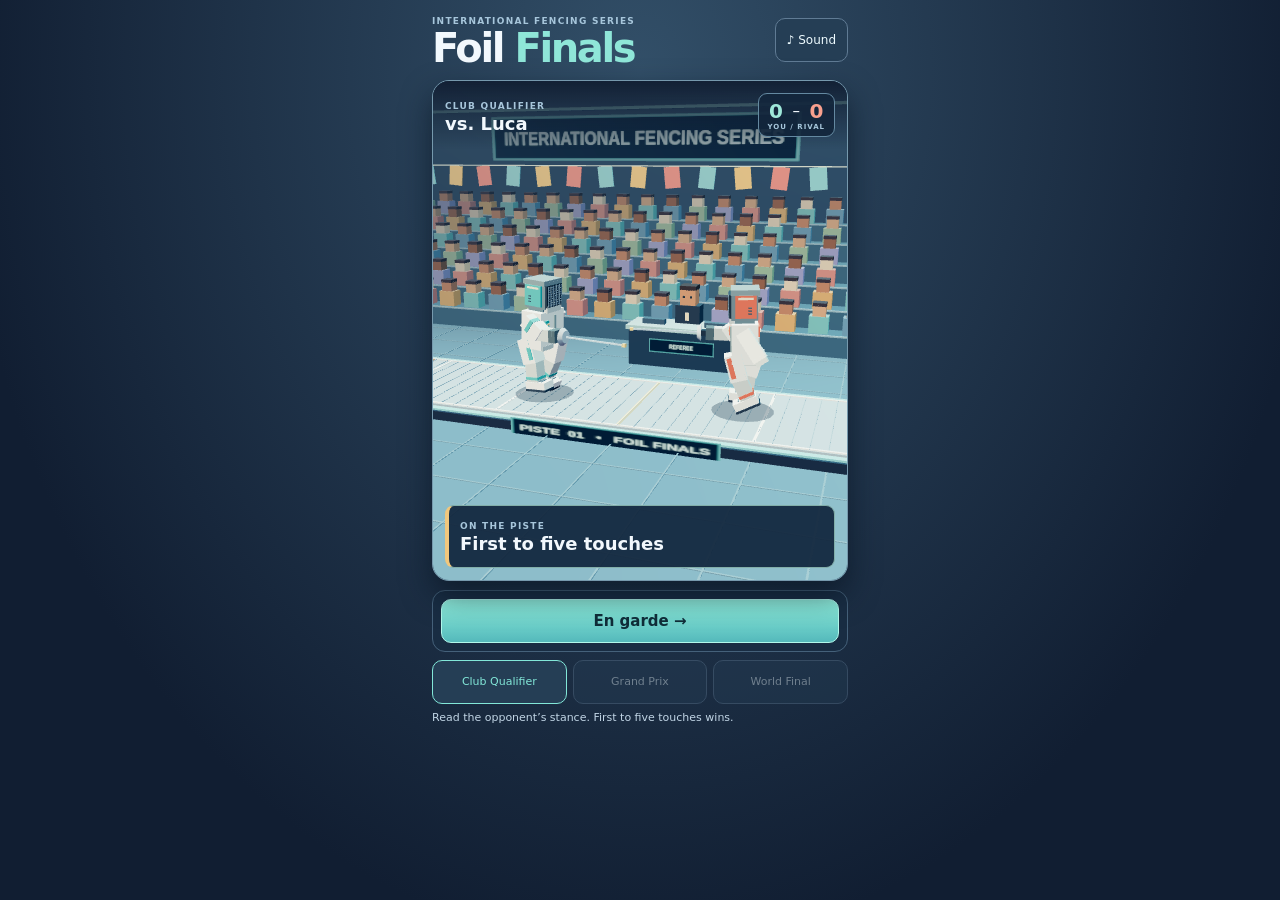
==== index.html @ a767e8d1 "Publish FOIL FINALS: three 3D fencing bouts" ====
<!doctype html><html lang="en"><head><meta charset="utf-8"><meta name="viewport" content="width=device-width,initial-scale=1,viewport-fit=cover"><meta name="theme-color" content="#101d31"><title>Foil Finals</title><style>*{box-sizing:border-box}
:root{font:15px system-ui,sans-serif;color:#f2f8fd;background:#111e32;color-scheme:dark}
body{margin:0;min-height:100dvh;background:radial-gradient(ellipse at 50% 8%,#324f68,#111e32 75%)}
main{width:min(100%,440px);margin:auto;padding:max(10px,env(safe-area-inset-top)) 12px max(10px,env(safe-area-inset-bottom))}
header,.top{display:flex;justify-content:space-between;align-items:center;gap:8px}
header{margin-bottom:10px}small{font-size:9px;color:#a7c6db;font-weight:800;letter-spacing:.14em}
h1,h2,p{margin:0}h1{font-size:clamp(30px,8vw,40px);line-height:1.04;letter-spacing:-.06em}em{font-style:normal;color:#8fe6d8}
button{font:inherit;min-height:44px;cursor:pointer;color:#eefbff;background:#253e55;border:1px solid #607b94;border-radius:10px;padding:7px 11px}button:disabled{opacity:.4;cursor:default}button:focus-visible{outline:2px solid #f5cd75;outline-offset:2px}
#sound{font-size:12px;white-space:nowrap}
.arena{position:relative;overflow:hidden;aspect-ratio:390/470;border:1px solid #7699ad;border-radius:17px;box-shadow:0 14px 30px #081421aa;background:#28445d}
canvas{width:100%;height:100%;display:block}
.top{position:absolute;inset:0 0 auto;padding:12px;background:linear-gradient(#101d31ed,transparent);pointer-events:none}
.top strong{display:block;font-size:18px}#score{display:grid;grid-template-columns:1fr auto 1fr;text-align:center;align-items:center;gap:0 8px;background:#13263ce8;border:1px solid #6489a1;border-radius:9px;padding:5px 9px}
#score b{font-size:20px;color:#9ee8da}#score b:last-of-type{color:#f9a08e}#score small{grid-column:1/-1;font-size:7px}
#cue{position:absolute;inset:auto 12px 12px;padding:9px 11px 13px;background:#142940f2;border:1px solid #82aea9;border-left:4px solid #f1c77c;border-radius:9px;overflow:hidden;pointer-events:none}
#cue strong{display:block;font-size:18px}#clock{position:absolute;bottom:0;left:0;height:3px;background:#f1c77c;width:0}
#controls{background:#192d43;border:1px solid #45617a;border-radius:13px;padding:8px;margin-top:9px}
#actions{display:grid;grid-template-columns:repeat(3,1fr);gap:6px}
#actions button{min-height:54px;touch-action:manipulation;font-size:12px;font-weight:700}
#actions b{display:block;color:#8fe6d8;font-size:19px;line-height:1}
#start,#next{background:linear-gradient(#91f0de,#54b9bb);border-color:#b1f8eb;color:#102d39;font-weight:850}
#start{width:100%}#result{text-align:center}#result h2{color:#ffdc89;margin-bottom:5px}
nav{display:grid;grid-template-columns:repeat(3,1fr);gap:6px;margin-top:8px}nav button{font-size:11px;padding:4px}.current{color:#82e7d8;border-color:#82e7d8}
#hint,#rewards{font-size:11px;color:#c1d5e5;margin-top:7px}
[hidden]{display:none!important}
</style></head>
<body><main><header><div><small>INTERNATIONAL FENCING SERIES</small><h1>Foil <em>Finals</em></h1></div><button id="sound" aria-pressed="true">♪ Sound</button></header>
<section class="arena" aria-label="3D fencing arena"><canvas></canvas>
<div class="top"><div><small id="event"></small><strong id="rival"></strong></div><div id="score"><b id="you">0</b><span>–</span><b id="them">0</b><small>YOU / RIVAL</small></div></div>
<div id="cue" role="status"><small id="phase"></small><strong id="call"></strong><i id="clock"></i></div>
</section>
<section id="controls"><button id="start">En garde →</button><div id="actions" hidden><button data-move="0"><b>↗</b>Lunge</button><button data-move="1"><b>◇</b>Parry</button><button data-move="2"><b>↶</b>Retreat</button></div>
<div id="result" hidden><h2 id="verdict"></h2><button id="next">Next opponent →</button><button id="replay">Rematch</button></div></section>
<nav id="levels" aria-label="Competition rounds"></nav>
<p id="hint">Read the opponent’s stance. First to five touches wins.</p><p id="rewards" hidden></p>
</main><script>/**
 * @license
 * Copyright 2010-2022 Three.js Authors
 * SPDX-License-Identifier: MIT
 */
!function(t,e){"object"==typeof exports&&"undefined"!=typeof module?e(exports):"function"==typeof define&&define.amd?define(["exports"],e):e((t="undefined"!=typeof globalThis?globalThis:t||self).THREE={})}(this,(function(t){"use strict";const e="147",i=100,n=300,r=301,s=302,a=303,o=304,l=306,c=1e3,h=1001,u=1002,d=1003,p=1004,m=1005,f=1006,g=1007,v=1008,x=1009,_=1012,y=1014,M=1015,b=1016,S=1020,w=1023,T=1026,A=1027,E=33776,C=33777,L=33778,R=33779,P=35840,I=35841,D=35842,N=35843,O=37492,z=37496,U=37808,B=37809,F=37810,k=37811,G=37812,V=37813,H=37814,W=37815,j=37816,q=37817,X=37818,Y=37819,Z=37820,J=37821,K=36492,$=2300,Q=2301,tt=2302,et=2400,it=2401,nt=2402,rt=2500,st=2501,at=3e3,ot=3001,lt="srgb",ct="srgb-linear",ht=7680,ut=35044,dt="300 es",pt=1035;class mt{addEventListener(t,e){void 0===this._listeners&&(this._listeners={});const i=this._listeners;void 0===i[t]&&(i[t]=[]),-1===i[t].indexOf(e)&&i[t].push(e)}hasEventListener(t,e){if(void 0===this._listeners)return!1;const i=this._listeners;return void 0!==i[t]&&-1!==i[t].indexOf(e)}removeEventListener(t,e){if(void 0===this._listeners)return;const i=this._listeners[t];if(void 0!==i){const t=i.indexOf(e);-1!==t&&i.splice(t,1)}}dispatchEvent(t){if(void 0===this._listeners)return;const e=this._listeners[t.type];if(void 0!==e){t.target=this;const i=e.slice(0);for(let e=0,n=i.length;e<n;e++)i[e].call(this,t);t.target=null}}}const ft=["00","01","02","03","04","05","06","07","08","09","0a","0b","0c","0d","0e","0f","10","11","12","13","14","15","16","17","18","19","1a","1b","1c","1d","1e","1f","20","21","22","23","24","25","26","27","28","29","2a","2b","2c","2d","2e","2f","30","31","32","33","34","35","36","37","38","39","3a","3b","3c","3d","3e","3f","40","41","42","43","44","45","46","47","48","49","4a","4b","4c","4d","4e","4f","50","51","52","53","54","55","56","57","58","59","5a","5b","5c","5d","5e","5f","60","61","62","63","64","65","66","67","68","69","6a","6b","6c","6d","6e","6f","70","71","72","73","74","75","76","77","78","79","7a","7b","7c","7d","7e","7f","80","81","82","83","84","85","86","87","88","89","8a","8b","8c","8d","8e","8f","90","91","92","93","94","95","96","97","98","99","9a","9b","9c","9d","9e","9f","a0","a1","a2","a3","a4","a5","a6","a7","a8","a9","aa","ab","ac","ad","ae","af","b0","b1","b2","b3","b4","b5","b6","b7","b8","b9","ba","bb","bc","bd","be","bf","c0","c1","c2","c3","c4","c5","c6","c7","c8","c9","ca","cb","cc","cd","ce","cf","d0","d1","d2","d3","d4","d5","d6","d7","d8","d9","da","db","dc","dd","de","df","e0","e1","e2","e3","e4","e5","e6","e7","e8","e9","ea","eb","ec","ed","ee","ef","f0","f1","f2","f3","f4","f5","f6","f7","f8","f9","fa","fb","fc","fd","fe","ff"];let gt=1234567;const vt=Math.PI/180,xt=180/Math.PI;function _t(){const t=4294967295*Math.random()|0,e=4294967295*Math.random()|0,i=4294967295*Math.random()|0,n=4294967295*Math.random()|0;return(ft[255&t]+ft[t>>8&255]+ft[t>>16&255]+ft[t>>24&255]+"-"+ft[255&e]+ft[e>>8&255]+"-"+ft[e>>16&15|64]+ft[e>>24&255]+"-"+ft[63&i|128]+ft[i>>8&255]+"-"+ft[i>>16&255]+ft[i>>24&255]+ft[255&n]+ft[n>>8&255]+ft[n>>16&255]+ft[n>>24&255]).toLowerCase()}function yt(t,e,i){return Math.max(e,Math.min(i,t))}function Mt(t,e){return(t%e+e)%e}function bt(t,e,i){return(1-i)*t+i*e}function St(t){return 0==(t&t-1)&&0!==t}function wt(t){return Math.pow(2,Math.ceil(Math.log(t)/Math.LN2))}function Tt(t){return Math.pow(2,Math.floor(Math.log(t)/Math.LN2))}function At(t,e){switch(e.constructor){case Float32Array:return t;case Uint16Array:return t/65535;case Uint8Array:return t/255;case Int16Array:return Math.max(t/32767,-1);case Int8Array:return Math.max(t/127,-1);default:throw new Error("Invalid component type.")}}function Et(t,e){switch(e.constructor){case Float32Array:return t;case Uint16Array:return Math.round(65535*t);case Uint8Array:return Math.round(255*t);case Int16Array:return Math.round(32767*t);case Int8Array:return Math.round(127*t);default:throw new Error("Invalid component type.")}}var Ct=Object.freeze({__proto__:null,DEG2RAD:vt,RAD2DEG:xt,generateUUID:_t,clamp:yt,euclideanModulo:Mt,mapLinear:function(t,e,i,n,r){return n+(t-e)*(r-n)/(i-e)},inverseLerp:function(t,e,i){return t!==e?(i-t)/(e-t):0},lerp:bt,damp:function(t,e,i,n){return bt(t,e,1-Math.exp(-i*n))},pingpong:function(t,e=1){return e-Math.abs(Mt(t,2*e)-e)},smoothstep:function(t,e,i){return t<=e?0:t>=i?1:(t=(t-e)/(i-e))*t*(3-2*t)},smootherstep:function(t,e,i){return t<=e?0:t>=i?1:(t=(t-e)/(i-e))*t*t*(t*(6*t-15)+10)},randInt:function(t,e){return t+Math.floor(Math.random()*(e-t+1))},randFloat:function(t,e){return t+Math.random()*(e-t)},randFloatSpread:function(t){return t*(.5-Math.random())},seededRandom:function(t){void 0!==t&&(gt=t);let e=gt+=1831565813;return e=Math.imul(e^e>>>15,1|e),e^=e+Math.imul(e^e>>>7,61|e),((e^e>>>14)>>>0)/4294967296},degToRad:function(t){return t*vt},radToDeg:function(t){return t*xt},isPowerOfTwo:St,ceilPowerOfTwo:wt,floorPowerOfTwo:Tt,setQuaternionFromProperEuler:function(t,e,i,n,r){const s=Math.cos,a=Math.sin,o=s(i/2),l=a(i/2),c=s((e+n)/2),h=a((e+n)/2),u=s((e-n)/2),d=a((e-n)/2),p=s((n-e)/2),m=a((n-e)/2);switch(r){case"XYX":t.set(o*h,l*u,l*d,o*c);break;case"YZY":t.set(l*d,o*h,l*u,o*c);break;case"ZXZ":t.set(l*u,l*d,o*h,o*c);break;case"XZX":t.set(o*h,l*m,l*p,o*c);break;case"YXY":t.set(l*p,o*h,l*m,o*c);break;case"ZYZ":t.set(l*m,l*p,o*h,o*c);break;default:console.warn("THREE.MathUtils: .setQuaternionFromProperEuler() encountered an unknown order: "+r)}},normalize:Et,denormalize:At});class Lt{constructor(t=0,e=0){Lt.prototype.isVector2=!0,this.x=t,this.y=e}get width(){return this.x}set width(t){this.x=t}get height(){return this.y}set height(t){this.y=t}set(t,e){return this.x=t,this.y=e,this}setScalar(t){return this.x=t,this.y=t,this}setX(t){return this.x=t,this}setY(t){return this.y=t,this}setComponent(t,e){switch(t){case 0:this.x=e;break;case 1:this.y=e;break;default:throw new Error("index is out of range: "+t)}return this}getComponent(t){switch(t){case 0:return this.x;case 1:return this.y;default:throw new Error("index is out of range: "+t)}}clone(){return new this.constructor(this.x,this.y)}copy(t){return this.x=t.x,this.y=t.y,this}add(t){return this.x+=t.x,this.y+=t.y,this}addScalar(t){return this.x+=t,this.y+=t,this}addVectors(t,e){return this.x=t.x+e.x,this.y=t.y+e.y,this}addScaledVector(t,e){return this.x+=t.x*e,this.y+=t.y*e,this}sub(t){return this.x-=t.x,this.y-=t.y,this}subScalar(t){return this.x-=t,this.y-=t,this}subVectors(t,e){return this.x=t.x-e.x,this.y=t.y-e.y,this}multiply(t){return this.x*=t.x,this.y*=t.y,this}multiplyScalar(t){return this.x*=t,this.y*=t,this}divide(t){return this.x/=t.x,this.y/=t.y,this}divideScalar(t){return this.multiplyScalar(1/t)}applyMatrix3(t){const e=this.x,i=this.y,n=t.elements;return this.x=n[0]*e+n[3]*i+n[6],this.y=n[1]*e+n[4]*i+n[7],this}min(t){return this.x=Math.min(this.x,t.x),this.y=Math.min(this.y,t.y),this}max(t){return this.x=Math.max(this.x,t.x),this.y=Math.max(this.y,t.y),this}clamp(t,e){return this.x=Math.max(t.x,Math.min(e.x,this.x)),this.y=Math.max(t.y,Math.min(e.y,this.y)),this}clampScalar(t,e){return this.x=Math.max(t,Math.min(e,this.x)),this.y=Math.max(t,Math.min(e,this.y)),this}clampLength(t,e){const i=this.length();return this.divideScalar(i||1).multiplyScalar(Math.max(t,Math.min(e,i)))}floor(){return this.x=Math.floor(this.x),this.y=Math.floor(this.y),this}ceil(){return this.x=Math.ceil(this.x),this.y=Math.ceil(this.y),this}round(){return this.x=Math.round(this.x),this.y=Math.round(this.y),this}roundToZero(){return this.x=this.x<0?Math.ceil(this.x):Math.floor(this.x),this.y=this.y<0?Math.ceil(this.y):Math.floor(this.y),this}negate(){return this.x=-this.x,this.y=-this.y,this}dot(t){return this.x*t.x+this.y*t.y}cross(t){return this.x*t.y-this.y*t.x}lengthSq(){return this.x*this.x+this.y*this.y}length(){return Math.sqrt(this.x*this.x+this.y*this.y)}manhattanLength(){return Math.abs(this.x)+Math.abs(this.y)}normalize(){return this.divideScalar(this.length()||1)}angle(){return Math.atan2(-this.y,-this.x)+Math.PI}distanceTo(t){return Math.sqrt(this.distanceToSquared(t))}distanceToSquared(t){const e=this.x-t.x,i=this.y-t.y;return e*e+i*i}manhattanDistanceTo(t){return Math.abs(this.x-t.x)+Math.abs(this.y-t.y)}setLength(t){return this.normalize().multiplyScalar(t)}lerp(t,e){return this.x+=(t.x-this.x)*e,this.y+=(t.y-this.y)*e,this}lerpVectors(t,e,i){return this.x=t.x+(e.x-t.x)*i,this.y=t.y+(e.y-t.y)*i,this}equals(t){return t.x===this.x&&t.y===this.y}fromArray(t,e=0){return this.x=t[e],this.y=t[e+1],this}toArray(t=[],e=0){return t[e]=this.x,t[e+1]=this.y,t}fromBufferAttribute(t,e){return this.x=t.getX(e),this.y=t.getY(e),this}rotateAround(t,e){const i=Math.cos(e),n=Math.sin(e),r=this.x-t.x,s=this.y-t.y;return this.x=r*i-s*n+t.x,this.y=r*n+s*i+t.y,this}random(){return this.x=Math.random(),this.y=Math.random(),this}*[Symbol.iterator](){yield this.x,yield this.y}}class Rt{constructor(){Rt.prototype.isMatrix3=!0,this.elements=[1,0,0,0,1,0,0,0,1]}set(t,e,i,n,r,s,a,o,l){const c=this.elements;return c[0]=t,c[1]=n,c[2]=a,c[3]=e,c[4]=r,c[5]=o,c[6]=i,c[7]=s,c[8]=l,this}identity(){return this.set(1,0,0,0,1,0,0,0,1),this}copy(t){const e=this.elements,i=t.elements;return e[0]=i[0],e[1]=i[1],e[2]=i[2],e[3]=i[3],e[4]=i[4],e[5]=i[5],e[6]=i[6],e[7]=i[7],e[8]=i[8],this}extractBasis(t,e,i){return t.setFromMatrix3Column(this,0),e.setFromMatrix3Column(this,1),i.setFromMatrix3Column(this,2),this}setFromMatrix4(t){const e=t.elements;return this.set(e[0],e[4],e[8],e[1],e[5],e[9],e[2],e[6],e[10]),this}multiply(t){return this.multiplyMatrices(this,t)}premultiply(t){return this.multiplyMatrices(t,this)}multiplyMatrices(t,e){const i=t.elements,n=e.elements,r=this.elements,s=i[0],a=i[3],o=i[6],l=i[1],c=i[4],h=i[7],u=i[2],d=i[5],p=i[8],m=n[0],f=n[3],g=n[6],v=n[1],x=n[4],_=n[7],y=n[2],M=n[5],b=n[8];return r[0]=s*m+a*v+o*y,r[3]=s*f+a*x+o*M,r[6]=s*g+a*_+o*b,r[1]=l*m+c*v+h*y,r[4]=l*f+c*x+h*M,r[7]=l*g+c*_+h*b,r[2]=u*m+d*v+p*y,r[5]=u*f+d*x+p*M,r[8]=u*g+d*_+p*b,this}multiplyScalar(t){const e=this.elements;return e[0]*=t,e[3]*=t,e[6]*=t,e[1]*=t,e[4]*=t,e[7]*=t,e[2]*=t,e[5]*=t,e[8]*=t,this}determinant(){const t=this.elements,e=t[0],i=t[1],n=t[2],r=t[3],s=t[4],a=t[5],o=t[6],l=t[7],c=t[8];return e*s*c-e*a*l-i*r*c+i*a*o+n*r*l-n*s*o}invert(){const t=this.elements,e=t[0],i=t[1],n=t[2],r=t[3],s=t[4],a=t[5],o=t[6],l=t[7],c=t[8],h=c*s-a*l,u=a*o-c*r,d=l*r-s*o,p=e*h+i*u+n*d;if(0===p)return this.set(0,0,0,0,0,0,0,0,0);const m=1/p;return t[0]=h*m,t[1]=(n*l-c*i)*m,t[2]=(a*i-n*s)*m,t[3]=u*m,t[4]=(c*e-n*o)*m,t[5]=(n*r-a*e)*m,t[6]=d*m,t[7]=(i*o-l*e)*m,t[8]=(s*e-i*r)*m,this}transpose(){let t;const e=this.elements;return t=e[1],e[1]=e[3],e[3]=t,t=e[2],e[2]=e[6],e[6]=t,t=e[5],e[5]=e[7],e[7]=t,this}getNormalMatrix(t){return this.setFromMatrix4(t).invert().transpose()}transposeIntoArray(t){const e=this.elements;return t[0]=e[0],t[1]=e[3],t[2]=e[6],t[3]=e[1],t[4]=e[4],t[5]=e[7],t[6]=e[2],t[7]=e[5],t[8]=e[8],this}setUvTransform(t,e,i,n,r,s,a){const o=Math.cos(r),l=Math.sin(r);return this.set(i*o,i*l,-i*(o*s+l*a)+s+t,-n*l,n*o,-n*(-l*s+o*a)+a+e,0,0,1),this}scale(t,e){return this.premultiply(Pt.makeScale(t,e)),this}rotate(t){return this.premultiply(Pt.makeRotation(-t)),this}translate(t,e){return this.premultiply(Pt.makeTranslation(t,e)),this}makeTranslation(t,e){return this.set(1,0,t,0,1,e,0,0,1),this}makeRotation(t){const e=Math.cos(t),i=Math.sin(t);return this.set(e,-i,0,i,e,0,0,0,1),this}makeScale(t,e){return this.set(t,0,0,0,e,0,0,0,1),this}equals(t){const e=this.elements,i=t.elements;for(let t=0;t<9;t++)if(e[t]!==i[t])return!1;return!0}fromArray(t,e=0){for(let i=0;i<9;i++)this.elements[i]=t[i+e];return this}toArray(t=[],e=0){const i=this.elements;return t[e]=i[0],t[e+1]=i[1],t[e+2]=i[2],t[e+3]=i[3],t[e+4]=i[4],t[e+5]=i[5],t[e+6]=i[6],t[e+7]=i[7],t[e+8]=i[8],t}clone(){return(new this.constructor).fromArray(this.elements)}}const Pt=new Rt;function It(t){for(let e=t.length-1;e>=0;--e)if(t[e]>=65535)return!0;return!1}const Dt={Int8Array:Int8Array,Uint8Array:Uint8Array,Uint8ClampedArray:Uint8ClampedArray,Int16Array:Int16Array,Uint16Array:Uint16Array,Int32Array:Int32Array,Uint32Array:Uint32Array,Float32Array:Float32Array,Float64Array:Float64Array};function Nt(t,e){return new Dt[t](e)}function Ot(t){return document.createElementNS("http://www.w3.org/1999/xhtml",t)}function zt(t){return t<.04045?.0773993808*t:Math.pow(.9478672986*t+.0521327014,2.4)}function Ut(t){return t<.0031308?12.92*t:1.055*Math.pow(t,.41666)-.055}const Bt={[lt]:{[ct]:zt},[ct]:{[lt]:Ut}},Ft={legacyMode:!0,get workingColorSpace(){return ct},set workingColorSpace(t){console.warn("THREE.ColorManagement: .workingColorSpace is readonly.")},convert:function(t,e,i){if(this.legacyMode||e===i||!e||!i)return t;if(Bt[e]&&void 0!==Bt[e][i]){const n=Bt[e][i];return t.r=n(t.r),t.g=n(t.g),t.b=n(t.b),t}throw new Error("Unsupported color space conversion.")},fromWorkingColorSpace:function(t,e){return this.convert(t,this.workingColorSpace,e)},toWorkingColorSpace:function(t,e){return this.convert(t,e,this.workingColorSpace)}},kt={aliceblue:15792383,antiquewhite:16444375,aqua:65535,aquamarine:8388564,azure:15794175,beige:16119260,bisque:16770244,black:0,blanchedalmond:16772045,blue:255,blueviolet:9055202,brown:10824234,burlywood:14596231,cadetblue:6266528,chartreuse:8388352,chocolate:13789470,coral:16744272,cornflowerblue:6591981,cornsilk:16775388,crimson:14423100,cyan:65535,darkblue:139,darkcyan:35723,darkgoldenrod:12092939,darkgray:11119017,darkgreen:25600,darkgrey:11119017,darkkhaki:12433259,darkmagenta:9109643,darkolivegreen:5597999,darkorange:16747520,darkorchid:10040012,darkred:9109504,darksalmon:15308410,darkseagreen:9419919,darkslateblue:4734347,darkslategray:3100495,darkslategrey:3100495,darkturquoise:52945,darkviolet:9699539,deeppink:16716947,deepskyblue:49151,dimgray:6908265,dimgrey:6908265,dodgerblue:2003199,firebrick:11674146,floralwhite:16775920,forestgreen:2263842,fuchsia:16711935,gainsboro:14474460,ghostwhite:16316671,gold:16766720,goldenrod:14329120,gray:8421504,green:32768,greenyellow:11403055,grey:8421504,honeydew:15794160,hotpink:16738740,indianred:13458524,indigo:4915330,ivory:16777200,khaki:15787660,lavender:15132410,lavenderblush:16773365,lawngreen:8190976,lemonchiffon:16775885,lightblue:11393254,lightcoral:15761536,lightcyan:14745599,lightgoldenrodyellow:16448210,lightgray:13882323,lightgreen:9498256,lightgrey:13882323,lightpink:16758465,lightsalmon:16752762,lightseagreen:2142890,lightskyblue:8900346,lightslategray:7833753,lightslategrey:7833753,lightsteelblue:11584734,lightyellow:16777184,lime:65280,limegreen:3329330,linen:16445670,magenta:16711935,maroon:8388608,mediumaquamarine:6737322,mediumblue:205,mediumorchid:12211667,mediumpurple:9662683,mediumseagreen:3978097,mediumslateblue:8087790,mediumspringgreen:64154,mediumturquoise:4772300,mediumvioletred:13047173,midnightblue:1644912,mintcream:16121850,mistyrose:16770273,moccasin:16770229,navajowhite:16768685,navy:128,oldlace:16643558,olive:8421376,olivedrab:7048739,orange:16753920,orangered:16729344,orchid:14315734,palegoldenrod:15657130,palegreen:10025880,paleturquoise:11529966,palevioletred:14381203,papayawhip:16773077,peachpuff:16767673,peru:13468991,pink:16761035,plum:14524637,powderblue:11591910,purple:8388736,rebeccapurple:6697881,red:16711680,rosybrown:12357519,royalblue:4286945,saddlebrown:9127187,salmon:16416882,sandybrown:16032864,seagreen:3050327,seashell:16774638,sienna:10506797,silver:12632256,skyblue:8900331,slateblue:6970061,slategray:7372944,slategrey:7372944,snow:16775930,springgreen:65407,steelblue:4620980,tan:13808780,teal:32896,thistle:14204888,tomato:16737095,turquoise:4251856,violet:15631086,wheat:16113331,white:16777215,whitesmoke:16119285,yellow:16776960,yellowgreen:10145074},Gt={r:0,g:0,b:0},Vt={h:0,s:0,l:0},Ht={h:0,s:0,l:0};function Wt(t,e,i){return i<0&&(i+=1),i>1&&(i-=1),i<1/6?t+6*(e-t)*i:i<.5?e:i<2/3?t+6*(e-t)*(2/3-i):t}function jt(t,e){return e.r=t.r,e.g=t.g,e.b=t.b,e}class qt{constructor(t,e,i){return this.isColor=!0,this.r=1,this.g=1,this.b=1,void 0===e&&void 0===i?this.set(t):this.setRGB(t,e,i)}set(t){return t&&t.isColor?this.copy(t):"number"==typeof t?this.setHex(t):"string"==typeof t&&this.setStyle(t),this}setScalar(t){return this.r=t,this.g=t,this.b=t,this}setHex(t,e="srgb"){return t=Math.floor(t),this.r=(t>>16&255)/255,this.g=(t>>8&255)/255,this.b=(255&t)/255,Ft.toWorkingColorSpace(this,e),this}setRGB(t,e,i,n=Ft.workingColorSpace){return this.r=t,this.g=e,this.b=i,Ft.toWorkingColorSpace(this,n),this}setHSL(t,e,i,n=Ft.workingColorSpace){if(t=Mt(t,1),e=yt(e,0,1),i=yt(i,0,1),0===e)this.r=this.g=this.b=i;else{const n=i<=.5?i*(1+e):i+e-i*e,r=2*i-n;this.r=Wt(r,n,t+1/3),this.g=Wt(r,n,t),this.b=Wt(r,n,t-1/3)}return Ft.toWorkingColorSpace(this,n),this}setStyle(t,e="srgb"){function i(e){void 0!==e&&parseFloat(e)<1&&console.warn("THREE.Color: Alpha component of "+t+" will be ignored.")}let n;if(n=/^((?:rgb|hsl)a?)\(([^\)]*)\)/.exec(t)){let t;const r=n[1],s=n[2];switch(r){case"rgb":case"rgba":if(t=/^\s*(\d+)\s*,\s*(\d+)\s*,\s*(\d+)\s*(?:,\s*(\d*\.?\d+)\s*)?$/.exec(s))return this.r=Math.min(255,parseInt(t[1],10))/255,this.g=Math.min(255,parseInt(t[2],10))/255,this.b=Math.min(255,parseInt(t[3],10))/255,Ft.toWorkingColorSpace(this,e),i(t[4]),this;if(t=/^\s*(\d+)\%\s*,\s*(\d+)\%\s*,\s*(\d+)\%\s*(?:,\s*(\d*\.?\d+)\s*)?$/.exec(s))return this.r=Math.min(100,parseInt(t[1],10))/100,this.g=Math.min(100,parseInt(t[2],10))/100,this.b=Math.min(100,parseInt(t[3],10))/100,Ft.toWorkingColorSpace(this,e),i(t[4]),this;break;case"hsl":case"hsla":if(t=/^\s*(\d*\.?\d+)\s*,\s*(\d*\.?\d+)\%\s*,\s*(\d*\.?\d+)\%\s*(?:,\s*(\d*\.?\d+)\s*)?$/.exec(s)){const n=parseFloat(t[1])/360,r=parseFloat(t[2])/100,s=parseFloat(t[3])/100;return i(t[4]),this.setHSL(n,r,s,e)}}}else if(n=/^\#([A-Fa-f\d]+)$/.exec(t)){const t=n[1],i=t.length;if(3===i)return this.r=parseInt(t.charAt(0)+t.charAt(0),16)/255,this.g=parseInt(t.charAt(1)+t.charAt(1),16)/255,this.b=parseInt(t.charAt(2)+t.charAt(2),16)/255,Ft.toWorkingColorSpace(this,e),this;if(6===i)return this.r=parseInt(t.charAt(0)+t.charAt(1),16)/255,this.g=parseInt(t.charAt(2)+t.charAt(3),16)/255,this.b=parseInt(t.charAt(4)+t.charAt(5),16)/255,Ft.toWorkingColorSpace(this,e),this}return t&&t.length>0?this.setColorName(t,e):this}setColorName(t,e="srgb"){const i=kt[t.toLowerCase()];return void 0!==i?this.setHex(i,e):console.warn("THREE.Color: Unknown color "+t),this}clone(){return new this.constructor(this.r,this.g,this.b)}copy(t){return this.r=t.r,this.g=t.g,this.b=t.b,this}copySRGBToLinear(t){return this.r=zt(t.r),this.g=zt(t.g),this.b=zt(t.b),this}copyLinearToSRGB(t){return this.r=Ut(t.r),this.g=Ut(t.g),this.b=Ut(t.b),this}convertSRGBToLinear(){return this.copySRGBToLinear(this),this}convertLinearToSRGB(){return this.copyLinearToSRGB(this),this}getHex(t="srgb"){return Ft.fromWorkingColorSpace(jt(this,Gt),t),yt(255*Gt.r,0,255)<<16^yt(255*Gt.g,0,255)<<8^yt(255*Gt.b,0,255)<<0}getHexString(t="srgb"){return("000000"+this.getHex(t).toString(16)).slice(-6)}getHSL(t,e=Ft.workingColorSpace){Ft.fromWorkingColorSpace(jt(this,Gt),e);const i=Gt.r,n=Gt.g,r=Gt.b,s=Math.max(i,n,r),a=Math.min(i,n,r);let o,l;const c=(a+s)/2;if(a===s)o=0,l=0;else{const t=s-a;switch(l=c<=.5?t/(s+a):t/(2-s-a),s){case i:o=(n-r)/t+(n<r?6:0);break;case n:o=(r-i)/t+2;break;case r:o=(i-n)/t+4}o/=6}return t.h=o,t.s=l,t.l=c,t}getRGB(t,e=Ft.workingColorSpace){return Ft.fromWorkingColorSpace(jt(this,Gt),e),t.r=Gt.r,t.g=Gt.g,t.b=Gt.b,t}getStyle(t="srgb"){return Ft.fromWorkingColorSpace(jt(this,Gt),t),t!==lt?`color(${t} ${Gt.r} ${Gt.g} ${Gt.b})`:`rgb(${255*Gt.r|0},${255*Gt.g|0},${255*Gt.b|0})`}offsetHSL(t,e,i){return this.getHSL(Vt),Vt.h+=t,Vt.s+=e,Vt.l+=i,this.setHSL(Vt.h,Vt.s,Vt.l),this}add(t){return this.r+=t.r,this.g+=t.g,this.b+=t.b,this}addColors(t,e){return this.r=t.r+e.r,this.g=t.g+e.g,this.b=t.b+e.b,this}addScalar(t){return this.r+=t,this.g+=t,this.b+=t,this}sub(t){return this.r=Math.max(0,this.r-t.r),this.g=Math.max(0,this.g-t.g),this.b=Math.max(0,this.b-t.b),this}multiply(t){return this.r*=t.r,this.g*=t.g,this.b*=t.b,this}multiplyScalar(t){return this.r*=t,this.g*=t,this.b*=t,this}lerp(t,e){return this.r+=(t.r-this.r)*e,this.g+=(t.g-this.g)*e,this.b+=(t.b-this.b)*e,this}lerpColors(t,e,i){return this.r=t.r+(e.r-t.r)*i,this.g=t.g+(e.g-t.g)*i,this.b=t.b+(e.b-t.b)*i,this}lerpHSL(t,e){this.getHSL(Vt),t.getHSL(Ht);const i=bt(Vt.h,Ht.h,e),n=bt(Vt.s,Ht.s,e),r=bt(Vt.l,Ht.l,e);return this.setHSL(i,n,r),this}equals(t){return t.r===this.r&&t.g===this.g&&t.b===this.b}fromArray(t,e=0){return this.r=t[e],this.g=t[e+1],this.b=t[e+2],this}toArray(t=[],e=0){return t[e]=this.r,t[e+1]=this.g,t[e+2]=this.b,t}fromBufferAttribute(t,e){return this.r=t.getX(e),this.g=t.getY(e),this.b=t.getZ(e),this}toJSON(){return this.getHex()}*[Symbol.iterator](){yield this.r,yield this.g,yield this.b}}let Xt;qt.NAMES=kt;class Yt{static getDataURL(t){if(/^data:/i.test(t.src))return t.src;if("undefined"==typeof HTMLCanvasElement)return t.src;let e;if(t instanceof HTMLCanvasElement)e=t;else{void 0===Xt&&(Xt=Ot("canvas")),Xt.width=t.width,Xt.height=t.height;const i=Xt.getContext("2d");t instanceof ImageData?i.putImageData(t,0,0):i.drawImage(t,0,0,t.width,t.height),e=Xt}return e.width>2048||e.height>2048?(console.warn("THREE.ImageUtils.getDataURL: Image converted to jpg for performance reasons",t),e.toDataURL("image/jpeg",.6)):e.toDataURL("image/png")}static sRGBToLinear(t){if("undefined"!=typeof HTMLImageElement&&t instanceof HTMLImageElement||"undefined"!=typeof HTMLCanvasElement&&t instanceof HTMLCanvasElement||"undefined"!=typeof ImageBitmap&&t instanceof ImageBitmap){const e=Ot("canvas");e.width=t.width,e.height=t.height;const i=e.getContext("2d");i.drawImage(t,0,0,t.width,t.height);const n=i.getImageData(0,0,t.width,t.height),r=n.data;for(let t=0;t<r.length;t++)r[t]=255*zt(r[t]/255);return i.putImageData(n,0,0),e}if(t.data){const e=t.data.slice(0);for(let t=0;t<e.length;t++)e instanceof Uint8Array||e instanceof Uint8ClampedArray?e[t]=Math.floor(255*zt(e[t]/255)):e[t]=zt(e[t]);return{data:e,width:t.width,height:t.height}}return console.warn("THREE.ImageUtils.sRGBToLinear(): Unsupported image type. No color space conversion applied."),t}}class Zt{constructor(t=null){this.isSource=!0,this.uuid=_t(),this.data=t,this.version=0}set needsUpdate(t){!0===t&&this.version++}toJSON(t){const e=void 0===t||"string"==typeof t;if(!e&&void 0!==t.images[this.uuid])return t.images[this.uuid];const i={uuid:this.uuid,url:""},n=this.data;if(null!==n){let t;if(Array.isArray(n)){t=[];for(let e=0,i=n.length;e<i;e++)n[e].isDataTexture?t.push(Jt(n[e].image)):t.push(Jt(n[e]))}else t=Jt(n);i.url=t}return e||(t.images[this.uuid]=i),i}}function Jt(t){return"undefined"!=typeof HTMLImageElement&&t instanceof HTMLImageElement||"undefined"!=typeof HTMLCanvasElement&&t instanceof HTMLCanvasElement||"undefined"!=typeof ImageBitmap&&t instanceof ImageBitmap?Yt.getDataURL(t):t.data?{data:Array.from(t.data),width:t.width,height:t.height,type:t.data.constructor.name}:(console.warn("THREE.Texture: Unable to serialize Texture."),{})}let Kt=0;class $t extends mt{constructor(t=$t.DEFAULT_IMAGE,e=$t.DEFAULT_MAPPING,i=1001,n=1001,r=1006,s=1008,a=1023,o=1009,l=$t.DEFAULT_ANISOTROPY,c=3e3){super(),this.isTexture=!0,Object.defineProperty(this,"id",{value:Kt++}),this.uuid=_t(),this.name="",this.source=new Zt(t),this.mipmaps=[],this.mapping=e,this.wrapS=i,this.wrapT=n,this.magFilter=r,this.minFilter=s,this.anisotropy=l,this.format=a,this.internalFormat=null,this.type=o,this.offset=new Lt(0,0),this.repeat=new Lt(1,1),this.center=new Lt(0,0),this.rotation=0,this.matrixAutoUpdate=!0,this.matrix=new Rt,this.generateMipmaps=!0,this.premultiplyAlpha=!1,this.flipY=!0,this.unpackAlignment=4,this.encoding=c,this.userData={},this.version=0,this.onUpdate=null,this.isRenderTargetTexture=!1,this.needsPMREMUpdate=!1}get image(){return this.source.data}set image(t){this.source.data=t}updateMatrix(){this.matrix.setUvTransform(this.offset.x,this.offset.y,this.repeat.x,this.repeat.y,this.rotation,this.center.x,this.center.y)}clone(){return(new this.constructor).copy(this)}copy(t){return this.name=t.name,this.source=t.source,this.mipmaps=t.mipmaps.slice(0),this.mapping=t.mapping,this.wrapS=t.wrapS,this.wrapT=t.wrapT,this.magFilter=t.magFilter,this.minFilter=t.minFilter,this.anisotropy=t.anisotropy,this.format=t.format,this.internalFormat=t.internalFormat,this.type=t.type,this.offset.copy(t.offset),this.repeat.copy(t.repeat),this.center.copy(t.center),this.rotation=t.rotation,this.matrixAutoUpdate=t.matrixAutoUpdate,this.matrix.copy(t.matrix),this.generateMipmaps=t.generateMipmaps,this.premultiplyAlpha=t.premultiplyAlpha,this.flipY=t.flipY,this.unpackAlignment=t.unpackAlignment,this.encoding=t.encoding,this.userData=JSON.parse(JSON.stringify(t.userData)),this.needsUpdate=!0,this}toJSON(t){const e=void 0===t||"string"==typeof t;if(!e&&void 0!==t.textures[this.uuid])return t.textures[this.uuid];const i={metadata:{version:4.5,type:"Texture",generator:"Texture.toJSON"},uuid:this.uuid,name:this.name,image:this.source.toJSON(t).uuid,mapping:this.mapping,repeat:[this.repeat.x,this.repeat.y],offset:[this.offset.x,this.offset.y],center:[this.center.x,this.center.y],rotation:this.rotation,wrap:[this.wrapS,this.wrapT],format:this.format,type:this.type,encoding:this.encoding,minFilter:this.minFilter,magFilter:this.magFilter,anisotropy:this.anisotropy,flipY:this.flipY,premultiplyAlpha:this.premultiplyAlpha,unpackAlignment:this.unpackAlignment};return"{}"!==JSON.stringify(this.userData)&&(i.userData=this.userData),e||(t.textures[this.uuid]=i),i}dispose(){this.dispatchEvent({type:"dispose"})}transformUv(t){if(this.mapping!==n)return t;if(t.applyMatrix3(this.matrix),t.x<0||t.x>1)switch(this.wrapS){case c:t.x=t.x-Math.floor(t.x);break;case h:t.x=t.x<0?0:1;break;case u:1===Math.abs(Math.floor(t.x)%2)?t.x=Math.ceil(t.x)-t.x:t.x=t.x-Math.floor(t.x)}if(t.y<0||t.y>1)switch(this.wrapT){case c:t.y=t.y-Math.floor(t.y);break;case h:t.y=t.y<0?0:1;break;case u:1===Math.abs(Math.floor(t.y)%2)?t.y=Math.ceil(t.y)-t.y:t.y=t.y-Math.floor(t.y)}return this.flipY&&(t.y=1-t.y),t}set needsUpdate(t){!0===t&&(this.version++,this.source.needsUpdate=!0)}}$t.DEFAULT_IMAGE=null,$t.DEFAULT_MAPPING=n,$t.DEFAULT_ANISOTROPY=1;class Qt{constructor(t=0,e=0,i=0,n=1){Qt.prototype.isVector4=!0,this.x=t,this.y=e,this.z=i,this.w=n}get width(){return this.z}set width(t){this.z=t}get height(){return this.w}set height(t){this.w=t}set(t,e,i,n){return this.x=t,this.y=e,this.z=i,this.w=n,this}setScalar(t){return this.x=t,this.y=t,this.z=t,this.w=t,this}setX(t){return this.x=t,this}setY(t){return this.y=t,this}setZ(t){return this.z=t,this}setW(t){return this.w=t,this}setComponent(t,e){switch(t){case 0:this.x=e;break;case 1:this.y=e;break;case 2:this.z=e;break;case 3:this.w=e;break;default:throw new Error("index is out of range: "+t)}return this}getComponent(t){switch(t){case 0:return this.x;case 1:return this.y;case 2:return this.z;case 3:return this.w;default:throw new Error("index is out of range: "+t)}}clone(){return new this.constructor(this.x,this.y,this.z,this.w)}copy(t){return this.x=t.x,this.y=t.y,this.z=t.z,this.w=void 0!==t.w?t.w:1,this}add(t){return this.x+=t.x,this.y+=t.y,this.z+=t.z,this.w+=t.w,this}addScalar(t){return this.x+=t,this.y+=t,this.z+=t,this.w+=t,this}addVectors(t,e){return this.x=t.x+e.x,this.y=t.y+e.y,this.z=t.z+e.z,this.w=t.w+e.w,this}addScaledVector(t,e){return this.x+=t.x*e,this.y+=t.y*e,this.z+=t.z*e,this.w+=t.w*e,this}sub(t){return this.x-=t.x,this.y-=t.y,this.z-=t.z,this.w-=t.w,this}subScalar(t){return this.x-=t,this.y-=t,this.z-=t,this.w-=t,this}subVectors(t,e){return this.x=t.x-e.x,this.y=t.y-e.y,this.z=t.z-e.z,this.w=t.w-e.w,this}multiply(t){return this.x*=t.x,this.y*=t.y,this.z*=t.z,this.w*=t.w,this}multiplyScalar(t){return this.x*=t,this.y*=t,this.z*=t,this.w*=t,this}applyMatrix4(t){const e=this.x,i=this.y,n=this.z,r=this.w,s=t.elements;return this.x=s[0]*e+s[4]*i+s[8]*n+s[12]*r,this.y=s[1]*e+s[5]*i+s[9]*n+s[13]*r,this.z=s[2]*e+s[6]*i+s[10]*n+s[14]*r,this.w=s[3]*e+s[7]*i+s[11]*n+s[15]*r,this}divideScalar(t){return this.multiplyScalar(1/t)}setAxisAngleFromQuaternion(t){this.w=2*Math.acos(t.w);const e=Math.sqrt(1-t.w*t.w);return e<1e-4?(this.x=1,this.y=0,this.z=0):(this.x=t.x/e,this.y=t.y/e,this.z=t.z/e),this}setAxisAngleFromRotationMatrix(t){let e,i,n,r;const s=.01,a=.1,o=t.elements,l=o[0],c=o[4],h=o[8],u=o[1],d=o[5],p=o[9],m=o[2],f=o[6],g=o[10];if(Math.abs(c-u)<s&&Math.abs(h-m)<s&&Math.abs(p-f)<s){if(Math.abs(c+u)<a&&Math.abs(h+m)<a&&Math.abs(p+f)<a&&Math.abs(l+d+g-3)<a)return this.set(1,0,0,0),this;e=Math.PI;const t=(l+1)/2,o=(d+1)/2,v=(g+1)/2,x=(c+u)/4,_=(h+m)/4,y=(p+f)/4;return t>o&&t>v?t<s?(i=0,n=.707106781,r=.707106781):(i=Math.sqrt(t),n=x/i,r=_/i):o>v?o<s?(i=.707106781,n=0,r=.707106781):(n=Math.sqrt(o),i=x/n,r=y/n):v<s?(i=.707106781,n=.707106781,r=0):(r=Math.sqrt(v),i=_/r,n=y/r),this.set(i,n,r,e),this}let v=Math.sqrt((f-p)*(f-p)+(h-m)*(h-m)+(u-c)*(u-c));return Math.abs(v)<.001&&(v=1),this.x=(f-p)/v,this.y=(h-m)/v,this.z=(u-c)/v,this.w=Math.acos((l+d+g-1)/2),this}min(t){return this.x=Math.min(this.x,t.x),this.y=Math.min(this.y,t.y),this.z=Math.min(this.z,t.z),this.w=Math.min(this.w,t.w),this}max(t){return this.x=Math.max(this.x,t.x),this.y=Math.max(this.y,t.y),this.z=Math.max(this.z,t.z),this.w=Math.max(this.w,t.w),this}clamp(t,e){return this.x=Math.max(t.x,Math.min(e.x,this.x)),this.y=Math.max(t.y,Math.min(e.y,this.y)),this.z=Math.max(t.z,Math.min(e.z,this.z)),this.w=Math.max(t.w,Math.min(e.w,this.w)),this}clampScalar(t,e){return this.x=Math.max(t,Math.min(e,this.x)),this.y=Math.max(t,Math.min(e,this.y)),this.z=Math.max(t,Math.min(e,this.z)),this.w=Math.max(t,Math.min(e,this.w)),this}clampLength(t,e){const i=this.length();return this.divideScalar(i||1).multiplyScalar(Math.max(t,Math.min(e,i)))}floor(){return this.x=Math.floor(this.x),this.y=Math.floor(this.y),this.z=Math.floor(this.z),this.w=Math.floor(this.w),this}ceil(){return this.x=Math.ceil(this.x),this.y=Math.ceil(this.y),this.z=Math.ceil(this.z),this.w=Math.ceil(this.w),this}round(){return this.x=Math.round(this.x),this.y=Math.round(this.y),this.z=Math.round(this.z),this.w=Math.round(this.w),this}roundToZero(){return this.x=this.x<0?Math.ceil(this.x):Math.floor(this.x),this.y=this.y<0?Math.ceil(this.y):Math.floor(this.y),this.z=this.z<0?Math.ceil(this.z):Math.floor(this.z),this.w=this.w<0?Math.ceil(this.w):Math.floor(this.w),this}negate(){return this.x=-this.x,this.y=-this.y,this.z=-this.z,this.w=-this.w,this}dot(t){return this.x*t.x+this.y*t.y+this.z*t.z+this.w*t.w}lengthSq(){return this.x*this.x+this.y*this.y+this.z*this.z+this.w*this.w}length(){return Math.sqrt(this.x*this.x+this.y*this.y+this.z*this.z+this.w*this.w)}manhattanLength(){return Math.abs(this.x)+Math.abs(this.y)+Math.abs(this.z)+Math.abs(this.w)}normalize(){return this.divideScalar(this.length()||1)}setLength(t){return this.normalize().multiplyScalar(t)}lerp(t,e){return this.x+=(t.x-this.x)*e,this.y+=(t.y-this.y)*e,this.z+=(t.z-this.z)*e,this.w+=(t.w-this.w)*e,this}lerpVectors(t,e,i){return this.x=t.x+(e.x-t.x)*i,this.y=t.y+(e.y-t.y)*i,this.z=t.z+(e.z-t.z)*i,this.w=t.w+(e.w-t.w)*i,this}equals(t){return t.x===this.x&&t.y===this.y&&t.z===this.z&&t.w===this.w}fromArray(t,e=0){return this.x=t[e],this.y=t[e+1],this.z=t[e+2],this.w=t[e+3],this}toArray(t=[],e=0){return t[e]=this.x,t[e+1]=this.y,t[e+2]=this.z,t[e+3]=this.w,t}fromBufferAttribute(t,e){return this.x=t.getX(e),this.y=t.getY(e),this.z=t.getZ(e),this.w=t.getW(e),this}random(){return this.x=Math.random(),this.y=Math.random(),this.z=Math.random(),this.w=Math.random(),this}*[Symbol.iterator](){yield this.x,yield this.y,yield this.z,yield this.w}}class te extends mt{constructor(t=1,e=1,i={}){super(),this.isWebGLRenderTarget=!0,this.width=t,this.height=e,this.depth=1,this.scissor=new Qt(0,0,t,e),this.scissorTest=!1,this.viewport=new Qt(0,0,t,e);const n={width:t,height:e,depth:1};this.texture=new $t(n,i.mapping,i.wrapS,i.wrapT,i.magFilter,i.minFilter,i.format,i.type,i.anisotropy,i.encoding),this.texture.isRenderTargetTexture=!0,this.texture.flipY=!1,this.texture.generateMipmaps=void 0!==i.generateMipmaps&&i.generateMipmaps,this.texture.internalFormat=void 0!==i.internalFormat?i.internalFormat:null,this.texture.minFilter=void 0!==i.minFilter?i.minFilter:f,this.depthBuffer=void 0===i.depthBuffer||i.depthBuffer,this.stencilBuffer=void 0!==i.stencilBuffer&&i.stencilBuffer,this.depthTexture=void 0!==i.depthTexture?i.depthTexture:null,this.samples=void 0!==i.samples?i.samples:0}setSize(t,e,i=1){this.width===t&&this.height===e&&this.depth===i||(this.width=t,this.height=e,this.depth=i,this.texture.image.width=t,this.texture.image.height=e,this.texture.image.depth=i,this.dispose()),this.viewport.set(0,0,t,e),this.scissor.set(0,0,t,e)}clone(){return(new this.constructor).copy(this)}copy(t){this.width=t.width,this.height=t.height,this.depth=t.depth,this.viewport.copy(t.viewport),this.texture=t.texture.clone(),this.texture.isRenderTargetTexture=!0;const e=Object.assign({},t.texture.image);return this.texture.source=new Zt(e),this.depthBuffer=t.depthBuffer,this.stencilBuffer=t.stencilBuffer,null!==t.depthTexture&&(this.depthTexture=t.depthTexture.clone()),this.samples=t.samples,this}dispose(){this.dispatchEvent({type:"dispose"})}}class ee extends $t{constructor(t=null,e=1,i=1,n=1){super(null),this.isDataArrayTexture=!0,this.image={data:t,width:e,height:i,depth:n},this.magFilter=d,this.minFilter=d,this.wrapR=h,this.generateMipmaps=!1,this.flipY=!1,this.unpackAlignment=1}}class ie extends $t{constructor(t=null,e=1,i=1,n=1){super(null),this.isData3DTexture=!0,this.image={data:t,width:e,height:i,depth:n},this.magFilter=d,this.minFilter=d,this.wrapR=h,this.generateMipmaps=!1,this.flipY=!1,this.unpackAlignment=1}}class ne{constructor(t=0,e=0,i=0,n=1){this.isQuaternion=!0,this._x=t,this._y=e,this._z=i,this._w=n}static slerpFlat(t,e,i,n,r,s,a){let o=i[n+0],l=i[n+1],c=i[n+2],h=i[n+3];const u=r[s+0],d=r[s+1],p=r[s+2],m=r[s+3];if(0===a)return t[e+0]=o,t[e+1]=l,t[e+2]=c,void(t[e+3]=h);if(1===a)return t[e+0]=u,t[e+1]=d,t[e+2]=p,void(t[e+3]=m);if(h!==m||o!==u||l!==d||c!==p){let t=1-a;const e=o*u+l*d+c*p+h*m,i=e>=0?1:-1,n=1-e*e;if(n>Number.EPSILON){const r=Math.sqrt(n),s=Math.atan2(r,e*i);t=Math.sin(t*s)/r,a=Math.sin(a*s)/r}const r=a*i;if(o=o*t+u*r,l=l*t+d*r,c=c*t+p*r,h=h*t+m*r,t===1-a){const t=1/Math.sqrt(o*o+l*l+c*c+h*h);o*=t,l*=t,c*=t,h*=t}}t[e]=o,t[e+1]=l,t[e+2]=c,t[e+3]=h}static multiplyQuaternionsFlat(t,e,i,n,r,s){const a=i[n],o=i[n+1],l=i[n+2],c=i[n+3],h=r[s],u=r[s+1],d=r[s+2],p=r[s+3];return t[e]=a*p+c*h+o*d-l*u,t[e+1]=o*p+c*u+l*h-a*d,t[e+2]=l*p+c*d+a*u-o*h,t[e+3]=c*p-a*h-o*u-l*d,t}get x(){return this._x}set x(t){this._x=t,this._onChangeCallback()}get y(){return this._y}set y(t){this._y=t,this._onChangeCallback()}get z(){return this._z}set z(t){this._z=t,this._onChangeCallback()}get w(){return this._w}set w(t){this._w=t,this._onChangeCallback()}set(t,e,i,n){return this._x=t,this._y=e,this._z=i,this._w=n,this._onChangeCallback(),this}clone(){return new this.constructor(this._x,this._y,this._z,this._w)}copy(t){return this._x=t.x,this._y=t.y,this._z=t.z,this._w=t.w,this._onChangeCallback(),this}setFromEuler(t,e){const i=t._x,n=t._y,r=t._z,s=t._order,a=Math.cos,o=Math.sin,l=a(i/2),c=a(n/2),h=a(r/2),u=o(i/2),d=o(n/2),p=o(r/2);switch(s){case"XYZ":this._x=u*c*h+l*d*p,this._y=l*d*h-u*c*p,this._z=l*c*p+u*d*h,this._w=l*c*h-u*d*p;break;case"YXZ":this._x=u*c*h+l*d*p,this._y=l*d*h-u*c*p,this._z=l*c*p-u*d*h,this._w=l*c*h+u*d*p;break;case"ZXY":this._x=u*c*h-l*d*p,this._y=l*d*h+u*c*p,this._z=l*c*p+u*d*h,this._w=l*c*h-u*d*p;break;case"ZYX":this._x=u*c*h-l*d*p,this._y=l*d*h+u*c*p,this._z=l*c*p-u*d*h,this._w=l*c*h+u*d*p;break;case"YZX":this._x=u*c*h+l*d*p,this._y=l*d*h+u*c*p,this._z=l*c*p-u*d*h,this._w=l*c*h-u*d*p;break;case"XZY":this._x=u*c*h-l*d*p,this._y=l*d*h-u*c*p,this._z=l*c*p+u*d*h,this._w=l*c*h+u*d*p;break;default:console.warn("THREE.Quaternion: .setFromEuler() encountered an unknown order: "+s)}return!1!==e&&this._onChangeCallback(),this}setFromAxisAngle(t,e){const i=e/2,n=Math.sin(i);return this._x=t.x*n,this._y=t.y*n,this._z=t.z*n,this._w=Math.cos(i),this._onChangeCallback(),this}setFromRotationMatrix(t){const e=t.elements,i=e[0],n=e[4],r=e[8],s=e[1],a=e[5],o=e[9],l=e[2],c=e[6],h=e[10],u=i+a+h;if(u>0){const t=.5/Math.sqrt(u+1);this._w=.25/t,this._x=(c-o)*t,this._y=(r-l)*t,this._z=(s-n)*t}else if(i>a&&i>h){const t=2*Math.sqrt(1+i-a-h);this._w=(c-o)/t,this._x=.25*t,this._y=(n+s)/t,this._z=(r+l)/t}else if(a>h){const t=2*Math.sqrt(1+a-i-h);this._w=(r-l)/t,this._x=(n+s)/t,this._y=.25*t,this._z=(o+c)/t}else{const t=2*Math.sqrt(1+h-i-a);this._w=(s-n)/t,this._x=(r+l)/t,this._y=(o+c)/t,this._z=.25*t}return this._onChangeCallback(),this}setFromUnitVectors(t,e){let i=t.dot(e)+1;return i<Number.EPSILON?(i=0,Math.abs(t.x)>Math.abs(t.z)?(this._x=-t.y,this._y=t.x,this._z=0,this._w=i):(this._x=0,this._y=-t.z,this._z=t.y,this._w=i)):(this._x=t.y*e.z-t.z*e.y,this._y=t.z*e.x-t.x*e.z,this._z=t.x*e.y-t.y*e.x,this._w=i),this.normalize()}angleTo(t){return 2*Math.acos(Math.abs(yt(this.dot(t),-1,1)))}rotateTowards(t,e){const i=this.angleTo(t);if(0===i)return this;const n=Math.min(1,e/i);return this.slerp(t,n),this}identity(){return this.set(0,0,0,1)}invert(){return this.conjugate()}conjugate(){return this._x*=-1,this._y*=-1,this._z*=-1,this._onChangeCallback(),this}dot(t){return this._x*t._x+this._y*t._y+this._z*t._z+this._w*t._w}lengthSq(){return this._x*this._x+this._y*this._y+this._z*this._z+this._w*this._w}length(){return Math.sqrt(this._x*this._x+this._y*this._y+this._z*this._z+this._w*this._w)}normalize(){let t=this.length();return 0===t?(this._x=0,this._y=0,this._z=0,this._w=1):(t=1/t,this._x=this._x*t,this._y=this._y*t,this._z=this._z*t,this._w=this._w*t),this._onChangeCallback(),this}multiply(t){return this.multiplyQuaternions(this,t)}premultiply(t){return this.multiplyQuaternions(t,this)}multiplyQuaternions(t,e){const i=t._x,n=t._y,r=t._z,s=t._w,a=e._x,o=e._y,l=e._z,c=e._w;return this._x=i*c+s*a+n*l-r*o,this._y=n*c+s*o+r*a-i*l,this._z=r*c+s*l+i*o-n*a,this._w=s*c-i*a-n*o-r*l,this._onChangeCallback(),this}slerp(t,e){if(0===e)return this;if(1===e)return this.copy(t);const i=this._x,n=this._y,r=this._z,s=this._w;let a=s*t._w+i*t._x+n*t._y+r*t._z;if(a<0?(this._w=-t._w,this._x=-t._x,this._y=-t._y,this._z=-t._z,a=-a):this.copy(t),a>=1)return this._w=s,this._x=i,this._y=n,this._z=r,this;const o=1-a*a;if(o<=Number.EPSILON){const t=1-e;return this._w=t*s+e*this._w,this._x=t*i+e*this._x,this._y=t*n+e*this._y,this._z=t*r+e*this._z,this.normalize(),this._onChangeCallback(),this}const l=Math.sqrt(o),c=Math.atan2(l,a),h=Math.sin((1-e)*c)/l,u=Math.sin(e*c)/l;return this._w=s*h+this._w*u,this._x=i*h+this._x*u,this._y=n*h+this._y*u,this._z=r*h+this._z*u,this._onChangeCallback(),this}slerpQuaternions(t,e,i){return this.copy(t).slerp(e,i)}random(){const t=Math.random(),e=Math.sqrt(1-t),i=Math.sqrt(t),n=2*Math.PI*Math.random(),r=2*Math.PI*Math.random();return this.set(e*Math.cos(n),i*Math.sin(r),i*Math.cos(r),e*Math.sin(n))}equals(t){return t._x===this._x&&t._y===this._y&&t._z===this._z&&t._w===this._w}fromArray(t,e=0){return this._x=t[e],this._y=t[e+1],this._z=t[e+2],this._w=t[e+3],this._onChangeCallback(),this}toArray(t=[],e=0){return t[e]=this._x,t[e+1]=this._y,t[e+2]=this._z,t[e+3]=this._w,t}fromBufferAttribute(t,e){return this._x=t.getX(e),this._y=t.getY(e),this._z=t.getZ(e),this._w=t.getW(e),this}_onChange(t){return this._onChangeCallback=t,this}_onChangeCallback(){}*[Symbol.iterator](){yield this._x,yield this._y,yield this._z,yield this._w}}class re{constructor(t=0,e=0,i=0){re.prototype.isVector3=!0,this.x=t,this.y=e,this.z=i}set(t,e,i){return void 0===i&&(i=this.z),this.x=t,this.y=e,this.z=i,this}setScalar(t){return this.x=t,this.y=t,this.z=t,this}setX(t){return this.x=t,this}setY(t){return this.y=t,this}setZ(t){return this.z=t,this}setComponent(t,e){switch(t){case 0:this.x=e;break;case 1:this.y=e;break;case 2:this.z=e;break;default:throw new Error("index is out of range: "+t)}return this}getComponent(t){switch(t){case 0:return this.x;case 1:return this.y;case 2:return this.z;default:throw new Error("index is out of range: "+t)}}clone(){return new this.constructor(this.x,this.y,this.z)}copy(t){return this.x=t.x,this.y=t.y,this.z=t.z,this}add(t){return this.x+=t.x,this.y+=t.y,this.z+=t.z,this}addScalar(t){return this.x+=t,this.y+=t,this.z+=t,this}addVectors(t,e){return this.x=t.x+e.x,this.y=t.y+e.y,this.z=t.z+e.z,this}addScaledVector(t,e){return this.x+=t.x*e,this.y+=t.y*e,this.z+=t.z*e,this}sub(t){return this.x-=t.x,this.y-=t.y,this.z-=t.z,this}subScalar(t){return this.x-=t,this.y-=t,this.z-=t,this}subVectors(t,e){return this.x=t.x-e.x,this.y=t.y-e.y,this.z=t.z-e.z,this}multiply(t){return this.x*=t.x,this.y*=t.y,this.z*=t.z,this}multiplyScalar(t){return this.x*=t,this.y*=t,this.z*=t,this}multiplyVectors(t,e){return this.x=t.x*e.x,this.y=t.y*e.y,this.z=t.z*e.z,this}applyEuler(t){return this.applyQuaternion(ae.setFromEuler(t))}applyAxisAngle(t,e){return this.applyQuaternion(ae.setFromAxisAngle(t,e))}applyMatrix3(t){const e=this.x,i=this.y,n=this.z,r=t.elements;return this.x=r[0]*e+r[3]*i+r[6]*n,this.y=r[1]*e+r[4]*i+r[7]*n,this.z=r[2]*e+r[5]*i+r[8]*n,this}applyNormalMatrix(t){return this.applyMatrix3(t).normalize()}applyMatrix4(t){const e=this.x,i=this.y,n=this.z,r=t.elements,s=1/(r[3]*e+r[7]*i+r[11]*n+r[15]);return this.x=(r[0]*e+r[4]*i+r[8]*n+r[12])*s,this.y=(r[1]*e+r[5]*i+r[9]*n+r[13])*s,this.z=(r[2]*e+r[6]*i+r[10]*n+r[14])*s,this}applyQuaternion(t){const e=this.x,i=this.y,n=this.z,r=t.x,s=t.y,a=t.z,o=t.w,l=o*e+s*n-a*i,c=o*i+a*e-r*n,h=o*n+r*i-s*e,u=-r*e-s*i-a*n;return this.x=l*o+u*-r+c*-a-h*-s,this.y=c*o+u*-s+h*-r-l*-a,this.z=h*o+u*-a+l*-s-c*-r,this}project(t){return this.applyMatrix4(t.matrixWorldInverse).applyMatrix4(t.projectionMatrix)}unproject(t){return this.applyMatrix4(t.projectionMatrixInverse).applyMatrix4(t.matrixWorld)}transformDirection(t){const e=this.x,i=this.y,n=this.z,r=t.elements;return this.x=r[0]*e+r[4]*i+r[8]*n,this.y=r[1]*e+r[5]*i+r[9]*n,this.z=r[2]*e+r[6]*i+r[10]*n,this.normalize()}divide(t){return this.x/=t.x,this.y/=t.y,this.z/=t.z,this}divideScalar(t){return this.multiplyScalar(1/t)}min(t){return this.x=Math.min(this.x,t.x),this.y=Math.min(this.y,t.y),this.z=Math.min(this.z,t.z),this}max(t){return this.x=Math.max(this.x,t.x),this.y=Math.max(this.y,t.y),this.z=Math.max(this.z,t.z),this}clamp(t,e){return this.x=Math.max(t.x,Math.min(e.x,this.x)),this.y=Math.max(t.y,Math.min(e.y,this.y)),this.z=Math.max(t.z,Math.min(e.z,this.z)),this}clampScalar(t,e){return this.x=Math.max(t,Math.min(e,this.x)),this.y=Math.max(t,Math.min(e,this.y)),this.z=Math.max(t,Math.min(e,this.z)),this}clampLength(t,e){const i=this.length();return this.divideScalar(i||1).multiplyScalar(Math.max(t,Math.min(e,i)))}floor(){return this.x=Math.floor(this.x),this.y=Math.floor(this.y),this.z=Math.floor(this.z),this}ceil(){return this.x=Math.ceil(this.x),this.y=Math.ceil(this.y),this.z=Math.ceil(this.z),this}round(){return this.x=Math.round(this.x),this.y=Math.round(this.y),this.z=Math.round(this.z),this}roundToZero(){return this.x=this.x<0?Math.ceil(this.x):Math.floor(this.x),this.y=this.y<0?Math.ceil(this.y):Math.floor(this.y),this.z=this.z<0?Math.ceil(this.z):Math.floor(this.z),this}negate(){return this.x=-this.x,this.y=-this.y,this.z=-this.z,this}dot(t){return this.x*t.x+this.y*t.y+this.z*t.z}lengthSq(){return this.x*this.x+this.y*this.y+this.z*this.z}length(){return Math.sqrt(this.x*this.x+this.y*this.y+this.z*this.z)}manhattanLength(){return Math.abs(this.x)+Math.abs(this.y)+Math.abs(this.z)}normalize(){return this.divideScalar(this.length()||1)}setLength(t){return this.normalize().multiplyScalar(t)}lerp(t,e){return this.x+=(t.x-this.x)*e,this.y+=(t.y-this.y)*e,this.z+=(t.z-this.z)*e,this}lerpVectors(t,e,i){return this.x=t.x+(e.x-t.x)*i,this.y=t.y+(e.y-t.y)*i,this.z=t.z+(e.z-t.z)*i,this}cross(t){return this.crossVectors(this,t)}crossVectors(t,e){const i=t.x,n=t.y,r=t.z,s=e.x,a=e.y,o=e.z;return this.x=n*o-r*a,this.y=r*s-i*o,this.z=i*a-n*s,this}projectOnVector(t){const e=t.lengthSq();if(0===e)return this.set(0,0,0);const i=t.dot(this)/e;return this.copy(t).multiplyScalar(i)}projectOnPlane(t){return se.copy(this).projectOnVector(t),this.sub(se)}reflect(t){return this.sub(se.copy(t).multiplyScalar(2*this.dot(t)))}angleTo(t){const e=Math.sqrt(this.lengthSq()*t.lengthSq());if(0===e)return Math.PI/2;const i=this.dot(t)/e;return Math.acos(yt(i,-1,1))}distanceTo(t){return Math.sqrt(this.distanceToSquared(t))}distanceToSquared(t){const e=this.x-t.x,i=this.y-t.y,n=this.z-t.z;return e*e+i*i+n*n}manhattanDistanceTo(t){return Math.abs(this.x-t.x)+Math.abs(this.y-t.y)+Math.abs(this.z-t.z)}setFromSpherical(t){return this.setFromSphericalCoords(t.radius,t.phi,t.theta)}setFromSphericalCoords(t,e,i){const n=Math.sin(e)*t;return this.x=n*Math.sin(i),this.y=Math.cos(e)*t,this.z=n*Math.cos(i),this}setFromCylindrical(t){return this.setFromCylindricalCoords(t.radius,t.theta,t.y)}setFromCylindricalCoords(t,e,i){return this.x=t*Math.sin(e),this.y=i,this.z=t*Math.cos(e),this}setFromMatrixPosition(t){const e=t.elements;return this.x=e[12],this.y=e[13],this.z=e[14],this}setFromMatrixScale(t){const e=this.setFromMatrixColumn(t,0).length(),i=this.setFromMatrixColumn(t,1).length(),n=this.setFromMatrixColumn(t,2).length();return this.x=e,this.y=i,this.z=n,this}setFromMatrixColumn(t,e){return this.fromArray(t.elements,4*e)}setFromMatrix3Column(t,e){return this.fromArray(t.elements,3*e)}setFromEuler(t){return this.x=t._x,this.y=t._y,this.z=t._z,this}equals(t){return t.x===this.x&&t.y===this.y&&t.z===this.z}fromArray(t,e=0){return this.x=t[e],this.y=t[e+1],this.z=t[e+2],this}toArray(t=[],e=0){return t[e]=this.x,t[e+1]=this.y,t[e+2]=this.z,t}fromBufferAttribute(t,e){return this.x=t.getX(e),this.y=t.getY(e),this.z=t.getZ(e),this}random(){return this.x=Math.random(),this.y=Math.random(),this.z=Math.random(),this}randomDirection(){const t=2*(Math.random()-.5),e=Math.random()*Math.PI*2,i=Math.sqrt(1-t**2);return this.x=i*Math.cos(e),this.y=i*Math.sin(e),this.z=t,this}*[Symbol.iterator](){yield this.x,yield this.y,yield this.z}}const se=new re,ae=new ne;class oe{constructor(t=new re(1/0,1/0,1/0),e=new re(-1/0,-1/0,-1/0)){this.isBox3=!0,this.min=t,this.max=e}set(t,e){return this.min.copy(t),this.max.copy(e),this}setFromArray(t){let e=1/0,i=1/0,n=1/0,r=-1/0,s=-1/0,a=-1/0;for(let o=0,l=t.length;o<l;o+=3){const l=t[o],c=t[o+1],h=t[o+2];l<e&&(e=l),c<i&&(i=c),h<n&&(n=h),l>r&&(r=l),c>s&&(s=c),h>a&&(a=h)}return this.min.set(e,i,n),this.max.set(r,s,a),this}setFromBufferAttribute(t){let e=1/0,i=1/0,n=1/0,r=-1/0,s=-1/0,a=-1/0;for(let o=0,l=t.count;o<l;o++){const l=t.getX(o),c=t.getY(o),h=t.getZ(o);l<e&&(e=l),c<i&&(i=c),h<n&&(n=h),l>r&&(r=l),c>s&&(s=c),h>a&&(a=h)}return this.min.set(e,i,n),this.max.set(r,s,a),this}setFromPoints(t){this.makeEmpty();for(let e=0,i=t.length;e<i;e++)this.expandByPoint(t[e]);return this}setFromCenterAndSize(t,e){const i=ce.copy(e).multiplyScalar(.5);return this.min.copy(t).sub(i),this.max.copy(t).add(i),this}setFromObject(t,e=!1){return this.makeEmpty(),this.expandByObject(t,e)}clone(){return(new this.constructor).copy(this)}copy(t){return this.min.copy(t.min),this.max.copy(t.max),this}makeEmpty(){return this.min.x=this.min.y=this.min.z=1/0,this.max.x=this.max.y=this.max.z=-1/0,this}isEmpty(){return this.max.x<this.min.x||this.max.y<this.min.y||this.max.z<this.min.z}getCenter(t){return this.isEmpty()?t.set(0,0,0):t.addVectors(this.min,this.max).multiplyScalar(.5)}getSize(t){return this.isEmpty()?t.set(0,0,0):t.subVectors(this.max,this.min)}expandByPoint(t){return this.min.min(t),this.max.max(t),this}expandByVector(t){return this.min.sub(t),this.max.add(t),this}expandByScalar(t){return this.min.addScalar(-t),this.max.addScalar(t),this}expandByObject(t,e=!1){t.updateWorldMatrix(!1,!1);const i=t.geometry;if(void 0!==i)if(e&&null!=i.attributes&&void 0!==i.attributes.position){const e=i.attributes.position;for(let i=0,n=e.count;i<n;i++)ce.fromBufferAttribute(e,i).applyMatrix4(t.matrixWorld),this.expandByPoint(ce)}else null===i.boundingBox&&i.computeBoundingBox(),he.copy(i.boundingBox),he.applyMatrix4(t.matrixWorld),this.union(he);const n=t.children;for(let t=0,i=n.length;t<i;t++)this.expandByObject(n[t],e);return this}containsPoint(t){return!(t.x<this.min.x||t.x>this.max.x||t.y<this.min.y||t.y>this.max.y||t.z<this.min.z||t.z>this.max.z)}containsBox(t){return this.min.x<=t.min.x&&t.max.x<=this.max.x&&this.min.y<=t.min.y&&t.max.y<=this.max.y&&this.min.z<=t.min.z&&t.max.z<=this.max.z}getParameter(t,e){return e.set((t.x-this.min.x)/(this.max.x-this.min.x),(t.y-this.min.y)/(this.max.y-this.min.y),(t.z-this.min.z)/(this.max.z-this.min.z))}intersectsBox(t){return!(t.max.x<this.min.x||t.min.x>this.max.x||t.max.y<this.min.y||t.min.y>this.max.y||t.max.z<this.min.z||t.min.z>this.max.z)}intersectsSphere(t){return this.clampPoint(t.center,ce),ce.distanceToSquared(t.center)<=t.radius*t.radius}intersectsPlane(t){let e,i;return t.normal.x>0?(e=t.normal.x*this.min.x,i=t.normal.x*this.max.x):(e=t.normal.x*this.max.x,i=t.normal.x*this.min.x),t.normal.y>0?(e+=t.normal.y*this.min.y,i+=t.normal.y*this.max.y):(e+=t.normal.y*this.max.y,i+=t.normal.y*this.min.y),t.normal.z>0?(e+=t.normal.z*this.min.z,i+=t.normal.z*this.max.z):(e+=t.normal.z*this.max.z,i+=t.normal.z*this.min.z),e<=-t.constant&&i>=-t.constant}intersectsTriangle(t){if(this.isEmpty())return!1;this.getCenter(ve),xe.subVectors(this.max,ve),ue.subVectors(t.a,ve),de.subVectors(t.b,ve),pe.subVectors(t.c,ve),me.subVectors(de,ue),fe.subVectors(pe,de),ge.subVectors(ue,pe);let e=[0,-me.z,me.y,0,-fe.z,fe.y,0,-ge.z,ge.y,me.z,0,-me.x,fe.z,0,-fe.x,ge.z,0,-ge.x,-me.y,me.x,0,-fe.y,fe.x,0,-ge.y,ge.x,0];return!!Me(e,ue,de,pe,xe)&&(e=[1,0,0,0,1,0,0,0,1],!!Me(e,ue,de,pe,xe)&&(_e.crossVectors(me,fe),e=[_e.x,_e.y,_e.z],Me(e,ue,de,pe,xe)))}clampPoint(t,e){return e.copy(t).clamp(this.min,this.max)}distanceToPoint(t){return ce.copy(t).clamp(this.min,this.max).sub(t).length()}getBoundingSphere(t){return this.getCenter(t.center),t.radius=.5*this.getSize(ce).length(),t}intersect(t){return this.min.max(t.min),this.max.min(t.max),this.isEmpty()&&this.makeEmpty(),this}union(t){return this.min.min(t.min),this.max.max(t.max),this}applyMatrix4(t){return this.isEmpty()||(le[0].set(this.min.x,this.min.y,this.min.z).applyMatrix4(t),le[1].set(this.min.x,this.min.y,this.max.z).applyMatrix4(t),le[2].set(this.min.x,this.max.y,this.min.z).applyMatrix4(t),le[3].set(this.min.x,this.max.y,this.max.z).applyMatrix4(t),le[4].set(this.max.x,this.min.y,this.min.z).applyMatrix4(t),le[5].set(this.max.x,this.min.y,this.max.z).applyMatrix4(t),le[6].set(this.max.x,this.max.y,this.min.z).applyMatrix4(t),le[7].set(this.max.x,this.max.y,this.max.z).applyMatrix4(t),this.setFromPoints(le)),this}translate(t){return this.min.add(t),this.max.add(t),this}equals(t){return t.min.equals(this.min)&&t.max.equals(this.max)}}const le=[new re,new re,new re,new re,new re,new re,new re,new re],ce=new re,he=new oe,ue=new re,de=new re,pe=new re,me=new re,fe=new re,ge=new re,ve=new re,xe=new re,_e=new re,ye=new re;function Me(t,e,i,n,r){for(let s=0,a=t.length-3;s<=a;s+=3){ye.fromArray(t,s);const a=r.x*Math.abs(ye.x)+r.y*Math.abs(ye.y)+r.z*Math.abs(ye.z),o=e.dot(ye),l=i.dot(ye),c=n.dot(ye);if(Math.max(-Math.max(o,l,c),Math.min(o,l,c))>a)return!1}return!0}const be=new oe,Se=new re,we=new re;class Te{constructor(t=new re,e=-1){this.center=t,this.radius=e}set(t,e){return this.center.copy(t),this.radius=e,this}setFromPoints(t,e){const i=this.center;void 0!==e?i.copy(e):be.setFromPoints(t).getCenter(i);let n=0;for(let e=0,r=t.length;e<r;e++)n=Math.max(n,i.distanceToSquared(t[e]));return this.radius=Math.sqrt(n),this}copy(t){return this.center.copy(t.center),this.radius=t.radius,this}isEmpty(){return this.radius<0}makeEmpty(){return this.center.set(0,0,0),this.radius=-1,this}containsPoint(t){return t.distanceToSquared(this.center)<=this.radius*this.radius}distanceToPoint(t){return t.distanceTo(this.center)-this.radius}intersectsSphere(t){const e=this.radius+t.radius;return t.center.distanceToSquared(this.center)<=e*e}intersectsBox(t){return t.intersectsSphere(this)}intersectsPlane(t){return Math.abs(t.distanceToPoint(this.center))<=this.radius}clampPoint(t,e){const i=this.center.distanceToSquared(t);return e.copy(t),i>this.radius*this.radius&&(e.sub(this.center).normalize(),e.multiplyScalar(this.radius).add(this.center)),e}getBoundingBox(t){return this.isEmpty()?(t.makeEmpty(),t):(t.set(this.center,this.center),t.expandByScalar(this.radius),t)}applyMatrix4(t){return this.center.applyMatrix4(t),this.radius=this.radius*t.getMaxScaleOnAxis(),this}translate(t){return this.center.add(t),this}expandByPoint(t){if(this.isEmpty())return this.center.copy(t),this.radius=0,this;Se.subVectors(t,this.center);const e=Se.lengthSq();if(e>this.radius*this.radius){const t=Math.sqrt(e),i=.5*(t-this.radius);this.center.addScaledVector(Se,i/t),this.radius+=i}return this}union(t){return t.isEmpty()?this:this.isEmpty()?(this.copy(t),this):(!0===this.center.equals(t.center)?this.radius=Math.max(this.radius,t.radius):(we.subVectors(t.center,this.center).setLength(t.radius),this.expandByPoint(Se.copy(t.center).add(we)),this.expandByPoint(Se.copy(t.center).sub(we))),this)}equals(t){return t.center.equals(this.center)&&t.radius===this.radius}clone(){return(new this.constructor).copy(this)}}const Ae=new re,Ee=new re,Ce=new re,Le=new re,Re=new re,Pe=new re,Ie=new re;class De{constructor(t=new re,e=new re(0,0,-1)){this.origin=t,this.direction=e}set(t,e){return this.origin.copy(t),this.direction.copy(e),this}copy(t){return this.origin.copy(t.origin),this.direction.copy(t.direction),this}at(t,e){return e.copy(this.direction).multiplyScalar(t).add(this.origin)}lookAt(t){return this.direction.copy(t).sub(this.origin).normalize(),this}recast(t){return this.origin.copy(this.at(t,Ae)),this}closestPointToPoint(t,e){e.subVectors(t,this.origin);const i=e.dot(this.direction);return i<0?e.copy(this.origin):e.copy(this.direction).multiplyScalar(i).add(this.origin)}distanceToPoint(t){return Math.sqrt(this.distanceSqToPoint(t))}distanceSqToPoint(t){const e=Ae.subVectors(t,this.origin).dot(this.direction);return e<0?this.origin.distanceToSquared(t):(Ae.copy(this.direction).multiplyScalar(e).add(this.origin),Ae.distanceToSquared(t))}distanceSqToSegment(t,e,i,n){Ee.copy(t).add(e).multiplyScalar(.5),Ce.copy(e).sub(t).normalize(),Le.copy(this.origin).sub(Ee);const r=.5*t.distanceTo(e),s=-this.direction.dot(Ce),a=Le.dot(this.direction),o=-Le.dot(Ce),l=Le.lengthSq(),c=Math.abs(1-s*s);let h,u,d,p;if(c>0)if(h=s*o-a,u=s*a-o,p=r*c,h>=0)if(u>=-p)if(u<=p){const t=1/c;h*=t,u*=t,d=h*(h+s*u+2*a)+u*(s*h+u+2*o)+l}else u=r,h=Math.max(0,-(s*u+a)),d=-h*h+u*(u+2*o)+l;else u=-r,h=Math.max(0,-(s*u+a)),d=-h*h+u*(u+2*o)+l;else u<=-p?(h=Math.max(0,-(-s*r+a)),u=h>0?-r:Math.min(Math.max(-r,-o),r),d=-h*h+u*(u+2*o)+l):u<=p?(h=0,u=Math.min(Math.max(-r,-o),r),d=u*(u+2*o)+l):(h=Math.max(0,-(s*r+a)),u=h>0?r:Math.min(Math.max(-r,-o),r),d=-h*h+u*(u+2*o)+l);else u=s>0?-r:r,h=Math.max(0,-(s*u+a)),d=-h*h+u*(u+2*o)+l;return i&&i.copy(this.direction).multiplyScalar(h).add(this.origin),n&&n.copy(Ce).multiplyScalar(u).add(Ee),d}intersectSphere(t,e){Ae.subVectors(t.center,this.origin);const i=Ae.dot(this.direction),n=Ae.dot(Ae)-i*i,r=t.radius*t.radius;if(n>r)return null;const s=Math.sqrt(r-n),a=i-s,o=i+s;return a<0&&o<0?null:a<0?this.at(o,e):this.at(a,e)}intersectsSphere(t){return this.distanceSqToPoint(t.center)<=t.radius*t.radius}distanceToPlane(t){const e=t.normal.dot(this.direction);if(0===e)return 0===t.distanceToPoint(this.origin)?0:null;const i=-(this.origin.dot(t.normal)+t.constant)/e;return i>=0?i:null}intersectPlane(t,e){const i=this.distanceToPlane(t);return null===i?null:this.at(i,e)}intersectsPlane(t){const e=t.distanceToPoint(this.origin);if(0===e)return!0;return t.normal.dot(this.direction)*e<0}intersectBox(t,e){let i,n,r,s,a,o;const l=1/this.direction.x,c=1/this.direction.y,h=1/this.direction.z,u=this.origin;return l>=0?(i=(t.min.x-u.x)*l,n=(t.max.x-u.x)*l):(i=(t.max.x-u.x)*l,n=(t.min.x-u.x)*l),c>=0?(r=(t.min.y-u.y)*c,s=(t.max.y-u.y)*c):(r=(t.max.y-u.y)*c,s=(t.min.y-u.y)*c),i>s||r>n?null:((r>i||isNaN(i))&&(i=r),(s<n||isNaN(n))&&(n=s),h>=0?(a=(t.min.z-u.z)*h,o=(t.max.z-u.z)*h):(a=(t.max.z-u.z)*h,o=(t.min.z-u.z)*h),i>o||a>n?null:((a>i||i!=i)&&(i=a),(o<n||n!=n)&&(n=o),n<0?null:this.at(i>=0?i:n,e)))}intersectsBox(t){return null!==this.intersectBox(t,Ae)}intersectTriangle(t,e,i,n,r){Re.subVectors(e,t),Pe.subVectors(i,t),Ie.crossVectors(Re,Pe);let s,a=this.direction.dot(Ie);if(a>0){if(n)return null;s=1}else{if(!(a<0))return null;s=-1,a=-a}Le.subVectors(this.origin,t);const o=s*this.direction.dot(Pe.crossVectors(Le,Pe));if(o<0)return null;const l=s*this.direction.dot(Re.cross(Le));if(l<0)return null;if(o+l>a)return null;const c=-s*Le.dot(Ie);return c<0?null:this.at(c/a,r)}applyMatrix4(t){return this.origin.applyMatrix4(t),this.direction.transformDirection(t),this}equals(t){return t.origin.equals(this.origin)&&t.direction.equals(this.direction)}clone(){return(new this.constructor).copy(this)}}class Ne{constructor(){Ne.prototype.isMatrix4=!0,this.elements=[1,0,0,0,0,1,0,0,0,0,1,0,0,0,0,1]}set(t,e,i,n,r,s,a,o,l,c,h,u,d,p,m,f){const g=this.elements;return g[0]=t,g[4]=e,g[8]=i,g[12]=n,g[1]=r,g[5]=s,g[9]=a,g[13]=o,g[2]=l,g[6]=c,g[10]=h,g[14]=u,g[3]=d,g[7]=p,g[11]=m,g[15]=f,this}identity(){return this.set(1,0,0,0,0,1,0,0,0,0,1,0,0,0,0,1),this}clone(){return(new Ne).fromArray(this.elements)}copy(t){const e=this.elements,i=t.elements;return e[0]=i[0],e[1]=i[1],e[2]=i[2],e[3]=i[3],e[4]=i[4],e[5]=i[5],e[6]=i[6],e[7]=i[7],e[8]=i[8],e[9]=i[9],e[10]=i[10],e[11]=i[11],e[12]=i[12],e[13]=i[13],e[14]=i[14],e[15]=i[15],this}copyPosition(t){const e=this.elements,i=t.elements;return e[12]=i[12],e[13]=i[13],e[14]=i[14],this}setFromMatrix3(t){const e=t.elements;return this.set(e[0],e[3],e[6],0,e[1],e[4],e[7],0,e[2],e[5],e[8],0,0,0,0,1),this}extractBasis(t,e,i){return t.setFromMatrixColumn(this,0),e.setFromMatrixColumn(this,1),i.setFromMatrixColumn(this,2),this}makeBasis(t,e,i){return this.set(t.x,e.x,i.x,0,t.y,e.y,i.y,0,t.z,e.z,i.z,0,0,0,0,1),this}extractRotation(t){const e=this.elements,i=t.elements,n=1/Oe.setFromMatrixColumn(t,0).length(),r=1/Oe.setFromMatrixColumn(t,1).length(),s=1/Oe.setFromMatrixColumn(t,2).length();return e[0]=i[0]*n,e[1]=i[1]*n,e[2]=i[2]*n,e[3]=0,e[4]=i[4]*r,e[5]=i[5]*r,e[6]=i[6]*r,e[7]=0,e[8]=i[8]*s,e[9]=i[9]*s,e[10]=i[10]*s,e[11]=0,e[12]=0,e[13]=0,e[14]=0,e[15]=1,this}makeRotationFromEuler(t){const e=this.elements,i=t.x,n=t.y,r=t.z,s=Math.cos(i),a=Math.sin(i),o=Math.cos(n),l=Math.sin(n),c=Math.cos(r),h=Math.sin(r);if("XYZ"===t.order){const t=s*c,i=s*h,n=a*c,r=a*h;e[0]=o*c,e[4]=-o*h,e[8]=l,e[1]=i+n*l,e[5]=t-r*l,e[9]=-a*o,e[2]=r-t*l,e[6]=n+i*l,e[10]=s*o}else if("YXZ"===t.order){const t=o*c,i=o*h,n=l*c,r=l*h;e[0]=t+r*a,e[4]=n*a-i,e[8]=s*l,e[1]=s*h,e[5]=s*c,e[9]=-a,e[2]=i*a-n,e[6]=r+t*a,e[10]=s*o}else if("ZXY"===t.order){const t=o*c,i=o*h,n=l*c,r=l*h;e[0]=t-r*a,e[4]=-s*h,e[8]=n+i*a,e[1]=i+n*a,e[5]=s*c,e[9]=r-t*a,e[2]=-s*l,e[6]=a,e[10]=s*o}else if("ZYX"===t.order){const t=s*c,i=s*h,n=a*c,r=a*h;e[0]=o*c,e[4]=n*l-i,e[8]=t*l+r,e[1]=o*h,e[5]=r*l+t,e[9]=i*l-n,e[2]=-l,e[6]=a*o,e[10]=s*o}else if("YZX"===t.order){const t=s*o,i=s*l,n=a*o,r=a*l;e[0]=o*c,e[4]=r-t*h,e[8]=n*h+i,e[1]=h,e[5]=s*c,e[9]=-a*c,e[2]=-l*c,e[6]=i*h+n,e[10]=t-r*h}else if("XZY"===t.order){const t=s*o,i=s*l,n=a*o,r=a*l;e[0]=o*c,e[4]=-h,e[8]=l*c,e[1]=t*h+r,e[5]=s*c,e[9]=i*h-n,e[2]=n*h-i,e[6]=a*c,e[10]=r*h+t}return e[3]=0,e[7]=0,e[11]=0,e[12]=0,e[13]=0,e[14]=0,e[15]=1,this}makeRotationFromQuaternion(t){return this.compose(Ue,t,Be)}lookAt(t,e,i){const n=this.elements;return Ge.subVectors(t,e),0===Ge.lengthSq()&&(Ge.z=1),Ge.normalize(),Fe.crossVectors(i,Ge),0===Fe.lengthSq()&&(1===Math.abs(i.z)?Ge.x+=1e-4:Ge.z+=1e-4,Ge.normalize(),Fe.crossVectors(i,Ge)),Fe.normalize(),ke.crossVectors(Ge,Fe),n[0]=Fe.x,n[4]=ke.x,n[8]=Ge.x,n[1]=Fe.y,n[5]=ke.y,n[9]=Ge.y,n[2]=Fe.z,n[6]=ke.z,n[10]=Ge.z,this}multiply(t){return this.multiplyMatrices(this,t)}premultiply(t){return this.multiplyMatrices(t,this)}multiplyMatrices(t,e){const i=t.elements,n=e.elements,r=this.elements,s=i[0],a=i[4],o=i[8],l=i[12],c=i[1],h=i[5],u=i[9],d=i[13],p=i[2],m=i[6],f=i[10],g=i[14],v=i[3],x=i[7],_=i[11],y=i[15],M=n[0],b=n[4],S=n[8],w=n[12],T=n[1],A=n[5],E=n[9],C=n[13],L=n[2],R=n[6],P=n[10],I=n[14],D=n[3],N=n[7],O=n[11],z=n[15];return r[0]=s*M+a*T+o*L+l*D,r[4]=s*b+a*A+o*R+l*N,r[8]=s*S+a*E+o*P+l*O,r[12]=s*w+a*C+o*I+l*z,r[1]=c*M+h*T+u*L+d*D,r[5]=c*b+h*A+u*R+d*N,r[9]=c*S+h*E+u*P+d*O,r[13]=c*w+h*C+u*I+d*z,r[2]=p*M+m*T+f*L+g*D,r[6]=p*b+m*A+f*R+g*N,r[10]=p*S+m*E+f*P+g*O,r[14]=p*w+m*C+f*I+g*z,r[3]=v*M+x*T+_*L+y*D,r[7]=v*b+x*A+_*R+y*N,r[11]=v*S+x*E+_*P+y*O,r[15]=v*w+x*C+_*I+y*z,this}multiplyScalar(t){const e=this.elements;return e[0]*=t,e[4]*=t,e[8]*=t,e[12]*=t,e[1]*=t,e[5]*=t,e[9]*=t,e[13]*=t,e[2]*=t,e[6]*=t,e[10]*=t,e[14]*=t,e[3]*=t,e[7]*=t,e[11]*=t,e[15]*=t,this}determinant(){const t=this.elements,e=t[0],i=t[4],n=t[8],r=t[12],s=t[1],a=t[5],o=t[9],l=t[13],c=t[2],h=t[6],u=t[10],d=t[14];return t[3]*(+r*o*h-n*l*h-r*a*u+i*l*u+n*a*d-i*o*d)+t[7]*(+e*o*d-e*l*u+r*s*u-n*s*d+n*l*c-r*o*c)+t[11]*(+e*l*h-e*a*d-r*s*h+i*s*d+r*a*c-i*l*c)+t[15]*(-n*a*c-e*o*h+e*a*u+n*s*h-i*s*u+i*o*c)}transpose(){const t=this.elements;let e;return e=t[1],t[1]=t[4],t[4]=e,e=t[2],t[2]=t[8],t[8]=e,e=t[6],t[6]=t[9],t[9]=e,e=t[3],t[3]=t[12],t[12]=e,e=t[7],t[7]=t[13],t[13]=e,e=t[11],t[11]=t[14],t[14]=e,this}setPosition(t,e,i){const n=this.elements;return t.isVector3?(n[12]=t.x,n[13]=t.y,n[14]=t.z):(n[12]=t,n[13]=e,n[14]=i),this}invert(){const t=this.elements,e=t[0],i=t[1],n=t[2],r=t[3],s=t[4],a=t[5],o=t[6],l=t[7],c=t[8],h=t[9],u=t[10],d=t[11],p=t[12],m=t[13],f=t[14],g=t[15],v=h*f*l-m*u*l+m*o*d-a*f*d-h*o*g+a*u*g,x=p*u*l-c*f*l-p*o*d+s*f*d+c*o*g-s*u*g,_=c*m*l-p*h*l+p*a*d-s*m*d-c*a*g+s*h*g,y=p*h*o-c*m*o-p*a*u+s*m*u+c*a*f-s*h*f,M=e*v+i*x+n*_+r*y;if(0===M)return this.set(0,0,0,0,0,0,0,0,0,0,0,0,0,0,0,0);const b=1/M;return t[0]=v*b,t[1]=(m*u*r-h*f*r-m*n*d+i*f*d+h*n*g-i*u*g)*b,t[2]=(a*f*r-m*o*r+m*n*l-i*f*l-a*n*g+i*o*g)*b,t[3]=(h*o*r-a*u*r-h*n*l+i*u*l+a*n*d-i*o*d)*b,t[4]=x*b,t[5]=(c*f*r-p*u*r+p*n*d-e*f*d-c*n*g+e*u*g)*b,t[6]=(p*o*r-s*f*r-p*n*l+e*f*l+s*n*g-e*o*g)*b,t[7]=(s*u*r-c*o*r+c*n*l-e*u*l-s*n*d+e*o*d)*b,t[8]=_*b,t[9]=(p*h*r-c*m*r-p*i*d+e*m*d+c*i*g-e*h*g)*b,t[10]=(s*m*r-p*a*r+p*i*l-e*m*l-s*i*g+e*a*g)*b,t[11]=(c*a*r-s*h*r-c*i*l+e*h*l+s*i*d-e*a*d)*b,t[12]=y*b,t[13]=(c*m*n-p*h*n+p*i*u-e*m*u-c*i*f+e*h*f)*b,t[14]=(p*a*n-s*m*n-p*i*o+e*m*o+s*i*f-e*a*f)*b,t[15]=(s*h*n-c*a*n+c*i*o-e*h*o-s*i*u+e*a*u)*b,this}scale(t){const e=this.elements,i=t.x,n=t.y,r=t.z;return e[0]*=i,e[4]*=n,e[8]*=r,e[1]*=i,e[5]*=n,e[9]*=r,e[2]*=i,e[6]*=n,e[10]*=r,e[3]*=i,e[7]*=n,e[11]*=r,this}getMaxScaleOnAxis(){const t=this.elements,e=t[0]*t[0]+t[1]*t[1]+t[2]*t[2],i=t[4]*t[4]+t[5]*t[5]+t[6]*t[6],n=t[8]*t[8]+t[9]*t[9]+t[10]*t[10];return Math.sqrt(Math.max(e,i,n))}makeTranslation(t,e,i){return this.set(1,0,0,t,0,1,0,e,0,0,1,i,0,0,0,1),this}makeRotationX(t){const e=Math.cos(t),i=Math.sin(t);return this.set(1,0,0,0,0,e,-i,0,0,i,e,0,0,0,0,1),this}makeRotationY(t){const e=Math.cos(t),i=Math.sin(t);return this.set(e,0,i,0,0,1,0,0,-i,0,e,0,0,0,0,1),this}makeRotationZ(t){const e=Math.cos(t),i=Math.sin(t);return this.set(e,-i,0,0,i,e,0,0,0,0,1,0,0,0,0,1),this}makeRotationAxis(t,e){const i=Math.cos(e),n=Math.sin(e),r=1-i,s=t.x,a=t.y,o=t.z,l=r*s,c=r*a;return this.set(l*s+i,l*a-n*o,l*o+n*a,0,l*a+n*o,c*a+i,c*o-n*s,0,l*o-n*a,c*o+n*s,r*o*o+i,0,0,0,0,1),this}makeScale(t,e,i){return this.set(t,0,0,0,0,e,0,0,0,0,i,0,0,0,0,1),this}makeShear(t,e,i,n,r,s){return this.set(1,i,r,0,t,1,s,0,e,n,1,0,0,0,0,1),this}compose(t,e,i){const n=this.elements,r=e._x,s=e._y,a=e._z,o=e._w,l=r+r,c=s+s,h=a+a,u=r*l,d=r*c,p=r*h,m=s*c,f=s*h,g=a*h,v=o*l,x=o*c,_=o*h,y=i.x,M=i.y,b=i.z;return n[0]=(1-(m+g))*y,n[1]=(d+_)*y,n[2]=(p-x)*y,n[3]=0,n[4]=(d-_)*M,n[5]=(1-(u+g))*M,n[6]=(f+v)*M,n[7]=0,n[8]=(p+x)*b,n[9]=(f-v)*b,n[10]=(1-(u+m))*b,n[11]=0,n[12]=t.x,n[13]=t.y,n[14]=t.z,n[15]=1,this}decompose(t,e,i){const n=this.elements;let r=Oe.set(n[0],n[1],n[2]).length();const s=Oe.set(n[4],n[5],n[6]).length(),a=Oe.set(n[8],n[9],n[10]).length();this.determinant()<0&&(r=-r),t.x=n[12],t.y=n[13],t.z=n[14],ze.copy(this);const o=1/r,l=1/s,c=1/a;return ze.elements[0]*=o,ze.elements[1]*=o,ze.elements[2]*=o,ze.elements[4]*=l,ze.elements[5]*=l,ze.elements[6]*=l,ze.elements[8]*=c,ze.elements[9]*=c,ze.elements[10]*=c,e.setFromRotationMatrix(ze),i.x=r,i.y=s,i.z=a,this}makePerspective(t,e,i,n,r,s){const a=this.elements,o=2*r/(e-t),l=2*r/(i-n),c=(e+t)/(e-t),h=(i+n)/(i-n),u=-(s+r)/(s-r),d=-2*s*r/(s-r);return a[0]=o,a[4]=0,a[8]=c,a[12]=0,a[1]=0,a[5]=l,a[9]=h,a[13]=0,a[2]=0,a[6]=0,a[10]=u,a[14]=d,a[3]=0,a[7]=0,a[11]=-1,a[15]=0,this}makeOrthographic(t,e,i,n,r,s){const a=this.elements,o=1/(e-t),l=1/(i-n),c=1/(s-r),h=(e+t)*o,u=(i+n)*l,d=(s+r)*c;return a[0]=2*o,a[4]=0,a[8]=0,a[12]=-h,a[1]=0,a[5]=2*l,a[9]=0,a[13]=-u,a[2]=0,a[6]=0,a[10]=-2*c,a[14]=-d,a[3]=0,a[7]=0,a[11]=0,a[15]=1,this}equals(t){const e=this.elements,i=t.elements;for(let t=0;t<16;t++)if(e[t]!==i[t])return!1;return!0}fromArray(t,e=0){for(let i=0;i<16;i++)this.elements[i]=t[i+e];return this}toArray(t=[],e=0){const i=this.elements;return t[e]=i[0],t[e+1]=i[1],t[e+2]=i[2],t[e+3]=i[3],t[e+4]=i[4],t[e+5]=i[5],t[e+6]=i[6],t[e+7]=i[7],t[e+8]=i[8],t[e+9]=i[9],t[e+10]=i[10],t[e+11]=i[11],t[e+12]=i[12],t[e+13]=i[13],t[e+14]=i[14],t[e+15]=i[15],t}}const Oe=new re,ze=new Ne,Ue=new re(0,0,0),Be=new re(1,1,1),Fe=new re,ke=new re,Ge=new re,Ve=new Ne,He=new ne;class We{constructor(t=0,e=0,i=0,n=We.DefaultOrder){this.isEuler=!0,this._x=t,this._y=e,this._z=i,this._order=n}get x(){return this._x}set x(t){this._x=t,this._onChangeCallback()}get y(){return this._y}set y(t){this._y=t,this._onChangeCallback()}get z(){return this._z}set z(t){this._z=t,this._onChangeCallback()}get order(){return this._order}set order(t){this._order=t,this._onChangeCallback()}set(t,e,i,n=this._order){return this._x=t,this._y=e,this._z=i,this._order=n,this._onChangeCallback(),this}clone(){return new this.constructor(this._x,this._y,this._z,this._order)}copy(t){return this._x=t._x,this._y=t._y,this._z=t._z,this._order=t._order,this._onChangeCallback(),this}setFromRotationMatrix(t,e=this._order,i=!0){const n=t.elements,r=n[0],s=n[4],a=n[8],o=n[1],l=n[5],c=n[9],h=n[2],u=n[6],d=n[10];switch(e){case"XYZ":this._y=Math.asin(yt(a,-1,1)),Math.abs(a)<.9999999?(this._x=Math.atan2(-c,d),this._z=Math.atan2(-s,r)):(this._x=Math.atan2(u,l),this._z=0);break;case"YXZ":this._x=Math.asin(-yt(c,-1,1)),Math.abs(c)<.9999999?(this._y=Math.atan2(a,d),this._z=Math.atan2(o,l)):(this._y=Math.atan2(-h,r),this._z=0);break;case"ZXY":this._x=Math.asin(yt(u,-1,1)),Math.abs(u)<.9999999?(this._y=Math.atan2(-h,d),this._z=Math.atan2(-s,l)):(this._y=0,this._z=Math.atan2(o,r));break;case"ZYX":this._y=Math.asin(-yt(h,-1,1)),Math.abs(h)<.9999999?(this._x=Math.atan2(u,d),this._z=Math.atan2(o,r)):(this._x=0,this._z=Math.atan2(-s,l));break;case"YZX":this._z=Math.asin(yt(o,-1,1)),Math.abs(o)<.9999999?(this._x=Math.atan2(-c,l),this._y=Math.atan2(-h,r)):(this._x=0,this._y=Math.atan2(a,d));break;case"XZY":this._z=Math.asin(-yt(s,-1,1)),Math.abs(s)<.9999999?(this._x=Math.atan2(u,l),this._y=Math.atan2(a,r)):(this._x=Math.atan2(-c,d),this._y=0);break;default:console.warn("THREE.Euler: .setFromRotationMatrix() encountered an unknown order: "+e)}return this._order=e,!0===i&&this._onChangeCallback(),this}setFromQuaternion(t,e,i){return Ve.makeRotationFromQuaternion(t),this.setFromRotationMatrix(Ve,e,i)}setFromVector3(t,e=this._order){return this.set(t.x,t.y,t.z,e)}reorder(t){return He.setFromEuler(this),this.setFromQuaternion(He,t)}equals(t){return t._x===this._x&&t._y===this._y&&t._z===this._z&&t._order===this._order}fromArray(t){return this._x=t[0],this._y=t[1],this._z=t[2],void 0!==t[3]&&(this._order=t[3]),this._onChangeCallback(),this}toArray(t=[],e=0){return t[e]=this._x,t[e+1]=this._y,t[e+2]=this._z,t[e+3]=this._order,t}_onChange(t){return this._onChangeCallback=t,this}_onChangeCallback(){}*[Symbol.iterator](){yield this._x,yield this._y,yield this._z,yield this._order}toVector3(){console.error("THREE.Euler: .toVector3() has been removed. Use Vector3.setFromEuler() instead")}}We.DefaultOrder="XYZ",We.RotationOrders=["XYZ","YZX","ZXY","XZY","YXZ","ZYX"];class je{constructor(){this.mask=1}set(t){this.mask=(1<<t|0)>>>0}enable(t){this.mask|=1<<t|0}enableAll(){this.mask=-1}toggle(t){this.mask^=1<<t|0}disable(t){this.mask&=~(1<<t|0)}disableAll(){this.mask=0}test(t){return 0!=(this.mask&t.mask)}isEnabled(t){return 0!=(this.mask&(1<<t|0))}}let qe=0;const Xe=new re,Ye=new ne,Ze=new Ne,Je=new re,Ke=new re,$e=new re,Qe=new ne,ti=new re(1,0,0),ei=new re(0,1,0),ii=new re(0,0,1),ni={type:"added"},ri={type:"removed"};class si extends mt{constructor(){super(),this.isObject3D=!0,Object.defineProperty(this,"id",{value:qe++}),this.uuid=_t(),this.name="",this.type="Object3D",this.parent=null,this.children=[],this.up=si.DefaultUp.clone();const t=new re,e=new We,i=new ne,n=new re(1,1,1);e._onChange((function(){i.setFromEuler(e,!1)})),i._onChange((function(){e.setFromQuaternion(i,void 0,!1)})),Object.defineProperties(this,{position:{configurable:!0,enumerable:!0,value:t},rotation:{configurable:!0,enumerable:!0,value:e},quaternion:{configurable:!0,enumerable:!0,value:i},scale:{configurable:!0,enumerable:!0,value:n},modelViewMatrix:{value:new Ne},normalMatrix:{value:new Rt}}),this.matrix=new Ne,this.matrixWorld=new Ne,this.matrixAutoUpdate=si.DefaultMatrixAutoUpdate,this.matrixWorldNeedsUpdate=!1,this.matrixWorldAutoUpdate=si.DefaultMatrixWorldAutoUpdate,this.layers=new je,this.visible=!0,this.castShadow=!1,this.receiveShadow=!1,this.frustumCulled=!0,this.renderOrder=0,this.animations=[],this.userData={}}onBeforeRender(){}onAfterRender(){}applyMatrix4(t){this.matrixAutoUpdate&&this.updateMatrix(),this.matrix.premultiply(t),this.matrix.decompose(this.position,this.quaternion,this.scale)}applyQuaternion(t){return this.quaternion.premultiply(t),this}setRotationFromAxisAngle(t,e){this.quaternion.setFromAxisAngle(t,e)}setRotationFromEuler(t){this.quaternion.setFromEuler(t,!0)}setRotationFromMatrix(t){this.quaternion.setFromRotationMatrix(t)}setRotationFromQuaternion(t){this.quaternion.copy(t)}rotateOnAxis(t,e){return Ye.setFromAxisAngle(t,e),this.quaternion.multiply(Ye),this}rotateOnWorldAxis(t,e){return Ye.setFromAxisAngle(t,e),this.quaternion.premultiply(Ye),this}rotateX(t){return this.rotateOnAxis(ti,t)}rotateY(t){return this.rotateOnAxis(ei,t)}rotateZ(t){return this.rotateOnAxis(ii,t)}translateOnAxis(t,e){return Xe.copy(t).applyQuaternion(this.quaternion),this.position.add(Xe.multiplyScalar(e)),this}translateX(t){return this.translateOnAxis(ti,t)}translateY(t){return this.translateOnAxis(ei,t)}translateZ(t){return this.translateOnAxis(ii,t)}localToWorld(t){return t.applyMatrix4(this.matrixWorld)}worldToLocal(t){return t.applyMatrix4(Ze.copy(this.matrixWorld).invert())}lookAt(t,e,i){t.isVector3?Je.copy(t):Je.set(t,e,i);const n=this.parent;this.updateWorldMatrix(!0,!1),Ke.setFromMatrixPosition(this.matrixWorld),this.isCamera||this.isLight?Ze.lookAt(Ke,Je,this.up):Ze.lookAt(Je,Ke,this.up),this.quaternion.setFromRotationMatrix(Ze),n&&(Ze.extractRotation(n.matrixWorld),Ye.setFromRotationMatrix(Ze),this.quaternion.premultiply(Ye.invert()))}add(t){if(arguments.length>1){for(let t=0;t<arguments.length;t++)this.add(arguments[t]);return this}return t===this?(console.error("THREE.Object3D.add: object can't be added as a child of itself.",t),this):(t&&t.isObject3D?(null!==t.parent&&t.parent.remove(t),t.parent=this,this.children.push(t),t.dispatchEvent(ni)):console.error("THREE.Object3D.add: object not an instance of THREE.Object3D.",t),this)}remove(t){if(arguments.length>1){for(let t=0;t<arguments.length;t++)this.remove(arguments[t]);return this}const e=this.children.indexOf(t);return-1!==e&&(t.parent=null,this.children.splice(e,1),t.dispatchEvent(ri)),this}removeFromParent(){const t=this.parent;return null!==t&&t.remove(this),this}clear(){for(let t=0;t<this.children.length;t++){const e=this.children[t];e.parent=null,e.dispatchEvent(ri)}return this.children.length=0,this}attach(t){return this.updateWorldMatrix(!0,!1),Ze.copy(this.matrixWorld).invert(),null!==t.parent&&(t.parent.updateWorldMatrix(!0,!1),Ze.multiply(t.parent.matrixWorld)),t.applyMatrix4(Ze),this.add(t),t.updateWorldMatrix(!1,!0),this}getObjectById(t){return this.getObjectByProperty("id",t)}getObjectByName(t){return this.getObjectByProperty("name",t)}getObjectByProperty(t,e){if(this[t]===e)return this;for(let i=0,n=this.children.length;i<n;i++){const n=this.children[i].getObjectByProperty(t,e);if(void 0!==n)return n}}getWorldPosition(t){return this.updateWorldMatrix(!0,!1),t.setFromMatrixPosition(this.matrixWorld)}getWorldQuaternion(t){return this.updateWorldMatrix(!0,!1),this.matrixWorld.decompose(Ke,t,$e),t}getWorldScale(t){return this.updateWorldMatrix(!0,!1),this.matrixWorld.decompose(Ke,Qe,t),t}getWorldDirection(t){this.updateWorldMatrix(!0,!1);const e=this.matrixWorld.elements;return t.set(e[8],e[9],e[10]).normalize()}raycast(){}traverse(t){t(this);const e=this.children;for(let i=0,n=e.length;i<n;i++)e[i].traverse(t)}traverseVisible(t){if(!1===this.visible)return;t(this);const e=this.children;for(let i=0,n=e.length;i<n;i++)e[i].traverseVisible(t)}traverseAncestors(t){const e=this.parent;null!==e&&(t(e),e.traverseAncestors(t))}updateMatrix(){this.matrix.compose(this.position,this.quaternion,this.scale),this.matrixWorldNeedsUpdate=!0}updateMatrixWorld(t){this.matrixAutoUpdate&&this.updateMatrix(),(this.matrixWorldNeedsUpdate||t)&&(null===this.parent?this.matrixWorld.copy(this.matrix):this.matrixWorld.multiplyMatrices(this.parent.matrixWorld,this.matrix),this.matrixWorldNeedsUpdate=!1,t=!0);const e=this.children;for(let i=0,n=e.length;i<n;i++){const n=e[i];!0!==n.matrixWorldAutoUpdate&&!0!==t||n.updateMatrixWorld(t)}}updateWorldMatrix(t,e){const i=this.parent;if(!0===t&&null!==i&&!0===i.matrixWorldAutoUpdate&&i.updateWorldMatrix(!0,!1),this.matrixAutoUpdate&&this.updateMatrix(),null===this.parent?this.matrixWorld.copy(this.matrix):this.matrixWorld.multiplyMatrices(this.parent.matrixWorld,this.matrix),!0===e){const t=this.children;for(let e=0,i=t.length;e<i;e++){const i=t[e];!0===i.matrixWorldAutoUpdate&&i.updateWorldMatrix(!1,!0)}}}toJSON(t){const e=void 0===t||"string"==typeof t,i={};e&&(t={geometries:{},materials:{},textures:{},images:{},shapes:{},skeletons:{},animations:{},nodes:{}},i.metadata={version:4.5,type:"Object",generator:"Object3D.toJSON"});const n={};function r(e,i){return void 0===e[i.uuid]&&(e[i.uuid]=i.toJSON(t)),i.uuid}if(n.uuid=this.uuid,n.type=this.type,""!==this.name&&(n.name=this.name),!0===this.castShadow&&(n.castShadow=!0),!0===this.receiveShadow&&(n.receiveShadow=!0),!1===this.visible&&(n.visible=!1),!1===this.frustumCulled&&(n.frustumCulled=!1),0!==this.renderOrder&&(n.renderOrder=this.renderOrder),"{}"!==JSON.stringify(this.userData)&&(n.userData=this.userData),n.layers=this.layers.mask,n.matrix=this.matrix.toArray(),!1===this.matrixAutoUpdate&&(n.matrixAutoUpdate=!1),this.isInstancedMesh&&(n.type="InstancedMesh",n.count=this.count,n.instanceMatrix=this.instanceMatrix.toJSON(),null!==this.instanceColor&&(n.instanceColor=this.instanceColor.toJSON())),this.isScene)this.background&&(this.background.isColor?n.background=this.background.toJSON():this.background.isTexture&&(n.background=this.background.toJSON(t).uuid)),this.environment&&this.environment.isTexture&&!0!==this.environment.isRenderTargetTexture&&(n.environment=this.environment.toJSON(t).uuid);else if(this.isMesh||this.isLine||this.isPoints){n.geometry=r(t.geometries,this.geometry);const e=this.geometry.parameters;if(void 0!==e&&void 0!==e.shapes){const i=e.shapes;if(Array.isArray(i))for(let e=0,n=i.length;e<n;e++){const n=i[e];r(t.shapes,n)}else r(t.shapes,i)}}if(this.isSkinnedMesh&&(n.bindMode=this.bindMode,n.bindMatrix=this.bindMatrix.toArray(),void 0!==this.skeleton&&(r(t.skeletons,this.skeleton),n.skeleton=this.skeleton.uuid)),void 0!==this.material)if(Array.isArray(this.material)){const e=[];for(let i=0,n=this.material.length;i<n;i++)e.push(r(t.materials,this.material[i]));n.material=e}else n.material=r(t.materials,this.material);if(this.children.length>0){n.children=[];for(let e=0;e<this.children.length;e++)n.children.push(this.children[e].toJSON(t).object)}if(this.animations.length>0){n.animations=[];for(let e=0;e<this.animations.length;e++){const i=this.animations[e];n.animations.push(r(t.animations,i))}}if(e){const e=s(t.geometries),n=s(t.materials),r=s(t.textures),a=s(t.images),o=s(t.shapes),l=s(t.skeletons),c=s(t.animations),h=s(t.nodes);e.length>0&&(i.geometries=e),n.length>0&&(i.materials=n),r.length>0&&(i.textures=r),a.length>0&&(i.images=a),o.length>0&&(i.shapes=o),l.length>0&&(i.skeletons=l),c.length>0&&(i.animations=c),h.length>0&&(i.nodes=h)}return i.object=n,i;function s(t){const e=[];for(const i in t){const n=t[i];delete n.metadata,e.push(n)}return e}}clone(t){return(new this.constructor).copy(this,t)}copy(t,e=!0){if(this.name=t.name,this.up.copy(t.up),this.position.copy(t.position),this.rotation.order=t.rotation.order,this.quaternion.copy(t.quaternion),this.scale.copy(t.scale),this.matrix.copy(t.matrix),this.matrixWorld.copy(t.matrixWorld),this.matrixAutoUpdate=t.matrixAutoUpdate,this.matrixWorldNeedsUpdate=t.matrixWorldNeedsUpdate,this.matrixWorldAutoUpdate=t.matrixWorldAutoUpdate,this.layers.mask=t.layers.mask,this.visible=t.visible,this.castShadow=t.castShadow,this.receiveShadow=t.receiveShadow,this.frustumCulled=t.frustumCulled,this.renderOrder=t.renderOrder,this.userData=JSON.parse(JSON.stringify(t.userData)),!0===e)for(let e=0;e<t.children.length;e++){const i=t.children[e];this.add(i.clone())}return this}}si.DefaultUp=new re(0,1,0),si.DefaultMatrixAutoUpdate=!0,si.DefaultMatrixWorldAutoUpdate=!0;const ai=new re,oi=new re,li=new re,ci=new re,hi=new re,ui=new re,di=new re,pi=new re,mi=new re,fi=new re;class gi{constructor(t=new re,e=new re,i=new re){this.a=t,this.b=e,this.c=i}static getNormal(t,e,i,n){n.subVectors(i,e),ai.subVectors(t,e),n.cross(ai);const r=n.lengthSq();return r>0?n.multiplyScalar(1/Math.sqrt(r)):n.set(0,0,0)}static getBarycoord(t,e,i,n,r){ai.subVectors(n,e),oi.subVectors(i,e),li.subVectors(t,e);const s=ai.dot(ai),a=ai.dot(oi),o=ai.dot(li),l=oi.dot(oi),c=oi.dot(li),h=s*l-a*a;if(0===h)return r.set(-2,-1,-1);const u=1/h,d=(l*o-a*c)*u,p=(s*c-a*o)*u;return r.set(1-d-p,p,d)}static containsPoint(t,e,i,n){return this.getBarycoord(t,e,i,n,ci),ci.x>=0&&ci.y>=0&&ci.x+ci.y<=1}static getUV(t,e,i,n,r,s,a,o){return this.getBarycoord(t,e,i,n,ci),o.set(0,0),o.addScaledVector(r,ci.x),o.addScaledVector(s,ci.y),o.addScaledVector(a,ci.z),o}static isFrontFacing(t,e,i,n){return ai.subVectors(i,e),oi.subVectors(t,e),ai.cross(oi).dot(n)<0}set(t,e,i){return this.a.copy(t),this.b.copy(e),this.c.copy(i),this}setFromPointsAndIndices(t,e,i,n){return this.a.copy(t[e]),this.b.copy(t[i]),this.c.copy(t[n]),this}setFromAttributeAndIndices(t,e,i,n){return this.a.fromBufferAttribute(t,e),this.b.fromBufferAttribute(t,i),this.c.fromBufferAttribute(t,n),this}clone(){return(new this.constructor).copy(this)}copy(t){return this.a.copy(t.a),this.b.copy(t.b),this.c.copy(t.c),this}getArea(){return ai.subVectors(this.c,this.b),oi.subVectors(this.a,this.b),.5*ai.cross(oi).length()}getMidpoint(t){return t.addVectors(this.a,this.b).add(this.c).multiplyScalar(1/3)}getNormal(t){return gi.getNormal(this.a,this.b,this.c,t)}getPlane(t){return t.setFromCoplanarPoints(this.a,this.b,this.c)}getBarycoord(t,e){return gi.getBarycoord(t,this.a,this.b,this.c,e)}getUV(t,e,i,n,r){return gi.getUV(t,this.a,this.b,this.c,e,i,n,r)}containsPoint(t){return gi.containsPoint(t,this.a,this.b,this.c)}isFrontFacing(t){return gi.isFrontFacing(this.a,this.b,this.c,t)}intersectsBox(t){return t.intersectsTriangle(this)}closestPointToPoint(t,e){const i=this.a,n=this.b,r=this.c;let s,a;hi.subVectors(n,i),ui.subVectors(r,i),pi.subVectors(t,i);const o=hi.dot(pi),l=ui.dot(pi);if(o<=0&&l<=0)return e.copy(i);mi.subVectors(t,n);const c=hi.dot(mi),h=ui.dot(mi);if(c>=0&&h<=c)return e.copy(n);const u=o*h-c*l;if(u<=0&&o>=0&&c<=0)return s=o/(o-c),e.copy(i).addScaledVector(hi,s);fi.subVectors(t,r);const d=hi.dot(fi),p=ui.dot(fi);if(p>=0&&d<=p)return e.copy(r);const m=d*l-o*p;if(m<=0&&l>=0&&p<=0)return a=l/(l-p),e.copy(i).addScaledVector(ui,a);const f=c*p-d*h;if(f<=0&&h-c>=0&&d-p>=0)return di.subVectors(r,n),a=(h-c)/(h-c+(d-p)),e.copy(n).addScaledVector(di,a);const g=1/(f+m+u);return s=m*g,a=u*g,e.copy(i).addScaledVector(hi,s).addScaledVector(ui,a)}equals(t){return t.a.equals(this.a)&&t.b.equals(this.b)&&t.c.equals(this.c)}}let vi=0;class xi extends mt{constructor(){super(),this.isMaterial=!0,Object.defineProperty(this,"id",{value:vi++}),this.uuid=_t(),this.name="",this.type="Material",this.blending=1,this.side=0,this.vertexColors=!1,this.opacity=1,this.transparent=!1,this.blendSrc=204,this.blendDst=205,this.blendEquation=i,this.blendSrcAlpha=null,this.blendDstAlpha=null,this.blendEquationAlpha=null,this.depthFunc=3,this.depthTest=!0,this.depthWrite=!0,this.stencilWriteMask=255,this.stencilFunc=519,this.stencilRef=0,this.stencilFuncMask=255,this.stencilFail=ht,this.stencilZFail=ht,this.stencilZPass=ht,this.stencilWrite=!1,this.clippingPlanes=null,this.clipIntersection=!1,this.clipShadows=!1,this.shadowSide=null,this.colorWrite=!0,this.precision=null,this.polygonOffset=!1,this.polygonOffsetFactor=0,this.polygonOffsetUnits=0,this.dithering=!1,this.alphaToCoverage=!1,this.premultipliedAlpha=!1,this.visible=!0,this.toneMapped=!0,this.userData={},this.version=0,this._alphaTest=0}get alphaTest(){return this._alphaTest}set alphaTest(t){this._alphaTest>0!=t>0&&this.version++,this._alphaTest=t}onBuild(){}onBeforeRender(){}onBeforeCompile(){}customProgramCacheKey(){return this.onBeforeCompile.toString()}setValues(t){if(void 0!==t)for(const e in t){const i=t[e];if(void 0===i){console.warn("THREE.Material: '"+e+"' parameter is undefined.");continue}const n=this[e];void 0!==n?n&&n.isColor?n.set(i):n&&n.isVector3&&i&&i.isVector3?n.copy(i):this[e]=i:console.warn("THREE."+this.type+": '"+e+"' is not a property of this material.")}}toJSON(t){const e=void 0===t||"string"==typeof t;e&&(t={textures:{},images:{}});const i={metadata:{version:4.5,type:"Material",generator:"Material.toJSON"}};function n(t){const e=[];for(const i in t){const n=t[i];delete n.metadata,e.push(n)}return e}if(i.uuid=this.uuid,i.type=this.type,""!==this.name&&(i.name=this.name),this.color&&this.color.isColor&&(i.color=this.color.getHex()),void 0!==this.roughness&&(i.roughness=this.roughness),void 0!==this.metalness&&(i.metalness=this.metalness),void 0!==this.sheen&&(i.sheen=this.sheen),this.sheenColor&&this.sheenColor.isColor&&(i.sheenColor=this.sheenColor.getHex()),void 0!==this.sheenRoughness&&(i.sheenRoughness=this.sheenRoughness),this.emissive&&this.emissive.isColor&&(i.emissive=this.emissive.getHex()),this.emissiveIntensity&&1!==this.emissiveIntensity&&(i.emissiveIntensity=this.emissiveIntensity),this.specular&&this.specular.isColor&&(i.specular=this.specular.getHex()),void 0!==this.specularIntensity&&(i.specularIntensity=this.specularIntensity),this.specularColor&&this.specularColor.isColor&&(i.specularColor=this.specularColor.getHex()),void 0!==this.shininess&&(i.shininess=this.shininess),void 0!==this.clearcoat&&(i.clearcoat=this.clearcoat),void 0!==this.clearcoatRoughness&&(i.clearcoatRoughness=this.clearcoatRoughness),this.clearcoatMap&&this.clearcoatMap.isTexture&&(i.clearcoatMap=this.clearcoatMap.toJSON(t).uuid),this.clearcoatRoughnessMap&&this.clearcoatRoughnessMap.isTexture&&(i.clearcoatRoughnessMap=this.clearcoatRoughnessMap.toJSON(t).uuid),this.clearcoatNormalMap&&this.clearcoatNormalMap.isTexture&&(i.clearcoatNormalMap=this.clearcoatNormalMap.toJSON(t).uuid,i.clearcoatNormalScale=this.clearcoatNormalScale.toArray()),void 0!==this.iridescence&&(i.iridescence=this.iridescence),void 0!==this.iridescenceIOR&&(i.iridescenceIOR=this.iridescenceIOR),void 0!==this.iridescenceThicknessRange&&(i.iridescenceThicknessRange=this.iridescenceThicknessRange),this.iridescenceMap&&this.iridescenceMap.isTexture&&(i.iridescenceMap=this.iridescenceMap.toJSON(t).uuid),this.iridescenceThicknessMap&&this.iridescenceThicknessMap.isTexture&&(i.iridescenceThicknessMap=this.iridescenceThicknessMap.toJSON(t).uuid),this.map&&this.map.isTexture&&(i.map=this.map.toJSON(t).uuid),this.matcap&&this.matcap.isTexture&&(i.matcap=this.matcap.toJSON(t).uuid),this.alphaMap&&this.alphaMap.isTexture&&(i.alphaMap=this.alphaMap.toJSON(t).uuid),this.lightMap&&this.lightMap.isTexture&&(i.lightMap=this.lightMap.toJSON(t).uuid,i.lightMapIntensity=this.lightMapIntensity),this.aoMap&&this.aoMap.isTexture&&(i.aoMap=this.aoMap.toJSON(t).uuid,i.aoMapIntensity=this.aoMapIntensity),this.bumpMap&&this.bumpMap.isTexture&&(i.bumpMap=this.bumpMap.toJSON(t).uuid,i.bumpScale=this.bumpScale),this.normalMap&&this.normalMap.isTexture&&(i.normalMap=this.normalMap.toJSON(t).uuid,i.normalMapType=this.normalMapType,i.normalScale=this.normalScale.toArray()),this.displacementMap&&this.displacementMap.isTexture&&(i.displacementMap=this.displacementMap.toJSON(t).uuid,i.displacementScale=this.displacementScale,i.displacementBias=this.displacementBias),this.roughnessMap&&this.roughnessMap.isTexture&&(i.roughnessMap=this.roughnessMap.toJSON(t).uuid),this.metalnessMap&&this.metalnessMap.isTexture&&(i.metalnessMap=this.metalnessMap.toJSON(t).uuid),this.emissiveMap&&this.emissiveMap.isTexture&&(i.emissiveMap=this.emissiveMap.toJSON(t).uuid),this.specularMap&&this.specularMap.isTexture&&(i.specularMap=this.specularMap.toJSON(t).uuid),this.specularIntensityMap&&this.specularIntensityMap.isTexture&&(i.specularIntensityMap=this.specularIntensityMap.toJSON(t).uuid),this.specularColorMap&&this.specularColorMap.isTexture&&(i.specularColorMap=this.specularColorMap.toJSON(t).uuid),this.envMap&&this.envMap.isTexture&&(i.envMap=this.envMap.toJSON(t).uuid,void 0!==this.combine&&(i.combine=this.combine)),void 0!==this.envMapIntensity&&(i.envMapIntensity=this.envMapIntensity),void 0!==this.reflectivity&&(i.reflectivity=this.reflectivity),void 0!==this.refractionRatio&&(i.refractionRatio=this.refractionRatio),this.gradientMap&&this.gradientMap.isTexture&&(i.gradientMap=this.gradientMap.toJSON(t).uuid),void 0!==this.transmission&&(i.transmission=this.transmission),this.transmissionMap&&this.transmissionMap.isTexture&&(i.transmissionMap=this.transmissionMap.toJSON(t).uuid),void 0!==this.thickness&&(i.thickness=this.thickness),this.thicknessMap&&this.thicknessMap.isTexture&&(i.thicknessMap=this.thicknessMap.toJSON(t).uuid),void 0!==this.attenuationDistance&&this.attenuationDistance!==1/0&&(i.attenuationDistance=this.attenuationDistance),void 0!==this.attenuationColor&&(i.attenuationColor=this.attenuationColor.getHex()),void 0!==this.size&&(i.size=this.size),null!==this.shadowSide&&(i.shadowSide=this.shadowSide),void 0!==this.sizeAttenuation&&(i.sizeAttenuation=this.sizeAttenuation),1!==this.blending&&(i.blending=this.blending),0!==this.side&&(i.side=this.side),this.vertexColors&&(i.vertexColors=!0),this.opacity<1&&(i.opacity=this.opacity),!0===this.transparent&&(i.transparent=this.transparent),i.depthFunc=this.depthFunc,i.depthTest=this.depthTest,i.depthWrite=this.depthWrite,i.colorWrite=this.colorWrite,i.stencilWrite=this.stencilWrite,i.stencilWriteMask=this.stencilWriteMask,i.stencilFunc=this.stencilFunc,i.stencilRef=this.stencilRef,i.stencilFuncMask=this.stencilFuncMask,i.stencilFail=this.stencilFail,i.stencilZFail=this.stencilZFail,i.stencilZPass=this.stencilZPass,void 0!==this.rotation&&0!==this.rotation&&(i.rotation=this.rotation),!0===this.polygonOffset&&(i.polygonOffset=!0),0!==this.polygonOffsetFactor&&(i.polygonOffsetFactor=this.polygonOffsetFactor),0!==this.polygonOffsetUnits&&(i.polygonOffsetUnits=this.polygonOffsetUnits),void 0!==this.linewidth&&1!==this.linewidth&&(i.linewidth=this.linewidth),void 0!==this.dashSize&&(i.dashSize=this.dashSize),void 0!==this.gapSize&&(i.gapSize=this.gapSize),void 0!==this.scale&&(i.scale=this.scale),!0===this.dithering&&(i.dithering=!0),this.alphaTest>0&&(i.alphaTest=this.alphaTest),!0===this.alphaToCoverage&&(i.alphaToCoverage=this.alphaToCoverage),!0===this.premultipliedAlpha&&(i.premultipliedAlpha=this.premultipliedAlpha),!0===this.wireframe&&(i.wireframe=this.wireframe),this.wireframeLinewidth>1&&(i.wireframeLinewidth=this.wireframeLinewidth),"round"!==this.wireframeLinecap&&(i.wireframeLinecap=this.wireframeLinecap),"round"!==this.wireframeLinejoin&&(i.wireframeLinejoin=this.wireframeLinejoin),!0===this.flatShading&&(i.flatShading=this.flatShading),!1===this.visible&&(i.visible=!1),!1===this.toneMapped&&(i.toneMapped=!1),!1===this.fog&&(i.fog=!1),"{}"!==JSON.stringify(this.userData)&&(i.userData=this.userData),e){const e=n(t.textures),r=n(t.images);e.length>0&&(i.textures=e),r.length>0&&(i.images=r)}return i}clone(){return(new this.constructor).copy(this)}copy(t){this.name=t.name,this.blending=t.blending,this.side=t.side,this.vertexColors=t.vertexColors,this.opacity=t.opacity,this.transparent=t.transparent,this.blendSrc=t.blendSrc,this.blendDst=t.blendDst,this.blendEquation=t.blendEquation,this.blendSrcAlpha=t.blendSrcAlpha,this.blendDstAlpha=t.blendDstAlpha,this.blendEquationAlpha=t.blendEquationAlpha,this.depthFunc=t.depthFunc,this.depthTest=t.depthTest,this.depthWrite=t.depthWrite,this.stencilWriteMask=t.stencilWriteMask,this.stencilFunc=t.stencilFunc,this.stencilRef=t.stencilRef,this.stencilFuncMask=t.stencilFuncMask,this.stencilFail=t.stencilFail,this.stencilZFail=t.stencilZFail,this.stencilZPass=t.stencilZPass,this.stencilWrite=t.stencilWrite;const e=t.clippingPlanes;let i=null;if(null!==e){const t=e.length;i=new Array(t);for(let n=0;n!==t;++n)i[n]=e[n].clone()}return this.clippingPlanes=i,this.clipIntersection=t.clipIntersection,this.clipShadows=t.clipShadows,this.shadowSide=t.shadowSide,this.colorWrite=t.colorWrite,this.precision=t.precision,this.polygonOffset=t.polygonOffset,this.polygonOffsetFactor=t.polygonOffsetFactor,this.polygonOffsetUnits=t.polygonOffsetUnits,this.dithering=t.dithering,this.alphaTest=t.alphaTest,this.alphaToCoverage=t.alphaToCoverage,this.premultipliedAlpha=t.premultipliedAlpha,this.visible=t.visible,this.toneMapped=t.toneMapped,this.userData=JSON.parse(JSON.stringify(t.userData)),this}dispose(){this.dispatchEvent({type:"dispose"})}set needsUpdate(t){!0===t&&this.version++}}class _i extends xi{constructor(t){super(),this.isMeshBasicMaterial=!0,this.type="MeshBasicMaterial",this.color=new qt(16777215),this.map=null,this.lightMap=null,this.lightMapIntensity=1,this.aoMap=null,this.aoMapIntensity=1,this.specularMap=null,this.alphaMap=null,this.envMap=null,this.combine=0,this.reflectivity=1,this.refractionRatio=.98,this.wireframe=!1,this.wireframeLinewidth=1,this.wireframeLinecap="round",this.wireframeLinejoin="round",this.fog=!0,this.setValues(t)}copy(t){return super.copy(t),this.color.copy(t.color),this.map=t.map,this.lightMap=t.lightMap,this.lightMapIntensity=t.lightMapIntensity,this.aoMap=t.aoMap,this.aoMapIntensity=t.aoMapIntensity,this.specularMap=t.specularMap,this.alphaMap=t.alphaMap,this.envMap=t.envMap,this.combine=t.combine,this.reflectivity=t.reflectivity,this.refractionRatio=t.refractionRatio,this.wireframe=t.wireframe,this.wireframeLinewidth=t.wireframeLinewidth,this.wireframeLinecap=t.wireframeLinecap,this.wireframeLinejoin=t.wireframeLinejoin,this.fog=t.fog,this}}const yi=new re,Mi=new Lt;class bi{constructor(t,e,i){if(Array.isArray(t))throw new TypeError("THREE.BufferAttribute: array should be a Typed Array.");this.isBufferAttribute=!0,this.name="",this.array=t,this.itemSize=e,this.count=void 0!==t?t.length/e:0,this.normalized=!0===i,this.usage=ut,this.updateRange={offset:0,count:-1},this.version=0}onUploadCallback(){}set needsUpdate(t){!0===t&&this.version++}setUsage(t){return this.usage=t,this}copy(t){return this.name=t.name,this.array=new t.array.constructor(t.array),this.itemSize=t.itemSize,this.count=t.count,this.normalized=t.normalized,this.usage=t.usage,this}copyAt(t,e,i){t*=this.itemSize,i*=e.itemSize;for(let n=0,r=this.itemSize;n<r;n++)this.array[t+n]=e.array[i+n];return this}copyArray(t){return this.array.set(t),this}applyMatrix3(t){if(2===this.itemSize)for(let e=0,i=this.count;e<i;e++)Mi.fromBufferAttribute(this,e),Mi.applyMatrix3(t),this.setXY(e,Mi.x,Mi.y);else if(3===this.itemSize)for(let e=0,i=this.count;e<i;e++)yi.fromBufferAttribute(this,e),yi.applyMatrix3(t),this.setXYZ(e,yi.x,yi.y,yi.z);return this}applyMatrix4(t){for(let e=0,i=this.count;e<i;e++)yi.fromBufferAttribute(this,e),yi.applyMatrix4(t),this.setXYZ(e,yi.x,yi.y,yi.z);return this}applyNormalMatrix(t){for(let e=0,i=this.count;e<i;e++)yi.fromBufferAttribute(this,e),yi.applyNormalMatrix(t),this.setXYZ(e,yi.x,yi.y,yi.z);return this}transformDirection(t){for(let e=0,i=this.count;e<i;e++)yi.fromBufferAttribute(this,e),yi.transformDirection(t),this.setXYZ(e,yi.x,yi.y,yi.z);return this}set(t,e=0){return this.array.set(t,e),this}getX(t){let e=this.array[t*this.itemSize];return this.normalized&&(e=At(e,this.array)),e}setX(t,e){return this.normalized&&(e=Et(e,this.array)),this.array[t*this.itemSize]=e,this}getY(t){let e=this.array[t*this.itemSize+1];return this.normalized&&(e=At(e,this.array)),e}setY(t,e){return this.normalized&&(e=Et(e,this.array)),this.array[t*this.itemSize+1]=e,this}getZ(t){let e=this.array[t*this.itemSize+2];return this.normalized&&(e=At(e,this.array)),e}setZ(t,e){return this.normalized&&(e=Et(e,this.array)),this.array[t*this.itemSize+2]=e,this}getW(t){let e=this.array[t*this.itemSize+3];return this.normalized&&(e=At(e,this.array)),e}setW(t,e){return this.normalized&&(e=Et(e,this.array)),this.array[t*this.itemSize+3]=e,this}setXY(t,e,i){return t*=this.itemSize,this.normalized&&(e=Et(e,this.array),i=Et(i,this.array)),this.array[t+0]=e,this.array[t+1]=i,this}setXYZ(t,e,i,n){return t*=this.itemSize,this.normalized&&(e=Et(e,this.array),i=Et(i,this.array),n=Et(n,this.array)),this.array[t+0]=e,this.array[t+1]=i,this.array[t+2]=n,this}setXYZW(t,e,i,n,r){return t*=this.itemSize,this.normalized&&(e=Et(e,this.array),i=Et(i,this.array),n=Et(n,this.array),r=Et(r,this.array)),this.array[t+0]=e,this.array[t+1]=i,this.array[t+2]=n,this.array[t+3]=r,this}onUpload(t){return this.onUploadCallback=t,this}clone(){return new this.constructor(this.array,this.itemSize).copy(this)}toJSON(){const t={itemSize:this.itemSize,type:this.array.constructor.name,array:Array.from(this.array),normalized:this.normalized};return""!==this.name&&(t.name=this.name),this.usage!==ut&&(t.usage=this.usage),0===this.updateRange.offset&&-1===this.updateRange.count||(t.updateRange=this.updateRange),t}copyColorsArray(){console.error("THREE.BufferAttribute: copyColorsArray() was removed in r144.")}copyVector2sArray(){console.error("THREE.BufferAttribute: copyVector2sArray() was removed in r144.")}copyVector3sArray(){console.error("THREE.BufferAttribute: copyVector3sArray() was removed in r144.")}copyVector4sArray(){console.error("THREE.BufferAttribute: copyVector4sArray() was removed in r144.")}}class Si extends bi{constructor(t,e,i){super(new Uint16Array(t),e,i)}}class wi extends bi{constructor(t,e,i){super(new Uint32Array(t),e,i)}}class Ti extends bi{constructor(t,e,i){super(new Float32Array(t),e,i)}}let Ai=0;const Ei=new Ne,Ci=new si,Li=new re,Ri=new oe,Pi=new oe,Ii=new re;class Di extends mt{constructor(){super(),this.isBufferGeometry=!0,Object.defineProperty(this,"id",{value:Ai++}),this.uuid=_t(),this.name="",this.type="BufferGeometry",this.index=null,this.attributes={},this.morphAttributes={},this.morphTargetsRelative=!1,this.groups=[],this.boundingBox=null,this.boundingSphere=null,this.drawRange={start:0,count:1/0},this.userData={}}getIndex(){return this.index}setIndex(t){return Array.isArray(t)?this.index=new(It(t)?wi:Si)(t,1):this.index=t,this}getAttribute(t){return this.attributes[t]}setAttribute(t,e){return this.attributes[t]=e,this}deleteAttribute(t){return delete this.attributes[t],this}hasAttribute(t){return void 0!==this.attributes[t]}addGroup(t,e,i=0){this.groups.push({start:t,count:e,materialIndex:i})}clearGroups(){this.groups=[]}setDrawRange(t,e){this.drawRange.start=t,this.drawRange.count=e}applyMatrix4(t){const e=this.attributes.position;void 0!==e&&(e.applyMatrix4(t),e.needsUpdate=!0);const i=this.attributes.normal;if(void 0!==i){const e=(new Rt).getNormalMatrix(t);i.applyNormalMatrix(e),i.needsUpdate=!0}const n=this.attributes.tangent;return void 0!==n&&(n.transformDirection(t),n.needsUpdate=!0),null!==this.boundingBox&&this.computeBoundingBox(),null!==this.boundingSphere&&this.computeBoundingSphere(),this}applyQuaternion(t){return Ei.makeRotationFromQuaternion(t),this.applyMatrix4(Ei),this}rotateX(t){return Ei.makeRotationX(t),this.applyMatrix4(Ei),this}rotateY(t){return Ei.makeRotationY(t),this.applyMatrix4(Ei),this}rotateZ(t){return Ei.makeRotationZ(t),this.applyMatrix4(Ei),this}translate(t,e,i){return Ei.makeTranslation(t,e,i),this.applyMatrix4(Ei),this}scale(t,e,i){return Ei.makeScale(t,e,i),this.applyMatrix4(Ei),this}lookAt(t){return Ci.lookAt(t),Ci.updateMatrix(),this.applyMatrix4(Ci.matrix),this}center(){return this.computeBoundingBox(),this.boundingBox.getCenter(Li).negate(),this.translate(Li.x,Li.y,Li.z),this}setFromPoints(t){const e=[];for(let i=0,n=t.length;i<n;i++){const n=t[i];e.push(n.x,n.y,n.z||0)}return this.setAttribute("position",new Ti(e,3)),this}computeBoundingBox(){null===this.boundingBox&&(this.boundingBox=new oe);const t=this.attributes.position,e=this.morphAttributes.position;if(t&&t.isGLBufferAttribute)return console.error('THREE.BufferGeometry.computeBoundingBox(): GLBufferAttribute requires a manual bounding box. Alternatively set "mesh.frustumCulled" to "false".',this),void this.boundingBox.set(new re(-1/0,-1/0,-1/0),new re(1/0,1/0,1/0));if(void 0!==t){if(this.boundingBox.setFromBufferAttribute(t),e)for(let t=0,i=e.length;t<i;t++){const i=e[t];Ri.setFromBufferAttribute(i),this.morphTargetsRelative?(Ii.addVectors(this.boundingBox.min,Ri.min),this.boundingBox.expandByPoint(Ii),Ii.addVectors(this.boundingBox.max,Ri.max),this.boundingBox.expandByPoint(Ii)):(this.boundingBox.expandByPoint(Ri.min),this.boundingBox.expandByPoint(Ri.max))}}else this.boundingBox.makeEmpty();(isNaN(this.boundingBox.min.x)||isNaN(this.boundingBox.min.y)||isNaN(this.boundingBox.min.z))&&console.error('THREE.BufferGeometry.computeBoundingBox(): Computed min/max have NaN values. The "position" attribute is likely to have NaN values.',this)}computeBoundingSphere(){null===this.boundingSphere&&(this.boundingSphere=new Te);const t=this.attributes.position,e=this.morphAttributes.position;if(t&&t.isGLBufferAttribute)return console.error('THREE.BufferGeometry.computeBoundingSphere(): GLBufferAttribute requires a manual bounding sphere. Alternatively set "mesh.frustumCulled" to "false".',this),void this.boundingSphere.set(new re,1/0);if(t){const i=this.boundingSphere.center;if(Ri.setFromBufferAttribute(t),e)for(let t=0,i=e.length;t<i;t++){const i=e[t];Pi.setFromBufferAttribute(i),this.morphTargetsRelative?(Ii.addVectors(Ri.min,Pi.min),Ri.expandByPoint(Ii),Ii.addVectors(Ri.max,Pi.max),Ri.expandByPoint(Ii)):(Ri.expandByPoint(Pi.min),Ri.expandByPoint(Pi.max))}Ri.getCenter(i);let n=0;for(let e=0,r=t.count;e<r;e++)Ii.fromBufferAttribute(t,e),n=Math.max(n,i.distanceToSquared(Ii));if(e)for(let r=0,s=e.length;r<s;r++){const s=e[r],a=this.morphTargetsRelative;for(let e=0,r=s.count;e<r;e++)Ii.fromBufferAttribute(s,e),a&&(Li.fromBufferAttribute(t,e),Ii.add(Li)),n=Math.max(n,i.distanceToSquared(Ii))}this.boundingSphere.radius=Math.sqrt(n),isNaN(this.boundingSphere.radius)&&console.error('THREE.BufferGeometry.computeBoundingSphere(): Computed radius is NaN. The "position" attribute is likely to have NaN values.',this)}}computeTangents(){const t=this.index,e=this.attributes;if(null===t||void 0===e.position||void 0===e.normal||void 0===e.uv)return void console.error("THREE.BufferGeometry: .computeTangents() failed. Missing required attributes (index, position, normal or uv)");const i=t.array,n=e.position.array,r=e.normal.array,s=e.uv.array,a=n.length/3;!1===this.hasAttribute("tangent")&&this.setAttribute("tangent",new bi(new Float32Array(4*a),4));const o=this.getAttribute("tangent").array,l=[],c=[];for(let t=0;t<a;t++)l[t]=new re,c[t]=new re;const h=new re,u=new re,d=new re,p=new Lt,m=new Lt,f=new Lt,g=new re,v=new re;function x(t,e,i){h.fromArray(n,3*t),u.fromArray(n,3*e),d.fromArray(n,3*i),p.fromArray(s,2*t),m.fromArray(s,2*e),f.fromArray(s,2*i),u.sub(h),d.sub(h),m.sub(p),f.sub(p);const r=1/(m.x*f.y-f.x*m.y);isFinite(r)&&(g.copy(u).multiplyScalar(f.y).addScaledVector(d,-m.y).multiplyScalar(r),v.copy(d).multiplyScalar(m.x).addScaledVector(u,-f.x).multiplyScalar(r),l[t].add(g),l[e].add(g),l[i].add(g),c[t].add(v),c[e].add(v),c[i].add(v))}let _=this.groups;0===_.length&&(_=[{start:0,count:i.length}]);for(let t=0,e=_.length;t<e;++t){const e=_[t],n=e.start;for(let t=n,r=n+e.count;t<r;t+=3)x(i[t+0],i[t+1],i[t+2])}const y=new re,M=new re,b=new re,S=new re;function w(t){b.fromArray(r,3*t),S.copy(b);const e=l[t];y.copy(e),y.sub(b.multiplyScalar(b.dot(e))).normalize(),M.crossVectors(S,e);const i=M.dot(c[t])<0?-1:1;o[4*t]=y.x,o[4*t+1]=y.y,o[4*t+2]=y.z,o[4*t+3]=i}for(let t=0,e=_.length;t<e;++t){const e=_[t],n=e.start;for(let t=n,r=n+e.count;t<r;t+=3)w(i[t+0]),w(i[t+1]),w(i[t+2])}}computeVertexNormals(){const t=this.index,e=this.getAttribute("position");if(void 0!==e){let i=this.getAttribute("normal");if(void 0===i)i=new bi(new Float32Array(3*e.count),3),this.setAttribute("normal",i);else for(let t=0,e=i.count;t<e;t++)i.setXYZ(t,0,0,0);const n=new re,r=new re,s=new re,a=new re,o=new re,l=new re,c=new re,h=new re;if(t)for(let u=0,d=t.count;u<d;u+=3){const d=t.getX(u+0),p=t.getX(u+1),m=t.getX(u+2);n.fromBufferAttribute(e,d),r.fromBufferAttribute(e,p),s.fromBufferAttribute(e,m),c.subVectors(s,r),h.subVectors(n,r),c.cross(h),a.fromBufferAttribute(i,d),o.fromBufferAttribute(i,p),l.fromBufferAttribute(i,m),a.add(c),o.add(c),l.add(c),i.setXYZ(d,a.x,a.y,a.z),i.setXYZ(p,o.x,o.y,o.z),i.setXYZ(m,l.x,l.y,l.z)}else for(let t=0,a=e.count;t<a;t+=3)n.fromBufferAttribute(e,t+0),r.fromBufferAttribute(e,t+1),s.fromBufferAttribute(e,t+2),c.subVectors(s,r),h.subVectors(n,r),c.cross(h),i.setXYZ(t+0,c.x,c.y,c.z),i.setXYZ(t+1,c.x,c.y,c.z),i.setXYZ(t+2,c.x,c.y,c.z);this.normalizeNormals(),i.needsUpdate=!0}}merge(){return console.error("THREE.BufferGeometry.merge() has been removed. Use THREE.BufferGeometryUtils.mergeBufferGeometries() instead."),this}normalizeNormals(){const t=this.attributes.normal;for(let e=0,i=t.count;e<i;e++)Ii.fromBufferAttribute(t,e),Ii.normalize(),t.setXYZ(e,Ii.x,Ii.y,Ii.z)}toNonIndexed(){function t(t,e){const i=t.array,n=t.itemSize,r=t.normalized,s=new i.constructor(e.length*n);let a=0,o=0;for(let r=0,l=e.length;r<l;r++){a=t.isInterleavedBufferAttribute?e[r]*t.data.stride+t.offset:e[r]*n;for(let t=0;t<n;t++)s[o++]=i[a++]}return new bi(s,n,r)}if(null===this.index)return console.warn("THREE.BufferGeometry.toNonIndexed(): BufferGeometry is already non-indexed."),this;const e=new Di,i=this.index.array,n=this.attributes;for(const r in n){const s=t(n[r],i);e.setAttribute(r,s)}const r=this.morphAttributes;for(const n in r){const s=[],a=r[n];for(let e=0,n=a.length;e<n;e++){const n=t(a[e],i);s.push(n)}e.morphAttributes[n]=s}e.morphTargetsRelative=this.morphTargetsRelative;const s=this.groups;for(let t=0,i=s.length;t<i;t++){const i=s[t];e.addGroup(i.start,i.count,i.materialIndex)}return e}toJSON(){const t={metadata:{version:4.5,type:"BufferGeometry",generator:"BufferGeometry.toJSON"}};if(t.uuid=this.uuid,t.type=this.type,""!==this.name&&(t.name=this.name),Object.keys(this.userData).length>0&&(t.userData=this.userData),void 0!==this.parameters){const e=this.parameters;for(const i in e)void 0!==e[i]&&(t[i]=e[i]);return t}t.data={attributes:{}};const e=this.index;null!==e&&(t.data.index={type:e.array.constructor.name,array:Array.prototype.slice.call(e.array)});const i=this.attributes;for(const e in i){const n=i[e];t.data.attributes[e]=n.toJSON(t.data)}const n={};let r=!1;for(const e in this.morphAttributes){const i=this.morphAttributes[e],s=[];for(let e=0,n=i.length;e<n;e++){const n=i[e];s.push(n.toJSON(t.data))}s.length>0&&(n[e]=s,r=!0)}r&&(t.data.morphAttributes=n,t.data.morphTargetsRelative=this.morphTargetsRelative);const s=this.groups;s.length>0&&(t.data.groups=JSON.parse(JSON.stringify(s)));const a=this.boundingSphere;return null!==a&&(t.data.boundingSphere={center:a.center.toArray(),radius:a.radius}),t}clone(){return(new this.constructor).copy(this)}copy(t){this.index=null,this.attributes={},this.morphAttributes={},this.groups=[],this.boundingBox=null,this.boundingSphere=null;const e={};this.name=t.name;const i=t.index;null!==i&&this.setIndex(i.clone(e));const n=t.attributes;for(const t in n){const i=n[t];this.setAttribute(t,i.clone(e))}const r=t.morphAttributes;for(const t in r){const i=[],n=r[t];for(let t=0,r=n.length;t<r;t++)i.push(n[t].clone(e));this.morphAttributes[t]=i}this.morphTargetsRelative=t.morphTargetsRelative;const s=t.groups;for(let t=0,e=s.length;t<e;t++){const e=s[t];this.addGroup(e.start,e.count,e.materialIndex)}const a=t.boundingBox;null!==a&&(this.boundingBox=a.clone());const o=t.boundingSphere;return null!==o&&(this.boundingSphere=o.clone()),this.drawRange.start=t.drawRange.start,this.drawRange.count=t.drawRange.count,this.userData=t.userData,void 0!==t.parameters&&(this.parameters=Object.assign({},t.parameters)),this}dispose(){this.dispatchEvent({type:"dispose"})}}const Ni=new Ne,Oi=new De,zi=new Te,Ui=new re,Bi=new re,Fi=new re,ki=new re,Gi=new re,Vi=new re,Hi=new re,Wi=new re,ji=new re,qi=new Lt,Xi=new Lt,Yi=new Lt,Zi=new re,Ji=new re;class Ki extends si{constructor(t=new Di,e=new _i){super(),this.isMesh=!0,this.type="Mesh",this.geometry=t,this.material=e,this.updateMorphTargets()}copy(t,e){return super.copy(t,e),void 0!==t.morphTargetInfluences&&(this.morphTargetInfluences=t.morphTargetInfluences.slice()),void 0!==t.morphTargetDictionary&&(this.morphTargetDictionary=Object.assign({},t.morphTargetDictionary)),this.material=t.material,this.geometry=t.geometry,this}updateMorphTargets(){const t=this.geometry.morphAttributes,e=Object.keys(t);if(e.length>0){const i=t[e[0]];if(void 0!==i){this.morphTargetInfluences=[],this.morphTargetDictionary={};for(let t=0,e=i.length;t<e;t++){const e=i[t].name||String(t);this.morphTargetInfluences.push(0),this.morphTargetDictionary[e]=t}}}}raycast(t,e){const i=this.geometry,n=this.material,r=this.matrixWorld;if(void 0===n)return;if(null===i.boundingSphere&&i.computeBoundingSphere(),zi.copy(i.boundingSphere),zi.applyMatrix4(r),!1===t.ray.intersectsSphere(zi))return;if(Ni.copy(r).invert(),Oi.copy(t.ray).applyMatrix4(Ni),null!==i.boundingBox&&!1===Oi.intersectsBox(i.boundingBox))return;let s;const a=i.index,o=i.attributes.position,l=i.morphAttributes.position,c=i.morphTargetsRelative,h=i.attributes.uv,u=i.attributes.uv2,d=i.groups,p=i.drawRange;if(null!==a)if(Array.isArray(n))for(let i=0,r=d.length;i<r;i++){const r=d[i],m=n[r.materialIndex];for(let i=Math.max(r.start,p.start),n=Math.min(a.count,Math.min(r.start+r.count,p.start+p.count));i<n;i+=3){const n=a.getX(i),d=a.getX(i+1),p=a.getX(i+2);s=$i(this,m,t,Oi,o,l,c,h,u,n,d,p),s&&(s.faceIndex=Math.floor(i/3),s.face.materialIndex=r.materialIndex,e.push(s))}}else{for(let i=Math.max(0,p.start),r=Math.min(a.count,p.start+p.count);i<r;i+=3){const r=a.getX(i),d=a.getX(i+1),p=a.getX(i+2);s=$i(this,n,t,Oi,o,l,c,h,u,r,d,p),s&&(s.faceIndex=Math.floor(i/3),e.push(s))}}else if(void 0!==o)if(Array.isArray(n))for(let i=0,r=d.length;i<r;i++){const r=d[i],a=n[r.materialIndex];for(let i=Math.max(r.start,p.start),n=Math.min(o.count,Math.min(r.start+r.count,p.start+p.count));i<n;i+=3){s=$i(this,a,t,Oi,o,l,c,h,u,i,i+1,i+2),s&&(s.faceIndex=Math.floor(i/3),s.face.materialIndex=r.materialIndex,e.push(s))}}else{for(let i=Math.max(0,p.start),r=Math.min(o.count,p.start+p.count);i<r;i+=3){s=$i(this,n,t,Oi,o,l,c,h,u,i,i+1,i+2),s&&(s.faceIndex=Math.floor(i/3),e.push(s))}}}}function $i(t,e,i,n,r,s,a,o,l,c,h,u){Ui.fromBufferAttribute(r,c),Bi.fromBufferAttribute(r,h),Fi.fromBufferAttribute(r,u);const d=t.morphTargetInfluences;if(s&&d){Hi.set(0,0,0),Wi.set(0,0,0),ji.set(0,0,0);for(let t=0,e=s.length;t<e;t++){const e=d[t],i=s[t];0!==e&&(ki.fromBufferAttribute(i,c),Gi.fromBufferAttribute(i,h),Vi.fromBufferAttribute(i,u),a?(Hi.addScaledVector(ki,e),Wi.addScaledVector(Gi,e),ji.addScaledVector(Vi,e)):(Hi.addScaledVector(ki.sub(Ui),e),Wi.addScaledVector(Gi.sub(Bi),e),ji.addScaledVector(Vi.sub(Fi),e)))}Ui.add(Hi),Bi.add(Wi),Fi.add(ji)}t.isSkinnedMesh&&(t.boneTransform(c,Ui),t.boneTransform(h,Bi),t.boneTransform(u,Fi));const p=function(t,e,i,n,r,s,a,o){let l;if(l=1===e.side?n.intersectTriangle(a,s,r,!0,o):n.intersectTriangle(r,s,a,2!==e.side,o),null===l)return null;Ji.copy(o),Ji.applyMatrix4(t.matrixWorld);const c=i.ray.origin.distanceTo(Ji);return c<i.near||c>i.far?null:{distance:c,point:Ji.clone(),object:t}}(t,e,i,n,Ui,Bi,Fi,Zi);if(p){o&&(qi.fromBufferAttribute(o,c),Xi.fromBufferAttribute(o,h),Yi.fromBufferAttribute(o,u),p.uv=gi.getUV(Zi,Ui,Bi,Fi,qi,Xi,Yi,new Lt)),l&&(qi.fromBufferAttribute(l,c),Xi.fromBufferAttribute(l,h),Yi.fromBufferAttribute(l,u),p.uv2=gi.getUV(Zi,Ui,Bi,Fi,qi,Xi,Yi,new Lt));const t={a:c,b:h,c:u,normal:new re,materialIndex:0};gi.getNormal(Ui,Bi,Fi,t.normal),p.face=t}return p}class Qi extends Di{constructor(t=1,e=1,i=1,n=1,r=1,s=1){super(),this.type="BoxGeometry",this.parameters={width:t,height:e,depth:i,widthSegments:n,heightSegments:r,depthSegments:s};const a=this;n=Math.floor(n),r=Math.floor(r),s=Math.floor(s);const o=[],l=[],c=[],h=[];let u=0,d=0;function p(t,e,i,n,r,s,p,m,f,g,v){const x=s/f,_=p/g,y=s/2,M=p/2,b=m/2,S=f+1,w=g+1;let T=0,A=0;const E=new re;for(let s=0;s<w;s++){const a=s*_-M;for(let o=0;o<S;o++){const u=o*x-y;E[t]=u*n,E[e]=a*r,E[i]=b,l.push(E.x,E.y,E.z),E[t]=0,E[e]=0,E[i]=m>0?1:-1,c.push(E.x,E.y,E.z),h.push(o/f),h.push(1-s/g),T+=1}}for(let t=0;t<g;t++)for(let e=0;e<f;e++){const i=u+e+S*t,n=u+e+S*(t+1),r=u+(e+1)+S*(t+1),s=u+(e+1)+S*t;o.push(i,n,s),o.push(n,r,s),A+=6}a.addGroup(d,A,v),d+=A,u+=T}p("z","y","x",-1,-1,i,e,t,s,r,0),p("z","y","x",1,-1,i,e,-t,s,r,1),p("x","z","y",1,1,t,i,e,n,s,2),p("x","z","y",1,-1,t,i,-e,n,s,3),p("x","y","z",1,-1,t,e,i,n,r,4),p("x","y","z",-1,-1,t,e,-i,n,r,5),this.setIndex(o),this.setAttribute("position",new Ti(l,3)),this.setAttribute("normal",new Ti(c,3)),this.setAttribute("uv",new Ti(h,2))}static fromJSON(t){return new Qi(t.width,t.height,t.depth,t.widthSegments,t.heightSegments,t.depthSegments)}}function tn(t){const e={};for(const i in t){e[i]={};for(const n in t[i]){const r=t[i][n];r&&(r.isColor||r.isMatrix3||r.isMatrix4||r.isVector2||r.isVector3||r.isVector4||r.isTexture||r.isQuaternion)?e[i][n]=r.clone():Array.isArray(r)?e[i][n]=r.slice():e[i][n]=r}}return e}function en(t){const e={};for(let i=0;i<t.length;i++){const n=tn(t[i]);for(const t in n)e[t]=n[t]}return e}function nn(t){return null===t.getRenderTarget()&&t.outputEncoding===ot?lt:ct}const rn={clone:tn,merge:en};class sn extends xi{constructor(t){super(),this.isShaderMaterial=!0,this.type="ShaderMaterial",this.defines={},this.uniforms={},this.uniformsGroups=[],this.vertexShader="void main() {\n\tgl_Position = projectionMatrix * modelViewMatrix * vec4( position, 1.0 );\n}",this.fragmentShader="void main() {\n\tgl_FragColor = vec4( 1.0, 0.0, 0.0, 1.0 );\n}",this.linewidth=1,this.wireframe=!1,this.wireframeLinewidth=1,this.fog=!1,this.lights=!1,this.clipping=!1,this.extensions={derivatives:!1,fragDepth:!1,drawBuffers:!1,shaderTextureLOD:!1},this.defaultAttributeValues={color:[1,1,1],uv:[0,0],uv2:[0,0]},this.index0AttributeName=void 0,this.uniformsNeedUpdate=!1,this.glslVersion=null,void 0!==t&&this.setValues(t)}copy(t){return super.copy(t),this.fragmentShader=t.fragmentShader,this.vertexShader=t.vertexShader,this.uniforms=tn(t.uniforms),this.uniformsGroups=function(t){const e=[];for(let i=0;i<t.length;i++)e.push(t[i].clone());return e}(t.uniformsGroups),this.defines=Object.assign({},t.defines),this.wireframe=t.wireframe,this.wireframeLinewidth=t.wireframeLinewidth,this.fog=t.fog,this.lights=t.lights,this.clipping=t.clipping,this.extensions=Object.assign({},t.extensions),this.glslVersion=t.glslVersion,this}toJSON(t){const e=super.toJSON(t);e.glslVersion=this.glslVersion,e.uniforms={};for(const i in this.uniforms){const n=this.uniforms[i].value;n&&n.isTexture?e.uniforms[i]={type:"t",value:n.toJSON(t).uuid}:n&&n.isColor?e.uniforms[i]={type:"c",value:n.getHex()}:n&&n.isVector2?e.uniforms[i]={type:"v2",value:n.toArray()}:n&&n.isVector3?e.uniforms[i]={type:"v3",value:n.toArray()}:n&&n.isVector4?e.uniforms[i]={type:"v4",value:n.toArray()}:n&&n.isMatrix3?e.uniforms[i]={type:"m3",value:n.toArray()}:n&&n.isMatrix4?e.uniforms[i]={type:"m4",value:n.toArray()}:e.uniforms[i]={value:n}}Object.keys(this.defines).length>0&&(e.defines=this.defines),e.vertexShader=this.vertexShader,e.fragmentShader=this.fragmentShader;const i={};for(const t in this.extensions)!0===this.extensions[t]&&(i[t]=!0);return Object.keys(i).length>0&&(e.extensions=i),e}}class an extends si{constructor(){super(),this.isCamera=!0,this.type="Camera",this.matrixWorldInverse=new Ne,this.projectionMatrix=new Ne,this.projectionMatrixInverse=new Ne}copy(t,e){return super.copy(t,e),this.matrixWorldInverse.copy(t.matrixWorldInverse),this.projectionMatrix.copy(t.projectionMatrix),this.projectionMatrixInverse.copy(t.projectionMatrixInverse),this}getWorldDirection(t){this.updateWorldMatrix(!0,!1);const e=this.matrixWorld.elements;return t.set(-e[8],-e[9],-e[10]).normalize()}updateMatrixWorld(t){super.updateMatrixWorld(t),this.matrixWorldInverse.copy(this.matrixWorld).invert()}updateWorldMatrix(t,e){super.updateWorldMatrix(t,e),this.matrixWorldInverse.copy(this.matrixWorld).invert()}clone(){return(new this.constructor).copy(this)}}class on extends an{constructor(t=50,e=1,i=.1,n=2e3){super(),this.isPerspectiveCamera=!0,this.type="PerspectiveCamera",this.fov=t,this.zoom=1,this.near=i,this.far=n,this.focus=10,this.aspect=e,this.view=null,this.filmGauge=35,this.filmOffset=0,this.updateProjectionMatrix()}copy(t,e){return super.copy(t,e),this.fov=t.fov,this.zoom=t.zoom,this.near=t.near,this.far=t.far,this.focus=t.focus,this.aspect=t.aspect,this.view=null===t.view?null:Object.assign({},t.view),this.filmGauge=t.filmGauge,this.filmOffset=t.filmOffset,this}setFocalLength(t){const e=.5*this.getFilmHeight()/t;this.fov=2*xt*Math.atan(e),this.updateProjectionMatrix()}getFocalLength(){const t=Math.tan(.5*vt*this.fov);return.5*this.getFilmHeight()/t}getEffectiveFOV(){return 2*xt*Math.atan(Math.tan(.5*vt*this.fov)/this.zoom)}getFilmWidth(){return this.filmGauge*Math.min(this.aspect,1)}getFilmHeight(){return this.filmGauge/Math.max(this.aspect,1)}setViewOffset(t,e,i,n,r,s){this.aspect=t/e,null===this.view&&(this.view={enabled:!0,fullWidth:1,fullHeight:1,offsetX:0,offsetY:0,width:1,height:1}),this.view.enabled=!0,this.view.fullWidth=t,this.view.fullHeight=e,this.view.offsetX=i,this.view.offsetY=n,this.view.width=r,this.view.height=s,this.updateProjectionMatrix()}clearViewOffset(){null!==this.view&&(this.view.enabled=!1),this.updateProjectionMatrix()}updateProjectionMatrix(){const t=this.near;let e=t*Math.tan(.5*vt*this.fov)/this.zoom,i=2*e,n=this.aspect*i,r=-.5*n;const s=this.view;if(null!==this.view&&this.view.enabled){const t=s.fullWidth,a=s.fullHeight;r+=s.offsetX*n/t,e-=s.offsetY*i/a,n*=s.width/t,i*=s.height/a}const a=this.filmOffset;0!==a&&(r+=t*a/this.getFilmWidth()),this.projectionMatrix.makePerspective(r,r+n,e,e-i,t,this.far),this.projectionMatrixInverse.copy(this.projectionMatrix).invert()}toJSON(t){const e=super.toJSON(t);return e.object.fov=this.fov,e.object.zoom=this.zoom,e.object.near=this.near,e.object.far=this.far,e.object.focus=this.focus,e.object.aspect=this.aspect,null!==this.view&&(e.object.view=Object.assign({},this.view)),e.object.filmGauge=this.filmGauge,e.object.filmOffset=this.filmOffset,e}}const ln=-90;class cn extends si{constructor(t,e,i){super(),this.type="CubeCamera",this.renderTarget=i;const n=new on(ln,1,t,e);n.layers=this.layers,n.up.set(0,1,0),n.lookAt(1,0,0),this.add(n);const r=new on(ln,1,t,e);r.layers=this.layers,r.up.set(0,1,0),r.lookAt(-1,0,0),this.add(r);const s=new on(ln,1,t,e);s.layers=this.layers,s.up.set(0,0,-1),s.lookAt(0,1,0),this.add(s);const a=new on(ln,1,t,e);a.layers=this.layers,a.up.set(0,0,1),a.lookAt(0,-1,0),this.add(a);const o=new on(ln,1,t,e);o.layers=this.layers,o.up.set(0,1,0),o.lookAt(0,0,1),this.add(o);const l=new on(ln,1,t,e);l.layers=this.layers,l.up.set(0,1,0),l.lookAt(0,0,-1),this.add(l)}update(t,e){null===this.parent&&this.updateMatrixWorld();const i=this.renderTarget,[n,r,s,a,o,l]=this.children,c=t.getRenderTarget(),h=t.toneMapping,u=t.xr.enabled;t.toneMapping=0,t.xr.enabled=!1;const d=i.texture.generateMipmaps;i.texture.generateMipmaps=!1,t.setRenderTarget(i,0),t.render(e,n),t.setRenderTarget(i,1),t.render(e,r),t.setRenderTarget(i,2),t.render(e,s),t.setRenderTarget(i,3),t.render(e,a),t.setRenderTarget(i,4),t.render(e,o),i.texture.generateMipmaps=d,t.setRenderTarget(i,5),t.render(e,l),t.setRenderTarget(c),t.toneMapping=h,t.xr.enabled=u,i.texture.needsPMREMUpdate=!0}}class hn extends $t{constructor(t,e,i,n,s,a,o,l,c,h){super(t=void 0!==t?t:[],e=void 0!==e?e:r,i,n,s,a,o,l,c,h),this.isCubeTexture=!0,this.flipY=!1}get images(){return this.image}set images(t){this.image=t}}class un extends te{constructor(t=1,e={}){super(t,t,e),this.isWebGLCubeRenderTarget=!0;const i={width:t,height:t,depth:1},n=[i,i,i,i,i,i];this.texture=new hn(n,e.mapping,e.wrapS,e.wrapT,e.magFilter,e.minFilter,e.format,e.type,e.anisotropy,e.encoding),this.texture.isRenderTargetTexture=!0,this.texture.generateMipmaps=void 0!==e.generateMipmaps&&e.generateMipmaps,this.texture.minFilter=void 0!==e.minFilter?e.minFilter:f}fromEquirectangularTexture(t,e){this.texture.type=e.type,this.texture.encoding=e.encoding,this.texture.generateMipmaps=e.generateMipmaps,this.texture.minFilter=e.minFilter,this.texture.magFilter=e.magFilter;const i={uniforms:{tEquirect:{value:null}},vertexShader:"\n\n\t\t\t\tvarying vec3 vWorldDirection;\n\n\t\t\t\tvec3 transformDirection( in vec3 dir, in mat4 matrix ) {\n\n\t\t\t\t\treturn normalize( ( matrix * vec4( dir, 0.0 ) ).xyz );\n\n\t\t\t\t}\n\n\t\t\t\tvoid main() {\n\n\t\t\t\t\tvWorldDirection = transformDirection( position, modelMatrix );\n\n\t\t\t\t\t#include <begin_vertex>\n\t\t\t\t\t#include <project_vertex>\n\n\t\t\t\t}\n\t\t\t",fragmentShader:"\n\n\t\t\t\tuniform sampler2D tEquirect;\n\n\t\t\t\tvarying vec3 vWorldDirection;\n\n\t\t\t\t#include <common>\n\n\t\t\t\tvoid main() {\n\n\t\t\t\t\tvec3 direction = normalize( vWorldDirection );\n\n\t\t\t\t\tvec2 sampleUV = equirectUv( direction );\n\n\t\t\t\t\tgl_FragColor = texture2D( tEquirect, sampleUV );\n\n\t\t\t\t}\n\t\t\t"},n=new Qi(5,5,5),r=new sn({name:"CubemapFromEquirect",uniforms:tn(i.uniforms),vertexShader:i.vertexShader,fragmentShader:i.fragmentShader,side:1,blending:0});r.uniforms.tEquirect.value=e;const s=new Ki(n,r),a=e.minFilter;e.minFilter===v&&(e.minFilter=f);return new cn(1,10,this).update(t,s),e.minFilter=a,s.geometry.dispose(),s.material.dispose(),this}clear(t,e,i,n){const r=t.getRenderTarget();for(let r=0;r<6;r++)t.setRenderTarget(this,r),t.clear(e,i,n);t.setRenderTarget(r)}}const dn=new re,pn=new re,mn=new Rt;class fn{constructor(t=new re(1,0,0),e=0){this.isPlane=!0,this.normal=t,this.constant=e}set(t,e){return this.normal.copy(t),this.constant=e,this}setComponents(t,e,i,n){return this.normal.set(t,e,i),this.constant=n,this}setFromNormalAndCoplanarPoint(t,e){return this.normal.copy(t),this.constant=-e.dot(this.normal),this}setFromCoplanarPoints(t,e,i){const n=dn.subVectors(i,e).cross(pn.subVectors(t,e)).normalize();return this.setFromNormalAndCoplanarPoint(n,t),this}copy(t){return this.normal.copy(t.normal),this.constant=t.constant,this}normalize(){const t=1/this.normal.length();return this.normal.multiplyScalar(t),this.constant*=t,this}negate(){return this.constant*=-1,this.normal.negate(),this}distanceToPoint(t){return this.normal.dot(t)+this.constant}distanceToSphere(t){return this.distanceToPoint(t.center)-t.radius}projectPoint(t,e){return e.copy(this.normal).multiplyScalar(-this.distanceToPoint(t)).add(t)}intersectLine(t,e){const i=t.delta(dn),n=this.normal.dot(i);if(0===n)return 0===this.distanceToPoint(t.start)?e.copy(t.start):null;const r=-(t.start.dot(this.normal)+this.constant)/n;return r<0||r>1?null:e.copy(i).multiplyScalar(r).add(t.start)}intersectsLine(t){const e=this.distanceToPoint(t.start),i=this.distanceToPoint(t.end);return e<0&&i>0||i<0&&e>0}intersectsBox(t){return t.intersectsPlane(this)}intersectsSphere(t){return t.intersectsPlane(this)}coplanarPoint(t){return t.copy(this.normal).multiplyScalar(-this.constant)}applyMatrix4(t,e){const i=e||mn.getNormalMatrix(t),n=this.coplanarPoint(dn).applyMatrix4(t),r=this.normal.applyMatrix3(i).normalize();return this.constant=-n.dot(r),this}translate(t){return this.constant-=t.dot(this.normal),this}equals(t){return t.normal.equals(this.normal)&&t.constant===this.constant}clone(){return(new this.constructor).copy(this)}}const gn=new Te,vn=new re;class xn{constructor(t=new fn,e=new fn,i=new fn,n=new fn,r=new fn,s=new fn){this.planes=[t,e,i,n,r,s]}set(t,e,i,n,r,s){const a=this.planes;return a[0].copy(t),a[1].copy(e),a[2].copy(i),a[3].copy(n),a[4].copy(r),a[5].copy(s),this}copy(t){const e=this.planes;for(let i=0;i<6;i++)e[i].copy(t.planes[i]);return this}setFromProjectionMatrix(t){const e=this.planes,i=t.elements,n=i[0],r=i[1],s=i[2],a=i[3],o=i[4],l=i[5],c=i[6],h=i[7],u=i[8],d=i[9],p=i[10],m=i[11],f=i[12],g=i[13],v=i[14],x=i[15];return e[0].setComponents(a-n,h-o,m-u,x-f).normalize(),e[1].setComponents(a+n,h+o,m+u,x+f).normalize(),e[2].setComponents(a+r,h+l,m+d,x+g).normalize(),e[3].setComponents(a-r,h-l,m-d,x-g).normalize(),e[4].setComponents(a-s,h-c,m-p,x-v).normalize(),e[5].setComponents(a+s,h+c,m+p,x+v).normalize(),this}intersectsObject(t){const e=t.geometry;return null===e.boundingSphere&&e.computeBoundingSphere(),gn.copy(e.boundingSphere).applyMatrix4(t.matrixWorld),this.intersectsSphere(gn)}intersectsSprite(t){return gn.center.set(0,0,0),gn.radius=.7071067811865476,gn.applyMatrix4(t.matrixWorld),this.intersectsSphere(gn)}intersectsSphere(t){const e=this.planes,i=t.center,n=-t.radius;for(let t=0;t<6;t++){if(e[t].distanceToPoint(i)<n)return!1}return!0}intersectsBox(t){const e=this.planes;for(let i=0;i<6;i++){const n=e[i];if(vn.x=n.normal.x>0?t.max.x:t.min.x,vn.y=n.normal.y>0?t.max.y:t.min.y,vn.z=n.normal.z>0?t.max.z:t.min.z,n.distanceToPoint(vn)<0)return!1}return!0}containsPoint(t){const e=this.planes;for(let i=0;i<6;i++)if(e[i].distanceToPoint(t)<0)return!1;return!0}clone(){return(new this.constructor).copy(this)}}function _n(){let t=null,e=!1,i=null,n=null;function r(e,s){i(e,s),n=t.requestAnimationFrame(r)}return{start:function(){!0!==e&&null!==i&&(n=t.requestAnimationFrame(r),e=!0)},stop:function(){t.cancelAnimationFrame(n),e=!1},setAnimationLoop:function(t){i=t},setContext:function(e){t=e}}}function yn(t,e){const i=e.isWebGL2,n=new WeakMap;return{get:function(t){return t.isInterleavedBufferAttribute&&(t=t.data),n.get(t)},remove:function(e){e.isInterleavedBufferAttribute&&(e=e.data);const i=n.get(e);i&&(t.deleteBuffer(i.buffer),n.delete(e))},update:function(e,r){if(e.isGLBufferAttribute){const t=n.get(e);return void((!t||t.version<e.version)&&n.set(e,{buffer:e.buffer,type:e.type,bytesPerElement:e.elementSize,version:e.version}))}e.isInterleavedBufferAttribute&&(e=e.data);const s=n.get(e);void 0===s?n.set(e,function(e,n){const r=e.array,s=e.usage,a=t.createBuffer();let o;if(t.bindBuffer(n,a),t.bufferData(n,r,s),e.onUploadCallback(),r instanceof Float32Array)o=5126;else if(r instanceof Uint16Array)if(e.isFloat16BufferAttribute){if(!i)throw new Error("THREE.WebGLAttributes: Usage of Float16BufferAttribute requires WebGL2.");o=5131}else o=5123;else if(r instanceof Int16Array)o=5122;else if(r instanceof Uint32Array)o=5125;else if(r instanceof Int32Array)o=5124;else if(r instanceof Int8Array)o=5120;else if(r instanceof Uint8Array)o=5121;else{if(!(r instanceof Uint8ClampedArray))throw new Error("THREE.WebGLAttributes: Unsupported buffer data format: "+r);o=5121}return{buffer:a,type:o,bytesPerElement:r.BYTES_PER_ELEMENT,version:e.version}}(e,r)):s.version<e.version&&(!function(e,n,r){const s=n.array,a=n.updateRange;t.bindBuffer(r,e),-1===a.count?t.bufferSubData(r,0,s):(i?t.bufferSubData(r,a.offset*s.BYTES_PER_ELEMENT,s,a.offset,a.count):t.bufferSubData(r,a.offset*s.BYTES_PER_ELEMENT,s.subarray(a.offset,a.offset+a.count)),a.count=-1),n.onUploadCallback()}(s.buffer,e,r),s.version=e.version)}}}class Mn extends Di{constructor(t=1,e=1,i=1,n=1){super(),this.type="PlaneGeometry",this.parameters={width:t,height:e,widthSegments:i,heightSegments:n};const r=t/2,s=e/2,a=Math.floor(i),o=Math.floor(n),l=a+1,c=o+1,h=t/a,u=e/o,d=[],p=[],m=[],f=[];for(let t=0;t<c;t++){const e=t*u-s;for(let i=0;i<l;i++){const n=i*h-r;p.push(n,-e,0),m.push(0,0,1),f.push(i/a),f.push(1-t/o)}}for(let t=0;t<o;t++)for(let e=0;e<a;e++){const i=e+l*t,n=e+l*(t+1),r=e+1+l*(t+1),s=e+1+l*t;d.push(i,n,s),d.push(n,r,s)}this.setIndex(d),this.setAttribute("position",new Ti(p,3)),this.setAttribute("normal",new Ti(m,3)),this.setAttribute("uv",new Ti(f,2))}static fromJSON(t){return new Mn(t.width,t.height,t.widthSegments,t.heightSegments)}}const bn={alphamap_fragment:"#ifdef USE_ALPHAMAP\n\tdiffuseColor.a *= texture2D( alphaMap, vUv ).g;\n#endif",alphamap_pars_fragment:"#ifdef USE_ALPHAMAP\n\tuniform sampler2D alphaMap;\n#endif",alphatest_fragment:"#ifdef USE_ALPHATEST\n\tif ( diffuseColor.a < alphaTest ) discard;\n#endif",alphatest_pars_fragment:"#ifdef USE_ALPHATEST\n\tuniform float alphaTest;\n#endif",aomap_fragment:"#ifdef USE_AOMAP\n\tfloat ambientOcclusion = ( texture2D( aoMap, vUv2 ).r - 1.0 ) * aoMapIntensity + 1.0;\n\treflectedLight.indirectDiffuse *= ambientOcclusion;\n\t#if defined( USE_ENVMAP ) && defined( STANDARD )\n\t\tfloat dotNV = saturate( dot( geometry.normal, geometry.viewDir ) );\n\t\treflectedLight.indirectSpecular *= computeSpecularOcclusion( dotNV, ambientOcclusion, material.roughness );\n\t#endif\n#endif",aomap_pars_fragment:"#ifdef USE_AOMAP\n\tuniform sampler2D aoMap;\n\tuniform float aoMapIntensity;\n#endif",begin_vertex:"vec3 transformed = vec3( position );",beginnormal_vertex:"vec3 objectNormal = vec3( normal );\n#ifdef USE_TANGENT\n\tvec3 objectTangent = vec3( tangent.xyz );\n#endif",bsdfs:"vec3 BRDF_Lambert( const in vec3 diffuseColor ) {\n\treturn RECIPROCAL_PI * diffuseColor;\n}\nvec3 F_Schlick( const in vec3 f0, const in float f90, const in float dotVH ) {\n\tfloat fresnel = exp2( ( - 5.55473 * dotVH - 6.98316 ) * dotVH );\n\treturn f0 * ( 1.0 - fresnel ) + ( f90 * fresnel );\n}\nfloat F_Schlick( const in float f0, const in float f90, const in float dotVH ) {\n\tfloat fresnel = exp2( ( - 5.55473 * dotVH - 6.98316 ) * dotVH );\n\treturn f0 * ( 1.0 - fresnel ) + ( f90 * fresnel );\n}\nvec3 Schlick_to_F0( const in vec3 f, const in float f90, const in float dotVH ) {\n\t\tfloat x = clamp( 1.0 - dotVH, 0.0, 1.0 );\n\t\tfloat x2 = x * x;\n\t\tfloat x5 = clamp( x * x2 * x2, 0.0, 0.9999 );\n\t\treturn ( f - vec3( f90 ) * x5 ) / ( 1.0 - x5 );\n}\nfloat V_GGX_SmithCorrelated( const in float alpha, const in float dotNL, const in float dotNV ) {\n\tfloat a2 = pow2( alpha );\n\tfloat gv = dotNL * sqrt( a2 + ( 1.0 - a2 ) * pow2( dotNV ) );\n\tfloat gl = dotNV * sqrt( a2 + ( 1.0 - a2 ) * pow2( dotNL ) );\n\treturn 0.5 / max( gv + gl, EPSILON );\n}\nfloat D_GGX( const in float alpha, const in float dotNH ) {\n\tfloat a2 = pow2( alpha );\n\tfloat denom = pow2( dotNH ) * ( a2 - 1.0 ) + 1.0;\n\treturn RECIPROCAL_PI * a2 / pow2( denom );\n}\nvec3 BRDF_GGX( const in vec3 lightDir, const in vec3 viewDir, const in vec3 normal, const in vec3 f0, const in float f90, const in float roughness ) {\n\tfloat alpha = pow2( roughness );\n\tvec3 halfDir = normalize( lightDir + viewDir );\n\tfloat dotNL = saturate( dot( normal, lightDir ) );\n\tfloat dotNV = saturate( dot( normal, viewDir ) );\n\tfloat dotNH = saturate( dot( normal, halfDir ) );\n\tfloat dotVH = saturate( dot( viewDir, halfDir ) );\n\tvec3 F = F_Schlick( f0, f90, dotVH );\n\tfloat V = V_GGX_SmithCorrelated( alpha, dotNL, dotNV );\n\tfloat D = D_GGX( alpha, dotNH );\n\treturn F * ( V * D );\n}\n#ifdef USE_IRIDESCENCE\n\tvec3 BRDF_GGX_Iridescence( const in vec3 lightDir, const in vec3 viewDir, const in vec3 normal, const in vec3 f0, const in float f90, const in float iridescence, const in vec3 iridescenceFresnel, const in float roughness ) {\n\t\tfloat alpha = pow2( roughness );\n\t\tvec3 halfDir = normalize( lightDir + viewDir );\n\t\tfloat dotNL = saturate( dot( normal, lightDir ) );\n\t\tfloat dotNV = saturate( dot( normal, viewDir ) );\n\t\tfloat dotNH = saturate( dot( normal, halfDir ) );\n\t\tfloat dotVH = saturate( dot( viewDir, halfDir ) );\n\t\tvec3 F = mix( F_Schlick( f0, f90, dotVH ), iridescenceFresnel, iridescence );\n\t\tfloat V = V_GGX_SmithCorrelated( alpha, dotNL, dotNV );\n\t\tfloat D = D_GGX( alpha, dotNH );\n\t\treturn F * ( V * D );\n\t}\n#endif\nvec2 LTC_Uv( const in vec3 N, const in vec3 V, const in float roughness ) {\n\tconst float LUT_SIZE = 64.0;\n\tconst float LUT_SCALE = ( LUT_SIZE - 1.0 ) / LUT_SIZE;\n\tconst float LUT_BIAS = 0.5 / LUT_SIZE;\n\tfloat dotNV = saturate( dot( N, V ) );\n\tvec2 uv = vec2( roughness, sqrt( 1.0 - dotNV ) );\n\tuv = uv * LUT_SCALE + LUT_BIAS;\n\treturn uv;\n}\nfloat LTC_ClippedSphereFormFactor( const in vec3 f ) {\n\tfloat l = length( f );\n\treturn max( ( l * l + f.z ) / ( l + 1.0 ), 0.0 );\n}\nvec3 LTC_EdgeVectorFormFactor( const in vec3 v1, const in vec3 v2 ) {\n\tfloat x = dot( v1, v2 );\n\tfloat y = abs( x );\n\tfloat a = 0.8543985 + ( 0.4965155 + 0.0145206 * y ) * y;\n\tfloat b = 3.4175940 + ( 4.1616724 + y ) * y;\n\tfloat v = a / b;\n\tfloat theta_sintheta = ( x > 0.0 ) ? v : 0.5 * inversesqrt( max( 1.0 - x * x, 1e-7 ) ) - v;\n\treturn cross( v1, v2 ) * theta_sintheta;\n}\nvec3 LTC_Evaluate( const in vec3 N, const in vec3 V, const in vec3 P, const in mat3 mInv, const in vec3 rectCoords[ 4 ] ) {\n\tvec3 v1 = rectCoords[ 1 ] - rectCoords[ 0 ];\n\tvec3 v2 = rectCoords[ 3 ] - rectCoords[ 0 ];\n\tvec3 lightNormal = cross( v1, v2 );\n\tif( dot( lightNormal, P - rectCoords[ 0 ] ) < 0.0 ) return vec3( 0.0 );\n\tvec3 T1, T2;\n\tT1 = normalize( V - N * dot( V, N ) );\n\tT2 = - cross( N, T1 );\n\tmat3 mat = mInv * transposeMat3( mat3( T1, T2, N ) );\n\tvec3 coords[ 4 ];\n\tcoords[ 0 ] = mat * ( rectCoords[ 0 ] - P );\n\tcoords[ 1 ] = mat * ( rectCoords[ 1 ] - P );\n\tcoords[ 2 ] = mat * ( rectCoords[ 2 ] - P );\n\tcoords[ 3 ] = mat * ( rectCoords[ 3 ] - P );\n\tcoords[ 0 ] = normalize( coords[ 0 ] );\n\tcoords[ 1 ] = normalize( coords[ 1 ] );\n\tcoords[ 2 ] = normalize( coords[ 2 ] );\n\tcoords[ 3 ] = normalize( coords[ 3 ] );\n\tvec3 vectorFormFactor = vec3( 0.0 );\n\tvectorFormFactor += LTC_EdgeVectorFormFactor( coords[ 0 ], coords[ 1 ] );\n\tvectorFormFactor += LTC_EdgeVectorFormFactor( coords[ 1 ], coords[ 2 ] );\n\tvectorFormFactor += LTC_EdgeVectorFormFactor( coords[ 2 ], coords[ 3 ] );\n\tvectorFormFactor += LTC_EdgeVectorFormFactor( coords[ 3 ], coords[ 0 ] );\n\tfloat result = LTC_ClippedSphereFormFactor( vectorFormFactor );\n\treturn vec3( result );\n}\nfloat G_BlinnPhong_Implicit( ) {\n\treturn 0.25;\n}\nfloat D_BlinnPhong( const in float shininess, const in float dotNH ) {\n\treturn RECIPROCAL_PI * ( shininess * 0.5 + 1.0 ) * pow( dotNH, shininess );\n}\nvec3 BRDF_BlinnPhong( const in vec3 lightDir, const in vec3 viewDir, const in vec3 normal, const in vec3 specularColor, const in float shininess ) {\n\tvec3 halfDir = normalize( lightDir + viewDir );\n\tfloat dotNH = saturate( dot( normal, halfDir ) );\n\tfloat dotVH = saturate( dot( viewDir, halfDir ) );\n\tvec3 F = F_Schlick( specularColor, 1.0, dotVH );\n\tfloat G = G_BlinnPhong_Implicit( );\n\tfloat D = D_BlinnPhong( shininess, dotNH );\n\treturn F * ( G * D );\n}\n#if defined( USE_SHEEN )\nfloat D_Charlie( float roughness, float dotNH ) {\n\tfloat alpha = pow2( roughness );\n\tfloat invAlpha = 1.0 / alpha;\n\tfloat cos2h = dotNH * dotNH;\n\tfloat sin2h = max( 1.0 - cos2h, 0.0078125 );\n\treturn ( 2.0 + invAlpha ) * pow( sin2h, invAlpha * 0.5 ) / ( 2.0 * PI );\n}\nfloat V_Neubelt( float dotNV, float dotNL ) {\n\treturn saturate( 1.0 / ( 4.0 * ( dotNL + dotNV - dotNL * dotNV ) ) );\n}\nvec3 BRDF_Sheen( const in vec3 lightDir, const in vec3 viewDir, const in vec3 normal, vec3 sheenColor, const in float sheenRoughness ) {\n\tvec3 halfDir = normalize( lightDir + viewDir );\n\tfloat dotNL = saturate( dot( normal, lightDir ) );\n\tfloat dotNV = saturate( dot( normal, viewDir ) );\n\tfloat dotNH = saturate( dot( normal, halfDir ) );\n\tfloat D = D_Charlie( sheenRoughness, dotNH );\n\tfloat V = V_Neubelt( dotNV, dotNL );\n\treturn sheenColor * ( D * V );\n}\n#endif",iridescence_fragment:"#ifdef USE_IRIDESCENCE\n\tconst mat3 XYZ_TO_REC709 = mat3(\n\t\t 3.2404542, -0.9692660,\t0.0556434,\n\t\t-1.5371385,\t1.8760108, -0.2040259,\n\t\t-0.4985314,\t0.0415560,\t1.0572252\n\t);\n\tvec3 Fresnel0ToIor( vec3 fresnel0 ) {\n\t\tvec3 sqrtF0 = sqrt( fresnel0 );\n\t\treturn ( vec3( 1.0 ) + sqrtF0 ) / ( vec3( 1.0 ) - sqrtF0 );\n\t}\n\tvec3 IorToFresnel0( vec3 transmittedIor, float incidentIor ) {\n\t\treturn pow2( ( transmittedIor - vec3( incidentIor ) ) / ( transmittedIor + vec3( incidentIor ) ) );\n\t}\n\tfloat IorToFresnel0( float transmittedIor, float incidentIor ) {\n\t\treturn pow2( ( transmittedIor - incidentIor ) / ( transmittedIor + incidentIor ));\n\t}\n\tvec3 evalSensitivity( float OPD, vec3 shift ) {\n\t\tfloat phase = 2.0 * PI * OPD * 1.0e-9;\n\t\tvec3 val = vec3( 5.4856e-13, 4.4201e-13, 5.2481e-13 );\n\t\tvec3 pos = vec3( 1.6810e+06, 1.7953e+06, 2.2084e+06 );\n\t\tvec3 var = vec3( 4.3278e+09, 9.3046e+09, 6.6121e+09 );\n\t\tvec3 xyz = val * sqrt( 2.0 * PI * var ) * cos( pos * phase + shift ) * exp( - pow2( phase ) * var );\n\t\txyz.x += 9.7470e-14 * sqrt( 2.0 * PI * 4.5282e+09 ) * cos( 2.2399e+06 * phase + shift[ 0 ] ) * exp( - 4.5282e+09 * pow2( phase ) );\n\t\txyz /= 1.0685e-7;\n\t\tvec3 rgb = XYZ_TO_REC709 * xyz;\n\t\treturn rgb;\n\t}\n\tvec3 evalIridescence( float outsideIOR, float eta2, float cosTheta1, float thinFilmThickness, vec3 baseF0 ) {\n\t\tvec3 I;\n\t\tfloat iridescenceIOR = mix( outsideIOR, eta2, smoothstep( 0.0, 0.03, thinFilmThickness ) );\n\t\tfloat sinTheta2Sq = pow2( outsideIOR / iridescenceIOR ) * ( 1.0 - pow2( cosTheta1 ) );\n\t\tfloat cosTheta2Sq = 1.0 - sinTheta2Sq;\n\t\tif ( cosTheta2Sq < 0.0 ) {\n\t\t\t return vec3( 1.0 );\n\t\t}\n\t\tfloat cosTheta2 = sqrt( cosTheta2Sq );\n\t\tfloat R0 = IorToFresnel0( iridescenceIOR, outsideIOR );\n\t\tfloat R12 = F_Schlick( R0, 1.0, cosTheta1 );\n\t\tfloat R21 = R12;\n\t\tfloat T121 = 1.0 - R12;\n\t\tfloat phi12 = 0.0;\n\t\tif ( iridescenceIOR < outsideIOR ) phi12 = PI;\n\t\tfloat phi21 = PI - phi12;\n\t\tvec3 baseIOR = Fresnel0ToIor( clamp( baseF0, 0.0, 0.9999 ) );\t\tvec3 R1 = IorToFresnel0( baseIOR, iridescenceIOR );\n\t\tvec3 R23 = F_Schlick( R1, 1.0, cosTheta2 );\n\t\tvec3 phi23 = vec3( 0.0 );\n\t\tif ( baseIOR[ 0 ] < iridescenceIOR ) phi23[ 0 ] = PI;\n\t\tif ( baseIOR[ 1 ] < iridescenceIOR ) phi23[ 1 ] = PI;\n\t\tif ( baseIOR[ 2 ] < iridescenceIOR ) phi23[ 2 ] = PI;\n\t\tfloat OPD = 2.0 * iridescenceIOR * thinFilmThickness * cosTheta2;\n\t\tvec3 phi = vec3( phi21 ) + phi23;\n\t\tvec3 R123 = clamp( R12 * R23, 1e-5, 0.9999 );\n\t\tvec3 r123 = sqrt( R123 );\n\t\tvec3 Rs = pow2( T121 ) * R23 / ( vec3( 1.0 ) - R123 );\n\t\tvec3 C0 = R12 + Rs;\n\t\tI = C0;\n\t\tvec3 Cm = Rs - T121;\n\t\tfor ( int m = 1; m <= 2; ++ m ) {\n\t\t\tCm *= r123;\n\t\t\tvec3 Sm = 2.0 * evalSensitivity( float( m ) * OPD, float( m ) * phi );\n\t\t\tI += Cm * Sm;\n\t\t}\n\t\treturn max( I, vec3( 0.0 ) );\n\t}\n#endif",bumpmap_pars_fragment:"#ifdef USE_BUMPMAP\n\tuniform sampler2D bumpMap;\n\tuniform float bumpScale;\n\tvec2 dHdxy_fwd() {\n\t\tvec2 dSTdx = dFdx( vUv );\n\t\tvec2 dSTdy = dFdy( vUv );\n\t\tfloat Hll = bumpScale * texture2D( bumpMap, vUv ).x;\n\t\tfloat dBx = bumpScale * texture2D( bumpMap, vUv + dSTdx ).x - Hll;\n\t\tfloat dBy = bumpScale * texture2D( bumpMap, vUv + dSTdy ).x - Hll;\n\t\treturn vec2( dBx, dBy );\n\t}\n\tvec3 perturbNormalArb( vec3 surf_pos, vec3 surf_norm, vec2 dHdxy, float faceDirection ) {\n\t\tvec3 vSigmaX = dFdx( surf_pos.xyz );\n\t\tvec3 vSigmaY = dFdy( surf_pos.xyz );\n\t\tvec3 vN = surf_norm;\n\t\tvec3 R1 = cross( vSigmaY, vN );\n\t\tvec3 R2 = cross( vN, vSigmaX );\n\t\tfloat fDet = dot( vSigmaX, R1 ) * faceDirection;\n\t\tvec3 vGrad = sign( fDet ) * ( dHdxy.x * R1 + dHdxy.y * R2 );\n\t\treturn normalize( abs( fDet ) * surf_norm - vGrad );\n\t}\n#endif",clipping_planes_fragment:"#if NUM_CLIPPING_PLANES > 0\n\tvec4 plane;\n\t#pragma unroll_loop_start\n\tfor ( int i = 0; i < UNION_CLIPPING_PLANES; i ++ ) {\n\t\tplane = clippingPlanes[ i ];\n\t\tif ( dot( vClipPosition, plane.xyz ) > plane.w ) discard;\n\t}\n\t#pragma unroll_loop_end\n\t#if UNION_CLIPPING_PLANES < NUM_CLIPPING_PLANES\n\t\tbool clipped = true;\n\t\t#pragma unroll_loop_start\n\t\tfor ( int i = UNION_CLIPPING_PLANES; i < NUM_CLIPPING_PLANES; i ++ ) {\n\t\t\tplane = clippingPlanes[ i ];\n\t\t\tclipped = ( dot( vClipPosition, plane.xyz ) > plane.w ) && clipped;\n\t\t}\n\t\t#pragma unroll_loop_end\n\t\tif ( clipped ) discard;\n\t#endif\n#endif",clipping_planes_pars_fragment:"#if NUM_CLIPPING_PLANES > 0\n\tvarying vec3 vClipPosition;\n\tuniform vec4 clippingPlanes[ NUM_CLIPPING_PLANES ];\n#endif",clipping_planes_pars_vertex:"#if NUM_CLIPPING_PLANES > 0\n\tvarying vec3 vClipPosition;\n#endif",clipping_planes_vertex:"#if NUM_CLIPPING_PLANES > 0\n\tvClipPosition = - mvPosition.xyz;\n#endif",color_fragment:"#if defined( USE_COLOR_ALPHA )\n\tdiffuseColor *= vColor;\n#elif defined( USE_COLOR )\n\tdiffuseColor.rgb *= vColor;\n#endif",color_pars_fragment:"#if defined( USE_COLOR_ALPHA )\n\tvarying vec4 vColor;\n#elif defined( USE_COLOR )\n\tvarying vec3 vColor;\n#endif",color_pars_vertex:"#if defined( USE_COLOR_ALPHA )\n\tvarying vec4 vColor;\n#elif defined( USE_COLOR ) || defined( USE_INSTANCING_COLOR )\n\tvarying vec3 vColor;\n#endif",color_vertex:"#if defined( USE_COLOR_ALPHA )\n\tvColor = vec4( 1.0 );\n#elif defined( USE_COLOR ) || defined( USE_INSTANCING_COLOR )\n\tvColor = vec3( 1.0 );\n#endif\n#ifdef USE_COLOR\n\tvColor *= color;\n#endif\n#ifdef USE_INSTANCING_COLOR\n\tvColor.xyz *= instanceColor.xyz;\n#endif",common:"#define PI 3.141592653589793\n#define PI2 6.283185307179586\n#define PI_HALF 1.5707963267948966\n#define RECIPROCAL_PI 0.3183098861837907\n#define RECIPROCAL_PI2 0.15915494309189535\n#define EPSILON 1e-6\n#ifndef saturate\n#define saturate( a ) clamp( a, 0.0, 1.0 )\n#endif\n#define whiteComplement( a ) ( 1.0 - saturate( a ) )\nfloat pow2( const in float x ) { return x*x; }\nvec3 pow2( const in vec3 x ) { return x*x; }\nfloat pow3( const in float x ) { return x*x*x; }\nfloat pow4( const in float x ) { float x2 = x*x; return x2*x2; }\nfloat max3( const in vec3 v ) { return max( max( v.x, v.y ), v.z ); }\nfloat average( const in vec3 v ) { return dot( v, vec3( 0.3333333 ) ); }\nhighp float rand( const in vec2 uv ) {\n\tconst highp float a = 12.9898, b = 78.233, c = 43758.5453;\n\thighp float dt = dot( uv.xy, vec2( a,b ) ), sn = mod( dt, PI );\n\treturn fract( sin( sn ) * c );\n}\n#ifdef HIGH_PRECISION\n\tfloat precisionSafeLength( vec3 v ) { return length( v ); }\n#else\n\tfloat precisionSafeLength( vec3 v ) {\n\t\tfloat maxComponent = max3( abs( v ) );\n\t\treturn length( v / maxComponent ) * maxComponent;\n\t}\n#endif\nstruct IncidentLight {\n\tvec3 color;\n\tvec3 direction;\n\tbool visible;\n};\nstruct ReflectedLight {\n\tvec3 directDiffuse;\n\tvec3 directSpecular;\n\tvec3 indirectDiffuse;\n\tvec3 indirectSpecular;\n};\nstruct GeometricContext {\n\tvec3 position;\n\tvec3 normal;\n\tvec3 viewDir;\n#ifdef USE_CLEARCOAT\n\tvec3 clearcoatNormal;\n#endif\n};\nvec3 transformDirection( in vec3 dir, in mat4 matrix ) {\n\treturn normalize( ( matrix * vec4( dir, 0.0 ) ).xyz );\n}\nvec3 inverseTransformDirection( in vec3 dir, in mat4 matrix ) {\n\treturn normalize( ( vec4( dir, 0.0 ) * matrix ).xyz );\n}\nmat3 transposeMat3( const in mat3 m ) {\n\tmat3 tmp;\n\ttmp[ 0 ] = vec3( m[ 0 ].x, m[ 1 ].x, m[ 2 ].x );\n\ttmp[ 1 ] = vec3( m[ 0 ].y, m[ 1 ].y, m[ 2 ].y );\n\ttmp[ 2 ] = vec3( m[ 0 ].z, m[ 1 ].z, m[ 2 ].z );\n\treturn tmp;\n}\nfloat luminance( const in vec3 rgb ) {\n\tconst vec3 weights = vec3( 0.2126729, 0.7151522, 0.0721750 );\n\treturn dot( weights, rgb );\n}\nbool isPerspectiveMatrix( mat4 m ) {\n\treturn m[ 2 ][ 3 ] == - 1.0;\n}\nvec2 equirectUv( in vec3 dir ) {\n\tfloat u = atan( dir.z, dir.x ) * RECIPROCAL_PI2 + 0.5;\n\tfloat v = asin( clamp( dir.y, - 1.0, 1.0 ) ) * RECIPROCAL_PI + 0.5;\n\treturn vec2( u, v );\n}",cube_uv_reflection_fragment:"#ifdef ENVMAP_TYPE_CUBE_UV\n\t#define cubeUV_minMipLevel 4.0\n\t#define cubeUV_minTileSize 16.0\n\tfloat getFace( vec3 direction ) {\n\t\tvec3 absDirection = abs( direction );\n\t\tfloat face = - 1.0;\n\t\tif ( absDirection.x > absDirection.z ) {\n\t\t\tif ( absDirection.x > absDirection.y )\n\t\t\t\tface = direction.x > 0.0 ? 0.0 : 3.0;\n\t\t\telse\n\t\t\t\tface = direction.y > 0.0 ? 1.0 : 4.0;\n\t\t} else {\n\t\t\tif ( absDirection.z > absDirection.y )\n\t\t\t\tface = direction.z > 0.0 ? 2.0 : 5.0;\n\t\t\telse\n\t\t\t\tface = direction.y > 0.0 ? 1.0 : 4.0;\n\t\t}\n\t\treturn face;\n\t}\n\tvec2 getUV( vec3 direction, float face ) {\n\t\tvec2 uv;\n\t\tif ( face == 0.0 ) {\n\t\t\tuv = vec2( direction.z, direction.y ) / abs( direction.x );\n\t\t} else if ( face == 1.0 ) {\n\t\t\tuv = vec2( - direction.x, - direction.z ) / abs( direction.y );\n\t\t} else if ( face == 2.0 ) {\n\t\t\tuv = vec2( - direction.x, direction.y ) / abs( direction.z );\n\t\t} else if ( face == 3.0 ) {\n\t\t\tuv = vec2( - direction.z, direction.y ) / abs( direction.x );\n\t\t} else if ( face == 4.0 ) {\n\t\t\tuv = vec2( - direction.x, direction.z ) / abs( direction.y );\n\t\t} else {\n\t\t\tuv = vec2( direction.x, direction.y ) / abs( direction.z );\n\t\t}\n\t\treturn 0.5 * ( uv + 1.0 );\n\t}\n\tvec3 bilinearCubeUV( sampler2D envMap, vec3 direction, float mipInt ) {\n\t\tfloat face = getFace( direction );\n\t\tfloat filterInt = max( cubeUV_minMipLevel - mipInt, 0.0 );\n\t\tmipInt = max( mipInt, cubeUV_minMipLevel );\n\t\tfloat faceSize = exp2( mipInt );\n\t\tvec2 uv = getUV( direction, face ) * ( faceSize - 2.0 ) + 1.0;\n\t\tif ( face > 2.0 ) {\n\t\t\tuv.y += faceSize;\n\t\t\tface -= 3.0;\n\t\t}\n\t\tuv.x += face * faceSize;\n\t\tuv.x += filterInt * 3.0 * cubeUV_minTileSize;\n\t\tuv.y += 4.0 * ( exp2( CUBEUV_MAX_MIP ) - faceSize );\n\t\tuv.x *= CUBEUV_TEXEL_WIDTH;\n\t\tuv.y *= CUBEUV_TEXEL_HEIGHT;\n\t\t#ifdef texture2DGradEXT\n\t\t\treturn texture2DGradEXT( envMap, uv, vec2( 0.0 ), vec2( 0.0 ) ).rgb;\n\t\t#else\n\t\t\treturn texture2D( envMap, uv ).rgb;\n\t\t#endif\n\t}\n\t#define cubeUV_r0 1.0\n\t#define cubeUV_v0 0.339\n\t#define cubeUV_m0 - 2.0\n\t#define cubeUV_r1 0.8\n\t#define cubeUV_v1 0.276\n\t#define cubeUV_m1 - 1.0\n\t#define cubeUV_r4 0.4\n\t#define cubeUV_v4 0.046\n\t#define cubeUV_m4 2.0\n\t#define cubeUV_r5 0.305\n\t#define cubeUV_v5 0.016\n\t#define cubeUV_m5 3.0\n\t#define cubeUV_r6 0.21\n\t#define cubeUV_v6 0.0038\n\t#define cubeUV_m6 4.0\n\tfloat roughnessToMip( float roughness ) {\n\t\tfloat mip = 0.0;\n\t\tif ( roughness >= cubeUV_r1 ) {\n\t\t\tmip = ( cubeUV_r0 - roughness ) * ( cubeUV_m1 - cubeUV_m0 ) / ( cubeUV_r0 - cubeUV_r1 ) + cubeUV_m0;\n\t\t} else if ( roughness >= cubeUV_r4 ) {\n\t\t\tmip = ( cubeUV_r1 - roughness ) * ( cubeUV_m4 - cubeUV_m1 ) / ( cubeUV_r1 - cubeUV_r4 ) + cubeUV_m1;\n\t\t} else if ( roughness >= cubeUV_r5 ) {\n\t\t\tmip = ( cubeUV_r4 - roughness ) * ( cubeUV_m5 - cubeUV_m4 ) / ( cubeUV_r4 - cubeUV_r5 ) + cubeUV_m4;\n\t\t} else if ( roughness >= cubeUV_r6 ) {\n\t\t\tmip = ( cubeUV_r5 - roughness ) * ( cubeUV_m6 - cubeUV_m5 ) / ( cubeUV_r5 - cubeUV_r6 ) + cubeUV_m5;\n\t\t} else {\n\t\t\tmip = - 2.0 * log2( 1.16 * roughness );\t\t}\n\t\treturn mip;\n\t}\n\tvec4 textureCubeUV( sampler2D envMap, vec3 sampleDir, float roughness ) {\n\t\tfloat mip = clamp( roughnessToMip( roughness ), cubeUV_m0, CUBEUV_MAX_MIP );\n\t\tfloat mipF = fract( mip );\n\t\tfloat mipInt = floor( mip );\n\t\tvec3 color0 = bilinearCubeUV( envMap, sampleDir, mipInt );\n\t\tif ( mipF == 0.0 ) {\n\t\t\treturn vec4( color0, 1.0 );\n\t\t} else {\n\t\t\tvec3 color1 = bilinearCubeUV( envMap, sampleDir, mipInt + 1.0 );\n\t\t\treturn vec4( mix( color0, color1, mipF ), 1.0 );\n\t\t}\n\t}\n#endif",defaultnormal_vertex:"vec3 transformedNormal = objectNormal;\n#ifdef USE_INSTANCING\n\tmat3 m = mat3( instanceMatrix );\n\ttransformedNormal /= vec3( dot( m[ 0 ], m[ 0 ] ), dot( m[ 1 ], m[ 1 ] ), dot( m[ 2 ], m[ 2 ] ) );\n\ttransformedNormal = m * transformedNormal;\n#endif\ntransformedNormal = normalMatrix * transformedNormal;\n#ifdef FLIP_SIDED\n\ttransformedNormal = - transformedNormal;\n#endif\n#ifdef USE_TANGENT\n\tvec3 transformedTangent = ( modelViewMatrix * vec4( objectTangent, 0.0 ) ).xyz;\n\t#ifdef FLIP_SIDED\n\t\ttransformedTangent = - transformedTangent;\n\t#endif\n#endif",displacementmap_pars_vertex:"#ifdef USE_DISPLACEMENTMAP\n\tuniform sampler2D displacementMap;\n\tuniform float displacementScale;\n\tuniform float displacementBias;\n#endif",displacementmap_vertex:"#ifdef USE_DISPLACEMENTMAP\n\ttransformed += normalize( objectNormal ) * ( texture2D( displacementMap, vUv ).x * displacementScale + displacementBias );\n#endif",emissivemap_fragment:"#ifdef USE_EMISSIVEMAP\n\tvec4 emissiveColor = texture2D( emissiveMap, vUv );\n\ttotalEmissiveRadiance *= emissiveColor.rgb;\n#endif",emissivemap_pars_fragment:"#ifdef USE_EMISSIVEMAP\n\tuniform sampler2D emissiveMap;\n#endif",encodings_fragment:"gl_FragColor = linearToOutputTexel( gl_FragColor );",encodings_pars_fragment:"vec4 LinearToLinear( in vec4 value ) {\n\treturn value;\n}\nvec4 LinearTosRGB( in vec4 value ) {\n\treturn vec4( mix( pow( value.rgb, vec3( 0.41666 ) ) * 1.055 - vec3( 0.055 ), value.rgb * 12.92, vec3( lessThanEqual( value.rgb, vec3( 0.0031308 ) ) ) ), value.a );\n}",envmap_fragment:"#ifdef USE_ENVMAP\n\t#ifdef ENV_WORLDPOS\n\t\tvec3 cameraToFrag;\n\t\tif ( isOrthographic ) {\n\t\t\tcameraToFrag = normalize( vec3( - viewMatrix[ 0 ][ 2 ], - viewMatrix[ 1 ][ 2 ], - viewMatrix[ 2 ][ 2 ] ) );\n\t\t} else {\n\t\t\tcameraToFrag = normalize( vWorldPosition - cameraPosition );\n\t\t}\n\t\tvec3 worldNormal = inverseTransformDirection( normal, viewMatrix );\n\t\t#ifdef ENVMAP_MODE_REFLECTION\n\t\t\tvec3 reflectVec = reflect( cameraToFrag, worldNormal );\n\t\t#else\n\t\t\tvec3 reflectVec = refract( cameraToFrag, worldNormal, refractionRatio );\n\t\t#endif\n\t#else\n\t\tvec3 reflectVec = vReflect;\n\t#endif\n\t#ifdef ENVMAP_TYPE_CUBE\n\t\tvec4 envColor = textureCube( envMap, vec3( flipEnvMap * reflectVec.x, reflectVec.yz ) );\n\t#else\n\t\tvec4 envColor = vec4( 0.0 );\n\t#endif\n\t#ifdef ENVMAP_BLENDING_MULTIPLY\n\t\toutgoingLight = mix( outgoingLight, outgoingLight * envColor.xyz, specularStrength * reflectivity );\n\t#elif defined( ENVMAP_BLENDING_MIX )\n\t\toutgoingLight = mix( outgoingLight, envColor.xyz, specularStrength * reflectivity );\n\t#elif defined( ENVMAP_BLENDING_ADD )\n\t\toutgoingLight += envColor.xyz * specularStrength * reflectivity;\n\t#endif\n#endif",envmap_common_pars_fragment:"#ifdef USE_ENVMAP\n\tuniform float envMapIntensity;\n\tuniform float flipEnvMap;\n\t#ifdef ENVMAP_TYPE_CUBE\n\t\tuniform samplerCube envMap;\n\t#else\n\t\tuniform sampler2D envMap;\n\t#endif\n\t\n#endif",envmap_pars_fragment:"#ifdef USE_ENVMAP\n\tuniform float reflectivity;\n\t#if defined( USE_BUMPMAP ) || defined( USE_NORMALMAP ) || defined( PHONG ) || defined( LAMBERT )\n\t\t#define ENV_WORLDPOS\n\t#endif\n\t#ifdef ENV_WORLDPOS\n\t\tvarying vec3 vWorldPosition;\n\t\tuniform float refractionRatio;\n\t#else\n\t\tvarying vec3 vReflect;\n\t#endif\n#endif",envmap_pars_vertex:"#ifdef USE_ENVMAP\n\t#if defined( USE_BUMPMAP ) || defined( USE_NORMALMAP ) || defined( PHONG ) || defined( LAMBERT )\n\t\t#define ENV_WORLDPOS\n\t#endif\n\t#ifdef ENV_WORLDPOS\n\t\t\n\t\tvarying vec3 vWorldPosition;\n\t#else\n\t\tvarying vec3 vReflect;\n\t\tuniform float refractionRatio;\n\t#endif\n#endif",envmap_physical_pars_fragment:"#if defined( USE_ENVMAP )\n\tvec3 getIBLIrradiance( const in vec3 normal ) {\n\t\t#if defined( ENVMAP_TYPE_CUBE_UV )\n\t\t\tvec3 worldNormal = inverseTransformDirection( normal, viewMatrix );\n\t\t\tvec4 envMapColor = textureCubeUV( envMap, worldNormal, 1.0 );\n\t\t\treturn PI * envMapColor.rgb * envMapIntensity;\n\t\t#else\n\t\t\treturn vec3( 0.0 );\n\t\t#endif\n\t}\n\tvec3 getIBLRadiance( const in vec3 viewDir, const in vec3 normal, const in float roughness ) {\n\t\t#if defined( ENVMAP_TYPE_CUBE_UV )\n\t\t\tvec3 reflectVec = reflect( - viewDir, normal );\n\t\t\treflectVec = normalize( mix( reflectVec, normal, roughness * roughness) );\n\t\t\treflectVec = inverseTransformDirection( reflectVec, viewMatrix );\n\t\t\tvec4 envMapColor = textureCubeUV( envMap, reflectVec, roughness );\n\t\t\treturn envMapColor.rgb * envMapIntensity;\n\t\t#else\n\t\t\treturn vec3( 0.0 );\n\t\t#endif\n\t}\n#endif",envmap_vertex:"#ifdef USE_ENVMAP\n\t#ifdef ENV_WORLDPOS\n\t\tvWorldPosition = worldPosition.xyz;\n\t#else\n\t\tvec3 cameraToVertex;\n\t\tif ( isOrthographic ) {\n\t\t\tcameraToVertex = normalize( vec3( - viewMatrix[ 0 ][ 2 ], - viewMatrix[ 1 ][ 2 ], - viewMatrix[ 2 ][ 2 ] ) );\n\t\t} else {\n\t\t\tcameraToVertex = normalize( worldPosition.xyz - cameraPosition );\n\t\t}\n\t\tvec3 worldNormal = inverseTransformDirection( transformedNormal, viewMatrix );\n\t\t#ifdef ENVMAP_MODE_REFLECTION\n\t\t\tvReflect = reflect( cameraToVertex, worldNormal );\n\t\t#else\n\t\t\tvReflect = refract( cameraToVertex, worldNormal, refractionRatio );\n\t\t#endif\n\t#endif\n#endif",fog_vertex:"#ifdef USE_FOG\n\tvFogDepth = - mvPosition.z;\n#endif",fog_pars_vertex:"#ifdef USE_FOG\n\tvarying float vFogDepth;\n#endif",fog_fragment:"#ifdef USE_FOG\n\t#ifdef FOG_EXP2\n\t\tfloat fogFactor = 1.0 - exp( - fogDensity * fogDensity * vFogDepth * vFogDepth );\n\t#else\n\t\tfloat fogFactor = smoothstep( fogNear, fogFar, vFogDepth );\n\t#endif\n\tgl_FragColor.rgb = mix( gl_FragColor.rgb, fogColor, fogFactor );\n#endif",fog_pars_fragment:"#ifdef USE_FOG\n\tuniform vec3 fogColor;\n\tvarying float vFogDepth;\n\t#ifdef FOG_EXP2\n\t\tuniform float fogDensity;\n\t#else\n\t\tuniform float fogNear;\n\t\tuniform float fogFar;\n\t#endif\n#endif",gradientmap_pars_fragment:"#ifdef USE_GRADIENTMAP\n\tuniform sampler2D gradientMap;\n#endif\nvec3 getGradientIrradiance( vec3 normal, vec3 lightDirection ) {\n\tfloat dotNL = dot( normal, lightDirection );\n\tvec2 coord = vec2( dotNL * 0.5 + 0.5, 0.0 );\n\t#ifdef USE_GRADIENTMAP\n\t\treturn vec3( texture2D( gradientMap, coord ).r );\n\t#else\n\t\tvec2 fw = fwidth( coord ) * 0.5;\n\t\treturn mix( vec3( 0.7 ), vec3( 1.0 ), smoothstep( 0.7 - fw.x, 0.7 + fw.x, coord.x ) );\n\t#endif\n}",lightmap_fragment:"#ifdef USE_LIGHTMAP\n\tvec4 lightMapTexel = texture2D( lightMap, vUv2 );\n\tvec3 lightMapIrradiance = lightMapTexel.rgb * lightMapIntensity;\n\treflectedLight.indirectDiffuse += lightMapIrradiance;\n#endif",lightmap_pars_fragment:"#ifdef USE_LIGHTMAP\n\tuniform sampler2D lightMap;\n\tuniform float lightMapIntensity;\n#endif",lights_lambert_fragment:"LambertMaterial material;\nmaterial.diffuseColor = diffuseColor.rgb;\nmaterial.specularStrength = specularStrength;",lights_lambert_pars_fragment:"varying vec3 vViewPosition;\nstruct LambertMaterial {\n\tvec3 diffuseColor;\n\tfloat specularStrength;\n};\nvoid RE_Direct_Lambert( const in IncidentLight directLight, const in GeometricContext geometry, const in LambertMaterial material, inout ReflectedLight reflectedLight ) {\n\tfloat dotNL = saturate( dot( geometry.normal, directLight.direction ) );\n\tvec3 irradiance = dotNL * directLight.color;\n\treflectedLight.directDiffuse += irradiance * BRDF_Lambert( material.diffuseColor );\n}\nvoid RE_IndirectDiffuse_Lambert( const in vec3 irradiance, const in GeometricContext geometry, const in LambertMaterial material, inout ReflectedLight reflectedLight ) {\n\treflectedLight.indirectDiffuse += irradiance * BRDF_Lambert( material.diffuseColor );\n}\n#define RE_Direct\t\t\t\tRE_Direct_Lambert\n#define RE_IndirectDiffuse\t\tRE_IndirectDiffuse_Lambert",lights_pars_begin:"uniform bool receiveShadow;\nuniform vec3 ambientLightColor;\nuniform vec3 lightProbe[ 9 ];\nvec3 shGetIrradianceAt( in vec3 normal, in vec3 shCoefficients[ 9 ] ) {\n\tfloat x = normal.x, y = normal.y, z = normal.z;\n\tvec3 result = shCoefficients[ 0 ] * 0.886227;\n\tresult += shCoefficients[ 1 ] * 2.0 * 0.511664 * y;\n\tresult += shCoefficients[ 2 ] * 2.0 * 0.511664 * z;\n\tresult += shCoefficients[ 3 ] * 2.0 * 0.511664 * x;\n\tresult += shCoefficients[ 4 ] * 2.0 * 0.429043 * x * y;\n\tresult += shCoefficients[ 5 ] * 2.0 * 0.429043 * y * z;\n\tresult += shCoefficients[ 6 ] * ( 0.743125 * z * z - 0.247708 );\n\tresult += shCoefficients[ 7 ] * 2.0 * 0.429043 * x * z;\n\tresult += shCoefficients[ 8 ] * 0.429043 * ( x * x - y * y );\n\treturn result;\n}\nvec3 getLightProbeIrradiance( const in vec3 lightProbe[ 9 ], const in vec3 normal ) {\n\tvec3 worldNormal = inverseTransformDirection( normal, viewMatrix );\n\tvec3 irradiance = shGetIrradianceAt( worldNormal, lightProbe );\n\treturn irradiance;\n}\nvec3 getAmbientLightIrradiance( const in vec3 ambientLightColor ) {\n\tvec3 irradiance = ambientLightColor;\n\treturn irradiance;\n}\nfloat getDistanceAttenuation( const in float lightDistance, const in float cutoffDistance, const in float decayExponent ) {\n\t#if defined ( PHYSICALLY_CORRECT_LIGHTS )\n\t\tfloat distanceFalloff = 1.0 / max( pow( lightDistance, decayExponent ), 0.01 );\n\t\tif ( cutoffDistance > 0.0 ) {\n\t\t\tdistanceFalloff *= pow2( saturate( 1.0 - pow4( lightDistance / cutoffDistance ) ) );\n\t\t}\n\t\treturn distanceFalloff;\n\t#else\n\t\tif ( cutoffDistance > 0.0 && decayExponent > 0.0 ) {\n\t\t\treturn pow( saturate( - lightDistance / cutoffDistance + 1.0 ), decayExponent );\n\t\t}\n\t\treturn 1.0;\n\t#endif\n}\nfloat getSpotAttenuation( const in float coneCosine, const in float penumbraCosine, const in float angleCosine ) {\n\treturn smoothstep( coneCosine, penumbraCosine, angleCosine );\n}\n#if NUM_DIR_LIGHTS > 0\n\tstruct DirectionalLight {\n\t\tvec3 direction;\n\t\tvec3 color;\n\t};\n\tuniform DirectionalLight directionalLights[ NUM_DIR_LIGHTS ];\n\tvoid getDirectionalLightInfo( const in DirectionalLight directionalLight, const in GeometricContext geometry, out IncidentLight light ) {\n\t\tlight.color = directionalLight.color;\n\t\tlight.direction = directionalLight.direction;\n\t\tlight.visible = true;\n\t}\n#endif\n#if NUM_POINT_LIGHTS > 0\n\tstruct PointLight {\n\t\tvec3 position;\n\t\tvec3 color;\n\t\tfloat distance;\n\t\tfloat decay;\n\t};\n\tuniform PointLight pointLights[ NUM_POINT_LIGHTS ];\n\tvoid getPointLightInfo( const in PointLight pointLight, const in GeometricContext geometry, out IncidentLight light ) {\n\t\tvec3 lVector = pointLight.position - geometry.position;\n\t\tlight.direction = normalize( lVector );\n\t\tfloat lightDistance = length( lVector );\n\t\tlight.color = pointLight.color;\n\t\tlight.color *= getDistanceAttenuation( lightDistance, pointLight.distance, pointLight.decay );\n\t\tlight.visible = ( light.color != vec3( 0.0 ) );\n\t}\n#endif\n#if NUM_SPOT_LIGHTS > 0\n\tstruct SpotLight {\n\t\tvec3 position;\n\t\tvec3 direction;\n\t\tvec3 color;\n\t\tfloat distance;\n\t\tfloat decay;\n\t\tfloat coneCos;\n\t\tfloat penumbraCos;\n\t};\n\tuniform SpotLight spotLights[ NUM_SPOT_LIGHTS ];\n\tvoid getSpotLightInfo( const in SpotLight spotLight, const in GeometricContext geometry, out IncidentLight light ) {\n\t\tvec3 lVector = spotLight.position - geometry.position;\n\t\tlight.direction = normalize( lVector );\n\t\tfloat angleCos = dot( light.direction, spotLight.direction );\n\t\tfloat spotAttenuation = getSpotAttenuation( spotLight.coneCos, spotLight.penumbraCos, angleCos );\n\t\tif ( spotAttenuation > 0.0 ) {\n\t\t\tfloat lightDistance = length( lVector );\n\t\t\tlight.color = spotLight.color * spotAttenuation;\n\t\t\tlight.color *= getDistanceAttenuation( lightDistance, spotLight.distance, spotLight.decay );\n\t\t\tlight.visible = ( light.color != vec3( 0.0 ) );\n\t\t} else {\n\t\t\tlight.color = vec3( 0.0 );\n\t\t\tlight.visible = false;\n\t\t}\n\t}\n#endif\n#if NUM_RECT_AREA_LIGHTS > 0\n\tstruct RectAreaLight {\n\t\tvec3 color;\n\t\tvec3 position;\n\t\tvec3 halfWidth;\n\t\tvec3 halfHeight;\n\t};\n\tuniform sampler2D ltc_1;\tuniform sampler2D ltc_2;\n\tuniform RectAreaLight rectAreaLights[ NUM_RECT_AREA_LIGHTS ];\n#endif\n#if NUM_HEMI_LIGHTS > 0\n\tstruct HemisphereLight {\n\t\tvec3 direction;\n\t\tvec3 skyColor;\n\t\tvec3 groundColor;\n\t};\n\tuniform HemisphereLight hemisphereLights[ NUM_HEMI_LIGHTS ];\n\tvec3 getHemisphereLightIrradiance( const in HemisphereLight hemiLight, const in vec3 normal ) {\n\t\tfloat dotNL = dot( normal, hemiLight.direction );\n\t\tfloat hemiDiffuseWeight = 0.5 * dotNL + 0.5;\n\t\tvec3 irradiance = mix( hemiLight.groundColor, hemiLight.skyColor, hemiDiffuseWeight );\n\t\treturn irradiance;\n\t}\n#endif",lights_toon_fragment:"ToonMaterial material;\nmaterial.diffuseColor = diffuseColor.rgb;",lights_toon_pars_fragment:"varying vec3 vViewPosition;\nstruct ToonMaterial {\n\tvec3 diffuseColor;\n};\nvoid RE_Direct_Toon( const in IncidentLight directLight, const in GeometricContext geometry, const in ToonMaterial material, inout ReflectedLight reflectedLight ) {\n\tvec3 irradiance = getGradientIrradiance( geometry.normal, directLight.direction ) * directLight.color;\n\treflectedLight.directDiffuse += irradiance * BRDF_Lambert( material.diffuseColor );\n}\nvoid RE_IndirectDiffuse_Toon( const in vec3 irradiance, const in GeometricContext geometry, const in ToonMaterial material, inout ReflectedLight reflectedLight ) {\n\treflectedLight.indirectDiffuse += irradiance * BRDF_Lambert( material.diffuseColor );\n}\n#define RE_Direct\t\t\t\tRE_Direct_Toon\n#define RE_IndirectDiffuse\t\tRE_IndirectDiffuse_Toon",lights_phong_fragment:"BlinnPhongMaterial material;\nmaterial.diffuseColor = diffuseColor.rgb;\nmaterial.specularColor = specular;\nmaterial.specularShininess = shininess;\nmaterial.specularStrength = specularStrength;",lights_phong_pars_fragment:"varying vec3 vViewPosition;\nstruct BlinnPhongMaterial {\n\tvec3 diffuseColor;\n\tvec3 specularColor;\n\tfloat specularShininess;\n\tfloat specularStrength;\n};\nvoid RE_Direct_BlinnPhong( const in IncidentLight directLight, const in GeometricContext geometry, const in BlinnPhongMaterial material, inout ReflectedLight reflectedLight ) {\n\tfloat dotNL = saturate( dot( geometry.normal, directLight.direction ) );\n\tvec3 irradiance = dotNL * directLight.color;\n\treflectedLight.directDiffuse += irradiance * BRDF_Lambert( material.diffuseColor );\n\treflectedLight.directSpecular += irradiance * BRDF_BlinnPhong( directLight.direction, geometry.viewDir, geometry.normal, material.specularColor, material.specularShininess ) * material.specularStrength;\n}\nvoid RE_IndirectDiffuse_BlinnPhong( const in vec3 irradiance, const in GeometricContext geometry, const in BlinnPhongMaterial material, inout ReflectedLight reflectedLight ) {\n\treflectedLight.indirectDiffuse += irradiance * BRDF_Lambert( material.diffuseColor );\n}\n#define RE_Direct\t\t\t\tRE_Direct_BlinnPhong\n#define RE_IndirectDiffuse\t\tRE_IndirectDiffuse_BlinnPhong",lights_physical_fragment:"PhysicalMaterial material;\nmaterial.diffuseColor = diffuseColor.rgb * ( 1.0 - metalnessFactor );\nvec3 dxy = max( abs( dFdx( geometryNormal ) ), abs( dFdy( geometryNormal ) ) );\nfloat geometryRoughness = max( max( dxy.x, dxy.y ), dxy.z );\nmaterial.roughness = max( roughnessFactor, 0.0525 );material.roughness += geometryRoughness;\nmaterial.roughness = min( material.roughness, 1.0 );\n#ifdef IOR\n\tmaterial.ior = ior;\n\t#ifdef SPECULAR\n\t\tfloat specularIntensityFactor = specularIntensity;\n\t\tvec3 specularColorFactor = specularColor;\n\t\t#ifdef USE_SPECULARINTENSITYMAP\n\t\t\tspecularIntensityFactor *= texture2D( specularIntensityMap, vUv ).a;\n\t\t#endif\n\t\t#ifdef USE_SPECULARCOLORMAP\n\t\t\tspecularColorFactor *= texture2D( specularColorMap, vUv ).rgb;\n\t\t#endif\n\t\tmaterial.specularF90 = mix( specularIntensityFactor, 1.0, metalnessFactor );\n\t#else\n\t\tfloat specularIntensityFactor = 1.0;\n\t\tvec3 specularColorFactor = vec3( 1.0 );\n\t\tmaterial.specularF90 = 1.0;\n\t#endif\n\tmaterial.specularColor = mix( min( pow2( ( material.ior - 1.0 ) / ( material.ior + 1.0 ) ) * specularColorFactor, vec3( 1.0 ) ) * specularIntensityFactor, diffuseColor.rgb, metalnessFactor );\n#else\n\tmaterial.specularColor = mix( vec3( 0.04 ), diffuseColor.rgb, metalnessFactor );\n\tmaterial.specularF90 = 1.0;\n#endif\n#ifdef USE_CLEARCOAT\n\tmaterial.clearcoat = clearcoat;\n\tmaterial.clearcoatRoughness = clearcoatRoughness;\n\tmaterial.clearcoatF0 = vec3( 0.04 );\n\tmaterial.clearcoatF90 = 1.0;\n\t#ifdef USE_CLEARCOATMAP\n\t\tmaterial.clearcoat *= texture2D( clearcoatMap, vUv ).x;\n\t#endif\n\t#ifdef USE_CLEARCOAT_ROUGHNESSMAP\n\t\tmaterial.clearcoatRoughness *= texture2D( clearcoatRoughnessMap, vUv ).y;\n\t#endif\n\tmaterial.clearcoat = saturate( material.clearcoat );\tmaterial.clearcoatRoughness = max( material.clearcoatRoughness, 0.0525 );\n\tmaterial.clearcoatRoughness += geometryRoughness;\n\tmaterial.clearcoatRoughness = min( material.clearcoatRoughness, 1.0 );\n#endif\n#ifdef USE_IRIDESCENCE\n\tmaterial.iridescence = iridescence;\n\tmaterial.iridescenceIOR = iridescenceIOR;\n\t#ifdef USE_IRIDESCENCEMAP\n\t\tmaterial.iridescence *= texture2D( iridescenceMap, vUv ).r;\n\t#endif\n\t#ifdef USE_IRIDESCENCE_THICKNESSMAP\n\t\tmaterial.iridescenceThickness = (iridescenceThicknessMaximum - iridescenceThicknessMinimum) * texture2D( iridescenceThicknessMap, vUv ).g + iridescenceThicknessMinimum;\n\t#else\n\t\tmaterial.iridescenceThickness = iridescenceThicknessMaximum;\n\t#endif\n#endif\n#ifdef USE_SHEEN\n\tmaterial.sheenColor = sheenColor;\n\t#ifdef USE_SHEENCOLORMAP\n\t\tmaterial.sheenColor *= texture2D( sheenColorMap, vUv ).rgb;\n\t#endif\n\tmaterial.sheenRoughness = clamp( sheenRoughness, 0.07, 1.0 );\n\t#ifdef USE_SHEENROUGHNESSMAP\n\t\tmaterial.sheenRoughness *= texture2D( sheenRoughnessMap, vUv ).a;\n\t#endif\n#endif",lights_physical_pars_fragment:"struct PhysicalMaterial {\n\tvec3 diffuseColor;\n\tfloat roughness;\n\tvec3 specularColor;\n\tfloat specularF90;\n\t#ifdef USE_CLEARCOAT\n\t\tfloat clearcoat;\n\t\tfloat clearcoatRoughness;\n\t\tvec3 clearcoatF0;\n\t\tfloat clearcoatF90;\n\t#endif\n\t#ifdef USE_IRIDESCENCE\n\t\tfloat iridescence;\n\t\tfloat iridescenceIOR;\n\t\tfloat iridescenceThickness;\n\t\tvec3 iridescenceFresnel;\n\t\tvec3 iridescenceF0;\n\t#endif\n\t#ifdef USE_SHEEN\n\t\tvec3 sheenColor;\n\t\tfloat sheenRoughness;\n\t#endif\n\t#ifdef IOR\n\t\tfloat ior;\n\t#endif\n\t#ifdef USE_TRANSMISSION\n\t\tfloat transmission;\n\t\tfloat transmissionAlpha;\n\t\tfloat thickness;\n\t\tfloat attenuationDistance;\n\t\tvec3 attenuationColor;\n\t#endif\n};\nvec3 clearcoatSpecular = vec3( 0.0 );\nvec3 sheenSpecular = vec3( 0.0 );\nfloat IBLSheenBRDF( const in vec3 normal, const in vec3 viewDir, const in float roughness ) {\n\tfloat dotNV = saturate( dot( normal, viewDir ) );\n\tfloat r2 = roughness * roughness;\n\tfloat a = roughness < 0.25 ? -339.2 * r2 + 161.4 * roughness - 25.9 : -8.48 * r2 + 14.3 * roughness - 9.95;\n\tfloat b = roughness < 0.25 ? 44.0 * r2 - 23.7 * roughness + 3.26 : 1.97 * r2 - 3.27 * roughness + 0.72;\n\tfloat DG = exp( a * dotNV + b ) + ( roughness < 0.25 ? 0.0 : 0.1 * ( roughness - 0.25 ) );\n\treturn saturate( DG * RECIPROCAL_PI );\n}\nvec2 DFGApprox( const in vec3 normal, const in vec3 viewDir, const in float roughness ) {\n\tfloat dotNV = saturate( dot( normal, viewDir ) );\n\tconst vec4 c0 = vec4( - 1, - 0.0275, - 0.572, 0.022 );\n\tconst vec4 c1 = vec4( 1, 0.0425, 1.04, - 0.04 );\n\tvec4 r = roughness * c0 + c1;\n\tfloat a004 = min( r.x * r.x, exp2( - 9.28 * dotNV ) ) * r.x + r.y;\n\tvec2 fab = vec2( - 1.04, 1.04 ) * a004 + r.zw;\n\treturn fab;\n}\nvec3 EnvironmentBRDF( const in vec3 normal, const in vec3 viewDir, const in vec3 specularColor, const in float specularF90, const in float roughness ) {\n\tvec2 fab = DFGApprox( normal, viewDir, roughness );\n\treturn specularColor * fab.x + specularF90 * fab.y;\n}\n#ifdef USE_IRIDESCENCE\nvoid computeMultiscatteringIridescence( const in vec3 normal, const in vec3 viewDir, const in vec3 specularColor, const in float specularF90, const in float iridescence, const in vec3 iridescenceF0, const in float roughness, inout vec3 singleScatter, inout vec3 multiScatter ) {\n#else\nvoid computeMultiscattering( const in vec3 normal, const in vec3 viewDir, const in vec3 specularColor, const in float specularF90, const in float roughness, inout vec3 singleScatter, inout vec3 multiScatter ) {\n#endif\n\tvec2 fab = DFGApprox( normal, viewDir, roughness );\n\t#ifdef USE_IRIDESCENCE\n\t\tvec3 Fr = mix( specularColor, iridescenceF0, iridescence );\n\t#else\n\t\tvec3 Fr = specularColor;\n\t#endif\n\tvec3 FssEss = Fr * fab.x + specularF90 * fab.y;\n\tfloat Ess = fab.x + fab.y;\n\tfloat Ems = 1.0 - Ess;\n\tvec3 Favg = Fr + ( 1.0 - Fr ) * 0.047619;\tvec3 Fms = FssEss * Favg / ( 1.0 - Ems * Favg );\n\tsingleScatter += FssEss;\n\tmultiScatter += Fms * Ems;\n}\n#if NUM_RECT_AREA_LIGHTS > 0\n\tvoid RE_Direct_RectArea_Physical( const in RectAreaLight rectAreaLight, const in GeometricContext geometry, const in PhysicalMaterial material, inout ReflectedLight reflectedLight ) {\n\t\tvec3 normal = geometry.normal;\n\t\tvec3 viewDir = geometry.viewDir;\n\t\tvec3 position = geometry.position;\n\t\tvec3 lightPos = rectAreaLight.position;\n\t\tvec3 halfWidth = rectAreaLight.halfWidth;\n\t\tvec3 halfHeight = rectAreaLight.halfHeight;\n\t\tvec3 lightColor = rectAreaLight.color;\n\t\tfloat roughness = material.roughness;\n\t\tvec3 rectCoords[ 4 ];\n\t\trectCoords[ 0 ] = lightPos + halfWidth - halfHeight;\t\trectCoords[ 1 ] = lightPos - halfWidth - halfHeight;\n\t\trectCoords[ 2 ] = lightPos - halfWidth + halfHeight;\n\t\trectCoords[ 3 ] = lightPos + halfWidth + halfHeight;\n\t\tvec2 uv = LTC_Uv( normal, viewDir, roughness );\n\t\tvec4 t1 = texture2D( ltc_1, uv );\n\t\tvec4 t2 = texture2D( ltc_2, uv );\n\t\tmat3 mInv = mat3(\n\t\t\tvec3( t1.x, 0, t1.y ),\n\t\t\tvec3(\t\t0, 1,\t\t0 ),\n\t\t\tvec3( t1.z, 0, t1.w )\n\t\t);\n\t\tvec3 fresnel = ( material.specularColor * t2.x + ( vec3( 1.0 ) - material.specularColor ) * t2.y );\n\t\treflectedLight.directSpecular += lightColor * fresnel * LTC_Evaluate( normal, viewDir, position, mInv, rectCoords );\n\t\treflectedLight.directDiffuse += lightColor * material.diffuseColor * LTC_Evaluate( normal, viewDir, position, mat3( 1.0 ), rectCoords );\n\t}\n#endif\nvoid RE_Direct_Physical( const in IncidentLight directLight, const in GeometricContext geometry, const in PhysicalMaterial material, inout ReflectedLight reflectedLight ) {\n\tfloat dotNL = saturate( dot( geometry.normal, directLight.direction ) );\n\tvec3 irradiance = dotNL * directLight.color;\n\t#ifdef USE_CLEARCOAT\n\t\tfloat dotNLcc = saturate( dot( geometry.clearcoatNormal, directLight.direction ) );\n\t\tvec3 ccIrradiance = dotNLcc * directLight.color;\n\t\tclearcoatSpecular += ccIrradiance * BRDF_GGX( directLight.direction, geometry.viewDir, geometry.clearcoatNormal, material.clearcoatF0, material.clearcoatF90, material.clearcoatRoughness );\n\t#endif\n\t#ifdef USE_SHEEN\n\t\tsheenSpecular += irradiance * BRDF_Sheen( directLight.direction, geometry.viewDir, geometry.normal, material.sheenColor, material.sheenRoughness );\n\t#endif\n\t#ifdef USE_IRIDESCENCE\n\t\treflectedLight.directSpecular += irradiance * BRDF_GGX_Iridescence( directLight.direction, geometry.viewDir, geometry.normal, material.specularColor, material.specularF90, material.iridescence, material.iridescenceFresnel, material.roughness );\n\t#else\n\t\treflectedLight.directSpecular += irradiance * BRDF_GGX( directLight.direction, geometry.viewDir, geometry.normal, material.specularColor, material.specularF90, material.roughness );\n\t#endif\n\treflectedLight.directDiffuse += irradiance * BRDF_Lambert( material.diffuseColor );\n}\nvoid RE_IndirectDiffuse_Physical( const in vec3 irradiance, const in GeometricContext geometry, const in PhysicalMaterial material, inout ReflectedLight reflectedLight ) {\n\treflectedLight.indirectDiffuse += irradiance * BRDF_Lambert( material.diffuseColor );\n}\nvoid RE_IndirectSpecular_Physical( const in vec3 radiance, const in vec3 irradiance, const in vec3 clearcoatRadiance, const in GeometricContext geometry, const in PhysicalMaterial material, inout ReflectedLight reflectedLight) {\n\t#ifdef USE_CLEARCOAT\n\t\tclearcoatSpecular += clearcoatRadiance * EnvironmentBRDF( geometry.clearcoatNormal, geometry.viewDir, material.clearcoatF0, material.clearcoatF90, material.clearcoatRoughness );\n\t#endif\n\t#ifdef USE_SHEEN\n\t\tsheenSpecular += irradiance * material.sheenColor * IBLSheenBRDF( geometry.normal, geometry.viewDir, material.sheenRoughness );\n\t#endif\n\tvec3 singleScattering = vec3( 0.0 );\n\tvec3 multiScattering = vec3( 0.0 );\n\tvec3 cosineWeightedIrradiance = irradiance * RECIPROCAL_PI;\n\t#ifdef USE_IRIDESCENCE\n\t\tcomputeMultiscatteringIridescence( geometry.normal, geometry.viewDir, material.specularColor, material.specularF90, material.iridescence, material.iridescenceFresnel, material.roughness, singleScattering, multiScattering );\n\t#else\n\t\tcomputeMultiscattering( geometry.normal, geometry.viewDir, material.specularColor, material.specularF90, material.roughness, singleScattering, multiScattering );\n\t#endif\n\tvec3 totalScattering = singleScattering + multiScattering;\n\tvec3 diffuse = material.diffuseColor * ( 1.0 - max( max( totalScattering.r, totalScattering.g ), totalScattering.b ) );\n\treflectedLight.indirectSpecular += radiance * singleScattering;\n\treflectedLight.indirectSpecular += multiScattering * cosineWeightedIrradiance;\n\treflectedLight.indirectDiffuse += diffuse * cosineWeightedIrradiance;\n}\n#define RE_Direct\t\t\t\tRE_Direct_Physical\n#define RE_Direct_RectArea\t\tRE_Direct_RectArea_Physical\n#define RE_IndirectDiffuse\t\tRE_IndirectDiffuse_Physical\n#define RE_IndirectSpecular\t\tRE_IndirectSpecular_Physical\nfloat computeSpecularOcclusion( const in float dotNV, const in float ambientOcclusion, const in float roughness ) {\n\treturn saturate( pow( dotNV + ambientOcclusion, exp2( - 16.0 * roughness - 1.0 ) ) - 1.0 + ambientOcclusion );\n}",lights_fragment_begin:"\nGeometricContext geometry;\ngeometry.position = - vViewPosition;\ngeometry.normal = normal;\ngeometry.viewDir = ( isOrthographic ) ? vec3( 0, 0, 1 ) : normalize( vViewPosition );\n#ifdef USE_CLEARCOAT\n\tgeometry.clearcoatNormal = clearcoatNormal;\n#endif\n#ifdef USE_IRIDESCENCE\n\tfloat dotNVi = saturate( dot( normal, geometry.viewDir ) );\n\tif ( material.iridescenceThickness == 0.0 ) {\n\t\tmaterial.iridescence = 0.0;\n\t} else {\n\t\tmaterial.iridescence = saturate( material.iridescence );\n\t}\n\tif ( material.iridescence > 0.0 ) {\n\t\tmaterial.iridescenceFresnel = evalIridescence( 1.0, material.iridescenceIOR, dotNVi, material.iridescenceThickness, material.specularColor );\n\t\tmaterial.iridescenceF0 = Schlick_to_F0( material.iridescenceFresnel, 1.0, dotNVi );\n\t}\n#endif\nIncidentLight directLight;\n#if ( NUM_POINT_LIGHTS > 0 ) && defined( RE_Direct )\n\tPointLight pointLight;\n\t#if defined( USE_SHADOWMAP ) && NUM_POINT_LIGHT_SHADOWS > 0\n\tPointLightShadow pointLightShadow;\n\t#endif\n\t#pragma unroll_loop_start\n\tfor ( int i = 0; i < NUM_POINT_LIGHTS; i ++ ) {\n\t\tpointLight = pointLights[ i ];\n\t\tgetPointLightInfo( pointLight, geometry, directLight );\n\t\t#if defined( USE_SHADOWMAP ) && ( UNROLLED_LOOP_INDEX < NUM_POINT_LIGHT_SHADOWS )\n\t\tpointLightShadow = pointLightShadows[ i ];\n\t\tdirectLight.color *= all( bvec2( directLight.visible, receiveShadow ) ) ? getPointShadow( pointShadowMap[ i ], pointLightShadow.shadowMapSize, pointLightShadow.shadowBias, pointLightShadow.shadowRadius, vPointShadowCoord[ i ], pointLightShadow.shadowCameraNear, pointLightShadow.shadowCameraFar ) : 1.0;\n\t\t#endif\n\t\tRE_Direct( directLight, geometry, material, reflectedLight );\n\t}\n\t#pragma unroll_loop_end\n#endif\n#if ( NUM_SPOT_LIGHTS > 0 ) && defined( RE_Direct )\n\tSpotLight spotLight;\n\tvec4 spotColor;\n\tvec3 spotLightCoord;\n\tbool inSpotLightMap;\n\t#if defined( USE_SHADOWMAP ) && NUM_SPOT_LIGHT_SHADOWS > 0\n\tSpotLightShadow spotLightShadow;\n\t#endif\n\t#pragma unroll_loop_start\n\tfor ( int i = 0; i < NUM_SPOT_LIGHTS; i ++ ) {\n\t\tspotLight = spotLights[ i ];\n\t\tgetSpotLightInfo( spotLight, geometry, directLight );\n\t\t#if ( UNROLLED_LOOP_INDEX < NUM_SPOT_LIGHT_SHADOWS_WITH_MAPS )\n\t\t#define SPOT_LIGHT_MAP_INDEX UNROLLED_LOOP_INDEX\n\t\t#elif ( UNROLLED_LOOP_INDEX < NUM_SPOT_LIGHT_SHADOWS )\n\t\t#define SPOT_LIGHT_MAP_INDEX NUM_SPOT_LIGHT_MAPS\n\t\t#else\n\t\t#define SPOT_LIGHT_MAP_INDEX ( UNROLLED_LOOP_INDEX - NUM_SPOT_LIGHT_SHADOWS + NUM_SPOT_LIGHT_SHADOWS_WITH_MAPS )\n\t\t#endif\n\t\t#if ( SPOT_LIGHT_MAP_INDEX < NUM_SPOT_LIGHT_MAPS )\n\t\t\tspotLightCoord = vSpotLightCoord[ i ].xyz / vSpotLightCoord[ i ].w;\n\t\t\tinSpotLightMap = all( lessThan( abs( spotLightCoord * 2. - 1. ), vec3( 1.0 ) ) );\n\t\t\tspotColor = texture2D( spotLightMap[ SPOT_LIGHT_MAP_INDEX ], spotLightCoord.xy );\n\t\t\tdirectLight.color = inSpotLightMap ? directLight.color * spotColor.rgb : directLight.color;\n\t\t#endif\n\t\t#undef SPOT_LIGHT_MAP_INDEX\n\t\t#if defined( USE_SHADOWMAP ) && ( UNROLLED_LOOP_INDEX < NUM_SPOT_LIGHT_SHADOWS )\n\t\tspotLightShadow = spotLightShadows[ i ];\n\t\tdirectLight.color *= all( bvec2( directLight.visible, receiveShadow ) ) ? getShadow( spotShadowMap[ i ], spotLightShadow.shadowMapSize, spotLightShadow.shadowBias, spotLightShadow.shadowRadius, vSpotLightCoord[ i ] ) : 1.0;\n\t\t#endif\n\t\tRE_Direct( directLight, geometry, material, reflectedLight );\n\t}\n\t#pragma unroll_loop_end\n#endif\n#if ( NUM_DIR_LIGHTS > 0 ) && defined( RE_Direct )\n\tDirectionalLight directionalLight;\n\t#if defined( USE_SHADOWMAP ) && NUM_DIR_LIGHT_SHADOWS > 0\n\tDirectionalLightShadow directionalLightShadow;\n\t#endif\n\t#pragma unroll_loop_start\n\tfor ( int i = 0; i < NUM_DIR_LIGHTS; i ++ ) {\n\t\tdirectionalLight = directionalLights[ i ];\n\t\tgetDirectionalLightInfo( directionalLight, geometry, directLight );\n\t\t#if defined( USE_SHADOWMAP ) && ( UNROLLED_LOOP_INDEX < NUM_DIR_LIGHT_SHADOWS )\n\t\tdirectionalLightShadow = directionalLightShadows[ i ];\n\t\tdirectLight.color *= all( bvec2( directLight.visible, receiveShadow ) ) ? getShadow( directionalShadowMap[ i ], directionalLightShadow.shadowMapSize, directionalLightShadow.shadowBias, directionalLightShadow.shadowRadius, vDirectionalShadowCoord[ i ] ) : 1.0;\n\t\t#endif\n\t\tRE_Direct( directLight, geometry, material, reflectedLight );\n\t}\n\t#pragma unroll_loop_end\n#endif\n#if ( NUM_RECT_AREA_LIGHTS > 0 ) && defined( RE_Direct_RectArea )\n\tRectAreaLight rectAreaLight;\n\t#pragma unroll_loop_start\n\tfor ( int i = 0; i < NUM_RECT_AREA_LIGHTS; i ++ ) {\n\t\trectAreaLight = rectAreaLights[ i ];\n\t\tRE_Direct_RectArea( rectAreaLight, geometry, material, reflectedLight );\n\t}\n\t#pragma unroll_loop_end\n#endif\n#if defined( RE_IndirectDiffuse )\n\tvec3 iblIrradiance = vec3( 0.0 );\n\tvec3 irradiance = getAmbientLightIrradiance( ambientLightColor );\n\tirradiance += getLightProbeIrradiance( lightProbe, geometry.normal );\n\t#if ( NUM_HEMI_LIGHTS > 0 )\n\t\t#pragma unroll_loop_start\n\t\tfor ( int i = 0; i < NUM_HEMI_LIGHTS; i ++ ) {\n\t\t\tirradiance += getHemisphereLightIrradiance( hemisphereLights[ i ], geometry.normal );\n\t\t}\n\t\t#pragma unroll_loop_end\n\t#endif\n#endif\n#if defined( RE_IndirectSpecular )\n\tvec3 radiance = vec3( 0.0 );\n\tvec3 clearcoatRadiance = vec3( 0.0 );\n#endif",lights_fragment_maps:"#if defined( RE_IndirectDiffuse )\n\t#ifdef USE_LIGHTMAP\n\t\tvec4 lightMapTexel = texture2D( lightMap, vUv2 );\n\t\tvec3 lightMapIrradiance = lightMapTexel.rgb * lightMapIntensity;\n\t\tirradiance += lightMapIrradiance;\n\t#endif\n\t#if defined( USE_ENVMAP ) && defined( STANDARD ) && defined( ENVMAP_TYPE_CUBE_UV )\n\t\tiblIrradiance += getIBLIrradiance( geometry.normal );\n\t#endif\n#endif\n#if defined( USE_ENVMAP ) && defined( RE_IndirectSpecular )\n\tradiance += getIBLRadiance( geometry.viewDir, geometry.normal, material.roughness );\n\t#ifdef USE_CLEARCOAT\n\t\tclearcoatRadiance += getIBLRadiance( geometry.viewDir, geometry.clearcoatNormal, material.clearcoatRoughness );\n\t#endif\n#endif",lights_fragment_end:"#if defined( RE_IndirectDiffuse )\n\tRE_IndirectDiffuse( irradiance, geometry, material, reflectedLight );\n#endif\n#if defined( RE_IndirectSpecular )\n\tRE_IndirectSpecular( radiance, iblIrradiance, clearcoatRadiance, geometry, material, reflectedLight );\n#endif",logdepthbuf_fragment:"#if defined( USE_LOGDEPTHBUF ) && defined( USE_LOGDEPTHBUF_EXT )\n\tgl_FragDepthEXT = vIsPerspective == 0.0 ? gl_FragCoord.z : log2( vFragDepth ) * logDepthBufFC * 0.5;\n#endif",logdepthbuf_pars_fragment:"#if defined( USE_LOGDEPTHBUF ) && defined( USE_LOGDEPTHBUF_EXT )\n\tuniform float logDepthBufFC;\n\tvarying float vFragDepth;\n\tvarying float vIsPerspective;\n#endif",logdepthbuf_pars_vertex:"#ifdef USE_LOGDEPTHBUF\n\t#ifdef USE_LOGDEPTHBUF_EXT\n\t\tvarying float vFragDepth;\n\t\tvarying float vIsPerspective;\n\t#else\n\t\tuniform float logDepthBufFC;\n\t#endif\n#endif",logdepthbuf_vertex:"#ifdef USE_LOGDEPTHBUF\n\t#ifdef USE_LOGDEPTHBUF_EXT\n\t\tvFragDepth = 1.0 + gl_Position.w;\n\t\tvIsPerspective = float( isPerspectiveMatrix( projectionMatrix ) );\n\t#else\n\t\tif ( isPerspectiveMatrix( projectionMatrix ) ) {\n\t\t\tgl_Position.z = log2( max( EPSILON, gl_Position.w + 1.0 ) ) * logDepthBufFC - 1.0;\n\t\t\tgl_Position.z *= gl_Position.w;\n\t\t}\n\t#endif\n#endif",map_fragment:"#ifdef USE_MAP\n\tvec4 sampledDiffuseColor = texture2D( map, vUv );\n\t#ifdef DECODE_VIDEO_TEXTURE\n\t\tsampledDiffuseColor = vec4( mix( pow( sampledDiffuseColor.rgb * 0.9478672986 + vec3( 0.0521327014 ), vec3( 2.4 ) ), sampledDiffuseColor.rgb * 0.0773993808, vec3( lessThanEqual( sampledDiffuseColor.rgb, vec3( 0.04045 ) ) ) ), sampledDiffuseColor.w );\n\t#endif\n\tdiffuseColor *= sampledDiffuseColor;\n#endif",map_pars_fragment:"#ifdef USE_MAP\n\tuniform sampler2D map;\n#endif",map_particle_fragment:"#if defined( USE_MAP ) || defined( USE_ALPHAMAP )\n\tvec2 uv = ( uvTransform * vec3( gl_PointCoord.x, 1.0 - gl_PointCoord.y, 1 ) ).xy;\n#endif\n#ifdef USE_MAP\n\tdiffuseColor *= texture2D( map, uv );\n#endif\n#ifdef USE_ALPHAMAP\n\tdiffuseColor.a *= texture2D( alphaMap, uv ).g;\n#endif",map_particle_pars_fragment:"#if defined( USE_MAP ) || defined( USE_ALPHAMAP )\n\tuniform mat3 uvTransform;\n#endif\n#ifdef USE_MAP\n\tuniform sampler2D map;\n#endif\n#ifdef USE_ALPHAMAP\n\tuniform sampler2D alphaMap;\n#endif",metalnessmap_fragment:"float metalnessFactor = metalness;\n#ifdef USE_METALNESSMAP\n\tvec4 texelMetalness = texture2D( metalnessMap, vUv );\n\tmetalnessFactor *= texelMetalness.b;\n#endif",metalnessmap_pars_fragment:"#ifdef USE_METALNESSMAP\n\tuniform sampler2D metalnessMap;\n#endif",morphcolor_vertex:"#if defined( USE_MORPHCOLORS ) && defined( MORPHTARGETS_TEXTURE )\n\tvColor *= morphTargetBaseInfluence;\n\tfor ( int i = 0; i < MORPHTARGETS_COUNT; i ++ ) {\n\t\t#if defined( USE_COLOR_ALPHA )\n\t\t\tif ( morphTargetInfluences[ i ] != 0.0 ) vColor += getMorph( gl_VertexID, i, 2 ) * morphTargetInfluences[ i ];\n\t\t#elif defined( USE_COLOR )\n\t\t\tif ( morphTargetInfluences[ i ] != 0.0 ) vColor += getMorph( gl_VertexID, i, 2 ).rgb * morphTargetInfluences[ i ];\n\t\t#endif\n\t}\n#endif",morphnormal_vertex:"#ifdef USE_MORPHNORMALS\n\tobjectNormal *= morphTargetBaseInfluence;\n\t#ifdef MORPHTARGETS_TEXTURE\n\t\tfor ( int i = 0; i < MORPHTARGETS_COUNT; i ++ ) {\n\t\t\tif ( morphTargetInfluences[ i ] != 0.0 ) objectNormal += getMorph( gl_VertexID, i, 1 ).xyz * morphTargetInfluences[ i ];\n\t\t}\n\t#else\n\t\tobjectNormal += morphNormal0 * morphTargetInfluences[ 0 ];\n\t\tobjectNormal += morphNormal1 * morphTargetInfluences[ 1 ];\n\t\tobjectNormal += morphNormal2 * morphTargetInfluences[ 2 ];\n\t\tobjectNormal += morphNormal3 * morphTargetInfluences[ 3 ];\n\t#endif\n#endif",morphtarget_pars_vertex:"#ifdef USE_MORPHTARGETS\n\tuniform float morphTargetBaseInfluence;\n\t#ifdef MORPHTARGETS_TEXTURE\n\t\tuniform float morphTargetInfluences[ MORPHTARGETS_COUNT ];\n\t\tuniform sampler2DArray morphTargetsTexture;\n\t\tuniform ivec2 morphTargetsTextureSize;\n\t\tvec4 getMorph( const in int vertexIndex, const in int morphTargetIndex, const in int offset ) {\n\t\t\tint texelIndex = vertexIndex * MORPHTARGETS_TEXTURE_STRIDE + offset;\n\t\t\tint y = texelIndex / morphTargetsTextureSize.x;\n\t\t\tint x = texelIndex - y * morphTargetsTextureSize.x;\n\t\t\tivec3 morphUV = ivec3( x, y, morphTargetIndex );\n\t\t\treturn texelFetch( morphTargetsTexture, morphUV, 0 );\n\t\t}\n\t#else\n\t\t#ifndef USE_MORPHNORMALS\n\t\t\tuniform float morphTargetInfluences[ 8 ];\n\t\t#else\n\t\t\tuniform float morphTargetInfluences[ 4 ];\n\t\t#endif\n\t#endif\n#endif",morphtarget_vertex:"#ifdef USE_MORPHTARGETS\n\ttransformed *= morphTargetBaseInfluence;\n\t#ifdef MORPHTARGETS_TEXTURE\n\t\tfor ( int i = 0; i < MORPHTARGETS_COUNT; i ++ ) {\n\t\t\tif ( morphTargetInfluences[ i ] != 0.0 ) transformed += getMorph( gl_VertexID, i, 0 ).xyz * morphTargetInfluences[ i ];\n\t\t}\n\t#else\n\t\ttransformed += morphTarget0 * morphTargetInfluences[ 0 ];\n\t\ttransformed += morphTarget1 * morphTargetInfluences[ 1 ];\n\t\ttransformed += morphTarget2 * morphTargetInfluences[ 2 ];\n\t\ttransformed += morphTarget3 * morphTargetInfluences[ 3 ];\n\t\t#ifndef USE_MORPHNORMALS\n\t\t\ttransformed += morphTarget4 * morphTargetInfluences[ 4 ];\n\t\t\ttransformed += morphTarget5 * morphTargetInfluences[ 5 ];\n\t\t\ttransformed += morphTarget6 * morphTargetInfluences[ 6 ];\n\t\t\ttransformed += morphTarget7 * morphTargetInfluences[ 7 ];\n\t\t#endif\n\t#endif\n#endif",normal_fragment_begin:"float faceDirection = gl_FrontFacing ? 1.0 : - 1.0;\n#ifdef FLAT_SHADED\n\tvec3 fdx = dFdx( vViewPosition );\n\tvec3 fdy = dFdy( vViewPosition );\n\tvec3 normal = normalize( cross( fdx, fdy ) );\n#else\n\tvec3 normal = normalize( vNormal );\n\t#ifdef DOUBLE_SIDED\n\t\tnormal = normal * faceDirection;\n\t#endif\n\t#ifdef USE_TANGENT\n\t\tvec3 tangent = normalize( vTangent );\n\t\tvec3 bitangent = normalize( vBitangent );\n\t\t#ifdef DOUBLE_SIDED\n\t\t\ttangent = tangent * faceDirection;\n\t\t\tbitangent = bitangent * faceDirection;\n\t\t#endif\n\t\t#if defined( TANGENTSPACE_NORMALMAP ) || defined( USE_CLEARCOAT_NORMALMAP )\n\t\t\tmat3 vTBN = mat3( tangent, bitangent, normal );\n\t\t#endif\n\t#endif\n#endif\nvec3 geometryNormal = normal;",normal_fragment_maps:"#ifdef OBJECTSPACE_NORMALMAP\n\tnormal = texture2D( normalMap, vUv ).xyz * 2.0 - 1.0;\n\t#ifdef FLIP_SIDED\n\t\tnormal = - normal;\n\t#endif\n\t#ifdef DOUBLE_SIDED\n\t\tnormal = normal * faceDirection;\n\t#endif\n\tnormal = normalize( normalMatrix * normal );\n#elif defined( TANGENTSPACE_NORMALMAP )\n\tvec3 mapN = texture2D( normalMap, vUv ).xyz * 2.0 - 1.0;\n\tmapN.xy *= normalScale;\n\t#ifdef USE_TANGENT\n\t\tnormal = normalize( vTBN * mapN );\n\t#else\n\t\tnormal = perturbNormal2Arb( - vViewPosition, normal, mapN, faceDirection );\n\t#endif\n#elif defined( USE_BUMPMAP )\n\tnormal = perturbNormalArb( - vViewPosition, normal, dHdxy_fwd(), faceDirection );\n#endif",normal_pars_fragment:"#ifndef FLAT_SHADED\n\tvarying vec3 vNormal;\n\t#ifdef USE_TANGENT\n\t\tvarying vec3 vTangent;\n\t\tvarying vec3 vBitangent;\n\t#endif\n#endif",normal_pars_vertex:"#ifndef FLAT_SHADED\n\tvarying vec3 vNormal;\n\t#ifdef USE_TANGENT\n\t\tvarying vec3 vTangent;\n\t\tvarying vec3 vBitangent;\n\t#endif\n#endif",normal_vertex:"#ifndef FLAT_SHADED\n\tvNormal = normalize( transformedNormal );\n\t#ifdef USE_TANGENT\n\t\tvTangent = normalize( transformedTangent );\n\t\tvBitangent = normalize( cross( vNormal, vTangent ) * tangent.w );\n\t#endif\n#endif",normalmap_pars_fragment:"#ifdef USE_NORMALMAP\n\tuniform sampler2D normalMap;\n\tuniform vec2 normalScale;\n#endif\n#ifdef OBJECTSPACE_NORMALMAP\n\tuniform mat3 normalMatrix;\n#endif\n#if ! defined ( USE_TANGENT ) && ( defined ( TANGENTSPACE_NORMALMAP ) || defined ( USE_CLEARCOAT_NORMALMAP ) )\n\tvec3 perturbNormal2Arb( vec3 eye_pos, vec3 surf_norm, vec3 mapN, float faceDirection ) {\n\t\tvec3 q0 = dFdx( eye_pos.xyz );\n\t\tvec3 q1 = dFdy( eye_pos.xyz );\n\t\tvec2 st0 = dFdx( vUv.st );\n\t\tvec2 st1 = dFdy( vUv.st );\n\t\tvec3 N = surf_norm;\n\t\tvec3 q1perp = cross( q1, N );\n\t\tvec3 q0perp = cross( N, q0 );\n\t\tvec3 T = q1perp * st0.x + q0perp * st1.x;\n\t\tvec3 B = q1perp * st0.y + q0perp * st1.y;\n\t\tfloat det = max( dot( T, T ), dot( B, B ) );\n\t\tfloat scale = ( det == 0.0 ) ? 0.0 : faceDirection * inversesqrt( det );\n\t\treturn normalize( T * ( mapN.x * scale ) + B * ( mapN.y * scale ) + N * mapN.z );\n\t}\n#endif",clearcoat_normal_fragment_begin:"#ifdef USE_CLEARCOAT\n\tvec3 clearcoatNormal = geometryNormal;\n#endif",clearcoat_normal_fragment_maps:"#ifdef USE_CLEARCOAT_NORMALMAP\n\tvec3 clearcoatMapN = texture2D( clearcoatNormalMap, vUv ).xyz * 2.0 - 1.0;\n\tclearcoatMapN.xy *= clearcoatNormalScale;\n\t#ifdef USE_TANGENT\n\t\tclearcoatNormal = normalize( vTBN * clearcoatMapN );\n\t#else\n\t\tclearcoatNormal = perturbNormal2Arb( - vViewPosition, clearcoatNormal, clearcoatMapN, faceDirection );\n\t#endif\n#endif",clearcoat_pars_fragment:"#ifdef USE_CLEARCOATMAP\n\tuniform sampler2D clearcoatMap;\n#endif\n#ifdef USE_CLEARCOAT_ROUGHNESSMAP\n\tuniform sampler2D clearcoatRoughnessMap;\n#endif\n#ifdef USE_CLEARCOAT_NORMALMAP\n\tuniform sampler2D clearcoatNormalMap;\n\tuniform vec2 clearcoatNormalScale;\n#endif",iridescence_pars_fragment:"#ifdef USE_IRIDESCENCEMAP\n\tuniform sampler2D iridescenceMap;\n#endif\n#ifdef USE_IRIDESCENCE_THICKNESSMAP\n\tuniform sampler2D iridescenceThicknessMap;\n#endif",output_fragment:"#ifdef OPAQUE\ndiffuseColor.a = 1.0;\n#endif\n#ifdef USE_TRANSMISSION\ndiffuseColor.a *= material.transmissionAlpha + 0.1;\n#endif\ngl_FragColor = vec4( outgoingLight, diffuseColor.a );",packing:"vec3 packNormalToRGB( const in vec3 normal ) {\n\treturn normalize( normal ) * 0.5 + 0.5;\n}\nvec3 unpackRGBToNormal( const in vec3 rgb ) {\n\treturn 2.0 * rgb.xyz - 1.0;\n}\nconst float PackUpscale = 256. / 255.;const float UnpackDownscale = 255. / 256.;\nconst vec3 PackFactors = vec3( 256. * 256. * 256., 256. * 256., 256. );\nconst vec4 UnpackFactors = UnpackDownscale / vec4( PackFactors, 1. );\nconst float ShiftRight8 = 1. / 256.;\nvec4 packDepthToRGBA( const in float v ) {\n\tvec4 r = vec4( fract( v * PackFactors ), v );\n\tr.yzw -= r.xyz * ShiftRight8;\treturn r * PackUpscale;\n}\nfloat unpackRGBAToDepth( const in vec4 v ) {\n\treturn dot( v, UnpackFactors );\n}\nvec2 packDepthToRG( in highp float v ) {\n\treturn packDepthToRGBA( v ).yx;\n}\nfloat unpackRGToDepth( const in highp vec2 v ) {\n\treturn unpackRGBAToDepth( vec4( v.xy, 0.0, 0.0 ) );\n}\nvec4 pack2HalfToRGBA( vec2 v ) {\n\tvec4 r = vec4( v.x, fract( v.x * 255.0 ), v.y, fract( v.y * 255.0 ) );\n\treturn vec4( r.x - r.y / 255.0, r.y, r.z - r.w / 255.0, r.w );\n}\nvec2 unpackRGBATo2Half( vec4 v ) {\n\treturn vec2( v.x + ( v.y / 255.0 ), v.z + ( v.w / 255.0 ) );\n}\nfloat viewZToOrthographicDepth( const in float viewZ, const in float near, const in float far ) {\n\treturn ( viewZ + near ) / ( near - far );\n}\nfloat orthographicDepthToViewZ( const in float linearClipZ, const in float near, const in float far ) {\n\treturn linearClipZ * ( near - far ) - near;\n}\nfloat viewZToPerspectiveDepth( const in float viewZ, const in float near, const in float far ) {\n\treturn ( ( near + viewZ ) * far ) / ( ( far - near ) * viewZ );\n}\nfloat perspectiveDepthToViewZ( const in float invClipZ, const in float near, const in float far ) {\n\treturn ( near * far ) / ( ( far - near ) * invClipZ - far );\n}",premultiplied_alpha_fragment:"#ifdef PREMULTIPLIED_ALPHA\n\tgl_FragColor.rgb *= gl_FragColor.a;\n#endif",project_vertex:"vec4 mvPosition = vec4( transformed, 1.0 );\n#ifdef USE_INSTANCING\n\tmvPosition = instanceMatrix * mvPosition;\n#endif\nmvPosition = modelViewMatrix * mvPosition;\ngl_Position = projectionMatrix * mvPosition;",dithering_fragment:"#ifdef DITHERING\n\tgl_FragColor.rgb = dithering( gl_FragColor.rgb );\n#endif",dithering_pars_fragment:"#ifdef DITHERING\n\tvec3 dithering( vec3 color ) {\n\t\tfloat grid_position = rand( gl_FragCoord.xy );\n\t\tvec3 dither_shift_RGB = vec3( 0.25 / 255.0, -0.25 / 255.0, 0.25 / 255.0 );\n\t\tdither_shift_RGB = mix( 2.0 * dither_shift_RGB, -2.0 * dither_shift_RGB, grid_position );\n\t\treturn color + dither_shift_RGB;\n\t}\n#endif",roughnessmap_fragment:"float roughnessFactor = roughness;\n#ifdef USE_ROUGHNESSMAP\n\tvec4 texelRoughness = texture2D( roughnessMap, vUv );\n\troughnessFactor *= texelRoughness.g;\n#endif",roughnessmap_pars_fragment:"#ifdef USE_ROUGHNESSMAP\n\tuniform sampler2D roughnessMap;\n#endif",shadowmap_pars_fragment:"#if NUM_SPOT_LIGHT_COORDS > 0\n\tvarying vec4 vSpotLightCoord[ NUM_SPOT_LIGHT_COORDS ];\n#endif\n#if NUM_SPOT_LIGHT_MAPS > 0\n\tuniform sampler2D spotLightMap[ NUM_SPOT_LIGHT_MAPS ];\n#endif\n#ifdef USE_SHADOWMAP\n\t#if NUM_DIR_LIGHT_SHADOWS > 0\n\t\tuniform sampler2D directionalShadowMap[ NUM_DIR_LIGHT_SHADOWS ];\n\t\tvarying vec4 vDirectionalShadowCoord[ NUM_DIR_LIGHT_SHADOWS ];\n\t\tstruct DirectionalLightShadow {\n\t\t\tfloat shadowBias;\n\t\t\tfloat shadowNormalBias;\n\t\t\tfloat shadowRadius;\n\t\t\tvec2 shadowMapSize;\n\t\t};\n\t\tuniform DirectionalLightShadow directionalLightShadows[ NUM_DIR_LIGHT_SHADOWS ];\n\t#endif\n\t#if NUM_SPOT_LIGHT_SHADOWS > 0\n\t\tuniform sampler2D spotShadowMap[ NUM_SPOT_LIGHT_SHADOWS ];\n\t\tstruct SpotLightShadow {\n\t\t\tfloat shadowBias;\n\t\t\tfloat shadowNormalBias;\n\t\t\tfloat shadowRadius;\n\t\t\tvec2 shadowMapSize;\n\t\t};\n\t\tuniform SpotLightShadow spotLightShadows[ NUM_SPOT_LIGHT_SHADOWS ];\n\t#endif\n\t#if NUM_POINT_LIGHT_SHADOWS > 0\n\t\tuniform sampler2D pointShadowMap[ NUM_POINT_LIGHT_SHADOWS ];\n\t\tvarying vec4 vPointShadowCoord[ NUM_POINT_LIGHT_SHADOWS ];\n\t\tstruct PointLightShadow {\n\t\t\tfloat shadowBias;\n\t\t\tfloat shadowNormalBias;\n\t\t\tfloat shadowRadius;\n\t\t\tvec2 shadowMapSize;\n\t\t\tfloat shadowCameraNear;\n\t\t\tfloat shadowCameraFar;\n\t\t};\n\t\tuniform PointLightShadow pointLightShadows[ NUM_POINT_LIGHT_SHADOWS ];\n\t#endif\n\tfloat texture2DCompare( sampler2D depths, vec2 uv, float compare ) {\n\t\treturn step( compare, unpackRGBAToDepth( texture2D( depths, uv ) ) );\n\t}\n\tvec2 texture2DDistribution( sampler2D shadow, vec2 uv ) {\n\t\treturn unpackRGBATo2Half( texture2D( shadow, uv ) );\n\t}\n\tfloat VSMShadow (sampler2D shadow, vec2 uv, float compare ){\n\t\tfloat occlusion = 1.0;\n\t\tvec2 distribution = texture2DDistribution( shadow, uv );\n\t\tfloat hard_shadow = step( compare , distribution.x );\n\t\tif (hard_shadow != 1.0 ) {\n\t\t\tfloat distance = compare - distribution.x ;\n\t\t\tfloat variance = max( 0.00000, distribution.y * distribution.y );\n\t\t\tfloat softness_probability = variance / (variance + distance * distance );\t\t\tsoftness_probability = clamp( ( softness_probability - 0.3 ) / ( 0.95 - 0.3 ), 0.0, 1.0 );\t\t\tocclusion = clamp( max( hard_shadow, softness_probability ), 0.0, 1.0 );\n\t\t}\n\t\treturn occlusion;\n\t}\n\tfloat getShadow( sampler2D shadowMap, vec2 shadowMapSize, float shadowBias, float shadowRadius, vec4 shadowCoord ) {\n\t\tfloat shadow = 1.0;\n\t\tshadowCoord.xyz /= shadowCoord.w;\n\t\tshadowCoord.z += shadowBias;\n\t\tbvec4 inFrustumVec = bvec4 ( shadowCoord.x >= 0.0, shadowCoord.x <= 1.0, shadowCoord.y >= 0.0, shadowCoord.y <= 1.0 );\n\t\tbool inFrustum = all( inFrustumVec );\n\t\tbvec2 frustumTestVec = bvec2( inFrustum, shadowCoord.z <= 1.0 );\n\t\tbool frustumTest = all( frustumTestVec );\n\t\tif ( frustumTest ) {\n\t\t#if defined( SHADOWMAP_TYPE_PCF )\n\t\t\tvec2 texelSize = vec2( 1.0 ) / shadowMapSize;\n\t\t\tfloat dx0 = - texelSize.x * shadowRadius;\n\t\t\tfloat dy0 = - texelSize.y * shadowRadius;\n\t\t\tfloat dx1 = + texelSize.x * shadowRadius;\n\t\t\tfloat dy1 = + texelSize.y * shadowRadius;\n\t\t\tfloat dx2 = dx0 / 2.0;\n\t\t\tfloat dy2 = dy0 / 2.0;\n\t\t\tfloat dx3 = dx1 / 2.0;\n\t\t\tfloat dy3 = dy1 / 2.0;\n\t\t\tshadow = (\n\t\t\t\ttexture2DCompare( shadowMap, shadowCoord.xy + vec2( dx0, dy0 ), shadowCoord.z ) +\n\t\t\t\ttexture2DCompare( shadowMap, shadowCoord.xy + vec2( 0.0, dy0 ), shadowCoord.z ) +\n\t\t\t\ttexture2DCompare( shadowMap, shadowCoord.xy + vec2( dx1, dy0 ), shadowCoord.z ) +\n\t\t\t\ttexture2DCompare( shadowMap, shadowCoord.xy + vec2( dx2, dy2 ), shadowCoord.z ) +\n\t\t\t\ttexture2DCompare( shadowMap, shadowCoord.xy + vec2( 0.0, dy2 ), shadowCoord.z ) +\n\t\t\t\ttexture2DCompare( shadowMap, shadowCoord.xy + vec2( dx3, dy2 ), shadowCoord.z ) +\n\t\t\t\ttexture2DCompare( shadowMap, shadowCoord.xy + vec2( dx0, 0.0 ), shadowCoord.z ) +\n\t\t\t\ttexture2DCompare( shadowMap, shadowCoord.xy + vec2( dx2, 0.0 ), shadowCoord.z ) +\n\t\t\t\ttexture2DCompare( shadowMap, shadowCoord.xy, shadowCoord.z ) +\n\t\t\t\ttexture2DCompare( shadowMap, shadowCoord.xy + vec2( dx3, 0.0 ), shadowCoord.z ) +\n\t\t\t\ttexture2DCompare( shadowMap, shadowCoord.xy + vec2( dx1, 0.0 ), shadowCoord.z ) +\n\t\t\t\ttexture2DCompare( shadowMap, shadowCoord.xy + vec2( dx2, dy3 ), shadowCoord.z ) +\n\t\t\t\ttexture2DCompare( shadowMap, shadowCoord.xy + vec2( 0.0, dy3 ), shadowCoord.z ) +\n\t\t\t\ttexture2DCompare( shadowMap, shadowCoord.xy + vec2( dx3, dy3 ), shadowCoord.z ) +\n\t\t\t\ttexture2DCompare( shadowMap, shadowCoord.xy + vec2( dx0, dy1 ), shadowCoord.z ) +\n\t\t\t\ttexture2DCompare( shadowMap, shadowCoord.xy + vec2( 0.0, dy1 ), shadowCoord.z ) +\n\t\t\t\ttexture2DCompare( shadowMap, shadowCoord.xy + vec2( dx1, dy1 ), shadowCoord.z )\n\t\t\t) * ( 1.0 / 17.0 );\n\t\t#elif defined( SHADOWMAP_TYPE_PCF_SOFT )\n\t\t\tvec2 texelSize = vec2( 1.0 ) / shadowMapSize;\n\t\t\tfloat dx = texelSize.x;\n\t\t\tfloat dy = texelSize.y;\n\t\t\tvec2 uv = shadowCoord.xy;\n\t\t\tvec2 f = fract( uv * shadowMapSize + 0.5 );\n\t\t\tuv -= f * texelSize;\n\t\t\tshadow = (\n\t\t\t\ttexture2DCompare( shadowMap, uv, shadowCoord.z ) +\n\t\t\t\ttexture2DCompare( shadowMap, uv + vec2( dx, 0.0 ), shadowCoord.z ) +\n\t\t\t\ttexture2DCompare( shadowMap, uv + vec2( 0.0, dy ), shadowCoord.z ) +\n\t\t\t\ttexture2DCompare( shadowMap, uv + texelSize, shadowCoord.z ) +\n\t\t\t\tmix( texture2DCompare( shadowMap, uv + vec2( -dx, 0.0 ), shadowCoord.z ),\n\t\t\t\t\t texture2DCompare( shadowMap, uv + vec2( 2.0 * dx, 0.0 ), shadowCoord.z ),\n\t\t\t\t\t f.x ) +\n\t\t\t\tmix( texture2DCompare( shadowMap, uv + vec2( -dx, dy ), shadowCoord.z ),\n\t\t\t\t\t texture2DCompare( shadowMap, uv + vec2( 2.0 * dx, dy ), shadowCoord.z ),\n\t\t\t\t\t f.x ) +\n\t\t\t\tmix( texture2DCompare( shadowMap, uv + vec2( 0.0, -dy ), shadowCoord.z ),\n\t\t\t\t\t texture2DCompare( shadowMap, uv + vec2( 0.0, 2.0 * dy ), shadowCoord.z ),\n\t\t\t\t\t f.y ) +\n\t\t\t\tmix( texture2DCompare( shadowMap, uv + vec2( dx, -dy ), shadowCoord.z ),\n\t\t\t\t\t texture2DCompare( shadowMap, uv + vec2( dx, 2.0 * dy ), shadowCoord.z ),\n\t\t\t\t\t f.y ) +\n\t\t\t\tmix( mix( texture2DCompare( shadowMap, uv + vec2( -dx, -dy ), shadowCoord.z ),\n\t\t\t\t\t\t\ttexture2DCompare( shadowMap, uv + vec2( 2.0 * dx, -dy ), shadowCoord.z ),\n\t\t\t\t\t\t\tf.x ),\n\t\t\t\t\t mix( texture2DCompare( shadowMap, uv + vec2( -dx, 2.0 * dy ), shadowCoord.z ),\n\t\t\t\t\t\t\ttexture2DCompare( shadowMap, uv + vec2( 2.0 * dx, 2.0 * dy ), shadowCoord.z ),\n\t\t\t\t\t\t\tf.x ),\n\t\t\t\t\t f.y )\n\t\t\t) * ( 1.0 / 9.0 );\n\t\t#elif defined( SHADOWMAP_TYPE_VSM )\n\t\t\tshadow = VSMShadow( shadowMap, shadowCoord.xy, shadowCoord.z );\n\t\t#else\n\t\t\tshadow = texture2DCompare( shadowMap, shadowCoord.xy, shadowCoord.z );\n\t\t#endif\n\t\t}\n\t\treturn shadow;\n\t}\n\tvec2 cubeToUV( vec3 v, float texelSizeY ) {\n\t\tvec3 absV = abs( v );\n\t\tfloat scaleToCube = 1.0 / max( absV.x, max( absV.y, absV.z ) );\n\t\tabsV *= scaleToCube;\n\t\tv *= scaleToCube * ( 1.0 - 2.0 * texelSizeY );\n\t\tvec2 planar = v.xy;\n\t\tfloat almostATexel = 1.5 * texelSizeY;\n\t\tfloat almostOne = 1.0 - almostATexel;\n\t\tif ( absV.z >= almostOne ) {\n\t\t\tif ( v.z > 0.0 )\n\t\t\t\tplanar.x = 4.0 - v.x;\n\t\t} else if ( absV.x >= almostOne ) {\n\t\t\tfloat signX = sign( v.x );\n\t\t\tplanar.x = v.z * signX + 2.0 * signX;\n\t\t} else if ( absV.y >= almostOne ) {\n\t\t\tfloat signY = sign( v.y );\n\t\t\tplanar.x = v.x + 2.0 * signY + 2.0;\n\t\t\tplanar.y = v.z * signY - 2.0;\n\t\t}\n\t\treturn vec2( 0.125, 0.25 ) * planar + vec2( 0.375, 0.75 );\n\t}\n\tfloat getPointShadow( sampler2D shadowMap, vec2 shadowMapSize, float shadowBias, float shadowRadius, vec4 shadowCoord, float shadowCameraNear, float shadowCameraFar ) {\n\t\tvec2 texelSize = vec2( 1.0 ) / ( shadowMapSize * vec2( 4.0, 2.0 ) );\n\t\tvec3 lightToPosition = shadowCoord.xyz;\n\t\tfloat dp = ( length( lightToPosition ) - shadowCameraNear ) / ( shadowCameraFar - shadowCameraNear );\t\tdp += shadowBias;\n\t\tvec3 bd3D = normalize( lightToPosition );\n\t\t#if defined( SHADOWMAP_TYPE_PCF ) || defined( SHADOWMAP_TYPE_PCF_SOFT ) || defined( SHADOWMAP_TYPE_VSM )\n\t\t\tvec2 offset = vec2( - 1, 1 ) * shadowRadius * texelSize.y;\n\t\t\treturn (\n\t\t\t\ttexture2DCompare( shadowMap, cubeToUV( bd3D + offset.xyy, texelSize.y ), dp ) +\n\t\t\t\ttexture2DCompare( shadowMap, cubeToUV( bd3D + offset.yyy, texelSize.y ), dp ) +\n\t\t\t\ttexture2DCompare( shadowMap, cubeToUV( bd3D + offset.xyx, texelSize.y ), dp ) +\n\t\t\t\ttexture2DCompare( shadowMap, cubeToUV( bd3D + offset.yyx, texelSize.y ), dp ) +\n\t\t\t\ttexture2DCompare( shadowMap, cubeToUV( bd3D, texelSize.y ), dp ) +\n\t\t\t\ttexture2DCompare( shadowMap, cubeToUV( bd3D + offset.xxy, texelSize.y ), dp ) +\n\t\t\t\ttexture2DCompare( shadowMap, cubeToUV( bd3D + offset.yxy, texelSize.y ), dp ) +\n\t\t\t\ttexture2DCompare( shadowMap, cubeToUV( bd3D + offset.xxx, texelSize.y ), dp ) +\n\t\t\t\ttexture2DCompare( shadowMap, cubeToUV( bd3D + offset.yxx, texelSize.y ), dp )\n\t\t\t) * ( 1.0 / 9.0 );\n\t\t#else\n\t\t\treturn texture2DCompare( shadowMap, cubeToUV( bd3D, texelSize.y ), dp );\n\t\t#endif\n\t}\n#endif",shadowmap_pars_vertex:"#if NUM_SPOT_LIGHT_COORDS > 0\n\tuniform mat4 spotLightMatrix[ NUM_SPOT_LIGHT_COORDS ];\n\tvarying vec4 vSpotLightCoord[ NUM_SPOT_LIGHT_COORDS ];\n#endif\n#ifdef USE_SHADOWMAP\n\t#if NUM_DIR_LIGHT_SHADOWS > 0\n\t\tuniform mat4 directionalShadowMatrix[ NUM_DIR_LIGHT_SHADOWS ];\n\t\tvarying vec4 vDirectionalShadowCoord[ NUM_DIR_LIGHT_SHADOWS ];\n\t\tstruct DirectionalLightShadow {\n\t\t\tfloat shadowBias;\n\t\t\tfloat shadowNormalBias;\n\t\t\tfloat shadowRadius;\n\t\t\tvec2 shadowMapSize;\n\t\t};\n\t\tuniform DirectionalLightShadow directionalLightShadows[ NUM_DIR_LIGHT_SHADOWS ];\n\t#endif\n\t#if NUM_SPOT_LIGHT_SHADOWS > 0\n\t\tstruct SpotLightShadow {\n\t\t\tfloat shadowBias;\n\t\t\tfloat shadowNormalBias;\n\t\t\tfloat shadowRadius;\n\t\t\tvec2 shadowMapSize;\n\t\t};\n\t\tuniform SpotLightShadow spotLightShadows[ NUM_SPOT_LIGHT_SHADOWS ];\n\t#endif\n\t#if NUM_POINT_LIGHT_SHADOWS > 0\n\t\tuniform mat4 pointShadowMatrix[ NUM_POINT_LIGHT_SHADOWS ];\n\t\tvarying vec4 vPointShadowCoord[ NUM_POINT_LIGHT_SHADOWS ];\n\t\tstruct PointLightShadow {\n\t\t\tfloat shadowBias;\n\t\t\tfloat shadowNormalBias;\n\t\t\tfloat shadowRadius;\n\t\t\tvec2 shadowMapSize;\n\t\t\tfloat shadowCameraNear;\n\t\t\tfloat shadowCameraFar;\n\t\t};\n\t\tuniform PointLightShadow pointLightShadows[ NUM_POINT_LIGHT_SHADOWS ];\n\t#endif\n#endif",shadowmap_vertex:"#if defined( USE_SHADOWMAP ) || ( NUM_SPOT_LIGHT_COORDS > 0 )\n\t#if NUM_DIR_LIGHT_SHADOWS > 0 || NUM_SPOT_LIGHT_COORDS > 0 || NUM_POINT_LIGHT_SHADOWS > 0\n\t\tvec3 shadowWorldNormal = inverseTransformDirection( transformedNormal, viewMatrix );\n\t\tvec4 shadowWorldPosition;\n\t#endif\n\t#if NUM_DIR_LIGHT_SHADOWS > 0\n\t#pragma unroll_loop_start\n\tfor ( int i = 0; i < NUM_DIR_LIGHT_SHADOWS; i ++ ) {\n\t\tshadowWorldPosition = worldPosition + vec4( shadowWorldNormal * directionalLightShadows[ i ].shadowNormalBias, 0 );\n\t\tvDirectionalShadowCoord[ i ] = directionalShadowMatrix[ i ] * shadowWorldPosition;\n\t}\n\t#pragma unroll_loop_end\n\t#endif\n\t#if NUM_SPOT_LIGHT_COORDS > 0\n\t#pragma unroll_loop_start\n\tfor ( int i = 0; i < NUM_SPOT_LIGHT_COORDS; i ++ ) {\n\t\tshadowWorldPosition = worldPosition;\n\t\t#if ( defined( USE_SHADOWMAP ) && UNROLLED_LOOP_INDEX < NUM_SPOT_LIGHT_SHADOWS )\n\t\t\tshadowWorldPosition.xyz += shadowWorldNormal * spotLightShadows[ i ].shadowNormalBias;\n\t\t#endif\n\t\tvSpotLightCoord[ i ] = spotLightMatrix[ i ] * shadowWorldPosition;\n\t}\n\t#pragma unroll_loop_end\n\t#endif\n\t#if NUM_POINT_LIGHT_SHADOWS > 0\n\t#pragma unroll_loop_start\n\tfor ( int i = 0; i < NUM_POINT_LIGHT_SHADOWS; i ++ ) {\n\t\tshadowWorldPosition = worldPosition + vec4( shadowWorldNormal * pointLightShadows[ i ].shadowNormalBias, 0 );\n\t\tvPointShadowCoord[ i ] = pointShadowMatrix[ i ] * shadowWorldPosition;\n\t}\n\t#pragma unroll_loop_end\n\t#endif\n#endif",shadowmask_pars_fragment:"float getShadowMask() {\n\tfloat shadow = 1.0;\n\t#ifdef USE_SHADOWMAP\n\t#if NUM_DIR_LIGHT_SHADOWS > 0\n\tDirectionalLightShadow directionalLight;\n\t#pragma unroll_loop_start\n\tfor ( int i = 0; i < NUM_DIR_LIGHT_SHADOWS; i ++ ) {\n\t\tdirectionalLight = directionalLightShadows[ i ];\n\t\tshadow *= receiveShadow ? getShadow( directionalShadowMap[ i ], directionalLight.shadowMapSize, directionalLight.shadowBias, directionalLight.shadowRadius, vDirectionalShadowCoord[ i ] ) : 1.0;\n\t}\n\t#pragma unroll_loop_end\n\t#endif\n\t#if NUM_SPOT_LIGHT_SHADOWS > 0\n\tSpotLightShadow spotLight;\n\t#pragma unroll_loop_start\n\tfor ( int i = 0; i < NUM_SPOT_LIGHT_SHADOWS; i ++ ) {\n\t\tspotLight = spotLightShadows[ i ];\n\t\tshadow *= receiveShadow ? getShadow( spotShadowMap[ i ], spotLight.shadowMapSize, spotLight.shadowBias, spotLight.shadowRadius, vSpotLightCoord[ i ] ) : 1.0;\n\t}\n\t#pragma unroll_loop_end\n\t#endif\n\t#if NUM_POINT_LIGHT_SHADOWS > 0\n\tPointLightShadow pointLight;\n\t#pragma unroll_loop_start\n\tfor ( int i = 0; i < NUM_POINT_LIGHT_SHADOWS; i ++ ) {\n\t\tpointLight = pointLightShadows[ i ];\n\t\tshadow *= receiveShadow ? getPointShadow( pointShadowMap[ i ], pointLight.shadowMapSize, pointLight.shadowBias, pointLight.shadowRadius, vPointShadowCoord[ i ], pointLight.shadowCameraNear, pointLight.shadowCameraFar ) : 1.0;\n\t}\n\t#pragma unroll_loop_end\n\t#endif\n\t#endif\n\treturn shadow;\n}",skinbase_vertex:"#ifdef USE_SKINNING\n\tmat4 boneMatX = getBoneMatrix( skinIndex.x );\n\tmat4 boneMatY = getBoneMatrix( skinIndex.y );\n\tmat4 boneMatZ = getBoneMatrix( skinIndex.z );\n\tmat4 boneMatW = getBoneMatrix( skinIndex.w );\n#endif",skinning_pars_vertex:"#ifdef USE_SKINNING\n\tuniform mat4 bindMatrix;\n\tuniform mat4 bindMatrixInverse;\n\tuniform highp sampler2D boneTexture;\n\tuniform int boneTextureSize;\n\tmat4 getBoneMatrix( const in float i ) {\n\t\tfloat j = i * 4.0;\n\t\tfloat x = mod( j, float( boneTextureSize ) );\n\t\tfloat y = floor( j / float( boneTextureSize ) );\n\t\tfloat dx = 1.0 / float( boneTextureSize );\n\t\tfloat dy = 1.0 / float( boneTextureSize );\n\t\ty = dy * ( y + 0.5 );\n\t\tvec4 v1 = texture2D( boneTexture, vec2( dx * ( x + 0.5 ), y ) );\n\t\tvec4 v2 = texture2D( boneTexture, vec2( dx * ( x + 1.5 ), y ) );\n\t\tvec4 v3 = texture2D( boneTexture, vec2( dx * ( x + 2.5 ), y ) );\n\t\tvec4 v4 = texture2D( boneTexture, vec2( dx * ( x + 3.5 ), y ) );\n\t\tmat4 bone = mat4( v1, v2, v3, v4 );\n\t\treturn bone;\n\t}\n#endif",skinning_vertex:"#ifdef USE_SKINNING\n\tvec4 skinVertex = bindMatrix * vec4( transformed, 1.0 );\n\tvec4 skinned = vec4( 0.0 );\n\tskinned += boneMatX * skinVertex * skinWeight.x;\n\tskinned += boneMatY * skinVertex * skinWeight.y;\n\tskinned += boneMatZ * skinVertex * skinWeight.z;\n\tskinned += boneMatW * skinVertex * skinWeight.w;\n\ttransformed = ( bindMatrixInverse * skinned ).xyz;\n#endif",skinnormal_vertex:"#ifdef USE_SKINNING\n\tmat4 skinMatrix = mat4( 0.0 );\n\tskinMatrix += skinWeight.x * boneMatX;\n\tskinMatrix += skinWeight.y * boneMatY;\n\tskinMatrix += skinWeight.z * boneMatZ;\n\tskinMatrix += skinWeight.w * boneMatW;\n\tskinMatrix = bindMatrixInverse * skinMatrix * bindMatrix;\n\tobjectNormal = vec4( skinMatrix * vec4( objectNormal, 0.0 ) ).xyz;\n\t#ifdef USE_TANGENT\n\t\tobjectTangent = vec4( skinMatrix * vec4( objectTangent, 0.0 ) ).xyz;\n\t#endif\n#endif",specularmap_fragment:"float specularStrength;\n#ifdef USE_SPECULARMAP\n\tvec4 texelSpecular = texture2D( specularMap, vUv );\n\tspecularStrength = texelSpecular.r;\n#else\n\tspecularStrength = 1.0;\n#endif",specularmap_pars_fragment:"#ifdef USE_SPECULARMAP\n\tuniform sampler2D specularMap;\n#endif",tonemapping_fragment:"#if defined( TONE_MAPPING )\n\tgl_FragColor.rgb = toneMapping( gl_FragColor.rgb );\n#endif",tonemapping_pars_fragment:"#ifndef saturate\n#define saturate( a ) clamp( a, 0.0, 1.0 )\n#endif\nuniform float toneMappingExposure;\nvec3 LinearToneMapping( vec3 color ) {\n\treturn toneMappingExposure * color;\n}\nvec3 ReinhardToneMapping( vec3 color ) {\n\tcolor *= toneMappingExposure;\n\treturn saturate( color / ( vec3( 1.0 ) + color ) );\n}\nvec3 OptimizedCineonToneMapping( vec3 color ) {\n\tcolor *= toneMappingExposure;\n\tcolor = max( vec3( 0.0 ), color - 0.004 );\n\treturn pow( ( color * ( 6.2 * color + 0.5 ) ) / ( color * ( 6.2 * color + 1.7 ) + 0.06 ), vec3( 2.2 ) );\n}\nvec3 RRTAndODTFit( vec3 v ) {\n\tvec3 a = v * ( v + 0.0245786 ) - 0.000090537;\n\tvec3 b = v * ( 0.983729 * v + 0.4329510 ) + 0.238081;\n\treturn a / b;\n}\nvec3 ACESFilmicToneMapping( vec3 color ) {\n\tconst mat3 ACESInputMat = mat3(\n\t\tvec3( 0.59719, 0.07600, 0.02840 ),\t\tvec3( 0.35458, 0.90834, 0.13383 ),\n\t\tvec3( 0.04823, 0.01566, 0.83777 )\n\t);\n\tconst mat3 ACESOutputMat = mat3(\n\t\tvec3(\t1.60475, -0.10208, -0.00327 ),\t\tvec3( -0.53108,\t1.10813, -0.07276 ),\n\t\tvec3( -0.07367, -0.00605,\t1.07602 )\n\t);\n\tcolor *= toneMappingExposure / 0.6;\n\tcolor = ACESInputMat * color;\n\tcolor = RRTAndODTFit( color );\n\tcolor = ACESOutputMat * color;\n\treturn saturate( color );\n}\nvec3 CustomToneMapping( vec3 color ) { return color; }",transmission_fragment:"#ifdef USE_TRANSMISSION\n\tmaterial.transmission = transmission;\n\tmaterial.transmissionAlpha = 1.0;\n\tmaterial.thickness = thickness;\n\tmaterial.attenuationDistance = attenuationDistance;\n\tmaterial.attenuationColor = attenuationColor;\n\t#ifdef USE_TRANSMISSIONMAP\n\t\tmaterial.transmission *= texture2D( transmissionMap, vUv ).r;\n\t#endif\n\t#ifdef USE_THICKNESSMAP\n\t\tmaterial.thickness *= texture2D( thicknessMap, vUv ).g;\n\t#endif\n\tvec3 pos = vWorldPosition;\n\tvec3 v = normalize( cameraPosition - pos );\n\tvec3 n = inverseTransformDirection( normal, viewMatrix );\n\tvec4 transmission = getIBLVolumeRefraction(\n\t\tn, v, material.roughness, material.diffuseColor, material.specularColor, material.specularF90,\n\t\tpos, modelMatrix, viewMatrix, projectionMatrix, material.ior, material.thickness,\n\t\tmaterial.attenuationColor, material.attenuationDistance );\n\tmaterial.transmissionAlpha = mix( material.transmissionAlpha, transmission.a, material.transmission );\n\ttotalDiffuse = mix( totalDiffuse, transmission.rgb, material.transmission );\n#endif",transmission_pars_fragment:"#ifdef USE_TRANSMISSION\n\tuniform float transmission;\n\tuniform float thickness;\n\tuniform float attenuationDistance;\n\tuniform vec3 attenuationColor;\n\t#ifdef USE_TRANSMISSIONMAP\n\t\tuniform sampler2D transmissionMap;\n\t#endif\n\t#ifdef USE_THICKNESSMAP\n\t\tuniform sampler2D thicknessMap;\n\t#endif\n\tuniform vec2 transmissionSamplerSize;\n\tuniform sampler2D transmissionSamplerMap;\n\tuniform mat4 modelMatrix;\n\tuniform mat4 projectionMatrix;\n\tvarying vec3 vWorldPosition;\n\tvec3 getVolumeTransmissionRay( const in vec3 n, const in vec3 v, const in float thickness, const in float ior, const in mat4 modelMatrix ) {\n\t\tvec3 refractionVector = refract( - v, normalize( n ), 1.0 / ior );\n\t\tvec3 modelScale;\n\t\tmodelScale.x = length( vec3( modelMatrix[ 0 ].xyz ) );\n\t\tmodelScale.y = length( vec3( modelMatrix[ 1 ].xyz ) );\n\t\tmodelScale.z = length( vec3( modelMatrix[ 2 ].xyz ) );\n\t\treturn normalize( refractionVector ) * thickness * modelScale;\n\t}\n\tfloat applyIorToRoughness( const in float roughness, const in float ior ) {\n\t\treturn roughness * clamp( ior * 2.0 - 2.0, 0.0, 1.0 );\n\t}\n\tvec4 getTransmissionSample( const in vec2 fragCoord, const in float roughness, const in float ior ) {\n\t\tfloat framebufferLod = log2( transmissionSamplerSize.x ) * applyIorToRoughness( roughness, ior );\n\t\t#ifdef texture2DLodEXT\n\t\t\treturn texture2DLodEXT( transmissionSamplerMap, fragCoord.xy, framebufferLod );\n\t\t#else\n\t\t\treturn texture2D( transmissionSamplerMap, fragCoord.xy, framebufferLod );\n\t\t#endif\n\t}\n\tvec3 applyVolumeAttenuation( const in vec3 radiance, const in float transmissionDistance, const in vec3 attenuationColor, const in float attenuationDistance ) {\n\t\tif ( isinf( attenuationDistance ) ) {\n\t\t\treturn radiance;\n\t\t} else {\n\t\t\tvec3 attenuationCoefficient = -log( attenuationColor ) / attenuationDistance;\n\t\t\tvec3 transmittance = exp( - attenuationCoefficient * transmissionDistance );\t\t\treturn transmittance * radiance;\n\t\t}\n\t}\n\tvec4 getIBLVolumeRefraction( const in vec3 n, const in vec3 v, const in float roughness, const in vec3 diffuseColor,\n\t\tconst in vec3 specularColor, const in float specularF90, const in vec3 position, const in mat4 modelMatrix,\n\t\tconst in mat4 viewMatrix, const in mat4 projMatrix, const in float ior, const in float thickness,\n\t\tconst in vec3 attenuationColor, const in float attenuationDistance ) {\n\t\tvec3 transmissionRay = getVolumeTransmissionRay( n, v, thickness, ior, modelMatrix );\n\t\tvec3 refractedRayExit = position + transmissionRay;\n\t\tvec4 ndcPos = projMatrix * viewMatrix * vec4( refractedRayExit, 1.0 );\n\t\tvec2 refractionCoords = ndcPos.xy / ndcPos.w;\n\t\trefractionCoords += 1.0;\n\t\trefractionCoords /= 2.0;\n\t\tvec4 transmittedLight = getTransmissionSample( refractionCoords, roughness, ior );\n\t\tvec3 attenuatedColor = applyVolumeAttenuation( transmittedLight.rgb, length( transmissionRay ), attenuationColor, attenuationDistance );\n\t\tvec3 F = EnvironmentBRDF( n, v, specularColor, specularF90, roughness );\n\t\treturn vec4( ( 1.0 - F ) * attenuatedColor * diffuseColor, transmittedLight.a );\n\t}\n#endif",uv_pars_fragment:"#if ( defined( USE_UV ) && ! defined( UVS_VERTEX_ONLY ) )\n\tvarying vec2 vUv;\n#endif",uv_pars_vertex:"#ifdef USE_UV\n\t#ifdef UVS_VERTEX_ONLY\n\t\tvec2 vUv;\n\t#else\n\t\tvarying vec2 vUv;\n\t#endif\n\tuniform mat3 uvTransform;\n#endif",uv_vertex:"#ifdef USE_UV\n\tvUv = ( uvTransform * vec3( uv, 1 ) ).xy;\n#endif",uv2_pars_fragment:"#if defined( USE_LIGHTMAP ) || defined( USE_AOMAP )\n\tvarying vec2 vUv2;\n#endif",uv2_pars_vertex:"#if defined( USE_LIGHTMAP ) || defined( USE_AOMAP )\n\tattribute vec2 uv2;\n\tvarying vec2 vUv2;\n\tuniform mat3 uv2Transform;\n#endif",uv2_vertex:"#if defined( USE_LIGHTMAP ) || defined( USE_AOMAP )\n\tvUv2 = ( uv2Transform * vec3( uv2, 1 ) ).xy;\n#endif",worldpos_vertex:"#if defined( USE_ENVMAP ) || defined( DISTANCE ) || defined ( USE_SHADOWMAP ) || defined ( USE_TRANSMISSION ) || NUM_SPOT_LIGHT_COORDS > 0\n\tvec4 worldPosition = vec4( transformed, 1.0 );\n\t#ifdef USE_INSTANCING\n\t\tworldPosition = instanceMatrix * worldPosition;\n\t#endif\n\tworldPosition = modelMatrix * worldPosition;\n#endif",background_vert:"varying vec2 vUv;\nuniform mat3 uvTransform;\nvoid main() {\n\tvUv = ( uvTransform * vec3( uv, 1 ) ).xy;\n\tgl_Position = vec4( position.xy, 1.0, 1.0 );\n}",background_frag:"uniform sampler2D t2D;\nuniform float backgroundIntensity;\nvarying vec2 vUv;\nvoid main() {\n\tvec4 texColor = texture2D( t2D, vUv );\n\t#ifdef DECODE_VIDEO_TEXTURE\n\t\ttexColor = vec4( mix( pow( texColor.rgb * 0.9478672986 + vec3( 0.0521327014 ), vec3( 2.4 ) ), texColor.rgb * 0.0773993808, vec3( lessThanEqual( texColor.rgb, vec3( 0.04045 ) ) ) ), texColor.w );\n\t#endif\n\ttexColor.rgb *= backgroundIntensity;\n\tgl_FragColor = texColor;\n\t#include <tonemapping_fragment>\n\t#include <encodings_fragment>\n}",backgroundCube_vert:"varying vec3 vWorldDirection;\n#include <common>\nvoid main() {\n\tvWorldDirection = transformDirection( position, modelMatrix );\n\t#include <begin_vertex>\n\t#include <project_vertex>\n\tgl_Position.z = gl_Position.w;\n}",backgroundCube_frag:"#ifdef ENVMAP_TYPE_CUBE\n\tuniform samplerCube envMap;\n#elif defined( ENVMAP_TYPE_CUBE_UV )\n\tuniform sampler2D envMap;\n#endif\nuniform float flipEnvMap;\nuniform float backgroundBlurriness;\nuniform float backgroundIntensity;\nvarying vec3 vWorldDirection;\n#include <cube_uv_reflection_fragment>\nvoid main() {\n\t#ifdef ENVMAP_TYPE_CUBE\n\t\tvec4 texColor = textureCube( envMap, vec3( flipEnvMap * vWorldDirection.x, vWorldDirection.yz ) );\n\t#elif defined( ENVMAP_TYPE_CUBE_UV )\n\t\tvec4 texColor = textureCubeUV( envMap, vWorldDirection, backgroundBlurriness );\n\t#else\n\t\tvec4 texColor = vec4( 0.0, 0.0, 0.0, 1.0 );\n\t#endif\n\ttexColor.rgb *= backgroundIntensity;\n\tgl_FragColor = texColor;\n\t#include <tonemapping_fragment>\n\t#include <encodings_fragment>\n}",cube_vert:"varying vec3 vWorldDirection;\n#include <common>\nvoid main() {\n\tvWorldDirection = transformDirection( position, modelMatrix );\n\t#include <begin_vertex>\n\t#include <project_vertex>\n\tgl_Position.z = gl_Position.w;\n}",cube_frag:"uniform samplerCube tCube;\nuniform float tFlip;\nuniform float opacity;\nvarying vec3 vWorldDirection;\nvoid main() {\n\tvec4 texColor = textureCube( tCube, vec3( tFlip * vWorldDirection.x, vWorldDirection.yz ) );\n\tgl_FragColor = texColor;\n\tgl_FragColor.a *= opacity;\n\t#include <tonemapping_fragment>\n\t#include <encodings_fragment>\n}",depth_vert:"#include <common>\n#include <uv_pars_vertex>\n#include <displacementmap_pars_vertex>\n#include <morphtarget_pars_vertex>\n#include <skinning_pars_vertex>\n#include <logdepthbuf_pars_vertex>\n#include <clipping_planes_pars_vertex>\nvarying vec2 vHighPrecisionZW;\nvoid main() {\n\t#include <uv_vertex>\n\t#include <skinbase_vertex>\n\t#ifdef USE_DISPLACEMENTMAP\n\t\t#include <beginnormal_vertex>\n\t\t#include <morphnormal_vertex>\n\t\t#include <skinnormal_vertex>\n\t#endif\n\t#include <begin_vertex>\n\t#include <morphtarget_vertex>\n\t#include <skinning_vertex>\n\t#include <displacementmap_vertex>\n\t#include <project_vertex>\n\t#include <logdepthbuf_vertex>\n\t#include <clipping_planes_vertex>\n\tvHighPrecisionZW = gl_Position.zw;\n}",depth_frag:"#if DEPTH_PACKING == 3200\n\tuniform float opacity;\n#endif\n#include <common>\n#include <packing>\n#include <uv_pars_fragment>\n#include <map_pars_fragment>\n#include <alphamap_pars_fragment>\n#include <alphatest_pars_fragment>\n#include <logdepthbuf_pars_fragment>\n#include <clipping_planes_pars_fragment>\nvarying vec2 vHighPrecisionZW;\nvoid main() {\n\t#include <clipping_planes_fragment>\n\tvec4 diffuseColor = vec4( 1.0 );\n\t#if DEPTH_PACKING == 3200\n\t\tdiffuseColor.a = opacity;\n\t#endif\n\t#include <map_fragment>\n\t#include <alphamap_fragment>\n\t#include <alphatest_fragment>\n\t#include <logdepthbuf_fragment>\n\tfloat fragCoordZ = 0.5 * vHighPrecisionZW[0] / vHighPrecisionZW[1] + 0.5;\n\t#if DEPTH_PACKING == 3200\n\t\tgl_FragColor = vec4( vec3( 1.0 - fragCoordZ ), opacity );\n\t#elif DEPTH_PACKING == 3201\n\t\tgl_FragColor = packDepthToRGBA( fragCoordZ );\n\t#endif\n}",distanceRGBA_vert:"#define DISTANCE\nvarying vec3 vWorldPosition;\n#include <common>\n#include <uv_pars_vertex>\n#include <displacementmap_pars_vertex>\n#include <morphtarget_pars_vertex>\n#include <skinning_pars_vertex>\n#include <clipping_planes_pars_vertex>\nvoid main() {\n\t#include <uv_vertex>\n\t#include <skinbase_vertex>\n\t#ifdef USE_DISPLACEMENTMAP\n\t\t#include <beginnormal_vertex>\n\t\t#include <morphnormal_vertex>\n\t\t#include <skinnormal_vertex>\n\t#endif\n\t#include <begin_vertex>\n\t#include <morphtarget_vertex>\n\t#include <skinning_vertex>\n\t#include <displacementmap_vertex>\n\t#include <project_vertex>\n\t#include <worldpos_vertex>\n\t#include <clipping_planes_vertex>\n\tvWorldPosition = worldPosition.xyz;\n}",distanceRGBA_frag:"#define DISTANCE\nuniform vec3 referencePosition;\nuniform float nearDistance;\nuniform float farDistance;\nvarying vec3 vWorldPosition;\n#include <common>\n#include <packing>\n#include <uv_pars_fragment>\n#include <map_pars_fragment>\n#include <alphamap_pars_fragment>\n#include <alphatest_pars_fragment>\n#include <clipping_planes_pars_fragment>\nvoid main () {\n\t#include <clipping_planes_fragment>\n\tvec4 diffuseColor = vec4( 1.0 );\n\t#include <map_fragment>\n\t#include <alphamap_fragment>\n\t#include <alphatest_fragment>\n\tfloat dist = length( vWorldPosition - referencePosition );\n\tdist = ( dist - nearDistance ) / ( farDistance - nearDistance );\n\tdist = saturate( dist );\n\tgl_FragColor = packDepthToRGBA( dist );\n}",equirect_vert:"varying vec3 vWorldDirection;\n#include <common>\nvoid main() {\n\tvWorldDirection = transformDirection( position, modelMatrix );\n\t#include <begin_vertex>\n\t#include <project_vertex>\n}",equirect_frag:"uniform sampler2D tEquirect;\nvarying vec3 vWorldDirection;\n#include <common>\nvoid main() {\n\tvec3 direction = normalize( vWorldDirection );\n\tvec2 sampleUV = equirectUv( direction );\n\tgl_FragColor = texture2D( tEquirect, sampleUV );\n\t#include <tonemapping_fragment>\n\t#include <encodings_fragment>\n}",linedashed_vert:"uniform float scale;\nattribute float lineDistance;\nvarying float vLineDistance;\n#include <common>\n#include <color_pars_vertex>\n#include <fog_pars_vertex>\n#include <morphtarget_pars_vertex>\n#include <logdepthbuf_pars_vertex>\n#include <clipping_planes_pars_vertex>\nvoid main() {\n\tvLineDistance = scale * lineDistance;\n\t#include <color_vertex>\n\t#include <morphcolor_vertex>\n\t#include <begin_vertex>\n\t#include <morphtarget_vertex>\n\t#include <project_vertex>\n\t#include <logdepthbuf_vertex>\n\t#include <clipping_planes_vertex>\n\t#include <fog_vertex>\n}",linedashed_frag:"uniform vec3 diffuse;\nuniform float opacity;\nuniform float dashSize;\nuniform float totalSize;\nvarying float vLineDistance;\n#include <common>\n#include <color_pars_fragment>\n#include <fog_pars_fragment>\n#include <logdepthbuf_pars_fragment>\n#include <clipping_planes_pars_fragment>\nvoid main() {\n\t#include <clipping_planes_fragment>\n\tif ( mod( vLineDistance, totalSize ) > dashSize ) {\n\t\tdiscard;\n\t}\n\tvec3 outgoingLight = vec3( 0.0 );\n\tvec4 diffuseColor = vec4( diffuse, opacity );\n\t#include <logdepthbuf_fragment>\n\t#include <color_fragment>\n\toutgoingLight = diffuseColor.rgb;\n\t#include <output_fragment>\n\t#include <tonemapping_fragment>\n\t#include <encodings_fragment>\n\t#include <fog_fragment>\n\t#include <premultiplied_alpha_fragment>\n}",meshbasic_vert:"#include <common>\n#include <uv_pars_vertex>\n#include <uv2_pars_vertex>\n#include <envmap_pars_vertex>\n#include <color_pars_vertex>\n#include <fog_pars_vertex>\n#include <morphtarget_pars_vertex>\n#include <skinning_pars_vertex>\n#include <logdepthbuf_pars_vertex>\n#include <clipping_planes_pars_vertex>\nvoid main() {\n\t#include <uv_vertex>\n\t#include <uv2_vertex>\n\t#include <color_vertex>\n\t#include <morphcolor_vertex>\n\t#if defined ( USE_ENVMAP ) || defined ( USE_SKINNING )\n\t\t#include <beginnormal_vertex>\n\t\t#include <morphnormal_vertex>\n\t\t#include <skinbase_vertex>\n\t\t#include <skinnormal_vertex>\n\t\t#include <defaultnormal_vertex>\n\t#endif\n\t#include <begin_vertex>\n\t#include <morphtarget_vertex>\n\t#include <skinning_vertex>\n\t#include <project_vertex>\n\t#include <logdepthbuf_vertex>\n\t#include <clipping_planes_vertex>\n\t#include <worldpos_vertex>\n\t#include <envmap_vertex>\n\t#include <fog_vertex>\n}",meshbasic_frag:"uniform vec3 diffuse;\nuniform float opacity;\n#ifndef FLAT_SHADED\n\tvarying vec3 vNormal;\n#endif\n#include <common>\n#include <dithering_pars_fragment>\n#include <color_pars_fragment>\n#include <uv_pars_fragment>\n#include <uv2_pars_fragment>\n#include <map_pars_fragment>\n#include <alphamap_pars_fragment>\n#include <alphatest_pars_fragment>\n#include <aomap_pars_fragment>\n#include <lightmap_pars_fragment>\n#include <envmap_common_pars_fragment>\n#include <envmap_pars_fragment>\n#include <fog_pars_fragment>\n#include <specularmap_pars_fragment>\n#include <logdepthbuf_pars_fragment>\n#include <clipping_planes_pars_fragment>\nvoid main() {\n\t#include <clipping_planes_fragment>\n\tvec4 diffuseColor = vec4( diffuse, opacity );\n\t#include <logdepthbuf_fragment>\n\t#include <map_fragment>\n\t#include <color_fragment>\n\t#include <alphamap_fragment>\n\t#include <alphatest_fragment>\n\t#include <specularmap_fragment>\n\tReflectedLight reflectedLight = ReflectedLight( vec3( 0.0 ), vec3( 0.0 ), vec3( 0.0 ), vec3( 0.0 ) );\n\t#ifdef USE_LIGHTMAP\n\t\tvec4 lightMapTexel = texture2D( lightMap, vUv2 );\n\t\treflectedLight.indirectDiffuse += lightMapTexel.rgb * lightMapIntensity * RECIPROCAL_PI;\n\t#else\n\t\treflectedLight.indirectDiffuse += vec3( 1.0 );\n\t#endif\n\t#include <aomap_fragment>\n\treflectedLight.indirectDiffuse *= diffuseColor.rgb;\n\tvec3 outgoingLight = reflectedLight.indirectDiffuse;\n\t#include <envmap_fragment>\n\t#include <output_fragment>\n\t#include <tonemapping_fragment>\n\t#include <encodings_fragment>\n\t#include <fog_fragment>\n\t#include <premultiplied_alpha_fragment>\n\t#include <dithering_fragment>\n}",meshlambert_vert:"#define LAMBERT\nvarying vec3 vViewPosition;\n#include <common>\n#include <uv_pars_vertex>\n#include <uv2_pars_vertex>\n#include <displacementmap_pars_vertex>\n#include <envmap_pars_vertex>\n#include <color_pars_vertex>\n#include <fog_pars_vertex>\n#include <normal_pars_vertex>\n#include <morphtarget_pars_vertex>\n#include <skinning_pars_vertex>\n#include <shadowmap_pars_vertex>\n#include <logdepthbuf_pars_vertex>\n#include <clipping_planes_pars_vertex>\nvoid main() {\n\t#include <uv_vertex>\n\t#include <uv2_vertex>\n\t#include <color_vertex>\n\t#include <morphcolor_vertex>\n\t#include <beginnormal_vertex>\n\t#include <morphnormal_vertex>\n\t#include <skinbase_vertex>\n\t#include <skinnormal_vertex>\n\t#include <defaultnormal_vertex>\n\t#include <normal_vertex>\n\t#include <begin_vertex>\n\t#include <morphtarget_vertex>\n\t#include <skinning_vertex>\n\t#include <displacementmap_vertex>\n\t#include <project_vertex>\n\t#include <logdepthbuf_vertex>\n\t#include <clipping_planes_vertex>\n\tvViewPosition = - mvPosition.xyz;\n\t#include <worldpos_vertex>\n\t#include <envmap_vertex>\n\t#include <shadowmap_vertex>\n\t#include <fog_vertex>\n}",meshlambert_frag:"#define LAMBERT\nuniform vec3 diffuse;\nuniform vec3 emissive;\nuniform float opacity;\n#include <common>\n#include <packing>\n#include <dithering_pars_fragment>\n#include <color_pars_fragment>\n#include <uv_pars_fragment>\n#include <uv2_pars_fragment>\n#include <map_pars_fragment>\n#include <alphamap_pars_fragment>\n#include <alphatest_pars_fragment>\n#include <aomap_pars_fragment>\n#include <lightmap_pars_fragment>\n#include <emissivemap_pars_fragment>\n#include <envmap_common_pars_fragment>\n#include <envmap_pars_fragment>\n#include <fog_pars_fragment>\n#include <bsdfs>\n#include <lights_pars_begin>\n#include <normal_pars_fragment>\n#include <lights_lambert_pars_fragment>\n#include <shadowmap_pars_fragment>\n#include <bumpmap_pars_fragment>\n#include <normalmap_pars_fragment>\n#include <specularmap_pars_fragment>\n#include <logdepthbuf_pars_fragment>\n#include <clipping_planes_pars_fragment>\nvoid main() {\n\t#include <clipping_planes_fragment>\n\tvec4 diffuseColor = vec4( diffuse, opacity );\n\tReflectedLight reflectedLight = ReflectedLight( vec3( 0.0 ), vec3( 0.0 ), vec3( 0.0 ), vec3( 0.0 ) );\n\tvec3 totalEmissiveRadiance = emissive;\n\t#include <logdepthbuf_fragment>\n\t#include <map_fragment>\n\t#include <color_fragment>\n\t#include <alphamap_fragment>\n\t#include <alphatest_fragment>\n\t#include <specularmap_fragment>\n\t#include <normal_fragment_begin>\n\t#include <normal_fragment_maps>\n\t#include <emissivemap_fragment>\n\t#include <lights_lambert_fragment>\n\t#include <lights_fragment_begin>\n\t#include <lights_fragment_maps>\n\t#include <lights_fragment_end>\n\t#include <aomap_fragment>\n\tvec3 outgoingLight = reflectedLight.directDiffuse + reflectedLight.indirectDiffuse + totalEmissiveRadiance;\n\t#include <envmap_fragment>\n\t#include <output_fragment>\n\t#include <tonemapping_fragment>\n\t#include <encodings_fragment>\n\t#include <fog_fragment>\n\t#include <premultiplied_alpha_fragment>\n\t#include <dithering_fragment>\n}",meshmatcap_vert:"#define MATCAP\nvarying vec3 vViewPosition;\n#include <common>\n#include <uv_pars_vertex>\n#include <color_pars_vertex>\n#include <displacementmap_pars_vertex>\n#include <fog_pars_vertex>\n#include <normal_pars_vertex>\n#include <morphtarget_pars_vertex>\n#include <skinning_pars_vertex>\n#include <logdepthbuf_pars_vertex>\n#include <clipping_planes_pars_vertex>\nvoid main() {\n\t#include <uv_vertex>\n\t#include <color_vertex>\n\t#include <morphcolor_vertex>\n\t#include <beginnormal_vertex>\n\t#include <morphnormal_vertex>\n\t#include <skinbase_vertex>\n\t#include <skinnormal_vertex>\n\t#include <defaultnormal_vertex>\n\t#include <normal_vertex>\n\t#include <begin_vertex>\n\t#include <morphtarget_vertex>\n\t#include <skinning_vertex>\n\t#include <displacementmap_vertex>\n\t#include <project_vertex>\n\t#include <logdepthbuf_vertex>\n\t#include <clipping_planes_vertex>\n\t#include <fog_vertex>\n\tvViewPosition = - mvPosition.xyz;\n}",meshmatcap_frag:"#define MATCAP\nuniform vec3 diffuse;\nuniform float opacity;\nuniform sampler2D matcap;\nvarying vec3 vViewPosition;\n#include <common>\n#include <dithering_pars_fragment>\n#include <color_pars_fragment>\n#include <uv_pars_fragment>\n#include <map_pars_fragment>\n#include <alphamap_pars_fragment>\n#include <alphatest_pars_fragment>\n#include <fog_pars_fragment>\n#include <normal_pars_fragment>\n#include <bumpmap_pars_fragment>\n#include <normalmap_pars_fragment>\n#include <logdepthbuf_pars_fragment>\n#include <clipping_planes_pars_fragment>\nvoid main() {\n\t#include <clipping_planes_fragment>\n\tvec4 diffuseColor = vec4( diffuse, opacity );\n\t#include <logdepthbuf_fragment>\n\t#include <map_fragment>\n\t#include <color_fragment>\n\t#include <alphamap_fragment>\n\t#include <alphatest_fragment>\n\t#include <normal_fragment_begin>\n\t#include <normal_fragment_maps>\n\tvec3 viewDir = normalize( vViewPosition );\n\tvec3 x = normalize( vec3( viewDir.z, 0.0, - viewDir.x ) );\n\tvec3 y = cross( viewDir, x );\n\tvec2 uv = vec2( dot( x, normal ), dot( y, normal ) ) * 0.495 + 0.5;\n\t#ifdef USE_MATCAP\n\t\tvec4 matcapColor = texture2D( matcap, uv );\n\t#else\n\t\tvec4 matcapColor = vec4( vec3( mix( 0.2, 0.8, uv.y ) ), 1.0 );\n\t#endif\n\tvec3 outgoingLight = diffuseColor.rgb * matcapColor.rgb;\n\t#include <output_fragment>\n\t#include <tonemapping_fragment>\n\t#include <encodings_fragment>\n\t#include <fog_fragment>\n\t#include <premultiplied_alpha_fragment>\n\t#include <dithering_fragment>\n}",meshnormal_vert:"#define NORMAL\n#if defined( FLAT_SHADED ) || defined( USE_BUMPMAP ) || defined( TANGENTSPACE_NORMALMAP )\n\tvarying vec3 vViewPosition;\n#endif\n#include <common>\n#include <uv_pars_vertex>\n#include <displacementmap_pars_vertex>\n#include <normal_pars_vertex>\n#include <morphtarget_pars_vertex>\n#include <skinning_pars_vertex>\n#include <logdepthbuf_pars_vertex>\n#include <clipping_planes_pars_vertex>\nvoid main() {\n\t#include <uv_vertex>\n\t#include <beginnormal_vertex>\n\t#include <morphnormal_vertex>\n\t#include <skinbase_vertex>\n\t#include <skinnormal_vertex>\n\t#include <defaultnormal_vertex>\n\t#include <normal_vertex>\n\t#include <begin_vertex>\n\t#include <morphtarget_vertex>\n\t#include <skinning_vertex>\n\t#include <displacementmap_vertex>\n\t#include <project_vertex>\n\t#include <logdepthbuf_vertex>\n\t#include <clipping_planes_vertex>\n#if defined( FLAT_SHADED ) || defined( USE_BUMPMAP ) || defined( TANGENTSPACE_NORMALMAP )\n\tvViewPosition = - mvPosition.xyz;\n#endif\n}",meshnormal_frag:"#define NORMAL\nuniform float opacity;\n#if defined( FLAT_SHADED ) || defined( USE_BUMPMAP ) || defined( TANGENTSPACE_NORMALMAP )\n\tvarying vec3 vViewPosition;\n#endif\n#include <packing>\n#include <uv_pars_fragment>\n#include <normal_pars_fragment>\n#include <bumpmap_pars_fragment>\n#include <normalmap_pars_fragment>\n#include <logdepthbuf_pars_fragment>\n#include <clipping_planes_pars_fragment>\nvoid main() {\n\t#include <clipping_planes_fragment>\n\t#include <logdepthbuf_fragment>\n\t#include <normal_fragment_begin>\n\t#include <normal_fragment_maps>\n\tgl_FragColor = vec4( packNormalToRGB( normal ), opacity );\n\t#ifdef OPAQUE\n\t\tgl_FragColor.a = 1.0;\n\t#endif\n}",meshphong_vert:"#define PHONG\nvarying vec3 vViewPosition;\n#include <common>\n#include <uv_pars_vertex>\n#include <uv2_pars_vertex>\n#include <displacementmap_pars_vertex>\n#include <envmap_pars_vertex>\n#include <color_pars_vertex>\n#include <fog_pars_vertex>\n#include <normal_pars_vertex>\n#include <morphtarget_pars_vertex>\n#include <skinning_pars_vertex>\n#include <shadowmap_pars_vertex>\n#include <logdepthbuf_pars_vertex>\n#include <clipping_planes_pars_vertex>\nvoid main() {\n\t#include <uv_vertex>\n\t#include <uv2_vertex>\n\t#include <color_vertex>\n\t#include <morphcolor_vertex>\n\t#include <beginnormal_vertex>\n\t#include <morphnormal_vertex>\n\t#include <skinbase_vertex>\n\t#include <skinnormal_vertex>\n\t#include <defaultnormal_vertex>\n\t#include <normal_vertex>\n\t#include <begin_vertex>\n\t#include <morphtarget_vertex>\n\t#include <skinning_vertex>\n\t#include <displacementmap_vertex>\n\t#include <project_vertex>\n\t#include <logdepthbuf_vertex>\n\t#include <clipping_planes_vertex>\n\tvViewPosition = - mvPosition.xyz;\n\t#include <worldpos_vertex>\n\t#include <envmap_vertex>\n\t#include <shadowmap_vertex>\n\t#include <fog_vertex>\n}",meshphong_frag:"#define PHONG\nuniform vec3 diffuse;\nuniform vec3 emissive;\nuniform vec3 specular;\nuniform float shininess;\nuniform float opacity;\n#include <common>\n#include <packing>\n#include <dithering_pars_fragment>\n#include <color_pars_fragment>\n#include <uv_pars_fragment>\n#include <uv2_pars_fragment>\n#include <map_pars_fragment>\n#include <alphamap_pars_fragment>\n#include <alphatest_pars_fragment>\n#include <aomap_pars_fragment>\n#include <lightmap_pars_fragment>\n#include <emissivemap_pars_fragment>\n#include <envmap_common_pars_fragment>\n#include <envmap_pars_fragment>\n#include <fog_pars_fragment>\n#include <bsdfs>\n#include <lights_pars_begin>\n#include <normal_pars_fragment>\n#include <lights_phong_pars_fragment>\n#include <shadowmap_pars_fragment>\n#include <bumpmap_pars_fragment>\n#include <normalmap_pars_fragment>\n#include <specularmap_pars_fragment>\n#include <logdepthbuf_pars_fragment>\n#include <clipping_planes_pars_fragment>\nvoid main() {\n\t#include <clipping_planes_fragment>\n\tvec4 diffuseColor = vec4( diffuse, opacity );\n\tReflectedLight reflectedLight = ReflectedLight( vec3( 0.0 ), vec3( 0.0 ), vec3( 0.0 ), vec3( 0.0 ) );\n\tvec3 totalEmissiveRadiance = emissive;\n\t#include <logdepthbuf_fragment>\n\t#include <map_fragment>\n\t#include <color_fragment>\n\t#include <alphamap_fragment>\n\t#include <alphatest_fragment>\n\t#include <specularmap_fragment>\n\t#include <normal_fragment_begin>\n\t#include <normal_fragment_maps>\n\t#include <emissivemap_fragment>\n\t#include <lights_phong_fragment>\n\t#include <lights_fragment_begin>\n\t#include <lights_fragment_maps>\n\t#include <lights_fragment_end>\n\t#include <aomap_fragment>\n\tvec3 outgoingLight = reflectedLight.directDiffuse + reflectedLight.indirectDiffuse + reflectedLight.directSpecular + reflectedLight.indirectSpecular + totalEmissiveRadiance;\n\t#include <envmap_fragment>\n\t#include <output_fragment>\n\t#include <tonemapping_fragment>\n\t#include <encodings_fragment>\n\t#include <fog_fragment>\n\t#include <premultiplied_alpha_fragment>\n\t#include <dithering_fragment>\n}",meshphysical_vert:"#define STANDARD\nvarying vec3 vViewPosition;\n#ifdef USE_TRANSMISSION\n\tvarying vec3 vWorldPosition;\n#endif\n#include <common>\n#include <uv_pars_vertex>\n#include <uv2_pars_vertex>\n#include <displacementmap_pars_vertex>\n#include <color_pars_vertex>\n#include <fog_pars_vertex>\n#include <normal_pars_vertex>\n#include <morphtarget_pars_vertex>\n#include <skinning_pars_vertex>\n#include <shadowmap_pars_vertex>\n#include <logdepthbuf_pars_vertex>\n#include <clipping_planes_pars_vertex>\nvoid main() {\n\t#include <uv_vertex>\n\t#include <uv2_vertex>\n\t#include <color_vertex>\n\t#include <morphcolor_vertex>\n\t#include <beginnormal_vertex>\n\t#include <morphnormal_vertex>\n\t#include <skinbase_vertex>\n\t#include <skinnormal_vertex>\n\t#include <defaultnormal_vertex>\n\t#include <normal_vertex>\n\t#include <begin_vertex>\n\t#include <morphtarget_vertex>\n\t#include <skinning_vertex>\n\t#include <displacementmap_vertex>\n\t#include <project_vertex>\n\t#include <logdepthbuf_vertex>\n\t#include <clipping_planes_vertex>\n\tvViewPosition = - mvPosition.xyz;\n\t#include <worldpos_vertex>\n\t#include <shadowmap_vertex>\n\t#include <fog_vertex>\n#ifdef USE_TRANSMISSION\n\tvWorldPosition = worldPosition.xyz;\n#endif\n}",meshphysical_frag:"#define STANDARD\n#ifdef PHYSICAL\n\t#define IOR\n\t#define SPECULAR\n#endif\nuniform vec3 diffuse;\nuniform vec3 emissive;\nuniform float roughness;\nuniform float metalness;\nuniform float opacity;\n#ifdef IOR\n\tuniform float ior;\n#endif\n#ifdef SPECULAR\n\tuniform float specularIntensity;\n\tuniform vec3 specularColor;\n\t#ifdef USE_SPECULARINTENSITYMAP\n\t\tuniform sampler2D specularIntensityMap;\n\t#endif\n\t#ifdef USE_SPECULARCOLORMAP\n\t\tuniform sampler2D specularColorMap;\n\t#endif\n#endif\n#ifdef USE_CLEARCOAT\n\tuniform float clearcoat;\n\tuniform float clearcoatRoughness;\n#endif\n#ifdef USE_IRIDESCENCE\n\tuniform float iridescence;\n\tuniform float iridescenceIOR;\n\tuniform float iridescenceThicknessMinimum;\n\tuniform float iridescenceThicknessMaximum;\n#endif\n#ifdef USE_SHEEN\n\tuniform vec3 sheenColor;\n\tuniform float sheenRoughness;\n\t#ifdef USE_SHEENCOLORMAP\n\t\tuniform sampler2D sheenColorMap;\n\t#endif\n\t#ifdef USE_SHEENROUGHNESSMAP\n\t\tuniform sampler2D sheenRoughnessMap;\n\t#endif\n#endif\nvarying vec3 vViewPosition;\n#include <common>\n#include <packing>\n#include <dithering_pars_fragment>\n#include <color_pars_fragment>\n#include <uv_pars_fragment>\n#include <uv2_pars_fragment>\n#include <map_pars_fragment>\n#include <alphamap_pars_fragment>\n#include <alphatest_pars_fragment>\n#include <aomap_pars_fragment>\n#include <lightmap_pars_fragment>\n#include <emissivemap_pars_fragment>\n#include <bsdfs>\n#include <iridescence_fragment>\n#include <cube_uv_reflection_fragment>\n#include <envmap_common_pars_fragment>\n#include <envmap_physical_pars_fragment>\n#include <fog_pars_fragment>\n#include <lights_pars_begin>\n#include <normal_pars_fragment>\n#include <lights_physical_pars_fragment>\n#include <transmission_pars_fragment>\n#include <shadowmap_pars_fragment>\n#include <bumpmap_pars_fragment>\n#include <normalmap_pars_fragment>\n#include <clearcoat_pars_fragment>\n#include <iridescence_pars_fragment>\n#include <roughnessmap_pars_fragment>\n#include <metalnessmap_pars_fragment>\n#include <logdepthbuf_pars_fragment>\n#include <clipping_planes_pars_fragment>\nvoid main() {\n\t#include <clipping_planes_fragment>\n\tvec4 diffuseColor = vec4( diffuse, opacity );\n\tReflectedLight reflectedLight = ReflectedLight( vec3( 0.0 ), vec3( 0.0 ), vec3( 0.0 ), vec3( 0.0 ) );\n\tvec3 totalEmissiveRadiance = emissive;\n\t#include <logdepthbuf_fragment>\n\t#include <map_fragment>\n\t#include <color_fragment>\n\t#include <alphamap_fragment>\n\t#include <alphatest_fragment>\n\t#include <roughnessmap_fragment>\n\t#include <metalnessmap_fragment>\n\t#include <normal_fragment_begin>\n\t#include <normal_fragment_maps>\n\t#include <clearcoat_normal_fragment_begin>\n\t#include <clearcoat_normal_fragment_maps>\n\t#include <emissivemap_fragment>\n\t#include <lights_physical_fragment>\n\t#include <lights_fragment_begin>\n\t#include <lights_fragment_maps>\n\t#include <lights_fragment_end>\n\t#include <aomap_fragment>\n\tvec3 totalDiffuse = reflectedLight.directDiffuse + reflectedLight.indirectDiffuse;\n\tvec3 totalSpecular = reflectedLight.directSpecular + reflectedLight.indirectSpecular;\n\t#include <transmission_fragment>\n\tvec3 outgoingLight = totalDiffuse + totalSpecular + totalEmissiveRadiance;\n\t#ifdef USE_SHEEN\n\t\tfloat sheenEnergyComp = 1.0 - 0.157 * max3( material.sheenColor );\n\t\toutgoingLight = outgoingLight * sheenEnergyComp + sheenSpecular;\n\t#endif\n\t#ifdef USE_CLEARCOAT\n\t\tfloat dotNVcc = saturate( dot( geometry.clearcoatNormal, geometry.viewDir ) );\n\t\tvec3 Fcc = F_Schlick( material.clearcoatF0, material.clearcoatF90, dotNVcc );\n\t\toutgoingLight = outgoingLight * ( 1.0 - material.clearcoat * Fcc ) + clearcoatSpecular * material.clearcoat;\n\t#endif\n\t#include <output_fragment>\n\t#include <tonemapping_fragment>\n\t#include <encodings_fragment>\n\t#include <fog_fragment>\n\t#include <premultiplied_alpha_fragment>\n\t#include <dithering_fragment>\n}",meshtoon_vert:"#define TOON\nvarying vec3 vViewPosition;\n#include <common>\n#include <uv_pars_vertex>\n#include <uv2_pars_vertex>\n#include <displacementmap_pars_vertex>\n#include <color_pars_vertex>\n#include <fog_pars_vertex>\n#include <normal_pars_vertex>\n#include <morphtarget_pars_vertex>\n#include <skinning_pars_vertex>\n#include <shadowmap_pars_vertex>\n#include <logdepthbuf_pars_vertex>\n#include <clipping_planes_pars_vertex>\nvoid main() {\n\t#include <uv_vertex>\n\t#include <uv2_vertex>\n\t#include <color_vertex>\n\t#include <morphcolor_vertex>\n\t#include <beginnormal_vertex>\n\t#include <morphnormal_vertex>\n\t#include <skinbase_vertex>\n\t#include <skinnormal_vertex>\n\t#include <defaultnormal_vertex>\n\t#include <normal_vertex>\n\t#include <begin_vertex>\n\t#include <morphtarget_vertex>\n\t#include <skinning_vertex>\n\t#include <displacementmap_vertex>\n\t#include <project_vertex>\n\t#include <logdepthbuf_vertex>\n\t#include <clipping_planes_vertex>\n\tvViewPosition = - mvPosition.xyz;\n\t#include <worldpos_vertex>\n\t#include <shadowmap_vertex>\n\t#include <fog_vertex>\n}",meshtoon_frag:"#define TOON\nuniform vec3 diffuse;\nuniform vec3 emissive;\nuniform float opacity;\n#include <common>\n#include <packing>\n#include <dithering_pars_fragment>\n#include <color_pars_fragment>\n#include <uv_pars_fragment>\n#include <uv2_pars_fragment>\n#include <map_pars_fragment>\n#include <alphamap_pars_fragment>\n#include <alphatest_pars_fragment>\n#include <aomap_pars_fragment>\n#include <lightmap_pars_fragment>\n#include <emissivemap_pars_fragment>\n#include <gradientmap_pars_fragment>\n#include <fog_pars_fragment>\n#include <bsdfs>\n#include <lights_pars_begin>\n#include <normal_pars_fragment>\n#include <lights_toon_pars_fragment>\n#include <shadowmap_pars_fragment>\n#include <bumpmap_pars_fragment>\n#include <normalmap_pars_fragment>\n#include <logdepthbuf_pars_fragment>\n#include <clipping_planes_pars_fragment>\nvoid main() {\n\t#include <clipping_planes_fragment>\n\tvec4 diffuseColor = vec4( diffuse, opacity );\n\tReflectedLight reflectedLight = ReflectedLight( vec3( 0.0 ), vec3( 0.0 ), vec3( 0.0 ), vec3( 0.0 ) );\n\tvec3 totalEmissiveRadiance = emissive;\n\t#include <logdepthbuf_fragment>\n\t#include <map_fragment>\n\t#include <color_fragment>\n\t#include <alphamap_fragment>\n\t#include <alphatest_fragment>\n\t#include <normal_fragment_begin>\n\t#include <normal_fragment_maps>\n\t#include <emissivemap_fragment>\n\t#include <lights_toon_fragment>\n\t#include <lights_fragment_begin>\n\t#include <lights_fragment_maps>\n\t#include <lights_fragment_end>\n\t#include <aomap_fragment>\n\tvec3 outgoingLight = reflectedLight.directDiffuse + reflectedLight.indirectDiffuse + totalEmissiveRadiance;\n\t#include <output_fragment>\n\t#include <tonemapping_fragment>\n\t#include <encodings_fragment>\n\t#include <fog_fragment>\n\t#include <premultiplied_alpha_fragment>\n\t#include <dithering_fragment>\n}",points_vert:"uniform float size;\nuniform float scale;\n#include <common>\n#include <color_pars_vertex>\n#include <fog_pars_vertex>\n#include <morphtarget_pars_vertex>\n#include <logdepthbuf_pars_vertex>\n#include <clipping_planes_pars_vertex>\nvoid main() {\n\t#include <color_vertex>\n\t#include <morphcolor_vertex>\n\t#include <begin_vertex>\n\t#include <morphtarget_vertex>\n\t#include <project_vertex>\n\tgl_PointSize = size;\n\t#ifdef USE_SIZEATTENUATION\n\t\tbool isPerspective = isPerspectiveMatrix( projectionMatrix );\n\t\tif ( isPerspective ) gl_PointSize *= ( scale / - mvPosition.z );\n\t#endif\n\t#include <logdepthbuf_vertex>\n\t#include <clipping_planes_vertex>\n\t#include <worldpos_vertex>\n\t#include <fog_vertex>\n}",points_frag:"uniform vec3 diffuse;\nuniform float opacity;\n#include <common>\n#include <color_pars_fragment>\n#include <map_particle_pars_fragment>\n#include <alphatest_pars_fragment>\n#include <fog_pars_fragment>\n#include <logdepthbuf_pars_fragment>\n#include <clipping_planes_pars_fragment>\nvoid main() {\n\t#include <clipping_planes_fragment>\n\tvec3 outgoingLight = vec3( 0.0 );\n\tvec4 diffuseColor = vec4( diffuse, opacity );\n\t#include <logdepthbuf_fragment>\n\t#include <map_particle_fragment>\n\t#include <color_fragment>\n\t#include <alphatest_fragment>\n\toutgoingLight = diffuseColor.rgb;\n\t#include <output_fragment>\n\t#include <tonemapping_fragment>\n\t#include <encodings_fragment>\n\t#include <fog_fragment>\n\t#include <premultiplied_alpha_fragment>\n}",shadow_vert:"#include <common>\n#include <fog_pars_vertex>\n#include <morphtarget_pars_vertex>\n#include <skinning_pars_vertex>\n#include <shadowmap_pars_vertex>\nvoid main() {\n\t#include <beginnormal_vertex>\n\t#include <morphnormal_vertex>\n\t#include <skinbase_vertex>\n\t#include <skinnormal_vertex>\n\t#include <defaultnormal_vertex>\n\t#include <begin_vertex>\n\t#include <morphtarget_vertex>\n\t#include <skinning_vertex>\n\t#include <project_vertex>\n\t#include <worldpos_vertex>\n\t#include <shadowmap_vertex>\n\t#include <fog_vertex>\n}",shadow_frag:"uniform vec3 color;\nuniform float opacity;\n#include <common>\n#include <packing>\n#include <fog_pars_fragment>\n#include <bsdfs>\n#include <lights_pars_begin>\n#include <shadowmap_pars_fragment>\n#include <shadowmask_pars_fragment>\nvoid main() {\n\tgl_FragColor = vec4( color, opacity * ( 1.0 - getShadowMask() ) );\n\t#include <tonemapping_fragment>\n\t#include <encodings_fragment>\n\t#include <fog_fragment>\n}",sprite_vert:"uniform float rotation;\nuniform vec2 center;\n#include <common>\n#include <uv_pars_vertex>\n#include <fog_pars_vertex>\n#include <logdepthbuf_pars_vertex>\n#include <clipping_planes_pars_vertex>\nvoid main() {\n\t#include <uv_vertex>\n\tvec4 mvPosition = modelViewMatrix * vec4( 0.0, 0.0, 0.0, 1.0 );\n\tvec2 scale;\n\tscale.x = length( vec3( modelMatrix[ 0 ].x, modelMatrix[ 0 ].y, modelMatrix[ 0 ].z ) );\n\tscale.y = length( vec3( modelMatrix[ 1 ].x, modelMatrix[ 1 ].y, modelMatrix[ 1 ].z ) );\n\t#ifndef USE_SIZEATTENUATION\n\t\tbool isPerspective = isPerspectiveMatrix( projectionMatrix );\n\t\tif ( isPerspective ) scale *= - mvPosition.z;\n\t#endif\n\tvec2 alignedPosition = ( position.xy - ( center - vec2( 0.5 ) ) ) * scale;\n\tvec2 rotatedPosition;\n\trotatedPosition.x = cos( rotation ) * alignedPosition.x - sin( rotation ) * alignedPosition.y;\n\trotatedPosition.y = sin( rotation ) * alignedPosition.x + cos( rotation ) * alignedPosition.y;\n\tmvPosition.xy += rotatedPosition;\n\tgl_Position = projectionMatrix * mvPosition;\n\t#include <logdepthbuf_vertex>\n\t#include <clipping_planes_vertex>\n\t#include <fog_vertex>\n}",sprite_frag:"uniform vec3 diffuse;\nuniform float opacity;\n#include <common>\n#include <uv_pars_fragment>\n#include <map_pars_fragment>\n#include <alphamap_pars_fragment>\n#include <alphatest_pars_fragment>\n#include <fog_pars_fragment>\n#include <logdepthbuf_pars_fragment>\n#include <clipping_planes_pars_fragment>\nvoid main() {\n\t#include <clipping_planes_fragment>\n\tvec3 outgoingLight = vec3( 0.0 );\n\tvec4 diffuseColor = vec4( diffuse, opacity );\n\t#include <logdepthbuf_fragment>\n\t#include <map_fragment>\n\t#include <alphamap_fragment>\n\t#include <alphatest_fragment>\n\toutgoingLight = diffuseColor.rgb;\n\t#include <output_fragment>\n\t#include <tonemapping_fragment>\n\t#include <encodings_fragment>\n\t#include <fog_fragment>\n}"},Sn={common:{diffuse:{value:new qt(16777215)},opacity:{value:1},map:{value:null},uvTransform:{value:new Rt},uv2Transform:{value:new Rt},alphaMap:{value:null},alphaTest:{value:0}},specularmap:{specularMap:{value:null}},envmap:{envMap:{value:null},flipEnvMap:{value:-1},reflectivity:{value:1},ior:{value:1.5},refractionRatio:{value:.98}},aomap:{aoMap:{value:null},aoMapIntensity:{value:1}},lightmap:{lightMap:{value:null},lightMapIntensity:{value:1}},emissivemap:{emissiveMap:{value:null}},bumpmap:{bumpMap:{value:null},bumpScale:{value:1}},normalmap:{normalMap:{value:null},normalScale:{value:new Lt(1,1)}},displacementmap:{displacementMap:{value:null},displacementScale:{value:1},displacementBias:{value:0}},roughnessmap:{roughnessMap:{value:null}},metalnessmap:{metalnessMap:{value:null}},gradientmap:{gradientMap:{value:null}},fog:{fogDensity:{value:25e-5},fogNear:{value:1},fogFar:{value:2e3},fogColor:{value:new qt(16777215)}},lights:{ambientLightColor:{value:[]},lightProbe:{value:[]},directionalLights:{value:[],properties:{direction:{},color:{}}},directionalLightShadows:{value:[],properties:{shadowBias:{},shadowNormalBias:{},shadowRadius:{},shadowMapSize:{}}},directionalShadowMap:{value:[]},directionalShadowMatrix:{value:[]},spotLights:{value:[],properties:{color:{},position:{},direction:{},distance:{},coneCos:{},penumbraCos:{},decay:{}}},spotLightShadows:{value:[],properties:{shadowBias:{},shadowNormalBias:{},shadowRadius:{},shadowMapSize:{}}},spotLightMap:{value:[]},spotShadowMap:{value:[]},spotLightMatrix:{value:[]},pointLights:{value:[],properties:{color:{},position:{},decay:{},distance:{}}},pointLightShadows:{value:[],properties:{shadowBias:{},shadowNormalBias:{},shadowRadius:{},shadowMapSize:{},shadowCameraNear:{},shadowCameraFar:{}}},pointShadowMap:{value:[]},pointShadowMatrix:{value:[]},hemisphereLights:{value:[],properties:{direction:{},skyColor:{},groundColor:{}}},rectAreaLights:{value:[],properties:{color:{},position:{},width:{},height:{}}},ltc_1:{value:null},ltc_2:{value:null}},points:{diffuse:{value:new qt(16777215)},opacity:{value:1},size:{value:1},scale:{value:1},map:{value:null},alphaMap:{value:null},alphaTest:{value:0},uvTransform:{value:new Rt}},sprite:{diffuse:{value:new qt(16777215)},opacity:{value:1},center:{value:new Lt(.5,.5)},rotation:{value:0},map:{value:null},alphaMap:{value:null},alphaTest:{value:0},uvTransform:{value:new Rt}}},wn={basic:{uniforms:en([Sn.common,Sn.specularmap,Sn.envmap,Sn.aomap,Sn.lightmap,Sn.fog]),vertexShader:bn.meshbasic_vert,fragmentShader:bn.meshbasic_frag},lambert:{uniforms:en([Sn.common,Sn.specularmap,Sn.envmap,Sn.aomap,Sn.lightmap,Sn.emissivemap,Sn.bumpmap,Sn.normalmap,Sn.displacementmap,Sn.fog,Sn.lights,{emissive:{value:new qt(0)}}]),vertexShader:bn.meshlambert_vert,fragmentShader:bn.meshlambert_frag},phong:{uniforms:en([Sn.common,Sn.specularmap,Sn.envmap,Sn.aomap,Sn.lightmap,Sn.emissivemap,Sn.bumpmap,Sn.normalmap,Sn.displacementmap,Sn.fog,Sn.lights,{emissive:{value:new qt(0)},specular:{value:new qt(1118481)},shininess:{value:30}}]),vertexShader:bn.meshphong_vert,fragmentShader:bn.meshphong_frag},standard:{uniforms:en([Sn.common,Sn.envmap,Sn.aomap,Sn.lightmap,Sn.emissivemap,Sn.bumpmap,Sn.normalmap,Sn.displacementmap,Sn.roughnessmap,Sn.metalnessmap,Sn.fog,Sn.lights,{emissive:{value:new qt(0)},roughness:{value:1},metalness:{value:0},envMapIntensity:{value:1}}]),vertexShader:bn.meshphysical_vert,fragmentShader:bn.meshphysical_frag},toon:{uniforms:en([Sn.common,Sn.aomap,Sn.lightmap,Sn.emissivemap,Sn.bumpmap,Sn.normalmap,Sn.displacementmap,Sn.gradientmap,Sn.fog,Sn.lights,{emissive:{value:new qt(0)}}]),vertexShader:bn.meshtoon_vert,fragmentShader:bn.meshtoon_frag},matcap:{uniforms:en([Sn.common,Sn.bumpmap,Sn.normalmap,Sn.displacementmap,Sn.fog,{matcap:{value:null}}]),vertexShader:bn.meshmatcap_vert,fragmentShader:bn.meshmatcap_frag},points:{uniforms:en([Sn.points,Sn.fog]),vertexShader:bn.points_vert,fragmentShader:bn.points_frag},dashed:{uniforms:en([Sn.common,Sn.fog,{scale:{value:1},dashSize:{value:1},totalSize:{value:2}}]),vertexShader:bn.linedashed_vert,fragmentShader:bn.linedashed_frag},depth:{uniforms:en([Sn.common,Sn.displacementmap]),vertexShader:bn.depth_vert,fragmentShader:bn.depth_frag},normal:{uniforms:en([Sn.common,Sn.bumpmap,Sn.normalmap,Sn.displacementmap,{opacity:{value:1}}]),vertexShader:bn.meshnormal_vert,fragmentShader:bn.meshnormal_frag},sprite:{uniforms:en([Sn.sprite,Sn.fog]),vertexShader:bn.sprite_vert,fragmentShader:bn.sprite_frag},background:{uniforms:{uvTransform:{value:new Rt},t2D:{value:null},backgroundIntensity:{value:1}},vertexShader:bn.background_vert,fragmentShader:bn.background_frag},backgroundCube:{uniforms:{envMap:{value:null},flipEnvMap:{value:-1},backgroundBlurriness:{value:0},backgroundIntensity:{value:1}},vertexShader:bn.backgroundCube_vert,fragmentShader:bn.backgroundCube_frag},cube:{uniforms:{tCube:{value:null},tFlip:{value:-1},opacity:{value:1}},vertexShader:bn.cube_vert,fragmentShader:bn.cube_frag},equirect:{uniforms:{tEquirect:{value:null}},vertexShader:bn.equirect_vert,fragmentShader:bn.equirect_frag},distanceRGBA:{uniforms:en([Sn.common,Sn.displacementmap,{referencePosition:{value:new re},nearDistance:{value:1},farDistance:{value:1e3}}]),vertexShader:bn.distanceRGBA_vert,fragmentShader:bn.distanceRGBA_frag},shadow:{uniforms:en([Sn.lights,Sn.fog,{color:{value:new qt(0)},opacity:{value:1}}]),vertexShader:bn.shadow_vert,fragmentShader:bn.shadow_frag}};wn.physical={uniforms:en([wn.standard.uniforms,{clearcoat:{value:0},clearcoatMap:{value:null},clearcoatRoughness:{value:0},clearcoatRoughnessMap:{value:null},clearcoatNormalScale:{value:new Lt(1,1)},clearcoatNormalMap:{value:null},iridescence:{value:0},iridescenceMap:{value:null},iridescenceIOR:{value:1.3},iridescenceThicknessMinimum:{value:100},iridescenceThicknessMaximum:{value:400},iridescenceThicknessMap:{value:null},sheen:{value:0},sheenColor:{value:new qt(0)},sheenColorMap:{value:null},sheenRoughness:{value:1},sheenRoughnessMap:{value:null},transmission:{value:0},transmissionMap:{value:null},transmissionSamplerSize:{value:new Lt},transmissionSamplerMap:{value:null},thickness:{value:0},thicknessMap:{value:null},attenuationDistance:{value:0},attenuationColor:{value:new qt(0)},specularIntensity:{value:1},specularIntensityMap:{value:null},specularColor:{value:new qt(1,1,1)},specularColorMap:{value:null}}]),vertexShader:bn.meshphysical_vert,fragmentShader:bn.meshphysical_frag};const Tn={r:0,b:0,g:0};function An(t,e,i,n,r,s,a){const o=new qt(0);let c,h,u=!0===s?0:1,d=null,p=0,m=null;function f(e,i){e.getRGB(Tn,nn(t)),n.buffers.color.setClear(Tn.r,Tn.g,Tn.b,i,a)}return{getClearColor:function(){return o},setClearColor:function(t,e=1){o.set(t),u=e,f(o,u)},getClearAlpha:function(){return u},setClearAlpha:function(t){u=t,f(o,u)},render:function(n,s){let a=!1,g=!0===s.isScene?s.background:null;if(g&&g.isTexture){g=(s.backgroundBlurriness>0?i:e).get(g)}const v=t.xr,x=v.getSession&&v.getSession();x&&"additive"===x.environmentBlendMode&&(g=null),null===g?f(o,u):g&&g.isColor&&(f(g,1),a=!0),(t.autoClear||a)&&t.clear(t.autoClearColor,t.autoClearDepth,t.autoClearStencil),g&&(g.isCubeTexture||g.mapping===l)?(void 0===h&&(h=new Ki(new Qi(1,1,1),new sn({name:"BackgroundCubeMaterial",uniforms:tn(wn.backgroundCube.uniforms),vertexShader:wn.backgroundCube.vertexShader,fragmentShader:wn.backgroundCube.fragmentShader,side:1,depthTest:!1,depthWrite:!1,fog:!1})),h.geometry.deleteAttribute("normal"),h.geometry.deleteAttribute("uv"),h.onBeforeRender=function(t,e,i){this.matrixWorld.copyPosition(i.matrixWorld)},Object.defineProperty(h.material,"envMap",{get:function(){return this.uniforms.envMap.value}}),r.update(h)),h.material.uniforms.envMap.value=g,h.material.uniforms.flipEnvMap.value=g.isCubeTexture&&!1===g.isRenderTargetTexture?-1:1,h.material.uniforms.backgroundBlurriness.value=s.backgroundBlurriness,h.material.uniforms.backgroundIntensity.value=s.backgroundIntensity,d===g&&p===g.version&&m===t.toneMapping||(h.material.needsUpdate=!0,d=g,p=g.version,m=t.toneMapping),h.layers.enableAll(),n.unshift(h,h.geometry,h.material,0,0,null)):g&&g.isTexture&&(void 0===c&&(c=new Ki(new Mn(2,2),new sn({name:"BackgroundMaterial",uniforms:tn(wn.background.uniforms),vertexShader:wn.background.vertexShader,fragmentShader:wn.background.fragmentShader,side:0,depthTest:!1,depthWrite:!1,fog:!1})),c.geometry.deleteAttribute("normal"),Object.defineProperty(c.material,"map",{get:function(){return this.uniforms.t2D.value}}),r.update(c)),c.material.uniforms.t2D.value=g,c.material.uniforms.backgroundIntensity.value=s.backgroundIntensity,!0===g.matrixAutoUpdate&&g.updateMatrix(),c.material.uniforms.uvTransform.value.copy(g.matrix),d===g&&p===g.version&&m===t.toneMapping||(c.material.needsUpdate=!0,d=g,p=g.version,m=t.toneMapping),c.layers.enableAll(),n.unshift(c,c.geometry,c.material,0,0,null))}}}function En(t,e,i,n){const r=t.getParameter(34921),s=n.isWebGL2?null:e.get("OES_vertex_array_object"),a=n.isWebGL2||null!==s,o={},l=p(null);let c=l,h=!1;function u(e){return n.isWebGL2?t.bindVertexArray(e):s.bindVertexArrayOES(e)}function d(e){return n.isWebGL2?t.deleteVertexArray(e):s.deleteVertexArrayOES(e)}function p(t){const e=[],i=[],n=[];for(let t=0;t<r;t++)e[t]=0,i[t]=0,n[t]=0;return{geometry:null,program:null,wireframe:!1,newAttributes:e,enabledAttributes:i,attributeDivisors:n,object:t,attributes:{},index:null}}function m(){const t=c.newAttributes;for(let e=0,i=t.length;e<i;e++)t[e]=0}function f(t){g(t,0)}function g(i,r){const s=c.newAttributes,a=c.enabledAttributes,o=c.attributeDivisors;if(s[i]=1,0===a[i]&&(t.enableVertexAttribArray(i),a[i]=1),o[i]!==r){(n.isWebGL2?t:e.get("ANGLE_instanced_arrays"))[n.isWebGL2?"vertexAttribDivisor":"vertexAttribDivisorANGLE"](i,r),o[i]=r}}function v(){const e=c.newAttributes,i=c.enabledAttributes;for(let n=0,r=i.length;n<r;n++)i[n]!==e[n]&&(t.disableVertexAttribArray(n),i[n]=0)}function x(e,i,r,s,a,o){!0!==n.isWebGL2||5124!==r&&5125!==r?t.vertexAttribPointer(e,i,r,s,a,o):t.vertexAttribIPointer(e,i,r,a,o)}function _(){y(),h=!0,c!==l&&(c=l,u(c.object))}function y(){l.geometry=null,l.program=null,l.wireframe=!1}return{setup:function(r,l,d,_,y){let M=!1;if(a){const e=function(e,i,r){const a=!0===r.wireframe;let l=o[e.id];void 0===l&&(l={},o[e.id]=l);let c=l[i.id];void 0===c&&(c={},l[i.id]=c);let h=c[a];void 0===h&&(h=p(n.isWebGL2?t.createVertexArray():s.createVertexArrayOES()),c[a]=h);return h}(_,d,l);c!==e&&(c=e,u(c.object)),M=function(t,e,i,n){const r=c.attributes,s=e.attributes;let a=0;const o=i.getAttributes();for(const e in o){if(o[e].location>=0){const i=r[e];let n=s[e];if(void 0===n&&("instanceMatrix"===e&&t.instanceMatrix&&(n=t.instanceMatrix),"instanceColor"===e&&t.instanceColor&&(n=t.instanceColor)),void 0===i)return!0;if(i.attribute!==n)return!0;if(n&&i.data!==n.data)return!0;a++}}return c.attributesNum!==a||c.index!==n}(r,_,d,y),M&&function(t,e,i,n){const r={},s=e.attributes;let a=0;const o=i.getAttributes();for(const e in o){if(o[e].location>=0){let i=s[e];void 0===i&&("instanceMatrix"===e&&t.instanceMatrix&&(i=t.instanceMatrix),"instanceColor"===e&&t.instanceColor&&(i=t.instanceColor));const n={};n.attribute=i,i&&i.data&&(n.data=i.data),r[e]=n,a++}}c.attributes=r,c.attributesNum=a,c.index=n}(r,_,d,y)}else{const t=!0===l.wireframe;c.geometry===_.id&&c.program===d.id&&c.wireframe===t||(c.geometry=_.id,c.program=d.id,c.wireframe=t,M=!0)}null!==y&&i.update(y,34963),(M||h)&&(h=!1,function(r,s,a,o){if(!1===n.isWebGL2&&(r.isInstancedMesh||o.isInstancedBufferGeometry)&&null===e.get("ANGLE_instanced_arrays"))return;m();const l=o.attributes,c=a.getAttributes(),h=s.defaultAttributeValues;for(const e in c){const n=c[e];if(n.location>=0){let s=l[e];if(void 0===s&&("instanceMatrix"===e&&r.instanceMatrix&&(s=r.instanceMatrix),"instanceColor"===e&&r.instanceColor&&(s=r.instanceColor)),void 0!==s){const e=s.normalized,a=s.itemSize,l=i.get(s);if(void 0===l)continue;const c=l.buffer,h=l.type,u=l.bytesPerElement;if(s.isInterleavedBufferAttribute){const i=s.data,l=i.stride,d=s.offset;if(i.isInstancedInterleavedBuffer){for(let t=0;t<n.locationSize;t++)g(n.location+t,i.meshPerAttribute);!0!==r.isInstancedMesh&&void 0===o._maxInstanceCount&&(o._maxInstanceCount=i.meshPerAttribute*i.count)}else for(let t=0;t<n.locationSize;t++)f(n.location+t);t.bindBuffer(34962,c);for(let t=0;t<n.locationSize;t++)x(n.location+t,a/n.locationSize,h,e,l*u,(d+a/n.locationSize*t)*u)}else{if(s.isInstancedBufferAttribute){for(let t=0;t<n.locationSize;t++)g(n.location+t,s.meshPerAttribute);!0!==r.isInstancedMesh&&void 0===o._maxInstanceCount&&(o._maxInstanceCount=s.meshPerAttribute*s.count)}else for(let t=0;t<n.locationSize;t++)f(n.location+t);t.bindBuffer(34962,c);for(let t=0;t<n.locationSize;t++)x(n.location+t,a/n.locationSize,h,e,a*u,a/n.locationSize*t*u)}}else if(void 0!==h){const i=h[e];if(void 0!==i)switch(i.length){case 2:t.vertexAttrib2fv(n.location,i);break;case 3:t.vertexAttrib3fv(n.location,i);break;case 4:t.vertexAttrib4fv(n.location,i);break;default:t.vertexAttrib1fv(n.location,i)}}}}v()}(r,l,d,_),null!==y&&t.bindBuffer(34963,i.get(y).buffer))},reset:_,resetDefaultState:y,dispose:function(){_();for(const t in o){const e=o[t];for(const t in e){const i=e[t];for(const t in i)d(i[t].object),delete i[t];delete e[t]}delete o[t]}},releaseStatesOfGeometry:function(t){if(void 0===o[t.id])return;const e=o[t.id];for(const t in e){const i=e[t];for(const t in i)d(i[t].object),delete i[t];delete e[t]}delete o[t.id]},releaseStatesOfProgram:function(t){for(const e in o){const i=o[e];if(void 0===i[t.id])continue;const n=i[t.id];for(const t in n)d(n[t].object),delete n[t];delete i[t.id]}},initAttributes:m,enableAttribute:f,disableUnusedAttributes:v}}function Cn(t,e,i,n){const r=n.isWebGL2;let s;this.setMode=function(t){s=t},this.render=function(e,n){t.drawArrays(s,e,n),i.update(n,s,1)},this.renderInstances=function(n,a,o){if(0===o)return;let l,c;if(r)l=t,c="drawArraysInstanced";else if(l=e.get("ANGLE_instanced_arrays"),c="drawArraysInstancedANGLE",null===l)return void console.error("THREE.WebGLBufferRenderer: using THREE.InstancedBufferGeometry but hardware does not support extension ANGLE_instanced_arrays.");l[c](s,n,a,o),i.update(a,s,o)}}function Ln(t,e,i){let n;function r(e){if("highp"===e){if(t.getShaderPrecisionFormat(35633,36338).precision>0&&t.getShaderPrecisionFormat(35632,36338).precision>0)return"highp";e="mediump"}return"mediump"===e&&t.getShaderPrecisionFormat(35633,36337).precision>0&&t.getShaderPrecisionFormat(35632,36337).precision>0?"mediump":"lowp"}const s="undefined"!=typeof WebGL2RenderingContext&&t instanceof WebGL2RenderingContext||"undefined"!=typeof WebGL2ComputeRenderingContext&&t instanceof WebGL2ComputeRenderingContext;let a=void 0!==i.precision?i.precision:"highp";const o=r(a);o!==a&&(console.warn("THREE.WebGLRenderer:",a,"not supported, using",o,"instead."),a=o);const l=s||e.has("WEBGL_draw_buffers"),c=!0===i.logarithmicDepthBuffer,h=t.getParameter(34930),u=t.getParameter(35660),d=t.getParameter(3379),p=t.getParameter(34076),m=t.getParameter(34921),f=t.getParameter(36347),g=t.getParameter(36348),v=t.getParameter(36349),x=u>0,_=s||e.has("OES_texture_float");return{isWebGL2:s,drawBuffers:l,getMaxAnisotropy:function(){if(void 0!==n)return n;if(!0===e.has("EXT_texture_filter_anisotropic")){const i=e.get("EXT_texture_filter_anisotropic");n=t.getParameter(i.MAX_TEXTURE_MAX_ANISOTROPY_EXT)}else n=0;return n},getMaxPrecision:r,precision:a,logarithmicDepthBuffer:c,maxTextures:h,maxVertexTextures:u,maxTextureSize:d,maxCubemapSize:p,maxAttributes:m,maxVertexUniforms:f,maxVaryings:g,maxFragmentUniforms:v,vertexTextures:x,floatFragmentTextures:_,floatVertexTextures:x&&_,maxSamples:s?t.getParameter(36183):0}}function Rn(t){const e=this;let i=null,n=0,r=!1,s=!1;const a=new fn,o=new Rt,l={value:null,needsUpdate:!1};function c(){l.value!==i&&(l.value=i,l.needsUpdate=n>0),e.numPlanes=n,e.numIntersection=0}function h(t,i,n,r){const s=null!==t?t.length:0;let c=null;if(0!==s){if(c=l.value,!0!==r||null===c){const e=n+4*s,r=i.matrixWorldInverse;o.getNormalMatrix(r),(null===c||c.length<e)&&(c=new Float32Array(e));for(let e=0,i=n;e!==s;++e,i+=4)a.copy(t[e]).applyMatrix4(r,o),a.normal.toArray(c,i),c[i+3]=a.constant}l.value=c,l.needsUpdate=!0}return e.numPlanes=s,e.numIntersection=0,c}this.uniform=l,this.numPlanes=0,this.numIntersection=0,this.init=function(t,e,s){const a=0!==t.length||e||0!==n||r;return r=e,i=h(t,s,0),n=t.length,a},this.beginShadows=function(){s=!0,h(null)},this.endShadows=function(){s=!1,c()},this.setState=function(e,a,o){const u=e.clippingPlanes,d=e.clipIntersection,p=e.clipShadows,m=t.get(e);if(!r||null===u||0===u.length||s&&!p)s?h(null):c();else{const t=s?0:n,e=4*t;let r=m.clippingState||null;l.value=r,r=h(u,a,e,o);for(let t=0;t!==e;++t)r[t]=i[t];m.clippingState=r,this.numIntersection=d?this.numPlanes:0,this.numPlanes+=t}}}function Pn(t){let e=new WeakMap;function i(t,e){return e===a?t.mapping=r:e===o&&(t.mapping=s),t}function n(t){const i=t.target;i.removeEventListener("dispose",n);const r=e.get(i);void 0!==r&&(e.delete(i),r.dispose())}return{get:function(r){if(r&&r.isTexture&&!1===r.isRenderTargetTexture){const s=r.mapping;if(s===a||s===o){if(e.has(r)){return i(e.get(r).texture,r.mapping)}{const s=r.image;if(s&&s.height>0){const a=new un(s.height/2);return a.fromEquirectangularTexture(t,r),e.set(r,a),r.addEventListener("dispose",n),i(a.texture,r.mapping)}return null}}}return r},dispose:function(){e=new WeakMap}}}class In extends an{constructor(t=-1,e=1,i=1,n=-1,r=.1,s=2e3){super(),this.isOrthographicCamera=!0,this.type="OrthographicCamera",this.zoom=1,this.view=null,this.left=t,this.right=e,this.top=i,this.bottom=n,this.near=r,this.far=s,this.updateProjectionMatrix()}copy(t,e){return super.copy(t,e),this.left=t.left,this.right=t.right,this.top=t.top,this.bottom=t.bottom,this.near=t.near,this.far=t.far,this.zoom=t.zoom,this.view=null===t.view?null:Object.assign({},t.view),this}setViewOffset(t,e,i,n,r,s){null===this.view&&(this.view={enabled:!0,fullWidth:1,fullHeight:1,offsetX:0,offsetY:0,width:1,height:1}),this.view.enabled=!0,this.view.fullWidth=t,this.view.fullHeight=e,this.view.offsetX=i,this.view.offsetY=n,this.view.width=r,this.view.height=s,this.updateProjectionMatrix()}clearViewOffset(){null!==this.view&&(this.view.enabled=!1),this.updateProjectionMatrix()}updateProjectionMatrix(){const t=(this.right-this.left)/(2*this.zoom),e=(this.top-this.bottom)/(2*this.zoom),i=(this.right+this.left)/2,n=(this.top+this.bottom)/2;let r=i-t,s=i+t,a=n+e,o=n-e;if(null!==this.view&&this.view.enabled){const t=(this.right-this.left)/this.view.fullWidth/this.zoom,e=(this.top-this.bottom)/this.view.fullHeight/this.zoom;r+=t*this.view.offsetX,s=r+t*this.view.width,a-=e*this.view.offsetY,o=a-e*this.view.height}this.projectionMatrix.makeOrthographic(r,s,a,o,this.near,this.far),this.projectionMatrixInverse.copy(this.projectionMatrix).invert()}toJSON(t){const e=super.toJSON(t);return e.object.zoom=this.zoom,e.object.left=this.left,e.object.right=this.right,e.object.top=this.top,e.object.bottom=this.bottom,e.object.near=this.near,e.object.far=this.far,null!==this.view&&(e.object.view=Object.assign({},this.view)),e}}const Dn=[.125,.215,.35,.446,.526,.582],Nn=20,On=new In,zn=new qt;let Un=null;const Bn=(1+Math.sqrt(5))/2,Fn=1/Bn,kn=[new re(1,1,1),new re(-1,1,1),new re(1,1,-1),new re(-1,1,-1),new re(0,Bn,Fn),new re(0,Bn,-Fn),new re(Fn,0,Bn),new re(-Fn,0,Bn),new re(Bn,Fn,0),new re(-Bn,Fn,0)];class Gn{constructor(t){this._renderer=t,this._pingPongRenderTarget=null,this._lodMax=0,this._cubeSize=0,this._lodPlanes=[],this._sizeLods=[],this._sigmas=[],this._blurMaterial=null,this._cubemapMaterial=null,this._equirectMaterial=null,this._compileMaterial(this._blurMaterial)}fromScene(t,e=0,i=.1,n=100){Un=this._renderer.getRenderTarget(),this._setSize(256);const r=this._allocateTargets();return r.depthBuffer=!0,this._sceneToCubeUV(t,i,n,r),e>0&&this._blur(r,0,0,e),this._applyPMREM(r),this._cleanup(r),r}fromEquirectangular(t,e=null){return this._fromTexture(t,e)}fromCubemap(t,e=null){return this._fromTexture(t,e)}compileCubemapShader(){null===this._cubemapMaterial&&(this._cubemapMaterial=jn(),this._compileMaterial(this._cubemapMaterial))}compileEquirectangularShader(){null===this._equirectMaterial&&(this._equirectMaterial=Wn(),this._compileMaterial(this._equirectMaterial))}dispose(){this._dispose(),null!==this._cubemapMaterial&&this._cubemapMaterial.dispose(),null!==this._equirectMaterial&&this._equirectMaterial.dispose()}_setSize(t){this._lodMax=Math.floor(Math.log2(t)),this._cubeSize=Math.pow(2,this._lodMax)}_dispose(){null!==this._blurMaterial&&this._blurMaterial.dispose(),null!==this._pingPongRenderTarget&&this._pingPongRenderTarget.dispose();for(let t=0;t<this._lodPlanes.length;t++)this._lodPlanes[t].dispose()}_cleanup(t){this._renderer.setRenderTarget(Un),t.scissorTest=!1,Hn(t,0,0,t.width,t.height)}_fromTexture(t,e){t.mapping===r||t.mapping===s?this._setSize(0===t.image.length?16:t.image[0].width||t.image[0].image.width):this._setSize(t.image.width/4),Un=this._renderer.getRenderTarget();const i=e||this._allocateTargets();return this._textureToCubeUV(t,i),this._applyPMREM(i),this._cleanup(i),i}_allocateTargets(){const t=3*Math.max(this._cubeSize,112),e=4*this._cubeSize,i={magFilter:f,minFilter:f,generateMipmaps:!1,type:b,format:w,encoding:at,depthBuffer:!1},n=Vn(t,e,i);if(null===this._pingPongRenderTarget||this._pingPongRenderTarget.width!==t){null!==this._pingPongRenderTarget&&this._dispose(),this._pingPongRenderTarget=Vn(t,e,i);const{_lodMax:n}=this;({sizeLods:this._sizeLods,lodPlanes:this._lodPlanes,sigmas:this._sigmas}=function(t){const e=[],i=[],n=[];let r=t;const s=t-4+1+Dn.length;for(let a=0;a<s;a++){const s=Math.pow(2,r);i.push(s);let o=1/s;a>t-4?o=Dn[a-t+4-1]:0===a&&(o=0),n.push(o);const l=1/(s-2),c=-l,h=1+l,u=[c,c,h,c,h,h,c,c,h,h,c,h],d=6,p=6,m=3,f=2,g=1,v=new Float32Array(m*p*d),x=new Float32Array(f*p*d),_=new Float32Array(g*p*d);for(let t=0;t<d;t++){const e=t%3*2/3-1,i=t>2?0:-1,n=[e,i,0,e+2/3,i,0,e+2/3,i+1,0,e,i,0,e+2/3,i+1,0,e,i+1,0];v.set(n,m*p*t),x.set(u,f*p*t);const r=[t,t,t,t,t,t];_.set(r,g*p*t)}const y=new Di;y.setAttribute("position",new bi(v,m)),y.setAttribute("uv",new bi(x,f)),y.setAttribute("faceIndex",new bi(_,g)),e.push(y),r>4&&r--}return{lodPlanes:e,sizeLods:i,sigmas:n}}(n)),this._blurMaterial=function(t,e,i){const n=new Float32Array(Nn),r=new re(0,1,0);return new sn({name:"SphericalGaussianBlur",defines:{n:Nn,CUBEUV_TEXEL_WIDTH:1/e,CUBEUV_TEXEL_HEIGHT:1/i,CUBEUV_MAX_MIP:`${t}.0`},uniforms:{envMap:{value:null},samples:{value:1},weights:{value:n},latitudinal:{value:!1},dTheta:{value:0},mipInt:{value:0},poleAxis:{value:r}},vertexShader:qn(),fragmentShader:"\n\n\t\t\tprecision mediump float;\n\t\t\tprecision mediump int;\n\n\t\t\tvarying vec3 vOutputDirection;\n\n\t\t\tuniform sampler2D envMap;\n\t\t\tuniform int samples;\n\t\t\tuniform float weights[ n ];\n\t\t\tuniform bool latitudinal;\n\t\t\tuniform float dTheta;\n\t\t\tuniform float mipInt;\n\t\t\tuniform vec3 poleAxis;\n\n\t\t\t#define ENVMAP_TYPE_CUBE_UV\n\t\t\t#include <cube_uv_reflection_fragment>\n\n\t\t\tvec3 getSample( float theta, vec3 axis ) {\n\n\t\t\t\tfloat cosTheta = cos( theta );\n\t\t\t\t// Rodrigues' axis-angle rotation\n\t\t\t\tvec3 sampleDirection = vOutputDirection * cosTheta\n\t\t\t\t\t+ cross( axis, vOutputDirection ) * sin( theta )\n\t\t\t\t\t+ axis * dot( axis, vOutputDirection ) * ( 1.0 - cosTheta );\n\n\t\t\t\treturn bilinearCubeUV( envMap, sampleDirection, mipInt );\n\n\t\t\t}\n\n\t\t\tvoid main() {\n\n\t\t\t\tvec3 axis = latitudinal ? poleAxis : cross( poleAxis, vOutputDirection );\n\n\t\t\t\tif ( all( equal( axis, vec3( 0.0 ) ) ) ) {\n\n\t\t\t\t\taxis = vec3( vOutputDirection.z, 0.0, - vOutputDirection.x );\n\n\t\t\t\t}\n\n\t\t\t\taxis = normalize( axis );\n\n\t\t\t\tgl_FragColor = vec4( 0.0, 0.0, 0.0, 1.0 );\n\t\t\t\tgl_FragColor.rgb += weights[ 0 ] * getSample( 0.0, axis );\n\n\t\t\t\tfor ( int i = 1; i < n; i++ ) {\n\n\t\t\t\t\tif ( i >= samples ) {\n\n\t\t\t\t\t\tbreak;\n\n\t\t\t\t\t}\n\n\t\t\t\t\tfloat theta = dTheta * float( i );\n\t\t\t\t\tgl_FragColor.rgb += weights[ i ] * getSample( -1.0 * theta, axis );\n\t\t\t\t\tgl_FragColor.rgb += weights[ i ] * getSample( theta, axis );\n\n\t\t\t\t}\n\n\t\t\t}\n\t\t",blending:0,depthTest:!1,depthWrite:!1})}(n,t,e)}return n}_compileMaterial(t){const e=new Ki(this._lodPlanes[0],t);this._renderer.compile(e,On)}_sceneToCubeUV(t,e,i,n){const r=new on(90,1,e,i),s=[1,-1,1,1,1,1],a=[1,1,1,-1,-1,-1],o=this._renderer,l=o.autoClear,c=o.toneMapping;o.getClearColor(zn),o.toneMapping=0,o.autoClear=!1;const h=new _i({name:"PMREM.Background",side:1,depthWrite:!1,depthTest:!1}),u=new Ki(new Qi,h);let d=!1;const p=t.background;p?p.isColor&&(h.color.copy(p),t.background=null,d=!0):(h.color.copy(zn),d=!0);for(let e=0;e<6;e++){const i=e%3;0===i?(r.up.set(0,s[e],0),r.lookAt(a[e],0,0)):1===i?(r.up.set(0,0,s[e]),r.lookAt(0,a[e],0)):(r.up.set(0,s[e],0),r.lookAt(0,0,a[e]));const l=this._cubeSize;Hn(n,i*l,e>2?l:0,l,l),o.setRenderTarget(n),d&&o.render(u,r),o.render(t,r)}u.geometry.dispose(),u.material.dispose(),o.toneMapping=c,o.autoClear=l,t.background=p}_textureToCubeUV(t,e){const i=this._renderer,n=t.mapping===r||t.mapping===s;n?(null===this._cubemapMaterial&&(this._cubemapMaterial=jn()),this._cubemapMaterial.uniforms.flipEnvMap.value=!1===t.isRenderTargetTexture?-1:1):null===this._equirectMaterial&&(this._equirectMaterial=Wn());const a=n?this._cubemapMaterial:this._equirectMaterial,o=new Ki(this._lodPlanes[0],a);a.uniforms.envMap.value=t;const l=this._cubeSize;Hn(e,0,0,3*l,2*l),i.setRenderTarget(e),i.render(o,On)}_applyPMREM(t){const e=this._renderer,i=e.autoClear;e.autoClear=!1;for(let e=1;e<this._lodPlanes.length;e++){const i=Math.sqrt(this._sigmas[e]*this._sigmas[e]-this._sigmas[e-1]*this._sigmas[e-1]),n=kn[(e-1)%kn.length];this._blur(t,e-1,e,i,n)}e.autoClear=i}_blur(t,e,i,n,r){const s=this._pingPongRenderTarget;this._halfBlur(t,s,e,i,n,"latitudinal",r),this._halfBlur(s,t,i,i,n,"longitudinal",r)}_halfBlur(t,e,i,n,r,s,a){const o=this._renderer,l=this._blurMaterial;"latitudinal"!==s&&"longitudinal"!==s&&console.error("blur direction must be either latitudinal or longitudinal!");const c=new Ki(this._lodPlanes[n],l),h=l.uniforms,u=this._sizeLods[i]-1,d=isFinite(r)?Math.PI/(2*u):2*Math.PI/39,p=r/d,m=isFinite(r)?1+Math.floor(3*p):Nn;m>Nn&&console.warn(`sigmaRadians, ${r}, is too large and will clip, as it requested ${m} samples when the maximum is set to 20`);const f=[];let g=0;for(let t=0;t<Nn;++t){const e=t/p,i=Math.exp(-e*e/2);f.push(i),0===t?g+=i:t<m&&(g+=2*i)}for(let t=0;t<f.length;t++)f[t]=f[t]/g;h.envMap.value=t.texture,h.samples.value=m,h.weights.value=f,h.latitudinal.value="latitudinal"===s,a&&(h.poleAxis.value=a);const{_lodMax:v}=this;h.dTheta.value=d,h.mipInt.value=v-i;const x=this._sizeLods[n];Hn(e,3*x*(n>v-4?n-v+4:0),4*(this._cubeSize-x),3*x,2*x),o.setRenderTarget(e),o.render(c,On)}}function Vn(t,e,i){const n=new te(t,e,i);return n.texture.mapping=l,n.texture.name="PMREM.cubeUv",n.scissorTest=!0,n}function Hn(t,e,i,n,r){t.viewport.set(e,i,n,r),t.scissor.set(e,i,n,r)}function Wn(){return new sn({name:"EquirectangularToCubeUV",uniforms:{envMap:{value:null}},vertexShader:qn(),fragmentShader:"\n\n\t\t\tprecision mediump float;\n\t\t\tprecision mediump int;\n\n\t\t\tvarying vec3 vOutputDirection;\n\n\t\t\tuniform sampler2D envMap;\n\n\t\t\t#include <common>\n\n\t\t\tvoid main() {\n\n\t\t\t\tvec3 outputDirection = normalize( vOutputDirection );\n\t\t\t\tvec2 uv = equirectUv( outputDirection );\n\n\t\t\t\tgl_FragColor = vec4( texture2D ( envMap, uv ).rgb, 1.0 );\n\n\t\t\t}\n\t\t",blending:0,depthTest:!1,depthWrite:!1})}function jn(){return new sn({name:"CubemapToCubeUV",uniforms:{envMap:{value:null},flipEnvMap:{value:-1}},vertexShader:qn(),fragmentShader:"\n\n\t\t\tprecision mediump float;\n\t\t\tprecision mediump int;\n\n\t\t\tuniform float flipEnvMap;\n\n\t\t\tvarying vec3 vOutputDirection;\n\n\t\t\tuniform samplerCube envMap;\n\n\t\t\tvoid main() {\n\n\t\t\t\tgl_FragColor = textureCube( envMap, vec3( flipEnvMap * vOutputDirection.x, vOutputDirection.yz ) );\n\n\t\t\t}\n\t\t",blending:0,depthTest:!1,depthWrite:!1})}function qn(){return"\n\n\t\tprecision mediump float;\n\t\tprecision mediump int;\n\n\t\tattribute float faceIndex;\n\n\t\tvarying vec3 vOutputDirection;\n\n\t\t// RH coordinate system; PMREM face-indexing convention\n\t\tvec3 getDirection( vec2 uv, float face ) {\n\n\t\t\tuv = 2.0 * uv - 1.0;\n\n\t\t\tvec3 direction = vec3( uv, 1.0 );\n\n\t\t\tif ( face == 0.0 ) {\n\n\t\t\t\tdirection = direction.zyx; // ( 1, v, u ) pos x\n\n\t\t\t} else if ( face == 1.0 ) {\n\n\t\t\t\tdirection = direction.xzy;\n\t\t\t\tdirection.xz *= -1.0; // ( -u, 1, -v ) pos y\n\n\t\t\t} else if ( face == 2.0 ) {\n\n\t\t\t\tdirection.x *= -1.0; // ( -u, v, 1 ) pos z\n\n\t\t\t} else if ( face == 3.0 ) {\n\n\t\t\t\tdirection = direction.zyx;\n\t\t\t\tdirection.xz *= -1.0; // ( -1, v, -u ) neg x\n\n\t\t\t} else if ( face == 4.0 ) {\n\n\t\t\t\tdirection = direction.xzy;\n\t\t\t\tdirection.xy *= -1.0; // ( -u, -1, v ) neg y\n\n\t\t\t} else if ( face == 5.0 ) {\n\n\t\t\t\tdirection.z *= -1.0; // ( u, v, -1 ) neg z\n\n\t\t\t}\n\n\t\t\treturn direction;\n\n\t\t}\n\n\t\tvoid main() {\n\n\t\t\tvOutputDirection = getDirection( uv, faceIndex );\n\t\t\tgl_Position = vec4( position, 1.0 );\n\n\t\t}\n\t"}function Xn(t){let e=new WeakMap,i=null;function n(t){const i=t.target;i.removeEventListener("dispose",n);const r=e.get(i);void 0!==r&&(e.delete(i),r.dispose())}return{get:function(l){if(l&&l.isTexture){const c=l.mapping,h=c===a||c===o,u=c===r||c===s;if(h||u){if(l.isRenderTargetTexture&&!0===l.needsPMREMUpdate){l.needsPMREMUpdate=!1;let n=e.get(l);return null===i&&(i=new Gn(t)),n=h?i.fromEquirectangular(l,n):i.fromCubemap(l,n),e.set(l,n),n.texture}if(e.has(l))return e.get(l).texture;{const r=l.image;if(h&&r&&r.height>0||u&&r&&function(t){let e=0;const i=6;for(let n=0;n<i;n++)void 0!==t[n]&&e++;return e===i}(r)){null===i&&(i=new Gn(t));const r=h?i.fromEquirectangular(l):i.fromCubemap(l);return e.set(l,r),l.addEventListener("dispose",n),r.texture}return null}}}return l},dispose:function(){e=new WeakMap,null!==i&&(i.dispose(),i=null)}}}function Yn(t){const e={};function i(i){if(void 0!==e[i])return e[i];let n;switch(i){case"WEBGL_depth_texture":n=t.getExtension("WEBGL_depth_texture")||t.getExtension("MOZ_WEBGL_depth_texture")||t.getExtension("WEBKIT_WEBGL_depth_texture");break;case"EXT_texture_filter_anisotropic":n=t.getExtension("EXT_texture_filter_anisotropic")||t.getExtension("MOZ_EXT_texture_filter_anisotropic")||t.getExtension("WEBKIT_EXT_texture_filter_anisotropic");break;case"WEBGL_compressed_texture_s3tc":n=t.getExtension("WEBGL_compressed_texture_s3tc")||t.getExtension("MOZ_WEBGL_compressed_texture_s3tc")||t.getExtension("WEBKIT_WEBGL_compressed_texture_s3tc");break;case"WEBGL_compressed_texture_pvrtc":n=t.getExtension("WEBGL_compressed_texture_pvrtc")||t.getExtension("WEBKIT_WEBGL_compressed_texture_pvrtc");break;default:n=t.getExtension(i)}return e[i]=n,n}return{has:function(t){return null!==i(t)},init:function(t){t.isWebGL2?i("EXT_color_buffer_float"):(i("WEBGL_depth_texture"),i("OES_texture_float"),i("OES_texture_half_float"),i("OES_texture_half_float_linear"),i("OES_standard_derivatives"),i("OES_element_index_uint"),i("OES_vertex_array_object"),i("ANGLE_instanced_arrays")),i("OES_texture_float_linear"),i("EXT_color_buffer_half_float"),i("WEBGL_multisampled_render_to_texture")},get:function(t){const e=i(t);return null===e&&console.warn("THREE.WebGLRenderer: "+t+" extension not supported."),e}}}function Zn(t,e,i,n){const r={},s=new WeakMap;function a(t){const o=t.target;null!==o.index&&e.remove(o.index);for(const t in o.attributes)e.remove(o.attributes[t]);o.removeEventListener("dispose",a),delete r[o.id];const l=s.get(o);l&&(e.remove(l),s.delete(o)),n.releaseStatesOfGeometry(o),!0===o.isInstancedBufferGeometry&&delete o._maxInstanceCount,i.memory.geometries--}function o(t){const i=[],n=t.index,r=t.attributes.position;let a=0;if(null!==n){const t=n.array;a=n.version;for(let e=0,n=t.length;e<n;e+=3){const n=t[e+0],r=t[e+1],s=t[e+2];i.push(n,r,r,s,s,n)}}else{const t=r.array;a=r.version;for(let e=0,n=t.length/3-1;e<n;e+=3){const t=e+0,n=e+1,r=e+2;i.push(t,n,n,r,r,t)}}const o=new(It(i)?wi:Si)(i,1);o.version=a;const l=s.get(t);l&&e.remove(l),s.set(t,o)}return{get:function(t,e){return!0===r[e.id]||(e.addEventListener("dispose",a),r[e.id]=!0,i.memory.geometries++),e},update:function(t){const i=t.attributes;for(const t in i)e.update(i[t],34962);const n=t.morphAttributes;for(const t in n){const i=n[t];for(let t=0,n=i.length;t<n;t++)e.update(i[t],34962)}},getWireframeAttribute:function(t){const e=s.get(t);if(e){const i=t.index;null!==i&&e.version<i.version&&o(t)}else o(t);return s.get(t)}}}function Jn(t,e,i,n){const r=n.isWebGL2;let s,a,o;this.setMode=function(t){s=t},this.setIndex=function(t){a=t.type,o=t.bytesPerElement},this.render=function(e,n){t.drawElements(s,n,a,e*o),i.update(n,s,1)},this.renderInstances=function(n,l,c){if(0===c)return;let h,u;if(r)h=t,u="drawElementsInstanced";else if(h=e.get("ANGLE_instanced_arrays"),u="drawElementsInstancedANGLE",null===h)return void console.error("THREE.WebGLIndexedBufferRenderer: using THREE.InstancedBufferGeometry but hardware does not support extension ANGLE_instanced_arrays.");h[u](s,l,a,n*o,c),i.update(l,s,c)}}function Kn(t){const e={frame:0,calls:0,triangles:0,points:0,lines:0};return{memory:{geometries:0,textures:0},render:e,programs:null,autoReset:!0,reset:function(){e.frame++,e.calls=0,e.triangles=0,e.points=0,e.lines=0},update:function(t,i,n){switch(e.calls++,i){case 4:e.triangles+=n*(t/3);break;case 1:e.lines+=n*(t/2);break;case 3:e.lines+=n*(t-1);break;case 2:e.lines+=n*t;break;case 0:e.points+=n*t;break;default:console.error("THREE.WebGLInfo: Unknown draw mode:",i)}}}}function $n(t,e){return t[0]-e[0]}function Qn(t,e){return Math.abs(e[1])-Math.abs(t[1])}function tr(t,e,i){const n={},r=new Float32Array(8),s=new WeakMap,a=new Qt,o=[];for(let t=0;t<8;t++)o[t]=[t,0];return{update:function(l,c,h,u){const d=l.morphTargetInfluences;if(!0===e.isWebGL2){const p=c.morphAttributes.position||c.morphAttributes.normal||c.morphAttributes.color,m=void 0!==p?p.length:0;let f=s.get(c);if(void 0===f||f.count!==m){void 0!==f&&f.texture.dispose();const x=void 0!==c.morphAttributes.position,_=void 0!==c.morphAttributes.normal,y=void 0!==c.morphAttributes.color,b=c.morphAttributes.position||[],S=c.morphAttributes.normal||[],w=c.morphAttributes.color||[];let T=0;!0===x&&(T=1),!0===_&&(T=2),!0===y&&(T=3);let A=c.attributes.position.count*T,E=1;A>e.maxTextureSize&&(E=Math.ceil(A/e.maxTextureSize),A=e.maxTextureSize);const C=new Float32Array(A*E*4*m),L=new ee(C,A,E,m);L.type=M,L.needsUpdate=!0;const R=4*T;for(let I=0;I<m;I++){const D=b[I],N=S[I],O=w[I],z=A*E*4*I;for(let U=0;U<D.count;U++){const B=U*R;!0===x&&(a.fromBufferAttribute(D,U),C[z+B+0]=a.x,C[z+B+1]=a.y,C[z+B+2]=a.z,C[z+B+3]=0),!0===_&&(a.fromBufferAttribute(N,U),C[z+B+4]=a.x,C[z+B+5]=a.y,C[z+B+6]=a.z,C[z+B+7]=0),!0===y&&(a.fromBufferAttribute(O,U),C[z+B+8]=a.x,C[z+B+9]=a.y,C[z+B+10]=a.z,C[z+B+11]=4===O.itemSize?a.w:1)}}function P(){L.dispose(),s.delete(c),c.removeEventListener("dispose",P)}f={count:m,texture:L,size:new Lt(A,E)},s.set(c,f),c.addEventListener("dispose",P)}let g=0;for(let F=0;F<d.length;F++)g+=d[F];const v=c.morphTargetsRelative?1:1-g;u.getUniforms().setValue(t,"morphTargetBaseInfluence",v),u.getUniforms().setValue(t,"morphTargetInfluences",d),u.getUniforms().setValue(t,"morphTargetsTexture",f.texture,i),u.getUniforms().setValue(t,"morphTargetsTextureSize",f.size)}else{const k=void 0===d?0:d.length;let G=n[c.id];if(void 0===G||G.length!==k){G=[];for(let q=0;q<k;q++)G[q]=[q,0];n[c.id]=G}for(let X=0;X<k;X++){const Y=G[X];Y[0]=X,Y[1]=d[X]}G.sort(Qn);for(let Z=0;Z<8;Z++)Z<k&&G[Z][1]?(o[Z][0]=G[Z][0],o[Z][1]=G[Z][1]):(o[Z][0]=Number.MAX_SAFE_INTEGER,o[Z][1]=0);o.sort($n);const V=c.morphAttributes.position,H=c.morphAttributes.normal;let W=0;for(let J=0;J<8;J++){const K=o[J],$=K[0],Q=K[1];$!==Number.MAX_SAFE_INTEGER&&Q?(V&&c.getAttribute("morphTarget"+J)!==V[$]&&c.setAttribute("morphTarget"+J,V[$]),H&&c.getAttribute("morphNormal"+J)!==H[$]&&c.setAttribute("morphNormal"+J,H[$]),r[J]=Q,W+=Q):(V&&!0===c.hasAttribute("morphTarget"+J)&&c.deleteAttribute("morphTarget"+J),H&&!0===c.hasAttribute("morphNormal"+J)&&c.deleteAttribute("morphNormal"+J),r[J]=0)}const j=c.morphTargetsRelative?1:1-W;u.getUniforms().setValue(t,"morphTargetBaseInfluence",j),u.getUniforms().setValue(t,"morphTargetInfluences",r)}}}}function er(t,e,i,n){let r=new WeakMap;function s(t){const e=t.target;e.removeEventListener("dispose",s),i.remove(e.instanceMatrix),null!==e.instanceColor&&i.remove(e.instanceColor)}return{update:function(t){const a=n.render.frame,o=t.geometry,l=e.get(t,o);return r.get(l)!==a&&(e.update(l),r.set(l,a)),t.isInstancedMesh&&(!1===t.hasEventListener("dispose",s)&&t.addEventListener("dispose",s),i.update(t.instanceMatrix,34962),null!==t.instanceColor&&i.update(t.instanceColor,34962)),l},dispose:function(){r=new WeakMap}}}const ir=new $t,nr=new ee,rr=new ie,sr=new hn,ar=[],or=[],lr=new Float32Array(16),cr=new Float32Array(9),hr=new Float32Array(4);function ur(t,e,i){const n=t[0];if(n<=0||n>0)return t;const r=e*i;let s=ar[r];if(void 0===s&&(s=new Float32Array(r),ar[r]=s),0!==e){n.toArray(s,0);for(let n=1,r=0;n!==e;++n)r+=i,t[n].toArray(s,r)}return s}function dr(t,e){if(t.length!==e.length)return!1;for(let i=0,n=t.length;i<n;i++)if(t[i]!==e[i])return!1;return!0}function pr(t,e){for(let i=0,n=e.length;i<n;i++)t[i]=e[i]}function mr(t,e){let i=or[e];void 0===i&&(i=new Int32Array(e),or[e]=i);for(let n=0;n!==e;++n)i[n]=t.allocateTextureUnit();return i}function fr(t,e){const i=this.cache;i[0]!==e&&(t.uniform1f(this.addr,e),i[0]=e)}function gr(t,e){const i=this.cache;if(void 0!==e.x)i[0]===e.x&&i[1]===e.y||(t.uniform2f(this.addr,e.x,e.y),i[0]=e.x,i[1]=e.y);else{if(dr(i,e))return;t.uniform2fv(this.addr,e),pr(i,e)}}function vr(t,e){const i=this.cache;if(void 0!==e.x)i[0]===e.x&&i[1]===e.y&&i[2]===e.z||(t.uniform3f(this.addr,e.x,e.y,e.z),i[0]=e.x,i[1]=e.y,i[2]=e.z);else if(void 0!==e.r)i[0]===e.r&&i[1]===e.g&&i[2]===e.b||(t.uniform3f(this.addr,e.r,e.g,e.b),i[0]=e.r,i[1]=e.g,i[2]=e.b);else{if(dr(i,e))return;t.uniform3fv(this.addr,e),pr(i,e)}}function xr(t,e){const i=this.cache;if(void 0!==e.x)i[0]===e.x&&i[1]===e.y&&i[2]===e.z&&i[3]===e.w||(t.uniform4f(this.addr,e.x,e.y,e.z,e.w),i[0]=e.x,i[1]=e.y,i[2]=e.z,i[3]=e.w);else{if(dr(i,e))return;t.uniform4fv(this.addr,e),pr(i,e)}}function _r(t,e){const i=this.cache,n=e.elements;if(void 0===n){if(dr(i,e))return;t.uniformMatrix2fv(this.addr,!1,e),pr(i,e)}else{if(dr(i,n))return;hr.set(n),t.uniformMatrix2fv(this.addr,!1,hr),pr(i,n)}}function yr(t,e){const i=this.cache,n=e.elements;if(void 0===n){if(dr(i,e))return;t.uniformMatrix3fv(this.addr,!1,e),pr(i,e)}else{if(dr(i,n))return;cr.set(n),t.uniformMatrix3fv(this.addr,!1,cr),pr(i,n)}}function Mr(t,e){const i=this.cache,n=e.elements;if(void 0===n){if(dr(i,e))return;t.uniformMatrix4fv(this.addr,!1,e),pr(i,e)}else{if(dr(i,n))return;lr.set(n),t.uniformMatrix4fv(this.addr,!1,lr),pr(i,n)}}function br(t,e){const i=this.cache;i[0]!==e&&(t.uniform1i(this.addr,e),i[0]=e)}function Sr(t,e){const i=this.cache;if(void 0!==e.x)i[0]===e.x&&i[1]===e.y||(t.uniform2i(this.addr,e.x,e.y),i[0]=e.x,i[1]=e.y);else{if(dr(i,e))return;t.uniform2iv(this.addr,e),pr(i,e)}}function wr(t,e){const i=this.cache;if(void 0!==e.x)i[0]===e.x&&i[1]===e.y&&i[2]===e.z||(t.uniform3i(this.addr,e.x,e.y,e.z),i[0]=e.x,i[1]=e.y,i[2]=e.z);else{if(dr(i,e))return;t.uniform3iv(this.addr,e),pr(i,e)}}function Tr(t,e){const i=this.cache;if(void 0!==e.x)i[0]===e.x&&i[1]===e.y&&i[2]===e.z&&i[3]===e.w||(t.uniform4i(this.addr,e.x,e.y,e.z,e.w),i[0]=e.x,i[1]=e.y,i[2]=e.z,i[3]=e.w);else{if(dr(i,e))return;t.uniform4iv(this.addr,e),pr(i,e)}}function Ar(t,e){const i=this.cache;i[0]!==e&&(t.uniform1ui(this.addr,e),i[0]=e)}function Er(t,e){const i=this.cache;if(void 0!==e.x)i[0]===e.x&&i[1]===e.y||(t.uniform2ui(this.addr,e.x,e.y),i[0]=e.x,i[1]=e.y);else{if(dr(i,e))return;t.uniform2uiv(this.addr,e),pr(i,e)}}function Cr(t,e){const i=this.cache;if(void 0!==e.x)i[0]===e.x&&i[1]===e.y&&i[2]===e.z||(t.uniform3ui(this.addr,e.x,e.y,e.z),i[0]=e.x,i[1]=e.y,i[2]=e.z);else{if(dr(i,e))return;t.uniform3uiv(this.addr,e),pr(i,e)}}function Lr(t,e){const i=this.cache;if(void 0!==e.x)i[0]===e.x&&i[1]===e.y&&i[2]===e.z&&i[3]===e.w||(t.uniform4ui(this.addr,e.x,e.y,e.z,e.w),i[0]=e.x,i[1]=e.y,i[2]=e.z,i[3]=e.w);else{if(dr(i,e))return;t.uniform4uiv(this.addr,e),pr(i,e)}}function Rr(t,e,i){const n=this.cache,r=i.allocateTextureUnit();n[0]!==r&&(t.uniform1i(this.addr,r),n[0]=r),i.setTexture2D(e||ir,r)}function Pr(t,e,i){const n=this.cache,r=i.allocateTextureUnit();n[0]!==r&&(t.uniform1i(this.addr,r),n[0]=r),i.setTexture3D(e||rr,r)}function Ir(t,e,i){const n=this.cache,r=i.allocateTextureUnit();n[0]!==r&&(t.uniform1i(this.addr,r),n[0]=r),i.setTextureCube(e||sr,r)}function Dr(t,e,i){const n=this.cache,r=i.allocateTextureUnit();n[0]!==r&&(t.uniform1i(this.addr,r),n[0]=r),i.setTexture2DArray(e||nr,r)}function Nr(t,e){t.uniform1fv(this.addr,e)}function Or(t,e){const i=ur(e,this.size,2);t.uniform2fv(this.addr,i)}function zr(t,e){const i=ur(e,this.size,3);t.uniform3fv(this.addr,i)}function Ur(t,e){const i=ur(e,this.size,4);t.uniform4fv(this.addr,i)}function Br(t,e){const i=ur(e,this.size,4);t.uniformMatrix2fv(this.addr,!1,i)}function Fr(t,e){const i=ur(e,this.size,9);t.uniformMatrix3fv(this.addr,!1,i)}function kr(t,e){const i=ur(e,this.size,16);t.uniformMatrix4fv(this.addr,!1,i)}function Gr(t,e){t.uniform1iv(this.addr,e)}function Vr(t,e){t.uniform2iv(this.addr,e)}function Hr(t,e){t.uniform3iv(this.addr,e)}function Wr(t,e){t.uniform4iv(this.addr,e)}function jr(t,e){t.uniform1uiv(this.addr,e)}function qr(t,e){t.uniform2uiv(this.addr,e)}function Xr(t,e){t.uniform3uiv(this.addr,e)}function Yr(t,e){t.uniform4uiv(this.addr,e)}function Zr(t,e,i){const n=this.cache,r=e.length,s=mr(i,r);dr(n,s)||(t.uniform1iv(this.addr,s),pr(n,s));for(let t=0;t!==r;++t)i.setTexture2D(e[t]||ir,s[t])}function Jr(t,e,i){const n=this.cache,r=e.length,s=mr(i,r);dr(n,s)||(t.uniform1iv(this.addr,s),pr(n,s));for(let t=0;t!==r;++t)i.setTexture3D(e[t]||rr,s[t])}function Kr(t,e,i){const n=this.cache,r=e.length,s=mr(i,r);dr(n,s)||(t.uniform1iv(this.addr,s),pr(n,s));for(let t=0;t!==r;++t)i.setTextureCube(e[t]||sr,s[t])}function $r(t,e,i){const n=this.cache,r=e.length,s=mr(i,r);dr(n,s)||(t.uniform1iv(this.addr,s),pr(n,s));for(let t=0;t!==r;++t)i.setTexture2DArray(e[t]||nr,s[t])}class Qr{constructor(t,e,i){this.id=t,this.addr=i,this.cache=[],this.setValue=function(t){switch(t){case 5126:return fr;case 35664:return gr;case 35665:return vr;case 35666:return xr;case 35674:return _r;case 35675:return yr;case 35676:return Mr;case 5124:case 35670:return br;case 35667:case 35671:return Sr;case 35668:case 35672:return wr;case 35669:case 35673:return Tr;case 5125:return Ar;case 36294:return Er;case 36295:return Cr;case 36296:return Lr;case 35678:case 36198:case 36298:case 36306:case 35682:return Rr;case 35679:case 36299:case 36307:return Pr;case 35680:case 36300:case 36308:case 36293:return Ir;case 36289:case 36303:case 36311:case 36292:return Dr}}(e.type)}}class ts{constructor(t,e,i){this.id=t,this.addr=i,this.cache=[],this.size=e.size,this.setValue=function(t){switch(t){case 5126:return Nr;case 35664:return Or;case 35665:return zr;case 35666:return Ur;case 35674:return Br;case 35675:return Fr;case 35676:return kr;case 5124:case 35670:return Gr;case 35667:case 35671:return Vr;case 35668:case 35672:return Hr;case 35669:case 35673:return Wr;case 5125:return jr;case 36294:return qr;case 36295:return Xr;case 36296:return Yr;case 35678:case 36198:case 36298:case 36306:case 35682:return Zr;case 35679:case 36299:case 36307:return Jr;case 35680:case 36300:case 36308:case 36293:return Kr;case 36289:case 36303:case 36311:case 36292:return $r}}(e.type)}}class es{constructor(t){this.id=t,this.seq=[],this.map={}}setValue(t,e,i){const n=this.seq;for(let r=0,s=n.length;r!==s;++r){const s=n[r];s.setValue(t,e[s.id],i)}}}const is=/(\w+)(\])?(\[|\.)?/g;function ns(t,e){t.seq.push(e),t.map[e.id]=e}function rs(t,e,i){const n=t.name,r=n.length;for(is.lastIndex=0;;){const s=is.exec(n),a=is.lastIndex;let o=s[1];const l="]"===s[2],c=s[3];if(l&&(o|=0),void 0===c||"["===c&&a+2===r){ns(i,void 0===c?new Qr(o,t,e):new ts(o,t,e));break}{let t=i.map[o];void 0===t&&(t=new es(o),ns(i,t)),i=t}}}class ss{constructor(t,e){this.seq=[],this.map={};const i=t.getProgramParameter(e,35718);for(let n=0;n<i;++n){const i=t.getActiveUniform(e,n);rs(i,t.getUniformLocation(e,i.name),this)}}setValue(t,e,i,n){const r=this.map[e];void 0!==r&&r.setValue(t,i,n)}setOptional(t,e,i){const n=e[i];void 0!==n&&this.setValue(t,i,n)}static upload(t,e,i,n){for(let r=0,s=e.length;r!==s;++r){const s=e[r],a=i[s.id];!1!==a.needsUpdate&&s.setValue(t,a.value,n)}}static seqWithValue(t,e){const i=[];for(let n=0,r=t.length;n!==r;++n){const r=t[n];r.id in e&&i.push(r)}return i}}function as(t,e,i){const n=t.createShader(e);return t.shaderSource(n,i),t.compileShader(n),n}let os=0;function ls(t,e,i){const n=t.getShaderParameter(e,35713),r=t.getShaderInfoLog(e).trim();if(n&&""===r)return"";const s=/ERROR: 0:(\d+)/.exec(r);if(s){const n=parseInt(s[1]);return i.toUpperCase()+"\n\n"+r+"\n\n"+function(t,e){const i=t.split("\n"),n=[],r=Math.max(e-6,0),s=Math.min(e+6,i.length);for(let t=r;t<s;t++){const r=t+1;n.push(`${r===e?">":" "} ${r}: ${i[t]}`)}return n.join("\n")}(t.getShaderSource(e),n)}return r}function cs(t,e){const i=function(t){switch(t){case at:return["Linear","( value )"];case ot:return["sRGB","( value )"];default:return console.warn("THREE.WebGLProgram: Unsupported encoding:",t),["Linear","( value )"]}}(e);return"vec4 "+t+"( vec4 value ) { return LinearTo"+i[0]+i[1]+"; }"}function hs(t,e){let i;switch(e){case 1:i="Linear";break;case 2:i="Reinhard";break;case 3:i="OptimizedCineon";break;case 4:i="ACESFilmic";break;case 5:i="Custom";break;default:console.warn("THREE.WebGLProgram: Unsupported toneMapping:",e),i="Linear"}return"vec3 "+t+"( vec3 color ) { return "+i+"ToneMapping( color ); }"}function us(t){return""!==t}function ds(t,e){const i=e.numSpotLightShadows+e.numSpotLightMaps-e.numSpotLightShadowsWithMaps;return t.replace(/NUM_DIR_LIGHTS/g,e.numDirLights).replace(/NUM_SPOT_LIGHTS/g,e.numSpotLights).replace(/NUM_SPOT_LIGHT_MAPS/g,e.numSpotLightMaps).replace(/NUM_SPOT_LIGHT_COORDS/g,i).replace(/NUM_RECT_AREA_LIGHTS/g,e.numRectAreaLights).replace(/NUM_POINT_LIGHTS/g,e.numPointLights).replace(/NUM_HEMI_LIGHTS/g,e.numHemiLights).replace(/NUM_DIR_LIGHT_SHADOWS/g,e.numDirLightShadows).replace(/NUM_SPOT_LIGHT_SHADOWS_WITH_MAPS/g,e.numSpotLightShadowsWithMaps).replace(/NUM_SPOT_LIGHT_SHADOWS/g,e.numSpotLightShadows).replace(/NUM_POINT_LIGHT_SHADOWS/g,e.numPointLightShadows)}function ps(t,e){return t.replace(/NUM_CLIPPING_PLANES/g,e.numClippingPlanes).replace(/UNION_CLIPPING_PLANES/g,e.numClippingPlanes-e.numClipIntersection)}const ms=/^[ \t]*#include +<([\w\d./]+)>/gm;function fs(t){return t.replace(ms,gs)}function gs(t,e){const i=bn[e];if(void 0===i)throw new Error("Can not resolve #include <"+e+">");return fs(i)}const vs=/#pragma unroll_loop_start\s+for\s*\(\s*int\s+i\s*=\s*(\d+)\s*;\s*i\s*<\s*(\d+)\s*;\s*i\s*\+\+\s*\)\s*{([\s\S]+?)}\s+#pragma unroll_loop_end/g;function xs(t){return t.replace(vs,_s)}function _s(t,e,i,n){let r="";for(let t=parseInt(e);t<parseInt(i);t++)r+=n.replace(/\[\s*i\s*\]/g,"[ "+t+" ]").replace(/UNROLLED_LOOP_INDEX/g,t);return r}function ys(t){let e="precision "+t.precision+" float;\nprecision "+t.precision+" int;";return"highp"===t.precision?e+="\n#define HIGH_PRECISION":"mediump"===t.precision?e+="\n#define MEDIUM_PRECISION":"lowp"===t.precision&&(e+="\n#define LOW_PRECISION"),e}function Ms(t,e,i,n){const a=t.getContext(),o=i.defines;let c=i.vertexShader,h=i.fragmentShader;const u=function(t){let e="SHADOWMAP_TYPE_BASIC";return 1===t.shadowMapType?e="SHADOWMAP_TYPE_PCF":2===t.shadowMapType?e="SHADOWMAP_TYPE_PCF_SOFT":3===t.shadowMapType&&(e="SHADOWMAP_TYPE_VSM"),e}(i),d=function(t){let e="ENVMAP_TYPE_CUBE";if(t.envMap)switch(t.envMapMode){case r:case s:e="ENVMAP_TYPE_CUBE";break;case l:e="ENVMAP_TYPE_CUBE_UV"}return e}(i),p=function(t){let e="ENVMAP_MODE_REFLECTION";t.envMap&&t.envMapMode===s&&(e="ENVMAP_MODE_REFRACTION");return e}(i),m=function(t){let e="ENVMAP_BLENDING_NONE";if(t.envMap)switch(t.combine){case 0:e="ENVMAP_BLENDING_MULTIPLY";break;case 1:e="ENVMAP_BLENDING_MIX";break;case 2:e="ENVMAP_BLENDING_ADD"}return e}(i),f=function(t){const e=t.envMapCubeUVHeight;if(null===e)return null;const i=Math.log2(e)-2,n=1/e;return{texelWidth:1/(3*Math.max(Math.pow(2,i),112)),texelHeight:n,maxMip:i}}(i),g=i.isWebGL2?"":function(t){return[t.extensionDerivatives||t.envMapCubeUVHeight||t.bumpMap||t.tangentSpaceNormalMap||t.clearcoatNormalMap||t.flatShading||"physical"===t.shaderID?"#extension GL_OES_standard_derivatives : enable":"",(t.extensionFragDepth||t.logarithmicDepthBuffer)&&t.rendererExtensionFragDepth?"#extension GL_EXT_frag_depth : enable":"",t.extensionDrawBuffers&&t.rendererExtensionDrawBuffers?"#extension GL_EXT_draw_buffers : require":"",(t.extensionShaderTextureLOD||t.envMap||t.transmission)&&t.rendererExtensionShaderTextureLod?"#extension GL_EXT_shader_texture_lod : enable":""].filter(us).join("\n")}(i),v=function(t){const e=[];for(const i in t){const n=t[i];!1!==n&&e.push("#define "+i+" "+n)}return e.join("\n")}(o),x=a.createProgram();let _,y,M=i.glslVersion?"#version "+i.glslVersion+"\n":"";i.isRawShaderMaterial?(_=[v].filter(us).join("\n"),_.length>0&&(_+="\n"),y=[g,v].filter(us).join("\n"),y.length>0&&(y+="\n")):(_=[ys(i),"#define SHADER_NAME "+i.shaderName,v,i.instancing?"#define USE_INSTANCING":"",i.instancingColor?"#define USE_INSTANCING_COLOR":"",i.supportsVertexTextures?"#define VERTEX_TEXTURES":"",i.useFog&&i.fog?"#define USE_FOG":"",i.useFog&&i.fogExp2?"#define FOG_EXP2":"",i.map?"#define USE_MAP":"",i.envMap?"#define USE_ENVMAP":"",i.envMap?"#define "+p:"",i.lightMap?"#define USE_LIGHTMAP":"",i.aoMap?"#define USE_AOMAP":"",i.emissiveMap?"#define USE_EMISSIVEMAP":"",i.bumpMap?"#define USE_BUMPMAP":"",i.normalMap?"#define USE_NORMALMAP":"",i.normalMap&&i.objectSpaceNormalMap?"#define OBJECTSPACE_NORMALMAP":"",i.normalMap&&i.tangentSpaceNormalMap?"#define TANGENTSPACE_NORMALMAP":"",i.clearcoatMap?"#define USE_CLEARCOATMAP":"",i.clearcoatRoughnessMap?"#define USE_CLEARCOAT_ROUGHNESSMAP":"",i.clearcoatNormalMap?"#define USE_CLEARCOAT_NORMALMAP":"",i.iridescenceMap?"#define USE_IRIDESCENCEMAP":"",i.iridescenceThicknessMap?"#define USE_IRIDESCENCE_THICKNESSMAP":"",i.displacementMap&&i.supportsVertexTextures?"#define USE_DISPLACEMENTMAP":"",i.specularMap?"#define USE_SPECULARMAP":"",i.specularIntensityMap?"#define USE_SPECULARINTENSITYMAP":"",i.specularColorMap?"#define USE_SPECULARCOLORMAP":"",i.roughnessMap?"#define USE_ROUGHNESSMAP":"",i.metalnessMap?"#define USE_METALNESSMAP":"",i.alphaMap?"#define USE_ALPHAMAP":"",i.transmission?"#define USE_TRANSMISSION":"",i.transmissionMap?"#define USE_TRANSMISSIONMAP":"",i.thicknessMap?"#define USE_THICKNESSMAP":"",i.sheenColorMap?"#define USE_SHEENCOLORMAP":"",i.sheenRoughnessMap?"#define USE_SHEENROUGHNESSMAP":"",i.vertexTangents?"#define USE_TANGENT":"",i.vertexColors?"#define USE_COLOR":"",i.vertexAlphas?"#define USE_COLOR_ALPHA":"",i.vertexUvs?"#define USE_UV":"",i.uvsVertexOnly?"#define UVS_VERTEX_ONLY":"",i.flatShading?"#define FLAT_SHADED":"",i.skinning?"#define USE_SKINNING":"",i.morphTargets?"#define USE_MORPHTARGETS":"",i.morphNormals&&!1===i.flatShading?"#define USE_MORPHNORMALS":"",i.morphColors&&i.isWebGL2?"#define USE_MORPHCOLORS":"",i.morphTargetsCount>0&&i.isWebGL2?"#define MORPHTARGETS_TEXTURE":"",i.morphTargetsCount>0&&i.isWebGL2?"#define MORPHTARGETS_TEXTURE_STRIDE "+i.morphTextureStride:"",i.morphTargetsCount>0&&i.isWebGL2?"#define MORPHTARGETS_COUNT "+i.morphTargetsCount:"",i.doubleSided?"#define DOUBLE_SIDED":"",i.flipSided?"#define FLIP_SIDED":"",i.shadowMapEnabled?"#define USE_SHADOWMAP":"",i.shadowMapEnabled?"#define "+u:"",i.sizeAttenuation?"#define USE_SIZEATTENUATION":"",i.logarithmicDepthBuffer?"#define USE_LOGDEPTHBUF":"",i.logarithmicDepthBuffer&&i.rendererExtensionFragDepth?"#define USE_LOGDEPTHBUF_EXT":"","uniform mat4 modelMatrix;","uniform mat4 modelViewMatrix;","uniform mat4 projectionMatrix;","uniform mat4 viewMatrix;","uniform mat3 normalMatrix;","uniform vec3 cameraPosition;","uniform bool isOrthographic;","#ifdef USE_INSTANCING","\tattribute mat4 instanceMatrix;","#endif","#ifdef USE_INSTANCING_COLOR","\tattribute vec3 instanceColor;","#endif","attribute vec3 position;","attribute vec3 normal;","attribute vec2 uv;","#ifdef USE_TANGENT","\tattribute vec4 tangent;","#endif","#if defined( USE_COLOR_ALPHA )","\tattribute vec4 color;","#elif defined( USE_COLOR )","\tattribute vec3 color;","#endif","#if ( defined( USE_MORPHTARGETS ) && ! defined( MORPHTARGETS_TEXTURE ) )","\tattribute vec3 morphTarget0;","\tattribute vec3 morphTarget1;","\tattribute vec3 morphTarget2;","\tattribute vec3 morphTarget3;","\t#ifdef USE_MORPHNORMALS","\t\tattribute vec3 morphNormal0;","\t\tattribute vec3 morphNormal1;","\t\tattribute vec3 morphNormal2;","\t\tattribute vec3 morphNormal3;","\t#else","\t\tattribute vec3 morphTarget4;","\t\tattribute vec3 morphTarget5;","\t\tattribute vec3 morphTarget6;","\t\tattribute vec3 morphTarget7;","\t#endif","#endif","#ifdef USE_SKINNING","\tattribute vec4 skinIndex;","\tattribute vec4 skinWeight;","#endif","\n"].filter(us).join("\n"),y=[g,ys(i),"#define SHADER_NAME "+i.shaderName,v,i.useFog&&i.fog?"#define USE_FOG":"",i.useFog&&i.fogExp2?"#define FOG_EXP2":"",i.map?"#define USE_MAP":"",i.matcap?"#define USE_MATCAP":"",i.envMap?"#define USE_ENVMAP":"",i.envMap?"#define "+d:"",i.envMap?"#define "+p:"",i.envMap?"#define "+m:"",f?"#define CUBEUV_TEXEL_WIDTH "+f.texelWidth:"",f?"#define CUBEUV_TEXEL_HEIGHT "+f.texelHeight:"",f?"#define CUBEUV_MAX_MIP "+f.maxMip+".0":"",i.lightMap?"#define USE_LIGHTMAP":"",i.aoMap?"#define USE_AOMAP":"",i.emissiveMap?"#define USE_EMISSIVEMAP":"",i.bumpMap?"#define USE_BUMPMAP":"",i.normalMap?"#define USE_NORMALMAP":"",i.normalMap&&i.objectSpaceNormalMap?"#define OBJECTSPACE_NORMALMAP":"",i.normalMap&&i.tangentSpaceNormalMap?"#define TANGENTSPACE_NORMALMAP":"",i.clearcoat?"#define USE_CLEARCOAT":"",i.clearcoatMap?"#define USE_CLEARCOATMAP":"",i.clearcoatRoughnessMap?"#define USE_CLEARCOAT_ROUGHNESSMAP":"",i.clearcoatNormalMap?"#define USE_CLEARCOAT_NORMALMAP":"",i.iridescence?"#define USE_IRIDESCENCE":"",i.iridescenceMap?"#define USE_IRIDESCENCEMAP":"",i.iridescenceThicknessMap?"#define USE_IRIDESCENCE_THICKNESSMAP":"",i.specularMap?"#define USE_SPECULARMAP":"",i.specularIntensityMap?"#define USE_SPECULARINTENSITYMAP":"",i.specularColorMap?"#define USE_SPECULARCOLORMAP":"",i.roughnessMap?"#define USE_ROUGHNESSMAP":"",i.metalnessMap?"#define USE_METALNESSMAP":"",i.alphaMap?"#define USE_ALPHAMAP":"",i.alphaTest?"#define USE_ALPHATEST":"",i.sheen?"#define USE_SHEEN":"",i.sheenColorMap?"#define USE_SHEENCOLORMAP":"",i.sheenRoughnessMap?"#define USE_SHEENROUGHNESSMAP":"",i.transmission?"#define USE_TRANSMISSION":"",i.transmissionMap?"#define USE_TRANSMISSIONMAP":"",i.thicknessMap?"#define USE_THICKNESSMAP":"",i.decodeVideoTexture?"#define DECODE_VIDEO_TEXTURE":"",i.vertexTangents?"#define USE_TANGENT":"",i.vertexColors||i.instancingColor?"#define USE_COLOR":"",i.vertexAlphas?"#define USE_COLOR_ALPHA":"",i.vertexUvs?"#define USE_UV":"",i.uvsVertexOnly?"#define UVS_VERTEX_ONLY":"",i.gradientMap?"#define USE_GRADIENTMAP":"",i.flatShading?"#define FLAT_SHADED":"",i.doubleSided?"#define DOUBLE_SIDED":"",i.flipSided?"#define FLIP_SIDED":"",i.shadowMapEnabled?"#define USE_SHADOWMAP":"",i.shadowMapEnabled?"#define "+u:"",i.premultipliedAlpha?"#define PREMULTIPLIED_ALPHA":"",i.physicallyCorrectLights?"#define PHYSICALLY_CORRECT_LIGHTS":"",i.logarithmicDepthBuffer?"#define USE_LOGDEPTHBUF":"",i.logarithmicDepthBuffer&&i.rendererExtensionFragDepth?"#define USE_LOGDEPTHBUF_EXT":"","uniform mat4 viewMatrix;","uniform vec3 cameraPosition;","uniform bool isOrthographic;",0!==i.toneMapping?"#define TONE_MAPPING":"",0!==i.toneMapping?bn.tonemapping_pars_fragment:"",0!==i.toneMapping?hs("toneMapping",i.toneMapping):"",i.dithering?"#define DITHERING":"",i.opaque?"#define OPAQUE":"",bn.encodings_pars_fragment,cs("linearToOutputTexel",i.outputEncoding),i.useDepthPacking?"#define DEPTH_PACKING "+i.depthPacking:"","\n"].filter(us).join("\n")),c=fs(c),c=ds(c,i),c=ps(c,i),h=fs(h),h=ds(h,i),h=ps(h,i),c=xs(c),h=xs(h),i.isWebGL2&&!0!==i.isRawShaderMaterial&&(M="#version 300 es\n",_=["precision mediump sampler2DArray;","#define attribute in","#define varying out","#define texture2D texture"].join("\n")+"\n"+_,y=["#define varying in",i.glslVersion===dt?"":"layout(location = 0) out highp vec4 pc_fragColor;",i.glslVersion===dt?"":"#define gl_FragColor pc_fragColor","#define gl_FragDepthEXT gl_FragDepth","#define texture2D texture","#define textureCube texture","#define texture2DProj textureProj","#define texture2DLodEXT textureLod","#define texture2DProjLodEXT textureProjLod","#define textureCubeLodEXT textureLod","#define texture2DGradEXT textureGrad","#define texture2DProjGradEXT textureProjGrad","#define textureCubeGradEXT textureGrad"].join("\n")+"\n"+y);const b=M+y+h,S=as(a,35633,M+_+c),w=as(a,35632,b);if(a.attachShader(x,S),a.attachShader(x,w),void 0!==i.index0AttributeName?a.bindAttribLocation(x,0,i.index0AttributeName):!0===i.morphTargets&&a.bindAttribLocation(x,0,"position"),a.linkProgram(x),t.debug.checkShaderErrors){const t=a.getProgramInfoLog(x).trim(),e=a.getShaderInfoLog(S).trim(),i=a.getShaderInfoLog(w).trim();let n=!0,r=!0;if(!1===a.getProgramParameter(x,35714)){n=!1;const e=ls(a,S,"vertex"),i=ls(a,w,"fragment");console.error("THREE.WebGLProgram: Shader Error "+a.getError()+" - VALIDATE_STATUS "+a.getProgramParameter(x,35715)+"\n\nProgram Info Log: "+t+"\n"+e+"\n"+i)}else""!==t?console.warn("THREE.WebGLProgram: Program Info Log:",t):""!==e&&""!==i||(r=!1);r&&(this.diagnostics={runnable:n,programLog:t,vertexShader:{log:e,prefix:_},fragmentShader:{log:i,prefix:y}})}let T,A;return a.deleteShader(S),a.deleteShader(w),this.getUniforms=function(){return void 0===T&&(T=new ss(a,x)),T},this.getAttributes=function(){return void 0===A&&(A=function(t,e){const i={},n=t.getProgramParameter(e,35721);for(let r=0;r<n;r++){const n=t.getActiveAttrib(e,r),s=n.name;let a=1;35674===n.type&&(a=2),35675===n.type&&(a=3),35676===n.type&&(a=4),i[s]={type:n.type,location:t.getAttribLocation(e,s),locationSize:a}}return i}(a,x)),A},this.destroy=function(){n.releaseStatesOfProgram(this),a.deleteProgram(x),this.program=void 0},this.name=i.shaderName,this.id=os++,this.cacheKey=e,this.usedTimes=1,this.program=x,this.vertexShader=S,this.fragmentShader=w,this}let bs=0;class Ss{constructor(){this.shaderCache=new Map,this.materialCache=new Map}update(t){const e=t.vertexShader,i=t.fragmentShader,n=this._getShaderStage(e),r=this._getShaderStage(i),s=this._getShaderCacheForMaterial(t);return!1===s.has(n)&&(s.add(n),n.usedTimes++),!1===s.has(r)&&(s.add(r),r.usedTimes++),this}remove(t){const e=this.materialCache.get(t);for(const t of e)t.usedTimes--,0===t.usedTimes&&this.shaderCache.delete(t.code);return this.materialCache.delete(t),this}getVertexShaderID(t){return this._getShaderStage(t.vertexShader).id}getFragmentShaderID(t){return this._getShaderStage(t.fragmentShader).id}dispose(){this.shaderCache.clear(),this.materialCache.clear()}_getShaderCacheForMaterial(t){const e=this.materialCache;let i=e.get(t);return void 0===i&&(i=new Set,e.set(t,i)),i}_getShaderStage(t){const e=this.shaderCache;let i=e.get(t);return void 0===i&&(i=new ws(t),e.set(t,i)),i}}class ws{constructor(t){this.id=bs++,this.code=t,this.usedTimes=0}}function Ts(t,e,i,n,r,s,a){const o=new je,c=new Ss,h=[],u=r.isWebGL2,d=r.logarithmicDepthBuffer,p=r.vertexTextures;let m=r.precision;const f={MeshDepthMaterial:"depth",MeshDistanceMaterial:"distanceRGBA",MeshNormalMaterial:"normal",MeshBasicMaterial:"basic",MeshLambertMaterial:"lambert",MeshPhongMaterial:"phong",MeshToonMaterial:"toon",MeshStandardMaterial:"physical",MeshPhysicalMaterial:"physical",MeshMatcapMaterial:"matcap",LineBasicMaterial:"basic",LineDashedMaterial:"dashed",PointsMaterial:"points",ShadowMaterial:"shadow",SpriteMaterial:"sprite"};return{getParameters:function(s,o,h,g,v){const x=g.fog,_=v.geometry,y=s.isMeshStandardMaterial?g.environment:null,M=(s.isMeshStandardMaterial?i:e).get(s.envMap||y),b=M&&M.mapping===l?M.image.height:null,S=f[s.type];null!==s.precision&&(m=r.getMaxPrecision(s.precision),m!==s.precision&&console.warn("THREE.WebGLProgram.getParameters:",s.precision,"not supported, using",m,"instead."));const w=_.morphAttributes.position||_.morphAttributes.normal||_.morphAttributes.color,T=void 0!==w?w.length:0;let A,E,C,L,R=0;if(void 0!==_.morphAttributes.position&&(R=1),void 0!==_.morphAttributes.normal&&(R=2),void 0!==_.morphAttributes.color&&(R=3),S){const t=wn[S];A=t.vertexShader,E=t.fragmentShader}else A=s.vertexShader,E=s.fragmentShader,c.update(s),C=c.getVertexShaderID(s),L=c.getFragmentShaderID(s);const P=t.getRenderTarget(),I=s.alphaTest>0,D=s.clearcoat>0,N=s.iridescence>0;return{isWebGL2:u,shaderID:S,shaderName:s.type,vertexShader:A,fragmentShader:E,defines:s.defines,customVertexShaderID:C,customFragmentShaderID:L,isRawShaderMaterial:!0===s.isRawShaderMaterial,glslVersion:s.glslVersion,precision:m,instancing:!0===v.isInstancedMesh,instancingColor:!0===v.isInstancedMesh&&null!==v.instanceColor,supportsVertexTextures:p,outputEncoding:null===P?t.outputEncoding:!0===P.isXRRenderTarget?P.texture.encoding:at,map:!!s.map,matcap:!!s.matcap,envMap:!!M,envMapMode:M&&M.mapping,envMapCubeUVHeight:b,lightMap:!!s.lightMap,aoMap:!!s.aoMap,emissiveMap:!!s.emissiveMap,bumpMap:!!s.bumpMap,normalMap:!!s.normalMap,objectSpaceNormalMap:1===s.normalMapType,tangentSpaceNormalMap:0===s.normalMapType,decodeVideoTexture:!!s.map&&!0===s.map.isVideoTexture&&s.map.encoding===ot,clearcoat:D,clearcoatMap:D&&!!s.clearcoatMap,clearcoatRoughnessMap:D&&!!s.clearcoatRoughnessMap,clearcoatNormalMap:D&&!!s.clearcoatNormalMap,iridescence:N,iridescenceMap:N&&!!s.iridescenceMap,iridescenceThicknessMap:N&&!!s.iridescenceThicknessMap,displacementMap:!!s.displacementMap,roughnessMap:!!s.roughnessMap,metalnessMap:!!s.metalnessMap,specularMap:!!s.specularMap,specularIntensityMap:!!s.specularIntensityMap,specularColorMap:!!s.specularColorMap,opaque:!1===s.transparent&&1===s.blending,alphaMap:!!s.alphaMap,alphaTest:I,gradientMap:!!s.gradientMap,sheen:s.sheen>0,sheenColorMap:!!s.sheenColorMap,sheenRoughnessMap:!!s.sheenRoughnessMap,transmission:s.transmission>0,transmissionMap:!!s.transmissionMap,thicknessMap:!!s.thicknessMap,combine:s.combine,vertexTangents:!!s.normalMap&&!!_.attributes.tangent,vertexColors:s.vertexColors,vertexAlphas:!0===s.vertexColors&&!!_.attributes.color&&4===_.attributes.color.itemSize,vertexUvs:!!(s.map||s.bumpMap||s.normalMap||s.specularMap||s.alphaMap||s.emissiveMap||s.roughnessMap||s.metalnessMap||s.clearcoatMap||s.clearcoatRoughnessMap||s.clearcoatNormalMap||s.iridescenceMap||s.iridescenceThicknessMap||s.displacementMap||s.transmissionMap||s.thicknessMap||s.specularIntensityMap||s.specularColorMap||s.sheenColorMap||s.sheenRoughnessMap),uvsVertexOnly:!(s.map||s.bumpMap||s.normalMap||s.specularMap||s.alphaMap||s.emissiveMap||s.roughnessMap||s.metalnessMap||s.clearcoatNormalMap||s.iridescenceMap||s.iridescenceThicknessMap||s.transmission>0||s.transmissionMap||s.thicknessMap||s.specularIntensityMap||s.specularColorMap||s.sheen>0||s.sheenColorMap||s.sheenRoughnessMap||!s.displacementMap),fog:!!x,useFog:!0===s.fog,fogExp2:x&&x.isFogExp2,flatShading:!!s.flatShading,sizeAttenuation:s.sizeAttenuation,logarithmicDepthBuffer:d,skinning:!0===v.isSkinnedMesh,morphTargets:void 0!==_.morphAttributes.position,morphNormals:void 0!==_.morphAttributes.normal,morphColors:void 0!==_.morphAttributes.color,morphTargetsCount:T,morphTextureStride:R,numDirLights:o.directional.length,numPointLights:o.point.length,numSpotLights:o.spot.length,numSpotLightMaps:o.spotLightMap.length,numRectAreaLights:o.rectArea.length,numHemiLights:o.hemi.length,numDirLightShadows:o.directionalShadowMap.length,numPointLightShadows:o.pointShadowMap.length,numSpotLightShadows:o.spotShadowMap.length,numSpotLightShadowsWithMaps:o.numSpotLightShadowsWithMaps,numClippingPlanes:a.numPlanes,numClipIntersection:a.numIntersection,dithering:s.dithering,shadowMapEnabled:t.shadowMap.enabled&&h.length>0,shadowMapType:t.shadowMap.type,toneMapping:s.toneMapped?t.toneMapping:0,physicallyCorrectLights:t.physicallyCorrectLights,premultipliedAlpha:s.premultipliedAlpha,doubleSided:2===s.side,flipSided:1===s.side,useDepthPacking:!!s.depthPacking,depthPacking:s.depthPacking||0,index0AttributeName:s.index0AttributeName,extensionDerivatives:s.extensions&&s.extensions.derivatives,extensionFragDepth:s.extensions&&s.extensions.fragDepth,extensionDrawBuffers:s.extensions&&s.extensions.drawBuffers,extensionShaderTextureLOD:s.extensions&&s.extensions.shaderTextureLOD,rendererExtensionFragDepth:u||n.has("EXT_frag_depth"),rendererExtensionDrawBuffers:u||n.has("WEBGL_draw_buffers"),rendererExtensionShaderTextureLod:u||n.has("EXT_shader_texture_lod"),customProgramCacheKey:s.customProgramCacheKey()}},getProgramCacheKey:function(e){const i=[];if(e.shaderID?i.push(e.shaderID):(i.push(e.customVertexShaderID),i.push(e.customFragmentShaderID)),void 0!==e.defines)for(const t in e.defines)i.push(t),i.push(e.defines[t]);return!1===e.isRawShaderMaterial&&(!function(t,e){t.push(e.precision),t.push(e.outputEncoding),t.push(e.envMapMode),t.push(e.envMapCubeUVHeight),t.push(e.combine),t.push(e.vertexUvs),t.push(e.fogExp2),t.push(e.sizeAttenuation),t.push(e.morphTargetsCount),t.push(e.morphAttributeCount),t.push(e.numDirLights),t.push(e.numPointLights),t.push(e.numSpotLights),t.push(e.numSpotLightMaps),t.push(e.numHemiLights),t.push(e.numRectAreaLights),t.push(e.numDirLightShadows),t.push(e.numPointLightShadows),t.push(e.numSpotLightShadows),t.push(e.numSpotLightShadowsWithMaps),t.push(e.shadowMapType),t.push(e.toneMapping),t.push(e.numClippingPlanes),t.push(e.numClipIntersection),t.push(e.depthPacking)}(i,e),function(t,e){o.disableAll(),e.isWebGL2&&o.enable(0);e.supportsVertexTextures&&o.enable(1);e.instancing&&o.enable(2);e.instancingColor&&o.enable(3);e.map&&o.enable(4);e.matcap&&o.enable(5);e.envMap&&o.enable(6);e.lightMap&&o.enable(7);e.aoMap&&o.enable(8);e.emissiveMap&&o.enable(9);e.bumpMap&&o.enable(10);e.normalMap&&o.enable(11);e.objectSpaceNormalMap&&o.enable(12);e.tangentSpaceNormalMap&&o.enable(13);e.clearcoat&&o.enable(14);e.clearcoatMap&&o.enable(15);e.clearcoatRoughnessMap&&o.enable(16);e.clearcoatNormalMap&&o.enable(17);e.iridescence&&o.enable(18);e.iridescenceMap&&o.enable(19);e.iridescenceThicknessMap&&o.enable(20);e.displacementMap&&o.enable(21);e.specularMap&&o.enable(22);e.roughnessMap&&o.enable(23);e.metalnessMap&&o.enable(24);e.gradientMap&&o.enable(25);e.alphaMap&&o.enable(26);e.alphaTest&&o.enable(27);e.vertexColors&&o.enable(28);e.vertexAlphas&&o.enable(29);e.vertexUvs&&o.enable(30);e.vertexTangents&&o.enable(31);e.uvsVertexOnly&&o.enable(32);t.push(o.mask),o.disableAll(),e.fog&&o.enable(0);e.useFog&&o.enable(1);e.flatShading&&o.enable(2);e.logarithmicDepthBuffer&&o.enable(3);e.skinning&&o.enable(4);e.morphTargets&&o.enable(5);e.morphNormals&&o.enable(6);e.morphColors&&o.enable(7);e.premultipliedAlpha&&o.enable(8);e.shadowMapEnabled&&o.enable(9);e.physicallyCorrectLights&&o.enable(10);e.doubleSided&&o.enable(11);e.flipSided&&o.enable(12);e.useDepthPacking&&o.enable(13);e.dithering&&o.enable(14);e.specularIntensityMap&&o.enable(15);e.specularColorMap&&o.enable(16);e.transmission&&o.enable(17);e.transmissionMap&&o.enable(18);e.thicknessMap&&o.enable(19);e.sheen&&o.enable(20);e.sheenColorMap&&o.enable(21);e.sheenRoughnessMap&&o.enable(22);e.decodeVideoTexture&&o.enable(23);e.opaque&&o.enable(24);t.push(o.mask)}(i,e),i.push(t.outputEncoding)),i.push(e.customProgramCacheKey),i.join()},getUniforms:function(t){const e=f[t.type];let i;if(e){const t=wn[e];i=rn.clone(t.uniforms)}else i=t.uniforms;return i},acquireProgram:function(e,i){let n;for(let t=0,e=h.length;t<e;t++){const e=h[t];if(e.cacheKey===i){n=e,++n.usedTimes;break}}return void 0===n&&(n=new Ms(t,i,e,s),h.push(n)),n},releaseProgram:function(t){if(0==--t.usedTimes){const e=h.indexOf(t);h[e]=h[h.length-1],h.pop(),t.destroy()}},releaseShaderCache:function(t){c.remove(t)},programs:h,dispose:function(){c.dispose()}}}function As(){let t=new WeakMap;return{get:function(e){let i=t.get(e);return void 0===i&&(i={},t.set(e,i)),i},remove:function(e){t.delete(e)},update:function(e,i,n){t.get(e)[i]=n},dispose:function(){t=new WeakMap}}}function Es(t,e){return t.groupOrder!==e.groupOrder?t.groupOrder-e.groupOrder:t.renderOrder!==e.renderOrder?t.renderOrder-e.renderOrder:t.material.id!==e.material.id?t.material.id-e.material.id:t.z!==e.z?t.z-e.z:t.id-e.id}function Cs(t,e){return t.groupOrder!==e.groupOrder?t.groupOrder-e.groupOrder:t.renderOrder!==e.renderOrder?t.renderOrder-e.renderOrder:t.z!==e.z?e.z-t.z:t.id-e.id}function Ls(){const t=[];let e=0;const i=[],n=[],r=[];function s(i,n,r,s,a,o){let l=t[e];return void 0===l?(l={id:i.id,object:i,geometry:n,material:r,groupOrder:s,renderOrder:i.renderOrder,z:a,group:o},t[e]=l):(l.id=i.id,l.object=i,l.geometry=n,l.material=r,l.groupOrder=s,l.renderOrder=i.renderOrder,l.z=a,l.group=o),e++,l}return{opaque:i,transmissive:n,transparent:r,init:function(){e=0,i.length=0,n.length=0,r.length=0},push:function(t,e,a,o,l,c){const h=s(t,e,a,o,l,c);a.transmission>0?n.push(h):!0===a.transparent?r.push(h):i.push(h)},unshift:function(t,e,a,o,l,c){const h=s(t,e,a,o,l,c);a.transmission>0?n.unshift(h):!0===a.transparent?r.unshift(h):i.unshift(h)},finish:function(){for(let i=e,n=t.length;i<n;i++){const e=t[i];if(null===e.id)break;e.id=null,e.object=null,e.geometry=null,e.material=null,e.group=null}},sort:function(t,e){i.length>1&&i.sort(t||Es),n.length>1&&n.sort(e||Cs),r.length>1&&r.sort(e||Cs)}}}function Rs(){let t=new WeakMap;return{get:function(e,i){const n=t.get(e);let r;return void 0===n?(r=new Ls,t.set(e,[r])):i>=n.length?(r=new Ls,n.push(r)):r=n[i],r},dispose:function(){t=new WeakMap}}}function Ps(){const t={};return{get:function(e){if(void 0!==t[e.id])return t[e.id];let i;switch(e.type){case"DirectionalLight":i={direction:new re,color:new qt};break;case"SpotLight":i={position:new re,direction:new re,color:new qt,distance:0,coneCos:0,penumbraCos:0,decay:0};break;case"PointLight":i={position:new re,color:new qt,distance:0,decay:0};break;case"HemisphereLight":i={direction:new re,skyColor:new qt,groundColor:new qt};break;case"RectAreaLight":i={color:new qt,position:new re,halfWidth:new re,halfHeight:new re}}return t[e.id]=i,i}}}let Is=0;function Ds(t,e){return(e.castShadow?2:0)-(t.castShadow?2:0)+(e.map?1:0)-(t.map?1:0)}function Ns(t,e){const i=new Ps,n=function(){const t={};return{get:function(e){if(void 0!==t[e.id])return t[e.id];let i;switch(e.type){case"DirectionalLight":case"SpotLight":i={shadowBias:0,shadowNormalBias:0,shadowRadius:1,shadowMapSize:new Lt};break;case"PointLight":i={shadowBias:0,shadowNormalBias:0,shadowRadius:1,shadowMapSize:new Lt,shadowCameraNear:1,shadowCameraFar:1e3}}return t[e.id]=i,i}}}(),r={version:0,hash:{directionalLength:-1,pointLength:-1,spotLength:-1,rectAreaLength:-1,hemiLength:-1,numDirectionalShadows:-1,numPointShadows:-1,numSpotShadows:-1,numSpotMaps:-1},ambient:[0,0,0],probe:[],directional:[],directionalShadow:[],directionalShadowMap:[],directionalShadowMatrix:[],spot:[],spotLightMap:[],spotShadow:[],spotShadowMap:[],spotLightMatrix:[],rectArea:[],rectAreaLTC1:null,rectAreaLTC2:null,point:[],pointShadow:[],pointShadowMap:[],pointShadowMatrix:[],hemi:[],numSpotLightShadowsWithMaps:0};for(let t=0;t<9;t++)r.probe.push(new re);const s=new re,a=new Ne,o=new Ne;return{setup:function(s,a){let o=0,l=0,c=0;for(let t=0;t<9;t++)r.probe[t].set(0,0,0);let h=0,u=0,d=0,p=0,m=0,f=0,g=0,v=0,x=0,_=0;s.sort(Ds);const y=!0!==a?Math.PI:1;for(let t=0,e=s.length;t<e;t++){const e=s[t],a=e.color,M=e.intensity,b=e.distance,S=e.shadow&&e.shadow.map?e.shadow.map.texture:null;if(e.isAmbientLight)o+=a.r*M*y,l+=a.g*M*y,c+=a.b*M*y;else if(e.isLightProbe)for(let t=0;t<9;t++)r.probe[t].addScaledVector(e.sh.coefficients[t],M);else if(e.isDirectionalLight){const t=i.get(e);if(t.color.copy(e.color).multiplyScalar(e.intensity*y),e.castShadow){const t=e.shadow,i=n.get(e);i.shadowBias=t.bias,i.shadowNormalBias=t.normalBias,i.shadowRadius=t.radius,i.shadowMapSize=t.mapSize,r.directionalShadow[h]=i,r.directionalShadowMap[h]=S,r.directionalShadowMatrix[h]=e.shadow.matrix,f++}r.directional[h]=t,h++}else if(e.isSpotLight){const t=i.get(e);t.position.setFromMatrixPosition(e.matrixWorld),t.color.copy(a).multiplyScalar(M*y),t.distance=b,t.coneCos=Math.cos(e.angle),t.penumbraCos=Math.cos(e.angle*(1-e.penumbra)),t.decay=e.decay,r.spot[d]=t;const s=e.shadow;if(e.map&&(r.spotLightMap[x]=e.map,x++,s.updateMatrices(e),e.castShadow&&_++),r.spotLightMatrix[d]=s.matrix,e.castShadow){const t=n.get(e);t.shadowBias=s.bias,t.shadowNormalBias=s.normalBias,t.shadowRadius=s.radius,t.shadowMapSize=s.mapSize,r.spotShadow[d]=t,r.spotShadowMap[d]=S,v++}d++}else if(e.isRectAreaLight){const t=i.get(e);t.color.copy(a).multiplyScalar(M),t.halfWidth.set(.5*e.width,0,0),t.halfHeight.set(0,.5*e.height,0),r.rectArea[p]=t,p++}else if(e.isPointLight){const t=i.get(e);if(t.color.copy(e.color).multiplyScalar(e.intensity*y),t.distance=e.distance,t.decay=e.decay,e.castShadow){const t=e.shadow,i=n.get(e);i.shadowBias=t.bias,i.shadowNormalBias=t.normalBias,i.shadowRadius=t.radius,i.shadowMapSize=t.mapSize,i.shadowCameraNear=t.camera.near,i.shadowCameraFar=t.camera.far,r.pointShadow[u]=i,r.pointShadowMap[u]=S,r.pointShadowMatrix[u]=e.shadow.matrix,g++}r.point[u]=t,u++}else if(e.isHemisphereLight){const t=i.get(e);t.skyColor.copy(e.color).multiplyScalar(M*y),t.groundColor.copy(e.groundColor).multiplyScalar(M*y),r.hemi[m]=t,m++}}p>0&&(e.isWebGL2||!0===t.has("OES_texture_float_linear")?(r.rectAreaLTC1=Sn.LTC_FLOAT_1,r.rectAreaLTC2=Sn.LTC_FLOAT_2):!0===t.has("OES_texture_half_float_linear")?(r.rectAreaLTC1=Sn.LTC_HALF_1,r.rectAreaLTC2=Sn.LTC_HALF_2):console.error("THREE.WebGLRenderer: Unable to use RectAreaLight. Missing WebGL extensions.")),r.ambient[0]=o,r.ambient[1]=l,r.ambient[2]=c;const M=r.hash;M.directionalLength===h&&M.pointLength===u&&M.spotLength===d&&M.rectAreaLength===p&&M.hemiLength===m&&M.numDirectionalShadows===f&&M.numPointShadows===g&&M.numSpotShadows===v&&M.numSpotMaps===x||(r.directional.length=h,r.spot.length=d,r.rectArea.length=p,r.point.length=u,r.hemi.length=m,r.directionalShadow.length=f,r.directionalShadowMap.length=f,r.pointShadow.length=g,r.pointShadowMap.length=g,r.spotShadow.length=v,r.spotShadowMap.length=v,r.directionalShadowMatrix.length=f,r.pointShadowMatrix.length=g,r.spotLightMatrix.length=v+x-_,r.spotLightMap.length=x,r.numSpotLightShadowsWithMaps=_,M.directionalLength=h,M.pointLength=u,M.spotLength=d,M.rectAreaLength=p,M.hemiLength=m,M.numDirectionalShadows=f,M.numPointShadows=g,M.numSpotShadows=v,M.numSpotMaps=x,r.version=Is++)},setupView:function(t,e){let i=0,n=0,l=0,c=0,h=0;const u=e.matrixWorldInverse;for(let e=0,d=t.length;e<d;e++){const d=t[e];if(d.isDirectionalLight){const t=r.directional[i];t.direction.setFromMatrixPosition(d.matrixWorld),s.setFromMatrixPosition(d.target.matrixWorld),t.direction.sub(s),t.direction.transformDirection(u),i++}else if(d.isSpotLight){const t=r.spot[l];t.position.setFromMatrixPosition(d.matrixWorld),t.position.applyMatrix4(u),t.direction.setFromMatrixPosition(d.matrixWorld),s.setFromMatrixPosition(d.target.matrixWorld),t.direction.sub(s),t.direction.transformDirection(u),l++}else if(d.isRectAreaLight){const t=r.rectArea[c];t.position.setFromMatrixPosition(d.matrixWorld),t.position.applyMatrix4(u),o.identity(),a.copy(d.matrixWorld),a.premultiply(u),o.extractRotation(a),t.halfWidth.set(.5*d.width,0,0),t.halfHeight.set(0,.5*d.height,0),t.halfWidth.applyMatrix4(o),t.halfHeight.applyMatrix4(o),c++}else if(d.isPointLight){const t=r.point[n];t.position.setFromMatrixPosition(d.matrixWorld),t.position.applyMatrix4(u),n++}else if(d.isHemisphereLight){const t=r.hemi[h];t.direction.setFromMatrixPosition(d.matrixWorld),t.direction.transformDirection(u),h++}}},state:r}}function Os(t,e){const i=new Ns(t,e),n=[],r=[];return{init:function(){n.length=0,r.length=0},state:{lightsArray:n,shadowsArray:r,lights:i},setupLights:function(t){i.setup(n,t)},setupLightsView:function(t){i.setupView(n,t)},pushLight:function(t){n.push(t)},pushShadow:function(t){r.push(t)}}}function zs(t,e){let i=new WeakMap;return{get:function(n,r=0){const s=i.get(n);let a;return void 0===s?(a=new Os(t,e),i.set(n,[a])):r>=s.length?(a=new Os(t,e),s.push(a)):a=s[r],a},dispose:function(){i=new WeakMap}}}class Us extends xi{constructor(t){super(),this.isMeshDepthMaterial=!0,this.type="MeshDepthMaterial",this.depthPacking=3200,this.map=null,this.alphaMap=null,this.displacementMap=null,this.displacementScale=1,this.displacementBias=0,this.wireframe=!1,this.wireframeLinewidth=1,this.setValues(t)}copy(t){return super.copy(t),this.depthPacking=t.depthPacking,this.map=t.map,this.alphaMap=t.alphaMap,this.displacementMap=t.displacementMap,this.displacementScale=t.displacementScale,this.displacementBias=t.displacementBias,this.wireframe=t.wireframe,this.wireframeLinewidth=t.wireframeLinewidth,this}}class Bs extends xi{constructor(t){super(),this.isMeshDistanceMaterial=!0,this.type="MeshDistanceMaterial",this.referencePosition=new re,this.nearDistance=1,this.farDistance=1e3,this.map=null,this.alphaMap=null,this.displacementMap=null,this.displacementScale=1,this.displacementBias=0,this.setValues(t)}copy(t){return super.copy(t),this.referencePosition.copy(t.referencePosition),this.nearDistance=t.nearDistance,this.farDistance=t.farDistance,this.map=t.map,this.alphaMap=t.alphaMap,this.displacementMap=t.displacementMap,this.displacementScale=t.displacementScale,this.displacementBias=t.displacementBias,this}}function Fs(t,e,i){let n=new xn;const r=new Lt,s=new Lt,a=new Qt,o=new Us({depthPacking:3201}),l=new Bs,c={},h=i.maxTextureSize,u={0:1,1:0,2:2},p=new sn({defines:{VSM_SAMPLES:8},uniforms:{shadow_pass:{value:null},resolution:{value:new Lt},radius:{value:4}},vertexShader:"void main() {\n\tgl_Position = vec4( position, 1.0 );\n}",fragmentShader:"uniform sampler2D shadow_pass;\nuniform vec2 resolution;\nuniform float radius;\n#include <packing>\nvoid main() {\n\tconst float samples = float( VSM_SAMPLES );\n\tfloat mean = 0.0;\n\tfloat squared_mean = 0.0;\n\tfloat uvStride = samples <= 1.0 ? 0.0 : 2.0 / ( samples - 1.0 );\n\tfloat uvStart = samples <= 1.0 ? 0.0 : - 1.0;\n\tfor ( float i = 0.0; i < samples; i ++ ) {\n\t\tfloat uvOffset = uvStart + i * uvStride;\n\t\t#ifdef HORIZONTAL_PASS\n\t\t\tvec2 distribution = unpackRGBATo2Half( texture2D( shadow_pass, ( gl_FragCoord.xy + vec2( uvOffset, 0.0 ) * radius ) / resolution ) );\n\t\t\tmean += distribution.x;\n\t\t\tsquared_mean += distribution.y * distribution.y + distribution.x * distribution.x;\n\t\t#else\n\t\t\tfloat depth = unpackRGBAToDepth( texture2D( shadow_pass, ( gl_FragCoord.xy + vec2( 0.0, uvOffset ) * radius ) / resolution ) );\n\t\t\tmean += depth;\n\t\t\tsquared_mean += depth * depth;\n\t\t#endif\n\t}\n\tmean = mean / samples;\n\tsquared_mean = squared_mean / samples;\n\tfloat std_dev = sqrt( squared_mean - mean * mean );\n\tgl_FragColor = pack2HalfToRGBA( vec2( mean, std_dev ) );\n}"}),m=p.clone();m.defines.HORIZONTAL_PASS=1;const f=new Di;f.setAttribute("position",new bi(new Float32Array([-1,-1,.5,3,-1,.5,-1,3,.5]),3));const g=new Ki(f,p),v=this;function x(i,n){const s=e.update(g);p.defines.VSM_SAMPLES!==i.blurSamples&&(p.defines.VSM_SAMPLES=i.blurSamples,m.defines.VSM_SAMPLES=i.blurSamples,p.needsUpdate=!0,m.needsUpdate=!0),null===i.mapPass&&(i.mapPass=new te(r.x,r.y)),p.uniforms.shadow_pass.value=i.map.texture,p.uniforms.resolution.value=i.mapSize,p.uniforms.radius.value=i.radius,t.setRenderTarget(i.mapPass),t.clear(),t.renderBufferDirect(n,null,s,p,g,null),m.uniforms.shadow_pass.value=i.mapPass.texture,m.uniforms.resolution.value=i.mapSize,m.uniforms.radius.value=i.radius,t.setRenderTarget(i.map),t.clear(),t.renderBufferDirect(n,null,s,m,g,null)}function _(e,i,n,r,s,a){let h=null;const d=!0===n.isPointLight?e.customDistanceMaterial:e.customDepthMaterial;if(h=void 0!==d?d:!0===n.isPointLight?l:o,t.localClippingEnabled&&!0===i.clipShadows&&Array.isArray(i.clippingPlanes)&&0!==i.clippingPlanes.length||i.displacementMap&&0!==i.displacementScale||i.alphaMap&&i.alphaTest>0||i.map&&i.alphaTest>0){const t=h.uuid,e=i.uuid;let n=c[t];void 0===n&&(n={},c[t]=n);let r=n[e];void 0===r&&(r=h.clone(),n[e]=r),h=r}return h.visible=i.visible,h.wireframe=i.wireframe,h.side=3===a?null!==i.shadowSide?i.shadowSide:i.side:null!==i.shadowSide?i.shadowSide:u[i.side],h.alphaMap=i.alphaMap,h.alphaTest=i.alphaTest,h.map=i.map,h.clipShadows=i.clipShadows,h.clippingPlanes=i.clippingPlanes,h.clipIntersection=i.clipIntersection,h.displacementMap=i.displacementMap,h.displacementScale=i.displacementScale,h.displacementBias=i.displacementBias,h.wireframeLinewidth=i.wireframeLinewidth,h.linewidth=i.linewidth,!0===n.isPointLight&&!0===h.isMeshDistanceMaterial&&(h.referencePosition.setFromMatrixPosition(n.matrixWorld),h.nearDistance=r,h.farDistance=s),h}function y(i,r,s,a,o){if(!1===i.visible)return;if(i.layers.test(r.layers)&&(i.isMesh||i.isLine||i.isPoints)&&(i.castShadow||i.receiveShadow&&3===o)&&(!i.frustumCulled||n.intersectsObject(i))){i.modelViewMatrix.multiplyMatrices(s.matrixWorldInverse,i.matrixWorld);const n=e.update(i),r=i.material;if(Array.isArray(r)){const e=n.groups;for(let l=0,c=e.length;l<c;l++){const c=e[l],h=r[c.materialIndex];if(h&&h.visible){const e=_(i,h,a,s.near,s.far,o);t.renderBufferDirect(s,null,n,e,i,c)}}}else if(r.visible){const e=_(i,r,a,s.near,s.far,o);t.renderBufferDirect(s,null,n,e,i,null)}}const l=i.children;for(let t=0,e=l.length;t<e;t++)y(l[t],r,s,a,o)}this.enabled=!1,this.autoUpdate=!0,this.needsUpdate=!1,this.type=1,this.render=function(e,i,o){if(!1===v.enabled)return;if(!1===v.autoUpdate&&!1===v.needsUpdate)return;if(0===e.length)return;const l=t.getRenderTarget(),c=t.getActiveCubeFace(),u=t.getActiveMipmapLevel(),p=t.state;p.setBlending(0),p.buffers.color.setClear(1,1,1,1),p.buffers.depth.setTest(!0),p.setScissorTest(!1);for(let l=0,c=e.length;l<c;l++){const c=e[l],u=c.shadow;if(void 0===u){console.warn("THREE.WebGLShadowMap:",c,"has no shadow.");continue}if(!1===u.autoUpdate&&!1===u.needsUpdate)continue;r.copy(u.mapSize);const m=u.getFrameExtents();if(r.multiply(m),s.copy(u.mapSize),(r.x>h||r.y>h)&&(r.x>h&&(s.x=Math.floor(h/m.x),r.x=s.x*m.x,u.mapSize.x=s.x),r.y>h&&(s.y=Math.floor(h/m.y),r.y=s.y*m.y,u.mapSize.y=s.y)),null===u.map){const t=3!==this.type?{minFilter:d,magFilter:d}:{};u.map=new te(r.x,r.y,t),u.map.texture.name=c.name+".shadowMap",u.camera.updateProjectionMatrix()}t.setRenderTarget(u.map),t.clear();const f=u.getViewportCount();for(let t=0;t<f;t++){const e=u.getViewport(t);a.set(s.x*e.x,s.y*e.y,s.x*e.z,s.y*e.w),p.viewport(a),u.updateMatrices(c,t),n=u.getFrustum(),y(i,o,u.camera,c,this.type)}!0!==u.isPointLightShadow&&3===this.type&&x(u,o),u.needsUpdate=!1}v.needsUpdate=!1,t.setRenderTarget(l,c,u)}}function ks(t,e,n){const r=n.isWebGL2;const s=new function(){let e=!1;const i=new Qt;let n=null;const r=new Qt(0,0,0,0);return{setMask:function(i){n===i||e||(t.colorMask(i,i,i,i),n=i)},setLocked:function(t){e=t},setClear:function(e,n,s,a,o){!0===o&&(e*=a,n*=a,s*=a),i.set(e,n,s,a),!1===r.equals(i)&&(t.clearColor(e,n,s,a),r.copy(i))},reset:function(){e=!1,n=null,r.set(-1,0,0,0)}}},a=new function(){let e=!1,i=null,n=null,r=null;return{setTest:function(t){t?G(2929):V(2929)},setMask:function(n){i===n||e||(t.depthMask(n),i=n)},setFunc:function(e){if(n!==e){switch(e){case 0:t.depthFunc(512);break;case 1:t.depthFunc(519);break;case 2:t.depthFunc(513);break;case 3:default:t.depthFunc(515);break;case 4:t.depthFunc(514);break;case 5:t.depthFunc(518);break;case 6:t.depthFunc(516);break;case 7:t.depthFunc(517)}n=e}},setLocked:function(t){e=t},setClear:function(e){r!==e&&(t.clearDepth(e),r=e)},reset:function(){e=!1,i=null,n=null,r=null}}},o=new function(){let e=!1,i=null,n=null,r=null,s=null,a=null,o=null,l=null,c=null;return{setTest:function(t){e||(t?G(2960):V(2960))},setMask:function(n){i===n||e||(t.stencilMask(n),i=n)},setFunc:function(e,i,a){n===e&&r===i&&s===a||(t.stencilFunc(e,i,a),n=e,r=i,s=a)},setOp:function(e,i,n){a===e&&o===i&&l===n||(t.stencilOp(e,i,n),a=e,o=i,l=n)},setLocked:function(t){e=t},setClear:function(e){c!==e&&(t.clearStencil(e),c=e)},reset:function(){e=!1,i=null,n=null,r=null,s=null,a=null,o=null,l=null,c=null}}},l=new WeakMap,c=new WeakMap;let h={},u={},d=new WeakMap,p=[],m=null,f=!1,g=null,v=null,x=null,_=null,y=null,M=null,b=null,S=!1,w=null,T=null,A=null,E=null,C=null;const L=t.getParameter(35661);let R=!1,P=0;const I=t.getParameter(7938);-1!==I.indexOf("WebGL")?(P=parseFloat(/^WebGL (\d)/.exec(I)[1]),R=P>=1):-1!==I.indexOf("OpenGL ES")&&(P=parseFloat(/^OpenGL ES (\d)/.exec(I)[1]),R=P>=2);let D=null,N={};const O=t.getParameter(3088),z=t.getParameter(2978),U=(new Qt).fromArray(O),B=(new Qt).fromArray(z);function F(e,i,n){const r=new Uint8Array(4),s=t.createTexture();t.bindTexture(e,s),t.texParameteri(e,10241,9728),t.texParameteri(e,10240,9728);for(let e=0;e<n;e++)t.texImage2D(i+e,0,6408,1,1,0,6408,5121,r);return s}const k={};function G(e){!0!==h[e]&&(t.enable(e),h[e]=!0)}function V(e){!1!==h[e]&&(t.disable(e),h[e]=!1)}k[3553]=F(3553,3553,1),k[34067]=F(34067,34069,6),s.setClear(0,0,0,1),a.setClear(1),o.setClear(0),G(2929),a.setFunc(3),q(!1),X(1),G(2884),j(0);const H={[i]:32774,101:32778,102:32779};if(r)H[103]=32775,H[104]=32776;else{const t=e.get("EXT_blend_minmax");null!==t&&(H[103]=t.MIN_EXT,H[104]=t.MAX_EXT)}const W={200:0,201:1,202:768,204:770,210:776,208:774,206:772,203:769,205:771,209:775,207:773};function j(e,n,r,s,a,o,l,c){if(0!==e){if(!1===f&&(G(3042),f=!0),5===e)a=a||n,o=o||r,l=l||s,n===v&&a===y||(t.blendEquationSeparate(H[n],H[a]),v=n,y=a),r===x&&s===_&&o===M&&l===b||(t.blendFuncSeparate(W[r],W[s],W[o],W[l]),x=r,_=s,M=o,b=l),g=e,S=!1;else if(e!==g||c!==S){if(v===i&&y===i||(t.blendEquation(32774),v=i,y=i),c)switch(e){case 1:t.blendFuncSeparate(1,771,1,771);break;case 2:t.blendFunc(1,1);break;case 3:t.blendFuncSeparate(0,769,0,1);break;case 4:t.blendFuncSeparate(0,768,0,770);break;default:console.error("THREE.WebGLState: Invalid blending: ",e)}else switch(e){case 1:t.blendFuncSeparate(770,771,1,771);break;case 2:t.blendFunc(770,1);break;case 3:t.blendFuncSeparate(0,769,0,1);break;case 4:t.blendFunc(0,768);break;default:console.error("THREE.WebGLState: Invalid blending: ",e)}x=null,_=null,M=null,b=null,g=e,S=c}}else!0===f&&(V(3042),f=!1)}function q(e){w!==e&&(e?t.frontFace(2304):t.frontFace(2305),w=e)}function X(e){0!==e?(G(2884),e!==T&&(1===e?t.cullFace(1029):2===e?t.cullFace(1028):t.cullFace(1032))):V(2884),T=e}function Y(e,i,n){e?(G(32823),E===i&&C===n||(t.polygonOffset(i,n),E=i,C=n)):V(32823)}return{buffers:{color:s,depth:a,stencil:o},enable:G,disable:V,bindFramebuffer:function(e,i){return u[e]!==i&&(t.bindFramebuffer(e,i),u[e]=i,r&&(36009===e&&(u[36160]=i),36160===e&&(u[36009]=i)),!0)},drawBuffers:function(i,r){let s=p,a=!1;if(i)if(s=d.get(r),void 0===s&&(s=[],d.set(r,s)),i.isWebGLMultipleRenderTargets){const t=i.texture;if(s.length!==t.length||36064!==s[0]){for(let e=0,i=t.length;e<i;e++)s[e]=36064+e;s.length=t.length,a=!0}}else 36064!==s[0]&&(s[0]=36064,a=!0);else 1029!==s[0]&&(s[0]=1029,a=!0);a&&(n.isWebGL2?t.drawBuffers(s):e.get("WEBGL_draw_buffers").drawBuffersWEBGL(s))},useProgram:function(e){return m!==e&&(t.useProgram(e),m=e,!0)},setBlending:j,setMaterial:function(t,e){2===t.side?V(2884):G(2884);let i=1===t.side;e&&(i=!i),q(i),1===t.blending&&!1===t.transparent?j(0):j(t.blending,t.blendEquation,t.blendSrc,t.blendDst,t.blendEquationAlpha,t.blendSrcAlpha,t.blendDstAlpha,t.premultipliedAlpha),a.setFunc(t.depthFunc),a.setTest(t.depthTest),a.setMask(t.depthWrite),s.setMask(t.colorWrite);const n=t.stencilWrite;o.setTest(n),n&&(o.setMask(t.stencilWriteMask),o.setFunc(t.stencilFunc,t.stencilRef,t.stencilFuncMask),o.setOp(t.stencilFail,t.stencilZFail,t.stencilZPass)),Y(t.polygonOffset,t.polygonOffsetFactor,t.polygonOffsetUnits),!0===t.alphaToCoverage?G(32926):V(32926)},setFlipSided:q,setCullFace:X,setLineWidth:function(e){e!==A&&(R&&t.lineWidth(e),A=e)},setPolygonOffset:Y,setScissorTest:function(t){t?G(3089):V(3089)},activeTexture:function(e){void 0===e&&(e=33984+L-1),D!==e&&(t.activeTexture(e),D=e)},bindTexture:function(e,i,n){void 0===n&&(n=null===D?33984+L-1:D);let r=N[n];void 0===r&&(r={type:void 0,texture:void 0},N[n]=r),r.type===e&&r.texture===i||(D!==n&&(t.activeTexture(n),D=n),t.bindTexture(e,i||k[e]),r.type=e,r.texture=i)},unbindTexture:function(){const e=N[D];void 0!==e&&void 0!==e.type&&(t.bindTexture(e.type,null),e.type=void 0,e.texture=void 0)},compressedTexImage2D:function(){try{t.compressedTexImage2D.apply(t,arguments)}catch(t){console.error("THREE.WebGLState:",t)}},compressedTexImage3D:function(){try{t.compressedTexImage3D.apply(t,arguments)}catch(t){console.error("THREE.WebGLState:",t)}},texImage2D:function(){try{t.texImage2D.apply(t,arguments)}catch(t){console.error("THREE.WebGLState:",t)}},texImage3D:function(){try{t.texImage3D.apply(t,arguments)}catch(t){console.error("THREE.WebGLState:",t)}},updateUBOMapping:function(e,i){let n=c.get(i);void 0===n&&(n=new WeakMap,c.set(i,n));let r=n.get(e);void 0===r&&(r=t.getUniformBlockIndex(i,e.name),n.set(e,r))},uniformBlockBinding:function(e,i){const n=c.get(i).get(e);l.get(e)!==n&&(t.uniformBlockBinding(i,n,e.__bindingPointIndex),l.set(e,n))},texStorage2D:function(){try{t.texStorage2D.apply(t,arguments)}catch(t){console.error("THREE.WebGLState:",t)}},texStorage3D:function(){try{t.texStorage3D.apply(t,arguments)}catch(t){console.error("THREE.WebGLState:",t)}},texSubImage2D:function(){try{t.texSubImage2D.apply(t,arguments)}catch(t){console.error("THREE.WebGLState:",t)}},texSubImage3D:function(){try{t.texSubImage3D.apply(t,arguments)}catch(t){console.error("THREE.WebGLState:",t)}},compressedTexSubImage2D:function(){try{t.compressedTexSubImage2D.apply(t,arguments)}catch(t){console.error("THREE.WebGLState:",t)}},compressedTexSubImage3D:function(){try{t.compressedTexSubImage3D.apply(t,arguments)}catch(t){console.error("THREE.WebGLState:",t)}},scissor:function(e){!1===U.equals(e)&&(t.scissor(e.x,e.y,e.z,e.w),U.copy(e))},viewport:function(e){!1===B.equals(e)&&(t.viewport(e.x,e.y,e.z,e.w),B.copy(e))},reset:function(){t.disable(3042),t.disable(2884),t.disable(2929),t.disable(32823),t.disable(3089),t.disable(2960),t.disable(32926),t.blendEquation(32774),t.blendFunc(1,0),t.blendFuncSeparate(1,0,1,0),t.colorMask(!0,!0,!0,!0),t.clearColor(0,0,0,0),t.depthMask(!0),t.depthFunc(513),t.clearDepth(1),t.stencilMask(4294967295),t.stencilFunc(519,0,4294967295),t.stencilOp(7680,7680,7680),t.clearStencil(0),t.cullFace(1029),t.frontFace(2305),t.polygonOffset(0,0),t.activeTexture(33984),t.bindFramebuffer(36160,null),!0===r&&(t.bindFramebuffer(36009,null),t.bindFramebuffer(36008,null)),t.useProgram(null),t.lineWidth(1),t.scissor(0,0,t.canvas.width,t.canvas.height),t.viewport(0,0,t.canvas.width,t.canvas.height),h={},D=null,N={},u={},d=new WeakMap,p=[],m=null,f=!1,g=null,v=null,x=null,_=null,y=null,M=null,b=null,S=!1,w=null,T=null,A=null,E=null,C=null,U.set(0,0,t.canvas.width,t.canvas.height),B.set(0,0,t.canvas.width,t.canvas.height),s.reset(),a.reset(),o.reset()}}}function Gs(t,e,i,n,r,s,a){const o=r.isWebGL2,l=r.maxTextures,E=r.maxCubemapSize,C=r.maxTextureSize,L=r.maxSamples,R=e.has("WEBGL_multisampled_render_to_texture")?e.get("WEBGL_multisampled_render_to_texture"):null,P="undefined"!=typeof navigator&&/OculusBrowser/g.test(navigator.userAgent),I=new WeakMap;let D;const N=new WeakMap;let O=!1;try{O="undefined"!=typeof OffscreenCanvas&&null!==new OffscreenCanvas(1,1).getContext("2d")}catch(t){}function z(t,e){return O?new OffscreenCanvas(t,e):Ot("canvas")}function U(t,e,i,n){let r=1;if((t.width>n||t.height>n)&&(r=n/Math.max(t.width,t.height)),r<1||!0===e){if("undefined"!=typeof HTMLImageElement&&t instanceof HTMLImageElement||"undefined"!=typeof HTMLCanvasElement&&t instanceof HTMLCanvasElement||"undefined"!=typeof ImageBitmap&&t instanceof ImageBitmap){const n=e?Tt:Math.floor,s=n(r*t.width),a=n(r*t.height);void 0===D&&(D=z(s,a));const o=i?z(s,a):D;o.width=s,o.height=a;return o.getContext("2d").drawImage(t,0,0,s,a),console.warn("THREE.WebGLRenderer: Texture has been resized from ("+t.width+"x"+t.height+") to ("+s+"x"+a+")."),o}return"data"in t&&console.warn("THREE.WebGLRenderer: Image in DataTexture is too big ("+t.width+"x"+t.height+")."),t}return t}function B(t){return St(t.width)&&St(t.height)}function F(t,e){return t.generateMipmaps&&e&&t.minFilter!==d&&t.minFilter!==f}function k(e){t.generateMipmap(e)}function G(i,n,r,s,a=!1){if(!1===o)return n;if(null!==i){if(void 0!==t[i])return t[i];console.warn("THREE.WebGLRenderer: Attempt to use non-existing WebGL internal format '"+i+"'")}let l=n;return 6403===n&&(5126===r&&(l=33326),5131===r&&(l=33325),5121===r&&(l=33321)),33319===n&&(5126===r&&(l=33328),5131===r&&(l=33327),5121===r&&(l=33323)),6408===n&&(5126===r&&(l=34836),5131===r&&(l=34842),5121===r&&(l=s===ot&&!1===a?35907:32856),32819===r&&(l=32854),32820===r&&(l=32855)),33325!==l&&33326!==l&&33327!==l&&33328!==l&&34842!==l&&34836!==l||e.get("EXT_color_buffer_float"),l}function V(t,e,i){return!0===F(t,i)||t.isFramebufferTexture&&t.minFilter!==d&&t.minFilter!==f?Math.log2(Math.max(e.width,e.height))+1:void 0!==t.mipmaps&&t.mipmaps.length>0?t.mipmaps.length:t.isCompressedTexture&&Array.isArray(t.image)?e.mipmaps.length:1}function H(t){return t===d||t===p||t===m?9728:9729}function W(t){const e=t.target;e.removeEventListener("dispose",W),function(t){const e=n.get(t);if(void 0===e.__webglInit)return;const i=t.source,r=N.get(i);if(r){const n=r[e.__cacheKey];n.usedTimes--,0===n.usedTimes&&q(t),0===Object.keys(r).length&&N.delete(i)}n.remove(t)}(e),e.isVideoTexture&&I.delete(e)}function j(e){const i=e.target;i.removeEventListener("dispose",j),function(e){const i=e.texture,r=n.get(e),s=n.get(i);void 0!==s.__webglTexture&&(t.deleteTexture(s.__webglTexture),a.memory.textures--);e.depthTexture&&e.depthTexture.dispose();if(e.isWebGLCubeRenderTarget)for(let e=0;e<6;e++)t.deleteFramebuffer(r.__webglFramebuffer[e]),r.__webglDepthbuffer&&t.deleteRenderbuffer(r.__webglDepthbuffer[e]);else{if(t.deleteFramebuffer(r.__webglFramebuffer),r.__webglDepthbuffer&&t.deleteRenderbuffer(r.__webglDepthbuffer),r.__webglMultisampledFramebuffer&&t.deleteFramebuffer(r.__webglMultisampledFramebuffer),r.__webglColorRenderbuffer)for(let e=0;e<r.__webglColorRenderbuffer.length;e++)r.__webglColorRenderbuffer[e]&&t.deleteRenderbuffer(r.__webglColorRenderbuffer[e]);r.__webglDepthRenderbuffer&&t.deleteRenderbuffer(r.__webglDepthRenderbuffer)}if(e.isWebGLMultipleRenderTargets)for(let e=0,r=i.length;e<r;e++){const r=n.get(i[e]);r.__webglTexture&&(t.deleteTexture(r.__webglTexture),a.memory.textures--),n.remove(i[e])}n.remove(i),n.remove(e)}(i)}function q(e){const i=n.get(e);t.deleteTexture(i.__webglTexture);const r=e.source;delete N.get(r)[i.__cacheKey],a.memory.textures--}let X=0;function Y(t,e){const r=n.get(t);if(t.isVideoTexture&&function(t){const e=a.render.frame;I.get(t)!==e&&(I.set(t,e),t.update())}(t),!1===t.isRenderTargetTexture&&t.version>0&&r.__version!==t.version){const i=t.image;if(null===i)console.warn("THREE.WebGLRenderer: Texture marked for update but no image data found.");else{if(!1!==i.complete)return void Q(r,t,e);console.warn("THREE.WebGLRenderer: Texture marked for update but image is incomplete")}}i.bindTexture(3553,r.__webglTexture,33984+e)}const Z={[c]:10497,[h]:33071,[u]:33648},J={[d]:9728,[p]:9984,[m]:9986,[f]:9729,[g]:9985,[v]:9987};function K(i,s,a){if(a?(t.texParameteri(i,10242,Z[s.wrapS]),t.texParameteri(i,10243,Z[s.wrapT]),32879!==i&&35866!==i||t.texParameteri(i,32882,Z[s.wrapR]),t.texParameteri(i,10240,J[s.magFilter]),t.texParameteri(i,10241,J[s.minFilter])):(t.texParameteri(i,10242,33071),t.texParameteri(i,10243,33071),32879!==i&&35866!==i||t.texParameteri(i,32882,33071),s.wrapS===h&&s.wrapT===h||console.warn("THREE.WebGLRenderer: Texture is not power of two. Texture.wrapS and Texture.wrapT should be set to THREE.ClampToEdgeWrapping."),t.texParameteri(i,10240,H(s.magFilter)),t.texParameteri(i,10241,H(s.minFilter)),s.minFilter!==d&&s.minFilter!==f&&console.warn("THREE.WebGLRenderer: Texture is not power of two. Texture.minFilter should be set to THREE.NearestFilter or THREE.LinearFilter.")),!0===e.has("EXT_texture_filter_anisotropic")){const a=e.get("EXT_texture_filter_anisotropic");if(s.type===M&&!1===e.has("OES_texture_float_linear"))return;if(!1===o&&s.type===b&&!1===e.has("OES_texture_half_float_linear"))return;(s.anisotropy>1||n.get(s).__currentAnisotropy)&&(t.texParameterf(i,a.TEXTURE_MAX_ANISOTROPY_EXT,Math.min(s.anisotropy,r.getMaxAnisotropy())),n.get(s).__currentAnisotropy=s.anisotropy)}}function $(e,i){let n=!1;void 0===e.__webglInit&&(e.__webglInit=!0,i.addEventListener("dispose",W));const r=i.source;let s=N.get(r);void 0===s&&(s={},N.set(r,s));const o=function(t){const e=[];return e.push(t.wrapS),e.push(t.wrapT),e.push(t.wrapR||0),e.push(t.magFilter),e.push(t.minFilter),e.push(t.anisotropy),e.push(t.internalFormat),e.push(t.format),e.push(t.type),e.push(t.generateMipmaps),e.push(t.premultiplyAlpha),e.push(t.flipY),e.push(t.unpackAlignment),e.push(t.encoding),e.join()}(i);if(o!==e.__cacheKey){void 0===s[o]&&(s[o]={texture:t.createTexture(),usedTimes:0},a.memory.textures++,n=!0),s[o].usedTimes++;const r=s[e.__cacheKey];void 0!==r&&(s[e.__cacheKey].usedTimes--,0===r.usedTimes&&q(i)),e.__cacheKey=o,e.__webglTexture=s[o].texture}return n}function Q(e,r,a){let l=3553;(r.isDataArrayTexture||r.isCompressedArrayTexture)&&(l=35866),r.isData3DTexture&&(l=32879);const c=$(e,r),u=r.source;i.bindTexture(l,e.__webglTexture,33984+a);const p=n.get(u);if(u.version!==p.__version||!0===c){i.activeTexture(33984+a),t.pixelStorei(37440,r.flipY),t.pixelStorei(37441,r.premultiplyAlpha),t.pixelStorei(3317,r.unpackAlignment),t.pixelStorei(37443,0);const e=function(t){return!o&&(t.wrapS!==h||t.wrapT!==h||t.minFilter!==d&&t.minFilter!==f)}(r)&&!1===B(r.image);let n=U(r.image,e,!1,C);n=st(r,n);const m=B(n)||o,g=s.convert(r.format,r.encoding);let v,x=s.convert(r.type),b=G(r.internalFormat,g,x,r.encoding,r.isVideoTexture);K(l,r,m);const E=r.mipmaps,L=o&&!0!==r.isVideoTexture,R=void 0===p.__version||!0===c,P=V(r,n,m);if(r.isDepthTexture)b=6402,o?b=r.type===M?36012:r.type===y?33190:r.type===S?35056:33189:r.type===M&&console.error("WebGLRenderer: Floating point depth texture requires WebGL2."),r.format===T&&6402===b&&r.type!==_&&r.type!==y&&(console.warn("THREE.WebGLRenderer: Use UnsignedShortType or UnsignedIntType for DepthFormat DepthTexture."),r.type=y,x=s.convert(r.type)),r.format===A&&6402===b&&(b=34041,r.type!==S&&(console.warn("THREE.WebGLRenderer: Use UnsignedInt248Type for DepthStencilFormat DepthTexture."),r.type=S,x=s.convert(r.type))),R&&(L?i.texStorage2D(3553,1,b,n.width,n.height):i.texImage2D(3553,0,b,n.width,n.height,0,g,x,null));else if(r.isDataTexture)if(E.length>0&&m){L&&R&&i.texStorage2D(3553,P,b,E[0].width,E[0].height);for(let t=0,e=E.length;t<e;t++)v=E[t],L?i.texSubImage2D(3553,t,0,0,v.width,v.height,g,x,v.data):i.texImage2D(3553,t,b,v.width,v.height,0,g,x,v.data);r.generateMipmaps=!1}else L?(R&&i.texStorage2D(3553,P,b,n.width,n.height),i.texSubImage2D(3553,0,0,0,n.width,n.height,g,x,n.data)):i.texImage2D(3553,0,b,n.width,n.height,0,g,x,n.data);else if(r.isCompressedTexture)if(r.isCompressedArrayTexture){L&&R&&i.texStorage3D(35866,P,b,E[0].width,E[0].height,n.depth);for(let t=0,e=E.length;t<e;t++)v=E[t],r.format!==w?null!==g?L?i.compressedTexSubImage3D(35866,t,0,0,0,v.width,v.height,n.depth,g,v.data,0,0):i.compressedTexImage3D(35866,t,b,v.width,v.height,n.depth,0,v.data,0,0):console.warn("THREE.WebGLRenderer: Attempt to load unsupported compressed texture format in .uploadTexture()"):L?i.texSubImage3D(35866,t,0,0,0,v.width,v.height,n.depth,g,x,v.data):i.texImage3D(35866,t,b,v.width,v.height,n.depth,0,g,x,v.data)}else{L&&R&&i.texStorage2D(3553,P,b,E[0].width,E[0].height);for(let t=0,e=E.length;t<e;t++)v=E[t],r.format!==w?null!==g?L?i.compressedTexSubImage2D(3553,t,0,0,v.width,v.height,g,v.data):i.compressedTexImage2D(3553,t,b,v.width,v.height,0,v.data):console.warn("THREE.WebGLRenderer: Attempt to load unsupported compressed texture format in .uploadTexture()"):L?i.texSubImage2D(3553,t,0,0,v.width,v.height,g,x,v.data):i.texImage2D(3553,t,b,v.width,v.height,0,g,x,v.data)}else if(r.isDataArrayTexture)L?(R&&i.texStorage3D(35866,P,b,n.width,n.height,n.depth),i.texSubImage3D(35866,0,0,0,0,n.width,n.height,n.depth,g,x,n.data)):i.texImage3D(35866,0,b,n.width,n.height,n.depth,0,g,x,n.data);else if(r.isData3DTexture)L?(R&&i.texStorage3D(32879,P,b,n.width,n.height,n.depth),i.texSubImage3D(32879,0,0,0,0,n.width,n.height,n.depth,g,x,n.data)):i.texImage3D(32879,0,b,n.width,n.height,n.depth,0,g,x,n.data);else if(r.isFramebufferTexture){if(R)if(L)i.texStorage2D(3553,P,b,n.width,n.height);else{let t=n.width,e=n.height;for(let n=0;n<P;n++)i.texImage2D(3553,n,b,t,e,0,g,x,null),t>>=1,e>>=1}}else if(E.length>0&&m){L&&R&&i.texStorage2D(3553,P,b,E[0].width,E[0].height);for(let t=0,e=E.length;t<e;t++)v=E[t],L?i.texSubImage2D(3553,t,0,0,g,x,v):i.texImage2D(3553,t,b,g,x,v);r.generateMipmaps=!1}else L?(R&&i.texStorage2D(3553,P,b,n.width,n.height),i.texSubImage2D(3553,0,0,0,g,x,n)):i.texImage2D(3553,0,b,g,x,n);F(r,m)&&k(l),p.__version=u.version,r.onUpdate&&r.onUpdate(r)}e.__version=r.version}function tt(e,r,a,o,l){const c=s.convert(a.format,a.encoding),h=s.convert(a.type),u=G(a.internalFormat,c,h,a.encoding);n.get(r).__hasExternalTextures||(32879===l||35866===l?i.texImage3D(l,0,u,r.width,r.height,r.depth,0,c,h,null):i.texImage2D(l,0,u,r.width,r.height,0,c,h,null)),i.bindFramebuffer(36160,e),rt(r)?R.framebufferTexture2DMultisampleEXT(36160,o,l,n.get(a).__webglTexture,0,nt(r)):(3553===l||l>=34069&&l<=34074)&&t.framebufferTexture2D(36160,o,l,n.get(a).__webglTexture,0),i.bindFramebuffer(36160,null)}function et(e,i,n){if(t.bindRenderbuffer(36161,e),i.depthBuffer&&!i.stencilBuffer){let r=33189;if(n||rt(i)){const e=i.depthTexture;e&&e.isDepthTexture&&(e.type===M?r=36012:e.type===y&&(r=33190));const n=nt(i);rt(i)?R.renderbufferStorageMultisampleEXT(36161,n,r,i.width,i.height):t.renderbufferStorageMultisample(36161,n,r,i.width,i.height)}else t.renderbufferStorage(36161,r,i.width,i.height);t.framebufferRenderbuffer(36160,36096,36161,e)}else if(i.depthBuffer&&i.stencilBuffer){const r=nt(i);n&&!1===rt(i)?t.renderbufferStorageMultisample(36161,r,35056,i.width,i.height):rt(i)?R.renderbufferStorageMultisampleEXT(36161,r,35056,i.width,i.height):t.renderbufferStorage(36161,34041,i.width,i.height),t.framebufferRenderbuffer(36160,33306,36161,e)}else{const e=!0===i.isWebGLMultipleRenderTargets?i.texture:[i.texture];for(let r=0;r<e.length;r++){const a=e[r],o=s.convert(a.format,a.encoding),l=s.convert(a.type),c=G(a.internalFormat,o,l,a.encoding),h=nt(i);n&&!1===rt(i)?t.renderbufferStorageMultisample(36161,h,c,i.width,i.height):rt(i)?R.renderbufferStorageMultisampleEXT(36161,h,c,i.width,i.height):t.renderbufferStorage(36161,c,i.width,i.height)}}t.bindRenderbuffer(36161,null)}function it(e){const r=n.get(e),s=!0===e.isWebGLCubeRenderTarget;if(e.depthTexture&&!r.__autoAllocateDepthBuffer){if(s)throw new Error("target.depthTexture not supported in Cube render targets");!function(e,r){if(r&&r.isWebGLCubeRenderTarget)throw new Error("Depth Texture with cube render targets is not supported");if(i.bindFramebuffer(36160,e),!r.depthTexture||!r.depthTexture.isDepthTexture)throw new Error("renderTarget.depthTexture must be an instance of THREE.DepthTexture");n.get(r.depthTexture).__webglTexture&&r.depthTexture.image.width===r.width&&r.depthTexture.image.height===r.height||(r.depthTexture.image.width=r.width,r.depthTexture.image.height=r.height,r.depthTexture.needsUpdate=!0),Y(r.depthTexture,0);const s=n.get(r.depthTexture).__webglTexture,a=nt(r);if(r.depthTexture.format===T)rt(r)?R.framebufferTexture2DMultisampleEXT(36160,36096,3553,s,0,a):t.framebufferTexture2D(36160,36096,3553,s,0);else{if(r.depthTexture.format!==A)throw new Error("Unknown depthTexture format");rt(r)?R.framebufferTexture2DMultisampleEXT(36160,33306,3553,s,0,a):t.framebufferTexture2D(36160,33306,3553,s,0)}}(r.__webglFramebuffer,e)}else if(s){r.__webglDepthbuffer=[];for(let n=0;n<6;n++)i.bindFramebuffer(36160,r.__webglFramebuffer[n]),r.__webglDepthbuffer[n]=t.createRenderbuffer(),et(r.__webglDepthbuffer[n],e,!1)}else i.bindFramebuffer(36160,r.__webglFramebuffer),r.__webglDepthbuffer=t.createRenderbuffer(),et(r.__webglDepthbuffer,e,!1);i.bindFramebuffer(36160,null)}function nt(t){return Math.min(L,t.samples)}function rt(t){const i=n.get(t);return o&&t.samples>0&&!0===e.has("WEBGL_multisampled_render_to_texture")&&!1!==i.__useRenderToTexture}function st(t,i){const n=t.encoding,r=t.format,s=t.type;return!0===t.isCompressedTexture||!0===t.isVideoTexture||t.format===pt||n!==at&&(n===ot?!1===o?!0===e.has("EXT_sRGB")&&r===w?(t.format=pt,t.minFilter=f,t.generateMipmaps=!1):i=Yt.sRGBToLinear(i):r===w&&s===x||console.warn("THREE.WebGLTextures: sRGB encoded textures have to use RGBAFormat and UnsignedByteType."):console.error("THREE.WebGLTextures: Unsupported texture encoding:",n)),i}this.allocateTextureUnit=function(){const t=X;return t>=l&&console.warn("THREE.WebGLTextures: Trying to use "+t+" texture units while this GPU supports only "+l),X+=1,t},this.resetTextureUnits=function(){X=0},this.setTexture2D=Y,this.setTexture2DArray=function(t,e){const r=n.get(t);t.version>0&&r.__version!==t.version?Q(r,t,e):i.bindTexture(35866,r.__webglTexture,33984+e)},this.setTexture3D=function(t,e){const r=n.get(t);t.version>0&&r.__version!==t.version?Q(r,t,e):i.bindTexture(32879,r.__webglTexture,33984+e)},this.setTextureCube=function(e,r){const a=n.get(e);e.version>0&&a.__version!==e.version?function(e,r,a){if(6!==r.image.length)return;const l=$(e,r),c=r.source;i.bindTexture(34067,e.__webglTexture,33984+a);const h=n.get(c);if(c.version!==h.__version||!0===l){i.activeTexture(33984+a),t.pixelStorei(37440,r.flipY),t.pixelStorei(37441,r.premultiplyAlpha),t.pixelStorei(3317,r.unpackAlignment),t.pixelStorei(37443,0);const e=r.isCompressedTexture||r.image[0].isCompressedTexture,n=r.image[0]&&r.image[0].isDataTexture,u=[];for(let t=0;t<6;t++)u[t]=e||n?n?r.image[t].image:r.image[t]:U(r.image[t],!1,!0,E),u[t]=st(r,u[t]);const d=u[0],p=B(d)||o,m=s.convert(r.format,r.encoding),f=s.convert(r.type),g=G(r.internalFormat,m,f,r.encoding),v=o&&!0!==r.isVideoTexture,x=void 0===h.__version||!0===l;let _,y=V(r,d,p);if(K(34067,r,p),e){v&&x&&i.texStorage2D(34067,y,g,d.width,d.height);for(let t=0;t<6;t++){_=u[t].mipmaps;for(let e=0;e<_.length;e++){const n=_[e];r.format!==w?null!==m?v?i.compressedTexSubImage2D(34069+t,e,0,0,n.width,n.height,m,n.data):i.compressedTexImage2D(34069+t,e,g,n.width,n.height,0,n.data):console.warn("THREE.WebGLRenderer: Attempt to load unsupported compressed texture format in .setTextureCube()"):v?i.texSubImage2D(34069+t,e,0,0,n.width,n.height,m,f,n.data):i.texImage2D(34069+t,e,g,n.width,n.height,0,m,f,n.data)}}}else{_=r.mipmaps,v&&x&&(_.length>0&&y++,i.texStorage2D(34067,y,g,u[0].width,u[0].height));for(let t=0;t<6;t++)if(n){v?i.texSubImage2D(34069+t,0,0,0,u[t].width,u[t].height,m,f,u[t].data):i.texImage2D(34069+t,0,g,u[t].width,u[t].height,0,m,f,u[t].data);for(let e=0;e<_.length;e++){const n=_[e].image[t].image;v?i.texSubImage2D(34069+t,e+1,0,0,n.width,n.height,m,f,n.data):i.texImage2D(34069+t,e+1,g,n.width,n.height,0,m,f,n.data)}}else{v?i.texSubImage2D(34069+t,0,0,0,m,f,u[t]):i.texImage2D(34069+t,0,g,m,f,u[t]);for(let e=0;e<_.length;e++){const n=_[e];v?i.texSubImage2D(34069+t,e+1,0,0,m,f,n.image[t]):i.texImage2D(34069+t,e+1,g,m,f,n.image[t])}}}F(r,p)&&k(34067),h.__version=c.version,r.onUpdate&&r.onUpdate(r)}e.__version=r.version}(a,e,r):i.bindTexture(34067,a.__webglTexture,33984+r)},this.rebindTextures=function(t,e,i){const r=n.get(t);void 0!==e&&tt(r.__webglFramebuffer,t,t.texture,36064,3553),void 0!==i&&it(t)},this.setupRenderTarget=function(e){const l=e.texture,c=n.get(e),h=n.get(l);e.addEventListener("dispose",j),!0!==e.isWebGLMultipleRenderTargets&&(void 0===h.__webglTexture&&(h.__webglTexture=t.createTexture()),h.__version=l.version,a.memory.textures++);const u=!0===e.isWebGLCubeRenderTarget,d=!0===e.isWebGLMultipleRenderTargets,p=B(e)||o;if(u){c.__webglFramebuffer=[];for(let e=0;e<6;e++)c.__webglFramebuffer[e]=t.createFramebuffer()}else{if(c.__webglFramebuffer=t.createFramebuffer(),d)if(r.drawBuffers){const i=e.texture;for(let e=0,r=i.length;e<r;e++){const r=n.get(i[e]);void 0===r.__webglTexture&&(r.__webglTexture=t.createTexture(),a.memory.textures++)}}else console.warn("THREE.WebGLRenderer: WebGLMultipleRenderTargets can only be used with WebGL2 or WEBGL_draw_buffers extension.");if(o&&e.samples>0&&!1===rt(e)){const n=d?l:[l];c.__webglMultisampledFramebuffer=t.createFramebuffer(),c.__webglColorRenderbuffer=[],i.bindFramebuffer(36160,c.__webglMultisampledFramebuffer);for(let i=0;i<n.length;i++){const r=n[i];c.__webglColorRenderbuffer[i]=t.createRenderbuffer(),t.bindRenderbuffer(36161,c.__webglColorRenderbuffer[i]);const a=s.convert(r.format,r.encoding),o=s.convert(r.type),l=G(r.internalFormat,a,o,r.encoding,!0===e.isXRRenderTarget),h=nt(e);t.renderbufferStorageMultisample(36161,h,l,e.width,e.height),t.framebufferRenderbuffer(36160,36064+i,36161,c.__webglColorRenderbuffer[i])}t.bindRenderbuffer(36161,null),e.depthBuffer&&(c.__webglDepthRenderbuffer=t.createRenderbuffer(),et(c.__webglDepthRenderbuffer,e,!0)),i.bindFramebuffer(36160,null)}}if(u){i.bindTexture(34067,h.__webglTexture),K(34067,l,p);for(let t=0;t<6;t++)tt(c.__webglFramebuffer[t],e,l,36064,34069+t);F(l,p)&&k(34067),i.unbindTexture()}else if(d){const t=e.texture;for(let r=0,s=t.length;r<s;r++){const s=t[r],a=n.get(s);i.bindTexture(3553,a.__webglTexture),K(3553,s,p),tt(c.__webglFramebuffer,e,s,36064+r,3553),F(s,p)&&k(3553)}i.unbindTexture()}else{let t=3553;(e.isWebGL3DRenderTarget||e.isWebGLArrayRenderTarget)&&(o?t=e.isWebGL3DRenderTarget?32879:35866:console.error("THREE.WebGLTextures: THREE.Data3DTexture and THREE.DataArrayTexture only supported with WebGL2.")),i.bindTexture(t,h.__webglTexture),K(t,l,p),tt(c.__webglFramebuffer,e,l,36064,t),F(l,p)&&k(t),i.unbindTexture()}e.depthBuffer&&it(e)},this.updateRenderTargetMipmap=function(t){const e=B(t)||o,r=!0===t.isWebGLMultipleRenderTargets?t.texture:[t.texture];for(let s=0,a=r.length;s<a;s++){const a=r[s];if(F(a,e)){const e=t.isWebGLCubeRenderTarget?34067:3553,r=n.get(a).__webglTexture;i.bindTexture(e,r),k(e),i.unbindTexture()}}},this.updateMultisampleRenderTarget=function(e){if(o&&e.samples>0&&!1===rt(e)){const r=e.isWebGLMultipleRenderTargets?e.texture:[e.texture],s=e.width,a=e.height;let o=16384;const l=[],c=e.stencilBuffer?33306:36096,h=n.get(e),u=!0===e.isWebGLMultipleRenderTargets;if(u)for(let e=0;e<r.length;e++)i.bindFramebuffer(36160,h.__webglMultisampledFramebuffer),t.framebufferRenderbuffer(36160,36064+e,36161,null),i.bindFramebuffer(36160,h.__webglFramebuffer),t.framebufferTexture2D(36009,36064+e,3553,null,0);i.bindFramebuffer(36008,h.__webglMultisampledFramebuffer),i.bindFramebuffer(36009,h.__webglFramebuffer);for(let i=0;i<r.length;i++){l.push(36064+i),e.depthBuffer&&l.push(c);const d=void 0!==h.__ignoreDepthValues&&h.__ignoreDepthValues;if(!1===d&&(e.depthBuffer&&(o|=256),e.stencilBuffer&&(o|=1024)),u&&t.framebufferRenderbuffer(36008,36064,36161,h.__webglColorRenderbuffer[i]),!0===d&&(t.invalidateFramebuffer(36008,[c]),t.invalidateFramebuffer(36009,[c])),u){const e=n.get(r[i]).__webglTexture;t.framebufferTexture2D(36009,36064,3553,e,0)}t.blitFramebuffer(0,0,s,a,0,0,s,a,o,9728),P&&t.invalidateFramebuffer(36008,l)}if(i.bindFramebuffer(36008,null),i.bindFramebuffer(36009,null),u)for(let e=0;e<r.length;e++){i.bindFramebuffer(36160,h.__webglMultisampledFramebuffer),t.framebufferRenderbuffer(36160,36064+e,36161,h.__webglColorRenderbuffer[e]);const s=n.get(r[e]).__webglTexture;i.bindFramebuffer(36160,h.__webglFramebuffer),t.framebufferTexture2D(36009,36064+e,3553,s,0)}i.bindFramebuffer(36009,h.__webglMultisampledFramebuffer)}},this.setupDepthRenderbuffer=it,this.setupFrameBufferTexture=tt,this.useMultisampledRTT=rt}function Vs(t,e,i){const n=i.isWebGL2;return{convert:function(i,r=null){let s;if(i===x)return 5121;if(1017===i)return 32819;if(1018===i)return 32820;if(1010===i)return 5120;if(1011===i)return 5122;if(i===_)return 5123;if(1013===i)return 5124;if(i===y)return 5125;if(i===M)return 5126;if(i===b)return n?5131:(s=e.get("OES_texture_half_float"),null!==s?s.HALF_FLOAT_OES:null);if(1021===i)return 6406;if(i===w)return 6408;if(1024===i)return 6409;if(1025===i)return 6410;if(i===T)return 6402;if(i===A)return 34041;if(1022===i)return console.warn("THREE.WebGLRenderer: THREE.RGBFormat has been removed. Use THREE.RGBAFormat instead. https://github.com/mrdoob/three.js/pull/23228"),6408;if(i===pt)return s=e.get("EXT_sRGB"),null!==s?s.SRGB_ALPHA_EXT:null;if(1028===i)return 6403;if(1029===i)return 36244;if(1030===i)return 33319;if(1031===i)return 33320;if(1033===i)return 36249;if(i===E||i===C||i===L||i===R)if(r===ot){if(s=e.get("WEBGL_compressed_texture_s3tc_srgb"),null===s)return null;if(i===E)return s.COMPRESSED_SRGB_S3TC_DXT1_EXT;if(i===C)return s.COMPRESSED_SRGB_ALPHA_S3TC_DXT1_EXT;if(i===L)return s.COMPRESSED_SRGB_ALPHA_S3TC_DXT3_EXT;if(i===R)return s.COMPRESSED_SRGB_ALPHA_S3TC_DXT5_EXT}else{if(s=e.get("WEBGL_compressed_texture_s3tc"),null===s)return null;if(i===E)return s.COMPRESSED_RGB_S3TC_DXT1_EXT;if(i===C)return s.COMPRESSED_RGBA_S3TC_DXT1_EXT;if(i===L)return s.COMPRESSED_RGBA_S3TC_DXT3_EXT;if(i===R)return s.COMPRESSED_RGBA_S3TC_DXT5_EXT}if(i===P||i===I||i===D||i===N){if(s=e.get("WEBGL_compressed_texture_pvrtc"),null===s)return null;if(i===P)return s.COMPRESSED_RGB_PVRTC_4BPPV1_IMG;if(i===I)return s.COMPRESSED_RGB_PVRTC_2BPPV1_IMG;if(i===D)return s.COMPRESSED_RGBA_PVRTC_4BPPV1_IMG;if(i===N)return s.COMPRESSED_RGBA_PVRTC_2BPPV1_IMG}if(36196===i)return s=e.get("WEBGL_compressed_texture_etc1"),null!==s?s.COMPRESSED_RGB_ETC1_WEBGL:null;if(i===O||i===z){if(s=e.get("WEBGL_compressed_texture_etc"),null===s)return null;if(i===O)return r===ot?s.COMPRESSED_SRGB8_ETC2:s.COMPRESSED_RGB8_ETC2;if(i===z)return r===ot?s.COMPRESSED_SRGB8_ALPHA8_ETC2_EAC:s.COMPRESSED_RGBA8_ETC2_EAC}if(i===U||i===B||i===F||i===k||i===G||i===V||i===H||i===W||i===j||i===q||i===X||i===Y||i===Z||i===J){if(s=e.get("WEBGL_compressed_texture_astc"),null===s)return null;if(i===U)return r===ot?s.COMPRESSED_SRGB8_ALPHA8_ASTC_4x4_KHR:s.COMPRESSED_RGBA_ASTC_4x4_KHR;if(i===B)return r===ot?s.COMPRESSED_SRGB8_ALPHA8_ASTC_5x4_KHR:s.COMPRESSED_RGBA_ASTC_5x4_KHR;if(i===F)return r===ot?s.COMPRESSED_SRGB8_ALPHA8_ASTC_5x5_KHR:s.COMPRESSED_RGBA_ASTC_5x5_KHR;if(i===k)return r===ot?s.COMPRESSED_SRGB8_ALPHA8_ASTC_6x5_KHR:s.COMPRESSED_RGBA_ASTC_6x5_KHR;if(i===G)return r===ot?s.COMPRESSED_SRGB8_ALPHA8_ASTC_6x6_KHR:s.COMPRESSED_RGBA_ASTC_6x6_KHR;if(i===V)return r===ot?s.COMPRESSED_SRGB8_ALPHA8_ASTC_8x5_KHR:s.COMPRESSED_RGBA_ASTC_8x5_KHR;if(i===H)return r===ot?s.COMPRESSED_SRGB8_ALPHA8_ASTC_8x6_KHR:s.COMPRESSED_RGBA_ASTC_8x6_KHR;if(i===W)return r===ot?s.COMPRESSED_SRGB8_ALPHA8_ASTC_8x8_KHR:s.COMPRESSED_RGBA_ASTC_8x8_KHR;if(i===j)return r===ot?s.COMPRESSED_SRGB8_ALPHA8_ASTC_10x5_KHR:s.COMPRESSED_RGBA_ASTC_10x5_KHR;if(i===q)return r===ot?s.COMPRESSED_SRGB8_ALPHA8_ASTC_10x6_KHR:s.COMPRESSED_RGBA_ASTC_10x6_KHR;if(i===X)return r===ot?s.COMPRESSED_SRGB8_ALPHA8_ASTC_10x8_KHR:s.COMPRESSED_RGBA_ASTC_10x8_KHR;if(i===Y)return r===ot?s.COMPRESSED_SRGB8_ALPHA8_ASTC_10x10_KHR:s.COMPRESSED_RGBA_ASTC_10x10_KHR;if(i===Z)return r===ot?s.COMPRESSED_SRGB8_ALPHA8_ASTC_12x10_KHR:s.COMPRESSED_RGBA_ASTC_12x10_KHR;if(i===J)return r===ot?s.COMPRESSED_SRGB8_ALPHA8_ASTC_12x12_KHR:s.COMPRESSED_RGBA_ASTC_12x12_KHR}if(i===K){if(s=e.get("EXT_texture_compression_bptc"),null===s)return null;if(i===K)return r===ot?s.COMPRESSED_SRGB_ALPHA_BPTC_UNORM_EXT:s.COMPRESSED_RGBA_BPTC_UNORM_EXT}return i===S?n?34042:(s=e.get("WEBGL_depth_texture"),null!==s?s.UNSIGNED_INT_24_8_WEBGL:null):void 0!==t[i]?t[i]:null}}}class Hs extends on{constructor(t=[]){super(),this.isArrayCamera=!0,this.cameras=t}}class Ws extends si{constructor(){super(),this.isGroup=!0,this.type="Group"}}const js={type:"move"};class qs{constructor(){this._targetRay=null,this._grip=null,this._hand=null}getHandSpace(){return null===this._hand&&(this._hand=new Ws,this._hand.matrixAutoUpdate=!1,this._hand.visible=!1,this._hand.joints={},this._hand.inputState={pinching:!1}),this._hand}getTargetRaySpace(){return null===this._targetRay&&(this._targetRay=new Ws,this._targetRay.matrixAutoUpdate=!1,this._targetRay.visible=!1,this._targetRay.hasLinearVelocity=!1,this._targetRay.linearVelocity=new re,this._targetRay.hasAngularVelocity=!1,this._targetRay.angularVelocity=new re),this._targetRay}getGripSpace(){return null===this._grip&&(this._grip=new Ws,this._grip.matrixAutoUpdate=!1,this._grip.visible=!1,this._grip.hasLinearVelocity=!1,this._grip.linearVelocity=new re,this._grip.hasAngularVelocity=!1,this._grip.angularVelocity=new re),this._grip}dispatchEvent(t){return null!==this._targetRay&&this._targetRay.dispatchEvent(t),null!==this._grip&&this._grip.dispatchEvent(t),null!==this._hand&&this._hand.dispatchEvent(t),this}connect(t){if(t&&t.hand){const e=this._hand;if(e)for(const i of t.hand.values())this._getHandJoint(e,i)}return this.dispatchEvent({type:"connected",data:t}),this}disconnect(t){return this.dispatchEvent({type:"disconnected",data:t}),null!==this._targetRay&&(this._targetRay.visible=!1),null!==this._grip&&(this._grip.visible=!1),null!==this._hand&&(this._hand.visible=!1),this}update(t,e,i){let n=null,r=null,s=null;const a=this._targetRay,o=this._grip,l=this._hand;if(t&&"visible-blurred"!==e.session.visibilityState){if(l&&t.hand){s=!0;for(const n of t.hand.values()){const t=e.getJointPose(n,i),r=this._getHandJoint(l,n);null!==t&&(r.matrix.fromArray(t.transform.matrix),r.matrix.decompose(r.position,r.rotation,r.scale),r.jointRadius=t.radius),r.visible=null!==t}const n=l.joints["index-finger-tip"],r=l.joints["thumb-tip"],a=n.position.distanceTo(r.position),o=.02,c=.005;l.inputState.pinching&&a>o+c?(l.inputState.pinching=!1,this.dispatchEvent({type:"pinchend",handedness:t.handedness,target:this})):!l.inputState.pinching&&a<=o-c&&(l.inputState.pinching=!0,this.dispatchEvent({type:"pinchstart",handedness:t.handedness,target:this}))}else null!==o&&t.gripSpace&&(r=e.getPose(t.gripSpace,i),null!==r&&(o.matrix.fromArray(r.transform.matrix),o.matrix.decompose(o.position,o.rotation,o.scale),r.linearVelocity?(o.hasLinearVelocity=!0,o.linearVelocity.copy(r.linearVelocity)):o.hasLinearVelocity=!1,r.angularVelocity?(o.hasAngularVelocity=!0,o.angularVelocity.copy(r.angularVelocity)):o.hasAngularVelocity=!1));null!==a&&(n=e.getPose(t.targetRaySpace,i),null===n&&null!==r&&(n=r),null!==n&&(a.matrix.fromArray(n.transform.matrix),a.matrix.decompose(a.position,a.rotation,a.scale),n.linearVelocity?(a.hasLinearVelocity=!0,a.linearVelocity.copy(n.linearVelocity)):a.hasLinearVelocity=!1,n.angularVelocity?(a.hasAngularVelocity=!0,a.angularVelocity.copy(n.angularVelocity)):a.hasAngularVelocity=!1,this.dispatchEvent(js)))}return null!==a&&(a.visible=null!==n),null!==o&&(o.visible=null!==r),null!==l&&(l.visible=null!==s),this}_getHandJoint(t,e){if(void 0===t.joints[e.jointName]){const i=new Ws;i.matrixAutoUpdate=!1,i.visible=!1,t.joints[e.jointName]=i,t.add(i)}return t.joints[e.jointName]}}class Xs extends $t{constructor(t,e,i,n,r,s,a,o,l,c){if((c=void 0!==c?c:T)!==T&&c!==A)throw new Error("DepthTexture format must be either THREE.DepthFormat or THREE.DepthStencilFormat");void 0===i&&c===T&&(i=y),void 0===i&&c===A&&(i=S),super(null,n,r,s,a,o,c,i,l),this.isDepthTexture=!0,this.image={width:t,height:e},this.magFilter=void 0!==a?a:d,this.minFilter=void 0!==o?o:d,this.flipY=!1,this.generateMipmaps=!1}}class Ys extends mt{constructor(t,e){super();const i=this;let n=null,r=1,s=null,a="local-floor",o=null,l=null,c=null,h=null,u=null,d=null;const p=e.getContextAttributes();let m=null,f=null;const g=[],v=[],_=new Set,M=new Map,b=new on;b.layers.enable(1),b.viewport=new Qt;const E=new on;E.layers.enable(2),E.viewport=new Qt;const C=[b,E],L=new Hs;L.layers.enable(1),L.layers.enable(2);let R=null,P=null;function I(t){const e=v.indexOf(t.inputSource);if(-1===e)return;const i=g[e];void 0!==i&&i.dispatchEvent({type:t.type,data:t.inputSource})}function D(){n.removeEventListener("select",I),n.removeEventListener("selectstart",I),n.removeEventListener("selectend",I),n.removeEventListener("squeeze",I),n.removeEventListener("squeezestart",I),n.removeEventListener("squeezeend",I),n.removeEventListener("end",D),n.removeEventListener("inputsourceschange",N);for(let t=0;t<g.length;t++){const e=v[t];null!==e&&(v[t]=null,g[t].disconnect(e))}R=null,P=null,t.setRenderTarget(m),u=null,h=null,c=null,n=null,f=null,F.stop(),i.isPresenting=!1,i.dispatchEvent({type:"sessionend"})}function N(t){for(let e=0;e<t.removed.length;e++){const i=t.removed[e],n=v.indexOf(i);n>=0&&(v[n]=null,g[n].disconnect(i))}for(let e=0;e<t.added.length;e++){const i=t.added[e];let n=v.indexOf(i);if(-1===n){for(let t=0;t<g.length;t++){if(t>=v.length){v.push(i),n=t;break}if(null===v[t]){v[t]=i,n=t;break}}if(-1===n)break}const r=g[n];r&&r.connect(i)}}this.cameraAutoUpdate=!0,this.enabled=!1,this.isPresenting=!1,this.getController=function(t){let e=g[t];return void 0===e&&(e=new qs,g[t]=e),e.getTargetRaySpace()},this.getControllerGrip=function(t){let e=g[t];return void 0===e&&(e=new qs,g[t]=e),e.getGripSpace()},this.getHand=function(t){let e=g[t];return void 0===e&&(e=new qs,g[t]=e),e.getHandSpace()},this.setFramebufferScaleFactor=function(t){r=t,!0===i.isPresenting&&console.warn("THREE.WebXRManager: Cannot change framebuffer scale while presenting.")},this.setReferenceSpaceType=function(t){a=t,!0===i.isPresenting&&console.warn("THREE.WebXRManager: Cannot change reference space type while presenting.")},this.getReferenceSpace=function(){return o||s},this.setReferenceSpace=function(t){o=t},this.getBaseLayer=function(){return null!==h?h:u},this.getBinding=function(){return c},this.getFrame=function(){return d},this.getSession=function(){return n},this.setSession=async function(l){if(n=l,null!==n){if(m=t.getRenderTarget(),n.addEventListener("select",I),n.addEventListener("selectstart",I),n.addEventListener("selectend",I),n.addEventListener("squeeze",I),n.addEventListener("squeezestart",I),n.addEventListener("squeezeend",I),n.addEventListener("end",D),n.addEventListener("inputsourceschange",N),!0!==p.xrCompatible&&await e.makeXRCompatible(),void 0===n.renderState.layers||!1===t.capabilities.isWebGL2){const i={antialias:void 0!==n.renderState.layers||p.antialias,alpha:p.alpha,depth:p.depth,stencil:p.stencil,framebufferScaleFactor:r};u=new XRWebGLLayer(n,e,i),n.updateRenderState({baseLayer:u}),f=new te(u.framebufferWidth,u.framebufferHeight,{format:w,type:x,encoding:t.outputEncoding,stencilBuffer:p.stencil})}else{let i=null,s=null,a=null;p.depth&&(a=p.stencil?35056:33190,i=p.stencil?A:T,s=p.stencil?S:y);const o={colorFormat:32856,depthFormat:a,scaleFactor:r};c=new XRWebGLBinding(n,e),h=c.createProjectionLayer(o),n.updateRenderState({layers:[h]}),f=new te(h.textureWidth,h.textureHeight,{format:w,type:x,depthTexture:new Xs(h.textureWidth,h.textureHeight,s,void 0,void 0,void 0,void 0,void 0,void 0,i),stencilBuffer:p.stencil,encoding:t.outputEncoding,samples:p.antialias?4:0});t.properties.get(f).__ignoreDepthValues=h.ignoreDepthValues}f.isXRRenderTarget=!0,this.setFoveation(1),o=null,s=await n.requestReferenceSpace(a),F.setContext(n),F.start(),i.isPresenting=!0,i.dispatchEvent({type:"sessionstart"})}};const O=new re,z=new re;function U(t,e){null===e?t.matrixWorld.copy(t.matrix):t.matrixWorld.multiplyMatrices(e.matrixWorld,t.matrix),t.matrixWorldInverse.copy(t.matrixWorld).invert()}this.updateCamera=function(t){if(null===n)return;L.near=E.near=b.near=t.near,L.far=E.far=b.far=t.far,R===L.near&&P===L.far||(n.updateRenderState({depthNear:L.near,depthFar:L.far}),R=L.near,P=L.far);const e=t.parent,i=L.cameras;U(L,e);for(let t=0;t<i.length;t++)U(i[t],e);L.matrixWorld.decompose(L.position,L.quaternion,L.scale),t.matrix.copy(L.matrix),t.matrix.decompose(t.position,t.quaternion,t.scale);const r=t.children;for(let t=0,e=r.length;t<e;t++)r[t].updateMatrixWorld(!0);2===i.length?function(t,e,i){O.setFromMatrixPosition(e.matrixWorld),z.setFromMatrixPosition(i.matrixWorld);const n=O.distanceTo(z),r=e.projectionMatrix.elements,s=i.projectionMatrix.elements,a=r[14]/(r[10]-1),o=r[14]/(r[10]+1),l=(r[9]+1)/r[5],c=(r[9]-1)/r[5],h=(r[8]-1)/r[0],u=(s[8]+1)/s[0],d=a*h,p=a*u,m=n/(-h+u),f=m*-h;e.matrixWorld.decompose(t.position,t.quaternion,t.scale),t.translateX(f),t.translateZ(m),t.matrixWorld.compose(t.position,t.quaternion,t.scale),t.matrixWorldInverse.copy(t.matrixWorld).invert();const g=a+m,v=o+m,x=d-f,_=p+(n-f),y=l*o/v*g,M=c*o/v*g;t.projectionMatrix.makePerspective(x,_,y,M,g,v)}(L,b,E):L.projectionMatrix.copy(b.projectionMatrix)},this.getCamera=function(){return L},this.getFoveation=function(){return null!==h?h.fixedFoveation:null!==u?u.fixedFoveation:void 0},this.setFoveation=function(t){null!==h&&(h.fixedFoveation=t),null!==u&&void 0!==u.fixedFoveation&&(u.fixedFoveation=t)},this.getPlanes=function(){return _};let B=null;const F=new _n;F.setAnimationLoop((function(e,n){if(l=n.getViewerPose(o||s),d=n,null!==l){const e=l.views;null!==u&&(t.setRenderTargetFramebuffer(f,u.framebuffer),t.setRenderTarget(f));let i=!1;e.length!==L.cameras.length&&(L.cameras.length=0,i=!0);for(let n=0;n<e.length;n++){const r=e[n];let s=null;if(null!==u)s=u.getViewport(r);else{const e=c.getViewSubImage(h,r);s=e.viewport,0===n&&(t.setRenderTargetTextures(f,e.colorTexture,h.ignoreDepthValues?void 0:e.depthStencilTexture),t.setRenderTarget(f))}let a=C[n];void 0===a&&(a=new on,a.layers.enable(n),a.viewport=new Qt,C[n]=a),a.matrix.fromArray(r.transform.matrix),a.projectionMatrix.fromArray(r.projectionMatrix),a.viewport.set(s.x,s.y,s.width,s.height),0===n&&L.matrix.copy(a.matrix),!0===i&&L.cameras.push(a)}}for(let t=0;t<g.length;t++){const e=v[t],i=g[t];null!==e&&void 0!==i&&i.update(e,n,o||s)}if(B&&B(e,n),n.detectedPlanes){i.dispatchEvent({type:"planesdetected",data:n.detectedPlanes});let t=null;for(const e of _)n.detectedPlanes.has(e)||(null===t&&(t=[]),t.push(e));if(null!==t)for(const e of t)_.delete(e),M.delete(e),i.dispatchEvent({type:"planeremoved",data:e});for(const t of n.detectedPlanes)if(_.has(t)){const e=M.get(t);t.lastChangedTime>e&&(M.set(t,t.lastChangedTime),i.dispatchEvent({type:"planechanged",data:t}))}else _.add(t),M.set(t,n.lastChangedTime),i.dispatchEvent({type:"planeadded",data:t})}d=null})),this.setAnimationLoop=function(t){B=t},this.dispose=function(){}}}function Zs(t,e){function i(i,n){i.opacity.value=n.opacity,n.color&&i.diffuse.value.copy(n.color),n.emissive&&i.emissive.value.copy(n.emissive).multiplyScalar(n.emissiveIntensity),n.map&&(i.map.value=n.map),n.alphaMap&&(i.alphaMap.value=n.alphaMap),n.bumpMap&&(i.bumpMap.value=n.bumpMap,i.bumpScale.value=n.bumpScale,1===n.side&&(i.bumpScale.value*=-1)),n.displacementMap&&(i.displacementMap.value=n.displacementMap,i.displacementScale.value=n.displacementScale,i.displacementBias.value=n.displacementBias),n.emissiveMap&&(i.emissiveMap.value=n.emissiveMap),n.normalMap&&(i.normalMap.value=n.normalMap,i.normalScale.value.copy(n.normalScale),1===n.side&&i.normalScale.value.negate()),n.specularMap&&(i.specularMap.value=n.specularMap),n.alphaTest>0&&(i.alphaTest.value=n.alphaTest);const r=e.get(n).envMap;if(r&&(i.envMap.value=r,i.flipEnvMap.value=r.isCubeTexture&&!1===r.isRenderTargetTexture?-1:1,i.reflectivity.value=n.reflectivity,i.ior.value=n.ior,i.refractionRatio.value=n.refractionRatio),n.lightMap){i.lightMap.value=n.lightMap;const e=!0!==t.physicallyCorrectLights?Math.PI:1;i.lightMapIntensity.value=n.lightMapIntensity*e}let s,a;n.aoMap&&(i.aoMap.value=n.aoMap,i.aoMapIntensity.value=n.aoMapIntensity),n.map?s=n.map:n.specularMap?s=n.specularMap:n.displacementMap?s=n.displacementMap:n.normalMap?s=n.normalMap:n.bumpMap?s=n.bumpMap:n.roughnessMap?s=n.roughnessMap:n.metalnessMap?s=n.metalnessMap:n.alphaMap?s=n.alphaMap:n.emissiveMap?s=n.emissiveMap:n.clearcoatMap?s=n.clearcoatMap:n.clearcoatNormalMap?s=n.clearcoatNormalMap:n.clearcoatRoughnessMap?s=n.clearcoatRoughnessMap:n.iridescenceMap?s=n.iridescenceMap:n.iridescenceThicknessMap?s=n.iridescenceThicknessMap:n.specularIntensityMap?s=n.specularIntensityMap:n.specularColorMap?s=n.specularColorMap:n.transmissionMap?s=n.transmissionMap:n.thicknessMap?s=n.thicknessMap:n.sheenColorMap?s=n.sheenColorMap:n.sheenRoughnessMap&&(s=n.sheenRoughnessMap),void 0!==s&&(s.isWebGLRenderTarget&&(s=s.texture),!0===s.matrixAutoUpdate&&s.updateMatrix(),i.uvTransform.value.copy(s.matrix)),n.aoMap?a=n.aoMap:n.lightMap&&(a=n.lightMap),void 0!==a&&(a.isWebGLRenderTarget&&(a=a.texture),!0===a.matrixAutoUpdate&&a.updateMatrix(),i.uv2Transform.value.copy(a.matrix))}return{refreshFogUniforms:function(e,i){i.color.getRGB(e.fogColor.value,nn(t)),i.isFog?(e.fogNear.value=i.near,e.fogFar.value=i.far):i.isFogExp2&&(e.fogDensity.value=i.density)},refreshMaterialUniforms:function(t,n,r,s,a){n.isMeshBasicMaterial||n.isMeshLambertMaterial?i(t,n):n.isMeshToonMaterial?(i(t,n),function(t,e){e.gradientMap&&(t.gradientMap.value=e.gradientMap)}(t,n)):n.isMeshPhongMaterial?(i(t,n),function(t,e){t.specular.value.copy(e.specular),t.shininess.value=Math.max(e.shininess,1e-4)}(t,n)):n.isMeshStandardMaterial?(i(t,n),function(t,i){t.roughness.value=i.roughness,t.metalness.value=i.metalness,i.roughnessMap&&(t.roughnessMap.value=i.roughnessMap);i.metalnessMap&&(t.metalnessMap.value=i.metalnessMap);e.get(i).envMap&&(t.envMapIntensity.value=i.envMapIntensity)}(t,n),n.isMeshPhysicalMaterial&&function(t,e,i){t.ior.value=e.ior,e.sheen>0&&(t.sheenColor.value.copy(e.sheenColor).multiplyScalar(e.sheen),t.sheenRoughness.value=e.sheenRoughness,e.sheenColorMap&&(t.sheenColorMap.value=e.sheenColorMap),e.sheenRoughnessMap&&(t.sheenRoughnessMap.value=e.sheenRoughnessMap));e.clearcoat>0&&(t.clearcoat.value=e.clearcoat,t.clearcoatRoughness.value=e.clearcoatRoughness,e.clearcoatMap&&(t.clearcoatMap.value=e.clearcoatMap),e.clearcoatRoughnessMap&&(t.clearcoatRoughnessMap.value=e.clearcoatRoughnessMap),e.clearcoatNormalMap&&(t.clearcoatNormalScale.value.copy(e.clearcoatNormalScale),t.clearcoatNormalMap.value=e.clearcoatNormalMap,1===e.side&&t.clearcoatNormalScale.value.negate()));e.iridescence>0&&(t.iridescence.value=e.iridescence,t.iridescenceIOR.value=e.iridescenceIOR,t.iridescenceThicknessMinimum.value=e.iridescenceThicknessRange[0],t.iridescenceThicknessMaximum.value=e.iridescenceThicknessRange[1],e.iridescenceMap&&(t.iridescenceMap.value=e.iridescenceMap),e.iridescenceThicknessMap&&(t.iridescenceThicknessMap.value=e.iridescenceThicknessMap));e.transmission>0&&(t.transmission.value=e.transmission,t.transmissionSamplerMap.value=i.texture,t.transmissionSamplerSize.value.set(i.width,i.height),e.transmissionMap&&(t.transmissionMap.value=e.transmissionMap),t.thickness.value=e.thickness,e.thicknessMap&&(t.thicknessMap.value=e.thicknessMap),t.attenuationDistance.value=e.attenuationDistance,t.attenuationColor.value.copy(e.attenuationColor));t.specularIntensity.value=e.specularIntensity,t.specularColor.value.copy(e.specularColor),e.specularIntensityMap&&(t.specularIntensityMap.value=e.specularIntensityMap);e.specularColorMap&&(t.specularColorMap.value=e.specularColorMap)}(t,n,a)):n.isMeshMatcapMaterial?(i(t,n),function(t,e){e.matcap&&(t.matcap.value=e.matcap)}(t,n)):n.isMeshDepthMaterial?i(t,n):n.isMeshDistanceMaterial?(i(t,n),function(t,e){t.referencePosition.value.copy(e.referencePosition),t.nearDistance.value=e.nearDistance,t.farDistance.value=e.farDistance}(t,n)):n.isMeshNormalMaterial?i(t,n):n.isLineBasicMaterial?(function(t,e){t.diffuse.value.copy(e.color),t.opacity.value=e.opacity}(t,n),n.isLineDashedMaterial&&function(t,e){t.dashSize.value=e.dashSize,t.totalSize.value=e.dashSize+e.gapSize,t.scale.value=e.scale}(t,n)):n.isPointsMaterial?function(t,e,i,n){t.diffuse.value.copy(e.color),t.opacity.value=e.opacity,t.size.value=e.size*i,t.scale.value=.5*n,e.map&&(t.map.value=e.map);e.alphaMap&&(t.alphaMap.value=e.alphaMap);e.alphaTest>0&&(t.alphaTest.value=e.alphaTest);let r;e.map?r=e.map:e.alphaMap&&(r=e.alphaMap);void 0!==r&&(!0===r.matrixAutoUpdate&&r.updateMatrix(),t.uvTransform.value.copy(r.matrix))}(t,n,r,s):n.isSpriteMaterial?function(t,e){t.diffuse.value.copy(e.color),t.opacity.value=e.opacity,t.rotation.value=e.rotation,e.map&&(t.map.value=e.map);e.alphaMap&&(t.alphaMap.value=e.alphaMap);e.alphaTest>0&&(t.alphaTest.value=e.alphaTest);let i;e.map?i=e.map:e.alphaMap&&(i=e.alphaMap);void 0!==i&&(!0===i.matrixAutoUpdate&&i.updateMatrix(),t.uvTransform.value.copy(i.matrix))}(t,n):n.isShadowMaterial?(t.color.value.copy(n.color),t.opacity.value=n.opacity):n.isShaderMaterial&&(n.uniformsNeedUpdate=!1)}}}function Js(t,e,i,n){let r={},s={},a=[];const o=i.isWebGL2?t.getParameter(35375):0;function l(t,e,i){const n=t.value;if(void 0===i[e])return i[e]="number"==typeof n?n:n.clone(),!0;if("number"==typeof n){if(i[e]!==n)return i[e]=n,!0}else{const t=i[e];if(!1===t.equals(n))return t.copy(n),!0}return!1}function c(t){const e=t.value,i={boundary:0,storage:0};return"number"==typeof e?(i.boundary=4,i.storage=4):e.isVector2?(i.boundary=8,i.storage=8):e.isVector3||e.isColor?(i.boundary=16,i.storage=12):e.isVector4?(i.boundary=16,i.storage=16):e.isMatrix3?(i.boundary=48,i.storage=48):e.isMatrix4?(i.boundary=64,i.storage=64):e.isTexture?console.warn("THREE.WebGLRenderer: Texture samplers can not be part of an uniforms group."):console.warn("THREE.WebGLRenderer: Unsupported uniform value type.",e),i}function h(e){const i=e.target;i.removeEventListener("dispose",h);const n=a.indexOf(i.__bindingPointIndex);a.splice(n,1),t.deleteBuffer(r[i.id]),delete r[i.id],delete s[i.id]}return{bind:function(t,e){const i=e.program;n.uniformBlockBinding(t,i)},update:function(i,u){let d=r[i.id];void 0===d&&(!function(t){const e=t.uniforms;let i=0;const n=16;let r=0;for(let t=0,s=e.length;t<s;t++){const s=e[t],a=c(s);if(s.__data=new Float32Array(a.storage/Float32Array.BYTES_PER_ELEMENT),s.__offset=i,t>0){r=i%n;const t=n-r;0!==r&&t-a.boundary<0&&(i+=n-r,s.__offset=i)}i+=a.storage}r=i%n,r>0&&(i+=n-r);t.__size=i,t.__cache={}}(i),d=function(e){const i=function(){for(let t=0;t<o;t++)if(-1===a.indexOf(t))return a.push(t),t;return console.error("THREE.WebGLRenderer: Maximum number of simultaneously usable uniforms groups reached."),0}();e.__bindingPointIndex=i;const n=t.createBuffer(),r=e.__size,s=e.usage;return t.bindBuffer(35345,n),t.bufferData(35345,r,s),t.bindBuffer(35345,null),t.bindBufferBase(35345,i,n),n}(i),r[i.id]=d,i.addEventListener("dispose",h));const p=u.program;n.updateUBOMapping(i,p);const m=e.render.frame;s[i.id]!==m&&(!function(e){const i=r[e.id],n=e.uniforms,s=e.__cache;t.bindBuffer(35345,i);for(let e=0,i=n.length;e<i;e++){const i=n[e];if(!0===l(i,e,s)){const e=i.value,n=i.__offset;"number"==typeof e?(i.__data[0]=e,t.bufferSubData(35345,n,i.__data)):(i.value.isMatrix3?(i.__data[0]=i.value.elements[0],i.__data[1]=i.value.elements[1],i.__data[2]=i.value.elements[2],i.__data[3]=i.value.elements[0],i.__data[4]=i.value.elements[3],i.__data[5]=i.value.elements[4],i.__data[6]=i.value.elements[5],i.__data[7]=i.value.elements[0],i.__data[8]=i.value.elements[6],i.__data[9]=i.value.elements[7],i.__data[10]=i.value.elements[8],i.__data[11]=i.value.elements[0]):e.toArray(i.__data),t.bufferSubData(35345,n,i.__data))}}t.bindBuffer(35345,null)}(i),s[i.id]=m)},dispose:function(){for(const e in r)t.deleteBuffer(r[e]);a=[],r={},s={}}}}function Ks(t={}){this.isWebGLRenderer=!0;const e=void 0!==t.canvas?t.canvas:function(){const t=Ot("canvas");return t.style.display="block",t}(),i=void 0!==t.context?t.context:null,n=void 0===t.depth||t.depth,r=void 0===t.stencil||t.stencil,s=void 0!==t.antialias&&t.antialias,a=void 0===t.premultipliedAlpha||t.premultipliedAlpha,o=void 0!==t.preserveDrawingBuffer&&t.preserveDrawingBuffer,l=void 0!==t.powerPreference?t.powerPreference:"default",c=void 0!==t.failIfMajorPerformanceCaveat&&t.failIfMajorPerformanceCaveat;let h;h=null!==i?i.getContextAttributes().alpha:void 0!==t.alpha&&t.alpha;let u=null,d=null;const p=[],m=[];this.domElement=e,this.debug={checkShaderErrors:!0},this.autoClear=!0,this.autoClearColor=!0,this.autoClearDepth=!0,this.autoClearStencil=!0,this.sortObjects=!0,this.clippingPlanes=[],this.localClippingEnabled=!1,this.outputEncoding=at,this.physicallyCorrectLights=!1,this.toneMapping=0,this.toneMappingExposure=1;const f=this;let g=!1,_=0,y=0,S=null,T=-1,A=null;const E=new Qt,C=new Qt;let L=null,R=e.width,P=e.height,I=1,D=null,N=null;const O=new Qt(0,0,R,P),z=new Qt(0,0,R,P);let U=!1;const B=new xn;let F=!1,k=!1,G=null;const V=new Ne,H=new Lt,W=new re,j={background:null,fog:null,environment:null,overrideMaterial:null,isScene:!0};function q(){return null===S?I:1}let X,Y,Z,J,K,$,Q,tt,et,it,nt,rt,st,ot,lt,ct,ht,ut,dt,pt,mt,ft,gt,vt,xt=i;function _t(t,i){for(let n=0;n<t.length;n++){const r=t[n],s=e.getContext(r,i);if(null!==s)return s}return null}try{const t={alpha:!0,depth:n,stencil:r,antialias:s,premultipliedAlpha:a,preserveDrawingBuffer:o,powerPreference:l,failIfMajorPerformanceCaveat:c};if("setAttribute"in e&&e.setAttribute("data-engine","three.js r147"),e.addEventListener("webglcontextlost",bt,!1),e.addEventListener("webglcontextrestored",St,!1),e.addEventListener("webglcontextcreationerror",wt,!1),null===xt){const e=["webgl2","webgl","experimental-webgl"];if(!0===f.isWebGL1Renderer&&e.shift(),xt=_t(e,t),null===xt)throw _t(e)?new Error("Error creating WebGL context with your selected attributes."):new Error("Error creating WebGL context.")}void 0===xt.getShaderPrecisionFormat&&(xt.getShaderPrecisionFormat=function(){return{rangeMin:1,rangeMax:1,precision:1}})}catch(t){throw console.error("THREE.WebGLRenderer: "+t.message),t}function yt(){X=new Yn(xt),Y=new Ln(xt,X,t),X.init(Y),ft=new Vs(xt,X,Y),Z=new ks(xt,X,Y),J=new Kn,K=new As,$=new Gs(xt,X,Z,K,Y,ft,J),Q=new Pn(f),tt=new Xn(f),et=new yn(xt,Y),gt=new En(xt,X,et,Y),it=new Zn(xt,et,J,gt),nt=new er(xt,it,et,J),dt=new tr(xt,Y,$),ct=new Rn(K),rt=new Ts(f,Q,tt,X,Y,gt,ct),st=new Zs(f,K),ot=new Rs,lt=new zs(X,Y),ut=new An(f,Q,tt,Z,nt,h,a),ht=new Fs(f,nt,Y),vt=new Js(xt,J,Y,Z),pt=new Cn(xt,X,J,Y),mt=new Jn(xt,X,J,Y),J.programs=rt.programs,f.capabilities=Y,f.extensions=X,f.properties=K,f.renderLists=ot,f.shadowMap=ht,f.state=Z,f.info=J}yt();const Mt=new Ys(f,xt);function bt(t){t.preventDefault(),console.log("THREE.WebGLRenderer: Context Lost."),g=!0}function St(){console.log("THREE.WebGLRenderer: Context Restored."),g=!1;const t=J.autoReset,e=ht.enabled,i=ht.autoUpdate,n=ht.needsUpdate,r=ht.type;yt(),J.autoReset=t,ht.enabled=e,ht.autoUpdate=i,ht.needsUpdate=n,ht.type=r}function wt(t){console.error("THREE.WebGLRenderer: A WebGL context could not be created. Reason: ",t.statusMessage)}function At(t){const e=t.target;e.removeEventListener("dispose",At),function(t){(function(t){const e=K.get(t).programs;void 0!==e&&(e.forEach((function(t){rt.releaseProgram(t)})),t.isShaderMaterial&&rt.releaseShaderCache(t))})(t),K.remove(t)}(e)}this.xr=Mt,this.getContext=function(){return xt},this.getContextAttributes=function(){return xt.getContextAttributes()},this.forceContextLoss=function(){const t=X.get("WEBGL_lose_context");t&&t.loseContext()},this.forceContextRestore=function(){const t=X.get("WEBGL_lose_context");t&&t.restoreContext()},this.getPixelRatio=function(){return I},this.setPixelRatio=function(t){void 0!==t&&(I=t,this.setSize(R,P,!1))},this.getSize=function(t){return t.set(R,P)},this.setSize=function(t,i,n){Mt.isPresenting?console.warn("THREE.WebGLRenderer: Can't change size while VR device is presenting."):(R=t,P=i,e.width=Math.floor(t*I),e.height=Math.floor(i*I),!1!==n&&(e.style.width=t+"px",e.style.height=i+"px"),this.setViewport(0,0,t,i))},this.getDrawingBufferSize=function(t){return t.set(R*I,P*I).floor()},this.setDrawingBufferSize=function(t,i,n){R=t,P=i,I=n,e.width=Math.floor(t*n),e.height=Math.floor(i*n),this.setViewport(0,0,t,i)},this.getCurrentViewport=function(t){return t.copy(E)},this.getViewport=function(t){return t.copy(O)},this.setViewport=function(t,e,i,n){t.isVector4?O.set(t.x,t.y,t.z,t.w):O.set(t,e,i,n),Z.viewport(E.copy(O).multiplyScalar(I).floor())},this.getScissor=function(t){return t.copy(z)},this.setScissor=function(t,e,i,n){t.isVector4?z.set(t.x,t.y,t.z,t.w):z.set(t,e,i,n),Z.scissor(C.copy(z).multiplyScalar(I).floor())},this.getScissorTest=function(){return U},this.setScissorTest=function(t){Z.setScissorTest(U=t)},this.setOpaqueSort=function(t){D=t},this.setTransparentSort=function(t){N=t},this.getClearColor=function(t){return t.copy(ut.getClearColor())},this.setClearColor=function(){ut.setClearColor.apply(ut,arguments)},this.getClearAlpha=function(){return ut.getClearAlpha()},this.setClearAlpha=function(){ut.setClearAlpha.apply(ut,arguments)},this.clear=function(t=!0,e=!0,i=!0){let n=0;t&&(n|=16384),e&&(n|=256),i&&(n|=1024),xt.clear(n)},this.clearColor=function(){this.clear(!0,!1,!1)},this.clearDepth=function(){this.clear(!1,!0,!1)},this.clearStencil=function(){this.clear(!1,!1,!0)},this.dispose=function(){e.removeEventListener("webglcontextlost",bt,!1),e.removeEventListener("webglcontextrestored",St,!1),e.removeEventListener("webglcontextcreationerror",wt,!1),ot.dispose(),lt.dispose(),K.dispose(),Q.dispose(),tt.dispose(),nt.dispose(),gt.dispose(),vt.dispose(),rt.dispose(),Mt.dispose(),Mt.removeEventListener("sessionstart",Ct),Mt.removeEventListener("sessionend",Rt),G&&(G.dispose(),G=null),Pt.stop()},this.renderBufferDirect=function(t,e,i,n,r,s){null===e&&(e=j);const a=r.isMesh&&r.matrixWorld.determinant()<0,o=function(t,e,i,n,r){!0!==e.isScene&&(e=j);$.resetTextureUnits();const s=e.fog,a=n.isMeshStandardMaterial?e.environment:null,o=null===S?f.outputEncoding:!0===S.isXRRenderTarget?S.texture.encoding:at,l=(n.isMeshStandardMaterial?tt:Q).get(n.envMap||a),c=!0===n.vertexColors&&!!i.attributes.color&&4===i.attributes.color.itemSize,h=!!n.normalMap&&!!i.attributes.tangent,u=!!i.morphAttributes.position,p=!!i.morphAttributes.normal,m=!!i.morphAttributes.color,g=n.toneMapped?f.toneMapping:0,v=i.morphAttributes.position||i.morphAttributes.normal||i.morphAttributes.color,x=void 0!==v?v.length:0,_=K.get(n),y=d.state.lights;if(!0===F&&(!0===k||t!==A)){const e=t===A&&n.id===T;ct.setState(n,t,e)}let M=!1;n.version===_.__version?_.needsLights&&_.lightsStateVersion!==y.state.version||_.outputEncoding!==o||r.isInstancedMesh&&!1===_.instancing?M=!0:r.isInstancedMesh||!0!==_.instancing?r.isSkinnedMesh&&!1===_.skinning?M=!0:r.isSkinnedMesh||!0!==_.skinning?_.envMap!==l||!0===n.fog&&_.fog!==s?M=!0:void 0===_.numClippingPlanes||_.numClippingPlanes===ct.numPlanes&&_.numIntersection===ct.numIntersection?(_.vertexAlphas!==c||_.vertexTangents!==h||_.morphTargets!==u||_.morphNormals!==p||_.morphColors!==m||_.toneMapping!==g||!0===Y.isWebGL2&&_.morphTargetsCount!==x)&&(M=!0):M=!0:M=!0:M=!0:(M=!0,_.__version=n.version);let b=_.currentProgram;!0===M&&(b=Ut(n,e,r));let w=!1,E=!1,C=!1;const L=b.getUniforms(),R=_.uniforms;Z.useProgram(b.program)&&(w=!0,E=!0,C=!0);n.id!==T&&(T=n.id,E=!0);if(w||A!==t){if(L.setValue(xt,"projectionMatrix",t.projectionMatrix),Y.logarithmicDepthBuffer&&L.setValue(xt,"logDepthBufFC",2/(Math.log(t.far+1)/Math.LN2)),A!==t&&(A=t,E=!0,C=!0),n.isShaderMaterial||n.isMeshPhongMaterial||n.isMeshToonMaterial||n.isMeshStandardMaterial||n.envMap){const e=L.map.cameraPosition;void 0!==e&&e.setValue(xt,W.setFromMatrixPosition(t.matrixWorld))}(n.isMeshPhongMaterial||n.isMeshToonMaterial||n.isMeshLambertMaterial||n.isMeshBasicMaterial||n.isMeshStandardMaterial||n.isShaderMaterial)&&L.setValue(xt,"isOrthographic",!0===t.isOrthographicCamera),(n.isMeshPhongMaterial||n.isMeshToonMaterial||n.isMeshLambertMaterial||n.isMeshBasicMaterial||n.isMeshStandardMaterial||n.isShaderMaterial||n.isShadowMaterial||r.isSkinnedMesh)&&L.setValue(xt,"viewMatrix",t.matrixWorldInverse)}if(r.isSkinnedMesh){L.setOptional(xt,r,"bindMatrix"),L.setOptional(xt,r,"bindMatrixInverse");const t=r.skeleton;t&&(Y.floatVertexTextures?(null===t.boneTexture&&t.computeBoneTexture(),L.setValue(xt,"boneTexture",t.boneTexture,$),L.setValue(xt,"boneTextureSize",t.boneTextureSize)):console.warn("THREE.WebGLRenderer: SkinnedMesh can only be used with WebGL 2. With WebGL 1 OES_texture_float and vertex textures support is required."))}const D=i.morphAttributes;(void 0!==D.position||void 0!==D.normal||void 0!==D.color&&!0===Y.isWebGL2)&&dt.update(r,i,n,b);(E||_.receiveShadow!==r.receiveShadow)&&(_.receiveShadow=r.receiveShadow,L.setValue(xt,"receiveShadow",r.receiveShadow));n.isMeshGouraudMaterial&&null!==n.envMap&&(R.envMap.value=l,R.flipEnvMap.value=l.isCubeTexture&&!1===l.isRenderTargetTexture?-1:1);E&&(L.setValue(xt,"toneMappingExposure",f.toneMappingExposure),_.needsLights&&(O=C,(N=R).ambientLightColor.needsUpdate=O,N.lightProbe.needsUpdate=O,N.directionalLights.needsUpdate=O,N.directionalLightShadows.needsUpdate=O,N.pointLights.needsUpdate=O,N.pointLightShadows.needsUpdate=O,N.spotLights.needsUpdate=O,N.spotLightShadows.needsUpdate=O,N.rectAreaLights.needsUpdate=O,N.hemisphereLights.needsUpdate=O),s&&!0===n.fog&&st.refreshFogUniforms(R,s),st.refreshMaterialUniforms(R,n,I,P,G),ss.upload(xt,_.uniformsList,R,$));var N,O;n.isShaderMaterial&&!0===n.uniformsNeedUpdate&&(ss.upload(xt,_.uniformsList,R,$),n.uniformsNeedUpdate=!1);n.isSpriteMaterial&&L.setValue(xt,"center",r.center);if(L.setValue(xt,"modelViewMatrix",r.modelViewMatrix),L.setValue(xt,"normalMatrix",r.normalMatrix),L.setValue(xt,"modelMatrix",r.matrixWorld),n.isShaderMaterial||n.isRawShaderMaterial){const t=n.uniformsGroups;for(let e=0,i=t.length;e<i;e++)if(Y.isWebGL2){const i=t[e];vt.update(i,b),vt.bind(i,b)}else console.warn("THREE.WebGLRenderer: Uniform Buffer Objects can only be used with WebGL 2.")}return b}(t,e,i,n,r);Z.setMaterial(n,a);let l=i.index,c=1;!0===n.wireframe&&(l=it.getWireframeAttribute(i),c=2);const h=i.drawRange,u=i.attributes.position;let p=h.start*c,m=(h.start+h.count)*c;null!==s&&(p=Math.max(p,s.start*c),m=Math.min(m,(s.start+s.count)*c)),null!==l?(p=Math.max(p,0),m=Math.min(m,l.count)):null!=u&&(p=Math.max(p,0),m=Math.min(m,u.count));const g=m-p;if(g<0||g===1/0)return;let v;gt.setup(r,n,o,i,l);let x=pt;if(null!==l&&(v=et.get(l),x=mt,x.setIndex(v)),r.isMesh)!0===n.wireframe?(Z.setLineWidth(n.wireframeLinewidth*q()),x.setMode(1)):x.setMode(4);else if(r.isLine){let t=n.linewidth;void 0===t&&(t=1),Z.setLineWidth(t*q()),r.isLineSegments?x.setMode(1):r.isLineLoop?x.setMode(2):x.setMode(3)}else r.isPoints?x.setMode(0):r.isSprite&&x.setMode(4);if(r.isInstancedMesh)x.renderInstances(p,g,r.count);else if(i.isInstancedBufferGeometry){const t=void 0!==i._maxInstanceCount?i._maxInstanceCount:1/0,e=Math.min(i.instanceCount,t);x.renderInstances(p,g,e)}else x.render(p,g)},this.compile=function(t,e){function i(t,e,i){!0===t.transparent&&2===t.side?(t.side=1,t.needsUpdate=!0,Ut(t,e,i),t.side=0,t.needsUpdate=!0,Ut(t,e,i),t.side=2):Ut(t,e,i)}d=lt.get(t),d.init(),m.push(d),t.traverseVisible((function(t){t.isLight&&t.layers.test(e.layers)&&(d.pushLight(t),t.castShadow&&d.pushShadow(t))})),d.setupLights(f.physicallyCorrectLights),t.traverse((function(e){const n=e.material;if(n)if(Array.isArray(n))for(let r=0;r<n.length;r++){i(n[r],t,e)}else i(n,t,e)})),m.pop(),d=null};let Et=null;function Ct(){Pt.stop()}function Rt(){Pt.start()}const Pt=new _n;function It(t,e,i,n){if(!1===t.visible)return;if(t.layers.test(e.layers))if(t.isGroup)i=t.renderOrder;else if(t.isLOD)!0===t.autoUpdate&&t.update(e);else if(t.isLight)d.pushLight(t),t.castShadow&&d.pushShadow(t);else if(t.isSprite){if(!t.frustumCulled||B.intersectsSprite(t)){n&&W.setFromMatrixPosition(t.matrixWorld).applyMatrix4(V);const e=nt.update(t),r=t.material;r.visible&&u.push(t,e,r,i,W.z,null)}}else if((t.isMesh||t.isLine||t.isPoints)&&(t.isSkinnedMesh&&t.skeleton.frame!==J.render.frame&&(t.skeleton.update(),t.skeleton.frame=J.render.frame),!t.frustumCulled||B.intersectsObject(t))){n&&W.setFromMatrixPosition(t.matrixWorld).applyMatrix4(V);const e=nt.update(t),r=t.material;if(Array.isArray(r)){const n=e.groups;for(let s=0,a=n.length;s<a;s++){const a=n[s],o=r[a.materialIndex];o&&o.visible&&u.push(t,e,o,i,W.z,a)}}else r.visible&&u.push(t,e,r,i,W.z,null)}const r=t.children;for(let t=0,s=r.length;t<s;t++)It(r[t],e,i,n)}function Dt(t,e,i,n){const r=t.opaque,a=t.transmissive,o=t.transparent;d.setupLightsView(i),a.length>0&&function(t,e,i){const n=Y.isWebGL2;null===G&&(G=new te(1,1,{generateMipmaps:!0,type:X.has("EXT_color_buffer_half_float")?b:x,minFilter:v,samples:n&&!0===s?4:0}));f.getDrawingBufferSize(H),n?G.setSize(H.x,H.y):G.setSize(Tt(H.x),Tt(H.y));const r=f.getRenderTarget();f.setRenderTarget(G),f.clear();const a=f.toneMapping;f.toneMapping=0,Nt(t,e,i),f.toneMapping=a,$.updateMultisampleRenderTarget(G),$.updateRenderTargetMipmap(G),f.setRenderTarget(r)}(r,e,i),n&&Z.viewport(E.copy(n)),r.length>0&&Nt(r,e,i),a.length>0&&Nt(a,e,i),o.length>0&&Nt(o,e,i),Z.buffers.depth.setTest(!0),Z.buffers.depth.setMask(!0),Z.buffers.color.setMask(!0),Z.setPolygonOffset(!1)}function Nt(t,e,i){const n=!0===e.isScene?e.overrideMaterial:null;for(let r=0,s=t.length;r<s;r++){const s=t[r],a=s.object,o=s.geometry,l=null===n?s.material:n,c=s.group;a.layers.test(i.layers)&&zt(a,e,i,o,l,c)}}function zt(t,e,i,n,r,s){t.onBeforeRender(f,e,i,n,r,s),t.modelViewMatrix.multiplyMatrices(i.matrixWorldInverse,t.matrixWorld),t.normalMatrix.getNormalMatrix(t.modelViewMatrix),r.onBeforeRender(f,e,i,n,t,s),!0===r.transparent&&2===r.side?(r.side=1,r.needsUpdate=!0,f.renderBufferDirect(i,e,n,r,t,s),r.side=0,r.needsUpdate=!0,f.renderBufferDirect(i,e,n,r,t,s),r.side=2):f.renderBufferDirect(i,e,n,r,t,s),t.onAfterRender(f,e,i,n,r,s)}function Ut(t,e,i){!0!==e.isScene&&(e=j);const n=K.get(t),r=d.state.lights,s=d.state.shadowsArray,a=r.state.version,o=rt.getParameters(t,r.state,s,e,i),l=rt.getProgramCacheKey(o);let c=n.programs;n.environment=t.isMeshStandardMaterial?e.environment:null,n.fog=e.fog,n.envMap=(t.isMeshStandardMaterial?tt:Q).get(t.envMap||n.environment),void 0===c&&(t.addEventListener("dispose",At),c=new Map,n.programs=c);let h=c.get(l);if(void 0!==h){if(n.currentProgram===h&&n.lightsStateVersion===a)return Bt(t,o),h}else o.uniforms=rt.getUniforms(t),t.onBuild(i,o,f),t.onBeforeCompile(o,f),h=rt.acquireProgram(o,l),c.set(l,h),n.uniforms=o.uniforms;const u=n.uniforms;(t.isShaderMaterial||t.isRawShaderMaterial)&&!0!==t.clipping||(u.clippingPlanes=ct.uniform),Bt(t,o),n.needsLights=function(t){return t.isMeshLambertMaterial||t.isMeshToonMaterial||t.isMeshPhongMaterial||t.isMeshStandardMaterial||t.isShadowMaterial||t.isShaderMaterial&&!0===t.lights}(t),n.lightsStateVersion=a,n.needsLights&&(u.ambientLightColor.value=r.state.ambient,u.lightProbe.value=r.state.probe,u.directionalLights.value=r.state.directional,u.directionalLightShadows.value=r.state.directionalShadow,u.spotLights.value=r.state.spot,u.spotLightShadows.value=r.state.spotShadow,u.rectAreaLights.value=r.state.rectArea,u.ltc_1.value=r.state.rectAreaLTC1,u.ltc_2.value=r.state.rectAreaLTC2,u.pointLights.value=r.state.point,u.pointLightShadows.value=r.state.pointShadow,u.hemisphereLights.value=r.state.hemi,u.directionalShadowMap.value=r.state.directionalShadowMap,u.directionalShadowMatrix.value=r.state.directionalShadowMatrix,u.spotShadowMap.value=r.state.spotShadowMap,u.spotLightMatrix.value=r.state.spotLightMatrix,u.spotLightMap.value=r.state.spotLightMap,u.pointShadowMap.value=r.state.pointShadowMap,u.pointShadowMatrix.value=r.state.pointShadowMatrix);const p=h.getUniforms(),m=ss.seqWithValue(p.seq,u);return n.currentProgram=h,n.uniformsList=m,h}function Bt(t,e){const i=K.get(t);i.outputEncoding=e.outputEncoding,i.instancing=e.instancing,i.skinning=e.skinning,i.morphTargets=e.morphTargets,i.morphNormals=e.morphNormals,i.morphColors=e.morphColors,i.morphTargetsCount=e.morphTargetsCount,i.numClippingPlanes=e.numClippingPlanes,i.numIntersection=e.numClipIntersection,i.vertexAlphas=e.vertexAlphas,i.vertexTangents=e.vertexTangents,i.toneMapping=e.toneMapping}Pt.setAnimationLoop((function(t){Et&&Et(t)})),"undefined"!=typeof self&&Pt.setContext(self),this.setAnimationLoop=function(t){Et=t,Mt.setAnimationLoop(t),null===t?Pt.stop():Pt.start()},Mt.addEventListener("sessionstart",Ct),Mt.addEventListener("sessionend",Rt),this.render=function(t,e){if(void 0!==e&&!0!==e.isCamera)return void console.error("THREE.WebGLRenderer.render: camera is not an instance of THREE.Camera.");if(!0===g)return;!0===t.matrixWorldAutoUpdate&&t.updateMatrixWorld(),null===e.parent&&!0===e.matrixWorldAutoUpdate&&e.updateMatrixWorld(),!0===Mt.enabled&&!0===Mt.isPresenting&&(!0===Mt.cameraAutoUpdate&&Mt.updateCamera(e),e=Mt.getCamera()),!0===t.isScene&&t.onBeforeRender(f,t,e,S),d=lt.get(t,m.length),d.init(),m.push(d),V.multiplyMatrices(e.projectionMatrix,e.matrixWorldInverse),B.setFromProjectionMatrix(V),k=this.localClippingEnabled,F=ct.init(this.clippingPlanes,k,e),u=ot.get(t,p.length),u.init(),p.push(u),It(t,e,0,f.sortObjects),u.finish(),!0===f.sortObjects&&u.sort(D,N),!0===F&&ct.beginShadows();const i=d.state.shadowsArray;if(ht.render(i,t,e),!0===F&&ct.endShadows(),!0===this.info.autoReset&&this.info.reset(),ut.render(u,t),d.setupLights(f.physicallyCorrectLights),e.isArrayCamera){const i=e.cameras;for(let e=0,n=i.length;e<n;e++){const n=i[e];Dt(u,t,n,n.viewport)}}else Dt(u,t,e);null!==S&&($.updateMultisampleRenderTarget(S),$.updateRenderTargetMipmap(S)),!0===t.isScene&&t.onAfterRender(f,t,e),gt.resetDefaultState(),T=-1,A=null,m.pop(),d=m.length>0?m[m.length-1]:null,p.pop(),u=p.length>0?p[p.length-1]:null},this.getActiveCubeFace=function(){return _},this.getActiveMipmapLevel=function(){return y},this.getRenderTarget=function(){return S},this.setRenderTargetTextures=function(t,e,i){K.get(t.texture).__webglTexture=e,K.get(t.depthTexture).__webglTexture=i;const n=K.get(t);n.__hasExternalTextures=!0,n.__hasExternalTextures&&(n.__autoAllocateDepthBuffer=void 0===i,n.__autoAllocateDepthBuffer||!0===X.has("WEBGL_multisampled_render_to_texture")&&(console.warn("THREE.WebGLRenderer: Render-to-texture extension was disabled because an external texture was provided"),n.__useRenderToTexture=!1))},this.setRenderTargetFramebuffer=function(t,e){const i=K.get(t);i.__webglFramebuffer=e,i.__useDefaultFramebuffer=void 0===e},this.setRenderTarget=function(t,e=0,i=0){S=t,_=e,y=i;let n=!0,r=null,s=!1,a=!1;if(t){const i=K.get(t);void 0!==i.__useDefaultFramebuffer?(Z.bindFramebuffer(36160,null),n=!1):void 0===i.__webglFramebuffer?$.setupRenderTarget(t):i.__hasExternalTextures&&$.rebindTextures(t,K.get(t.texture).__webglTexture,K.get(t.depthTexture).__webglTexture);const o=t.texture;(o.isData3DTexture||o.isDataArrayTexture||o.isCompressedArrayTexture)&&(a=!0);const l=K.get(t).__webglFramebuffer;t.isWebGLCubeRenderTarget?(r=l[e],s=!0):r=Y.isWebGL2&&t.samples>0&&!1===$.useMultisampledRTT(t)?K.get(t).__webglMultisampledFramebuffer:l,E.copy(t.viewport),C.copy(t.scissor),L=t.scissorTest}else E.copy(O).multiplyScalar(I).floor(),C.copy(z).multiplyScalar(I).floor(),L=U;if(Z.bindFramebuffer(36160,r)&&Y.drawBuffers&&n&&Z.drawBuffers(t,r),Z.viewport(E),Z.scissor(C),Z.setScissorTest(L),s){const n=K.get(t.texture);xt.framebufferTexture2D(36160,36064,34069+e,n.__webglTexture,i)}else if(a){const n=K.get(t.texture),r=e||0;xt.framebufferTextureLayer(36160,36064,n.__webglTexture,i||0,r)}T=-1},this.readRenderTargetPixels=function(t,e,i,n,r,s,a){if(!t||!t.isWebGLRenderTarget)return void console.error("THREE.WebGLRenderer.readRenderTargetPixels: renderTarget is not THREE.WebGLRenderTarget.");let o=K.get(t).__webglFramebuffer;if(t.isWebGLCubeRenderTarget&&void 0!==a&&(o=o[a]),o){Z.bindFramebuffer(36160,o);try{const a=t.texture,o=a.format,l=a.type;if(o!==w&&ft.convert(o)!==xt.getParameter(35739))return void console.error("THREE.WebGLRenderer.readRenderTargetPixels: renderTarget is not in RGBA or implementation defined format.");const c=l===b&&(X.has("EXT_color_buffer_half_float")||Y.isWebGL2&&X.has("EXT_color_buffer_float"));if(!(l===x||ft.convert(l)===xt.getParameter(35738)||l===M&&(Y.isWebGL2||X.has("OES_texture_float")||X.has("WEBGL_color_buffer_float"))||c))return void console.error("THREE.WebGLRenderer.readRenderTargetPixels: renderTarget is not in UnsignedByteType or implementation defined type.");e>=0&&e<=t.width-n&&i>=0&&i<=t.height-r&&xt.readPixels(e,i,n,r,ft.convert(o),ft.convert(l),s)}finally{const t=null!==S?K.get(S).__webglFramebuffer:null;Z.bindFramebuffer(36160,t)}}},this.copyFramebufferToTexture=function(t,e,i=0){const n=Math.pow(2,-i),r=Math.floor(e.image.width*n),s=Math.floor(e.image.height*n);$.setTexture2D(e,0),xt.copyTexSubImage2D(3553,i,0,0,t.x,t.y,r,s),Z.unbindTexture()},this.copyTextureToTexture=function(t,e,i,n=0){const r=e.image.width,s=e.image.height,a=ft.convert(i.format),o=ft.convert(i.type);$.setTexture2D(i,0),xt.pixelStorei(37440,i.flipY),xt.pixelStorei(37441,i.premultiplyAlpha),xt.pixelStorei(3317,i.unpackAlignment),e.isDataTexture?xt.texSubImage2D(3553,n,t.x,t.y,r,s,a,o,e.image.data):e.isCompressedTexture?xt.compressedTexSubImage2D(3553,n,t.x,t.y,e.mipmaps[0].width,e.mipmaps[0].height,a,e.mipmaps[0].data):xt.texSubImage2D(3553,n,t.x,t.y,a,o,e.image),0===n&&i.generateMipmaps&&xt.generateMipmap(3553),Z.unbindTexture()},this.copyTextureToTexture3D=function(t,e,i,n,r=0){if(f.isWebGL1Renderer)return void console.warn("THREE.WebGLRenderer.copyTextureToTexture3D: can only be used with WebGL2.");const s=t.max.x-t.min.x+1,a=t.max.y-t.min.y+1,o=t.max.z-t.min.z+1,l=ft.convert(n.format),c=ft.convert(n.type);let h;if(n.isData3DTexture)$.setTexture3D(n,0),h=32879;else{if(!n.isDataArrayTexture)return void console.warn("THREE.WebGLRenderer.copyTextureToTexture3D: only supports THREE.DataTexture3D and THREE.DataTexture2DArray.");$.setTexture2DArray(n,0),h=35866}xt.pixelStorei(37440,n.flipY),xt.pixelStorei(37441,n.premultiplyAlpha),xt.pixelStorei(3317,n.unpackAlignment);const u=xt.getParameter(3314),d=xt.getParameter(32878),p=xt.getParameter(3316),m=xt.getParameter(3315),g=xt.getParameter(32877),v=i.isCompressedTexture?i.mipmaps[0]:i.image;xt.pixelStorei(3314,v.width),xt.pixelStorei(32878,v.height),xt.pixelStorei(3316,t.min.x),xt.pixelStorei(3315,t.min.y),xt.pixelStorei(32877,t.min.z),i.isDataTexture||i.isData3DTexture?xt.texSubImage3D(h,r,e.x,e.y,e.z,s,a,o,l,c,v.data):i.isCompressedArrayTexture?(console.warn("THREE.WebGLRenderer.copyTextureToTexture3D: untested support for compressed srcTexture."),xt.compressedTexSubImage3D(h,r,e.x,e.y,e.z,s,a,o,l,v.data)):xt.texSubImage3D(h,r,e.x,e.y,e.z,s,a,o,l,c,v),xt.pixelStorei(3314,u),xt.pixelStorei(32878,d),xt.pixelStorei(3316,p),xt.pixelStorei(3315,m),xt.pixelStorei(32877,g),0===r&&n.generateMipmaps&&xt.generateMipmap(h),Z.unbindTexture()},this.initTexture=function(t){t.isCubeTexture?$.setTextureCube(t,0):t.isData3DTexture?$.setTexture3D(t,0):t.isDataArrayTexture||t.isCompressedArrayTexture?$.setTexture2DArray(t,0):$.setTexture2D(t,0),Z.unbindTexture()},this.resetState=function(){_=0,y=0,S=null,Z.reset(),gt.reset()},"undefined"!=typeof __THREE_DEVTOOLS__&&__THREE_DEVTOOLS__.dispatchEvent(new CustomEvent("observe",{detail:this}))}class $s extends Ks{}$s.prototype.isWebGL1Renderer=!0;class Qs{constructor(t,e=25e-5){this.isFogExp2=!0,this.name="",this.color=new qt(t),this.density=e}clone(){return new Qs(this.color,this.density)}toJSON(){return{type:"FogExp2",color:this.color.getHex(),density:this.density}}}class ta{constructor(t,e=1,i=1e3){this.isFog=!0,this.name="",this.color=new qt(t),this.near=e,this.far=i}clone(){return new ta(this.color,this.near,this.far)}toJSON(){return{type:"Fog",color:this.color.getHex(),near:this.near,far:this.far}}}class ea extends si{constructor(){super(),this.isScene=!0,this.type="Scene",this.background=null,this.environment=null,this.fog=null,this.backgroundBlurriness=0,this.backgroundIntensity=1,this.overrideMaterial=null,"undefined"!=typeof __THREE_DEVTOOLS__&&__THREE_DEVTOOLS__.dispatchEvent(new CustomEvent("observe",{detail:this}))}copy(t,e){return super.copy(t,e),null!==t.background&&(this.background=t.background.clone()),null!==t.environment&&(this.environment=t.environment.clone()),null!==t.fog&&(this.fog=t.fog.clone()),this.backgroundBlurriness=t.backgroundBlurriness,this.backgroundIntensity=t.backgroundIntensity,null!==t.overrideMaterial&&(this.overrideMaterial=t.overrideMaterial.clone()),this.matrixAutoUpdate=t.matrixAutoUpdate,this}toJSON(t){const e=super.toJSON(t);return null!==this.fog&&(e.object.fog=this.fog.toJSON()),this.backgroundBlurriness>0&&(e.backgroundBlurriness=this.backgroundBlurriness),1!==this.backgroundIntensity&&(e.backgroundIntensity=this.backgroundIntensity),e}get autoUpdate(){return console.warn("THREE.Scene: autoUpdate was renamed to matrixWorldAutoUpdate in r144."),this.matrixWorldAutoUpdate}set autoUpdate(t){console.warn("THREE.Scene: autoUpdate was renamed to matrixWorldAutoUpdate in r144."),this.matrixWorldAutoUpdate=t}}class ia{constructor(t,e){this.isInterleavedBuffer=!0,this.array=t,this.stride=e,this.count=void 0!==t?t.length/e:0,this.usage=ut,this.updateRange={offset:0,count:-1},this.version=0,this.uuid=_t()}onUploadCallback(){}set needsUpdate(t){!0===t&&this.version++}setUsage(t){return this.usage=t,this}copy(t){return this.array=new t.array.constructor(t.array),this.count=t.count,this.stride=t.stride,this.usage=t.usage,this}copyAt(t,e,i){t*=this.stride,i*=e.stride;for(let n=0,r=this.stride;n<r;n++)this.array[t+n]=e.array[i+n];return this}set(t,e=0){return this.array.set(t,e),this}clone(t){void 0===t.arrayBuffers&&(t.arrayBuffers={}),void 0===this.array.buffer._uuid&&(this.array.buffer._uuid=_t()),void 0===t.arrayBuffers[this.array.buffer._uuid]&&(t.arrayBuffers[this.array.buffer._uuid]=this.array.slice(0).buffer);const e=new this.array.constructor(t.arrayBuffers[this.array.buffer._uuid]),i=new this.constructor(e,this.stride);return i.setUsage(this.usage),i}onUpload(t){return this.onUploadCallback=t,this}toJSON(t){return void 0===t.arrayBuffers&&(t.arrayBuffers={}),void 0===this.array.buffer._uuid&&(this.array.buffer._uuid=_t()),void 0===t.arrayBuffers[this.array.buffer._uuid]&&(t.arrayBuffers[this.array.buffer._uuid]=Array.from(new Uint32Array(this.array.buffer))),{uuid:this.uuid,buffer:this.array.buffer._uuid,type:this.array.constructor.name,stride:this.stride}}}const na=new re;class ra{constructor(t,e,i,n=!1){this.isInterleavedBufferAttribute=!0,this.name="",this.data=t,this.itemSize=e,this.offset=i,this.normalized=!0===n}get count(){return this.data.count}get array(){return this.data.array}set needsUpdate(t){this.data.needsUpdate=t}applyMatrix4(t){for(let e=0,i=this.data.count;e<i;e++)na.fromBufferAttribute(this,e),na.applyMatrix4(t),this.setXYZ(e,na.x,na.y,na.z);return this}applyNormalMatrix(t){for(let e=0,i=this.count;e<i;e++)na.fromBufferAttribute(this,e),na.applyNormalMatrix(t),this.setXYZ(e,na.x,na.y,na.z);return this}transformDirection(t){for(let e=0,i=this.count;e<i;e++)na.fromBufferAttribute(this,e),na.transformDirection(t),this.setXYZ(e,na.x,na.y,na.z);return this}setX(t,e){return this.normalized&&(e=Et(e,this.array)),this.data.array[t*this.data.stride+this.offset]=e,this}setY(t,e){return this.normalized&&(e=Et(e,this.array)),this.data.array[t*this.data.stride+this.offset+1]=e,this}setZ(t,e){return this.normalized&&(e=Et(e,this.array)),this.data.array[t*this.data.stride+this.offset+2]=e,this}setW(t,e){return this.normalized&&(e=Et(e,this.array)),this.data.array[t*this.data.stride+this.offset+3]=e,this}getX(t){let e=this.data.array[t*this.data.stride+this.offset];return this.normalized&&(e=At(e,this.array)),e}getY(t){let e=this.data.array[t*this.data.stride+this.offset+1];return this.normalized&&(e=At(e,this.array)),e}getZ(t){let e=this.data.array[t*this.data.stride+this.offset+2];return this.normalized&&(e=At(e,this.array)),e}getW(t){let e=this.data.array[t*this.data.stride+this.offset+3];return this.normalized&&(e=At(e,this.array)),e}setXY(t,e,i){return t=t*this.data.stride+this.offset,this.normalized&&(e=Et(e,this.array),i=Et(i,this.array)),this.data.array[t+0]=e,this.data.array[t+1]=i,this}setXYZ(t,e,i,n){return t=t*this.data.stride+this.offset,this.normalized&&(e=Et(e,this.array),i=Et(i,this.array),n=Et(n,this.array)),this.data.array[t+0]=e,this.data.array[t+1]=i,this.data.array[t+2]=n,this}setXYZW(t,e,i,n,r){return t=t*this.data.stride+this.offset,this.normalized&&(e=Et(e,this.array),i=Et(i,this.array),n=Et(n,this.array),r=Et(r,this.array)),this.data.array[t+0]=e,this.data.array[t+1]=i,this.data.array[t+2]=n,this.data.array[t+3]=r,this}clone(t){if(void 0===t){console.log("THREE.InterleavedBufferAttribute.clone(): Cloning an interleaved buffer attribute will de-interleave buffer data.");const t=[];for(let e=0;e<this.count;e++){const i=e*this.data.stride+this.offset;for(let e=0;e<this.itemSize;e++)t.push(this.data.array[i+e])}return new bi(new this.array.constructor(t),this.itemSize,this.normalized)}return void 0===t.interleavedBuffers&&(t.interleavedBuffers={}),void 0===t.interleavedBuffers[this.data.uuid]&&(t.interleavedBuffers[this.data.uuid]=this.data.clone(t)),new ra(t.interleavedBuffers[this.data.uuid],this.itemSize,this.offset,this.normalized)}toJSON(t){if(void 0===t){console.log("THREE.InterleavedBufferAttribute.toJSON(): Serializing an interleaved buffer attribute will de-interleave buffer data.");const t=[];for(let e=0;e<this.count;e++){const i=e*this.data.stride+this.offset;for(let e=0;e<this.itemSize;e++)t.push(this.data.array[i+e])}return{itemSize:this.itemSize,type:this.array.constructor.name,array:t,normalized:this.normalized}}return void 0===t.interleavedBuffers&&(t.interleavedBuffers={}),void 0===t.interleavedBuffers[this.data.uuid]&&(t.interleavedBuffers[this.data.uuid]=this.data.toJSON(t)),{isInterleavedBufferAttribute:!0,itemSize:this.itemSize,data:this.data.uuid,offset:this.offset,normalized:this.normalized}}}class sa extends xi{constructor(t){super(),this.isSpriteMaterial=!0,this.type="SpriteMaterial",this.color=new qt(16777215),this.map=null,this.alphaMap=null,this.rotation=0,this.sizeAttenuation=!0,this.transparent=!0,this.fog=!0,this.setValues(t)}copy(t){return super.copy(t),this.color.copy(t.color),this.map=t.map,this.alphaMap=t.alphaMap,this.rotation=t.rotation,this.sizeAttenuation=t.sizeAttenuation,this.fog=t.fog,this}}let aa;const oa=new re,la=new re,ca=new re,ha=new Lt,ua=new Lt,da=new Ne,pa=new re,ma=new re,fa=new re,ga=new Lt,va=new Lt,xa=new Lt;class _a extends si{constructor(t){if(super(),this.isSprite=!0,this.type="Sprite",void 0===aa){aa=new Di;const t=new Float32Array([-.5,-.5,0,0,0,.5,-.5,0,1,0,.5,.5,0,1,1,-.5,.5,0,0,1]),e=new ia(t,5);aa.setIndex([0,1,2,0,2,3]),aa.setAttribute("position",new ra(e,3,0,!1)),aa.setAttribute("uv",new ra(e,2,3,!1))}this.geometry=aa,this.material=void 0!==t?t:new sa,this.center=new Lt(.5,.5)}raycast(t,e){null===t.camera&&console.error('THREE.Sprite: "Raycaster.camera" needs to be set in order to raycast against sprites.'),la.setFromMatrixScale(this.matrixWorld),da.copy(t.camera.matrixWorld),this.modelViewMatrix.multiplyMatrices(t.camera.matrixWorldInverse,this.matrixWorld),ca.setFromMatrixPosition(this.modelViewMatrix),t.camera.isPerspectiveCamera&&!1===this.material.sizeAttenuation&&la.multiplyScalar(-ca.z);const i=this.material.rotation;let n,r;0!==i&&(r=Math.cos(i),n=Math.sin(i));const s=this.center;ya(pa.set(-.5,-.5,0),ca,s,la,n,r),ya(ma.set(.5,-.5,0),ca,s,la,n,r),ya(fa.set(.5,.5,0),ca,s,la,n,r),ga.set(0,0),va.set(1,0),xa.set(1,1);let a=t.ray.intersectTriangle(pa,ma,fa,!1,oa);if(null===a&&(ya(ma.set(-.5,.5,0),ca,s,la,n,r),va.set(0,1),a=t.ray.intersectTriangle(pa,fa,ma,!1,oa),null===a))return;const o=t.ray.origin.distanceTo(oa);o<t.near||o>t.far||e.push({distance:o,point:oa.clone(),uv:gi.getUV(oa,pa,ma,fa,ga,va,xa,new Lt),face:null,object:this})}copy(t,e){return super.copy(t,e),void 0!==t.center&&this.center.copy(t.center),this.material=t.material,this}}function ya(t,e,i,n,r,s){ha.subVectors(t,i).addScalar(.5).multiply(n),void 0!==r?(ua.x=s*ha.x-r*ha.y,ua.y=r*ha.x+s*ha.y):ua.copy(ha),t.copy(e),t.x+=ua.x,t.y+=ua.y,t.applyMatrix4(da)}const Ma=new re,ba=new re;class Sa extends si{constructor(){super(),this._currentLevel=0,this.type="LOD",Object.defineProperties(this,{levels:{enumerable:!0,value:[]},isLOD:{value:!0}}),this.autoUpdate=!0}copy(t){super.copy(t,!1);const e=t.levels;for(let t=0,i=e.length;t<i;t++){const i=e[t];this.addLevel(i.object.clone(),i.distance,i.hysteresis)}return this.autoUpdate=t.autoUpdate,this}addLevel(t,e=0,i=0){e=Math.abs(e);const n=this.levels;let r;for(r=0;r<n.length&&!(e<n[r].distance);r++);return n.splice(r,0,{distance:e,hysteresis:i,object:t}),this.add(t),this}getCurrentLevel(){return this._currentLevel}getObjectForDistance(t){const e=this.levels;if(e.length>0){let i,n;for(i=1,n=e.length;i<n;i++){let n=e[i].distance;if(e[i].object.visible&&(n-=n*e[i].hysteresis),t<n)break}return e[i-1].object}return null}raycast(t,e){if(this.levels.length>0){Ma.setFromMatrixPosition(this.matrixWorld);const i=t.ray.origin.distanceTo(Ma);this.getObjectForDistance(i).raycast(t,e)}}update(t){const e=this.levels;if(e.length>1){Ma.setFromMatrixPosition(t.matrixWorld),ba.setFromMatrixPosition(this.matrixWorld);const i=Ma.distanceTo(ba)/t.zoom;let n,r;for(e[0].object.visible=!0,n=1,r=e.length;n<r;n++){let t=e[n].distance;if(e[n].object.visible&&(t-=t*e[n].hysteresis),!(i>=t))break;e[n-1].object.visible=!1,e[n].object.visible=!0}for(this._currentLevel=n-1;n<r;n++)e[n].object.visible=!1}}toJSON(t){const e=super.toJSON(t);!1===this.autoUpdate&&(e.object.autoUpdate=!1),e.object.levels=[];const i=this.levels;for(let t=0,n=i.length;t<n;t++){const n=i[t];e.object.levels.push({object:n.object.uuid,distance:n.distance,hysteresis:n.hysteresis})}return e}}const wa=new re,Ta=new Qt,Aa=new Qt,Ea=new re,Ca=new Ne;class La extends Ki{constructor(t,e){super(t,e),this.isSkinnedMesh=!0,this.type="SkinnedMesh",this.bindMode="attached",this.bindMatrix=new Ne,this.bindMatrixInverse=new Ne}copy(t,e){return super.copy(t,e),this.bindMode=t.bindMode,this.bindMatrix.copy(t.bindMatrix),this.bindMatrixInverse.copy(t.bindMatrixInverse),this.skeleton=t.skeleton,this}bind(t,e){this.skeleton=t,void 0===e&&(this.updateMatrixWorld(!0),this.skeleton.calculateInverses(),e=this.matrixWorld),this.bindMatrix.copy(e),this.bindMatrixInverse.copy(e).invert()}pose(){this.skeleton.pose()}normalizeSkinWeights(){const t=new Qt,e=this.geometry.attributes.skinWeight;for(let i=0,n=e.count;i<n;i++){t.fromBufferAttribute(e,i);const n=1/t.manhattanLength();n!==1/0?t.multiplyScalar(n):t.set(1,0,0,0),e.setXYZW(i,t.x,t.y,t.z,t.w)}}updateMatrixWorld(t){super.updateMatrixWorld(t),"attached"===this.bindMode?this.bindMatrixInverse.copy(this.matrixWorld).invert():"detached"===this.bindMode?this.bindMatrixInverse.copy(this.bindMatrix).invert():console.warn("THREE.SkinnedMesh: Unrecognized bindMode: "+this.bindMode)}boneTransform(t,e){const i=this.skeleton,n=this.geometry;Ta.fromBufferAttribute(n.attributes.skinIndex,t),Aa.fromBufferAttribute(n.attributes.skinWeight,t),wa.copy(e).applyMatrix4(this.bindMatrix),e.set(0,0,0);for(let t=0;t<4;t++){const n=Aa.getComponent(t);if(0!==n){const r=Ta.getComponent(t);Ca.multiplyMatrices(i.bones[r].matrixWorld,i.boneInverses[r]),e.addScaledVector(Ea.copy(wa).applyMatrix4(Ca),n)}}return e.applyMatrix4(this.bindMatrixInverse)}}class Ra extends si{constructor(){super(),this.isBone=!0,this.type="Bone"}}class Pa extends $t{constructor(t=null,e=1,i=1,n,r,s,a,o,l=1003,c=1003,h,u){super(null,s,a,o,l,c,n,r,h,u),this.isDataTexture=!0,this.image={data:t,width:e,height:i},this.generateMipmaps=!1,this.flipY=!1,this.unpackAlignment=1}}const Ia=new Ne,Da=new Ne;class Na{constructor(t=[],e=[]){this.uuid=_t(),this.bones=t.slice(0),this.boneInverses=e,this.boneMatrices=null,this.boneTexture=null,this.boneTextureSize=0,this.frame=-1,this.init()}init(){const t=this.bones,e=this.boneInverses;if(this.boneMatrices=new Float32Array(16*t.length),0===e.length)this.calculateInverses();else if(t.length!==e.length){console.warn("THREE.Skeleton: Number of inverse bone matrices does not match amount of bones."),this.boneInverses=[];for(let t=0,e=this.bones.length;t<e;t++)this.boneInverses.push(new Ne)}}calculateInverses(){this.boneInverses.length=0;for(let t=0,e=this.bones.length;t<e;t++){const e=new Ne;this.bones[t]&&e.copy(this.bones[t].matrixWorld).invert(),this.boneInverses.push(e)}}pose(){for(let t=0,e=this.bones.length;t<e;t++){const e=this.bones[t];e&&e.matrixWorld.copy(this.boneInverses[t]).invert()}for(let t=0,e=this.bones.length;t<e;t++){const e=this.bones[t];e&&(e.parent&&e.parent.isBone?(e.matrix.copy(e.parent.matrixWorld).invert(),e.matrix.multiply(e.matrixWorld)):e.matrix.copy(e.matrixWorld),e.matrix.decompose(e.position,e.quaternion,e.scale))}}update(){const t=this.bones,e=this.boneInverses,i=this.boneMatrices,n=this.boneTexture;for(let n=0,r=t.length;n<r;n++){const r=t[n]?t[n].matrixWorld:Da;Ia.multiplyMatrices(r,e[n]),Ia.toArray(i,16*n)}null!==n&&(n.needsUpdate=!0)}clone(){return new Na(this.bones,this.boneInverses)}computeBoneTexture(){let t=Math.sqrt(4*this.bones.length);t=wt(t),t=Math.max(t,4);const e=new Float32Array(t*t*4);e.set(this.boneMatrices);const i=new Pa(e,t,t,w,M);return i.needsUpdate=!0,this.boneMatrices=e,this.boneTexture=i,this.boneTextureSize=t,this}getBoneByName(t){for(let e=0,i=this.bones.length;e<i;e++){const i=this.bones[e];if(i.name===t)return i}}dispose(){null!==this.boneTexture&&(this.boneTexture.dispose(),this.boneTexture=null)}fromJSON(t,e){this.uuid=t.uuid;for(let i=0,n=t.bones.length;i<n;i++){const n=t.bones[i];let r=e[n];void 0===r&&(console.warn("THREE.Skeleton: No bone found with UUID:",n),r=new Ra),this.bones.push(r),this.boneInverses.push((new Ne).fromArray(t.boneInverses[i]))}return this.init(),this}toJSON(){const t={metadata:{version:4.5,type:"Skeleton",generator:"Skeleton.toJSON"},bones:[],boneInverses:[]};t.uuid=this.uuid;const e=this.bones,i=this.boneInverses;for(let n=0,r=e.length;n<r;n++){const r=e[n];t.bones.push(r.uuid);const s=i[n];t.boneInverses.push(s.toArray())}return t}}class Oa extends bi{constructor(t,e,i,n=1){super(t,e,i),this.isInstancedBufferAttribute=!0,this.meshPerAttribute=n}copy(t){return super.copy(t),this.meshPerAttribute=t.meshPerAttribute,this}toJSON(){const t=super.toJSON();return t.meshPerAttribute=this.meshPerAttribute,t.isInstancedBufferAttribute=!0,t}}const za=new Ne,Ua=new Ne,Ba=[],Fa=new Ne,ka=new Ki;class Ga extends Ki{constructor(t,e,i){super(t,e),this.isInstancedMesh=!0,this.instanceMatrix=new Oa(new Float32Array(16*i),16),this.instanceColor=null,this.count=i,this.frustumCulled=!1;for(let t=0;t<i;t++)this.setMatrixAt(t,Fa)}copy(t,e){return super.copy(t,e),this.instanceMatrix.copy(t.instanceMatrix),null!==t.instanceColor&&(this.instanceColor=t.instanceColor.clone()),this.count=t.count,this}getColorAt(t,e){e.fromArray(this.instanceColor.array,3*t)}getMatrixAt(t,e){e.fromArray(this.instanceMatrix.array,16*t)}raycast(t,e){const i=this.matrixWorld,n=this.count;if(ka.geometry=this.geometry,ka.material=this.material,void 0!==ka.material)for(let r=0;r<n;r++){this.getMatrixAt(r,za),Ua.multiplyMatrices(i,za),ka.matrixWorld=Ua,ka.raycast(t,Ba);for(let t=0,i=Ba.length;t<i;t++){const i=Ba[t];i.instanceId=r,i.object=this,e.push(i)}Ba.length=0}}setColorAt(t,e){null===this.instanceColor&&(this.instanceColor=new Oa(new Float32Array(3*this.instanceMatrix.count),3)),e.toArray(this.instanceColor.array,3*t)}setMatrixAt(t,e){e.toArray(this.instanceMatrix.array,16*t)}updateMorphTargets(){}dispose(){this.dispatchEvent({type:"dispose"})}}class Va extends xi{constructor(t){super(),this.isLineBasicMaterial=!0,this.type="LineBasicMaterial",this.color=new qt(16777215),this.linewidth=1,this.linecap="round",this.linejoin="round",this.fog=!0,this.setValues(t)}copy(t){return super.copy(t),this.color.copy(t.color),this.linewidth=t.linewidth,this.linecap=t.linecap,this.linejoin=t.linejoin,this.fog=t.fog,this}}const Ha=new re,Wa=new re,ja=new Ne,qa=new De,Xa=new Te;class Ya extends si{constructor(t=new Di,e=new Va){super(),this.isLine=!0,this.type="Line",this.geometry=t,this.material=e,this.updateMorphTargets()}copy(t,e){return super.copy(t,e),this.material=t.material,this.geometry=t.geometry,this}computeLineDistances(){const t=this.geometry;if(null===t.index){const e=t.attributes.position,i=[0];for(let t=1,n=e.count;t<n;t++)Ha.fromBufferAttribute(e,t-1),Wa.fromBufferAttribute(e,t),i[t]=i[t-1],i[t]+=Ha.distanceTo(Wa);t.setAttribute("lineDistance",new Ti(i,1))}else console.warn("THREE.Line.computeLineDistances(): Computation only possible with non-indexed BufferGeometry.");return this}raycast(t,e){const i=this.geometry,n=this.matrixWorld,r=t.params.Line.threshold,s=i.drawRange;if(null===i.boundingSphere&&i.computeBoundingSphere(),Xa.copy(i.boundingSphere),Xa.applyMatrix4(n),Xa.radius+=r,!1===t.ray.intersectsSphere(Xa))return;ja.copy(n).invert(),qa.copy(t.ray).applyMatrix4(ja);const a=r/((this.scale.x+this.scale.y+this.scale.z)/3),o=a*a,l=new re,c=new re,h=new re,u=new re,d=this.isLineSegments?2:1,p=i.index,m=i.attributes.position;if(null!==p){for(let i=Math.max(0,s.start),n=Math.min(p.count,s.start+s.count)-1;i<n;i+=d){const n=p.getX(i),r=p.getX(i+1);l.fromBufferAttribute(m,n),c.fromBufferAttribute(m,r);if(qa.distanceSqToSegment(l,c,u,h)>o)continue;u.applyMatrix4(this.matrixWorld);const s=t.ray.origin.distanceTo(u);s<t.near||s>t.far||e.push({distance:s,point:h.clone().applyMatrix4(this.matrixWorld),index:i,face:null,faceIndex:null,object:this})}}else{for(let i=Math.max(0,s.start),n=Math.min(m.count,s.start+s.count)-1;i<n;i+=d){l.fromBufferAttribute(m,i),c.fromBufferAttribute(m,i+1);if(qa.distanceSqToSegment(l,c,u,h)>o)continue;u.applyMatrix4(this.matrixWorld);const n=t.ray.origin.distanceTo(u);n<t.near||n>t.far||e.push({distance:n,point:h.clone().applyMatrix4(this.matrixWorld),index:i,face:null,faceIndex:null,object:this})}}}updateMorphTargets(){const t=this.geometry.morphAttributes,e=Object.keys(t);if(e.length>0){const i=t[e[0]];if(void 0!==i){this.morphTargetInfluences=[],this.morphTargetDictionary={};for(let t=0,e=i.length;t<e;t++){const e=i[t].name||String(t);this.morphTargetInfluences.push(0),this.morphTargetDictionary[e]=t}}}}}const Za=new re,Ja=new re;class Ka extends Ya{constructor(t,e){super(t,e),this.isLineSegments=!0,this.type="LineSegments"}computeLineDistances(){const t=this.geometry;if(null===t.index){const e=t.attributes.position,i=[];for(let t=0,n=e.count;t<n;t+=2)Za.fromBufferAttribute(e,t),Ja.fromBufferAttribute(e,t+1),i[t]=0===t?0:i[t-1],i[t+1]=i[t]+Za.distanceTo(Ja);t.setAttribute("lineDistance",new Ti(i,1))}else console.warn("THREE.LineSegments.computeLineDistances(): Computation only possible with non-indexed BufferGeometry.");return this}}class $a extends Ya{constructor(t,e){super(t,e),this.isLineLoop=!0,this.type="LineLoop"}}class Qa extends xi{constructor(t){super(),this.isPointsMaterial=!0,this.type="PointsMaterial",this.color=new qt(16777215),this.map=null,this.alphaMap=null,this.size=1,this.sizeAttenuation=!0,this.fog=!0,this.setValues(t)}copy(t){return super.copy(t),this.color.copy(t.color),this.map=t.map,this.alphaMap=t.alphaMap,this.size=t.size,this.sizeAttenuation=t.sizeAttenuation,this.fog=t.fog,this}}const to=new Ne,eo=new De,io=new Te,no=new re;class ro extends si{constructor(t=new Di,e=new Qa){super(),this.isPoints=!0,this.type="Points",this.geometry=t,this.material=e,this.updateMorphTargets()}copy(t,e){return super.copy(t,e),this.material=t.material,this.geometry=t.geometry,this}raycast(t,e){const i=this.geometry,n=this.matrixWorld,r=t.params.Points.threshold,s=i.drawRange;if(null===i.boundingSphere&&i.computeBoundingSphere(),io.copy(i.boundingSphere),io.applyMatrix4(n),io.radius+=r,!1===t.ray.intersectsSphere(io))return;to.copy(n).invert(),eo.copy(t.ray).applyMatrix4(to);const a=r/((this.scale.x+this.scale.y+this.scale.z)/3),o=a*a,l=i.index,c=i.attributes.position;if(null!==l){for(let i=Math.max(0,s.start),r=Math.min(l.count,s.start+s.count);i<r;i++){const r=l.getX(i);no.fromBufferAttribute(c,r),so(no,r,o,n,t,e,this)}}else{for(let i=Math.max(0,s.start),r=Math.min(c.count,s.start+s.count);i<r;i++)no.fromBufferAttribute(c,i),so(no,i,o,n,t,e,this)}}updateMorphTargets(){const t=this.geometry.morphAttributes,e=Object.keys(t);if(e.length>0){const i=t[e[0]];if(void 0!==i){this.morphTargetInfluences=[],this.morphTargetDictionary={};for(let t=0,e=i.length;t<e;t++){const e=i[t].name||String(t);this.morphTargetInfluences.push(0),this.morphTargetDictionary[e]=t}}}}}function so(t,e,i,n,r,s,a){const o=eo.distanceSqToPoint(t);if(o<i){const i=new re;eo.closestPointToPoint(t,i),i.applyMatrix4(n);const l=r.ray.origin.distanceTo(i);if(l<r.near||l>r.far)return;s.push({distance:l,distanceToRay:Math.sqrt(o),point:i,index:e,face:null,object:a})}}class ao extends $t{constructor(t,e,i,n,r,s,a,o,l,c,h,u){super(null,s,a,o,l,c,n,r,h,u),this.isCompressedTexture=!0,this.image={width:e,height:i},this.mipmaps=t,this.flipY=!1,this.generateMipmaps=!1}}class oo{constructor(){this.type="Curve",this.arcLengthDivisions=200}getPoint(){return console.warn("THREE.Curve: .getPoint() not implemented."),null}getPointAt(t,e){const i=this.getUtoTmapping(t);return this.getPoint(i,e)}getPoints(t=5){const e=[];for(let i=0;i<=t;i++)e.push(this.getPoint(i/t));return e}getSpacedPoints(t=5){const e=[];for(let i=0;i<=t;i++)e.push(this.getPointAt(i/t));return e}getLength(){const t=this.getLengths();return t[t.length-1]}getLengths(t=this.arcLengthDivisions){if(this.cacheArcLengths&&this.cacheArcLengths.length===t+1&&!this.needsUpdate)return this.cacheArcLengths;this.needsUpdate=!1;const e=[];let i,n=this.getPoint(0),r=0;e.push(0);for(let s=1;s<=t;s++)i=this.getPoint(s/t),r+=i.distanceTo(n),e.push(r),n=i;return this.cacheArcLengths=e,e}updateArcLengths(){this.needsUpdate=!0,this.getLengths()}getUtoTmapping(t,e){const i=this.getLengths();let n=0;const r=i.length;let s;s=e||t*i[r-1];let a,o=0,l=r-1;for(;o<=l;)if(n=Math.floor(o+(l-o)/2),a=i[n]-s,a<0)o=n+1;else{if(!(a>0)){l=n;break}l=n-1}if(n=l,i[n]===s)return n/(r-1);const c=i[n];return(n+(s-c)/(i[n+1]-c))/(r-1)}getTangent(t,e){const i=1e-4;let n=t-i,r=t+i;n<0&&(n=0),r>1&&(r=1);const s=this.getPoint(n),a=this.getPoint(r),o=e||(s.isVector2?new Lt:new re);return o.copy(a).sub(s).normalize(),o}getTangentAt(t,e){const i=this.getUtoTmapping(t);return this.getTangent(i,e)}computeFrenetFrames(t,e){const i=new re,n=[],r=[],s=[],a=new re,o=new Ne;for(let e=0;e<=t;e++){const i=e/t;n[e]=this.getTangentAt(i,new re)}r[0]=new re,s[0]=new re;let l=Number.MAX_VALUE;const c=Math.abs(n[0].x),h=Math.abs(n[0].y),u=Math.abs(n[0].z);c<=l&&(l=c,i.set(1,0,0)),h<=l&&(l=h,i.set(0,1,0)),u<=l&&i.set(0,0,1),a.crossVectors(n[0],i).normalize(),r[0].crossVectors(n[0],a),s[0].crossVectors(n[0],r[0]);for(let e=1;e<=t;e++){if(r[e]=r[e-1].clone(),s[e]=s[e-1].clone(),a.crossVectors(n[e-1],n[e]),a.length()>Number.EPSILON){a.normalize();const t=Math.acos(yt(n[e-1].dot(n[e]),-1,1));r[e].applyMatrix4(o.makeRotationAxis(a,t))}s[e].crossVectors(n[e],r[e])}if(!0===e){let e=Math.acos(yt(r[0].dot(r[t]),-1,1));e/=t,n[0].dot(a.crossVectors(r[0],r[t]))>0&&(e=-e);for(let i=1;i<=t;i++)r[i].applyMatrix4(o.makeRotationAxis(n[i],e*i)),s[i].crossVectors(n[i],r[i])}return{tangents:n,normals:r,binormals:s}}clone(){return(new this.constructor).copy(this)}copy(t){return this.arcLengthDivisions=t.arcLengthDivisions,this}toJSON(){const t={metadata:{version:4.5,type:"Curve",generator:"Curve.toJSON"}};return t.arcLengthDivisions=this.arcLengthDivisions,t.type=this.type,t}fromJSON(t){return this.arcLengthDivisions=t.arcLengthDivisions,this}}class lo extends oo{constructor(t=0,e=0,i=1,n=1,r=0,s=2*Math.PI,a=!1,o=0){super(),this.isEllipseCurve=!0,this.type="EllipseCurve",this.aX=t,this.aY=e,this.xRadius=i,this.yRadius=n,this.aStartAngle=r,this.aEndAngle=s,this.aClockwise=a,this.aRotation=o}getPoint(t,e){const i=e||new Lt,n=2*Math.PI;let r=this.aEndAngle-this.aStartAngle;const s=Math.abs(r)<Number.EPSILON;for(;r<0;)r+=n;for(;r>n;)r-=n;r<Number.EPSILON&&(r=s?0:n),!0!==this.aClockwise||s||(r===n?r=-n:r-=n);const a=this.aStartAngle+t*r;let o=this.aX+this.xRadius*Math.cos(a),l=this.aY+this.yRadius*Math.sin(a);if(0!==this.aRotation){const t=Math.cos(this.aRotation),e=Math.sin(this.aRotation),i=o-this.aX,n=l-this.aY;o=i*t-n*e+this.aX,l=i*e+n*t+this.aY}return i.set(o,l)}copy(t){return super.copy(t),this.aX=t.aX,this.aY=t.aY,this.xRadius=t.xRadius,this.yRadius=t.yRadius,this.aStartAngle=t.aStartAngle,this.aEndAngle=t.aEndAngle,this.aClockwise=t.aClockwise,this.aRotation=t.aRotation,this}toJSON(){const t=super.toJSON();return t.aX=this.aX,t.aY=this.aY,t.xRadius=this.xRadius,t.yRadius=this.yRadius,t.aStartAngle=this.aStartAngle,t.aEndAngle=this.aEndAngle,t.aClockwise=this.aClockwise,t.aRotation=this.aRotation,t}fromJSON(t){return super.fromJSON(t),this.aX=t.aX,this.aY=t.aY,this.xRadius=t.xRadius,this.yRadius=t.yRadius,this.aStartAngle=t.aStartAngle,this.aEndAngle=t.aEndAngle,this.aClockwise=t.aClockwise,this.aRotation=t.aRotation,this}}class co extends lo{constructor(t,e,i,n,r,s){super(t,e,i,i,n,r,s),this.isArcCurve=!0,this.type="ArcCurve"}}function ho(){let t=0,e=0,i=0,n=0;function r(r,s,a,o){t=r,e=a,i=-3*r+3*s-2*a-o,n=2*r-2*s+a+o}return{initCatmullRom:function(t,e,i,n,s){r(e,i,s*(i-t),s*(n-e))},initNonuniformCatmullRom:function(t,e,i,n,s,a,o){let l=(e-t)/s-(i-t)/(s+a)+(i-e)/a,c=(i-e)/a-(n-e)/(a+o)+(n-i)/o;l*=a,c*=a,r(e,i,l,c)},calc:function(r){const s=r*r;return t+e*r+i*s+n*(s*r)}}}const uo=new re,po=new ho,mo=new ho,fo=new ho;class go extends oo{constructor(t=[],e=!1,i="centripetal",n=.5){super(),this.isCatmullRomCurve3=!0,this.type="CatmullRomCurve3",this.points=t,this.closed=e,this.curveType=i,this.tension=n}getPoint(t,e=new re){const i=e,n=this.points,r=n.length,s=(r-(this.closed?0:1))*t;let a,o,l=Math.floor(s),c=s-l;this.closed?l+=l>0?0:(Math.floor(Math.abs(l)/r)+1)*r:0===c&&l===r-1&&(l=r-2,c=1),this.closed||l>0?a=n[(l-1)%r]:(uo.subVectors(n[0],n[1]).add(n[0]),a=uo);const h=n[l%r],u=n[(l+1)%r];if(this.closed||l+2<r?o=n[(l+2)%r]:(uo.subVectors(n[r-1],n[r-2]).add(n[r-1]),o=uo),"centripetal"===this.curveType||"chordal"===this.curveType){const t="chordal"===this.curveType?.5:.25;let e=Math.pow(a.distanceToSquared(h),t),i=Math.pow(h.distanceToSquared(u),t),n=Math.pow(u.distanceToSquared(o),t);i<1e-4&&(i=1),e<1e-4&&(e=i),n<1e-4&&(n=i),po.initNonuniformCatmullRom(a.x,h.x,u.x,o.x,e,i,n),mo.initNonuniformCatmullRom(a.y,h.y,u.y,o.y,e,i,n),fo.initNonuniformCatmullRom(a.z,h.z,u.z,o.z,e,i,n)}else"catmullrom"===this.curveType&&(po.initCatmullRom(a.x,h.x,u.x,o.x,this.tension),mo.initCatmullRom(a.y,h.y,u.y,o.y,this.tension),fo.initCatmullRom(a.z,h.z,u.z,o.z,this.tension));return i.set(po.calc(c),mo.calc(c),fo.calc(c)),i}copy(t){super.copy(t),this.points=[];for(let e=0,i=t.points.length;e<i;e++){const i=t.points[e];this.points.push(i.clone())}return this.closed=t.closed,this.curveType=t.curveType,this.tension=t.tension,this}toJSON(){const t=super.toJSON();t.points=[];for(let e=0,i=this.points.length;e<i;e++){const i=this.points[e];t.points.push(i.toArray())}return t.closed=this.closed,t.curveType=this.curveType,t.tension=this.tension,t}fromJSON(t){super.fromJSON(t),this.points=[];for(let e=0,i=t.points.length;e<i;e++){const i=t.points[e];this.points.push((new re).fromArray(i))}return this.closed=t.closed,this.curveType=t.curveType,this.tension=t.tension,this}}function vo(t,e,i,n,r){const s=.5*(n-e),a=.5*(r-i),o=t*t;return(2*i-2*n+s+a)*(t*o)+(-3*i+3*n-2*s-a)*o+s*t+i}function xo(t,e,i,n){return function(t,e){const i=1-t;return i*i*e}(t,e)+function(t,e){return 2*(1-t)*t*e}(t,i)+function(t,e){return t*t*e}(t,n)}function _o(t,e,i,n,r){return function(t,e){const i=1-t;return i*i*i*e}(t,e)+function(t,e){const i=1-t;return 3*i*i*t*e}(t,i)+function(t,e){return 3*(1-t)*t*t*e}(t,n)+function(t,e){return t*t*t*e}(t,r)}class yo extends oo{constructor(t=new Lt,e=new Lt,i=new Lt,n=new Lt){super(),this.isCubicBezierCurve=!0,this.type="CubicBezierCurve",this.v0=t,this.v1=e,this.v2=i,this.v3=n}getPoint(t,e=new Lt){const i=e,n=this.v0,r=this.v1,s=this.v2,a=this.v3;return i.set(_o(t,n.x,r.x,s.x,a.x),_o(t,n.y,r.y,s.y,a.y)),i}copy(t){return super.copy(t),this.v0.copy(t.v0),this.v1.copy(t.v1),this.v2.copy(t.v2),this.v3.copy(t.v3),this}toJSON(){const t=super.toJSON();return t.v0=this.v0.toArray(),t.v1=this.v1.toArray(),t.v2=this.v2.toArray(),t.v3=this.v3.toArray(),t}fromJSON(t){return super.fromJSON(t),this.v0.fromArray(t.v0),this.v1.fromArray(t.v1),this.v2.fromArray(t.v2),this.v3.fromArray(t.v3),this}}class Mo extends oo{constructor(t=new re,e=new re,i=new re,n=new re){super(),this.isCubicBezierCurve3=!0,this.type="CubicBezierCurve3",this.v0=t,this.v1=e,this.v2=i,this.v3=n}getPoint(t,e=new re){const i=e,n=this.v0,r=this.v1,s=this.v2,a=this.v3;return i.set(_o(t,n.x,r.x,s.x,a.x),_o(t,n.y,r.y,s.y,a.y),_o(t,n.z,r.z,s.z,a.z)),i}copy(t){return super.copy(t),this.v0.copy(t.v0),this.v1.copy(t.v1),this.v2.copy(t.v2),this.v3.copy(t.v3),this}toJSON(){const t=super.toJSON();return t.v0=this.v0.toArray(),t.v1=this.v1.toArray(),t.v2=this.v2.toArray(),t.v3=this.v3.toArray(),t}fromJSON(t){return super.fromJSON(t),this.v0.fromArray(t.v0),this.v1.fromArray(t.v1),this.v2.fromArray(t.v2),this.v3.fromArray(t.v3),this}}class bo extends oo{constructor(t=new Lt,e=new Lt){super(),this.isLineCurve=!0,this.type="LineCurve",this.v1=t,this.v2=e}getPoint(t,e=new Lt){const i=e;return 1===t?i.copy(this.v2):(i.copy(this.v2).sub(this.v1),i.multiplyScalar(t).add(this.v1)),i}getPointAt(t,e){return this.getPoint(t,e)}getTangent(t,e){const i=e||new Lt;return i.copy(this.v2).sub(this.v1).normalize(),i}copy(t){return super.copy(t),this.v1.copy(t.v1),this.v2.copy(t.v2),this}toJSON(){const t=super.toJSON();return t.v1=this.v1.toArray(),t.v2=this.v2.toArray(),t}fromJSON(t){return super.fromJSON(t),this.v1.fromArray(t.v1),this.v2.fromArray(t.v2),this}}class So extends oo{constructor(t=new re,e=new re){super(),this.isLineCurve3=!0,this.type="LineCurve3",this.v1=t,this.v2=e}getPoint(t,e=new re){const i=e;return 1===t?i.copy(this.v2):(i.copy(this.v2).sub(this.v1),i.multiplyScalar(t).add(this.v1)),i}getPointAt(t,e){return this.getPoint(t,e)}copy(t){return super.copy(t),this.v1.copy(t.v1),this.v2.copy(t.v2),this}toJSON(){const t=super.toJSON();return t.v1=this.v1.toArray(),t.v2=this.v2.toArray(),t}fromJSON(t){return super.fromJSON(t),this.v1.fromArray(t.v1),this.v2.fromArray(t.v2),this}}class wo extends oo{constructor(t=new Lt,e=new Lt,i=new Lt){super(),this.isQuadraticBezierCurve=!0,this.type="QuadraticBezierCurve",this.v0=t,this.v1=e,this.v2=i}getPoint(t,e=new Lt){const i=e,n=this.v0,r=this.v1,s=this.v2;return i.set(xo(t,n.x,r.x,s.x),xo(t,n.y,r.y,s.y)),i}copy(t){return super.copy(t),this.v0.copy(t.v0),this.v1.copy(t.v1),this.v2.copy(t.v2),this}toJSON(){const t=super.toJSON();return t.v0=this.v0.toArray(),t.v1=this.v1.toArray(),t.v2=this.v2.toArray(),t}fromJSON(t){return super.fromJSON(t),this.v0.fromArray(t.v0),this.v1.fromArray(t.v1),this.v2.fromArray(t.v2),this}}class To extends oo{constructor(t=new re,e=new re,i=new re){super(),this.isQuadraticBezierCurve3=!0,this.type="QuadraticBezierCurve3",this.v0=t,this.v1=e,this.v2=i}getPoint(t,e=new re){const i=e,n=this.v0,r=this.v1,s=this.v2;return i.set(xo(t,n.x,r.x,s.x),xo(t,n.y,r.y,s.y),xo(t,n.z,r.z,s.z)),i}copy(t){return super.copy(t),this.v0.copy(t.v0),this.v1.copy(t.v1),this.v2.copy(t.v2),this}toJSON(){const t=super.toJSON();return t.v0=this.v0.toArray(),t.v1=this.v1.toArray(),t.v2=this.v2.toArray(),t}fromJSON(t){return super.fromJSON(t),this.v0.fromArray(t.v0),this.v1.fromArray(t.v1),this.v2.fromArray(t.v2),this}}class Ao extends oo{constructor(t=[]){super(),this.isSplineCurve=!0,this.type="SplineCurve",this.points=t}getPoint(t,e=new Lt){const i=e,n=this.points,r=(n.length-1)*t,s=Math.floor(r),a=r-s,o=n[0===s?s:s-1],l=n[s],c=n[s>n.length-2?n.length-1:s+1],h=n[s>n.length-3?n.length-1:s+2];return i.set(vo(a,o.x,l.x,c.x,h.x),vo(a,o.y,l.y,c.y,h.y)),i}copy(t){super.copy(t),this.points=[];for(let e=0,i=t.points.length;e<i;e++){const i=t.points[e];this.points.push(i.clone())}return this}toJSON(){const t=super.toJSON();t.points=[];for(let e=0,i=this.points.length;e<i;e++){const i=this.points[e];t.points.push(i.toArray())}return t}fromJSON(t){super.fromJSON(t),this.points=[];for(let e=0,i=t.points.length;e<i;e++){const i=t.points[e];this.points.push((new Lt).fromArray(i))}return this}}var Eo=Object.freeze({__proto__:null,ArcCurve:co,CatmullRomCurve3:go,CubicBezierCurve:yo,CubicBezierCurve3:Mo,EllipseCurve:lo,LineCurve:bo,LineCurve3:So,QuadraticBezierCurve:wo,QuadraticBezierCurve3:To,SplineCurve:Ao});class Co extends oo{constructor(){super(),this.type="CurvePath",this.curves=[],this.autoClose=!1}add(t){this.curves.push(t)}closePath(){const t=this.curves[0].getPoint(0),e=this.curves[this.curves.length-1].getPoint(1);t.equals(e)||this.curves.push(new bo(e,t))}getPoint(t,e){const i=t*this.getLength(),n=this.getCurveLengths();let r=0;for(;r<n.length;){if(n[r]>=i){const t=n[r]-i,s=this.curves[r],a=s.getLength(),o=0===a?0:1-t/a;return s.getPointAt(o,e)}r++}return null}getLength(){const t=this.getCurveLengths();return t[t.length-1]}updateArcLengths(){this.needsUpdate=!0,this.cacheLengths=null,this.getCurveLengths()}getCurveLengths(){if(this.cacheLengths&&this.cacheLengths.length===this.curves.length)return this.cacheLengths;const t=[];let e=0;for(let i=0,n=this.curves.length;i<n;i++)e+=this.curves[i].getLength(),t.push(e);return this.cacheLengths=t,t}getSpacedPoints(t=40){const e=[];for(let i=0;i<=t;i++)e.push(this.getPoint(i/t));return this.autoClose&&e.push(e[0]),e}getPoints(t=12){const e=[];let i;for(let n=0,r=this.curves;n<r.length;n++){const s=r[n],a=s.isEllipseCurve?2*t:s.isLineCurve||s.isLineCurve3?1:s.isSplineCurve?t*s.points.length:t,o=s.getPoints(a);for(let t=0;t<o.length;t++){const n=o[t];i&&i.equals(n)||(e.push(n),i=n)}}return this.autoClose&&e.length>1&&!e[e.length-1].equals(e[0])&&e.push(e[0]),e}copy(t){super.copy(t),this.curves=[];for(let e=0,i=t.curves.length;e<i;e++){const i=t.curves[e];this.curves.push(i.clone())}return this.autoClose=t.autoClose,this}toJSON(){const t=super.toJSON();t.autoClose=this.autoClose,t.curves=[];for(let e=0,i=this.curves.length;e<i;e++){const i=this.curves[e];t.curves.push(i.toJSON())}return t}fromJSON(t){super.fromJSON(t),this.autoClose=t.autoClose,this.curves=[];for(let e=0,i=t.curves.length;e<i;e++){const i=t.curves[e];this.curves.push((new Eo[i.type]).fromJSON(i))}return this}}class Lo extends Co{constructor(t){super(),this.type="Path",this.currentPoint=new Lt,t&&this.setFromPoints(t)}setFromPoints(t){this.moveTo(t[0].x,t[0].y);for(let e=1,i=t.length;e<i;e++)this.lineTo(t[e].x,t[e].y);return this}moveTo(t,e){return this.currentPoint.set(t,e),this}lineTo(t,e){const i=new bo(this.currentPoint.clone(),new Lt(t,e));return this.curves.push(i),this.currentPoint.set(t,e),this}quadraticCurveTo(t,e,i,n){const r=new wo(this.currentPoint.clone(),new Lt(t,e),new Lt(i,n));return this.curves.push(r),this.currentPoint.set(i,n),this}bezierCurveTo(t,e,i,n,r,s){const a=new yo(this.currentPoint.clone(),new Lt(t,e),new Lt(i,n),new Lt(r,s));return this.curves.push(a),this.currentPoint.set(r,s),this}splineThru(t){const e=[this.currentPoint.clone()].concat(t),i=new Ao(e);return this.curves.push(i),this.currentPoint.copy(t[t.length-1]),this}arc(t,e,i,n,r,s){const a=this.currentPoint.x,o=this.currentPoint.y;return this.absarc(t+a,e+o,i,n,r,s),this}absarc(t,e,i,n,r,s){return this.absellipse(t,e,i,i,n,r,s),this}ellipse(t,e,i,n,r,s,a,o){const l=this.currentPoint.x,c=this.currentPoint.y;return this.absellipse(t+l,e+c,i,n,r,s,a,o),this}absellipse(t,e,i,n,r,s,a,o){const l=new lo(t,e,i,n,r,s,a,o);if(this.curves.length>0){const t=l.getPoint(0);t.equals(this.currentPoint)||this.lineTo(t.x,t.y)}this.curves.push(l);const c=l.getPoint(1);return this.currentPoint.copy(c),this}copy(t){return super.copy(t),this.currentPoint.copy(t.currentPoint),this}toJSON(){const t=super.toJSON();return t.currentPoint=this.currentPoint.toArray(),t}fromJSON(t){return super.fromJSON(t),this.currentPoint.fromArray(t.currentPoint),this}}class Ro extends Di{constructor(t=[new Lt(0,-.5),new Lt(.5,0),new Lt(0,.5)],e=12,i=0,n=2*Math.PI){super(),this.type="LatheGeometry",this.parameters={points:t,segments:e,phiStart:i,phiLength:n},e=Math.floor(e),n=yt(n,0,2*Math.PI);const r=[],s=[],a=[],o=[],l=[],c=1/e,h=new re,u=new Lt,d=new re,p=new re,m=new re;let f=0,g=0;for(let e=0;e<=t.length-1;e++)switch(e){case 0:f=t[e+1].x-t[e].x,g=t[e+1].y-t[e].y,d.x=1*g,d.y=-f,d.z=0*g,m.copy(d),d.normalize(),o.push(d.x,d.y,d.z);break;case t.length-1:o.push(m.x,m.y,m.z);break;default:f=t[e+1].x-t[e].x,g=t[e+1].y-t[e].y,d.x=1*g,d.y=-f,d.z=0*g,p.copy(d),d.x+=m.x,d.y+=m.y,d.z+=m.z,d.normalize(),o.push(d.x,d.y,d.z),m.copy(p)}for(let r=0;r<=e;r++){const d=i+r*c*n,p=Math.sin(d),m=Math.cos(d);for(let i=0;i<=t.length-1;i++){h.x=t[i].x*p,h.y=t[i].y,h.z=t[i].x*m,s.push(h.x,h.y,h.z),u.x=r/e,u.y=i/(t.length-1),a.push(u.x,u.y);const n=o[3*i+0]*p,c=o[3*i+1],d=o[3*i+0]*m;l.push(n,c,d)}}for(let i=0;i<e;i++)for(let e=0;e<t.length-1;e++){const n=e+i*t.length,s=n,a=n+t.length,o=n+t.length+1,l=n+1;r.push(s,a,l),r.push(o,l,a)}this.setIndex(r),this.setAttribute("position",new Ti(s,3)),this.setAttribute("uv",new Ti(a,2)),this.setAttribute("normal",new Ti(l,3))}static fromJSON(t){return new Ro(t.points,t.segments,t.phiStart,t.phiLength)}}class Po extends Ro{constructor(t=1,e=1,i=4,n=8){const r=new Lo;r.absarc(0,-e/2,t,1.5*Math.PI,0),r.absarc(0,e/2,t,0,.5*Math.PI),super(r.getPoints(i),n),this.type="CapsuleGeometry",this.parameters={radius:t,height:e,capSegments:i,radialSegments:n}}static fromJSON(t){return new Po(t.radius,t.length,t.capSegments,t.radialSegments)}}class Io extends Di{constructor(t=1,e=8,i=0,n=2*Math.PI){super(),this.type="CircleGeometry",this.parameters={radius:t,segments:e,thetaStart:i,thetaLength:n},e=Math.max(3,e);const r=[],s=[],a=[],o=[],l=new re,c=new Lt;s.push(0,0,0),a.push(0,0,1),o.push(.5,.5);for(let r=0,h=3;r<=e;r++,h+=3){const u=i+r/e*n;l.x=t*Math.cos(u),l.y=t*Math.sin(u),s.push(l.x,l.y,l.z),a.push(0,0,1),c.x=(s[h]/t+1)/2,c.y=(s[h+1]/t+1)/2,o.push(c.x,c.y)}for(let t=1;t<=e;t++)r.push(t,t+1,0);this.setIndex(r),this.setAttribute("position",new Ti(s,3)),this.setAttribute("normal",new Ti(a,3)),this.setAttribute("uv",new Ti(o,2))}static fromJSON(t){return new Io(t.radius,t.segments,t.thetaStart,t.thetaLength)}}class Do extends Di{constructor(t=1,e=1,i=1,n=8,r=1,s=!1,a=0,o=2*Math.PI){super(),this.type="CylinderGeometry",this.parameters={radiusTop:t,radiusBottom:e,height:i,radialSegments:n,heightSegments:r,openEnded:s,thetaStart:a,thetaLength:o};const l=this;n=Math.floor(n),r=Math.floor(r);const c=[],h=[],u=[],d=[];let p=0;const m=[],f=i/2;let g=0;function v(i){const r=p,s=new Lt,m=new re;let v=0;const x=!0===i?t:e,_=!0===i?1:-1;for(let t=1;t<=n;t++)h.push(0,f*_,0),u.push(0,_,0),d.push(.5,.5),p++;const y=p;for(let t=0;t<=n;t++){const e=t/n*o+a,i=Math.cos(e),r=Math.sin(e);m.x=x*r,m.y=f*_,m.z=x*i,h.push(m.x,m.y,m.z),u.push(0,_,0),s.x=.5*i+.5,s.y=.5*r*_+.5,d.push(s.x,s.y),p++}for(let t=0;t<n;t++){const e=r+t,n=y+t;!0===i?c.push(n,n+1,e):c.push(n+1,n,e),v+=3}l.addGroup(g,v,!0===i?1:2),g+=v}!function(){const s=new re,v=new re;let x=0;const _=(e-t)/i;for(let l=0;l<=r;l++){const c=[],g=l/r,x=g*(e-t)+t;for(let t=0;t<=n;t++){const e=t/n,r=e*o+a,l=Math.sin(r),m=Math.cos(r);v.x=x*l,v.y=-g*i+f,v.z=x*m,h.push(v.x,v.y,v.z),s.set(l,_,m).normalize(),u.push(s.x,s.y,s.z),d.push(e,1-g),c.push(p++)}m.push(c)}for(let t=0;t<n;t++)for(let e=0;e<r;e++){const i=m[e][t],n=m[e+1][t],r=m[e+1][t+1],s=m[e][t+1];c.push(i,n,s),c.push(n,r,s),x+=6}l.addGroup(g,x,0),g+=x}(),!1===s&&(t>0&&v(!0),e>0&&v(!1)),this.setIndex(c),this.setAttribute("position",new Ti(h,3)),this.setAttribute("normal",new Ti(u,3)),this.setAttribute("uv",new Ti(d,2))}static fromJSON(t){return new Do(t.radiusTop,t.radiusBottom,t.height,t.radialSegments,t.heightSegments,t.openEnded,t.thetaStart,t.thetaLength)}}class No extends Do{constructor(t=1,e=1,i=8,n=1,r=!1,s=0,a=2*Math.PI){super(0,t,e,i,n,r,s,a),this.type="ConeGeometry",this.parameters={radius:t,height:e,radialSegments:i,heightSegments:n,openEnded:r,thetaStart:s,thetaLength:a}}static fromJSON(t){return new No(t.radius,t.height,t.radialSegments,t.heightSegments,t.openEnded,t.thetaStart,t.thetaLength)}}class Oo extends Di{constructor(t=[],e=[],i=1,n=0){super(),this.type="PolyhedronGeometry",this.parameters={vertices:t,indices:e,radius:i,detail:n};const r=[],s=[];function a(t,e,i,n){const r=n+1,s=[];for(let n=0;n<=r;n++){s[n]=[];const a=t.clone().lerp(i,n/r),o=e.clone().lerp(i,n/r),l=r-n;for(let t=0;t<=l;t++)s[n][t]=0===t&&n===r?a:a.clone().lerp(o,t/l)}for(let t=0;t<r;t++)for(let e=0;e<2*(r-t)-1;e++){const i=Math.floor(e/2);e%2==0?(o(s[t][i+1]),o(s[t+1][i]),o(s[t][i])):(o(s[t][i+1]),o(s[t+1][i+1]),o(s[t+1][i]))}}function o(t){r.push(t.x,t.y,t.z)}function l(e,i){const n=3*e;i.x=t[n+0],i.y=t[n+1],i.z=t[n+2]}function c(t,e,i,n){n<0&&1===t.x&&(s[e]=t.x-1),0===i.x&&0===i.z&&(s[e]=n/2/Math.PI+.5)}function h(t){return Math.atan2(t.z,-t.x)}!function(t){const i=new re,n=new re,r=new re;for(let s=0;s<e.length;s+=3)l(e[s+0],i),l(e[s+1],n),l(e[s+2],r),a(i,n,r,t)}(n),function(t){const e=new re;for(let i=0;i<r.length;i+=3)e.x=r[i+0],e.y=r[i+1],e.z=r[i+2],e.normalize().multiplyScalar(t),r[i+0]=e.x,r[i+1]=e.y,r[i+2]=e.z}(i),function(){const t=new re;for(let i=0;i<r.length;i+=3){t.x=r[i+0],t.y=r[i+1],t.z=r[i+2];const n=h(t)/2/Math.PI+.5,a=(e=t,Math.atan2(-e.y,Math.sqrt(e.x*e.x+e.z*e.z))/Math.PI+.5);s.push(n,1-a)}var e;(function(){const t=new re,e=new re,i=new re,n=new re,a=new Lt,o=new Lt,l=new Lt;for(let u=0,d=0;u<r.length;u+=9,d+=6){t.set(r[u+0],r[u+1],r[u+2]),e.set(r[u+3],r[u+4],r[u+5]),i.set(r[u+6],r[u+7],r[u+8]),a.set(s[d+0],s[d+1]),o.set(s[d+2],s[d+3]),l.set(s[d+4],s[d+5]),n.copy(t).add(e).add(i).divideScalar(3);const p=h(n);c(a,d+0,t,p),c(o,d+2,e,p),c(l,d+4,i,p)}})(),function(){for(let t=0;t<s.length;t+=6){const e=s[t+0],i=s[t+2],n=s[t+4],r=Math.max(e,i,n),a=Math.min(e,i,n);r>.9&&a<.1&&(e<.2&&(s[t+0]+=1),i<.2&&(s[t+2]+=1),n<.2&&(s[t+4]+=1))}}()}(),this.setAttribute("position",new Ti(r,3)),this.setAttribute("normal",new Ti(r.slice(),3)),this.setAttribute("uv",new Ti(s,2)),0===n?this.computeVertexNormals():this.normalizeNormals()}static fromJSON(t){return new Oo(t.vertices,t.indices,t.radius,t.details)}}class zo extends Oo{constructor(t=1,e=0){const i=(1+Math.sqrt(5))/2,n=1/i;super([-1,-1,-1,-1,-1,1,-1,1,-1,-1,1,1,1,-1,-1,1,-1,1,1,1,-1,1,1,1,0,-n,-i,0,-n,i,0,n,-i,0,n,i,-n,-i,0,-n,i,0,n,-i,0,n,i,0,-i,0,-n,i,0,-n,-i,0,n,i,0,n],[3,11,7,3,7,15,3,15,13,7,19,17,7,17,6,7,6,15,17,4,8,17,8,10,17,10,6,8,0,16,8,16,2,8,2,10,0,12,1,0,1,18,0,18,16,6,10,2,6,2,13,6,13,15,2,16,18,2,18,3,2,3,13,18,1,9,18,9,11,18,11,3,4,14,12,4,12,0,4,0,8,11,9,5,11,5,19,11,19,7,19,5,14,19,14,4,19,4,17,1,12,14,1,14,5,1,5,9],t,e),this.type="DodecahedronGeometry",this.parameters={radius:t,detail:e}}static fromJSON(t){return new zo(t.radius,t.detail)}}const Uo=new re,Bo=new re,Fo=new re,ko=new gi;class Go extends Di{constructor(t=null,e=1){if(super(),this.type="EdgesGeometry",this.parameters={geometry:t,thresholdAngle:e},null!==t){const i=4,n=Math.pow(10,i),r=Math.cos(vt*e),s=t.getIndex(),a=t.getAttribute("position"),o=s?s.count:a.count,l=[0,0,0],c=["a","b","c"],h=new Array(3),u={},d=[];for(let t=0;t<o;t+=3){s?(l[0]=s.getX(t),l[1]=s.getX(t+1),l[2]=s.getX(t+2)):(l[0]=t,l[1]=t+1,l[2]=t+2);const{a:e,b:i,c:o}=ko;if(e.fromBufferAttribute(a,l[0]),i.fromBufferAttribute(a,l[1]),o.fromBufferAttribute(a,l[2]),ko.getNormal(Fo),h[0]=`${Math.round(e.x*n)},${Math.round(e.y*n)},${Math.round(e.z*n)}`,h[1]=`${Math.round(i.x*n)},${Math.round(i.y*n)},${Math.round(i.z*n)}`,h[2]=`${Math.round(o.x*n)},${Math.round(o.y*n)},${Math.round(o.z*n)}`,h[0]!==h[1]&&h[1]!==h[2]&&h[2]!==h[0])for(let t=0;t<3;t++){const e=(t+1)%3,i=h[t],n=h[e],s=ko[c[t]],a=ko[c[e]],o=`${i}_${n}`,p=`${n}_${i}`;p in u&&u[p]?(Fo.dot(u[p].normal)<=r&&(d.push(s.x,s.y,s.z),d.push(a.x,a.y,a.z)),u[p]=null):o in u||(u[o]={index0:l[t],index1:l[e],normal:Fo.clone()})}}for(const t in u)if(u[t]){const{index0:e,index1:i}=u[t];Uo.fromBufferAttribute(a,e),Bo.fromBufferAttribute(a,i),d.push(Uo.x,Uo.y,Uo.z),d.push(Bo.x,Bo.y,Bo.z)}this.setAttribute("position",new Ti(d,3))}}}class Vo extends Lo{constructor(t){super(t),this.uuid=_t(),this.type="Shape",this.holes=[]}getPointsHoles(t){const e=[];for(let i=0,n=this.holes.length;i<n;i++)e[i]=this.holes[i].getPoints(t);return e}extractPoints(t){return{shape:this.getPoints(t),holes:this.getPointsHoles(t)}}copy(t){super.copy(t),this.holes=[];for(let e=0,i=t.holes.length;e<i;e++){const i=t.holes[e];this.holes.push(i.clone())}return this}toJSON(){const t=super.toJSON();t.uuid=this.uuid,t.holes=[];for(let e=0,i=this.holes.length;e<i;e++){const i=this.holes[e];t.holes.push(i.toJSON())}return t}fromJSON(t){super.fromJSON(t),this.uuid=t.uuid,this.holes=[];for(let e=0,i=t.holes.length;e<i;e++){const i=t.holes[e];this.holes.push((new Lo).fromJSON(i))}return this}}const Ho=function(t,e,i=2){const n=e&&e.length,r=n?e[0]*i:t.length;let s=Wo(t,0,r,i,!0);const a=[];if(!s||s.next===s.prev)return a;let o,l,c,h,u,d,p;if(n&&(s=function(t,e,i,n){const r=[];let s,a,o,l,c;for(s=0,a=e.length;s<a;s++)o=e[s]*n,l=s<a-1?e[s+1]*n:t.length,c=Wo(t,o,l,n,!1),c===c.next&&(c.steiner=!0),r.push(el(c));for(r.sort(Ko),s=0;s<r.length;s++)i=$o(r[s],i);return i}(t,e,s,i)),t.length>80*i){o=c=t[0],l=h=t[1];for(let e=i;e<r;e+=i)u=t[e],d=t[e+1],u<o&&(o=u),d<l&&(l=d),u>c&&(c=u),d>h&&(h=d);p=Math.max(c-o,h-l),p=0!==p?32767/p:0}return qo(s,a,i,o,l,p,0),a};function Wo(t,e,i,n,r){let s,a;if(r===function(t,e,i,n){let r=0;for(let s=e,a=i-n;s<i;s+=n)r+=(t[a]-t[s])*(t[s+1]+t[a+1]),a=s;return r}(t,e,i,n)>0)for(s=e;s<i;s+=n)a=ul(s,t[s],t[s+1],a);else for(s=i-n;s>=e;s-=n)a=ul(s,t[s],t[s+1],a);return a&&sl(a,a.next)&&(dl(a),a=a.next),a}function jo(t,e){if(!t)return t;e||(e=t);let i,n=t;do{if(i=!1,n.steiner||!sl(n,n.next)&&0!==rl(n.prev,n,n.next))n=n.next;else{if(dl(n),n=e=n.prev,n===n.next)break;i=!0}}while(i||n!==e);return e}function qo(t,e,i,n,r,s,a){if(!t)return;!a&&s&&function(t,e,i,n){let r=t;do{0===r.z&&(r.z=tl(r.x,r.y,e,i,n)),r.prevZ=r.prev,r.nextZ=r.next,r=r.next}while(r!==t);r.prevZ.nextZ=null,r.prevZ=null,function(t){let e,i,n,r,s,a,o,l,c=1;do{for(i=t,t=null,s=null,a=0;i;){for(a++,n=i,o=0,e=0;e<c&&(o++,n=n.nextZ,n);e++);for(l=c;o>0||l>0&&n;)0!==o&&(0===l||!n||i.z<=n.z)?(r=i,i=i.nextZ,o--):(r=n,n=n.nextZ,l--),s?s.nextZ=r:t=r,r.prevZ=s,s=r;i=n}s.nextZ=null,c*=2}while(a>1)}(r)}(t,n,r,s);let o,l,c=t;for(;t.prev!==t.next;)if(o=t.prev,l=t.next,s?Yo(t,n,r,s):Xo(t))e.push(o.i/i|0),e.push(t.i/i|0),e.push(l.i/i|0),dl(t),t=l.next,c=l.next;else if((t=l)===c){a?1===a?qo(t=Zo(jo(t),e,i),e,i,n,r,s,2):2===a&&Jo(t,e,i,n,r,s):qo(jo(t),e,i,n,r,s,1);break}}function Xo(t){const e=t.prev,i=t,n=t.next;if(rl(e,i,n)>=0)return!1;const r=e.x,s=i.x,a=n.x,o=e.y,l=i.y,c=n.y,h=r<s?r<a?r:a:s<a?s:a,u=o<l?o<c?o:c:l<c?l:c,d=r>s?r>a?r:a:s>a?s:a,p=o>l?o>c?o:c:l>c?l:c;let m=n.next;for(;m!==e;){if(m.x>=h&&m.x<=d&&m.y>=u&&m.y<=p&&il(r,o,s,l,a,c,m.x,m.y)&&rl(m.prev,m,m.next)>=0)return!1;m=m.next}return!0}function Yo(t,e,i,n){const r=t.prev,s=t,a=t.next;if(rl(r,s,a)>=0)return!1;const o=r.x,l=s.x,c=a.x,h=r.y,u=s.y,d=a.y,p=o<l?o<c?o:c:l<c?l:c,m=h<u?h<d?h:d:u<d?u:d,f=o>l?o>c?o:c:l>c?l:c,g=h>u?h>d?h:d:u>d?u:d,v=tl(p,m,e,i,n),x=tl(f,g,e,i,n);let _=t.prevZ,y=t.nextZ;for(;_&&_.z>=v&&y&&y.z<=x;){if(_.x>=p&&_.x<=f&&_.y>=m&&_.y<=g&&_!==r&&_!==a&&il(o,h,l,u,c,d,_.x,_.y)&&rl(_.prev,_,_.next)>=0)return!1;if(_=_.prevZ,y.x>=p&&y.x<=f&&y.y>=m&&y.y<=g&&y!==r&&y!==a&&il(o,h,l,u,c,d,y.x,y.y)&&rl(y.prev,y,y.next)>=0)return!1;y=y.nextZ}for(;_&&_.z>=v;){if(_.x>=p&&_.x<=f&&_.y>=m&&_.y<=g&&_!==r&&_!==a&&il(o,h,l,u,c,d,_.x,_.y)&&rl(_.prev,_,_.next)>=0)return!1;_=_.prevZ}for(;y&&y.z<=x;){if(y.x>=p&&y.x<=f&&y.y>=m&&y.y<=g&&y!==r&&y!==a&&il(o,h,l,u,c,d,y.x,y.y)&&rl(y.prev,y,y.next)>=0)return!1;y=y.nextZ}return!0}function Zo(t,e,i){let n=t;do{const r=n.prev,s=n.next.next;!sl(r,s)&&al(r,n,n.next,s)&&cl(r,s)&&cl(s,r)&&(e.push(r.i/i|0),e.push(n.i/i|0),e.push(s.i/i|0),dl(n),dl(n.next),n=t=s),n=n.next}while(n!==t);return jo(n)}function Jo(t,e,i,n,r,s){let a=t;do{let t=a.next.next;for(;t!==a.prev;){if(a.i!==t.i&&nl(a,t)){let o=hl(a,t);return a=jo(a,a.next),o=jo(o,o.next),qo(a,e,i,n,r,s,0),void qo(o,e,i,n,r,s,0)}t=t.next}a=a.next}while(a!==t)}function Ko(t,e){return t.x-e.x}function $o(t,e){const i=function(t,e){let i,n=e,r=-1/0;const s=t.x,a=t.y;do{if(a<=n.y&&a>=n.next.y&&n.next.y!==n.y){const t=n.x+(a-n.y)*(n.next.x-n.x)/(n.next.y-n.y);if(t<=s&&t>r&&(r=t,i=n.x<n.next.x?n:n.next,t===s))return i}n=n.next}while(n!==e);if(!i)return null;const o=i,l=i.x,c=i.y;let h,u=1/0;n=i;do{s>=n.x&&n.x>=l&&s!==n.x&&il(a<c?s:r,a,l,c,a<c?r:s,a,n.x,n.y)&&(h=Math.abs(a-n.y)/(s-n.x),cl(n,t)&&(h<u||h===u&&(n.x>i.x||n.x===i.x&&Qo(i,n)))&&(i=n,u=h)),n=n.next}while(n!==o);return i}(t,e);if(!i)return e;const n=hl(i,t);return jo(n,n.next),jo(i,i.next)}function Qo(t,e){return rl(t.prev,t,e.prev)<0&&rl(e.next,t,t.next)<0}function tl(t,e,i,n,r){return(t=1431655765&((t=858993459&((t=252645135&((t=16711935&((t=(t-i)*r|0)|t<<8))|t<<4))|t<<2))|t<<1))|(e=1431655765&((e=858993459&((e=252645135&((e=16711935&((e=(e-n)*r|0)|e<<8))|e<<4))|e<<2))|e<<1))<<1}function el(t){let e=t,i=t;do{(e.x<i.x||e.x===i.x&&e.y<i.y)&&(i=e),e=e.next}while(e!==t);return i}function il(t,e,i,n,r,s,a,o){return(r-a)*(e-o)>=(t-a)*(s-o)&&(t-a)*(n-o)>=(i-a)*(e-o)&&(i-a)*(s-o)>=(r-a)*(n-o)}function nl(t,e){return t.next.i!==e.i&&t.prev.i!==e.i&&!function(t,e){let i=t;do{if(i.i!==t.i&&i.next.i!==t.i&&i.i!==e.i&&i.next.i!==e.i&&al(i,i.next,t,e))return!0;i=i.next}while(i!==t);return!1}(t,e)&&(cl(t,e)&&cl(e,t)&&function(t,e){let i=t,n=!1;const r=(t.x+e.x)/2,s=(t.y+e.y)/2;do{i.y>s!=i.next.y>s&&i.next.y!==i.y&&r<(i.next.x-i.x)*(s-i.y)/(i.next.y-i.y)+i.x&&(n=!n),i=i.next}while(i!==t);return n}(t,e)&&(rl(t.prev,t,e.prev)||rl(t,e.prev,e))||sl(t,e)&&rl(t.prev,t,t.next)>0&&rl(e.prev,e,e.next)>0)}function rl(t,e,i){return(e.y-t.y)*(i.x-e.x)-(e.x-t.x)*(i.y-e.y)}function sl(t,e){return t.x===e.x&&t.y===e.y}function al(t,e,i,n){const r=ll(rl(t,e,i)),s=ll(rl(t,e,n)),a=ll(rl(i,n,t)),o=ll(rl(i,n,e));return r!==s&&a!==o||(!(0!==r||!ol(t,i,e))||(!(0!==s||!ol(t,n,e))||(!(0!==a||!ol(i,t,n))||!(0!==o||!ol(i,e,n)))))}function ol(t,e,i){return e.x<=Math.max(t.x,i.x)&&e.x>=Math.min(t.x,i.x)&&e.y<=Math.max(t.y,i.y)&&e.y>=Math.min(t.y,i.y)}function ll(t){return t>0?1:t<0?-1:0}function cl(t,e){return rl(t.prev,t,t.next)<0?rl(t,e,t.next)>=0&&rl(t,t.prev,e)>=0:rl(t,e,t.prev)<0||rl(t,t.next,e)<0}function hl(t,e){const i=new pl(t.i,t.x,t.y),n=new pl(e.i,e.x,e.y),r=t.next,s=e.prev;return t.next=e,e.prev=t,i.next=r,r.prev=i,n.next=i,i.prev=n,s.next=n,n.prev=s,n}function ul(t,e,i,n){const r=new pl(t,e,i);return n?(r.next=n.next,r.prev=n,n.next.prev=r,n.next=r):(r.prev=r,r.next=r),r}function dl(t){t.next.prev=t.prev,t.prev.next=t.next,t.prevZ&&(t.prevZ.nextZ=t.nextZ),t.nextZ&&(t.nextZ.prevZ=t.prevZ)}function pl(t,e,i){this.i=t,this.x=e,this.y=i,this.prev=null,this.next=null,this.z=0,this.prevZ=null,this.nextZ=null,this.steiner=!1}class ml{static area(t){const e=t.length;let i=0;for(let n=e-1,r=0;r<e;n=r++)i+=t[n].x*t[r].y-t[r].x*t[n].y;return.5*i}static isClockWise(t){return ml.area(t)<0}static triangulateShape(t,e){const i=[],n=[],r=[];fl(t),gl(i,t);let s=t.length;e.forEach(fl);for(let t=0;t<e.length;t++)n.push(s),s+=e[t].length,gl(i,e[t]);const a=Ho(i,n);for(let t=0;t<a.length;t+=3)r.push(a.slice(t,t+3));return r}}function fl(t){const e=t.length;e>2&&t[e-1].equals(t[0])&&t.pop()}function gl(t,e){for(let i=0;i<e.length;i++)t.push(e[i].x),t.push(e[i].y)}class vl extends Di{constructor(t=new Vo([new Lt(.5,.5),new Lt(-.5,.5),new Lt(-.5,-.5),new Lt(.5,-.5)]),e={}){super(),this.type="ExtrudeGeometry",this.parameters={shapes:t,options:e},t=Array.isArray(t)?t:[t];const i=this,n=[],r=[];for(let e=0,i=t.length;e<i;e++){s(t[e])}function s(t){const s=[],a=void 0!==e.curveSegments?e.curveSegments:12,o=void 0!==e.steps?e.steps:1,l=void 0!==e.depth?e.depth:1;let c=void 0===e.bevelEnabled||e.bevelEnabled,h=void 0!==e.bevelThickness?e.bevelThickness:.2,u=void 0!==e.bevelSize?e.bevelSize:h-.1,d=void 0!==e.bevelOffset?e.bevelOffset:0,p=void 0!==e.bevelSegments?e.bevelSegments:3;const m=e.extrudePath,f=void 0!==e.UVGenerator?e.UVGenerator:xl;let g,v,x,_,y,M=!1;m&&(g=m.getSpacedPoints(o),M=!0,c=!1,v=m.computeFrenetFrames(o,!1),x=new re,_=new re,y=new re),c||(p=0,h=0,u=0,d=0);const b=t.extractPoints(a);let S=b.shape;const w=b.holes;if(!ml.isClockWise(S)){S=S.reverse();for(let t=0,e=w.length;t<e;t++){const e=w[t];ml.isClockWise(e)&&(w[t]=e.reverse())}}const T=ml.triangulateShape(S,w),A=S;for(let t=0,e=w.length;t<e;t++){const e=w[t];S=S.concat(e)}function E(t,e,i){return e||console.error("THREE.ExtrudeGeometry: vec does not exist"),e.clone().multiplyScalar(i).add(t)}const C=S.length,L=T.length;function R(t,e,i){let n,r,s;const a=t.x-e.x,o=t.y-e.y,l=i.x-t.x,c=i.y-t.y,h=a*a+o*o,u=a*c-o*l;if(Math.abs(u)>Number.EPSILON){const u=Math.sqrt(h),d=Math.sqrt(l*l+c*c),p=e.x-o/u,m=e.y+a/u,f=((i.x-c/d-p)*c-(i.y+l/d-m)*l)/(a*c-o*l);n=p+a*f-t.x,r=m+o*f-t.y;const g=n*n+r*r;if(g<=2)return new Lt(n,r);s=Math.sqrt(g/2)}else{let t=!1;a>Number.EPSILON?l>Number.EPSILON&&(t=!0):a<-Number.EPSILON?l<-Number.EPSILON&&(t=!0):Math.sign(o)===Math.sign(c)&&(t=!0),t?(n=-o,r=a,s=Math.sqrt(h)):(n=a,r=o,s=Math.sqrt(h/2))}return new Lt(n/s,r/s)}const P=[];for(let t=0,e=A.length,i=e-1,n=t+1;t<e;t++,i++,n++)i===e&&(i=0),n===e&&(n=0),P[t]=R(A[t],A[i],A[n]);const I=[];let D,N=P.concat();for(let t=0,e=w.length;t<e;t++){const e=w[t];D=[];for(let t=0,i=e.length,n=i-1,r=t+1;t<i;t++,n++,r++)n===i&&(n=0),r===i&&(r=0),D[t]=R(e[t],e[n],e[r]);I.push(D),N=N.concat(D)}for(let t=0;t<p;t++){const e=t/p,i=h*Math.cos(e*Math.PI/2),n=u*Math.sin(e*Math.PI/2)+d;for(let t=0,e=A.length;t<e;t++){const e=E(A[t],P[t],n);U(e.x,e.y,-i)}for(let t=0,e=w.length;t<e;t++){const e=w[t];D=I[t];for(let t=0,r=e.length;t<r;t++){const r=E(e[t],D[t],n);U(r.x,r.y,-i)}}}const O=u+d;for(let t=0;t<C;t++){const e=c?E(S[t],N[t],O):S[t];M?(_.copy(v.normals[0]).multiplyScalar(e.x),x.copy(v.binormals[0]).multiplyScalar(e.y),y.copy(g[0]).add(_).add(x),U(y.x,y.y,y.z)):U(e.x,e.y,0)}for(let t=1;t<=o;t++)for(let e=0;e<C;e++){const i=c?E(S[e],N[e],O):S[e];M?(_.copy(v.normals[t]).multiplyScalar(i.x),x.copy(v.binormals[t]).multiplyScalar(i.y),y.copy(g[t]).add(_).add(x),U(y.x,y.y,y.z)):U(i.x,i.y,l/o*t)}for(let t=p-1;t>=0;t--){const e=t/p,i=h*Math.cos(e*Math.PI/2),n=u*Math.sin(e*Math.PI/2)+d;for(let t=0,e=A.length;t<e;t++){const e=E(A[t],P[t],n);U(e.x,e.y,l+i)}for(let t=0,e=w.length;t<e;t++){const e=w[t];D=I[t];for(let t=0,r=e.length;t<r;t++){const r=E(e[t],D[t],n);M?U(r.x,r.y+g[o-1].y,g[o-1].x+i):U(r.x,r.y,l+i)}}}function z(t,e){let i=t.length;for(;--i>=0;){const n=i;let r=i-1;r<0&&(r=t.length-1);for(let t=0,i=o+2*p;t<i;t++){const i=C*t,s=C*(t+1);F(e+n+i,e+r+i,e+r+s,e+n+s)}}}function U(t,e,i){s.push(t),s.push(e),s.push(i)}function B(t,e,r){k(t),k(e),k(r);const s=n.length/3,a=f.generateTopUV(i,n,s-3,s-2,s-1);G(a[0]),G(a[1]),G(a[2])}function F(t,e,r,s){k(t),k(e),k(s),k(e),k(r),k(s);const a=n.length/3,o=f.generateSideWallUV(i,n,a-6,a-3,a-2,a-1);G(o[0]),G(o[1]),G(o[3]),G(o[1]),G(o[2]),G(o[3])}function k(t){n.push(s[3*t+0]),n.push(s[3*t+1]),n.push(s[3*t+2])}function G(t){r.push(t.x),r.push(t.y)}!function(){const t=n.length/3;if(c){let t=0,e=C*t;for(let t=0;t<L;t++){const i=T[t];B(i[2]+e,i[1]+e,i[0]+e)}t=o+2*p,e=C*t;for(let t=0;t<L;t++){const i=T[t];B(i[0]+e,i[1]+e,i[2]+e)}}else{for(let t=0;t<L;t++){const e=T[t];B(e[2],e[1],e[0])}for(let t=0;t<L;t++){const e=T[t];B(e[0]+C*o,e[1]+C*o,e[2]+C*o)}}i.addGroup(t,n.length/3-t,0)}(),function(){const t=n.length/3;let e=0;z(A,e),e+=A.length;for(let t=0,i=w.length;t<i;t++){const i=w[t];z(i,e),e+=i.length}i.addGroup(t,n.length/3-t,1)}()}this.setAttribute("position",new Ti(n,3)),this.setAttribute("uv",new Ti(r,2)),this.computeVertexNormals()}toJSON(){const t=super.toJSON();return function(t,e,i){if(i.shapes=[],Array.isArray(t))for(let e=0,n=t.length;e<n;e++){const n=t[e];i.shapes.push(n.uuid)}else i.shapes.push(t.uuid);i.options=Object.assign({},e),void 0!==e.extrudePath&&(i.options.extrudePath=e.extrudePath.toJSON());return i}(this.parameters.shapes,this.parameters.options,t)}static fromJSON(t,e){const i=[];for(let n=0,r=t.shapes.length;n<r;n++){const r=e[t.shapes[n]];i.push(r)}const n=t.options.extrudePath;return void 0!==n&&(t.options.extrudePath=(new Eo[n.type]).fromJSON(n)),new vl(i,t.options)}}const xl={generateTopUV:function(t,e,i,n,r){const s=e[3*i],a=e[3*i+1],o=e[3*n],l=e[3*n+1],c=e[3*r],h=e[3*r+1];return[new Lt(s,a),new Lt(o,l),new Lt(c,h)]},generateSideWallUV:function(t,e,i,n,r,s){const a=e[3*i],o=e[3*i+1],l=e[3*i+2],c=e[3*n],h=e[3*n+1],u=e[3*n+2],d=e[3*r],p=e[3*r+1],m=e[3*r+2],f=e[3*s],g=e[3*s+1],v=e[3*s+2];return Math.abs(o-h)<Math.abs(a-c)?[new Lt(a,1-l),new Lt(c,1-u),new Lt(d,1-m),new Lt(f,1-v)]:[new Lt(o,1-l),new Lt(h,1-u),new Lt(p,1-m),new Lt(g,1-v)]}};class _l extends Oo{constructor(t=1,e=0){const i=(1+Math.sqrt(5))/2;super([-1,i,0,1,i,0,-1,-i,0,1,-i,0,0,-1,i,0,1,i,0,-1,-i,0,1,-i,i,0,-1,i,0,1,-i,0,-1,-i,0,1],[0,11,5,0,5,1,0,1,7,0,7,10,0,10,11,1,5,9,5,11,4,11,10,2,10,7,6,7,1,8,3,9,4,3,4,2,3,2,6,3,6,8,3,8,9,4,9,5,2,4,11,6,2,10,8,6,7,9,8,1],t,e),this.type="IcosahedronGeometry",this.parameters={radius:t,detail:e}}static fromJSON(t){return new _l(t.radius,t.detail)}}class yl extends Oo{constructor(t=1,e=0){super([1,0,0,-1,0,0,0,1,0,0,-1,0,0,0,1,0,0,-1],[0,2,4,0,4,3,0,3,5,0,5,2,1,2,5,1,5,3,1,3,4,1,4,2],t,e),this.type="OctahedronGeometry",this.parameters={radius:t,detail:e}}static fromJSON(t){return new yl(t.radius,t.detail)}}class Ml extends Di{constructor(t=.5,e=1,i=8,n=1,r=0,s=2*Math.PI){super(),this.type="RingGeometry",this.parameters={innerRadius:t,outerRadius:e,thetaSegments:i,phiSegments:n,thetaStart:r,thetaLength:s},i=Math.max(3,i);const a=[],o=[],l=[],c=[];let h=t;const u=(e-t)/(n=Math.max(1,n)),d=new re,p=new Lt;for(let t=0;t<=n;t++){for(let t=0;t<=i;t++){const n=r+t/i*s;d.x=h*Math.cos(n),d.y=h*Math.sin(n),o.push(d.x,d.y,d.z),l.push(0,0,1),p.x=(d.x/e+1)/2,p.y=(d.y/e+1)/2,c.push(p.x,p.y)}h+=u}for(let t=0;t<n;t++){const e=t*(i+1);for(let t=0;t<i;t++){const n=t+e,r=n,s=n+i+1,o=n+i+2,l=n+1;a.push(r,s,l),a.push(s,o,l)}}this.setIndex(a),this.setAttribute("position",new Ti(o,3)),this.setAttribute("normal",new Ti(l,3)),this.setAttribute("uv",new Ti(c,2))}static fromJSON(t){return new Ml(t.innerRadius,t.outerRadius,t.thetaSegments,t.phiSegments,t.thetaStart,t.thetaLength)}}class bl extends Di{constructor(t=new Vo([new Lt(0,.5),new Lt(-.5,-.5),new Lt(.5,-.5)]),e=12){super(),this.type="ShapeGeometry",this.parameters={shapes:t,curveSegments:e};const i=[],n=[],r=[],s=[];let a=0,o=0;if(!1===Array.isArray(t))l(t);else for(let e=0;e<t.length;e++)l(t[e]),this.addGroup(a,o,e),a+=o,o=0;function l(t){const a=n.length/3,l=t.extractPoints(e);let c=l.shape;const h=l.holes;!1===ml.isClockWise(c)&&(c=c.reverse());for(let t=0,e=h.length;t<e;t++){const e=h[t];!0===ml.isClockWise(e)&&(h[t]=e.reverse())}const u=ml.triangulateShape(c,h);for(let t=0,e=h.length;t<e;t++){const e=h[t];c=c.concat(e)}for(let t=0,e=c.length;t<e;t++){const e=c[t];n.push(e.x,e.y,0),r.push(0,0,1),s.push(e.x,e.y)}for(let t=0,e=u.length;t<e;t++){const e=u[t],n=e[0]+a,r=e[1]+a,s=e[2]+a;i.push(n,r,s),o+=3}}this.setIndex(i),this.setAttribute("position",new Ti(n,3)),this.setAttribute("normal",new Ti(r,3)),this.setAttribute("uv",new Ti(s,2))}toJSON(){const t=super.toJSON();return function(t,e){if(e.shapes=[],Array.isArray(t))for(let i=0,n=t.length;i<n;i++){const n=t[i];e.shapes.push(n.uuid)}else e.shapes.push(t.uuid);return e}(this.parameters.shapes,t)}static fromJSON(t,e){const i=[];for(let n=0,r=t.shapes.length;n<r;n++){const r=e[t.shapes[n]];i.push(r)}return new bl(i,t.curveSegments)}}class Sl extends Di{constructor(t=1,e=32,i=16,n=0,r=2*Math.PI,s=0,a=Math.PI){super(),this.type="SphereGeometry",this.parameters={radius:t,widthSegments:e,heightSegments:i,phiStart:n,phiLength:r,thetaStart:s,thetaLength:a},e=Math.max(3,Math.floor(e)),i=Math.max(2,Math.floor(i));const o=Math.min(s+a,Math.PI);let l=0;const c=[],h=new re,u=new re,d=[],p=[],m=[],f=[];for(let d=0;d<=i;d++){const g=[],v=d/i;let x=0;0==d&&0==s?x=.5/e:d==i&&o==Math.PI&&(x=-.5/e);for(let i=0;i<=e;i++){const o=i/e;h.x=-t*Math.cos(n+o*r)*Math.sin(s+v*a),h.y=t*Math.cos(s+v*a),h.z=t*Math.sin(n+o*r)*Math.sin(s+v*a),p.push(h.x,h.y,h.z),u.copy(h).normalize(),m.push(u.x,u.y,u.z),f.push(o+x,1-v),g.push(l++)}c.push(g)}for(let t=0;t<i;t++)for(let n=0;n<e;n++){const e=c[t][n+1],r=c[t][n],a=c[t+1][n],l=c[t+1][n+1];(0!==t||s>0)&&d.push(e,r,l),(t!==i-1||o<Math.PI)&&d.push(r,a,l)}this.setIndex(d),this.setAttribute("position",new Ti(p,3)),this.setAttribute("normal",new Ti(m,3)),this.setAttribute("uv",new Ti(f,2))}static fromJSON(t){return new Sl(t.radius,t.widthSegments,t.heightSegments,t.phiStart,t.phiLength,t.thetaStart,t.thetaLength)}}class wl extends Oo{constructor(t=1,e=0){super([1,1,1,-1,-1,1,-1,1,-1,1,-1,-1],[2,1,0,0,3,2,1,3,0,2,3,1],t,e),this.type="TetrahedronGeometry",this.parameters={radius:t,detail:e}}static fromJSON(t){return new wl(t.radius,t.detail)}}class Tl extends Di{constructor(t=1,e=.4,i=8,n=6,r=2*Math.PI){super(),this.type="TorusGeometry",this.parameters={radius:t,tube:e,radialSegments:i,tubularSegments:n,arc:r},i=Math.floor(i),n=Math.floor(n);const s=[],a=[],o=[],l=[],c=new re,h=new re,u=new re;for(let s=0;s<=i;s++)for(let d=0;d<=n;d++){const p=d/n*r,m=s/i*Math.PI*2;h.x=(t+e*Math.cos(m))*Math.cos(p),h.y=(t+e*Math.cos(m))*Math.sin(p),h.z=e*Math.sin(m),a.push(h.x,h.y,h.z),c.x=t*Math.cos(p),c.y=t*Math.sin(p),u.subVectors(h,c).normalize(),o.push(u.x,u.y,u.z),l.push(d/n),l.push(s/i)}for(let t=1;t<=i;t++)for(let e=1;e<=n;e++){const i=(n+1)*t+e-1,r=(n+1)*(t-1)+e-1,a=(n+1)*(t-1)+e,o=(n+1)*t+e;s.push(i,r,o),s.push(r,a,o)}this.setIndex(s),this.setAttribute("position",new Ti(a,3)),this.setAttribute("normal",new Ti(o,3)),this.setAttribute("uv",new Ti(l,2))}static fromJSON(t){return new Tl(t.radius,t.tube,t.radialSegments,t.tubularSegments,t.arc)}}class Al extends Di{constructor(t=1,e=.4,i=64,n=8,r=2,s=3){super(),this.type="TorusKnotGeometry",this.parameters={radius:t,tube:e,tubularSegments:i,radialSegments:n,p:r,q:s},i=Math.floor(i),n=Math.floor(n);const a=[],o=[],l=[],c=[],h=new re,u=new re,d=new re,p=new re,m=new re,f=new re,g=new re;for(let a=0;a<=i;++a){const x=a/i*r*Math.PI*2;v(x,r,s,t,d),v(x+.01,r,s,t,p),f.subVectors(p,d),g.addVectors(p,d),m.crossVectors(f,g),g.crossVectors(m,f),m.normalize(),g.normalize();for(let t=0;t<=n;++t){const r=t/n*Math.PI*2,s=-e*Math.cos(r),p=e*Math.sin(r);h.x=d.x+(s*g.x+p*m.x),h.y=d.y+(s*g.y+p*m.y),h.z=d.z+(s*g.z+p*m.z),o.push(h.x,h.y,h.z),u.subVectors(h,d).normalize(),l.push(u.x,u.y,u.z),c.push(a/i),c.push(t/n)}}for(let t=1;t<=i;t++)for(let e=1;e<=n;e++){const i=(n+1)*(t-1)+(e-1),r=(n+1)*t+(e-1),s=(n+1)*t+e,o=(n+1)*(t-1)+e;a.push(i,r,o),a.push(r,s,o)}function v(t,e,i,n,r){const s=Math.cos(t),a=Math.sin(t),o=i/e*t,l=Math.cos(o);r.x=n*(2+l)*.5*s,r.y=n*(2+l)*a*.5,r.z=n*Math.sin(o)*.5}this.setIndex(a),this.setAttribute("position",new Ti(o,3)),this.setAttribute("normal",new Ti(l,3)),this.setAttribute("uv",new Ti(c,2))}static fromJSON(t){return new Al(t.radius,t.tube,t.tubularSegments,t.radialSegments,t.p,t.q)}}class El extends Di{constructor(t=new To(new re(-1,-1,0),new re(-1,1,0),new re(1,1,0)),e=64,i=1,n=8,r=!1){super(),this.type="TubeGeometry",this.parameters={path:t,tubularSegments:e,radius:i,radialSegments:n,closed:r};const s=t.computeFrenetFrames(e,r);this.tangents=s.tangents,this.normals=s.normals,this.binormals=s.binormals;const a=new re,o=new re,l=new Lt;let c=new re;const h=[],u=[],d=[],p=[];function m(r){c=t.getPointAt(r/e,c);const l=s.normals[r],d=s.binormals[r];for(let t=0;t<=n;t++){const e=t/n*Math.PI*2,r=Math.sin(e),s=-Math.cos(e);o.x=s*l.x+r*d.x,o.y=s*l.y+r*d.y,o.z=s*l.z+r*d.z,o.normalize(),u.push(o.x,o.y,o.z),a.x=c.x+i*o.x,a.y=c.y+i*o.y,a.z=c.z+i*o.z,h.push(a.x,a.y,a.z)}}!function(){for(let t=0;t<e;t++)m(t);m(!1===r?e:0),function(){for(let t=0;t<=e;t++)for(let i=0;i<=n;i++)l.x=t/e,l.y=i/n,d.push(l.x,l.y)}(),function(){for(let t=1;t<=e;t++)for(let e=1;e<=n;e++){const i=(n+1)*(t-1)+(e-1),r=(n+1)*t+(e-1),s=(n+1)*t+e,a=(n+1)*(t-1)+e;p.push(i,r,a),p.push(r,s,a)}}()}(),this.setIndex(p),this.setAttribute("position",new Ti(h,3)),this.setAttribute("normal",new Ti(u,3)),this.setAttribute("uv",new Ti(d,2))}toJSON(){const t=super.toJSON();return t.path=this.parameters.path.toJSON(),t}static fromJSON(t){return new El((new Eo[t.path.type]).fromJSON(t.path),t.tubularSegments,t.radius,t.radialSegments,t.closed)}}class Cl extends Di{constructor(t=null){if(super(),this.type="WireframeGeometry",this.parameters={geometry:t},null!==t){const e=[],i=new Set,n=new re,r=new re;if(null!==t.index){const s=t.attributes.position,a=t.index;let o=t.groups;0===o.length&&(o=[{start:0,count:a.count,materialIndex:0}]);for(let t=0,l=o.length;t<l;++t){const l=o[t],c=l.start;for(let t=c,o=c+l.count;t<o;t+=3)for(let o=0;o<3;o++){const l=a.getX(t+o),c=a.getX(t+(o+1)%3);n.fromBufferAttribute(s,l),r.fromBufferAttribute(s,c),!0===Ll(n,r,i)&&(e.push(n.x,n.y,n.z),e.push(r.x,r.y,r.z))}}}else{const s=t.attributes.position;for(let t=0,a=s.count/3;t<a;t++)for(let a=0;a<3;a++){const o=3*t+a,l=3*t+(a+1)%3;n.fromBufferAttribute(s,o),r.fromBufferAttribute(s,l),!0===Ll(n,r,i)&&(e.push(n.x,n.y,n.z),e.push(r.x,r.y,r.z))}}this.setAttribute("position",new Ti(e,3))}}}function Ll(t,e,i){const n=`${t.x},${t.y},${t.z}-${e.x},${e.y},${e.z}`,r=`${e.x},${e.y},${e.z}-${t.x},${t.y},${t.z}`;return!0!==i.has(n)&&!0!==i.has(r)&&(i.add(n),i.add(r),!0)}var Rl=Object.freeze({__proto__:null,BoxGeometry:Qi,CapsuleGeometry:Po,CircleGeometry:Io,ConeGeometry:No,CylinderGeometry:Do,DodecahedronGeometry:zo,EdgesGeometry:Go,ExtrudeGeometry:vl,IcosahedronGeometry:_l,LatheGeometry:Ro,OctahedronGeometry:yl,PlaneGeometry:Mn,PolyhedronGeometry:Oo,RingGeometry:Ml,ShapeGeometry:bl,SphereGeometry:Sl,TetrahedronGeometry:wl,TorusGeometry:Tl,TorusKnotGeometry:Al,TubeGeometry:El,WireframeGeometry:Cl});class Pl extends xi{constructor(t){super(),this.isShadowMaterial=!0,this.type="ShadowMaterial",this.color=new qt(0),this.transparent=!0,this.fog=!0,this.setValues(t)}copy(t){return super.copy(t),this.color.copy(t.color),this.fog=t.fog,this}}class Il extends sn{constructor(t){super(t),this.isRawShaderMaterial=!0,this.type="RawShaderMaterial"}}class Dl extends xi{constructor(t){super(),this.isMeshStandardMaterial=!0,this.defines={STANDARD:""},this.type="MeshStandardMaterial",this.color=new qt(16777215),this.roughness=1,this.metalness=0,this.map=null,this.lightMap=null,this.lightMapIntensity=1,this.aoMap=null,this.aoMapIntensity=1,this.emissive=new qt(0),this.emissiveIntensity=1,this.emissiveMap=null,this.bumpMap=null,this.bumpScale=1,this.normalMap=null,this.normalMapType=0,this.normalScale=new Lt(1,1),this.displacementMap=null,this.displacementScale=1,this.displacementBias=0,this.roughnessMap=null,this.metalnessMap=null,this.alphaMap=null,this.envMap=null,this.envMapIntensity=1,this.wireframe=!1,this.wireframeLinewidth=1,this.wireframeLinecap="round",this.wireframeLinejoin="round",this.flatShading=!1,this.fog=!0,this.setValues(t)}copy(t){return super.copy(t),this.defines={STANDARD:""},this.color.copy(t.color),this.roughness=t.roughness,this.metalness=t.metalness,this.map=t.map,this.lightMap=t.lightMap,this.lightMapIntensity=t.lightMapIntensity,this.aoMap=t.aoMap,this.aoMapIntensity=t.aoMapIntensity,this.emissive.copy(t.emissive),this.emissiveMap=t.emissiveMap,this.emissiveIntensity=t.emissiveIntensity,this.bumpMap=t.bumpMap,this.bumpScale=t.bumpScale,this.normalMap=t.normalMap,this.normalMapType=t.normalMapType,this.normalScale.copy(t.normalScale),this.displacementMap=t.displacementMap,this.displacementScale=t.displacementScale,this.displacementBias=t.displacementBias,this.roughnessMap=t.roughnessMap,this.metalnessMap=t.metalnessMap,this.alphaMap=t.alphaMap,this.envMap=t.envMap,this.envMapIntensity=t.envMapIntensity,this.wireframe=t.wireframe,this.wireframeLinewidth=t.wireframeLinewidth,this.wireframeLinecap=t.wireframeLinecap,this.wireframeLinejoin=t.wireframeLinejoin,this.flatShading=t.flatShading,this.fog=t.fog,this}}class Nl extends Dl{constructor(t){super(),this.isMeshPhysicalMaterial=!0,this.defines={STANDARD:"",PHYSICAL:""},this.type="MeshPhysicalMaterial",this.clearcoatMap=null,this.clearcoatRoughness=0,this.clearcoatRoughnessMap=null,this.clearcoatNormalScale=new Lt(1,1),this.clearcoatNormalMap=null,this.ior=1.5,Object.defineProperty(this,"reflectivity",{get:function(){return yt(2.5*(this.ior-1)/(this.ior+1),0,1)},set:function(t){this.ior=(1+.4*t)/(1-.4*t)}}),this.iridescenceMap=null,this.iridescenceIOR=1.3,this.iridescenceThicknessRange=[100,400],this.iridescenceThicknessMap=null,this.sheenColor=new qt(0),this.sheenColorMap=null,this.sheenRoughness=1,this.sheenRoughnessMap=null,this.transmissionMap=null,this.thickness=0,this.thicknessMap=null,this.attenuationDistance=1/0,this.attenuationColor=new qt(1,1,1),this.specularIntensity=1,this.specularIntensityMap=null,this.specularColor=new qt(1,1,1),this.specularColorMap=null,this._sheen=0,this._clearcoat=0,this._iridescence=0,this._transmission=0,this.setValues(t)}get sheen(){return this._sheen}set sheen(t){this._sheen>0!=t>0&&this.version++,this._sheen=t}get clearcoat(){return this._clearcoat}set clearcoat(t){this._clearcoat>0!=t>0&&this.version++,this._clearcoat=t}get iridescence(){return this._iridescence}set iridescence(t){this._iridescence>0!=t>0&&this.version++,this._iridescence=t}get transmission(){return this._transmission}set transmission(t){this._transmission>0!=t>0&&this.version++,this._transmission=t}copy(t){return super.copy(t),this.defines={STANDARD:"",PHYSICAL:""},this.clearcoat=t.clearcoat,this.clearcoatMap=t.clearcoatMap,this.clearcoatRoughness=t.clearcoatRoughness,this.clearcoatRoughnessMap=t.clearcoatRoughnessMap,this.clearcoatNormalMap=t.clearcoatNormalMap,this.clearcoatNormalScale.copy(t.clearcoatNormalScale),this.ior=t.ior,this.iridescence=t.iridescence,this.iridescenceMap=t.iridescenceMap,this.iridescenceIOR=t.iridescenceIOR,this.iridescenceThicknessRange=[...t.iridescenceThicknessRange],this.iridescenceThicknessMap=t.iridescenceThicknessMap,this.sheen=t.sheen,this.sheenColor.copy(t.sheenColor),this.sheenColorMap=t.sheenColorMap,this.sheenRoughness=t.sheenRoughness,this.sheenRoughnessMap=t.sheenRoughnessMap,this.transmission=t.transmission,this.transmissionMap=t.transmissionMap,this.thickness=t.thickness,this.thicknessMap=t.thicknessMap,this.attenuationDistance=t.attenuationDistance,this.attenuationColor.copy(t.attenuationColor),this.specularIntensity=t.specularIntensity,this.specularIntensityMap=t.specularIntensityMap,this.specularColor.copy(t.specularColor),this.specularColorMap=t.specularColorMap,this}}class Ol extends xi{constructor(t){super(),this.isMeshPhongMaterial=!0,this.type="MeshPhongMaterial",this.color=new qt(16777215),this.specular=new qt(1118481),this.shininess=30,this.map=null,this.lightMap=null,this.lightMapIntensity=1,this.aoMap=null,this.aoMapIntensity=1,this.emissive=new qt(0),this.emissiveIntensity=1,this.emissiveMap=null,this.bumpMap=null,this.bumpScale=1,this.normalMap=null,this.normalMapType=0,this.normalScale=new Lt(1,1),this.displacementMap=null,this.displacementScale=1,this.displacementBias=0,this.specularMap=null,this.alphaMap=null,this.envMap=null,this.combine=0,this.reflectivity=1,this.refractionRatio=.98,this.wireframe=!1,this.wireframeLinewidth=1,this.wireframeLinecap="round",this.wireframeLinejoin="round",this.flatShading=!1,this.fog=!0,this.setValues(t)}copy(t){return super.copy(t),this.color.copy(t.color),this.specular.copy(t.specular),this.shininess=t.shininess,this.map=t.map,this.lightMap=t.lightMap,this.lightMapIntensity=t.lightMapIntensity,this.aoMap=t.aoMap,this.aoMapIntensity=t.aoMapIntensity,this.emissive.copy(t.emissive),this.emissiveMap=t.emissiveMap,this.emissiveIntensity=t.emissiveIntensity,this.bumpMap=t.bumpMap,this.bumpScale=t.bumpScale,this.normalMap=t.normalMap,this.normalMapType=t.normalMapType,this.normalScale.copy(t.normalScale),this.displacementMap=t.displacementMap,this.displacementScale=t.displacementScale,this.displacementBias=t.displacementBias,this.specularMap=t.specularMap,this.alphaMap=t.alphaMap,this.envMap=t.envMap,this.combine=t.combine,this.reflectivity=t.reflectivity,this.refractionRatio=t.refractionRatio,this.wireframe=t.wireframe,this.wireframeLinewidth=t.wireframeLinewidth,this.wireframeLinecap=t.wireframeLinecap,this.wireframeLinejoin=t.wireframeLinejoin,this.flatShading=t.flatShading,this.fog=t.fog,this}}class zl extends xi{constructor(t){super(),this.isMeshToonMaterial=!0,this.defines={TOON:""},this.type="MeshToonMaterial",this.color=new qt(16777215),this.map=null,this.gradientMap=null,this.lightMap=null,this.lightMapIntensity=1,this.aoMap=null,this.aoMapIntensity=1,this.emissive=new qt(0),this.emissiveIntensity=1,this.emissiveMap=null,this.bumpMap=null,this.bumpScale=1,this.normalMap=null,this.normalMapType=0,this.normalScale=new Lt(1,1),this.displacementMap=null,this.displacementScale=1,this.displacementBias=0,this.alphaMap=null,this.wireframe=!1,this.wireframeLinewidth=1,this.wireframeLinecap="round",this.wireframeLinejoin="round",this.fog=!0,this.setValues(t)}copy(t){return super.copy(t),this.color.copy(t.color),this.map=t.map,this.gradientMap=t.gradientMap,this.lightMap=t.lightMap,this.lightMapIntensity=t.lightMapIntensity,this.aoMap=t.aoMap,this.aoMapIntensity=t.aoMapIntensity,this.emissive.copy(t.emissive),this.emissiveMap=t.emissiveMap,this.emissiveIntensity=t.emissiveIntensity,this.bumpMap=t.bumpMap,this.bumpScale=t.bumpScale,this.normalMap=t.normalMap,this.normalMapType=t.normalMapType,this.normalScale.copy(t.normalScale),this.displacementMap=t.displacementMap,this.displacementScale=t.displacementScale,this.displacementBias=t.displacementBias,this.alphaMap=t.alphaMap,this.wireframe=t.wireframe,this.wireframeLinewidth=t.wireframeLinewidth,this.wireframeLinecap=t.wireframeLinecap,this.wireframeLinejoin=t.wireframeLinejoin,this.fog=t.fog,this}}class Ul extends xi{constructor(t){super(),this.isMeshNormalMaterial=!0,this.type="MeshNormalMaterial",this.bumpMap=null,this.bumpScale=1,this.normalMap=null,this.normalMapType=0,this.normalScale=new Lt(1,1),this.displacementMap=null,this.displacementScale=1,this.displacementBias=0,this.wireframe=!1,this.wireframeLinewidth=1,this.flatShading=!1,this.setValues(t)}copy(t){return super.copy(t),this.bumpMap=t.bumpMap,this.bumpScale=t.bumpScale,this.normalMap=t.normalMap,this.normalMapType=t.normalMapType,this.normalScale.copy(t.normalScale),this.displacementMap=t.displacementMap,this.displacementScale=t.displacementScale,this.displacementBias=t.displacementBias,this.wireframe=t.wireframe,this.wireframeLinewidth=t.wireframeLinewidth,this.flatShading=t.flatShading,this}}class Bl extends xi{constructor(t){super(),this.isMeshLambertMaterial=!0,this.type="MeshLambertMaterial",this.color=new qt(16777215),this.map=null,this.lightMap=null,this.lightMapIntensity=1,this.aoMap=null,this.aoMapIntensity=1,this.emissive=new qt(0),this.emissiveIntensity=1,this.emissiveMap=null,this.bumpMap=null,this.bumpScale=1,this.normalMap=null,this.normalMapType=0,this.normalScale=new Lt(1,1),this.displacementMap=null,this.displacementScale=1,this.displacementBias=0,this.specularMap=null,this.alphaMap=null,this.envMap=null,this.combine=0,this.reflectivity=1,this.refractionRatio=.98,this.wireframe=!1,this.wireframeLinewidth=1,this.wireframeLinecap="round",this.wireframeLinejoin="round",this.flatShading=!1,this.fog=!0,this.setValues(t)}copy(t){return super.copy(t),this.color.copy(t.color),this.map=t.map,this.lightMap=t.lightMap,this.lightMapIntensity=t.lightMapIntensity,this.aoMap=t.aoMap,this.aoMapIntensity=t.aoMapIntensity,this.emissive.copy(t.emissive),this.emissiveMap=t.emissiveMap,this.emissiveIntensity=t.emissiveIntensity,this.bumpMap=t.bumpMap,this.bumpScale=t.bumpScale,this.normalMap=t.normalMap,this.normalMapType=t.normalMapType,this.normalScale.copy(t.normalScale),this.displacementMap=t.displacementMap,this.displacementScale=t.displacementScale,this.displacementBias=t.displacementBias,this.specularMap=t.specularMap,this.alphaMap=t.alphaMap,this.envMap=t.envMap,this.combine=t.combine,this.reflectivity=t.reflectivity,this.refractionRatio=t.refractionRatio,this.wireframe=t.wireframe,this.wireframeLinewidth=t.wireframeLinewidth,this.wireframeLinecap=t.wireframeLinecap,this.wireframeLinejoin=t.wireframeLinejoin,this.flatShading=t.flatShading,this.fog=t.fog,this}}class Fl extends xi{constructor(t){super(),this.isMeshMatcapMaterial=!0,this.defines={MATCAP:""},this.type="MeshMatcapMaterial",this.color=new qt(16777215),this.matcap=null,this.map=null,this.bumpMap=null,this.bumpScale=1,this.normalMap=null,this.normalMapType=0,this.normalScale=new Lt(1,1),this.displacementMap=null,this.displacementScale=1,this.displacementBias=0,this.alphaMap=null,this.flatShading=!1,this.fog=!0,this.setValues(t)}copy(t){return super.copy(t),this.defines={MATCAP:""},this.color.copy(t.color),this.matcap=t.matcap,this.map=t.map,this.bumpMap=t.bumpMap,this.bumpScale=t.bumpScale,this.normalMap=t.normalMap,this.normalMapType=t.normalMapType,this.normalScale.copy(t.normalScale),this.displacementMap=t.displacementMap,this.displacementScale=t.displacementScale,this.displacementBias=t.displacementBias,this.alphaMap=t.alphaMap,this.flatShading=t.flatShading,this.fog=t.fog,this}}class kl extends Va{constructor(t){super(),this.isLineDashedMaterial=!0,this.type="LineDashedMaterial",this.scale=1,this.dashSize=3,this.gapSize=1,this.setValues(t)}copy(t){return super.copy(t),this.scale=t.scale,this.dashSize=t.dashSize,this.gapSize=t.gapSize,this}}function Gl(t,e,i){return Hl(t)?new t.constructor(t.subarray(e,void 0!==i?i:t.length)):t.slice(e,i)}function Vl(t,e,i){return!t||!i&&t.constructor===e?t:"number"==typeof e.BYTES_PER_ELEMENT?new e(t):Array.prototype.slice.call(t)}function Hl(t){return ArrayBuffer.isView(t)&&!(t instanceof DataView)}function Wl(t){const e=t.length,i=new Array(e);for(let t=0;t!==e;++t)i[t]=t;return i.sort((function(e,i){return t[e]-t[i]})),i}function jl(t,e,i){const n=t.length,r=new t.constructor(n);for(let s=0,a=0;a!==n;++s){const n=i[s]*e;for(let i=0;i!==e;++i)r[a++]=t[n+i]}return r}function ql(t,e,i,n){let r=1,s=t[0];for(;void 0!==s&&void 0===s[n];)s=t[r++];if(void 0===s)return;let a=s[n];if(void 0!==a)if(Array.isArray(a))do{a=s[n],void 0!==a&&(e.push(s.time),i.push.apply(i,a)),s=t[r++]}while(void 0!==s);else if(void 0!==a.toArray)do{a=s[n],void 0!==a&&(e.push(s.time),a.toArray(i,i.length)),s=t[r++]}while(void 0!==s);else do{a=s[n],void 0!==a&&(e.push(s.time),i.push(a)),s=t[r++]}while(void 0!==s)}var Xl=Object.freeze({__proto__:null,arraySlice:Gl,convertArray:Vl,isTypedArray:Hl,getKeyframeOrder:Wl,sortedArray:jl,flattenJSON:ql,subclip:function(t,e,i,n,r=30){const s=t.clone();s.name=e;const a=[];for(let t=0;t<s.tracks.length;++t){const e=s.tracks[t],o=e.getValueSize(),l=[],c=[];for(let t=0;t<e.times.length;++t){const s=e.times[t]*r;if(!(s<i||s>=n)){l.push(e.times[t]);for(let i=0;i<o;++i)c.push(e.values[t*o+i])}}0!==l.length&&(e.times=Vl(l,e.times.constructor),e.values=Vl(c,e.values.constructor),a.push(e))}s.tracks=a;let o=1/0;for(let t=0;t<s.tracks.length;++t)o>s.tracks[t].times[0]&&(o=s.tracks[t].times[0]);for(let t=0;t<s.tracks.length;++t)s.tracks[t].shift(-1*o);return s.resetDuration(),s},makeClipAdditive:function(t,e=0,i=t,n=30){n<=0&&(n=30);const r=i.tracks.length,s=e/n;for(let e=0;e<r;++e){const n=i.tracks[e],r=n.ValueTypeName;if("bool"===r||"string"===r)continue;const a=t.tracks.find((function(t){return t.name===n.name&&t.ValueTypeName===r}));if(void 0===a)continue;let o=0;const l=n.getValueSize();n.createInterpolant.isInterpolantFactoryMethodGLTFCubicSpline&&(o=l/3);let c=0;const h=a.getValueSize();a.createInterpolant.isInterpolantFactoryMethodGLTFCubicSpline&&(c=h/3);const u=n.times.length-1;let d;if(s<=n.times[0]){const t=o,e=l-o;d=Gl(n.values,t,e)}else if(s>=n.times[u]){const t=u*l+o,e=t+l-o;d=Gl(n.values,t,e)}else{const t=n.createInterpolant(),e=o,i=l-o;t.evaluate(s),d=Gl(t.resultBuffer,e,i)}if("quaternion"===r){(new ne).fromArray(d).normalize().conjugate().toArray(d)}const p=a.times.length;for(let t=0;t<p;++t){const e=t*h+c;if("quaternion"===r)ne.multiplyQuaternionsFlat(a.values,e,d,0,a.values,e);else{const t=h-2*c;for(let i=0;i<t;++i)a.values[e+i]-=d[i]}}}return t.blendMode=st,t}});class Yl{constructor(t,e,i,n){this.parameterPositions=t,this._cachedIndex=0,this.resultBuffer=void 0!==n?n:new e.constructor(i),this.sampleValues=e,this.valueSize=i,this.settings=null,this.DefaultSettings_={}}evaluate(t){const e=this.parameterPositions;let i=this._cachedIndex,n=e[i],r=e[i-1];t:{e:{let s;i:{n:if(!(t<n)){for(let s=i+2;;){if(void 0===n){if(t<r)break n;return i=e.length,this._cachedIndex=i,this.copySampleValue_(i-1)}if(i===s)break;if(r=n,n=e[++i],t<n)break e}s=e.length;break i}if(t>=r)break t;{const a=e[1];t<a&&(i=2,r=a);for(let s=i-2;;){if(void 0===r)return this._cachedIndex=0,this.copySampleValue_(0);if(i===s)break;if(n=r,r=e[--i-1],t>=r)break e}s=i,i=0}}for(;i<s;){const n=i+s>>>1;t<e[n]?s=n:i=n+1}if(n=e[i],r=e[i-1],void 0===r)return this._cachedIndex=0,this.copySampleValue_(0);if(void 0===n)return i=e.length,this._cachedIndex=i,this.copySampleValue_(i-1)}this._cachedIndex=i,this.intervalChanged_(i,r,n)}return this.interpolate_(i,r,t,n)}getSettings_(){return this.settings||this.DefaultSettings_}copySampleValue_(t){const e=this.resultBuffer,i=this.sampleValues,n=this.valueSize,r=t*n;for(let t=0;t!==n;++t)e[t]=i[r+t];return e}interpolate_(){throw new Error("call to abstract method")}intervalChanged_(){}}class Zl extends Yl{constructor(t,e,i,n){super(t,e,i,n),this._weightPrev=-0,this._offsetPrev=-0,this._weightNext=-0,this._offsetNext=-0,this.DefaultSettings_={endingStart:et,endingEnd:et}}intervalChanged_(t,e,i){const n=this.parameterPositions;let r=t-2,s=t+1,a=n[r],o=n[s];if(void 0===a)switch(this.getSettings_().endingStart){case it:r=t,a=2*e-i;break;case nt:r=n.length-2,a=e+n[r]-n[r+1];break;default:r=t,a=i}if(void 0===o)switch(this.getSettings_().endingEnd){case it:s=t,o=2*i-e;break;case nt:s=1,o=i+n[1]-n[0];break;default:s=t-1,o=e}const l=.5*(i-e),c=this.valueSize;this._weightPrev=l/(e-a),this._weightNext=l/(o-i),this._offsetPrev=r*c,this._offsetNext=s*c}interpolate_(t,e,i,n){const r=this.resultBuffer,s=this.sampleValues,a=this.valueSize,o=t*a,l=o-a,c=this._offsetPrev,h=this._offsetNext,u=this._weightPrev,d=this._weightNext,p=(i-e)/(n-e),m=p*p,f=m*p,g=-u*f+2*u*m-u*p,v=(1+u)*f+(-1.5-2*u)*m+(-.5+u)*p+1,x=(-1-d)*f+(1.5+d)*m+.5*p,_=d*f-d*m;for(let t=0;t!==a;++t)r[t]=g*s[c+t]+v*s[l+t]+x*s[o+t]+_*s[h+t];return r}}class Jl extends Yl{constructor(t,e,i,n){super(t,e,i,n)}interpolate_(t,e,i,n){const r=this.resultBuffer,s=this.sampleValues,a=this.valueSize,o=t*a,l=o-a,c=(i-e)/(n-e),h=1-c;for(let t=0;t!==a;++t)r[t]=s[l+t]*h+s[o+t]*c;return r}}class Kl extends Yl{constructor(t,e,i,n){super(t,e,i,n)}interpolate_(t){return this.copySampleValue_(t-1)}}class $l{constructor(t,e,i,n){if(void 0===t)throw new Error("THREE.KeyframeTrack: track name is undefined");if(void 0===e||0===e.length)throw new Error("THREE.KeyframeTrack: no keyframes in track named "+t);this.name=t,this.times=Vl(e,this.TimeBufferType),this.values=Vl(i,this.ValueBufferType),this.setInterpolation(n||this.DefaultInterpolation)}static toJSON(t){const e=t.constructor;let i;if(e.toJSON!==this.toJSON)i=e.toJSON(t);else{i={name:t.name,times:Vl(t.times,Array),values:Vl(t.values,Array)};const e=t.getInterpolation();e!==t.DefaultInterpolation&&(i.interpolation=e)}return i.type=t.ValueTypeName,i}InterpolantFactoryMethodDiscrete(t){return new Kl(this.times,this.values,this.getValueSize(),t)}InterpolantFactoryMethodLinear(t){return new Jl(this.times,this.values,this.getValueSize(),t)}InterpolantFactoryMethodSmooth(t){return new Zl(this.times,this.values,this.getValueSize(),t)}setInterpolation(t){let e;switch(t){case $:e=this.InterpolantFactoryMethodDiscrete;break;case Q:e=this.InterpolantFactoryMethodLinear;break;case tt:e=this.InterpolantFactoryMethodSmooth}if(void 0===e){const e="unsupported interpolation for "+this.ValueTypeName+" keyframe track named "+this.name;if(void 0===this.createInterpolant){if(t===this.DefaultInterpolation)throw new Error(e);this.setInterpolation(this.DefaultInterpolation)}return console.warn("THREE.KeyframeTrack:",e),this}return this.createInterpolant=e,this}getInterpolation(){switch(this.createInterpolant){case this.InterpolantFactoryMethodDiscrete:return $;case this.InterpolantFactoryMethodLinear:return Q;case this.InterpolantFactoryMethodSmooth:return tt}}getValueSize(){return this.values.length/this.times.length}shift(t){if(0!==t){const e=this.times;for(let i=0,n=e.length;i!==n;++i)e[i]+=t}return this}scale(t){if(1!==t){const e=this.times;for(let i=0,n=e.length;i!==n;++i)e[i]*=t}return this}trim(t,e){const i=this.times,n=i.length;let r=0,s=n-1;for(;r!==n&&i[r]<t;)++r;for(;-1!==s&&i[s]>e;)--s;if(++s,0!==r||s!==n){r>=s&&(s=Math.max(s,1),r=s-1);const t=this.getValueSize();this.times=Gl(i,r,s),this.values=Gl(this.values,r*t,s*t)}return this}validate(){let t=!0;const e=this.getValueSize();e-Math.floor(e)!=0&&(console.error("THREE.KeyframeTrack: Invalid value size in track.",this),t=!1);const i=this.times,n=this.values,r=i.length;0===r&&(console.error("THREE.KeyframeTrack: Track is empty.",this),t=!1);let s=null;for(let e=0;e!==r;e++){const n=i[e];if("number"==typeof n&&isNaN(n)){console.error("THREE.KeyframeTrack: Time is not a valid number.",this,e,n),t=!1;break}if(null!==s&&s>n){console.error("THREE.KeyframeTrack: Out of order keys.",this,e,n,s),t=!1;break}s=n}if(void 0!==n&&Hl(n))for(let e=0,i=n.length;e!==i;++e){const i=n[e];if(isNaN(i)){console.error("THREE.KeyframeTrack: Value is not a valid number.",this,e,i),t=!1;break}}return t}optimize(){const t=Gl(this.times),e=Gl(this.values),i=this.getValueSize(),n=this.getInterpolation()===tt,r=t.length-1;let s=1;for(let a=1;a<r;++a){let r=!1;const o=t[a];if(o!==t[a+1]&&(1!==a||o!==t[0]))if(n)r=!0;else{const t=a*i,n=t-i,s=t+i;for(let a=0;a!==i;++a){const i=e[t+a];if(i!==e[n+a]||i!==e[s+a]){r=!0;break}}}if(r){if(a!==s){t[s]=t[a];const n=a*i,r=s*i;for(let t=0;t!==i;++t)e[r+t]=e[n+t]}++s}}if(r>0){t[s]=t[r];for(let t=r*i,n=s*i,a=0;a!==i;++a)e[n+a]=e[t+a];++s}return s!==t.length?(this.times=Gl(t,0,s),this.values=Gl(e,0,s*i)):(this.times=t,this.values=e),this}clone(){const t=Gl(this.times,0),e=Gl(this.values,0),i=new(0,this.constructor)(this.name,t,e);return i.createInterpolant=this.createInterpolant,i}}$l.prototype.TimeBufferType=Float32Array,$l.prototype.ValueBufferType=Float32Array,$l.prototype.DefaultInterpolation=Q;class Ql extends $l{}Ql.prototype.ValueTypeName="bool",Ql.prototype.ValueBufferType=Array,Ql.prototype.DefaultInterpolation=$,Ql.prototype.InterpolantFactoryMethodLinear=void 0,Ql.prototype.InterpolantFactoryMethodSmooth=void 0;class tc extends $l{}tc.prototype.ValueTypeName="color";class ec extends $l{}ec.prototype.ValueTypeName="number";class ic extends Yl{constructor(t,e,i,n){super(t,e,i,n)}interpolate_(t,e,i,n){const r=this.resultBuffer,s=this.sampleValues,a=this.valueSize,o=(i-e)/(n-e);let l=t*a;for(let t=l+a;l!==t;l+=4)ne.slerpFlat(r,0,s,l-a,s,l,o);return r}}class nc extends $l{InterpolantFactoryMethodLinear(t){return new ic(this.times,this.values,this.getValueSize(),t)}}nc.prototype.ValueTypeName="quaternion",nc.prototype.DefaultInterpolation=Q,nc.prototype.InterpolantFactoryMethodSmooth=void 0;class rc extends $l{}rc.prototype.ValueTypeName="string",rc.prototype.ValueBufferType=Array,rc.prototype.DefaultInterpolation=$,rc.prototype.InterpolantFactoryMethodLinear=void 0,rc.prototype.InterpolantFactoryMethodSmooth=void 0;class sc extends $l{}sc.prototype.ValueTypeName="vector";class ac{constructor(t,e=-1,i,n=2500){this.name=t,this.tracks=i,this.duration=e,this.blendMode=n,this.uuid=_t(),this.duration<0&&this.resetDuration()}static parse(t){const e=[],i=t.tracks,n=1/(t.fps||1);for(let t=0,r=i.length;t!==r;++t)e.push(oc(i[t]).scale(n));const r=new this(t.name,t.duration,e,t.blendMode);return r.uuid=t.uuid,r}static toJSON(t){const e=[],i=t.tracks,n={name:t.name,duration:t.duration,tracks:e,uuid:t.uuid,blendMode:t.blendMode};for(let t=0,n=i.length;t!==n;++t)e.push($l.toJSON(i[t]));return n}static CreateFromMorphTargetSequence(t,e,i,n){const r=e.length,s=[];for(let t=0;t<r;t++){let a=[],o=[];a.push((t+r-1)%r,t,(t+1)%r),o.push(0,1,0);const l=Wl(a);a=jl(a,1,l),o=jl(o,1,l),n||0!==a[0]||(a.push(r),o.push(o[0])),s.push(new ec(".morphTargetInfluences["+e[t].name+"]",a,o).scale(1/i))}return new this(t,-1,s)}static findByName(t,e){let i=t;if(!Array.isArray(t)){const e=t;i=e.geometry&&e.geometry.animations||e.animations}for(let t=0;t<i.length;t++)if(i[t].name===e)return i[t];return null}static CreateClipsFromMorphTargetSequences(t,e,i){const n={},r=/^([\w-]*?)([\d]+)$/;for(let e=0,i=t.length;e<i;e++){const i=t[e],s=i.name.match(r);if(s&&s.length>1){const t=s[1];let e=n[t];e||(n[t]=e=[]),e.push(i)}}const s=[];for(const t in n)s.push(this.CreateFromMorphTargetSequence(t,n[t],e,i));return s}static parseAnimation(t,e){if(!t)return console.error("THREE.AnimationClip: No animation in JSONLoader data."),null;const i=function(t,e,i,n,r){if(0!==i.length){const s=[],a=[];ql(i,s,a,n),0!==s.length&&r.push(new t(e,s,a))}},n=[],r=t.name||"default",s=t.fps||30,a=t.blendMode;let o=t.length||-1;const l=t.hierarchy||[];for(let t=0;t<l.length;t++){const r=l[t].keys;if(r&&0!==r.length)if(r[0].morphTargets){const t={};let e;for(e=0;e<r.length;e++)if(r[e].morphTargets)for(let i=0;i<r[e].morphTargets.length;i++)t[r[e].morphTargets[i]]=-1;for(const i in t){const t=[],s=[];for(let n=0;n!==r[e].morphTargets.length;++n){const n=r[e];t.push(n.time),s.push(n.morphTarget===i?1:0)}n.push(new ec(".morphTargetInfluence["+i+"]",t,s))}o=t.length*s}else{const s=".bones["+e[t].name+"]";i(sc,s+".position",r,"pos",n),i(nc,s+".quaternion",r,"rot",n),i(sc,s+".scale",r,"scl",n)}}if(0===n.length)return null;return new this(r,o,n,a)}resetDuration(){let t=0;for(let e=0,i=this.tracks.length;e!==i;++e){const i=this.tracks[e];t=Math.max(t,i.times[i.times.length-1])}return this.duration=t,this}trim(){for(let t=0;t<this.tracks.length;t++)this.tracks[t].trim(0,this.duration);return this}validate(){let t=!0;for(let e=0;e<this.tracks.length;e++)t=t&&this.tracks[e].validate();return t}optimize(){for(let t=0;t<this.tracks.length;t++)this.tracks[t].optimize();return this}clone(){const t=[];for(let e=0;e<this.tracks.length;e++)t.push(this.tracks[e].clone());return new this.constructor(this.name,this.duration,t,this.blendMode)}toJSON(){return this.constructor.toJSON(this)}}function oc(t){if(void 0===t.type)throw new Error("THREE.KeyframeTrack: track type undefined, can not parse");const e=function(t){switch(t.toLowerCase()){case"scalar":case"double":case"float":case"number":case"integer":return ec;case"vector":case"vector2":case"vector3":case"vector4":return sc;case"color":return tc;case"quaternion":return nc;case"bool":case"boolean":return Ql;case"string":return rc}throw new Error("THREE.KeyframeTrack: Unsupported typeName: "+t)}(t.type);if(void 0===t.times){const e=[],i=[];ql(t.keys,e,i,"value"),t.times=e,t.values=i}return void 0!==e.parse?e.parse(t):new e(t.name,t.times,t.values,t.interpolation)}const lc={enabled:!1,files:{},add:function(t,e){!1!==this.enabled&&(this.files[t]=e)},get:function(t){if(!1!==this.enabled)return this.files[t]},remove:function(t){delete this.files[t]},clear:function(){this.files={}}};class cc{constructor(t,e,i){const n=this;let r,s=!1,a=0,o=0;const l=[];this.onStart=void 0,this.onLoad=t,this.onProgress=e,this.onError=i,this.itemStart=function(t){o++,!1===s&&void 0!==n.onStart&&n.onStart(t,a,o),s=!0},this.itemEnd=function(t){a++,void 0!==n.onProgress&&n.onProgress(t,a,o),a===o&&(s=!1,void 0!==n.onLoad&&n.onLoad())},this.itemError=function(t){void 0!==n.onError&&n.onError(t)},this.resolveURL=function(t){return r?r(t):t},this.setURLModifier=function(t){return r=t,this},this.addHandler=function(t,e){return l.push(t,e),this},this.removeHandler=function(t){const e=l.indexOf(t);return-1!==e&&l.splice(e,2),this},this.getHandler=function(t){for(let e=0,i=l.length;e<i;e+=2){const i=l[e],n=l[e+1];if(i.global&&(i.lastIndex=0),i.test(t))return n}return null}}}const hc=new cc;class uc{constructor(t){this.manager=void 0!==t?t:hc,this.crossOrigin="anonymous",this.withCredentials=!1,this.path="",this.resourcePath="",this.requestHeader={}}load(){}loadAsync(t,e){const i=this;return new Promise((function(n,r){i.load(t,n,e,r)}))}parse(){}setCrossOrigin(t){return this.crossOrigin=t,this}setWithCredentials(t){return this.withCredentials=t,this}setPath(t){return this.path=t,this}setResourcePath(t){return this.resourcePath=t,this}setRequestHeader(t){return this.requestHeader=t,this}}const dc={};class pc extends Error{constructor(t,e){super(t),this.response=e}}class mc extends uc{constructor(t){super(t)}load(t,e,i,n){void 0===t&&(t=""),void 0!==this.path&&(t=this.path+t),t=this.manager.resolveURL(t);const r=lc.get(t);if(void 0!==r)return this.manager.itemStart(t),setTimeout((()=>{e&&e(r),this.manager.itemEnd(t)}),0),r;if(void 0!==dc[t])return void dc[t].push({onLoad:e,onProgress:i,onError:n});dc[t]=[],dc[t].push({onLoad:e,onProgress:i,onError:n});const s=new Request(t,{headers:new Headers(this.requestHeader),credentials:this.withCredentials?"include":"same-origin"}),a=this.mimeType,o=this.responseType;fetch(s).then((e=>{if(200===e.status||0===e.status){if(0===e.status&&console.warn("THREE.FileLoader: HTTP Status 0 received."),"undefined"==typeof ReadableStream||void 0===e.body||void 0===e.body.getReader)return e;const i=dc[t],n=e.body.getReader(),r=e.headers.get("Content-Length")||e.headers.get("X-File-Size"),s=r?parseInt(r):0,a=0!==s;let o=0;const l=new ReadableStream({start(t){!function e(){n.read().then((({done:n,value:r})=>{if(n)t.close();else{o+=r.byteLength;const n=new ProgressEvent("progress",{lengthComputable:a,loaded:o,total:s});for(let t=0,e=i.length;t<e;t++){const e=i[t];e.onProgress&&e.onProgress(n)}t.enqueue(r),e()}}))}()}});return new Response(l)}throw new pc(`fetch for "${e.url}" responded with ${e.status}: ${e.statusText}`,e)})).then((t=>{switch(o){case"arraybuffer":return t.arrayBuffer();case"blob":return t.blob();case"document":return t.text().then((t=>(new DOMParser).parseFromString(t,a)));case"json":return t.json();default:if(void 0===a)return t.text();{const e=/charset="?([^;"\s]*)"?/i.exec(a),i=e&&e[1]?e[1].toLowerCase():void 0,n=new TextDecoder(i);return t.arrayBuffer().then((t=>n.decode(t)))}}})).then((e=>{lc.add(t,e);const i=dc[t];delete dc[t];for(let t=0,n=i.length;t<n;t++){const n=i[t];n.onLoad&&n.onLoad(e)}})).catch((e=>{const i=dc[t];if(void 0===i)throw this.manager.itemError(t),e;delete dc[t];for(let t=0,n=i.length;t<n;t++){const n=i[t];n.onError&&n.onError(e)}this.manager.itemError(t)})).finally((()=>{this.manager.itemEnd(t)})),this.manager.itemStart(t)}setResponseType(t){return this.responseType=t,this}setMimeType(t){return this.mimeType=t,this}}class fc extends uc{constructor(t){super(t)}load(t,e,i,n){void 0!==this.path&&(t=this.path+t),t=this.manager.resolveURL(t);const r=this,s=lc.get(t);if(void 0!==s)return r.manager.itemStart(t),setTimeout((function(){e&&e(s),r.manager.itemEnd(t)}),0),s;const a=Ot("img");function o(){c(),lc.add(t,this),e&&e(this),r.manager.itemEnd(t)}function l(e){c(),n&&n(e),r.manager.itemError(t),r.manager.itemEnd(t)}function c(){a.removeEventListener("load",o,!1),a.removeEventListener("error",l,!1)}return a.addEventListener("load",o,!1),a.addEventListener("error",l,!1),"data:"!==t.slice(0,5)&&void 0!==this.crossOrigin&&(a.crossOrigin=this.crossOrigin),r.manager.itemStart(t),a.src=t,a}}class gc extends si{constructor(t,e=1){super(),this.isLight=!0,this.type="Light",this.color=new qt(t),this.intensity=e}dispose(){}copy(t,e){return super.copy(t,e),this.color.copy(t.color),this.intensity=t.intensity,this}toJSON(t){const e=super.toJSON(t);return e.object.color=this.color.getHex(),e.object.intensity=this.intensity,void 0!==this.groundColor&&(e.object.groundColor=this.groundColor.getHex()),void 0!==this.distance&&(e.object.distance=this.distance),void 0!==this.angle&&(e.object.angle=this.angle),void 0!==this.decay&&(e.object.decay=this.decay),void 0!==this.penumbra&&(e.object.penumbra=this.penumbra),void 0!==this.shadow&&(e.object.shadow=this.shadow.toJSON()),e}}class vc extends gc{constructor(t,e,i){super(t,i),this.isHemisphereLight=!0,this.type="HemisphereLight",this.position.copy(si.DefaultUp),this.updateMatrix(),this.groundColor=new qt(e)}copy(t,e){return super.copy(t,e),this.groundColor.copy(t.groundColor),this}}const xc=new Ne,_c=new re,yc=new re;class Mc{constructor(t){this.camera=t,this.bias=0,this.normalBias=0,this.radius=1,this.blurSamples=8,this.mapSize=new Lt(512,512),this.map=null,this.mapPass=null,this.matrix=new Ne,this.autoUpdate=!0,this.needsUpdate=!1,this._frustum=new xn,this._frameExtents=new Lt(1,1),this._viewportCount=1,this._viewports=[new Qt(0,0,1,1)]}getViewportCount(){return this._viewportCount}getFrustum(){return this._frustum}updateMatrices(t){const e=this.camera,i=this.matrix;_c.setFromMatrixPosition(t.matrixWorld),e.position.copy(_c),yc.setFromMatrixPosition(t.target.matrixWorld),e.lookAt(yc),e.updateMatrixWorld(),xc.multiplyMatrices(e.projectionMatrix,e.matrixWorldInverse),this._frustum.setFromProjectionMatrix(xc),i.set(.5,0,0,.5,0,.5,0,.5,0,0,.5,.5,0,0,0,1),i.multiply(xc)}getViewport(t){return this._viewports[t]}getFrameExtents(){return this._frameExtents}dispose(){this.map&&this.map.dispose(),this.mapPass&&this.mapPass.dispose()}copy(t){return this.camera=t.camera.clone(),this.bias=t.bias,this.radius=t.radius,this.mapSize.copy(t.mapSize),this}clone(){return(new this.constructor).copy(this)}toJSON(){const t={};return 0!==this.bias&&(t.bias=this.bias),0!==this.normalBias&&(t.normalBias=this.normalBias),1!==this.radius&&(t.radius=this.radius),512===this.mapSize.x&&512===this.mapSize.y||(t.mapSize=this.mapSize.toArray()),t.camera=this.camera.toJSON(!1).object,delete t.camera.matrix,t}}class bc extends Mc{constructor(){super(new on(50,1,.5,500)),this.isSpotLightShadow=!0,this.focus=1}updateMatrices(t){const e=this.camera,i=2*xt*t.angle*this.focus,n=this.mapSize.width/this.mapSize.height,r=t.distance||e.far;i===e.fov&&n===e.aspect&&r===e.far||(e.fov=i,e.aspect=n,e.far=r,e.updateProjectionMatrix()),super.updateMatrices(t)}copy(t){return super.copy(t),this.focus=t.focus,this}}class Sc extends gc{constructor(t,e,i=0,n=Math.PI/3,r=0,s=2){super(t,e),this.isSpotLight=!0,this.type="SpotLight",this.position.copy(si.DefaultUp),this.updateMatrix(),this.target=new si,this.distance=i,this.angle=n,this.penumbra=r,this.decay=s,this.map=null,this.shadow=new bc}get power(){return this.intensity*Math.PI}set power(t){this.intensity=t/Math.PI}dispose(){this.shadow.dispose()}copy(t,e){return super.copy(t,e),this.distance=t.distance,this.angle=t.angle,this.penumbra=t.penumbra,this.decay=t.decay,this.target=t.target.clone(),this.shadow=t.shadow.clone(),this}}const wc=new Ne,Tc=new re,Ac=new re;class Ec extends Mc{constructor(){super(new on(90,1,.5,500)),this.isPointLightShadow=!0,this._frameExtents=new Lt(4,2),this._viewportCount=6,this._viewports=[new Qt(2,1,1,1),new Qt(0,1,1,1),new Qt(3,1,1,1),new Qt(1,1,1,1),new Qt(3,0,1,1),new Qt(1,0,1,1)],this._cubeDirections=[new re(1,0,0),new re(-1,0,0),new re(0,0,1),new re(0,0,-1),new re(0,1,0),new re(0,-1,0)],this._cubeUps=[new re(0,1,0),new re(0,1,0),new re(0,1,0),new re(0,1,0),new re(0,0,1),new re(0,0,-1)]}updateMatrices(t,e=0){const i=this.camera,n=this.matrix,r=t.distance||i.far;r!==i.far&&(i.far=r,i.updateProjectionMatrix()),Tc.setFromMatrixPosition(t.matrixWorld),i.position.copy(Tc),Ac.copy(i.position),Ac.add(this._cubeDirections[e]),i.up.copy(this._cubeUps[e]),i.lookAt(Ac),i.updateMatrixWorld(),n.makeTranslation(-Tc.x,-Tc.y,-Tc.z),wc.multiplyMatrices(i.projectionMatrix,i.matrixWorldInverse),this._frustum.setFromProjectionMatrix(wc)}}class Cc extends gc{constructor(t,e,i=0,n=2){super(t,e),this.isPointLight=!0,this.type="PointLight",this.distance=i,this.decay=n,this.shadow=new Ec}get power(){return 4*this.intensity*Math.PI}set power(t){this.intensity=t/(4*Math.PI)}dispose(){this.shadow.dispose()}copy(t,e){return super.copy(t,e),this.distance=t.distance,this.decay=t.decay,this.shadow=t.shadow.clone(),this}}class Lc extends Mc{constructor(){super(new In(-5,5,5,-5,.5,500)),this.isDirectionalLightShadow=!0}}class Rc extends gc{constructor(t,e){super(t,e),this.isDirectionalLight=!0,this.type="DirectionalLight",this.position.copy(si.DefaultUp),this.updateMatrix(),this.target=new si,this.shadow=new Lc}dispose(){this.shadow.dispose()}copy(t){return super.copy(t),this.target=t.target.clone(),this.shadow=t.shadow.clone(),this}}class Pc extends gc{constructor(t,e){super(t,e),this.isAmbientLight=!0,this.type="AmbientLight"}}class Ic extends gc{constructor(t,e,i=10,n=10){super(t,e),this.isRectAreaLight=!0,this.type="RectAreaLight",this.width=i,this.height=n}get power(){return this.intensity*this.width*this.height*Math.PI}set power(t){this.intensity=t/(this.width*this.height*Math.PI)}copy(t){return super.copy(t),this.width=t.width,this.height=t.height,this}toJSON(t){const e=super.toJSON(t);return e.object.width=this.width,e.object.height=this.height,e}}class Dc{constructor(){this.isSphericalHarmonics3=!0,this.coefficients=[];for(let t=0;t<9;t++)this.coefficients.push(new re)}set(t){for(let e=0;e<9;e++)this.coefficients[e].copy(t[e]);return this}zero(){for(let t=0;t<9;t++)this.coefficients[t].set(0,0,0);return this}getAt(t,e){const i=t.x,n=t.y,r=t.z,s=this.coefficients;return e.copy(s[0]).multiplyScalar(.282095),e.addScaledVector(s[1],.488603*n),e.addScaledVector(s[2],.488603*r),e.addScaledVector(s[3],.488603*i),e.addScaledVector(s[4],i*n*1.092548),e.addScaledVector(s[5],n*r*1.092548),e.addScaledVector(s[6],.315392*(3*r*r-1)),e.addScaledVector(s[7],i*r*1.092548),e.addScaledVector(s[8],.546274*(i*i-n*n)),e}getIrradianceAt(t,e){const i=t.x,n=t.y,r=t.z,s=this.coefficients;return e.copy(s[0]).multiplyScalar(.886227),e.addScaledVector(s[1],1.023328*n),e.addScaledVector(s[2],1.023328*r),e.addScaledVector(s[3],1.023328*i),e.addScaledVector(s[4],.858086*i*n),e.addScaledVector(s[5],.858086*n*r),e.addScaledVector(s[6],.743125*r*r-.247708),e.addScaledVector(s[7],.858086*i*r),e.addScaledVector(s[8],.429043*(i*i-n*n)),e}add(t){for(let e=0;e<9;e++)this.coefficients[e].add(t.coefficients[e]);return this}addScaledSH(t,e){for(let i=0;i<9;i++)this.coefficients[i].addScaledVector(t.coefficients[i],e);return this}scale(t){for(let e=0;e<9;e++)this.coefficients[e].multiplyScalar(t);return this}lerp(t,e){for(let i=0;i<9;i++)this.coefficients[i].lerp(t.coefficients[i],e);return this}equals(t){for(let e=0;e<9;e++)if(!this.coefficients[e].equals(t.coefficients[e]))return!1;return!0}copy(t){return this.set(t.coefficients)}clone(){return(new this.constructor).copy(this)}fromArray(t,e=0){const i=this.coefficients;for(let n=0;n<9;n++)i[n].fromArray(t,e+3*n);return this}toArray(t=[],e=0){const i=this.coefficients;for(let n=0;n<9;n++)i[n].toArray(t,e+3*n);return t}static getBasisAt(t,e){const i=t.x,n=t.y,r=t.z;e[0]=.282095,e[1]=.488603*n,e[2]=.488603*r,e[3]=.488603*i,e[4]=1.092548*i*n,e[5]=1.092548*n*r,e[6]=.315392*(3*r*r-1),e[7]=1.092548*i*r,e[8]=.546274*(i*i-n*n)}}class Nc extends gc{constructor(t=new Dc,e=1){super(void 0,e),this.isLightProbe=!0,this.sh=t}copy(t){return super.copy(t),this.sh.copy(t.sh),this}fromJSON(t){return this.intensity=t.intensity,this.sh.fromArray(t.sh),this}toJSON(t){const e=super.toJSON(t);return e.object.sh=this.sh.toArray(),e}}class Oc extends uc{constructor(t){super(t),this.textures={}}load(t,e,i,n){const r=this,s=new mc(r.manager);s.setPath(r.path),s.setRequestHeader(r.requestHeader),s.setWithCredentials(r.withCredentials),s.load(t,(function(i){try{e(r.parse(JSON.parse(i)))}catch(e){n?n(e):console.error(e),r.manager.itemError(t)}}),i,n)}parse(t){const e=this.textures;function i(t){return void 0===e[t]&&console.warn("THREE.MaterialLoader: Undefined texture",t),e[t]}const n=Oc.createMaterialFromType(t.type);if(void 0!==t.uuid&&(n.uuid=t.uuid),void 0!==t.name&&(n.name=t.name),void 0!==t.color&&void 0!==n.color&&n.color.setHex(t.color),void 0!==t.roughness&&(n.roughness=t.roughness),void 0!==t.metalness&&(n.metalness=t.metalness),void 0!==t.sheen&&(n.sheen=t.sheen),void 0!==t.sheenColor&&(n.sheenColor=(new qt).setHex(t.sheenColor)),void 0!==t.sheenRoughness&&(n.sheenRoughness=t.sheenRoughness),void 0!==t.emissive&&void 0!==n.emissive&&n.emissive.setHex(t.emissive),void 0!==t.specular&&void 0!==n.specular&&n.specular.setHex(t.specular),void 0!==t.specularIntensity&&(n.specularIntensity=t.specularIntensity),void 0!==t.specularColor&&void 0!==n.specularColor&&n.specularColor.setHex(t.specularColor),void 0!==t.shininess&&(n.shininess=t.shininess),void 0!==t.clearcoat&&(n.clearcoat=t.clearcoat),void 0!==t.clearcoatRoughness&&(n.clearcoatRoughness=t.clearcoatRoughness),void 0!==t.iridescence&&(n.iridescence=t.iridescence),void 0!==t.iridescenceIOR&&(n.iridescenceIOR=t.iridescenceIOR),void 0!==t.iridescenceThicknessRange&&(n.iridescenceThicknessRange=t.iridescenceThicknessRange),void 0!==t.transmission&&(n.transmission=t.transmission),void 0!==t.thickness&&(n.thickness=t.thickness),void 0!==t.attenuationDistance&&(n.attenuationDistance=t.attenuationDistance),void 0!==t.attenuationColor&&void 0!==n.attenuationColor&&n.attenuationColor.setHex(t.attenuationColor),void 0!==t.fog&&(n.fog=t.fog),void 0!==t.flatShading&&(n.flatShading=t.flatShading),void 0!==t.blending&&(n.blending=t.blending),void 0!==t.combine&&(n.combine=t.combine),void 0!==t.side&&(n.side=t.side),void 0!==t.shadowSide&&(n.shadowSide=t.shadowSide),void 0!==t.opacity&&(n.opacity=t.opacity),void 0!==t.transparent&&(n.transparent=t.transparent),void 0!==t.alphaTest&&(n.alphaTest=t.alphaTest),void 0!==t.depthTest&&(n.depthTest=t.depthTest),void 0!==t.depthWrite&&(n.depthWrite=t.depthWrite),void 0!==t.colorWrite&&(n.colorWrite=t.colorWrite),void 0!==t.stencilWrite&&(n.stencilWrite=t.stencilWrite),void 0!==t.stencilWriteMask&&(n.stencilWriteMask=t.stencilWriteMask),void 0!==t.stencilFunc&&(n.stencilFunc=t.stencilFunc),void 0!==t.stencilRef&&(n.stencilRef=t.stencilRef),void 0!==t.stencilFuncMask&&(n.stencilFuncMask=t.stencilFuncMask),void 0!==t.stencilFail&&(n.stencilFail=t.stencilFail),void 0!==t.stencilZFail&&(n.stencilZFail=t.stencilZFail),void 0!==t.stencilZPass&&(n.stencilZPass=t.stencilZPass),void 0!==t.wireframe&&(n.wireframe=t.wireframe),void 0!==t.wireframeLinewidth&&(n.wireframeLinewidth=t.wireframeLinewidth),void 0!==t.wireframeLinecap&&(n.wireframeLinecap=t.wireframeLinecap),void 0!==t.wireframeLinejoin&&(n.wireframeLinejoin=t.wireframeLinejoin),void 0!==t.rotation&&(n.rotation=t.rotation),1!==t.linewidth&&(n.linewidth=t.linewidth),void 0!==t.dashSize&&(n.dashSize=t.dashSize),void 0!==t.gapSize&&(n.gapSize=t.gapSize),void 0!==t.scale&&(n.scale=t.scale),void 0!==t.polygonOffset&&(n.polygonOffset=t.polygonOffset),void 0!==t.polygonOffsetFactor&&(n.polygonOffsetFactor=t.polygonOffsetFactor),void 0!==t.polygonOffsetUnits&&(n.polygonOffsetUnits=t.polygonOffsetUnits),void 0!==t.dithering&&(n.dithering=t.dithering),void 0!==t.alphaToCoverage&&(n.alphaToCoverage=t.alphaToCoverage),void 0!==t.premultipliedAlpha&&(n.premultipliedAlpha=t.premultipliedAlpha),void 0!==t.visible&&(n.visible=t.visible),void 0!==t.toneMapped&&(n.toneMapped=t.toneMapped),void 0!==t.userData&&(n.userData=t.userData),void 0!==t.vertexColors&&("number"==typeof t.vertexColors?n.vertexColors=t.vertexColors>0:n.vertexColors=t.vertexColors),void 0!==t.uniforms)for(const e in t.uniforms){const r=t.uniforms[e];switch(n.uniforms[e]={},r.type){case"t":n.uniforms[e].value=i(r.value);break;case"c":n.uniforms[e].value=(new qt).setHex(r.value);break;case"v2":n.uniforms[e].value=(new Lt).fromArray(r.value);break;case"v3":n.uniforms[e].value=(new re).fromArray(r.value);break;case"v4":n.uniforms[e].value=(new Qt).fromArray(r.value);break;case"m3":n.uniforms[e].value=(new Rt).fromArray(r.value);break;case"m4":n.uniforms[e].value=(new Ne).fromArray(r.value);break;default:n.uniforms[e].value=r.value}}if(void 0!==t.defines&&(n.defines=t.defines),void 0!==t.vertexShader&&(n.vertexShader=t.vertexShader),void 0!==t.fragmentShader&&(n.fragmentShader=t.fragmentShader),void 0!==t.glslVersion&&(n.glslVersion=t.glslVersion),void 0!==t.extensions)for(const e in t.extensions)n.extensions[e]=t.extensions[e];if(void 0!==t.size&&(n.size=t.size),void 0!==t.sizeAttenuation&&(n.sizeAttenuation=t.sizeAttenuation),void 0!==t.map&&(n.map=i(t.map)),void 0!==t.matcap&&(n.matcap=i(t.matcap)),void 0!==t.alphaMap&&(n.alphaMap=i(t.alphaMap)),void 0!==t.bumpMap&&(n.bumpMap=i(t.bumpMap)),void 0!==t.bumpScale&&(n.bumpScale=t.bumpScale),void 0!==t.normalMap&&(n.normalMap=i(t.normalMap)),void 0!==t.normalMapType&&(n.normalMapType=t.normalMapType),void 0!==t.normalScale){let e=t.normalScale;!1===Array.isArray(e)&&(e=[e,e]),n.normalScale=(new Lt).fromArray(e)}return void 0!==t.displacementMap&&(n.displacementMap=i(t.displacementMap)),void 0!==t.displacementScale&&(n.displacementScale=t.displacementScale),void 0!==t.displacementBias&&(n.displacementBias=t.displacementBias),void 0!==t.roughnessMap&&(n.roughnessMap=i(t.roughnessMap)),void 0!==t.metalnessMap&&(n.metalnessMap=i(t.metalnessMap)),void 0!==t.emissiveMap&&(n.emissiveMap=i(t.emissiveMap)),void 0!==t.emissiveIntensity&&(n.emissiveIntensity=t.emissiveIntensity),void 0!==t.specularMap&&(n.specularMap=i(t.specularMap)),void 0!==t.specularIntensityMap&&(n.specularIntensityMap=i(t.specularIntensityMap)),void 0!==t.specularColorMap&&(n.specularColorMap=i(t.specularColorMap)),void 0!==t.envMap&&(n.envMap=i(t.envMap)),void 0!==t.envMapIntensity&&(n.envMapIntensity=t.envMapIntensity),void 0!==t.reflectivity&&(n.reflectivity=t.reflectivity),void 0!==t.refractionRatio&&(n.refractionRatio=t.refractionRatio),void 0!==t.lightMap&&(n.lightMap=i(t.lightMap)),void 0!==t.lightMapIntensity&&(n.lightMapIntensity=t.lightMapIntensity),void 0!==t.aoMap&&(n.aoMap=i(t.aoMap)),void 0!==t.aoMapIntensity&&(n.aoMapIntensity=t.aoMapIntensity),void 0!==t.gradientMap&&(n.gradientMap=i(t.gradientMap)),void 0!==t.clearcoatMap&&(n.clearcoatMap=i(t.clearcoatMap)),void 0!==t.clearcoatRoughnessMap&&(n.clearcoatRoughnessMap=i(t.clearcoatRoughnessMap)),void 0!==t.clearcoatNormalMap&&(n.clearcoatNormalMap=i(t.clearcoatNormalMap)),void 0!==t.clearcoatNormalScale&&(n.clearcoatNormalScale=(new Lt).fromArray(t.clearcoatNormalScale)),void 0!==t.iridescenceMap&&(n.iridescenceMap=i(t.iridescenceMap)),void 0!==t.iridescenceThicknessMap&&(n.iridescenceThicknessMap=i(t.iridescenceThicknessMap)),void 0!==t.transmissionMap&&(n.transmissionMap=i(t.transmissionMap)),void 0!==t.thicknessMap&&(n.thicknessMap=i(t.thicknessMap)),void 0!==t.sheenColorMap&&(n.sheenColorMap=i(t.sheenColorMap)),void 0!==t.sheenRoughnessMap&&(n.sheenRoughnessMap=i(t.sheenRoughnessMap)),n}setTextures(t){return this.textures=t,this}static createMaterialFromType(t){return new{ShadowMaterial:Pl,SpriteMaterial:sa,RawShaderMaterial:Il,ShaderMaterial:sn,PointsMaterial:Qa,MeshPhysicalMaterial:Nl,MeshStandardMaterial:Dl,MeshPhongMaterial:Ol,MeshToonMaterial:zl,MeshNormalMaterial:Ul,MeshLambertMaterial:Bl,MeshDepthMaterial:Us,MeshDistanceMaterial:Bs,MeshBasicMaterial:_i,MeshMatcapMaterial:Fl,LineDashedMaterial:kl,LineBasicMaterial:Va,Material:xi}[t]}}class zc{static decodeText(t){if("undefined"!=typeof TextDecoder)return(new TextDecoder).decode(t);let e="";for(let i=0,n=t.length;i<n;i++)e+=String.fromCharCode(t[i]);try{return decodeURIComponent(escape(e))}catch(t){return e}}static extractUrlBase(t){const e=t.lastIndexOf("/");return-1===e?"./":t.slice(0,e+1)}static resolveURL(t,e){return"string"!=typeof t||""===t?"":(/^https?:\/\//i.test(e)&&/^\//.test(t)&&(e=e.replace(/(^https?:\/\/[^\/]+).*/i,"$1")),/^(https?:)?\/\//i.test(t)||/^data:.*,.*$/i.test(t)||/^blob:.*$/i.test(t)?t:e+t)}}class Uc extends Di{constructor(){super(),this.isInstancedBufferGeometry=!0,this.type="InstancedBufferGeometry",this.instanceCount=1/0}copy(t){return super.copy(t),this.instanceCount=t.instanceCount,this}toJSON(){const t=super.toJSON();return t.instanceCount=this.instanceCount,t.isInstancedBufferGeometry=!0,t}}class Bc extends uc{constructor(t){super(t)}load(t,e,i,n){const r=this,s=new mc(r.manager);s.setPath(r.path),s.setRequestHeader(r.requestHeader),s.setWithCredentials(r.withCredentials),s.load(t,(function(i){try{e(r.parse(JSON.parse(i)))}catch(e){n?n(e):console.error(e),r.manager.itemError(t)}}),i,n)}parse(t){const e={},i={};function n(t,n){if(void 0!==e[n])return e[n];const r=t.interleavedBuffers[n],s=function(t,e){if(void 0!==i[e])return i[e];const n=t.arrayBuffers[e],r=new Uint32Array(n).buffer;return i[e]=r,r}(t,r.buffer),a=Nt(r.type,s),o=new ia(a,r.stride);return o.uuid=r.uuid,e[n]=o,o}const r=t.isInstancedBufferGeometry?new Uc:new Di,s=t.data.index;if(void 0!==s){const t=Nt(s.type,s.array);r.setIndex(new bi(t,1))}const a=t.data.attributes;for(const e in a){const i=a[e];let s;if(i.isInterleavedBufferAttribute){const e=n(t.data,i.data);s=new ra(e,i.itemSize,i.offset,i.normalized)}else{const t=Nt(i.type,i.array);s=new(i.isInstancedBufferAttribute?Oa:bi)(t,i.itemSize,i.normalized)}void 0!==i.name&&(s.name=i.name),void 0!==i.usage&&s.setUsage(i.usage),void 0!==i.updateRange&&(s.updateRange.offset=i.updateRange.offset,s.updateRange.count=i.updateRange.count),r.setAttribute(e,s)}const o=t.data.morphAttributes;if(o)for(const e in o){const i=o[e],s=[];for(let e=0,r=i.length;e<r;e++){const r=i[e];let a;if(r.isInterleavedBufferAttribute){const e=n(t.data,r.data);a=new ra(e,r.itemSize,r.offset,r.normalized)}else{const t=Nt(r.type,r.array);a=new bi(t,r.itemSize,r.normalized)}void 0!==r.name&&(a.name=r.name),s.push(a)}r.morphAttributes[e]=s}t.data.morphTargetsRelative&&(r.morphTargetsRelative=!0);const l=t.data.groups||t.data.drawcalls||t.data.offsets;if(void 0!==l)for(let t=0,e=l.length;t!==e;++t){const e=l[t];r.addGroup(e.start,e.count,e.materialIndex)}const c=t.data.boundingSphere;if(void 0!==c){const t=new re;void 0!==c.center&&t.fromArray(c.center),r.boundingSphere=new Te(t,c.radius)}return t.name&&(r.name=t.name),t.userData&&(r.userData=t.userData),r}}const Fc={UVMapping:n,CubeReflectionMapping:r,CubeRefractionMapping:s,EquirectangularReflectionMapping:a,EquirectangularRefractionMapping:o,CubeUVReflectionMapping:l},kc={RepeatWrapping:c,ClampToEdgeWrapping:h,MirroredRepeatWrapping:u},Gc={NearestFilter:d,NearestMipmapNearestFilter:p,NearestMipmapLinearFilter:m,LinearFilter:f,LinearMipmapNearestFilter:g,LinearMipmapLinearFilter:v};let Vc;class Hc{static getContext(){return void 0===Vc&&(Vc=new(window.AudioContext||window.webkitAudioContext)),Vc}static setContext(t){Vc=t}}const Wc=new Ne,jc=new Ne,qc=new Ne;class Xc{constructor(t=!0){this.autoStart=t,this.startTime=0,this.oldTime=0,this.elapsedTime=0,this.running=!1}start(){this.startTime=Yc(),this.oldTime=this.startTime,this.elapsedTime=0,this.running=!0}stop(){this.getElapsedTime(),this.running=!1,this.autoStart=!1}getElapsedTime(){return this.getDelta(),this.elapsedTime}getDelta(){let t=0;if(this.autoStart&&!this.running)return this.start(),0;if(this.running){const e=Yc();t=(e-this.oldTime)/1e3,this.oldTime=e,this.elapsedTime+=t}return t}}function Yc(){return("undefined"==typeof performance?Date:performance).now()}const Zc=new re,Jc=new ne,Kc=new re,$c=new re;class Qc extends si{constructor(t){super(),this.type="Audio",this.listener=t,this.context=t.context,this.gain=this.context.createGain(),this.gain.connect(t.getInput()),this.autoplay=!1,this.buffer=null,this.detune=0,this.loop=!1,this.loopStart=0,this.loopEnd=0,this.offset=0,this.duration=void 0,this.playbackRate=1,this.isPlaying=!1,this.hasPlaybackControl=!0,this.source=null,this.sourceType="empty",this._startedAt=0,this._progress=0,this._connected=!1,this.filters=[]}getOutput(){return this.gain}setNodeSource(t){return this.hasPlaybackControl=!1,this.sourceType="audioNode",this.source=t,this.connect(),this}setMediaElementSource(t){return this.hasPlaybackControl=!1,this.sourceType="mediaNode",this.source=this.context.createMediaElementSource(t),this.connect(),this}setMediaStreamSource(t){return this.hasPlaybackControl=!1,this.sourceType="mediaStreamNode",this.source=this.context.createMediaStreamSource(t),this.connect(),this}setBuffer(t){return this.buffer=t,this.sourceType="buffer",this.autoplay&&this.play(),this}play(t=0){if(!0===this.isPlaying)return void console.warn("THREE.Audio: Audio is already playing.");if(!1===this.hasPlaybackControl)return void console.warn("THREE.Audio: this Audio has no playback control.");this._startedAt=this.context.currentTime+t;const e=this.context.createBufferSource();return e.buffer=this.buffer,e.loop=this.loop,e.loopStart=this.loopStart,e.loopEnd=this.loopEnd,e.onended=this.onEnded.bind(this),e.start(this._startedAt,this._progress+this.offset,this.duration),this.isPlaying=!0,this.source=e,this.setDetune(this.detune),this.setPlaybackRate(this.playbackRate),this.connect()}pause(){if(!1!==this.hasPlaybackControl)return!0===this.isPlaying&&(this._progress+=Math.max(this.context.currentTime-this._startedAt,0)*this.playbackRate,!0===this.loop&&(this._progress=this._progress%(this.duration||this.buffer.duration)),this.source.stop(),this.source.onended=null,this.isPlaying=!1),this;console.warn("THREE.Audio: this Audio has no playback control.")}stop(){if(!1!==this.hasPlaybackControl)return this._progress=0,this.source.stop(),this.source.onended=null,this.isPlaying=!1,this;console.warn("THREE.Audio: this Audio has no playback control.")}connect(){if(this.filters.length>0){this.source.connect(this.filters[0]);for(let t=1,e=this.filters.length;t<e;t++)this.filters[t-1].connect(this.filters[t]);this.filters[this.filters.length-1].connect(this.getOutput())}else this.source.connect(this.getOutput());return this._connected=!0,this}disconnect(){if(this.filters.length>0){this.source.disconnect(this.filters[0]);for(let t=1,e=this.filters.length;t<e;t++)this.filters[t-1].disconnect(this.filters[t]);this.filters[this.filters.length-1].disconnect(this.getOutput())}else this.source.disconnect(this.getOutput());return this._connected=!1,this}getFilters(){return this.filters}setFilters(t){return t||(t=[]),!0===this._connected?(this.disconnect(),this.filters=t.slice(),this.connect()):this.filters=t.slice(),this}setDetune(t){if(this.detune=t,void 0!==this.source.detune)return!0===this.isPlaying&&this.source.detune.setTargetAtTime(this.detune,this.context.currentTime,.01),this}getDetune(){return this.detune}getFilter(){return this.getFilters()[0]}setFilter(t){return this.setFilters(t?[t]:[])}setPlaybackRate(t){if(!1!==this.hasPlaybackControl)return this.playbackRate=t,!0===this.isPlaying&&this.source.playbackRate.setTargetAtTime(this.playbackRate,this.context.currentTime,.01),this;console.warn("THREE.Audio: this Audio has no playback control.")}getPlaybackRate(){return this.playbackRate}onEnded(){this.isPlaying=!1}getLoop(){return!1===this.hasPlaybackControl?(console.warn("THREE.Audio: this Audio has no playback control."),!1):this.loop}setLoop(t){if(!1!==this.hasPlaybackControl)return this.loop=t,!0===this.isPlaying&&(this.source.loop=this.loop),this;console.warn("THREE.Audio: this Audio has no playback control.")}setLoopStart(t){return this.loopStart=t,this}setLoopEnd(t){return this.loopEnd=t,this}getVolume(){return this.gain.gain.value}setVolume(t){return this.gain.gain.setTargetAtTime(t,this.context.currentTime,.01),this}}const th=new re,eh=new ne,ih=new re,nh=new re;class rh{constructor(t,e,i){let n,r,s;switch(this.binding=t,this.valueSize=i,e){case"quaternion":n=this._slerp,r=this._slerpAdditive,s=this._setAdditiveIdentityQuaternion,this.buffer=new Float64Array(6*i),this._workIndex=5;break;case"string":case"bool":n=this._select,r=this._select,s=this._setAdditiveIdentityOther,this.buffer=new Array(5*i);break;default:n=this._lerp,r=this._lerpAdditive,s=this._setAdditiveIdentityNumeric,this.buffer=new Float64Array(5*i)}this._mixBufferRegion=n,this._mixBufferRegionAdditive=r,this._setIdentity=s,this._origIndex=3,this._addIndex=4,this.cumulativeWeight=0,this.cumulativeWeightAdditive=0,this.useCount=0,this.referenceCount=0}accumulate(t,e){const i=this.buffer,n=this.valueSize,r=t*n+n;let s=this.cumulativeWeight;if(0===s){for(let t=0;t!==n;++t)i[r+t]=i[t];s=e}else{s+=e;const t=e/s;this._mixBufferRegion(i,r,0,t,n)}this.cumulativeWeight=s}accumulateAdditive(t){const e=this.buffer,i=this.valueSize,n=i*this._addIndex;0===this.cumulativeWeightAdditive&&this._setIdentity(),this._mixBufferRegionAdditive(e,n,0,t,i),this.cumulativeWeightAdditive+=t}apply(t){const e=this.valueSize,i=this.buffer,n=t*e+e,r=this.cumulativeWeight,s=this.cumulativeWeightAdditive,a=this.binding;if(this.cumulativeWeight=0,this.cumulativeWeightAdditive=0,r<1){const t=e*this._origIndex;this._mixBufferRegion(i,n,t,1-r,e)}s>0&&this._mixBufferRegionAdditive(i,n,this._addIndex*e,1,e);for(let t=e,r=e+e;t!==r;++t)if(i[t]!==i[t+e]){a.setValue(i,n);break}}saveOriginalState(){const t=this.binding,e=this.buffer,i=this.valueSize,n=i*this._origIndex;t.getValue(e,n);for(let t=i,r=n;t!==r;++t)e[t]=e[n+t%i];this._setIdentity(),this.cumulativeWeight=0,this.cumulativeWeightAdditive=0}restoreOriginalState(){const t=3*this.valueSize;this.binding.setValue(this.buffer,t)}_setAdditiveIdentityNumeric(){const t=this._addIndex*this.valueSize,e=t+this.valueSize;for(let i=t;i<e;i++)this.buffer[i]=0}_setAdditiveIdentityQuaternion(){this._setAdditiveIdentityNumeric(),this.buffer[this._addIndex*this.valueSize+3]=1}_setAdditiveIdentityOther(){const t=this._origIndex*this.valueSize,e=this._addIndex*this.valueSize;for(let i=0;i<this.valueSize;i++)this.buffer[e+i]=this.buffer[t+i]}_select(t,e,i,n,r){if(n>=.5)for(let n=0;n!==r;++n)t[e+n]=t[i+n]}_slerp(t,e,i,n){ne.slerpFlat(t,e,t,e,t,i,n)}_slerpAdditive(t,e,i,n,r){const s=this._workIndex*r;ne.multiplyQuaternionsFlat(t,s,t,e,t,i),ne.slerpFlat(t,e,t,e,t,s,n)}_lerp(t,e,i,n,r){const s=1-n;for(let a=0;a!==r;++a){const r=e+a;t[r]=t[r]*s+t[i+a]*n}}_lerpAdditive(t,e,i,n,r){for(let s=0;s!==r;++s){const r=e+s;t[r]=t[r]+t[i+s]*n}}}const sh="\\[\\]\\.:\\/",ah=new RegExp("[\\[\\]\\.:\\/]","g"),oh="[^\\[\\]\\.:\\/]",lh="[^"+sh.replace("\\.","")+"]",ch=new RegExp("^"+/((?:WC+[\/:])*)/.source.replace("WC",oh)+/(WCOD+)?/.source.replace("WCOD",lh)+/(?:\.(WC+)(?:\[(.+)\])?)?/.source.replace("WC",oh)+/\.(WC+)(?:\[(.+)\])?/.source.replace("WC",oh)+"$"),hh=["material","materials","bones","map"];class uh{constructor(t,e,i){this.path=e,this.parsedPath=i||uh.parseTrackName(e),this.node=uh.findNode(t,this.parsedPath.nodeName)||t,this.rootNode=t,this.getValue=this._getValue_unbound,this.setValue=this._setValue_unbound}static create(t,e,i){return t&&t.isAnimationObjectGroup?new uh.Composite(t,e,i):new uh(t,e,i)}static sanitizeNodeName(t){return t.replace(/\s/g,"_").replace(ah,"")}static parseTrackName(t){const e=ch.exec(t);if(null===e)throw new Error("PropertyBinding: Cannot parse trackName: "+t);const i={nodeName:e[2],objectName:e[3],objectIndex:e[4],propertyName:e[5],propertyIndex:e[6]},n=i.nodeName&&i.nodeName.lastIndexOf(".");if(void 0!==n&&-1!==n){const t=i.nodeName.substring(n+1);-1!==hh.indexOf(t)&&(i.nodeName=i.nodeName.substring(0,n),i.objectName=t)}if(null===i.propertyName||0===i.propertyName.length)throw new Error("PropertyBinding: can not parse propertyName from trackName: "+t);return i}static findNode(t,e){if(void 0===e||""===e||"."===e||-1===e||e===t.name||e===t.uuid)return t;if(t.skeleton){const i=t.skeleton.getBoneByName(e);if(void 0!==i)return i}if(t.children){const i=function(t){for(let n=0;n<t.length;n++){const r=t[n];if(r.name===e||r.uuid===e)return r;const s=i(r.children);if(s)return s}return null},n=i(t.children);if(n)return n}return null}_getValue_unavailable(){}_setValue_unavailable(){}_getValue_direct(t,e){t[e]=this.targetObject[this.propertyName]}_getValue_array(t,e){const i=this.resolvedProperty;for(let n=0,r=i.length;n!==r;++n)t[e++]=i[n]}_getValue_arrayElement(t,e){t[e]=this.resolvedProperty[this.propertyIndex]}_getValue_toArray(t,e){this.resolvedProperty.toArray(t,e)}_setValue_direct(t,e){this.targetObject[this.propertyName]=t[e]}_setValue_direct_setNeedsUpdate(t,e){this.targetObject[this.propertyName]=t[e],this.targetObject.needsUpdate=!0}_setValue_direct_setMatrixWorldNeedsUpdate(t,e){this.targetObject[this.propertyName]=t[e],this.targetObject.matrixWorldNeedsUpdate=!0}_setValue_array(t,e){const i=this.resolvedProperty;for(let n=0,r=i.length;n!==r;++n)i[n]=t[e++]}_setValue_array_setNeedsUpdate(t,e){const i=this.resolvedProperty;for(let n=0,r=i.length;n!==r;++n)i[n]=t[e++];this.targetObject.needsUpdate=!0}_setValue_array_setMatrixWorldNeedsUpdate(t,e){const i=this.resolvedProperty;for(let n=0,r=i.length;n!==r;++n)i[n]=t[e++];this.targetObject.matrixWorldNeedsUpdate=!0}_setValue_arrayElement(t,e){this.resolvedProperty[this.propertyIndex]=t[e]}_setValue_arrayElement_setNeedsUpdate(t,e){this.resolvedProperty[this.propertyIndex]=t[e],this.targetObject.needsUpdate=!0}_setValue_arrayElement_setMatrixWorldNeedsUpdate(t,e){this.resolvedProperty[this.propertyIndex]=t[e],this.targetObject.matrixWorldNeedsUpdate=!0}_setValue_fromArray(t,e){this.resolvedProperty.fromArray(t,e)}_setValue_fromArray_setNeedsUpdate(t,e){this.resolvedProperty.fromArray(t,e),this.targetObject.needsUpdate=!0}_setValue_fromArray_setMatrixWorldNeedsUpdate(t,e){this.resolvedProperty.fromArray(t,e),this.targetObject.matrixWorldNeedsUpdate=!0}_getValue_unbound(t,e){this.bind(),this.getValue(t,e)}_setValue_unbound(t,e){this.bind(),this.setValue(t,e)}bind(){let t=this.node;const e=this.parsedPath,i=e.objectName,n=e.propertyName;let r=e.propertyIndex;if(t||(t=uh.findNode(this.rootNode,e.nodeName)||this.rootNode,this.node=t),this.getValue=this._getValue_unavailable,this.setValue=this._setValue_unavailable,!t)return void console.error("THREE.PropertyBinding: Trying to update node for track: "+this.path+" but it wasn't found.");if(i){let n=e.objectIndex;switch(i){case"materials":if(!t.material)return void console.error("THREE.PropertyBinding: Can not bind to material as node does not have a material.",this);if(!t.material.materials)return void console.error("THREE.PropertyBinding: Can not bind to material.materials as node.material does not have a materials array.",this);t=t.material.materials;break;case"bones":if(!t.skeleton)return void console.error("THREE.PropertyBinding: Can not bind to bones as node does not have a skeleton.",this);t=t.skeleton.bones;for(let e=0;e<t.length;e++)if(t[e].name===n){n=e;break}break;case"map":if("map"in t){t=t.map;break}if(!t.material)return void console.error("THREE.PropertyBinding: Can not bind to material as node does not have a material.",this);if(!t.material.map)return void console.error("THREE.PropertyBinding: Can not bind to material.map as node.material does not have a map.",this);t=t.material.map;break;default:if(void 0===t[i])return void console.error("THREE.PropertyBinding: Can not bind to objectName of node undefined.",this);t=t[i]}if(void 0!==n){if(void 0===t[n])return void console.error("THREE.PropertyBinding: Trying to bind to objectIndex of objectName, but is undefined.",this,t);t=t[n]}}const s=t[n];if(void 0===s){const i=e.nodeName;return void console.error("THREE.PropertyBinding: Trying to update property for track: "+i+"."+n+" but it wasn't found.",t)}let a=this.Versioning.None;this.targetObject=t,void 0!==t.needsUpdate?a=this.Versioning.NeedsUpdate:void 0!==t.matrixWorldNeedsUpdate&&(a=this.Versioning.MatrixWorldNeedsUpdate);let o=this.BindingType.Direct;if(void 0!==r){if("morphTargetInfluences"===n){if(!t.geometry)return void console.error("THREE.PropertyBinding: Can not bind to morphTargetInfluences because node does not have a geometry.",this);if(!t.geometry.morphAttributes)return void console.error("THREE.PropertyBinding: Can not bind to morphTargetInfluences because node does not have a geometry.morphAttributes.",this);void 0!==t.morphTargetDictionary[r]&&(r=t.morphTargetDictionary[r])}o=this.BindingType.ArrayElement,this.resolvedProperty=s,this.propertyIndex=r}else void 0!==s.fromArray&&void 0!==s.toArray?(o=this.BindingType.HasFromToArray,this.resolvedProperty=s):Array.isArray(s)?(o=this.BindingType.EntireArray,this.resolvedProperty=s):this.propertyName=n;this.getValue=this.GetterByBindingType[o],this.setValue=this.SetterByBindingTypeAndVersioning[o][a]}unbind(){this.node=null,this.getValue=this._getValue_unbound,this.setValue=this._setValue_unbound}}uh.Composite=class{constructor(t,e,i){const n=i||uh.parseTrackName(e);this._targetGroup=t,this._bindings=t.subscribe_(e,n)}getValue(t,e){this.bind();const i=this._targetGroup.nCachedObjects_,n=this._bindings[i];void 0!==n&&n.getValue(t,e)}setValue(t,e){const i=this._bindings;for(let n=this._targetGroup.nCachedObjects_,r=i.length;n!==r;++n)i[n].setValue(t,e)}bind(){const t=this._bindings;for(let e=this._targetGroup.nCachedObjects_,i=t.length;e!==i;++e)t[e].bind()}unbind(){const t=this._bindings;for(let e=this._targetGroup.nCachedObjects_,i=t.length;e!==i;++e)t[e].unbind()}},uh.prototype.BindingType={Direct:0,EntireArray:1,ArrayElement:2,HasFromToArray:3},uh.prototype.Versioning={None:0,NeedsUpdate:1,MatrixWorldNeedsUpdate:2},uh.prototype.GetterByBindingType=[uh.prototype._getValue_direct,uh.prototype._getValue_array,uh.prototype._getValue_arrayElement,uh.prototype._getValue_toArray],uh.prototype.SetterByBindingTypeAndVersioning=[[uh.prototype._setValue_direct,uh.prototype._setValue_direct_setNeedsUpdate,uh.prototype._setValue_direct_setMatrixWorldNeedsUpdate],[uh.prototype._setValue_array,uh.prototype._setValue_array_setNeedsUpdate,uh.prototype._setValue_array_setMatrixWorldNeedsUpdate],[uh.prototype._setValue_arrayElement,uh.prototype._setValue_arrayElement_setNeedsUpdate,uh.prototype._setValue_arrayElement_setMatrixWorldNeedsUpdate],[uh.prototype._setValue_fromArray,uh.prototype._setValue_fromArray_setNeedsUpdate,uh.prototype._setValue_fromArray_setMatrixWorldNeedsUpdate]];class dh{constructor(t,e,i=null,n=e.blendMode){this._mixer=t,this._clip=e,this._localRoot=i,this.blendMode=n;const r=e.tracks,s=r.length,a=new Array(s),o={endingStart:et,endingEnd:et};for(let t=0;t!==s;++t){const e=r[t].createInterpolant(null);a[t]=e,e.settings=o}this._interpolantSettings=o,this._interpolants=a,this._propertyBindings=new Array(s),this._cacheIndex=null,this._byClipCacheIndex=null,this._timeScaleInterpolant=null,this._weightInterpolant=null,this.loop=2201,this._loopCount=-1,this._startTime=null,this.time=0,this.timeScale=1,this._effectiveTimeScale=1,this.weight=1,this._effectiveWeight=1,this.repetitions=1/0,this.paused=!1,this.enabled=!0,this.clampWhenFinished=!1,this.zeroSlopeAtStart=!0,this.zeroSlopeAtEnd=!0}play(){return this._mixer._activateAction(this),this}stop(){return this._mixer._deactivateAction(this),this.reset()}reset(){return this.paused=!1,this.enabled=!0,this.time=0,this._loopCount=-1,this._startTime=null,this.stopFading().stopWarping()}isRunning(){return this.enabled&&!this.paused&&0!==this.timeScale&&null===this._startTime&&this._mixer._isActiveAction(this)}isScheduled(){return this._mixer._isActiveAction(this)}startAt(t){return this._startTime=t,this}setLoop(t,e){return this.loop=t,this.repetitions=e,this}setEffectiveWeight(t){return this.weight=t,this._effectiveWeight=this.enabled?t:0,this.stopFading()}getEffectiveWeight(){return this._effectiveWeight}fadeIn(t){return this._scheduleFading(t,0,1)}fadeOut(t){return this._scheduleFading(t,1,0)}crossFadeFrom(t,e,i){if(t.fadeOut(e),this.fadeIn(e),i){const i=this._clip.duration,n=t._clip.duration,r=n/i,s=i/n;t.warp(1,r,e),this.warp(s,1,e)}return this}crossFadeTo(t,e,i){return t.crossFadeFrom(this,e,i)}stopFading(){const t=this._weightInterpolant;return null!==t&&(this._weightInterpolant=null,this._mixer._takeBackControlInterpolant(t)),this}setEffectiveTimeScale(t){return this.timeScale=t,this._effectiveTimeScale=this.paused?0:t,this.stopWarping()}getEffectiveTimeScale(){return this._effectiveTimeScale}setDuration(t){return this.timeScale=this._clip.duration/t,this.stopWarping()}syncWith(t){return this.time=t.time,this.timeScale=t.timeScale,this.stopWarping()}halt(t){return this.warp(this._effectiveTimeScale,0,t)}warp(t,e,i){const n=this._mixer,r=n.time,s=this.timeScale;let a=this._timeScaleInterpolant;null===a&&(a=n._lendControlInterpolant(),this._timeScaleInterpolant=a);const o=a.parameterPositions,l=a.sampleValues;return o[0]=r,o[1]=r+i,l[0]=t/s,l[1]=e/s,this}stopWarping(){const t=this._timeScaleInterpolant;return null!==t&&(this._timeScaleInterpolant=null,this._mixer._takeBackControlInterpolant(t)),this}getMixer(){return this._mixer}getClip(){return this._clip}getRoot(){return this._localRoot||this._mixer._root}_update(t,e,i,n){if(!this.enabled)return void this._updateWeight(t);const r=this._startTime;if(null!==r){const n=(t-r)*i;n<0||0===i?e=0:(this._startTime=null,e=i*n)}e*=this._updateTimeScale(t);const s=this._updateTime(e),a=this._updateWeight(t);if(a>0){const t=this._interpolants,e=this._propertyBindings;if(this.blendMode===st)for(let i=0,n=t.length;i!==n;++i)t[i].evaluate(s),e[i].accumulateAdditive(a);else for(let i=0,r=t.length;i!==r;++i)t[i].evaluate(s),e[i].accumulate(n,a)}}_updateWeight(t){let e=0;if(this.enabled){e=this.weight;const i=this._weightInterpolant;if(null!==i){const n=i.evaluate(t)[0];e*=n,t>i.parameterPositions[1]&&(this.stopFading(),0===n&&(this.enabled=!1))}}return this._effectiveWeight=e,e}_updateTimeScale(t){let e=0;if(!this.paused){e=this.timeScale;const i=this._timeScaleInterpolant;if(null!==i){e*=i.evaluate(t)[0],t>i.parameterPositions[1]&&(this.stopWarping(),0===e?this.paused=!0:this.timeScale=e)}}return this._effectiveTimeScale=e,e}_updateTime(t){const e=this._clip.duration,i=this.loop;let n=this.time+t,r=this._loopCount;const s=2202===i;if(0===t)return-1===r?n:s&&1==(1&r)?e-n:n;if(2200===i){-1===r&&(this._loopCount=0,this._setEndings(!0,!0,!1));t:{if(n>=e)n=e;else{if(!(n<0)){this.time=n;break t}n=0}this.clampWhenFinished?this.paused=!0:this.enabled=!1,this.time=n,this._mixer.dispatchEvent({type:"finished",action:this,direction:t<0?-1:1})}}else{if(-1===r&&(t>=0?(r=0,this._setEndings(!0,0===this.repetitions,s)):this._setEndings(0===this.repetitions,!0,s)),n>=e||n<0){const i=Math.floor(n/e);n-=e*i,r+=Math.abs(i);const a=this.repetitions-r;if(a<=0)this.clampWhenFinished?this.paused=!0:this.enabled=!1,n=t>0?e:0,this.time=n,this._mixer.dispatchEvent({type:"finished",action:this,direction:t>0?1:-1});else{if(1===a){const e=t<0;this._setEndings(e,!e,s)}else this._setEndings(!1,!1,s);this._loopCount=r,this.time=n,this._mixer.dispatchEvent({type:"loop",action:this,loopDelta:i})}}else this.time=n;if(s&&1==(1&r))return e-n}return n}_setEndings(t,e,i){const n=this._interpolantSettings;i?(n.endingStart=it,n.endingEnd=it):(n.endingStart=t?this.zeroSlopeAtStart?it:et:nt,n.endingEnd=e?this.zeroSlopeAtEnd?it:et:nt)}_scheduleFading(t,e,i){const n=this._mixer,r=n.time;let s=this._weightInterpolant;null===s&&(s=n._lendControlInterpolant(),this._weightInterpolant=s);const a=s.parameterPositions,o=s.sampleValues;return a[0]=r,o[0]=e,a[1]=r+t,o[1]=i,this}}const ph=new Float32Array(1);class mh{constructor(t){this.value=t}clone(){return new mh(void 0===this.value.clone?this.value:this.value.clone())}}let fh=0;function gh(t,e){return t.distance-e.distance}function vh(t,e,i,n){if(t.layers.test(e.layers)&&t.raycast(e,i),!0===n){const n=t.children;for(let t=0,r=n.length;t<r;t++)vh(n[t],e,i,!0)}}const xh=new Lt;const _h=new re,yh=new re;const Mh=new re;const bh=new re,Sh=new Ne,wh=new Ne;function Th(t){const e=[];!0===t.isBone&&e.push(t);for(let i=0;i<t.children.length;i++)e.push.apply(e,Th(t.children[i]));return e}const Ah=new re,Eh=new qt,Ch=new qt;const Lh=new re,Rh=new re,Ph=new re;const Ih=new re,Dh=new an;function Nh(t,e,i,n,r,s,a){Ih.set(r,s,a).unproject(n);const o=e[t];if(void 0!==o){const t=i.getAttribute("position");for(let e=0,i=o.length;e<i;e++)t.setXYZ(o[e],Ih.x,Ih.y,Ih.z)}}const Oh=new oe;const zh=new re;let Uh,Bh;const Fh=kh();function kh(){const t=new ArrayBuffer(4),e=new Float32Array(t),i=new Uint32Array(t),n=new Uint32Array(512),r=new Uint32Array(512);for(let t=0;t<256;++t){const e=t-127;e<-27?(n[t]=0,n[256|t]=32768,r[t]=24,r[256|t]=24):e<-14?(n[t]=1024>>-e-14,n[256|t]=1024>>-e-14|32768,r[t]=-e-1,r[256|t]=-e-1):e<=15?(n[t]=e+15<<10,n[256|t]=e+15<<10|32768,r[t]=13,r[256|t]=13):e<128?(n[t]=31744,n[256|t]=64512,r[t]=24,r[256|t]=24):(n[t]=31744,n[256|t]=64512,r[t]=13,r[256|t]=13)}const s=new Uint32Array(2048),a=new Uint32Array(64),o=new Uint32Array(64);for(let t=1;t<1024;++t){let e=t<<13,i=0;for(;0==(8388608&e);)e<<=1,i-=8388608;e&=-8388609,i+=947912704,s[t]=e|i}for(let t=1024;t<2048;++t)s[t]=939524096+(t-1024<<13);for(let t=1;t<31;++t)a[t]=t<<23;a[31]=1199570944,a[32]=2147483648;for(let t=33;t<63;++t)a[t]=2147483648+(t-32<<23);a[63]=3347054592;for(let t=1;t<64;++t)32!==t&&(o[t]=1024);return{floatView:e,uint32View:i,baseTable:n,shiftTable:r,mantissaTable:s,exponentTable:a,offsetTable:o}}var Gh=Object.freeze({__proto__:null,toHalfFloat:function(t){Math.abs(t)>65504&&console.warn("THREE.DataUtils.toHalfFloat(): Value out of range."),t=yt(t,-65504,65504),Fh.floatView[0]=t;const e=Fh.uint32View[0],i=e>>23&511;return Fh.baseTable[i]+((8388607&e)>>Fh.shiftTable[i])},fromHalfFloat:function(t){const e=t>>10;return Fh.uint32View[0]=Fh.mantissaTable[Fh.offsetTable[e]+(1023&t)]+Fh.exponentTable[e],Fh.floatView[0]}});"undefined"!=typeof __THREE_DEVTOOLS__&&__THREE_DEVTOOLS__.dispatchEvent(new CustomEvent("register",{detail:{revision:e}})),"undefined"!=typeof window&&(window.__THREE__?console.warn("WARNING: Multiple instances of Three.js being imported."):window.__THREE__=e),t.ACESFilmicToneMapping=4,t.AddEquation=i,t.AddOperation=2,t.AdditiveAnimationBlendMode=st,t.AdditiveBlending=2,t.AlphaFormat=1021,t.AlwaysDepth=1,t.AlwaysStencilFunc=519,t.AmbientLight=Pc,t.AmbientLightProbe=class extends Nc{constructor(t,e=1){super(void 0,e),this.isAmbientLightProbe=!0;const i=(new qt).set(t);this.sh.coefficients[0].set(i.r,i.g,i.b).multiplyScalar(2*Math.sqrt(Math.PI))}},t.AnimationClip=ac,t.AnimationLoader=class extends uc{constructor(t){super(t)}load(t,e,i,n){const r=this,s=new mc(this.manager);s.setPath(this.path),s.setRequestHeader(this.requestHeader),s.setWithCredentials(this.withCredentials),s.load(t,(function(i){try{e(r.parse(JSON.parse(i)))}catch(e){n?n(e):console.error(e),r.manager.itemError(t)}}),i,n)}parse(t){const e=[];for(let i=0;i<t.length;i++){const n=ac.parse(t[i]);e.push(n)}return e}},t.AnimationMixer=class extends mt{constructor(t){super(),this._root=t,this._initMemoryManager(),this._accuIndex=0,this.time=0,this.timeScale=1}_bindAction(t,e){const i=t._localRoot||this._root,n=t._clip.tracks,r=n.length,s=t._propertyBindings,a=t._interpolants,o=i.uuid,l=this._bindingsByRootAndName;let c=l[o];void 0===c&&(c={},l[o]=c);for(let t=0;t!==r;++t){const r=n[t],l=r.name;let h=c[l];if(void 0!==h)++h.referenceCount,s[t]=h;else{if(h=s[t],void 0!==h){null===h._cacheIndex&&(++h.referenceCount,this._addInactiveBinding(h,o,l));continue}const n=e&&e._propertyBindings[t].binding.parsedPath;h=new rh(uh.create(i,l,n),r.ValueTypeName,r.getValueSize()),++h.referenceCount,this._addInactiveBinding(h,o,l),s[t]=h}a[t].resultBuffer=h.buffer}}_activateAction(t){if(!this._isActiveAction(t)){if(null===t._cacheIndex){const e=(t._localRoot||this._root).uuid,i=t._clip.uuid,n=this._actionsByClip[i];this._bindAction(t,n&&n.knownActions[0]),this._addInactiveAction(t,i,e)}const e=t._propertyBindings;for(let t=0,i=e.length;t!==i;++t){const i=e[t];0==i.useCount++&&(this._lendBinding(i),i.saveOriginalState())}this._lendAction(t)}}_deactivateAction(t){if(this._isActiveAction(t)){const e=t._propertyBindings;for(let t=0,i=e.length;t!==i;++t){const i=e[t];0==--i.useCount&&(i.restoreOriginalState(),this._takeBackBinding(i))}this._takeBackAction(t)}}_initMemoryManager(){this._actions=[],this._nActiveActions=0,this._actionsByClip={},this._bindings=[],this._nActiveBindings=0,this._bindingsByRootAndName={},this._controlInterpolants=[],this._nActiveControlInterpolants=0;const t=this;this.stats={actions:{get total(){return t._actions.length},get inUse(){return t._nActiveActions}},bindings:{get total(){return t._bindings.length},get inUse(){return t._nActiveBindings}},controlInterpolants:{get total(){return t._controlInterpolants.length},get inUse(){return t._nActiveControlInterpolants}}}}_isActiveAction(t){const e=t._cacheIndex;return null!==e&&e<this._nActiveActions}_addInactiveAction(t,e,i){const n=this._actions,r=this._actionsByClip;let s=r[e];if(void 0===s)s={knownActions:[t],actionByRoot:{}},t._byClipCacheIndex=0,r[e]=s;else{const e=s.knownActions;t._byClipCacheIndex=e.length,e.push(t)}t._cacheIndex=n.length,n.push(t),s.actionByRoot[i]=t}_removeInactiveAction(t){const e=this._actions,i=e[e.length-1],n=t._cacheIndex;i._cacheIndex=n,e[n]=i,e.pop(),t._cacheIndex=null;const r=t._clip.uuid,s=this._actionsByClip,a=s[r],o=a.knownActions,l=o[o.length-1],c=t._byClipCacheIndex;l._byClipCacheIndex=c,o[c]=l,o.pop(),t._byClipCacheIndex=null;delete a.actionByRoot[(t._localRoot||this._root).uuid],0===o.length&&delete s[r],this._removeInactiveBindingsForAction(t)}_removeInactiveBindingsForAction(t){const e=t._propertyBindings;for(let t=0,i=e.length;t!==i;++t){const i=e[t];0==--i.referenceCount&&this._removeInactiveBinding(i)}}_lendAction(t){const e=this._actions,i=t._cacheIndex,n=this._nActiveActions++,r=e[n];t._cacheIndex=n,e[n]=t,r._cacheIndex=i,e[i]=r}_takeBackAction(t){const e=this._actions,i=t._cacheIndex,n=--this._nActiveActions,r=e[n];t._cacheIndex=n,e[n]=t,r._cacheIndex=i,e[i]=r}_addInactiveBinding(t,e,i){const n=this._bindingsByRootAndName,r=this._bindings;let s=n[e];void 0===s&&(s={},n[e]=s),s[i]=t,t._cacheIndex=r.length,r.push(t)}_removeInactiveBinding(t){const e=this._bindings,i=t.binding,n=i.rootNode.uuid,r=i.path,s=this._bindingsByRootAndName,a=s[n],o=e[e.length-1],l=t._cacheIndex;o._cacheIndex=l,e[l]=o,e.pop(),delete a[r],0===Object.keys(a).length&&delete s[n]}_lendBinding(t){const e=this._bindings,i=t._cacheIndex,n=this._nActiveBindings++,r=e[n];t._cacheIndex=n,e[n]=t,r._cacheIndex=i,e[i]=r}_takeBackBinding(t){const e=this._bindings,i=t._cacheIndex,n=--this._nActiveBindings,r=e[n];t._cacheIndex=n,e[n]=t,r._cacheIndex=i,e[i]=r}_lendControlInterpolant(){const t=this._controlInterpolants,e=this._nActiveControlInterpolants++;let i=t[e];return void 0===i&&(i=new Jl(new Float32Array(2),new Float32Array(2),1,ph),i.__cacheIndex=e,t[e]=i),i}_takeBackControlInterpolant(t){const e=this._controlInterpolants,i=t.__cacheIndex,n=--this._nActiveControlInterpolants,r=e[n];t.__cacheIndex=n,e[n]=t,r.__cacheIndex=i,e[i]=r}clipAction(t,e,i){const n=e||this._root,r=n.uuid;let s="string"==typeof t?ac.findByName(n,t):t;const a=null!==s?s.uuid:t,o=this._actionsByClip[a];let l=null;if(void 0===i&&(i=null!==s?s.blendMode:rt),void 0!==o){const t=o.actionByRoot[r];if(void 0!==t&&t.blendMode===i)return t;l=o.knownActions[0],null===s&&(s=l._clip)}if(null===s)return null;const c=new dh(this,s,e,i);return this._bindAction(c,l),this._addInactiveAction(c,a,r),c}existingAction(t,e){const i=e||this._root,n=i.uuid,r="string"==typeof t?ac.findByName(i,t):t,s=r?r.uuid:t,a=this._actionsByClip[s];return void 0!==a&&a.actionByRoot[n]||null}stopAllAction(){const t=this._actions;for(let e=this._nActiveActions-1;e>=0;--e)t[e].stop();return this}update(t){t*=this.timeScale;const e=this._actions,i=this._nActiveActions,n=this.time+=t,r=Math.sign(t),s=this._accuIndex^=1;for(let a=0;a!==i;++a){e[a]._update(n,t,r,s)}const a=this._bindings,o=this._nActiveBindings;for(let t=0;t!==o;++t)a[t].apply(s);return this}setTime(t){this.time=0;for(let t=0;t<this._actions.length;t++)this._actions[t].time=0;return this.update(t)}getRoot(){return this._root}uncacheClip(t){const e=this._actions,i=t.uuid,n=this._actionsByClip,r=n[i];if(void 0!==r){const t=r.knownActions;for(let i=0,n=t.length;i!==n;++i){const n=t[i];this._deactivateAction(n);const r=n._cacheIndex,s=e[e.length-1];n._cacheIndex=null,n._byClipCacheIndex=null,s._cacheIndex=r,e[r]=s,e.pop(),this._removeInactiveBindingsForAction(n)}delete n[i]}}uncacheRoot(t){const e=t.uuid,i=this._actionsByClip;for(const t in i){const n=i[t].actionByRoot[e];void 0!==n&&(this._deactivateAction(n),this._removeInactiveAction(n))}const n=this._bindingsByRootAndName[e];if(void 0!==n)for(const t in n){const e=n[t];e.restoreOriginalState(),this._removeInactiveBinding(e)}}uncacheAction(t,e){const i=this.existingAction(t,e);null!==i&&(this._deactivateAction(i),this._removeInactiveAction(i))}},t.AnimationObjectGroup=class{constructor(){this.isAnimationObjectGroup=!0,this.uuid=_t(),this._objects=Array.prototype.slice.call(arguments),this.nCachedObjects_=0;const t={};this._indicesByUUID=t;for(let e=0,i=arguments.length;e!==i;++e)t[arguments[e].uuid]=e;this._paths=[],this._parsedPaths=[],this._bindings=[],this._bindingsIndicesByPath={};const e=this;this.stats={objects:{get total(){return e._objects.length},get inUse(){return this.total-e.nCachedObjects_}},get bindingsPerObject(){return e._bindings.length}}}add(){const t=this._objects,e=this._indicesByUUID,i=this._paths,n=this._parsedPaths,r=this._bindings,s=r.length;let a,o=t.length,l=this.nCachedObjects_;for(let c=0,h=arguments.length;c!==h;++c){const h=arguments[c],u=h.uuid;let d=e[u];if(void 0===d){d=o++,e[u]=d,t.push(h);for(let t=0,e=s;t!==e;++t)r[t].push(new uh(h,i[t],n[t]))}else if(d<l){a=t[d];const o=--l,c=t[o];e[c.uuid]=d,t[d]=c,e[u]=o,t[o]=h;for(let t=0,e=s;t!==e;++t){const e=r[t],s=e[o];let a=e[d];e[d]=s,void 0===a&&(a=new uh(h,i[t],n[t])),e[o]=a}}else t[d]!==a&&console.error("THREE.AnimationObjectGroup: Different objects with the same UUID detected. Clean the caches or recreate your infrastructure when reloading scenes.")}this.nCachedObjects_=l}remove(){const t=this._objects,e=this._indicesByUUID,i=this._bindings,n=i.length;let r=this.nCachedObjects_;for(let s=0,a=arguments.length;s!==a;++s){const a=arguments[s],o=a.uuid,l=e[o];if(void 0!==l&&l>=r){const s=r++,c=t[s];e[c.uuid]=l,t[l]=c,e[o]=s,t[s]=a;for(let t=0,e=n;t!==e;++t){const e=i[t],n=e[s],r=e[l];e[l]=n,e[s]=r}}}this.nCachedObjects_=r}uncache(){const t=this._objects,e=this._indicesByUUID,i=this._bindings,n=i.length;let r=this.nCachedObjects_,s=t.length;for(let a=0,o=arguments.length;a!==o;++a){const o=arguments[a].uuid,l=e[o];if(void 0!==l)if(delete e[o],l<r){const a=--r,o=t[a],c=--s,h=t[c];e[o.uuid]=l,t[l]=o,e[h.uuid]=a,t[a]=h,t.pop();for(let t=0,e=n;t!==e;++t){const e=i[t],n=e[a],r=e[c];e[l]=n,e[a]=r,e.pop()}}else{const r=--s,a=t[r];r>0&&(e[a.uuid]=l),t[l]=a,t.pop();for(let t=0,e=n;t!==e;++t){const e=i[t];e[l]=e[r],e.pop()}}}this.nCachedObjects_=r}subscribe_(t,e){const i=this._bindingsIndicesByPath;let n=i[t];const r=this._bindings;if(void 0!==n)return r[n];const s=this._paths,a=this._parsedPaths,o=this._objects,l=o.length,c=this.nCachedObjects_,h=new Array(l);n=r.length,i[t]=n,s.push(t),a.push(e),r.push(h);for(let i=c,n=o.length;i!==n;++i){const n=o[i];h[i]=new uh(n,t,e)}return h}unsubscribe_(t){const e=this._bindingsIndicesByPath,i=e[t];if(void 0!==i){const n=this._paths,r=this._parsedPaths,s=this._bindings,a=s.length-1,o=s[a];e[t[a]]=i,s[i]=o,s.pop(),r[i]=r[a],r.pop(),n[i]=n[a],n.pop()}}},t.AnimationUtils=Xl,t.ArcCurve=co,t.ArrayCamera=Hs,t.ArrowHelper=class extends si{constructor(t=new re(0,0,1),e=new re(0,0,0),i=1,n=16776960,r=.2*i,s=.2*r){super(),this.type="ArrowHelper",void 0===Uh&&(Uh=new Di,Uh.setAttribute("position",new Ti([0,0,0,0,1,0],3)),Bh=new Do(0,.5,1,5,1),Bh.translate(0,-.5,0)),this.position.copy(e),this.line=new Ya(Uh,new Va({color:n,toneMapped:!1})),this.line.matrixAutoUpdate=!1,this.add(this.line),this.cone=new Ki(Bh,new _i({color:n,toneMapped:!1})),this.cone.matrixAutoUpdate=!1,this.add(this.cone),this.setDirection(t),this.setLength(i,r,s)}setDirection(t){if(t.y>.99999)this.quaternion.set(0,0,0,1);else if(t.y<-.99999)this.quaternion.set(1,0,0,0);else{zh.set(t.z,0,-t.x).normalize();const e=Math.acos(t.y);this.quaternion.setFromAxisAngle(zh,e)}}setLength(t,e=.2*t,i=.2*e){this.line.scale.set(1,Math.max(1e-4,t-e),1),this.line.updateMatrix(),this.cone.scale.set(i,e,i),this.cone.position.y=t,this.cone.updateMatrix()}setColor(t){this.line.material.color.set(t),this.cone.material.color.set(t)}copy(t){return super.copy(t,!1),this.line.copy(t.line),this.cone.copy(t.cone),this}dispose(){this.line.geometry.dispose(),this.line.material.dispose(),this.cone.geometry.dispose(),this.cone.material.dispose()}},t.Audio=Qc,t.AudioAnalyser=class{constructor(t,e=2048){this.analyser=t.context.createAnalyser(),this.analyser.fftSize=e,this.data=new Uint8Array(this.analyser.frequencyBinCount),t.getOutput().connect(this.analyser)}getFrequencyData(){return this.analyser.getByteFrequencyData(this.data),this.data}getAverageFrequency(){let t=0;const e=this.getFrequencyData();for(let i=0;i<e.length;i++)t+=e[i];return t/e.length}},t.AudioContext=Hc,t.AudioListener=class extends si{constructor(){super(),this.type="AudioListener",this.context=Hc.getContext(),this.gain=this.context.createGain(),this.gain.connect(this.context.destination),this.filter=null,this.timeDelta=0,this._clock=new Xc}getInput(){return this.gain}removeFilter(){return null!==this.filter&&(this.gain.disconnect(this.filter),this.filter.disconnect(this.context.destination),this.gain.connect(this.context.destination),this.filter=null),this}getFilter(){return this.filter}setFilter(t){return null!==this.filter?(this.gain.disconnect(this.filter),this.filter.disconnect(this.context.destination)):this.gain.disconnect(this.context.destination),this.filter=t,this.gain.connect(this.filter),this.filter.connect(this.context.destination),this}getMasterVolume(){return this.gain.gain.value}setMasterVolume(t){return this.gain.gain.setTargetAtTime(t,this.context.currentTime,.01),this}updateMatrixWorld(t){super.updateMatrixWorld(t);const e=this.context.listener,i=this.up;if(this.timeDelta=this._clock.getDelta(),this.matrixWorld.decompose(Zc,Jc,Kc),$c.set(0,0,-1).applyQuaternion(Jc),e.positionX){const t=this.context.currentTime+this.timeDelta;e.positionX.linearRampToValueAtTime(Zc.x,t),e.positionY.linearRampToValueAtTime(Zc.y,t),e.positionZ.linearRampToValueAtTime(Zc.z,t),e.forwardX.linearRampToValueAtTime($c.x,t),e.forwardY.linearRampToValueAtTime($c.y,t),e.forwardZ.linearRampToValueAtTime($c.z,t),e.upX.linearRampToValueAtTime(i.x,t),e.upY.linearRampToValueAtTime(i.y,t),e.upZ.linearRampToValueAtTime(i.z,t)}else e.setPosition(Zc.x,Zc.y,Zc.z),e.setOrientation($c.x,$c.y,$c.z,i.x,i.y,i.z)}},t.AudioLoader=class extends uc{constructor(t){super(t)}load(t,e,i,n){const r=this,s=new mc(this.manager);s.setResponseType("arraybuffer"),s.setPath(this.path),s.setRequestHeader(this.requestHeader),s.setWithCredentials(this.withCredentials),s.load(t,(function(i){try{const t=i.slice(0);Hc.getContext().decodeAudioData(t,(function(t){e(t)}))}catch(e){n?n(e):console.error(e),r.manager.itemError(t)}}),i,n)}},t.AxesHelper=class extends Ka{constructor(t=1){const e=[0,0,0,t,0,0,0,0,0,0,t,0,0,0,0,0,0,t],i=new Di;i.setAttribute("position",new Ti(e,3)),i.setAttribute("color",new Ti([1,0,0,1,.6,0,0,1,0,.6,1,0,0,0,1,0,.6,1],3));super(i,new Va({vertexColors:!0,toneMapped:!1})),this.type="AxesHelper"}setColors(t,e,i){const n=new qt,r=this.geometry.attributes.color.array;return n.set(t),n.toArray(r,0),n.toArray(r,3),n.set(e),n.toArray(r,6),n.toArray(r,9),n.set(i),n.toArray(r,12),n.toArray(r,15),this.geometry.attributes.color.needsUpdate=!0,this}dispose(){this.geometry.dispose(),this.material.dispose()}},t.BackSide=1,t.BasicDepthPacking=3200,t.BasicShadowMap=0,t.Bone=Ra,t.BooleanKeyframeTrack=Ql,t.Box2=class{constructor(t=new Lt(1/0,1/0),e=new Lt(-1/0,-1/0)){this.isBox2=!0,this.min=t,this.max=e}set(t,e){return this.min.copy(t),this.max.copy(e),this}setFromPoints(t){this.makeEmpty();for(let e=0,i=t.length;e<i;e++)this.expandByPoint(t[e]);return this}setFromCenterAndSize(t,e){const i=xh.copy(e).multiplyScalar(.5);return this.min.copy(t).sub(i),this.max.copy(t).add(i),this}clone(){return(new this.constructor).copy(this)}copy(t){return this.min.copy(t.min),this.max.copy(t.max),this}makeEmpty(){return this.min.x=this.min.y=1/0,this.max.x=this.max.y=-1/0,this}isEmpty(){return this.max.x<this.min.x||this.max.y<this.min.y}getCenter(t){return this.isEmpty()?t.set(0,0):t.addVectors(this.min,this.max).multiplyScalar(.5)}getSize(t){return this.isEmpty()?t.set(0,0):t.subVectors(this.max,this.min)}expandByPoint(t){return this.min.min(t),this.max.max(t),this}expandByVector(t){return this.min.sub(t),this.max.add(t),this}expandByScalar(t){return this.min.addScalar(-t),this.max.addScalar(t),this}containsPoint(t){return!(t.x<this.min.x||t.x>this.max.x||t.y<this.min.y||t.y>this.max.y)}containsBox(t){return this.min.x<=t.min.x&&t.max.x<=this.max.x&&this.min.y<=t.min.y&&t.max.y<=this.max.y}getParameter(t,e){return e.set((t.x-this.min.x)/(this.max.x-this.min.x),(t.y-this.min.y)/(this.max.y-this.min.y))}intersectsBox(t){return!(t.max.x<this.min.x||t.min.x>this.max.x||t.max.y<this.min.y||t.min.y>this.max.y)}clampPoint(t,e){return e.copy(t).clamp(this.min,this.max)}distanceToPoint(t){return xh.copy(t).clamp(this.min,this.max).sub(t).length()}intersect(t){return this.min.max(t.min),this.max.min(t.max),this}union(t){return this.min.min(t.min),this.max.max(t.max),this}translate(t){return this.min.add(t),this.max.add(t),this}equals(t){return t.min.equals(this.min)&&t.max.equals(this.max)}},t.Box3=oe,t.Box3Helper=class extends Ka{constructor(t,e=16776960){const i=new Uint16Array([0,1,1,2,2,3,3,0,4,5,5,6,6,7,7,4,0,4,1,5,2,6,3,7]),n=new Di;n.setIndex(new bi(i,1)),n.setAttribute("position",new Ti([1,1,1,-1,1,1,-1,-1,1,1,-1,1,1,1,-1,-1,1,-1,-1,-1,-1,1,-1,-1],3)),super(n,new Va({color:e,toneMapped:!1})),this.box=t,this.type="Box3Helper",this.geometry.computeBoundingSphere()}updateMatrixWorld(t){const e=this.box;e.isEmpty()||(e.getCenter(this.position),e.getSize(this.scale),this.scale.multiplyScalar(.5),super.updateMatrixWorld(t))}dispose(){this.geometry.dispose(),this.material.dispose()}},t.BoxBufferGeometry=class extends Qi{constructor(t,e,i,n,r,s){console.warn("THREE.BoxBufferGeometry has been renamed to THREE.BoxGeometry."),super(t,e,i,n,r,s)}},t.BoxGeometry=Qi,t.BoxHelper=class extends Ka{constructor(t,e=16776960){const i=new Uint16Array([0,1,1,2,2,3,3,0,4,5,5,6,6,7,7,4,0,4,1,5,2,6,3,7]),n=new Float32Array(24),r=new Di;r.setIndex(new bi(i,1)),r.setAttribute("position",new bi(n,3)),super(r,new Va({color:e,toneMapped:!1})),this.object=t,this.type="BoxHelper",this.matrixAutoUpdate=!1,this.update()}update(t){if(void 0!==t&&console.warn("THREE.BoxHelper: .update() has no longer arguments."),void 0!==this.object&&Oh.setFromObject(this.object),Oh.isEmpty())return;const e=Oh.min,i=Oh.max,n=this.geometry.attributes.position,r=n.array;r[0]=i.x,r[1]=i.y,r[2]=i.z,r[3]=e.x,r[4]=i.y,r[5]=i.z,r[6]=e.x,r[7]=e.y,r[8]=i.z,r[9]=i.x,r[10]=e.y,r[11]=i.z,r[12]=i.x,r[13]=i.y,r[14]=e.z,r[15]=e.x,r[16]=i.y,r[17]=e.z,r[18]=e.x,r[19]=e.y,r[20]=e.z,r[21]=i.x,r[22]=e.y,r[23]=e.z,n.needsUpdate=!0,this.geometry.computeBoundingSphere()}setFromObject(t){return this.object=t,this.update(),this}copy(t,e){return super.copy(t,e),this.object=t.object,this}dispose(){this.geometry.dispose(),this.material.dispose()}},t.BufferAttribute=bi,t.BufferGeometry=Di,t.BufferGeometryLoader=Bc,t.ByteType=1010,t.Cache=lc,t.Camera=an,t.CameraHelper=class extends Ka{constructor(t){const e=new Di,i=new Va({color:16777215,vertexColors:!0,toneMapped:!1}),n=[],r=[],s={};function a(t,e){o(t),o(e)}function o(t){n.push(0,0,0),r.push(0,0,0),void 0===s[t]&&(s[t]=[]),s[t].push(n.length/3-1)}a("n1","n2"),a("n2","n4"),a("n4","n3"),a("n3","n1"),a("f1","f2"),a("f2","f4"),a("f4","f3"),a("f3","f1"),a("n1","f1"),a("n2","f2"),a("n3","f3"),a("n4","f4"),a("p","n1"),a("p","n2"),a("p","n3"),a("p","n4"),a("u1","u2"),a("u2","u3"),a("u3","u1"),a("c","t"),a("p","c"),a("cn1","cn2"),a("cn3","cn4"),a("cf1","cf2"),a("cf3","cf4"),e.setAttribute("position",new Ti(n,3)),e.setAttribute("color",new Ti(r,3)),super(e,i),this.type="CameraHelper",this.camera=t,this.camera.updateProjectionMatrix&&this.camera.updateProjectionMatrix(),this.matrix=t.matrixWorld,this.matrixAutoUpdate=!1,this.pointMap=s,this.update();const l=new qt(16755200),c=new qt(16711680),h=new qt(43775),u=new qt(16777215),d=new qt(3355443);this.setColors(l,c,h,u,d)}setColors(t,e,i,n,r){const s=this.geometry.getAttribute("color");s.setXYZ(0,t.r,t.g,t.b),s.setXYZ(1,t.r,t.g,t.b),s.setXYZ(2,t.r,t.g,t.b),s.setXYZ(3,t.r,t.g,t.b),s.setXYZ(4,t.r,t.g,t.b),s.setXYZ(5,t.r,t.g,t.b),s.setXYZ(6,t.r,t.g,t.b),s.setXYZ(7,t.r,t.g,t.b),s.setXYZ(8,t.r,t.g,t.b),s.setXYZ(9,t.r,t.g,t.b),s.setXYZ(10,t.r,t.g,t.b),s.setXYZ(11,t.r,t.g,t.b),s.setXYZ(12,t.r,t.g,t.b),s.setXYZ(13,t.r,t.g,t.b),s.setXYZ(14,t.r,t.g,t.b),s.setXYZ(15,t.r,t.g,t.b),s.setXYZ(16,t.r,t.g,t.b),s.setXYZ(17,t.r,t.g,t.b),s.setXYZ(18,t.r,t.g,t.b),s.setXYZ(19,t.r,t.g,t.b),s.setXYZ(20,t.r,t.g,t.b),s.setXYZ(21,t.r,t.g,t.b),s.setXYZ(22,t.r,t.g,t.b),s.setXYZ(23,t.r,t.g,t.b),s.setXYZ(24,e.r,e.g,e.b),s.setXYZ(25,e.r,e.g,e.b),s.setXYZ(26,e.r,e.g,e.b),s.setXYZ(27,e.r,e.g,e.b),s.setXYZ(28,e.r,e.g,e.b),s.setXYZ(29,e.r,e.g,e.b),s.setXYZ(30,e.r,e.g,e.b),s.setXYZ(31,e.r,e.g,e.b),s.setXYZ(32,i.r,i.g,i.b),s.setXYZ(33,i.r,i.g,i.b),s.setXYZ(34,i.r,i.g,i.b),s.setXYZ(35,i.r,i.g,i.b),s.setXYZ(36,i.r,i.g,i.b),s.setXYZ(37,i.r,i.g,i.b),s.setXYZ(38,n.r,n.g,n.b),s.setXYZ(39,n.r,n.g,n.b),s.setXYZ(40,r.r,r.g,r.b),s.setXYZ(41,r.r,r.g,r.b),s.setXYZ(42,r.r,r.g,r.b),s.setXYZ(43,r.r,r.g,r.b),s.setXYZ(44,r.r,r.g,r.b),s.setXYZ(45,r.r,r.g,r.b),s.setXYZ(46,r.r,r.g,r.b),s.setXYZ(47,r.r,r.g,r.b),s.setXYZ(48,r.r,r.g,r.b),s.setXYZ(49,r.r,r.g,r.b),s.needsUpdate=!0}update(){const t=this.geometry,e=this.pointMap;Dh.projectionMatrixInverse.copy(this.camera.projectionMatrixInverse),Nh("c",e,t,Dh,0,0,-1),Nh("t",e,t,Dh,0,0,1),Nh("n1",e,t,Dh,-1,-1,-1),Nh("n2",e,t,Dh,1,-1,-1),Nh("n3",e,t,Dh,-1,1,-1),Nh("n4",e,t,Dh,1,1,-1),Nh("f1",e,t,Dh,-1,-1,1),Nh("f2",e,t,Dh,1,-1,1),Nh("f3",e,t,Dh,-1,1,1),Nh("f4",e,t,Dh,1,1,1),Nh("u1",e,t,Dh,.7,1.1,-1),Nh("u2",e,t,Dh,-.7,1.1,-1),Nh("u3",e,t,Dh,0,2,-1),Nh("cf1",e,t,Dh,-1,0,1),Nh("cf2",e,t,Dh,1,0,1),Nh("cf3",e,t,Dh,0,-1,1),Nh("cf4",e,t,Dh,0,1,1),Nh("cn1",e,t,Dh,-1,0,-1),Nh("cn2",e,t,Dh,1,0,-1),Nh("cn3",e,t,Dh,0,-1,-1),Nh("cn4",e,t,Dh,0,1,-1),t.getAttribute("position").needsUpdate=!0}dispose(){this.geometry.dispose(),this.material.dispose()}},t.CanvasTexture=class extends $t{constructor(t,e,i,n,r,s,a,o,l){super(t,e,i,n,r,s,a,o,l),this.isCanvasTexture=!0,this.needsUpdate=!0}},t.CapsuleBufferGeometry=class extends Po{constructor(t,e,i,n){console.warn("THREE.CapsuleBufferGeometry has been renamed to THREE.CapsuleGeometry."),super(t,e,i,n)}},t.CapsuleGeometry=Po,t.CatmullRomCurve3=go,t.CineonToneMapping=3,t.CircleBufferGeometry=class extends Io{constructor(t,e,i,n){console.warn("THREE.CircleBufferGeometry has been renamed to THREE.CircleGeometry."),super(t,e,i,n)}},t.CircleGeometry=Io,t.ClampToEdgeWrapping=h,t.Clock=Xc,t.Color=qt,t.ColorKeyframeTrack=tc,t.ColorManagement=Ft,t.CompressedArrayTexture=class extends ao{constructor(t,e,i,n,r,s){super(t,e,i,r,s),this.isCompressedArrayTexture=!0,this.image.depth=n,this.wrapR=h}},t.CompressedTexture=ao,t.CompressedTextureLoader=class extends uc{constructor(t){super(t)}load(t,e,i,n){const r=this,s=[],a=new ao,o=new mc(this.manager);o.setPath(this.path),o.setResponseType("arraybuffer"),o.setRequestHeader(this.requestHeader),o.setWithCredentials(r.withCredentials);let l=0;function c(c){o.load(t[c],(function(t){const i=r.parse(t,!0);s[c]={width:i.width,height:i.height,format:i.format,mipmaps:i.mipmaps},l+=1,6===l&&(1===i.mipmapCount&&(a.minFilter=f),a.image=s,a.format=i.format,a.needsUpdate=!0,e&&e(a))}),i,n)}if(Array.isArray(t))for(let e=0,i=t.length;e<i;++e)c(e);else o.load(t,(function(t){const i=r.parse(t,!0);if(i.isCubemap){const t=i.mipmaps.length/i.mipmapCount;for(let e=0;e<t;e++){s[e]={mipmaps:[]};for(let t=0;t<i.mipmapCount;t++)s[e].mipmaps.push(i.mipmaps[e*i.mipmapCount+t]),s[e].format=i.format,s[e].width=i.width,s[e].height=i.height}a.image=s}else a.image.width=i.width,a.image.height=i.height,a.mipmaps=i.mipmaps;1===i.mipmapCount&&(a.minFilter=f),a.format=i.format,a.needsUpdate=!0,e&&e(a)}),i,n);return a}},t.ConeBufferGeometry=class extends No{constructor(t,e,i,n,r,s,a){console.warn("THREE.ConeBufferGeometry has been renamed to THREE.ConeGeometry."),super(t,e,i,n,r,s,a)}},t.ConeGeometry=No,t.CubeCamera=cn,t.CubeReflectionMapping=r,t.CubeRefractionMapping=s,t.CubeTexture=hn,t.CubeTextureLoader=class extends uc{constructor(t){super(t)}load(t,e,i,n){const r=new hn,s=new fc(this.manager);s.setCrossOrigin(this.crossOrigin),s.setPath(this.path);let a=0;function o(i){s.load(t[i],(function(t){r.images[i]=t,a++,6===a&&(r.needsUpdate=!0,e&&e(r))}),void 0,n)}for(let e=0;e<t.length;++e)o(e);return r}},t.CubeUVReflectionMapping=l,t.CubicBezierCurve=yo,t.CubicBezierCurve3=Mo,t.CubicInterpolant=Zl,t.CullFaceBack=1,t.CullFaceFront=2,t.CullFaceFrontBack=3,t.CullFaceNone=0,t.Curve=oo,t.CurvePath=Co,t.CustomBlending=5,t.CustomToneMapping=5,t.CylinderBufferGeometry=class extends Do{constructor(t,e,i,n,r,s,a,o){console.warn("THREE.CylinderBufferGeometry has been renamed to THREE.CylinderGeometry."),super(t,e,i,n,r,s,a,o)}},t.CylinderGeometry=Do,t.Cylindrical=class{constructor(t=1,e=0,i=0){return this.radius=t,this.theta=e,this.y=i,this}set(t,e,i){return this.radius=t,this.theta=e,this.y=i,this}copy(t){return this.radius=t.radius,this.theta=t.theta,this.y=t.y,this}setFromVector3(t){return this.setFromCartesianCoords(t.x,t.y,t.z)}setFromCartesianCoords(t,e,i){return this.radius=Math.sqrt(t*t+i*i),this.theta=Math.atan2(t,i),this.y=e,this}clone(){return(new this.constructor).copy(this)}},t.Data3DTexture=ie,t.DataArrayTexture=ee,t.DataTexture=Pa,t.DataTexture2DArray=class extends ee{constructor(t,e,i,n){console.warn("THREE.DataTexture2DArray has been renamed to DataArrayTexture."),super(t,e,i,n)}},t.DataTexture3D=class extends ie{constructor(t,e,i,n){console.warn("THREE.DataTexture3D has been renamed to Data3DTexture."),super(t,e,i,n)}},t.DataTextureLoader=class extends uc{constructor(t){super(t)}load(t,e,i,n){const r=this,s=new Pa,a=new mc(this.manager);return a.setResponseType("arraybuffer"),a.setRequestHeader(this.requestHeader),a.setPath(this.path),a.setWithCredentials(r.withCredentials),a.load(t,(function(t){const i=r.parse(t);i&&(void 0!==i.image?s.image=i.image:void 0!==i.data&&(s.image.width=i.width,s.image.height=i.height,s.image.data=i.data),s.wrapS=void 0!==i.wrapS?i.wrapS:h,s.wrapT=void 0!==i.wrapT?i.wrapT:h,s.magFilter=void 0!==i.magFilter?i.magFilter:f,s.minFilter=void 0!==i.minFilter?i.minFilter:f,s.anisotropy=void 0!==i.anisotropy?i.anisotropy:1,void 0!==i.encoding&&(s.encoding=i.encoding),void 0!==i.flipY&&(s.flipY=i.flipY),void 0!==i.format&&(s.format=i.format),void 0!==i.type&&(s.type=i.type),void 0!==i.mipmaps&&(s.mipmaps=i.mipmaps,s.minFilter=v),1===i.mipmapCount&&(s.minFilter=f),void 0!==i.generateMipmaps&&(s.generateMipmaps=i.generateMipmaps),s.needsUpdate=!0,e&&e(s,i))}),i,n),s}},t.DataUtils=Gh,t.DecrementStencilOp=7683,t.DecrementWrapStencilOp=34056,t.DefaultLoadingManager=hc,t.DepthFormat=T,t.DepthStencilFormat=A,t.DepthTexture=Xs,t.DirectionalLight=Rc,t.DirectionalLightHelper=class extends si{constructor(t,e,i){super(),this.light=t,this.matrix=t.matrixWorld,this.matrixAutoUpdate=!1,this.color=i,this.type="DirectionalLightHelper",void 0===e&&(e=1);let n=new Di;n.setAttribute("position",new Ti([-e,e,0,e,e,0,e,-e,0,-e,-e,0,-e,e,0],3));const r=new Va({fog:!1,toneMapped:!1});this.lightPlane=new Ya(n,r),this.add(this.lightPlane),n=new Di,n.setAttribute("position",new Ti([0,0,0,0,0,1],3)),this.targetLine=new Ya(n,r),this.add(this.targetLine),this.update()}dispose(){this.lightPlane.geometry.dispose(),this.lightPlane.material.dispose(),this.targetLine.geometry.dispose(),this.targetLine.material.dispose()}update(){this.light.updateWorldMatrix(!0,!1),this.light.target.updateWorldMatrix(!0,!1),Lh.setFromMatrixPosition(this.light.matrixWorld),Rh.setFromMatrixPosition(this.light.target.matrixWorld),Ph.subVectors(Rh,Lh),this.lightPlane.lookAt(Rh),void 0!==this.color?(this.lightPlane.material.color.set(this.color),this.targetLine.material.color.set(this.color)):(this.lightPlane.material.color.copy(this.light.color),this.targetLine.material.color.copy(this.light.color)),this.targetLine.lookAt(Rh),this.targetLine.scale.z=Ph.length()}},t.DiscreteInterpolant=Kl,t.DodecahedronBufferGeometry=class extends zo{constructor(t,e){console.warn("THREE.DodecahedronBufferGeometry has been renamed to THREE.DodecahedronGeometry."),super(t,e)}},t.DodecahedronGeometry=zo,t.DoubleSide=2,t.DstAlphaFactor=206,t.DstColorFactor=208,t.DynamicCopyUsage=35050,t.DynamicDrawUsage=35048,t.DynamicReadUsage=35049,t.EdgesGeometry=Go,t.EllipseCurve=lo,t.EqualDepth=4,t.EqualStencilFunc=514,t.EquirectangularReflectionMapping=a,t.EquirectangularRefractionMapping=o,t.Euler=We,t.EventDispatcher=mt,t.ExtrudeBufferGeometry=class extends vl{constructor(t,e){console.warn("THREE.ExtrudeBufferGeometry has been renamed to THREE.ExtrudeGeometry."),super(t,e)}},t.ExtrudeGeometry=vl,t.FileLoader=mc,t.Float16BufferAttribute=class extends bi{constructor(t,e,i){super(new Uint16Array(t),e,i),this.isFloat16BufferAttribute=!0}},t.Float32BufferAttribute=Ti,t.Float64BufferAttribute=class extends bi{constructor(t,e,i){super(new Float64Array(t),e,i)}},t.FloatType=M,t.Fog=ta,t.FogExp2=Qs,t.FramebufferTexture=class extends $t{constructor(t,e,i){super({width:t,height:e}),this.isFramebufferTexture=!0,this.format=i,this.magFilter=d,this.minFilter=d,this.generateMipmaps=!1,this.needsUpdate=!0}},t.FrontSide=0,t.Frustum=xn,t.GLBufferAttribute=class{constructor(t,e,i,n,r){this.isGLBufferAttribute=!0,this.buffer=t,this.type=e,this.itemSize=i,this.elementSize=n,this.count=r,this.version=0}set needsUpdate(t){!0===t&&this.version++}setBuffer(t){return this.buffer=t,this}setType(t,e){return this.type=t,this.elementSize=e,this}setItemSize(t){return this.itemSize=t,this}setCount(t){return this.count=t,this}},t.GLSL1="100",t.GLSL3=dt,t.GreaterDepth=6,t.GreaterEqualDepth=5,t.GreaterEqualStencilFunc=518,t.GreaterStencilFunc=516,t.GridHelper=class extends Ka{constructor(t=10,e=10,i=4473924,n=8947848){i=new qt(i),n=new qt(n);const r=e/2,s=t/e,a=t/2,o=[],l=[];for(let t=0,c=0,h=-a;t<=e;t++,h+=s){o.push(-a,0,h,a,0,h),o.push(h,0,-a,h,0,a);const e=t===r?i:n;e.toArray(l,c),c+=3,e.toArray(l,c),c+=3,e.toArray(l,c),c+=3,e.toArray(l,c),c+=3}const c=new Di;c.setAttribute("position",new Ti(o,3)),c.setAttribute("color",new Ti(l,3));super(c,new Va({vertexColors:!0,toneMapped:!1})),this.type="GridHelper"}dispose(){this.geometry.dispose(),this.material.dispose()}},t.Group=Ws,t.HalfFloatType=b,t.HemisphereLight=vc,t.HemisphereLightHelper=class extends si{constructor(t,e,i){super(),this.light=t,this.matrix=t.matrixWorld,this.matrixAutoUpdate=!1,this.color=i,this.type="HemisphereLightHelper";const n=new yl(e);n.rotateY(.5*Math.PI),this.material=new _i({wireframe:!0,fog:!1,toneMapped:!1}),void 0===this.color&&(this.material.vertexColors=!0);const r=n.getAttribute("position"),s=new Float32Array(3*r.count);n.setAttribute("color",new bi(s,3)),this.add(new Ki(n,this.material)),this.update()}dispose(){this.children[0].geometry.dispose(),this.children[0].material.dispose()}update(){const t=this.children[0];if(void 0!==this.color)this.material.color.set(this.color);else{const e=t.geometry.getAttribute("color");Eh.copy(this.light.color),Ch.copy(this.light.groundColor);for(let t=0,i=e.count;t<i;t++){const n=t<i/2?Eh:Ch;e.setXYZ(t,n.r,n.g,n.b)}e.needsUpdate=!0}this.light.updateWorldMatrix(!0,!1),t.lookAt(Ah.setFromMatrixPosition(this.light.matrixWorld).negate())}},t.HemisphereLightProbe=class extends Nc{constructor(t,e,i=1){super(void 0,i),this.isHemisphereLightProbe=!0;const n=(new qt).set(t),r=(new qt).set(e),s=new re(n.r,n.g,n.b),a=new re(r.r,r.g,r.b),o=Math.sqrt(Math.PI),l=o*Math.sqrt(.75);this.sh.coefficients[0].copy(s).add(a).multiplyScalar(o),this.sh.coefficients[1].copy(s).sub(a).multiplyScalar(l)}},t.IcosahedronBufferGeometry=class extends _l{constructor(t,e){console.warn("THREE.IcosahedronBufferGeometry has been renamed to THREE.IcosahedronGeometry."),super(t,e)}},t.IcosahedronGeometry=_l,t.ImageBitmapLoader=class extends uc{constructor(t){super(t),this.isImageBitmapLoader=!0,"undefined"==typeof createImageBitmap&&console.warn("THREE.ImageBitmapLoader: createImageBitmap() not supported."),"undefined"==typeof fetch&&console.warn("THREE.ImageBitmapLoader: fetch() not supported."),this.options={premultiplyAlpha:"none"}}setOptions(t){return this.options=t,this}load(t,e,i,n){void 0===t&&(t=""),void 0!==this.path&&(t=this.path+t),t=this.manager.resolveURL(t);const r=this,s=lc.get(t);if(void 0!==s)return r.manager.itemStart(t),setTimeout((function(){e&&e(s),r.manager.itemEnd(t)}),0),s;const a={};a.credentials="anonymous"===this.crossOrigin?"same-origin":"include",a.headers=this.requestHeader,fetch(t,a).then((function(t){return t.blob()})).then((function(t){return createImageBitmap(t,Object.assign(r.options,{colorSpaceConversion:"none"}))})).then((function(i){lc.add(t,i),e&&e(i),r.manager.itemEnd(t)})).catch((function(e){n&&n(e),r.manager.itemError(t),r.manager.itemEnd(t)})),r.manager.itemStart(t)}},t.ImageLoader=fc,t.ImageUtils=Yt,t.ImmediateRenderObject=function(){console.error("THREE.ImmediateRenderObject has been removed.")},t.IncrementStencilOp=7682,t.IncrementWrapStencilOp=34055,t.InstancedBufferAttribute=Oa,t.InstancedBufferGeometry=Uc,t.InstancedInterleavedBuffer=class extends ia{constructor(t,e,i=1){super(t,e),this.isInstancedInterleavedBuffer=!0,this.meshPerAttribute=i}copy(t){return super.copy(t),this.meshPerAttribute=t.meshPerAttribute,this}clone(t){const e=super.clone(t);return e.meshPerAttribute=this.meshPerAttribute,e}toJSON(t){const e=super.toJSON(t);return e.isInstancedInterleavedBuffer=!0,e.meshPerAttribute=this.meshPerAttribute,e}},t.InstancedMesh=Ga,t.Int16BufferAttribute=class extends bi{constructor(t,e,i){super(new Int16Array(t),e,i)}},t.Int32BufferAttribute=class extends bi{constructor(t,e,i){super(new Int32Array(t),e,i)}},t.Int8BufferAttribute=class extends bi{constructor(t,e,i){super(new Int8Array(t),e,i)}},t.IntType=1013,t.InterleavedBuffer=ia,t.InterleavedBufferAttribute=ra,t.Interpolant=Yl,t.InterpolateDiscrete=$,t.InterpolateLinear=Q,t.InterpolateSmooth=tt,t.InvertStencilOp=5386,t.KeepStencilOp=ht,t.KeyframeTrack=$l,t.LOD=Sa,t.LatheBufferGeometry=class extends Ro{constructor(t,e,i,n){console.warn("THREE.LatheBufferGeometry has been renamed to THREE.LatheGeometry."),super(t,e,i,n)}},t.LatheGeometry=Ro,t.Layers=je,t.LessDepth=2,t.LessEqualDepth=3,t.LessEqualStencilFunc=515,t.LessStencilFunc=513,t.Light=gc,t.LightProbe=Nc,t.Line=Ya,t.Line3=class{constructor(t=new re,e=new re){this.start=t,this.end=e}set(t,e){return this.start.copy(t),this.end.copy(e),this}copy(t){return this.start.copy(t.start),this.end.copy(t.end),this}getCenter(t){return t.addVectors(this.start,this.end).multiplyScalar(.5)}delta(t){return t.subVectors(this.end,this.start)}distanceSq(){return this.start.distanceToSquared(this.end)}distance(){return this.start.distanceTo(this.end)}at(t,e){return this.delta(e).multiplyScalar(t).add(this.start)}closestPointToPointParameter(t,e){_h.subVectors(t,this.start),yh.subVectors(this.end,this.start);const i=yh.dot(yh);let n=yh.dot(_h)/i;return e&&(n=yt(n,0,1)),n}closestPointToPoint(t,e,i){const n=this.closestPointToPointParameter(t,e);return this.delta(i).multiplyScalar(n).add(this.start)}applyMatrix4(t){return this.start.applyMatrix4(t),this.end.applyMatrix4(t),this}equals(t){return t.start.equals(this.start)&&t.end.equals(this.end)}clone(){return(new this.constructor).copy(this)}},t.LineBasicMaterial=Va,t.LineCurve=bo,t.LineCurve3=So,t.LineDashedMaterial=kl,t.LineLoop=$a,t.LineSegments=Ka,t.LinearEncoding=at,t.LinearFilter=f,t.LinearInterpolant=Jl,t.LinearMipMapLinearFilter=1008,t.LinearMipMapNearestFilter=1007,t.LinearMipmapLinearFilter=v,t.LinearMipmapNearestFilter=g,t.LinearSRGBColorSpace=ct,t.LinearToneMapping=1,t.Loader=uc,t.LoaderUtils=zc,t.LoadingManager=cc,t.LoopOnce=2200,t.LoopPingPong=2202,t.LoopRepeat=2201,t.LuminanceAlphaFormat=1025,t.LuminanceFormat=1024,t.MOUSE={LEFT:0,MIDDLE:1,RIGHT:2,ROTATE:0,DOLLY:1,PAN:2},t.Material=xi,t.MaterialLoader=Oc,t.MathUtils=Ct,t.Matrix3=Rt,t.Matrix4=Ne,t.MaxEquation=104,t.Mesh=Ki,t.MeshBasicMaterial=_i,t.MeshDepthMaterial=Us,t.MeshDistanceMaterial=Bs,t.MeshLambertMaterial=Bl,t.MeshMatcapMaterial=Fl,t.MeshNormalMaterial=Ul,t.MeshPhongMaterial=Ol,t.MeshPhysicalMaterial=Nl,t.MeshStandardMaterial=Dl,t.MeshToonMaterial=zl,t.MinEquation=103,t.MirroredRepeatWrapping=u,t.MixOperation=1,t.MultiplyBlending=4,t.MultiplyOperation=0,t.NearestFilter=d,t.NearestMipMapLinearFilter=1005,t.NearestMipMapNearestFilter=1004,t.NearestMipmapLinearFilter=m,t.NearestMipmapNearestFilter=p,t.NeverDepth=0,t.NeverStencilFunc=512,t.NoBlending=0,t.NoColorSpace="",t.NoToneMapping=0,t.NormalAnimationBlendMode=rt,t.NormalBlending=1,t.NotEqualDepth=7,t.NotEqualStencilFunc=517,t.NumberKeyframeTrack=ec,t.Object3D=si,t.ObjectLoader=class extends uc{constructor(t){super(t)}load(t,e,i,n){const r=this,s=""===this.path?zc.extractUrlBase(t):this.path;this.resourcePath=this.resourcePath||s;const a=new mc(this.manager);a.setPath(this.path),a.setRequestHeader(this.requestHeader),a.setWithCredentials(this.withCredentials),a.load(t,(function(i){let s=null;try{s=JSON.parse(i)}catch(e){return void 0!==n&&n(e),void console.error("THREE:ObjectLoader: Can't parse "+t+".",e.message)}const a=s.metadata;if(void 0===a||void 0===a.type||"geometry"===a.type.toLowerCase())return void 0!==n&&n(new Error("THREE.ObjectLoader: Can't load "+t)),void console.error("THREE.ObjectLoader: Can't load "+t);r.parse(s,e)}),i,n)}async loadAsync(t,e){const i=""===this.path?zc.extractUrlBase(t):this.path;this.resourcePath=this.resourcePath||i;const n=new mc(this.manager);n.setPath(this.path),n.setRequestHeader(this.requestHeader),n.setWithCredentials(this.withCredentials);const r=await n.loadAsync(t,e),s=JSON.parse(r),a=s.metadata;if(void 0===a||void 0===a.type||"geometry"===a.type.toLowerCase())throw new Error("THREE.ObjectLoader: Can't load "+t);return await this.parseAsync(s)}parse(t,e){const i=this.parseAnimations(t.animations),n=this.parseShapes(t.shapes),r=this.parseGeometries(t.geometries,n),s=this.parseImages(t.images,(function(){void 0!==e&&e(l)})),a=this.parseTextures(t.textures,s),o=this.parseMaterials(t.materials,a),l=this.parseObject(t.object,r,o,a,i),c=this.parseSkeletons(t.skeletons,l);if(this.bindSkeletons(l,c),void 0!==e){let t=!1;for(const e in s)if(s[e].data instanceof HTMLImageElement){t=!0;break}!1===t&&e(l)}return l}async parseAsync(t){const e=this.parseAnimations(t.animations),i=this.parseShapes(t.shapes),n=this.parseGeometries(t.geometries,i),r=await this.parseImagesAsync(t.images),s=this.parseTextures(t.textures,r),a=this.parseMaterials(t.materials,s),o=this.parseObject(t.object,n,a,s,e),l=this.parseSkeletons(t.skeletons,o);return this.bindSkeletons(o,l),o}parseShapes(t){const e={};if(void 0!==t)for(let i=0,n=t.length;i<n;i++){const n=(new Vo).fromJSON(t[i]);e[n.uuid]=n}return e}parseSkeletons(t,e){const i={},n={};if(e.traverse((function(t){t.isBone&&(n[t.uuid]=t)})),void 0!==t)for(let e=0,r=t.length;e<r;e++){const r=(new Na).fromJSON(t[e],n);i[r.uuid]=r}return i}parseGeometries(t,e){const i={};if(void 0!==t){const n=new Bc;for(let r=0,s=t.length;r<s;r++){let s;const a=t[r];switch(a.type){case"BufferGeometry":case"InstancedBufferGeometry":s=n.parse(a);break;default:a.type in Rl?s=Rl[a.type].fromJSON(a,e):console.warn(`THREE.ObjectLoader: Unsupported geometry type "${a.type}"`)}s.uuid=a.uuid,void 0!==a.name&&(s.name=a.name),!0===s.isBufferGeometry&&void 0!==a.userData&&(s.userData=a.userData),i[a.uuid]=s}}return i}parseMaterials(t,e){const i={},n={};if(void 0!==t){const r=new Oc;r.setTextures(e);for(let e=0,s=t.length;e<s;e++){const s=t[e];void 0===i[s.uuid]&&(i[s.uuid]=r.parse(s)),n[s.uuid]=i[s.uuid]}}return n}parseAnimations(t){const e={};if(void 0!==t)for(let i=0;i<t.length;i++){const n=t[i],r=ac.parse(n);e[r.uuid]=r}return e}parseImages(t,e){const i=this,n={};let r;function s(t){if("string"==typeof t){const e=t;return function(t){return i.manager.itemStart(t),r.load(t,(function(){i.manager.itemEnd(t)}),void 0,(function(){i.manager.itemError(t),i.manager.itemEnd(t)}))}(/^(\/\/)|([a-z]+:(\/\/)?)/i.test(e)?e:i.resourcePath+e)}return t.data?{data:Nt(t.type,t.data),width:t.width,height:t.height}:null}if(void 0!==t&&t.length>0){const i=new cc(e);r=new fc(i),r.setCrossOrigin(this.crossOrigin);for(let e=0,i=t.length;e<i;e++){const i=t[e],r=i.url;if(Array.isArray(r)){const t=[];for(let e=0,i=r.length;e<i;e++){const i=s(r[e]);null!==i&&(i instanceof HTMLImageElement?t.push(i):t.push(new Pa(i.data,i.width,i.height)))}n[i.uuid]=new Zt(t)}else{const t=s(i.url);n[i.uuid]=new Zt(t)}}}return n}async parseImagesAsync(t){const e=this,i={};let n;async function r(t){if("string"==typeof t){const i=t,r=/^(\/\/)|([a-z]+:(\/\/)?)/i.test(i)?i:e.resourcePath+i;return await n.loadAsync(r)}return t.data?{data:Nt(t.type,t.data),width:t.width,height:t.height}:null}if(void 0!==t&&t.length>0){n=new fc(this.manager),n.setCrossOrigin(this.crossOrigin);for(let e=0,n=t.length;e<n;e++){const n=t[e],s=n.url;if(Array.isArray(s)){const t=[];for(let e=0,i=s.length;e<i;e++){const i=s[e],n=await r(i);null!==n&&(n instanceof HTMLImageElement?t.push(n):t.push(new Pa(n.data,n.width,n.height)))}i[n.uuid]=new Zt(t)}else{const t=await r(n.url);i[n.uuid]=new Zt(t)}}}return i}parseTextures(t,e){function i(t,e){return"number"==typeof t?t:(console.warn("THREE.ObjectLoader.parseTexture: Constant should be in numeric form.",t),e[t])}const n={};if(void 0!==t)for(let r=0,s=t.length;r<s;r++){const s=t[r];void 0===s.image&&console.warn('THREE.ObjectLoader: No "image" specified for',s.uuid),void 0===e[s.image]&&console.warn("THREE.ObjectLoader: Undefined image",s.image);const a=e[s.image],o=a.data;let l;Array.isArray(o)?(l=new hn,6===o.length&&(l.needsUpdate=!0)):(l=o&&o.data?new Pa:new $t,o&&(l.needsUpdate=!0)),l.source=a,l.uuid=s.uuid,void 0!==s.name&&(l.name=s.name),void 0!==s.mapping&&(l.mapping=i(s.mapping,Fc)),void 0!==s.offset&&l.offset.fromArray(s.offset),void 0!==s.repeat&&l.repeat.fromArray(s.repeat),void 0!==s.center&&l.center.fromArray(s.center),void 0!==s.rotation&&(l.rotation=s.rotation),void 0!==s.wrap&&(l.wrapS=i(s.wrap[0],kc),l.wrapT=i(s.wrap[1],kc)),void 0!==s.format&&(l.format=s.format),void 0!==s.type&&(l.type=s.type),void 0!==s.encoding&&(l.encoding=s.encoding),void 0!==s.minFilter&&(l.minFilter=i(s.minFilter,Gc)),void 0!==s.magFilter&&(l.magFilter=i(s.magFilter,Gc)),void 0!==s.anisotropy&&(l.anisotropy=s.anisotropy),void 0!==s.flipY&&(l.flipY=s.flipY),void 0!==s.premultiplyAlpha&&(l.premultiplyAlpha=s.premultiplyAlpha),void 0!==s.unpackAlignment&&(l.unpackAlignment=s.unpackAlignment),void 0!==s.userData&&(l.userData=s.userData),n[s.uuid]=l}return n}parseObject(t,e,i,n,r){let s,a,o;function l(t){return void 0===e[t]&&console.warn("THREE.ObjectLoader: Undefined geometry",t),e[t]}function c(t){if(void 0!==t){if(Array.isArray(t)){const e=[];for(let n=0,r=t.length;n<r;n++){const r=t[n];void 0===i[r]&&console.warn("THREE.ObjectLoader: Undefined material",r),e.push(i[r])}return e}return void 0===i[t]&&console.warn("THREE.ObjectLoader: Undefined material",t),i[t]}}function h(t){return void 0===n[t]&&console.warn("THREE.ObjectLoader: Undefined texture",t),n[t]}switch(t.type){case"Scene":s=new ea,void 0!==t.background&&(Number.isInteger(t.background)?s.background=new qt(t.background):s.background=h(t.background)),void 0!==t.environment&&(s.environment=h(t.environment)),void 0!==t.fog&&("Fog"===t.fog.type?s.fog=new ta(t.fog.color,t.fog.near,t.fog.far):"FogExp2"===t.fog.type&&(s.fog=new Qs(t.fog.color,t.fog.density))),void 0!==t.backgroundBlurriness&&(s.backgroundBlurriness=t.backgroundBlurriness);break;case"PerspectiveCamera":s=new on(t.fov,t.aspect,t.near,t.far),void 0!==t.focus&&(s.focus=t.focus),void 0!==t.zoom&&(s.zoom=t.zoom),void 0!==t.filmGauge&&(s.filmGauge=t.filmGauge),void 0!==t.filmOffset&&(s.filmOffset=t.filmOffset),void 0!==t.view&&(s.view=Object.assign({},t.view));break;case"OrthographicCamera":s=new In(t.left,t.right,t.top,t.bottom,t.near,t.far),void 0!==t.zoom&&(s.zoom=t.zoom),void 0!==t.view&&(s.view=Object.assign({},t.view));break;case"AmbientLight":s=new Pc(t.color,t.intensity);break;case"DirectionalLight":s=new Rc(t.color,t.intensity);break;case"PointLight":s=new Cc(t.color,t.intensity,t.distance,t.decay);break;case"RectAreaLight":s=new Ic(t.color,t.intensity,t.width,t.height);break;case"SpotLight":s=new Sc(t.color,t.intensity,t.distance,t.angle,t.penumbra,t.decay);break;case"HemisphereLight":s=new vc(t.color,t.groundColor,t.intensity);break;case"LightProbe":s=(new Nc).fromJSON(t);break;case"SkinnedMesh":a=l(t.geometry),o=c(t.material),s=new La(a,o),void 0!==t.bindMode&&(s.bindMode=t.bindMode),void 0!==t.bindMatrix&&s.bindMatrix.fromArray(t.bindMatrix),void 0!==t.skeleton&&(s.skeleton=t.skeleton);break;case"Mesh":a=l(t.geometry),o=c(t.material),s=new Ki(a,o);break;case"InstancedMesh":a=l(t.geometry),o=c(t.material);const e=t.count,i=t.instanceMatrix,n=t.instanceColor;s=new Ga(a,o,e),s.instanceMatrix=new Oa(new Float32Array(i.array),16),void 0!==n&&(s.instanceColor=new Oa(new Float32Array(n.array),n.itemSize));break;case"LOD":s=new Sa;break;case"Line":s=new Ya(l(t.geometry),c(t.material));break;case"LineLoop":s=new $a(l(t.geometry),c(t.material));break;case"LineSegments":s=new Ka(l(t.geometry),c(t.material));break;case"PointCloud":case"Points":s=new ro(l(t.geometry),c(t.material));break;case"Sprite":s=new _a(c(t.material));break;case"Group":s=new Ws;break;case"Bone":s=new Ra;break;default:s=new si}if(s.uuid=t.uuid,void 0!==t.name&&(s.name=t.name),void 0!==t.matrix?(s.matrix.fromArray(t.matrix),void 0!==t.matrixAutoUpdate&&(s.matrixAutoUpdate=t.matrixAutoUpdate),s.matrixAutoUpdate&&s.matrix.decompose(s.position,s.quaternion,s.scale)):(void 0!==t.position&&s.position.fromArray(t.position),void 0!==t.rotation&&s.rotation.fromArray(t.rotation),void 0!==t.quaternion&&s.quaternion.fromArray(t.quaternion),void 0!==t.scale&&s.scale.fromArray(t.scale)),void 0!==t.castShadow&&(s.castShadow=t.castShadow),void 0!==t.receiveShadow&&(s.receiveShadow=t.receiveShadow),t.shadow&&(void 0!==t.shadow.bias&&(s.shadow.bias=t.shadow.bias),void 0!==t.shadow.normalBias&&(s.shadow.normalBias=t.shadow.normalBias),void 0!==t.shadow.radius&&(s.shadow.radius=t.shadow.radius),void 0!==t.shadow.mapSize&&s.shadow.mapSize.fromArray(t.shadow.mapSize),void 0!==t.shadow.camera&&(s.shadow.camera=this.parseObject(t.shadow.camera))),void 0!==t.visible&&(s.visible=t.visible),void 0!==t.frustumCulled&&(s.frustumCulled=t.frustumCulled),void 0!==t.renderOrder&&(s.renderOrder=t.renderOrder),void 0!==t.userData&&(s.userData=t.userData),void 0!==t.layers&&(s.layers.mask=t.layers),void 0!==t.children){const a=t.children;for(let t=0;t<a.length;t++)s.add(this.parseObject(a[t],e,i,n,r))}if(void 0!==t.animations){const e=t.animations;for(let t=0;t<e.length;t++){const i=e[t];s.animations.push(r[i])}}if("LOD"===t.type){void 0!==t.autoUpdate&&(s.autoUpdate=t.autoUpdate);const e=t.levels;for(let t=0;t<e.length;t++){const i=e[t],n=s.getObjectByProperty("uuid",i.object);void 0!==n&&s.addLevel(n,i.distance,i.hysteresis)}}return s}bindSkeletons(t,e){0!==Object.keys(e).length&&t.traverse((function(t){if(!0===t.isSkinnedMesh&&void 0!==t.skeleton){const i=e[t.skeleton];void 0===i?console.warn("THREE.ObjectLoader: No skeleton found with UUID:",t.skeleton):t.bind(i,t.bindMatrix)}}))}},t.ObjectSpaceNormalMap=1,t.OctahedronBufferGeometry=class extends yl{constructor(t,e){console.warn("THREE.OctahedronBufferGeometry has been renamed to THREE.OctahedronGeometry."),super(t,e)}},t.OctahedronGeometry=yl,t.OneFactor=201,t.OneMinusDstAlphaFactor=207,t.OneMinusDstColorFactor=209,t.OneMinusSrcAlphaFactor=205,t.OneMinusSrcColorFactor=203,t.OrthographicCamera=In,t.PCFShadowMap=1,t.PCFSoftShadowMap=2,t.PMREMGenerator=Gn,t.Path=Lo,t.PerspectiveCamera=on,t.Plane=fn,t.PlaneBufferGeometry=class extends Mn{constructor(t,e,i,n){console.warn("THREE.PlaneBufferGeometry has been renamed to THREE.PlaneGeometry."),super(t,e,i,n)}},t.PlaneGeometry=Mn,t.PlaneHelper=class extends Ya{constructor(t,e=1,i=16776960){const n=i,r=new Di;r.setAttribute("position",new Ti([1,-1,0,-1,1,0,-1,-1,0,1,1,0,-1,1,0,-1,-1,0,1,-1,0,1,1,0],3)),r.computeBoundingSphere(),super(r,new Va({color:n,toneMapped:!1})),this.type="PlaneHelper",this.plane=t,this.size=e;const s=new Di;s.setAttribute("position",new Ti([1,1,0,-1,1,0,-1,-1,0,1,1,0,-1,-1,0,1,-1,0],3)),s.computeBoundingSphere(),this.add(new Ki(s,new _i({color:n,opacity:.2,transparent:!0,depthWrite:!1,toneMapped:!1})))}updateMatrixWorld(t){this.position.set(0,0,0),this.scale.set(.5*this.size,.5*this.size,1),this.lookAt(this.plane.normal),this.translateZ(-this.plane.constant),super.updateMatrixWorld(t)}dispose(){this.geometry.dispose(),this.material.dispose(),this.children[0].geometry.dispose(),this.children[0].material.dispose()}},t.PointLight=Cc,t.PointLightHelper=class extends Ki{constructor(t,e,i){super(new Sl(e,4,2),new _i({wireframe:!0,fog:!1,toneMapped:!1})),this.light=t,this.color=i,this.type="PointLightHelper",this.matrix=this.light.matrixWorld,this.matrixAutoUpdate=!1,this.update()}dispose(){this.geometry.dispose(),this.material.dispose()}update(){this.light.updateWorldMatrix(!0,!1),void 0!==this.color?this.material.color.set(this.color):this.material.color.copy(this.light.color)}},t.Points=ro,t.PointsMaterial=Qa,t.PolarGridHelper=class extends Ka{constructor(t=10,e=16,i=8,n=64,r=4473924,s=8947848){r=new qt(r),s=new qt(s);const a=[],o=[];if(e>1)for(let i=0;i<e;i++){const n=i/e*(2*Math.PI),l=Math.sin(n)*t,c=Math.cos(n)*t;a.push(0,0,0),a.push(l,0,c);const h=1&i?r:s;o.push(h.r,h.g,h.b),o.push(h.r,h.g,h.b)}for(let e=0;e<i;e++){const l=1&e?r:s,c=t-t/i*e;for(let t=0;t<n;t++){let e=t/n*(2*Math.PI),i=Math.sin(e)*c,r=Math.cos(e)*c;a.push(i,0,r),o.push(l.r,l.g,l.b),e=(t+1)/n*(2*Math.PI),i=Math.sin(e)*c,r=Math.cos(e)*c,a.push(i,0,r),o.push(l.r,l.g,l.b)}}const l=new Di;l.setAttribute("position",new Ti(a,3)),l.setAttribute("color",new Ti(o,3));super(l,new Va({vertexColors:!0,toneMapped:!1})),this.type="PolarGridHelper"}dispose(){this.geometry.dispose(),this.material.dispose()}},t.PolyhedronBufferGeometry=class extends Oo{constructor(t,e,i,n){console.warn("THREE.PolyhedronBufferGeometry has been renamed to THREE.PolyhedronGeometry."),super(t,e,i,n)}},t.PolyhedronGeometry=Oo,t.PositionalAudio=class extends Qc{constructor(t){super(t),this.panner=this.context.createPanner(),this.panner.panningModel="HRTF",this.panner.connect(this.gain)}disconnect(){super.disconnect(),this.panner.disconnect(this.gain)}getOutput(){return this.panner}getRefDistance(){return this.panner.refDistance}setRefDistance(t){return this.panner.refDistance=t,this}getRolloffFactor(){return this.panner.rolloffFactor}setRolloffFactor(t){return this.panner.rolloffFactor=t,this}getDistanceModel(){return this.panner.distanceModel}setDistanceModel(t){return this.panner.distanceModel=t,this}getMaxDistance(){return this.panner.maxDistance}setMaxDistance(t){return this.panner.maxDistance=t,this}setDirectionalCone(t,e,i){return this.panner.coneInnerAngle=t,this.panner.coneOuterAngle=e,this.panner.coneOuterGain=i,this}updateMatrixWorld(t){if(super.updateMatrixWorld(t),!0===this.hasPlaybackControl&&!1===this.isPlaying)return;this.matrixWorld.decompose(th,eh,ih),nh.set(0,0,1).applyQuaternion(eh);const e=this.panner;if(e.positionX){const t=this.context.currentTime+this.listener.timeDelta;e.positionX.linearRampToValueAtTime(th.x,t),e.positionY.linearRampToValueAtTime(th.y,t),e.positionZ.linearRampToValueAtTime(th.z,t),e.orientationX.linearRampToValueAtTime(nh.x,t),e.orientationY.linearRampToValueAtTime(nh.y,t),e.orientationZ.linearRampToValueAtTime(nh.z,t)}else e.setPosition(th.x,th.y,th.z),e.setOrientation(nh.x,nh.y,nh.z)}},t.PropertyBinding=uh,t.PropertyMixer=rh,t.QuadraticBezierCurve=wo,t.QuadraticBezierCurve3=To,t.Quaternion=ne,t.QuaternionKeyframeTrack=nc,t.QuaternionLinearInterpolant=ic,t.REVISION=e,t.RGBADepthPacking=3201,t.RGBAFormat=w,t.RGBAIntegerFormat=1033,t.RGBA_ASTC_10x10_Format=Y,t.RGBA_ASTC_10x5_Format=j,t.RGBA_ASTC_10x6_Format=q,t.RGBA_ASTC_10x8_Format=X,t.RGBA_ASTC_12x10_Format=Z,t.RGBA_ASTC_12x12_Format=J,t.RGBA_ASTC_4x4_Format=U,t.RGBA_ASTC_5x4_Format=B,t.RGBA_ASTC_5x5_Format=F,t.RGBA_ASTC_6x5_Format=k,t.RGBA_ASTC_6x6_Format=G,t.RGBA_ASTC_8x5_Format=V,t.RGBA_ASTC_8x6_Format=H,t.RGBA_ASTC_8x8_Format=W,t.RGBA_BPTC_Format=K,t.RGBA_ETC2_EAC_Format=z,t.RGBA_PVRTC_2BPPV1_Format=N,t.RGBA_PVRTC_4BPPV1_Format=D,t.RGBA_S3TC_DXT1_Format=C,t.RGBA_S3TC_DXT3_Format=L,t.RGBA_S3TC_DXT5_Format=R,t.RGBFormat=1022,t.RGB_ETC1_Format=36196,t.RGB_ETC2_Format=O,t.RGB_PVRTC_2BPPV1_Format=I,t.RGB_PVRTC_4BPPV1_Format=P,t.RGB_S3TC_DXT1_Format=E,t.RGFormat=1030,t.RGIntegerFormat=1031,t.RawShaderMaterial=Il,t.Ray=De,t.Raycaster=class{constructor(t,e,i=0,n=1/0){this.ray=new De(t,e),this.near=i,this.far=n,this.camera=null,this.layers=new je,this.params={Mesh:{},Line:{threshold:1},LOD:{},Points:{threshold:1},Sprite:{}}}set(t,e){this.ray.set(t,e)}setFromCamera(t,e){e.isPerspectiveCamera?(this.ray.origin.setFromMatrixPosition(e.matrixWorld),this.ray.direction.set(t.x,t.y,.5).unproject(e).sub(this.ray.origin).normalize(),this.camera=e):e.isOrthographicCamera?(this.ray.origin.set(t.x,t.y,(e.near+e.far)/(e.near-e.far)).unproject(e),this.ray.direction.set(0,0,-1).transformDirection(e.matrixWorld),this.camera=e):console.error("THREE.Raycaster: Unsupported camera type: "+e.type)}intersectObject(t,e=!0,i=[]){return vh(t,this,i,e),i.sort(gh),i}intersectObjects(t,e=!0,i=[]){for(let n=0,r=t.length;n<r;n++)vh(t[n],this,i,e);return i.sort(gh),i}},t.RectAreaLight=Ic,t.RedFormat=1028,t.RedIntegerFormat=1029,t.ReinhardToneMapping=2,t.RepeatWrapping=c,t.ReplaceStencilOp=7681,t.ReverseSubtractEquation=102,t.RingBufferGeometry=class extends Ml{constructor(t,e,i,n,r,s){console.warn("THREE.RingBufferGeometry has been renamed to THREE.RingGeometry."),super(t,e,i,n,r,s)}},t.RingGeometry=Ml,t.SRGBColorSpace=lt,t.Scene=ea,t.ShaderChunk=bn,t.ShaderLib=wn,t.ShaderMaterial=sn,t.ShadowMaterial=Pl,t.Shape=Vo,t.ShapeBufferGeometry=class extends bl{constructor(t,e){console.warn("THREE.ShapeBufferGeometry has been renamed to THREE.ShapeGeometry."),super(t,e)}},t.ShapeGeometry=bl,t.ShapePath=class{constructor(){this.type="ShapePath",this.color=new qt,this.subPaths=[],this.currentPath=null}moveTo(t,e){return this.currentPath=new Lo,this.subPaths.push(this.currentPath),this.currentPath.moveTo(t,e),this}lineTo(t,e){return this.currentPath.lineTo(t,e),this}quadraticCurveTo(t,e,i,n){return this.currentPath.quadraticCurveTo(t,e,i,n),this}bezierCurveTo(t,e,i,n,r,s){return this.currentPath.bezierCurveTo(t,e,i,n,r,s),this}splineThru(t){return this.currentPath.splineThru(t),this}toShapes(t){function e(t,e){const i=e.length;let n=!1;for(let r=i-1,s=0;s<i;r=s++){let i=e[r],a=e[s],o=a.x-i.x,l=a.y-i.y;if(Math.abs(l)>Number.EPSILON){if(l<0&&(i=e[s],o=-o,a=e[r],l=-l),t.y<i.y||t.y>a.y)continue;if(t.y===i.y){if(t.x===i.x)return!0}else{const e=l*(t.x-i.x)-o*(t.y-i.y);if(0===e)return!0;if(e<0)continue;n=!n}}else{if(t.y!==i.y)continue;if(a.x<=t.x&&t.x<=i.x||i.x<=t.x&&t.x<=a.x)return!0}}return n}const i=ml.isClockWise,n=this.subPaths;if(0===n.length)return[];let r,s,a;const o=[];if(1===n.length)return s=n[0],a=new Vo,a.curves=s.curves,o.push(a),o;let l=!i(n[0].getPoints());l=t?!l:l;const c=[],h=[];let u,d,p=[],m=0;h[m]=void 0,p[m]=[];for(let e=0,a=n.length;e<a;e++)s=n[e],u=s.getPoints(),r=i(u),r=t?!r:r,r?(!l&&h[m]&&m++,h[m]={s:new Vo,p:u},h[m].s.curves=s.curves,l&&m++,p[m]=[]):p[m].push({h:s,p:u[0]});if(!h[0])return function(t){const e=[];for(let i=0,n=t.length;i<n;i++){const n=t[i],r=new Vo;r.curves=n.curves,e.push(r)}return e}(n);if(h.length>1){let t=!1,i=0;for(let t=0,e=h.length;t<e;t++)c[t]=[];for(let n=0,r=h.length;n<r;n++){const r=p[n];for(let s=0;s<r.length;s++){const a=r[s];let o=!0;for(let r=0;r<h.length;r++)e(a.p,h[r].p)&&(n!==r&&i++,o?(o=!1,c[r].push(a)):t=!0);o&&c[n].push(a)}}i>0&&!1===t&&(p=c)}for(let t=0,e=h.length;t<e;t++){a=h[t].s,o.push(a),d=p[t];for(let t=0,e=d.length;t<e;t++)a.holes.push(d[t].h)}return o}},t.ShapeUtils=ml,t.ShortType=1011,t.Skeleton=Na,t.SkeletonHelper=class extends Ka{constructor(t){const e=Th(t),i=new Di,n=[],r=[],s=new qt(0,0,1),a=new qt(0,1,0);for(let t=0;t<e.length;t++){const i=e[t];i.parent&&i.parent.isBone&&(n.push(0,0,0),n.push(0,0,0),r.push(s.r,s.g,s.b),r.push(a.r,a.g,a.b))}i.setAttribute("position",new Ti(n,3)),i.setAttribute("color",new Ti(r,3));super(i,new Va({vertexColors:!0,depthTest:!1,depthWrite:!1,toneMapped:!1,transparent:!0})),this.isSkeletonHelper=!0,this.type="SkeletonHelper",this.root=t,this.bones=e,this.matrix=t.matrixWorld,this.matrixAutoUpdate=!1}updateMatrixWorld(t){const e=this.bones,i=this.geometry,n=i.getAttribute("position");wh.copy(this.root.matrixWorld).invert();for(let t=0,i=0;t<e.length;t++){const r=e[t];r.parent&&r.parent.isBone&&(Sh.multiplyMatrices(wh,r.matrixWorld),bh.setFromMatrixPosition(Sh),n.setXYZ(i,bh.x,bh.y,bh.z),Sh.multiplyMatrices(wh,r.parent.matrixWorld),bh.setFromMatrixPosition(Sh),n.setXYZ(i+1,bh.x,bh.y,bh.z),i+=2)}i.getAttribute("position").needsUpdate=!0,super.updateMatrixWorld(t)}dispose(){this.geometry.dispose(),this.material.dispose()}},t.SkinnedMesh=La,t.Source=Zt,t.Sphere=Te,t.SphereBufferGeometry=class extends Sl{constructor(t,e,i,n,r,s,a){console.warn("THREE.SphereBufferGeometry has been renamed to THREE.SphereGeometry."),super(t,e,i,n,r,s,a)}},t.SphereGeometry=Sl,t.Spherical=class{constructor(t=1,e=0,i=0){return this.radius=t,this.phi=e,this.theta=i,this}set(t,e,i){return this.radius=t,this.phi=e,this.theta=i,this}copy(t){return this.radius=t.radius,this.phi=t.phi,this.theta=t.theta,this}makeSafe(){const t=1e-6;return this.phi=Math.max(t,Math.min(Math.PI-t,this.phi)),this}setFromVector3(t){return this.setFromCartesianCoords(t.x,t.y,t.z)}setFromCartesianCoords(t,e,i){return this.radius=Math.sqrt(t*t+e*e+i*i),0===this.radius?(this.theta=0,this.phi=0):(this.theta=Math.atan2(t,i),this.phi=Math.acos(yt(e/this.radius,-1,1))),this}clone(){return(new this.constructor).copy(this)}},t.SphericalHarmonics3=Dc,t.SplineCurve=Ao,t.SpotLight=Sc,t.SpotLightHelper=class extends si{constructor(t,e){super(),this.light=t,this.matrix=t.matrixWorld,this.matrixAutoUpdate=!1,this.color=e,this.type="SpotLightHelper";const i=new Di,n=[0,0,0,0,0,1,0,0,0,1,0,1,0,0,0,-1,0,1,0,0,0,0,1,1,0,0,0,0,-1,1];for(let t=0,e=1,i=32;t<i;t++,e++){const r=t/i*Math.PI*2,s=e/i*Math.PI*2;n.push(Math.cos(r),Math.sin(r),1,Math.cos(s),Math.sin(s),1)}i.setAttribute("position",new Ti(n,3));const r=new Va({fog:!1,toneMapped:!1});this.cone=new Ka(i,r),this.add(this.cone),this.update()}dispose(){this.cone.geometry.dispose(),this.cone.material.dispose()}update(){this.light.updateWorldMatrix(!0,!1),this.light.target.updateWorldMatrix(!0,!1);const t=this.light.distance?this.light.distance:1e3,e=t*Math.tan(this.light.angle);this.cone.scale.set(e,e,t),Mh.setFromMatrixPosition(this.light.target.matrixWorld),this.cone.lookAt(Mh),void 0!==this.color?this.cone.material.color.set(this.color):this.cone.material.color.copy(this.light.color)}},t.Sprite=_a,t.SpriteMaterial=sa,t.SrcAlphaFactor=204,t.SrcAlphaSaturateFactor=210,t.SrcColorFactor=202,t.StaticCopyUsage=35046,t.StaticDrawUsage=ut,t.StaticReadUsage=35045,t.StereoCamera=class{constructor(){this.type="StereoCamera",this.aspect=1,this.eyeSep=.064,this.cameraL=new on,this.cameraL.layers.enable(1),this.cameraL.matrixAutoUpdate=!1,this.cameraR=new on,this.cameraR.layers.enable(2),this.cameraR.matrixAutoUpdate=!1,this._cache={focus:null,fov:null,aspect:null,near:null,far:null,zoom:null,eyeSep:null}}update(t){const e=this._cache;if(e.focus!==t.focus||e.fov!==t.fov||e.aspect!==t.aspect*this.aspect||e.near!==t.near||e.far!==t.far||e.zoom!==t.zoom||e.eyeSep!==this.eyeSep){e.focus=t.focus,e.fov=t.fov,e.aspect=t.aspect*this.aspect,e.near=t.near,e.far=t.far,e.zoom=t.zoom,e.eyeSep=this.eyeSep,qc.copy(t.projectionMatrix);const i=e.eyeSep/2,n=i*e.near/e.focus,r=e.near*Math.tan(vt*e.fov*.5)/e.zoom;let s,a;jc.elements[12]=-i,Wc.elements[12]=i,s=-r*e.aspect+n,a=r*e.aspect+n,qc.elements[0]=2*e.near/(a-s),qc.elements[8]=(a+s)/(a-s),this.cameraL.projectionMatrix.copy(qc),s=-r*e.aspect-n,a=r*e.aspect-n,qc.elements[0]=2*e.near/(a-s),qc.elements[8]=(a+s)/(a-s),this.cameraR.projectionMatrix.copy(qc)}this.cameraL.matrixWorld.copy(t.matrixWorld).multiply(jc),this.cameraR.matrixWorld.copy(t.matrixWorld).multiply(Wc)}},t.StreamCopyUsage=35042,t.StreamDrawUsage=35040,t.StreamReadUsage=35041,t.StringKeyframeTrack=rc,t.SubtractEquation=101,t.SubtractiveBlending=3,t.TOUCH={ROTATE:0,PAN:1,DOLLY_PAN:2,DOLLY_ROTATE:3},t.TangentSpaceNormalMap=0,t.TetrahedronBufferGeometry=class extends wl{constructor(t,e){console.warn("THREE.TetrahedronBufferGeometry has been renamed to THREE.TetrahedronGeometry."),super(t,e)}},t.TetrahedronGeometry=wl,t.Texture=$t,t.TextureLoader=class extends uc{constructor(t){super(t)}load(t,e,i,n){const r=new $t,s=new fc(this.manager);return s.setCrossOrigin(this.crossOrigin),s.setPath(this.path),s.load(t,(function(t){r.image=t,r.needsUpdate=!0,void 0!==e&&e(r)}),i,n),r}},t.TorusBufferGeometry=class extends Tl{constructor(t,e,i,n,r){console.warn("THREE.TorusBufferGeometry has been renamed to THREE.TorusGeometry."),super(t,e,i,n,r)}},t.TorusGeometry=Tl,t.TorusKnotBufferGeometry=class extends Al{constructor(t,e,i,n,r,s){console.warn("THREE.TorusKnotBufferGeometry has been renamed to THREE.TorusKnotGeometry."),super(t,e,i,n,r,s)}},t.TorusKnotGeometry=Al,t.Triangle=gi,t.TriangleFanDrawMode=2,t.TriangleStripDrawMode=1,t.TrianglesDrawMode=0,t.TubeBufferGeometry=class extends El{constructor(t,e,i,n,r){console.warn("THREE.TubeBufferGeometry has been renamed to THREE.TubeGeometry."),super(t,e,i,n,r)}},t.TubeGeometry=El,t.UVMapping=n,t.Uint16BufferAttribute=Si,t.Uint32BufferAttribute=wi,t.Uint8BufferAttribute=class extends bi{constructor(t,e,i){super(new Uint8Array(t),e,i)}},t.Uint8ClampedBufferAttribute=class extends bi{constructor(t,e,i){super(new Uint8ClampedArray(t),e,i)}},t.Uniform=mh,t.UniformsGroup=class extends mt{constructor(){super(),this.isUniformsGroup=!0,Object.defineProperty(this,"id",{value:fh++}),this.name="",this.usage=ut,this.uniforms=[]}add(t){return this.uniforms.push(t),this}remove(t){const e=this.uniforms.indexOf(t);return-1!==e&&this.uniforms.splice(e,1),this}setName(t){return this.name=t,this}setUsage(t){return this.usage=t,this}dispose(){return this.dispatchEvent({type:"dispose"}),this}copy(t){this.name=t.name,this.usage=t.usage;const e=t.uniforms;this.uniforms.length=0;for(let t=0,i=e.length;t<i;t++)this.uniforms.push(e[t].clone());return this}clone(){return(new this.constructor).copy(this)}},t.UniformsLib=Sn,t.UniformsUtils=rn,t.UnsignedByteType=x,t.UnsignedInt248Type=S,t.UnsignedIntType=y,t.UnsignedShort4444Type=1017,t.UnsignedShort5551Type=1018,t.UnsignedShortType=_,t.VSMShadowMap=3,t.Vector2=Lt,t.Vector3=re,t.Vector4=Qt,t.VectorKeyframeTrack=sc,t.VideoTexture=class extends $t{constructor(t,e,i,n,r,s,a,o,l){super(t,e,i,n,r,s,a,o,l),this.isVideoTexture=!0,this.minFilter=void 0!==s?s:f,this.magFilter=void 0!==r?r:f,this.generateMipmaps=!1;const c=this;"requestVideoFrameCallback"in t&&t.requestVideoFrameCallback((function e(){c.needsUpdate=!0,t.requestVideoFrameCallback(e)}))}clone(){return new this.constructor(this.image).copy(this)}update(){const t=this.image;!1==="requestVideoFrameCallback"in t&&t.readyState>=t.HAVE_CURRENT_DATA&&(this.needsUpdate=!0)}},t.WebGL1Renderer=$s,t.WebGL3DRenderTarget=class extends te{constructor(t=1,e=1,i=1){super(t,e),this.isWebGL3DRenderTarget=!0,this.depth=i,this.texture=new ie(null,t,e,i),this.texture.isRenderTargetTexture=!0}},t.WebGLArrayRenderTarget=class extends te{constructor(t=1,e=1,i=1){super(t,e),this.isWebGLArrayRenderTarget=!0,this.depth=i,this.texture=new ee(null,t,e,i),this.texture.isRenderTargetTexture=!0}},t.WebGLCubeRenderTarget=un,t.WebGLMultipleRenderTargets=class extends te{constructor(t=1,e=1,i=1,n={}){super(t,e,n),this.isWebGLMultipleRenderTargets=!0;const r=this.texture;this.texture=[];for(let t=0;t<i;t++)this.texture[t]=r.clone(),this.texture[t].isRenderTargetTexture=!0}setSize(t,e,i=1){if(this.width!==t||this.height!==e||this.depth!==i){this.width=t,this.height=e,this.depth=i;for(let n=0,r=this.texture.length;n<r;n++)this.texture[n].image.width=t,this.texture[n].image.height=e,this.texture[n].image.depth=i;this.dispose()}return this.viewport.set(0,0,t,e),this.scissor.set(0,0,t,e),this}copy(t){this.dispose(),this.width=t.width,this.height=t.height,this.depth=t.depth,this.viewport.set(0,0,this.width,this.height),this.scissor.set(0,0,this.width,this.height),this.depthBuffer=t.depthBuffer,this.stencilBuffer=t.stencilBuffer,null!==t.depthTexture&&(this.depthTexture=t.depthTexture.clone()),this.texture.length=0;for(let e=0,i=t.texture.length;e<i;e++)this.texture[e]=t.texture[e].clone(),this.texture[e].isRenderTargetTexture=!0;return this}},t.WebGLMultisampleRenderTarget=class extends te{constructor(t,e,i){console.error('THREE.WebGLMultisampleRenderTarget has been removed. Use a normal render target and set the "samples" property to greater 0 to enable multisampling.'),super(t,e,i),this.samples=4}},t.WebGLRenderTarget=te,t.WebGLRenderer=Ks,t.WebGLUtils=Vs,t.WireframeGeometry=Cl,t.WrapAroundEnding=nt,t.ZeroCurvatureEnding=et,t.ZeroFactor=200,t.ZeroSlopeEnding=it,t.ZeroStencilOp=0,t._SRGBAFormat=pt,t.sRGBEncoding=ot,Object.defineProperty(t,"__esModule",{value:!0})}));
</script><script>(()=>{const bouts=[
  {name:'Club Qualifier',rival:'Luca',tempo:1.12,color:0x70d7d0},
  {name:'Grand Prix',rival:'Mira',tempo:.93,color:0xf2b66e},
  {name:'World Final',rival:'Ren',tempo:.78,color:0xaaadff}
];
const patterns=[[0,1,0,1,2],[1,2,0,2,1,0],[2,1,0,2,0,1,2]];
const moves=['Lunge','Parry','Retreat'];
const cues=['Guard open','Blade incoming','Charging forward'];
function cue(level,exchange){const pattern=patterns[level];return pattern[exchange%pattern.length];}
function judge(level,exchange,action){
  return action===cue(level,exchange)?1:-1;
}
function winner(score){return score[0]>=5?1:score[1]>=5?-1:0;}

const T=globalThis.THREE;
T.ColorManagement.legacyMode=false;
class Hall{
  constructor(canvas){
    this.canvas=canvas;
    this.renderer=new T.WebGLRenderer({canvas,antialias:true});
    this.renderer.outputEncoding=T.sRGBEncoding;
    this.renderer.toneMapping=T.ACESFilmicToneMapping;
    this.renderer.setPixelRatio(Math.min(devicePixelRatio,1.5));
    this.scene=new T.Scene();
    this.scene.background=new T.Color(0x243c51);
    this.scene.fog=new T.Fog(0x263e54,12,29);
    this.camera=new T.PerspectiveCamera(39,1,.1,45);
    this.camera.position.set(3.5,4,10.1);
    this.camera.lookAt(0,1.37,0);
    this.scene.add(new T.HemisphereLight(0xdff5ff,0x62577a,1.12));
    const key=new T.DirectionalLight(0xffe4bb,1.8);
    key.position.set(-4,7,4);this.scene.add(key);
    this.rim=new T.DirectionalLight(0x8de9df,1.1);
    this.rim.position.set(2,6,-6);this.scene.add(this.rim);
    this.geometry=new T.BoxGeometry();
    this.materials=new Map();
    this.venue();
    this.player=this.fencer(0x39a6a4,1);
    this.rival=this.fencer(0xcc6354,-1);
    this.resize();
    new ResizeObserver(()=>this.resize()).observe(canvas);
  }
  mat(color){
    if(!this.materials.has(color))this.materials.set(color,new T.MeshStandardMaterial({color,roughness:.7}));
    return this.materials.get(color);
  }
  box(w,h,d,color,x,y,z,parent=this.scene){
    const object=new T.Mesh(this.geometry,this.mat(color));
    object.scale.set(w,h,d);
    object.position.set(x,y,z);
    parent.add(object);
    return object;
  }
  group(parent,x=0,y=0,z=0){
    const group=new T.Group();group.position.set(x,y,z);parent.add(group);return group;
  }
  sign(text,w,h,x,y,z){
    const c=document.createElement('canvas');c.width=512;c.height=96;
    const ctx=c.getContext('2d');
    ctx.fillStyle='#112d44';ctx.fillRect(0,0,512,96);
    ctx.strokeStyle='#69c0b9';ctx.lineWidth=5;ctx.strokeRect(3,3,506,90);
    ctx.fillStyle='#d2f3e6';ctx.font='bold 40px Arial';ctx.textAlign='center';ctx.fillText(text,256,62,465);
    const texture=new T.CanvasTexture(c);texture.encoding=T.sRGBEncoding;
    const mesh=new T.Mesh(new T.PlaneGeometry(w,h),new T.MeshBasicMaterial({map:texture}));
    mesh.position.set(x,y,z);this.scene.add(mesh);
  }
  venue(){
    this.box(28,.22,25,0x476d85,0,-.14,0);
    for(let i=-8;i<=8;i++){
      this.box(.024,.008,20,0x597f92,i,.001,0);
      this.box(21,.008,.024,0x597f92,0,.001,i);
    }
    this.box(10,.14,2.58,0x182f48,0,.075,0);
    this.box(9.93,.045,2.19,0x8aa4b0,0,.166,0);
    for(let i=-19;i<=19;i++)this.box(.012,.008,2.13,0x718e9f,i*.25,.193,0);
    for(const z of [-1.19,1.19]){
      this.box(9.94,.045,.11,0x66b8ba,0,.152,z);
      this.box(9.9,.019,.04,0xd9e3db,0,.195,z*.89);
    }
    for(const x of [-4.15,-2,0,2,4.15])this.box(.046,.012,2.08,x===0?0xefcf89:0xe5ebde,x,.195,0);
    for(const x of [-4.72,4.72])this.box(.39,.012,2.08,0xb98465,x,.197,0);
    this.sign('PISTE  01   •   FOIL FINALS',3.2,.29,0,.076,1.316);
    this.box(26,9,.22,0x2a4964,0,4.5,-8.95);
    this.sign('INTERNATIONAL FENCING SERIES',8.9,1.24,-3.1,4.5,-8.81);
    this.box(25,.08,.12,0x5cbab6,0,5.29,-8.78);
    this.box(25,.20,.38,0x182e46,0,6.4,-7.3);
    for(let i=-9;i<=9;i++){
      this.box(.59,.085,.24,0xb7e5df,i*1.2,6.26,-7.22);
      const flag=this.box(.33,.44,.026,[0x64b7bb,0xe3a867,0xcd7270][(i+9)%3],i*.74,3.58,-4.3);
      flag.rotation.z=(i%2?.10:-.10);
    }
    this.box(14,.025,.035,0xbdd0b6,0,3.81,-4.3);
    const crowd=new T.InstancedMesh(this.geometry,this.mat(0xffffff),6*30*3);
    const proxy=new T.Object3D();
    const tops=[0x57adab,0xd4945c,0xc67671,0x868abd,0x81a886,0x5785a2];
    const skin=[0xf0c79c,0xa86f59,0xc68e6e,0x7e5648];
    let index=0;
    for(let row=0;row<6;row++){
      const y=.24+row*.39,z=-4.55-row*.63;
      this.box(23,.43,.66,0x365b73,0,y,z);
      this.box(23,.029,.055,0x78a0ae,0,y+.22,z+.31);
      for(let col=0;col<30;col++){
        const x=(col-14.5)*.68;
        for(const [w,h,d,offset,color] of [[.40,.37,.30,.39,tops[(col*5+row)%6]],[.265,.25,.257,.68,skin[(col+row*3)%4]],[.277,.071,.263,.82,0x343141]]){
          proxy.position.set(x,y+offset,z);proxy.scale.set(w,h,d);proxy.updateMatrix();
          crowd.setMatrixAt(index,proxy.matrix);crowd.setColorAt(index++,new T.Color(color));
        }
      }
    }
    this.scene.add(crowd);
    this.box(2.12,.72,.68,0x1a3a54,0,.4,-2.8);
    this.box(2.22,.085,.76,0x8bbab8,0,.79,-2.8);
    this.sign('REFEREE',1.28,.27,0,.46,-2.449);
    this.box(.49,.50,.31,0x22394f,0,.94,-3.04);
    this.box(.31,.31,.29,0xb77d61,0,1.34,-3.04);
    this.box(.325,.085,.31,0x322f3a,0,1.53,-3.05);
    for(const x of [-.071,.071])this.box(.039,.039,.025,0x253443,x,1.36,-2.879);
    this.box(.075,.16,.028,0xf1d5a3,0,.974,-2.875);
    this.lamps=[-1,1].map(side=>this.box(.45,.14,.12,0x37556b,side*.62,.86,-2.72));
    this.spark=this.group(this.scene,0,1.45,.21);
    for(let i=0;i<8;i++){
      const ray=this.box(.43,.035,.035,0xffd779,0,0,0,this.spark);
      ray.rotation.z=i*Math.PI/4;
    }
    this.spark.visible=false;
  }
  fencer(accent,side){
    const root=this.group(this.scene,side*-1.63,.21,side*.1);
    root.rotation.y=side*(Math.PI/2-.20);
    const torso=this.group(root,0,1.04,0);
    const white=0xe0e7dc, shadow=0xb6c4be, ink=0x283e53;
    const jacket=this.box(.60,.60,.39,white,0,.13,0,torso);
    this.box(.52,.072,.40,shadow,0,-.155,0,torso);
    this.box(.37,.12,.29,0x5f7c88,0,.435,0,torso);
    this.box(.048,.43,.025,0x839c9d,.043,.143,.204,torso);
    this.box(.088,.125,.034,accent,-.179,.239,.213,torso);
    this.box(.28,.08,.026,0xa6bab8,0,.158,-.205,torso);
    this.box(.20,.16,.029,accent,0,.283,-.208,torso);
    this.box(.093,.034,.035,0xf0e4c9,0,.285,-.225,torso);
    this.box(.056,.032,.037,0xe5c58e,-.178,.245,.231,torso);
    this.box(.41,.43,.39,0x637b86,0,.69,0,torso);
    this.box(.39,.35,.052,0x1f3749,0,.682,.201,torso);
    this.box(.46,.08,.42,0x728a91,0,.892,-.011,torso);
    this.box(.36,.113,.072,shadow,0,.476,.19,torso);
    for(let i=-4;i<=4;i++){
      this.box(.011,.33,.015,0x597385,i*.041,.682,.233,torso);
      this.box(.36,.009,.013,0x597385,0,.682+i*.036,.235,torso);
    }
    for(const x of [-.225,.225]){
      this.box(.038,.338,.31,accent,x,.684,-.017,torso);
      this.box(.042,.034,.22,0xe4d6b4,x,.809,-.018,torso);
      for(let i=0;i<3;i++)this.box(.046,.018,.052,0x375365,x,.586+i*.043,-.076,torso);
    }
    const swordArm=this.group(torso,-.373,.305,.018);
    this.box(.219,.36,.215,white,0,-.137,0,swordArm);
    this.box(.225,.063,.219,accent,0,-.09,0,swordArm);
    const elbow=this.group(swordArm,0,-.298,0);
    this.box(.187,.299,.185,shadow,0,-.115,0,elbow);
    this.box(.204,.124,.19,0x4b626d,0,-.261,0,elbow);
    const foil=this.group(elbow,0,-.325,0);
    this.box(.10,.145,.083,0x21384c,0,-.038,0,foil);
    const guard=new T.Mesh(new T.CylinderGeometry(.143,.10,.065,12),this.mat(0xa8bbc1));
    guard.position.y=-.104;foil.add(guard);
    this.box(.025,1.02,.024,0xa2c2cf,0,-.646,0,foil);
    this.box(.05,.055,.05,0xf3c478,0,-1.17,0,foil);
    const backArm=this.group(torso,.372,.30,0);
    this.box(.19,.48,.21,white,0,-.18,0,backArm);
    this.box(.16,.12,.18,shadow,0,-.43,0,backArm);
    const legs=[-1,1].map(d=>{
      const hip=this.group(root,d*.153,.9,d*.17);
      this.box(.256,.41,.26,white,0,-.16,0,hip);
      this.box(.027,.32,.07,accent,d*.126,-.143,.065,hip);
      const knee=this.group(hip,0,-.36,0);
      this.box(.207,.37,.225,shadow,0,-.14,0,knee);
      this.box(.225,.045,.233,accent,0,-.254,0,knee);
      this.box(.243,.132,.38,white,0,-.379,.059,knee);
      this.box(.247,.035,.385,ink,0,-.448,.058,knee);
      for(const z of [.064,.109,.15])this.box(.13,.014,.018,0x6b8793,0,-.305,z,knee);
      return {hip,knee,d};
    });
    const shade=new T.Mesh(new T.CircleGeometry(.48,20),new T.MeshBasicMaterial({color:0x18354a,transparent:true,opacity:.28,depthWrite:false}));
    shade.rotation.x=-Math.PI/2;shade.position.y=.205;this.scene.add(shade);
    return {root,torso,jacket,swordArm,elbow,backArm,legs,shade,side};
  }
  pose(fencer,x,reach,lean,t){
    const {root,torso,swordArm,elbow,backArm,legs,side,shade}=fencer;
    root.position.x=x;
    torso.position.y=1.01-.12*reach+Math.sin(t*3.5+side)*.017;
    torso.rotation.x=lean;
    swordArm.rotation.x=-.94-reach*.45;
    elbow.rotation.x=-.70+reach*.53;
    backArm.rotation.x=.52+reach*.35;
    backArm.rotation.z=.24;
    for(const {hip,knee,d} of legs){
      hip.rotation.x=d*(.23+reach*.36);
      knee.rotation.x=.16+reach*.18;
    }
    shade.position.x=x;shade.position.z=root.position.z;
  }
  resize(){
    const w=this.canvas.clientWidth,h=this.canvas.clientHeight;
    if(!w||!h)return;
    this.camera.aspect=w/h;this.camera.updateProjectionMatrix();this.renderer.setSize(w,h,false);
  }
  draw(round,phase,signal,elapsed,move,outcome,time,gold,finale){
    this.rim.color.set(round.color);
    const telegraph=phase==='read'||phase==='act';
    const response=phase==='touch'?Math.sin(Math.PI*Math.min(1,elapsed/.74)):0;
    const threat=telegraph?Math.min(1,elapsed*2.8):0;
    const front=move===0?.92:move===2?-.63:.20;
    this.pose(this.player,-1.63+front*response,move===0?response:.12,.05+response*(move===2?-.23:.16),time);
    this.pose(this.rival,1.63-threat*(signal===2?.35:.12)-response*(outcome<0?.84:.29),.13+threat*(signal===0?.10:.43)+response*.26,.04+threat*.13,time);
    if(telegraph&&signal===0)this.rival.swordArm.rotation.z=-.64*threat;
    else this.rival.swordArm.rotation.z=0;
    this.player.swordArm.rotation.z=move===1?response*.66:0;
    this.player.jacket.material=this.mat(gold?0xf0cb79:0xe0e7dc);
    this.lamps[0].material=this.mat(outcome>0&&phase==='touch'?0x8ff1ca:0x37556b);
    this.lamps[1].material=this.mat(outcome<0&&phase==='touch'?0xf28971:0x37556b);
    this.spark.visible=phase==='touch'&&move===1&&outcome>0&&elapsed<.36;
    this.spark.scale.setScalar(.65+elapsed*2);
    this.spark.rotation.z=elapsed*4;
    const cameraSway=phase==='ready'?Math.sin(time*.85)*.19:0;
    const close=phase==='done'&&finale?1:0;
    this.camera.position.set(3.5+cameraSway-close*.9,4-close*.36,10.1-close*1.1);
    this.camera.lookAt(-close*.44,1.37,0);
    this.renderer.render(this.scene,this.camera);
  }
}

// GameWave adapter scoped exclusively to FOIL FINALS. Rendering never awaits it.
class BeaconHost{
 constructor(env,cb={}){this.env=env;this.cb=cb;this.sdk=null;this.alive=true;this.active=false;this.sent=false;this.epoch=0;this.entries=new Map();this.tries={};this.timers=new Set();this.support={};this.cloud=false;this.dirty=false;this.busy=false;this.latest=null;this.loadSeen=new WeakSet();}
 later(fn,ms){let id=this.env.setTimeout(()=>{this.timers.delete(id);if(this.alive)fn()},ms);this.timers.add(id);return id}
 clear(t){this.env.clearTimeout(t);this.timers.delete(t)}
 safe(name){try{if(typeof this.sdk?.[name]==='function'){Promise.resolve(this.sdk[name]()).catch(()=>{});return true}}catch{}return false}
 start(){if(!this.alive||this.active)return;this.active=true;this.sent=this.safe('gameStart')}
 end(){if(!this.active)return;this.active=false;if(this.sent)this.safe('gameOver');this.sent=false}
 register(name,key){if(typeof this.sdk?.[name]!=='function'||this.entries.has(name)||(this.tries[name]||0)>=2)return;this.tries[name]=(this.tries[name]||0)+1;let epoch=this.epoch,sdk=this.sdk,entry={live:false,expired:false,stop:null};this.entries.set(name,entry);const stop=fn=>{try{fn?.()}catch{}};let expiry=this.later(()=>{entry.expired=true;if(epoch!==this.epoch||!this.alive)return;if(this.entries.get(name)===entry)this.entries.delete(name);this.support[key]=false;this.cb.status?.({...this.support})},4000);
  const callback=e=>{if(!this.alive||epoch!==this.epoch||!entry.live||entry.expired||!e||typeof e.project_id!=='string'||(name==='onLike'?e.status!==true:typeof e.content!=='string'))return;this.cb.reward?.(key)};
  let pending;try{pending=Promise.resolve(sdk[name](callback))}catch{pending=Promise.reject()}
  pending.then(r=>{this.clear(expiry);let off=r?.code===0&&typeof r?.data?.unsubscribe==='function'?r.data.unsubscribe:null;if(!this.alive||epoch!==this.epoch||entry.expired){stop(off);return}if(r?.code===0){entry.live=true;entry.stop=off;this.support[key]=true;}else{this.entries.delete(name);if(r?.code!==-2)this.tries[name]=2;this.support[key]=false}this.cb.status?.({...this.support})},()=>{this.clear(expiry);if(!this.alive||epoch!==this.epoch)return;if(this.entries.get(name)===entry)this.entries.delete(name);this.support[key]=false;this.cb.status?.({...this.support})});
 }
 connect(){if(!this.alive)return;let sdk=this.env.neonlib;if(!sdk||typeof sdk!=='object')return;if(sdk!==this.sdk){this.epoch++;for(let e of this.entries.values()){e.expired=true;try{e.stop?.()}catch{}}this.entries.clear();this.tries={};this.support={};this.sdk=sdk;this.cloud=false;this.busy=false;if(this.latest)this.dirty=true;this.sent=false;this.cb.status?.({});}if(this.active&&!this.sent)this.sent=this.safe('gameStart');
  if(!this.loadSeen.has(sdk)&&typeof sdk.loadUserGameState==='function'){this.loadSeen.add(sdk);let epoch=this.epoch,expired=false,t=this.later(()=>expired=true,3500);try{Promise.resolve(sdk.loadUserGameState()).then(v=>{this.clear(t);if(!this.alive||epoch!==this.epoch||expired)return;if(v&&v.game==='foil-finals'&&v.v===1){this.cb.load?.(v);this.cloud=true}else if(v&&typeof v==='object'&&Object.keys(v).length===0)this.cloud=true;if(this.dirty)this.flush()},()=>this.clear(t))}catch{this.clear(t)}}
  this.register('onLike','gold');this.register('onComment','confetti');if(this.dirty)this.flush();
 }
 poll(){this.connect();if(this.alive)this.later(()=>this.poll(),1600)}
 save(v){this.latest=JSON.parse(JSON.stringify(v));this.dirty=true;this.flush()}
 flush(){if(!this.alive||!this.cloud||this.busy||!this.dirty||typeof this.sdk?.saveUserGameState!=='function')return;this.busy=true;this.dirty=false;let v=this.latest,epoch=this.epoch;try{Promise.resolve(this.sdk.saveUserGameState(v)).catch(()=>{}).finally(()=>{if(epoch!==this.epoch)return;this.busy=false;if(this.dirty)this.flush()})}catch{this.busy=false}}
 stop(){if(!this.alive)return;this.alive=false;this.epoch++;for(let t of this.timers)this.env.clearTimeout(t);this.timers.clear();for(let e of this.entries.values()){e.expired=true;try{e.stop?.()}catch{}}this.entries.clear();}
}







const game='foil-finals', key=game+'-v1';
const el=id=>document.getElementById(id);
const buttons=[...document.querySelectorAll('[data-move]')];
function clean(data){
  const wins=bouts.map((_,i)=>data?.wins?.[i]===true);
  const requested=data?.level;
  const level=Number.isInteger(requested)&&bouts[requested]&&wins.slice(0,requested).every(Boolean)?requested:0;
  const score=[0,1].map(i=>{
    const n=data?.score?.[i];
    return Number.isInteger(n)?Math.max(0,Math.min(5,n)):0;
  });
  if(score[0]===5&&score[1]===5)score[1]=4;
  if(winner(score)>0)wins[level]=true;
  return {game,v:1,wins,level,score,gold:data?.gold===true,confetti:data?.confetti===true};
}
let local;
try{local=JSON.parse(localStorage.getItem(key));}catch{}
let state=clean(local), phase=winner(state.score)?'done':'ready';
let elapsed=0, move=-1, outcome=0, hall, active=false, audio, sound=true, support={};
const host=new BeaconHost(window,{
  status(value){support=value;rewards();},
  reward(name){
    if(state[name])return;
    state[name]=true;
    save();sync();
  },
  load(data){
    const remote=clean(data);
    if(!local&&!active&&state.score.every(n=>n===0)){
      state=remote;
      phase=winner(state.score)?'done':'ready';
    }else{
      state.wins=state.wins.map((won,i)=>won||remote.wins[i]);
      state.gold ||= remote.gold;
      state.confetti ||= remote.confetti;
    }
    sync();save();
  }
});
function save(){
  try{localStorage.setItem(key,JSON.stringify(state));}catch{}
  host.save(state);
}
function rewards(){
  const items=[];
  if(support.gold)items.push(state.gold?'Gold jacket earned':'Like in GameWave for a gold jacket');
  if(support.confetti)items.push(state.confetti?'Victory lights earned':'Comment in GameWave for victory lights');
  el('rewards').hidden=items.length===0;
  el('rewards').textContent=items.join(' · ')+(items.length?' · Once per saved profile.':'');
}
function playTone(f){
  if(!sound)return;
  try{
    audio ||= new AudioContext();
    audio.resume().catch(()=>{});
    const oscillator=audio.createOscillator(),gain=audio.createGain(),now=audio.currentTime;
    oscillator.frequency.setValueAtTime(f,now);
    oscillator.frequency.exponentialRampToValueAtTime(f*.78,now+.17);
    gain.gain.setValueAtTime(.085,now);gain.gain.exponentialRampToValueAtTime(.001,now+.22);
    oscillator.connect(gain);gain.connect(audio.destination);oscillator.start();oscillator.stop(now+.23);
  }catch{}
}
const round=()=>bouts[state.level];
const exchange=()=>state.score[0]+state.score[1]-(phase==='touch'?1:0);
const tell=()=>cue(state.level,Math.max(0,exchange()));
const responseWindow=()=>state.level===0?1.65:state.level===1?1.30:1.10;
function sync(){
  const done=phase==='done', result=winner(state.score);
  el('event').textContent=round().name.toUpperCase();
  el('rival').textContent='vs. '+round().rival;
  el('you').textContent=state.score[0];
  el('them').textContent=state.score[1];
  el('start').hidden=phase!=='ready';
  el('start').textContent=state.score.some(Boolean)?'Resume bout →':'En garde →';
  el('actions').hidden=phase==='ready'||done;
  el('result').hidden=!done;
  el('next').hidden=result!==1||state.level===bouts.length-1;
  el('verdict').textContent=result>0?(state.confetti?'✦ Bout won ✦':'Bout won'):'Opponent wins';
  buttons.forEach(button=>{button.disabled=phase!=='act';});
  el('phase').textContent={ready:'ON THE PISTE',read:'WATCH THE BLADE',act:'RESPOND NOW',touch:'REFEREE DECISION',done:'FINAL SCORE'}[phase];
  const calls={
    ready:'First to five touches',
    read:cues[tell()],
    act:cues[tell()],
    touch:outcome>0?moves[move]+' scores a touch':move===-1?'Too late · rival touch':'Rival scores a touch',
    done:result>0?'Victory on the piste':'Set for a rematch'
  };
  el('call').textContent=calls[phase];
  el('hint').textContent=state.level===0&&['read','act'].includes(phase)?'Open guard → Lunge · Incoming blade → Parry · Charge → Retreat':'Read the opponent’s stance. First to five touches wins.';
  el('levels').replaceChildren(...bouts.map((bout,i)=>{
    const button=document.createElement('button');
    button.textContent=bout.name+(state.wins[i]?' ✓':'');
    button.classList.toggle('current',i===state.level);
    button.disabled=active||!state.wins.slice(0,i).every(Boolean);
    button.onclick=()=>select(i);
    return button;
  }));
  rewards();
}
function select(level){
  if(active||!bouts[level]||!state.wins.slice(0,level).every(Boolean))return;
  state.level=level;state.score=[0,0];
  phase='ready';elapsed=0;outcome=0;move=-1;
  sync();save();
}
function start(){
  if(phase!=='ready')return;
  active=true;host.start();
  phase='read';elapsed=0;
  playTone(460);sync();save();
}
function respond(action){
  if(phase!=='act')return;
  move=action;
  outcome=judge(state.level,exchange(),action);
  state.score[outcome>0?0:1]++;
  if(winner(state.score)>0)state.wins[state.level]=true;
  if(winner(state.score))host.end();
  phase='touch';elapsed=0;
  playTone(outcome>0?690:207);
  sync();save();
}
try{hall=new Hall(document.querySelector('canvas'));}catch{
  el('call').textContent='A WebGL browser is required.';
  el('start').disabled=true;
}
if(hall){
  el('start').onclick=start;
  el('next').onclick=()=>select(state.level+1);
  el('replay').onclick=()=>select(state.level);
  buttons.forEach(button=>{button.onclick=()=>respond(Number(button.dataset.move));});
  el('sound').onclick=()=>{
    sound=!sound;el('sound').textContent=sound?'♪ Sound':'Sound off';
    el('sound').setAttribute('aria-pressed',String(sound));
  };
  addEventListener('keydown',event=>{
    if(!event.repeat&&['1','2','3'].includes(event.key))respond(Number(event.key)-1);
  });
  document.addEventListener('visibilitychange',()=>{if(document.hidden)save();});
  addEventListener('pagehide',()=>{save();host.stop();});
  addEventListener('pageshow',event=>{if(event.persisted)location.reload();});
  sync();host.poll();
  let last=performance.now();
  function frame(now){
    const dt=Math.min(.08,(now-last)/1000);last=now;
    if(active&&!document.hidden){
      elapsed+=dt;
      if(phase==='read'&&elapsed>=round().tempo){
        phase='act';elapsed=0;sync();
      }else if(phase==='act'&&elapsed>=responseWindow()){
        respond(-1);
      }else if(phase==='touch'&&elapsed>=.78){
        phase=winner(state.score)?'done':'read';elapsed=0;
        if(phase==='done')active=false;
        sync();save();
      }
    }
    el('clock').style.width=phase==='act'?100*Math.max(0,1-elapsed/responseWindow())+'%':'0';
    hall.draw(round(),phase,tell(),elapsed,move,outcome,now/1000,state.gold,state.confetti&&winner(state.score)>0);
    requestAnimationFrame(frame);
  }
  requestAnimationFrame(frame);
}
})();</script></body></html>
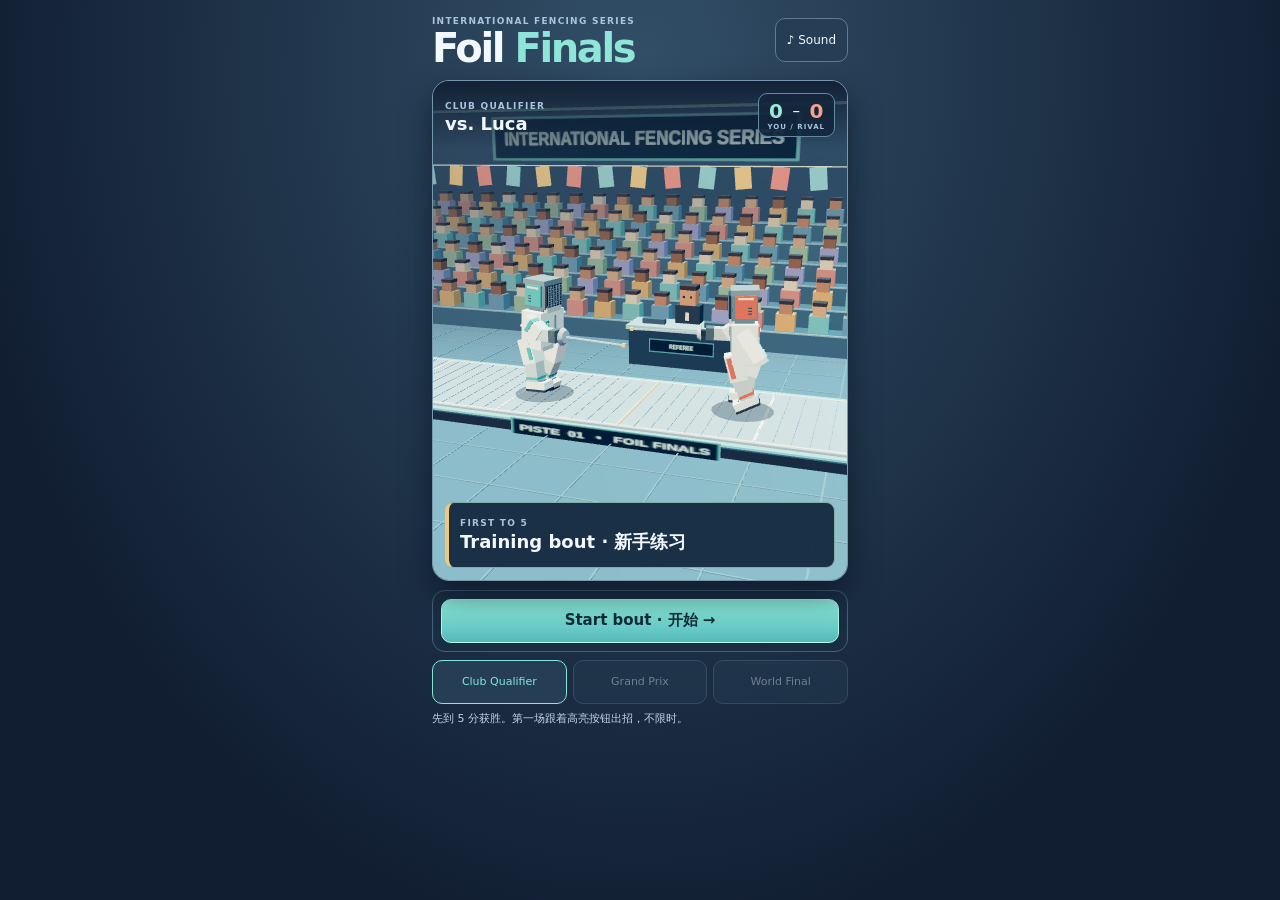
==== commit ca13407f: "Guide the first fencing bout and clarify touch controls" ====
--- a/index.html
+++ b/index.html
@@ -23,13 +23,14 @@
 nav{display:grid;grid-template-columns:repeat(3,1fr);gap:6px;margin-top:8px}nav button{font-size:11px;padding:4px}.current{color:#82e7d8;border-color:#82e7d8}
 #hint,#rewards{font-size:11px;color:#c1d5e5;margin-top:7px}
 [hidden]{display:none!important}
+#actions button small{display:block;font-size:11px;margin-top:3px}#actions button.suggested{outline:2px solid #ffd991;outline-offset:-2px;background:#523b21;color:#fff3ce}#hint{min-height:2em}#call{font-size:clamp(13px,4vw,20px)}
 </style></head>
 <body><main><header><div><small>INTERNATIONAL FENCING SERIES</small><h1>Foil <em>Finals</em></h1></div><button id="sound" aria-pressed="true">♪ Sound</button></header>
 <section class="arena" aria-label="3D fencing arena"><canvas></canvas>
 <div class="top"><div><small id="event"></small><strong id="rival"></strong></div><div id="score"><b id="you">0</b><span>–</span><b id="them">0</b><small>YOU / RIVAL</small></div></div>
 <div id="cue" role="status"><small id="phase"></small><strong id="call"></strong><i id="clock"></i></div>
 </section>
-<section id="controls"><button id="start">En garde →</button><div id="actions" hidden><button data-move="0"><b>↗</b>Lunge</button><button data-move="1"><b>◇</b>Parry</button><button data-move="2"><b>↶</b>Retreat</button></div>
+<section id="controls"><button id="start">En garde →</button><div id="actions" hidden><button data-move="0"><b>↗</b>Lunge<small>突刺</small></button><button data-move="1"><b>◇</b>Parry<small>格挡</small></button><button data-move="2"><b>↶</b>Retreat<small>后撤</small></button></div>
 <div id="result" hidden><h2 id="verdict"></h2><button id="next">Next opponent →</button><button id="replay">Rematch</button></div></section>
 <nav id="levels" aria-label="Competition rounds"></nav>
 <p id="hint">Read the opponent’s stance. First to five touches wins.</p><p id="rewards" hidden></p>
@@ -362,7 +363,7 @@
 const round=()=>bouts[state.level];
 const exchange=()=>state.score[0]+state.score[1]-(phase==='touch'?1:0);
 const tell=()=>cue(state.level,Math.max(0,exchange()));
-const responseWindow=()=>state.level===0?1.65:state.level===1?1.30:1.10;
+const responseWindow=()=>state.level===0?Infinity:state.level===1?2.8:2.2;
 function sync(){
   const done=phase==='done', result=winner(state.score);
   el('event').textContent=round().name.toUpperCase();
@@ -370,22 +371,27 @@
   el('you').textContent=state.score[0];
   el('them').textContent=state.score[1];
   el('start').hidden=phase!=='ready';
-  el('start').textContent=state.score.some(Boolean)?'Resume bout →':'En garde →';
+  el('start').textContent=state.score.some(Boolean)?'Resume · 继续 →':'Start bout · 开始 →';
   el('actions').hidden=phase==='ready'||done;
   el('result').hidden=!done;
   el('next').hidden=result!==1||state.level===bouts.length-1;
   el('verdict').textContent=result>0?(state.confetti?'✦ Bout won ✦':'Bout won'):'Opponent wins';
-  buttons.forEach(button=>{button.disabled=phase!=='act';});
-  el('phase').textContent={ready:'ON THE PISTE',read:'WATCH THE BLADE',act:'RESPOND NOW',touch:'REFEREE DECISION',done:'FINAL SCORE'}[phase];
-  const calls={
-    ready:'First to five touches',
-    read:cues[tell()],
-    act:cues[tell()],
-    touch:outcome>0?moves[move]+' scores a touch':move===-1?'Too late · rival touch':'Rival scores a touch',
+  const suggested=tell(), tutorial=state.level===0;
+  const zh=['突刺','格挡','后撤'];
+  const tellText=['对手露出空当','对手挥剑','对手冲上来'];
+  buttons.forEach((button,i)=>{
+    button.disabled=phase!=='act';
+    button.classList.toggle('suggested',tutorial&&phase==='act'&&i===suggested);
+  });
+  el('phase').textContent={ready:'FIRST TO 5',read:'WATCH · 观察',act:tutorial?'TAKE YOUR TIME · 不限时':'RESPOND NOW · 现在出招',touch:outcome>0?'YOU SCORE · 你得分':'RIVAL SCORES · 对手得分',done:'FINAL SCORE'}[phase];
+  el('call').textContent={
+    ready:tutorial?'Training bout · 新手练习':'First to five touches',
+    read:cues[suggested],
+    act:tutorial?'Tap '+moves[suggested]+' · 点'+zh[suggested]:cues[suggested]+' · '+tellText[suggested],
+    touch:outcome>0?moves[move]+' worked · +1':(move===-1?'Too late':'Try '+moves[suggested])+' · 应'+zh[suggested],
     done:result>0?'Victory on the piste':'Set for a rematch'
-  };
-  el('call').textContent=calls[phase];
-  el('hint').textContent=state.level===0&&['read','act'].includes(phase)?'Open guard → Lunge · Incoming blade → Parry · Charge → Retreat':'Read the opponent’s stance. First to five touches wins.';
+  }[phase];
+  el('hint').textContent=phase==='ready'&&tutorial?'先到 5 分获胜。第一场跟着高亮按钮出招，不限时。':phase==='act'&&tutorial?tellText[suggested]:'空当 → 突刺　挥剑 → 格挡　冲锋 → 后撤';
   el('levels').replaceChildren(...bouts.map((bout,i)=>{
     const button=document.createElement('button');
     button.textContent=bout.name+(state.wins[i]?' ✓':'');
@@ -448,16 +454,18 @@
         phase='act';elapsed=0;sync();
       }else if(phase==='act'&&elapsed>=responseWindow()){
         respond(-1);
-      }else if(phase==='touch'&&elapsed>=.78){
+      }else if(phase==='touch'&&elapsed>=1.15){
         phase=winner(state.score)?'done':'read';elapsed=0;
         if(phase==='done')active=false;
         sync();save();
       }
     }
-    el('clock').style.width=phase==='act'?100*Math.max(0,1-elapsed/responseWindow())+'%':'0';
+    el('clock').style.width=phase==='act'&&Number.isFinite(responseWindow())?100*Math.max(0,1-elapsed/responseWindow())+'%':'0';
     hall.draw(round(),phase,tell(),elapsed,move,outcome,now/1000,state.gold,state.confetti&&winner(state.score)>0);
     requestAnimationFrame(frame);
   }
   requestAnimationFrame(frame);
 }
+
 })();</script></body></html>
+
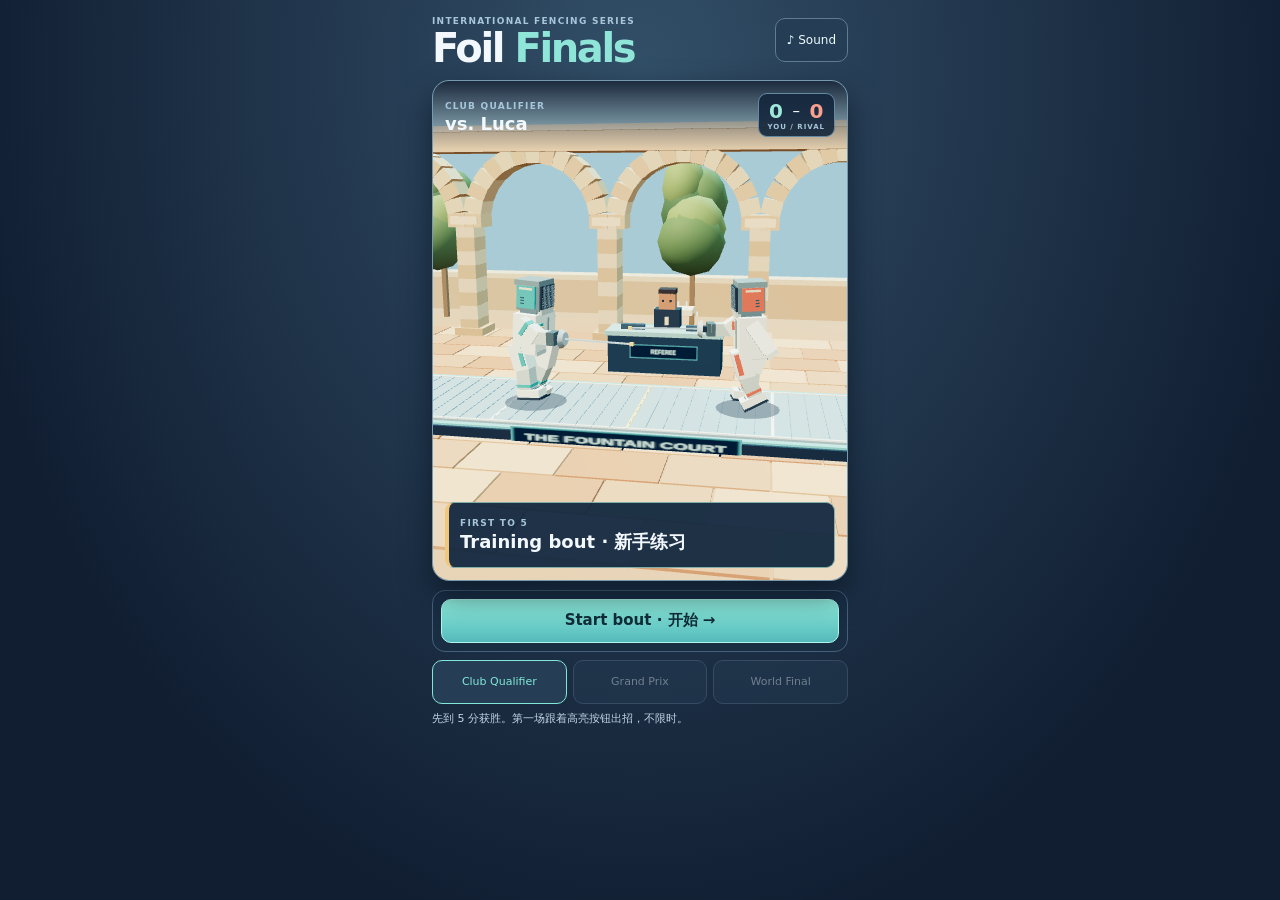
==== commit 1b2b96ce: "Rebuild fencing venue as an outdoor fountain court" ====
--- a/index.html
+++ b/index.html
@@ -64,12 +64,12 @@
     this.renderer.toneMapping=T.ACESFilmicToneMapping;
     this.renderer.setPixelRatio(Math.min(devicePixelRatio,1.5));
     this.scene=new T.Scene();
-    this.scene.background=new T.Color(0x243c51);
-    this.scene.fog=new T.Fog(0x263e54,12,29);
+    this.scene.background=new T.Color(0xa9cbd5);
+    this.scene.fog=new T.Fog(0xd3ddcf,15,33);
     this.camera=new T.PerspectiveCamera(39,1,.1,45);
     this.camera.position.set(3.5,4,10.1);
     this.camera.lookAt(0,1.37,0);
-    this.scene.add(new T.HemisphereLight(0xdff5ff,0x62577a,1.12));
+    this.scene.add(new T.HemisphereLight(0xdff5ff,0x827156,1.12));
     const key=new T.DirectionalLight(0xffe4bb,1.8);
     key.position.set(-4,7,4);this.scene.add(key);
     this.rim=new T.DirectionalLight(0x8de9df,1.1);
@@ -107,10 +107,12 @@
     mesh.position.set(x,y,z);this.scene.add(mesh);
   }
   venue(){
-    this.box(28,.22,25,0x476d85,0,-.14,0);
-    for(let i=-8;i<=8;i++){
-      this.box(.024,.008,20,0x597f92,i,.001,0);
-      this.box(21,.008,.024,0x597f92,0,.001,i);
+    this.box(28,.22,25,0xb88768,0,-.14,0);
+    for(let row=-6;row<=4;row++){
+      for(let col=-7;col<=7;col++){
+        this.box(1.29,.044,.91,[0xc59270,0xd8a881,0xba8162][Math.abs(row*13+col*7)%3],
+          col*1.32+(row%2)*.66,-.017,row*.95);
+      }
     }
     this.box(10,.14,2.58,0x182f48,0,.075,0);
     this.box(9.93,.045,2.19,0x8aa4b0,0,.166,0);
@@ -121,35 +123,53 @@
     }
     for(const x of [-4.15,-2,0,2,4.15])this.box(.046,.012,2.08,x===0?0xefcf89:0xe5ebde,x,.195,0);
     for(const x of [-4.72,4.72])this.box(.39,.012,2.08,0xb98465,x,.197,0);
-    this.sign('PISTE  01   •   FOIL FINALS',3.2,.29,0,.076,1.316);
-    this.box(26,9,.22,0x2a4964,0,4.5,-8.95);
-    this.sign('INTERNATIONAL FENCING SERIES',8.9,1.24,-3.1,4.5,-8.81);
-    this.box(25,.08,.12,0x5cbab6,0,5.29,-8.78);
-    this.box(25,.20,.38,0x182e46,0,6.4,-7.3);
-    for(let i=-9;i<=9;i++){
-      this.box(.59,.085,.24,0xb7e5df,i*1.2,6.26,-7.22);
-      const flag=this.box(.33,.44,.026,[0x64b7bb,0xe3a867,0xcd7270][(i+9)%3],i*.74,3.58,-4.3);
-      flag.rotation.z=(i%2?.10:-.10);
-    }
-    this.box(14,.025,.035,0xbdd0b6,0,3.81,-4.3);
-    const crowd=new T.InstancedMesh(this.geometry,this.mat(0xffffff),6*30*3);
-    const proxy=new T.Object3D();
-    const tops=[0x57adab,0xd4945c,0xc67671,0x868abd,0x81a886,0x5785a2];
-    const skin=[0xf0c79c,0xa86f59,0xc68e6e,0x7e5648];
-    let index=0;
-    for(let row=0;row<6;row++){
-      const y=.24+row*.39,z=-4.55-row*.63;
-      this.box(23,.43,.66,0x365b73,0,y,z);
-      this.box(23,.029,.055,0x78a0ae,0,y+.22,z+.31);
-      for(let col=0;col<30;col++){
-        const x=(col-14.5)*.68;
-        for(const [w,h,d,offset,color] of [[.40,.37,.30,.39,tops[(col*5+row)%6]],[.265,.25,.257,.68,skin[(col+row*3)%4]],[.277,.071,.263,.82,0x343141]]){
-          proxy.position.set(x,y+offset,z);proxy.scale.set(w,h,d);proxy.updateMatrix();
-          crowd.setMatrixAt(index,proxy.matrix);crowd.setColorAt(index++,new T.Color(color));
+    this.sign('THE FOUNTAIN COURT',3.2,.29,0,.076,1.316);
+    // Open stone arcade with individual voussoirs and a garden beyond.
+    for(let bay=-2;bay<=2;bay++){
+      const x=bay*3.35;
+      for(let i=0;i<=14;i++){
+        const angle=i*Math.PI/14;
+        const stone=this.box(.32,.42,.65,i%2?0xe0c59e:0xd4b18b,
+          x+Math.cos(angle)*1.48,2.72+Math.sin(angle)*1.48,-5.5);
+        stone.rotation.z=angle-Math.PI/2;
+      }
+      if(bay%2===0){
+        this.box(.12,2.7,.12,0x84684d,x,1.35,-7.5);
+        for(let i=0;i<5;i++){
+          const canopy=new T.Mesh(new T.IcosahedronGeometry(.84,1),this.mat([0x58774d,0x78915a,0x426444][i%3]));
+          canopy.scale.set(1-i*.08,1,.85);
+          canopy.position.set(x+Math.sin(i*3)*.47,2.15+i*.32,-7.5+Math.cos(i)*.4);
+          this.scene.add(canopy);
         }
       }
     }
-    this.scene.add(crowd);
+    for(let i=0;i<6;i++){
+      const x=(i-2.5)*3.35;
+      for(let row=0;row<8;row++)this.box(.44,.32,.65,row%2?0xe2c6a3:0xc6a783,x,.25+row*.32,-5.5);
+      this.box(.65,.18,.78,0xf0d6ae,x,2.72,-5.5);
+      this.box(.69,.17,.78,0xc5a17c,x,.12,-5.5);
+    }
+    this.box(24,.95,.55,0xc9a17e,0,.47,-9);
+    this.box(24,.14,.68,0xe6c7a1,0,1,-9);
+    this.box(19,.45,.9,0xd8b491,0,4.46,-5.5);
+    this.box(19,.13,1.03,0xf0d6ad,0,4.73,-5.5);
+    this.box(1.82,.47,1.29,0xd8ba99,0,.26,-4.24);
+    this.box(1.63,.04,1.10,0x539692,0,.51,-4.24);
+    this.box(.24,.65,.24,0xe9d6b7,0,.59,-4.24);
+    this.box(.74,.12,.53,0xe9d6b7,0,.94,-4.24);
+    this.drops=[];
+    for(let i=0;i<12;i++){
+      const bead=this.box(.035,.09,.035,0xc8ffff,0,1,-4.24);
+      this.drops.push(bead);
+    }
+    for(const x of [-5.6,5.6]){
+      this.box(.67,.61,.67,0xb36547,x,.33,-2.55);
+      this.box(.79,.10,.79,0xe29b6c,x,.67,-2.55);
+      for(let i=0;i<11;i++){
+        const leaf=this.box(.12,.47,.13, i%2?0x55794a:0x799151,x+Math.sin(i*2.4)*.31,.85+i%3*.09,-2.55+Math.cos(i*2.4)*.25);
+        leaf.rotation.z=Math.sin(i*2.4)*.58;
+      }
+    }
     this.box(2.12,.72,.68,0x1a3a54,0,.4,-2.8);
     this.box(2.22,.085,.76,0x8bbab8,0,.79,-2.8);
     this.sign('REFEREE',1.28,.27,0,.46,-2.449);
@@ -246,6 +266,10 @@
   }
   draw(round,phase,signal,elapsed,move,outcome,time,gold,finale){
     this.rim.color.set(round.color);
+    this.drops.forEach((drop,i)=>{
+      const progress=(time*1.2+i/12)%1, angle=i*2.4;
+      drop.position.set(Math.cos(angle)*progress*.68,1.02+.55*progress-1.03*progress*progress,-4.24+Math.sin(angle)*progress*.44);
+    });
     const telegraph=phase==='read'||phase==='act';
     const response=phase==='touch'?Math.sin(Math.PI*Math.min(1,elapsed/.74)):0;
     const threat=telegraph?Math.min(1,elapsed*2.8):0;
@@ -263,7 +287,7 @@
     this.spark.rotation.z=elapsed*4;
     const cameraSway=phase==='ready'?Math.sin(time*.85)*.19:0;
     const close=phase==='done'&&finale?1:0;
-    this.camera.position.set(3.5+cameraSway-close*.9,4-close*.36,10.1-close*1.1);
+    this.camera.position.set(2.0+cameraSway-close*.8,3.5-close*.30,10.2-close*1.1);
     this.camera.lookAt(-close*.44,1.37,0);
     this.renderer.render(this.scene,this.camera);
   }
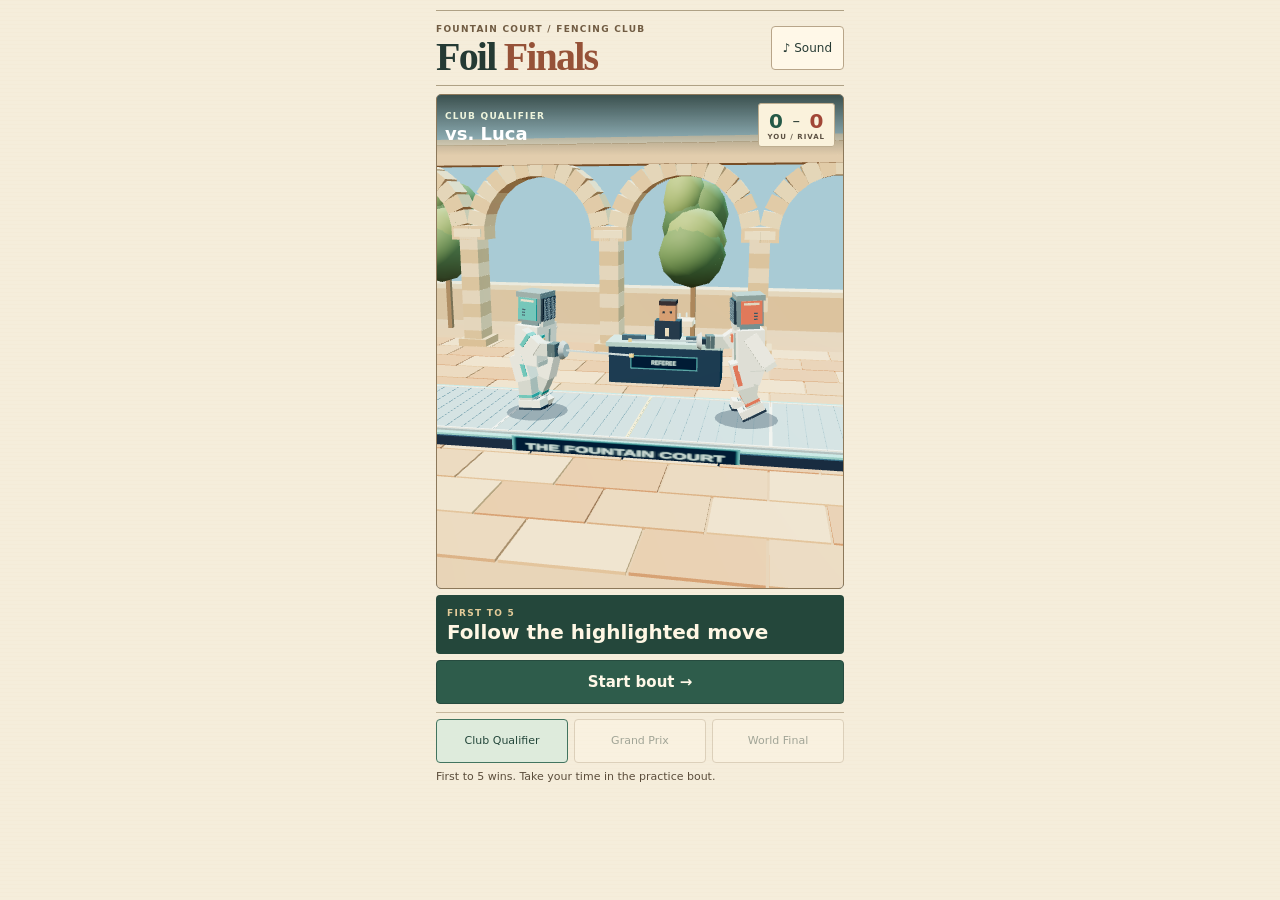
==== commit 09f6c06e: "Redesign portrait fencing UI in English" ====
--- a/index.html
+++ b/index.html
@@ -1,4 +1,4 @@
-<!doctype html><html lang="en"><head><meta charset="utf-8"><meta name="viewport" content="width=device-width,initial-scale=1,viewport-fit=cover"><meta name="theme-color" content="#101d31"><title>Foil Finals</title><style>*{box-sizing:border-box}
+<!doctype html><html lang="en"><head><meta charset="utf-8"><meta name="viewport" content="width=device-width,initial-scale=1,viewport-fit=cover"><meta name="theme-color" content="#f4ebd8"><title>Foil Finals</title><style>*{box-sizing:border-box}
 :root{font:15px system-ui,sans-serif;color:#f2f8fd;background:#111e32;color-scheme:dark}
 body{margin:0;min-height:100dvh;background:radial-gradient(ellipse at 50% 8%,#324f68,#111e32 75%)}
 main{width:min(100%,440px);margin:auto;padding:max(10px,env(safe-area-inset-top)) 12px max(10px,env(safe-area-inset-bottom))}
@@ -24,13 +24,42 @@
 #hint,#rewards{font-size:11px;color:#c1d5e5;margin-top:7px}
 [hidden]{display:none!important}
 #actions button small{display:block;font-size:11px;margin-top:3px}#actions button.suggested{outline:2px solid #ffd991;outline-offset:-2px;background:#523b21;color:#fff3ce}#hint{min-height:2em}#call{font-size:clamp(13px,4vw,20px)}
+
+/* Printed tournament program over an open-air court. */
+:root{color:#243a34;background:#f4ebd8;color-scheme:light}
+body{background:repeating-linear-gradient(0deg,#f5eddb 0 3px,#f4ebd8 3px 4px)}
+main{width:min(100%,432px)}
+header{border-block:1px solid #afa185;padding:7px 0;margin-bottom:8px}
+header small{color:#705b42}
+h1{font-family:Georgia,serif;letter-spacing:-.045em;font-weight:700}
+em{color:#965238}
+button{color:#273b34;background:#fff8e8;border-color:#b8a589;border-radius:4px}
+button:focus-visible{outline-color:#315e4e}
+.arena{aspect-ratio:auto;height:clamp(260px,calc(100dvh - 340px),495px);border-radius:5px;border-color:#8c785a;box-shadow:none}
+.top{padding:8px;background:linear-gradient(#20322dcc,transparent);color:white}
+.top small{color:#eef4dc}
+#score{background:#faf2dc;border-color:#beae90;border-radius:3px;color:#35453d}
+#score small{color:#5c5143}
+#score b{color:#245947}#score b:last-of-type{color:#a14636}
+#cue{position:relative;inset:auto;margin-top:6px;background:#24473b;border:0;border-radius:4px;padding:7px 11px 10px;color:#fff7e4}
+#cue small{color:#e4cc99}#cue strong{font-size:clamp(15px,4.5vw,20px)}
+#controls{background:none;border:0;padding:0;margin-top:6px}
+#actions button{border-bottom-width:3px;min-height:62px}
+#actions b{color:#35725e}
+#actions button small{color:#655842;letter-spacing:0;font-weight:500}
+#actions button.suggested{background:#f6dc9f;color:#23392f;outline-color:#6d633a}
+#start,#next{background:#2e5c4b;color:#fff8e8;border-color:#264b3f}
+#result h2{color:#875039}
+nav{border-top:1px solid #c6b79d;padding-top:6px}
+nav button.current{color:#24473b;border-color:#42745f;background:#deebdc}
+#hint,#rewards{color:#5b4d3b}
 </style></head>
-<body><main><header><div><small>INTERNATIONAL FENCING SERIES</small><h1>Foil <em>Finals</em></h1></div><button id="sound" aria-pressed="true">♪ Sound</button></header>
+<body><main><header><div><small>FOUNTAIN COURT / FENCING CLUB</small><h1>Foil <em>Finals</em></h1></div><button id="sound" aria-pressed="true">♪ Sound</button></header>
 <section class="arena" aria-label="3D fencing arena"><canvas></canvas>
 <div class="top"><div><small id="event"></small><strong id="rival"></strong></div><div id="score"><b id="you">0</b><span>–</span><b id="them">0</b><small>YOU / RIVAL</small></div></div>
+</section>
 <div id="cue" role="status"><small id="phase"></small><strong id="call"></strong><i id="clock"></i></div>
-</section>
-<section id="controls"><button id="start">En garde →</button><div id="actions" hidden><button data-move="0"><b>↗</b>Lunge<small>突刺</small></button><button data-move="1"><b>◇</b>Parry<small>格挡</small></button><button data-move="2"><b>↶</b>Retreat<small>后撤</small></button></div>
+<section id="controls"><button id="start">En garde →</button><div id="actions" hidden><button data-move="0"><b>↗</b>Lunge<small>Step back</small></button><button data-move="1"><b>◇</b>Parry<small>Step back</small></button><button data-move="2"><b>↶</b>Retreat<small>Step back</small></button></div>
 <div id="result" hidden><h2 id="verdict"></h2><button id="next">Next opponent →</button><button id="replay">Rematch</button></div></section>
 <nav id="levels" aria-label="Competition rounds"></nav>
 <p id="hint">Read the opponent’s stance. First to five touches wins.</p><p id="rewards" hidden></p>
@@ -395,27 +424,26 @@
   el('you').textContent=state.score[0];
   el('them').textContent=state.score[1];
   el('start').hidden=phase!=='ready';
-  el('start').textContent=state.score.some(Boolean)?'Resume · 继续 →':'Start bout · 开始 →';
+  el('start').textContent=state.score.some(Boolean)?'Resume bout →':'Start bout →';
   el('actions').hidden=phase==='ready'||done;
   el('result').hidden=!done;
   el('next').hidden=result!==1||state.level===bouts.length-1;
   el('verdict').textContent=result>0?(state.confetti?'✦ Bout won ✦':'Bout won'):'Opponent wins';
   const suggested=tell(), tutorial=state.level===0;
-  const zh=['突刺','格挡','后撤'];
-  const tellText=['对手露出空当','对手挥剑','对手冲上来'];
+  const tellText=['Their guard is open.','Their blade is coming.','They are rushing forward.'];
   buttons.forEach((button,i)=>{
     button.disabled=phase!=='act';
     button.classList.toggle('suggested',tutorial&&phase==='act'&&i===suggested);
   });
-  el('phase').textContent={ready:'FIRST TO 5',read:'WATCH · 观察',act:tutorial?'TAKE YOUR TIME · 不限时':'RESPOND NOW · 现在出招',touch:outcome>0?'YOU SCORE · 你得分':'RIVAL SCORES · 对手得分',done:'FINAL SCORE'}[phase];
+  el('phase').textContent={ready:'FIRST TO 5',read:'WATCH THE RIVAL',act:tutorial?'PRACTICE / NO TIMER':'MAKE YOUR MOVE',touch:outcome>0?'POINT FOR YOU':'POINT FOR RIVAL',done:'FINAL SCORE'}[phase];
   el('call').textContent={
-    ready:tutorial?'Training bout · 新手练习':'First to five touches',
+    ready:tutorial?'Follow the highlighted move':'First to five touches',
     read:cues[suggested],
-    act:tutorial?'Tap '+moves[suggested]+' · 点'+zh[suggested]:cues[suggested]+' · '+tellText[suggested],
-    touch:outcome>0?moves[move]+' worked · +1':(move===-1?'Too late':'Try '+moves[suggested])+' · 应'+zh[suggested],
+    act:tutorial?'Tap '+moves[suggested]:cues[suggested],
+    touch:outcome>0?moves[move]+' worked · +1':(move===-1?'Too late. ':'')+'Counter with '+moves[suggested],
     done:result>0?'Victory on the piste':'Set for a rematch'
   }[phase];
-  el('hint').textContent=phase==='ready'&&tutorial?'先到 5 分获胜。第一场跟着高亮按钮出招，不限时。':phase==='act'&&tutorial?tellText[suggested]:'空当 → 突刺　挥剑 → 格挡　冲锋 → 后撤';
+  el('hint').textContent=phase==='ready'&&tutorial?'First to 5 wins. Take your time in the practice bout.':phase==='act'&&tutorial?tellText[suggested]:'Open guard: Lunge · Incoming blade: Parry · Charge: Retreat';
   el('levels').replaceChildren(...bouts.map((bout,i)=>{
     const button=document.createElement('button');
     button.textContent=bout.name+(state.wins[i]?' ✓':'');
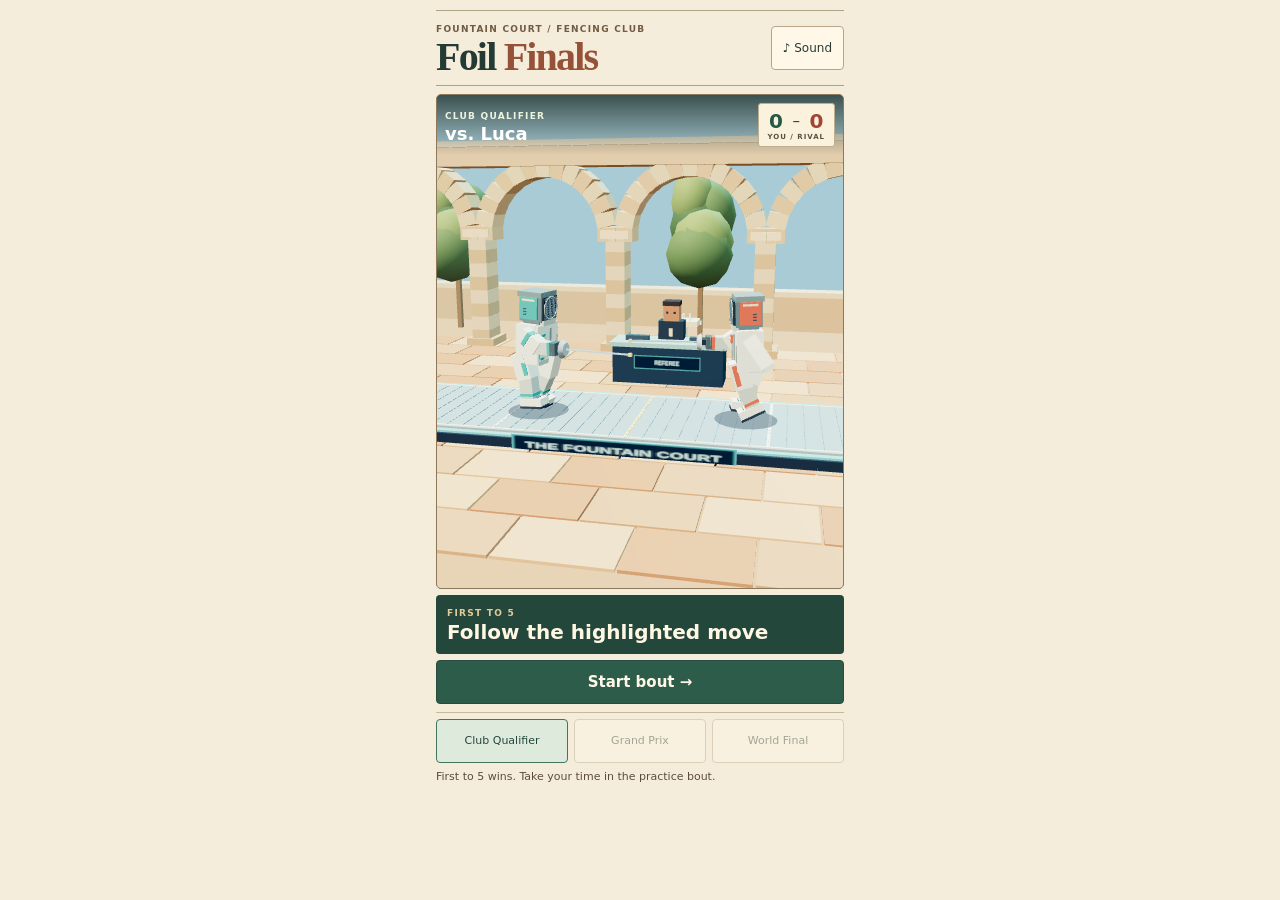
==== commit d9c5b2b5: "Refine fencing equipment and blade exchanges" ====
--- a/index.html
+++ b/index.html
@@ -242,6 +242,16 @@
       this.box(.042,.034,.22,0xe4d6b4,x,.809,-.018,torso);
       for(let i=0;i<3;i++)this.box(.046,.018,.052,0x375365,x,.586+i*.043,-.076,torso);
     }
+    // Seams and padded panels follow the jacket instead of floating over it.
+    for(const side of [-1,1]){
+      this.box(.137,.062,.30,0xd0dbd2,side*.219,.408,0,torso);
+      this.box(.022,.30,.018,0x879e9c,side*.259,.07,.199,torso);
+      this.box(.102,.034,.018,accent,side*.179,-.087,.202,torso);
+    }
+    const maskRim=new T.Mesh(new T.TorusGeometry(.188,.013,5,16),this.mat(0x9caeae));
+    maskRim.scale.y=.92;
+    maskRim.position.set(0,.685,.236);
+    torso.add(maskRim);
     const swordArm=this.group(torso,-.373,.305,.018);
     this.box(.219,.36,.215,white,0,-.137,0,swordArm);
     this.box(.225,.063,.219,accent,0,-.09,0,swordArm);
@@ -254,6 +264,8 @@
     guard.position.y=-.104;foil.add(guard);
     this.box(.025,1.02,.024,0xa2c2cf,0,-.646,0,foil);
     this.box(.05,.055,.05,0xf3c478,0,-1.17,0,foil);
+    const tip=this.group(foil,0,-1.17,0);
+    this.box(.21,.044,.20,accent,0,-.214,0,elbow);
     const backArm=this.group(torso,.372,.30,0);
     this.box(.19,.48,.21,white,0,-.18,0,backArm);
     this.box(.16,.12,.18,shadow,0,-.43,0,backArm);
@@ -271,7 +283,7 @@
     });
     const shade=new T.Mesh(new T.CircleGeometry(.48,20),new T.MeshBasicMaterial({color:0x18354a,transparent:true,opacity:.28,depthWrite:false}));
     shade.rotation.x=-Math.PI/2;shade.position.y=.205;this.scene.add(shade);
-    return {root,torso,jacket,swordArm,elbow,backArm,legs,shade,side};
+    return {root,torso,jacket,swordArm,elbow,backArm,legs,shade,side,tip};
   }
   pose(fencer,x,reach,lean,t){
     const {root,torso,swordArm,elbow,backArm,legs,side,shade}=fencer;
@@ -301,18 +313,35 @@
     });
     const telegraph=phase==='read'||phase==='act';
     const response=phase==='touch'?Math.sin(Math.PI*Math.min(1,elapsed/.74)):0;
-    const threat=telegraph?Math.min(1,elapsed*2.8):0;
+    const threat=phase==='act'?1:telegraph?Math.min(1,elapsed*2.8):0;
+    const incoming=telegraph&&signal===1?threat:0;
     const front=move===0?.92:move===2?-.63:.20;
     this.pose(this.player,-1.63+front*response,move===0?response:.12,.05+response*(move===2?-.23:.16),time);
     this.pose(this.rival,1.63-threat*(signal===2?.35:.12)-response*(outcome<0?.84:.29),.13+threat*(signal===0?.10:.43)+response*.26,.04+threat*.13,time);
     if(telegraph&&signal===0)this.rival.swordArm.rotation.z=-.64*threat;
     else this.rival.swordArm.rotation.z=0;
-    this.player.swordArm.rotation.z=move===1?response*.66:0;
+    if(incoming){
+      this.rival.swordArm.rotation.x-=incoming*.30;
+      this.rival.swordArm.rotation.z=incoming*.26;
+    }
+    this.player.swordArm.rotation.z=move===1?response*.82:0;
+    this.player.elbow.rotation.x-=move===1?response*.43:0;
+    if(move===2)this.player.backArm.rotation.x+=response*.45;
     this.player.jacket.material=this.mat(gold?0xf0cb79:0xe0e7dc);
     this.lamps[0].material=this.mat(outcome>0&&phase==='touch'?0x8ff1ca:0x37556b);
     this.lamps[1].material=this.mat(outcome<0&&phase==='touch'?0xf28971:0x37556b);
-    this.spark.visible=phase==='touch'&&move===1&&outcome>0&&elapsed<.36;
-    this.spark.scale.setScalar(.65+elapsed*2);
+    this.spark.visible=phase==='touch'&&outcome!==0&&elapsed>=.22&&elapsed<.48;
+    if(this.spark.visible){
+      if(move===1&&outcome>0){
+        this.player.tip.getWorldPosition(this.spark.position);
+      }else{
+        const struck=outcome>0?this.rival:this.player;
+        struck.torso.getWorldPosition(this.spark.position);
+        this.spark.position.y+=.16;
+        this.spark.position.z+=.21;
+      }
+    }
+    this.spark.scale.setScalar(.45+(elapsed-.22)*2);
     this.spark.rotation.z=elapsed*4;
     const cameraSway=phase==='ready'?Math.sin(time*.85)*.19:0;
     const close=phase==='done'&&finale?1:0;
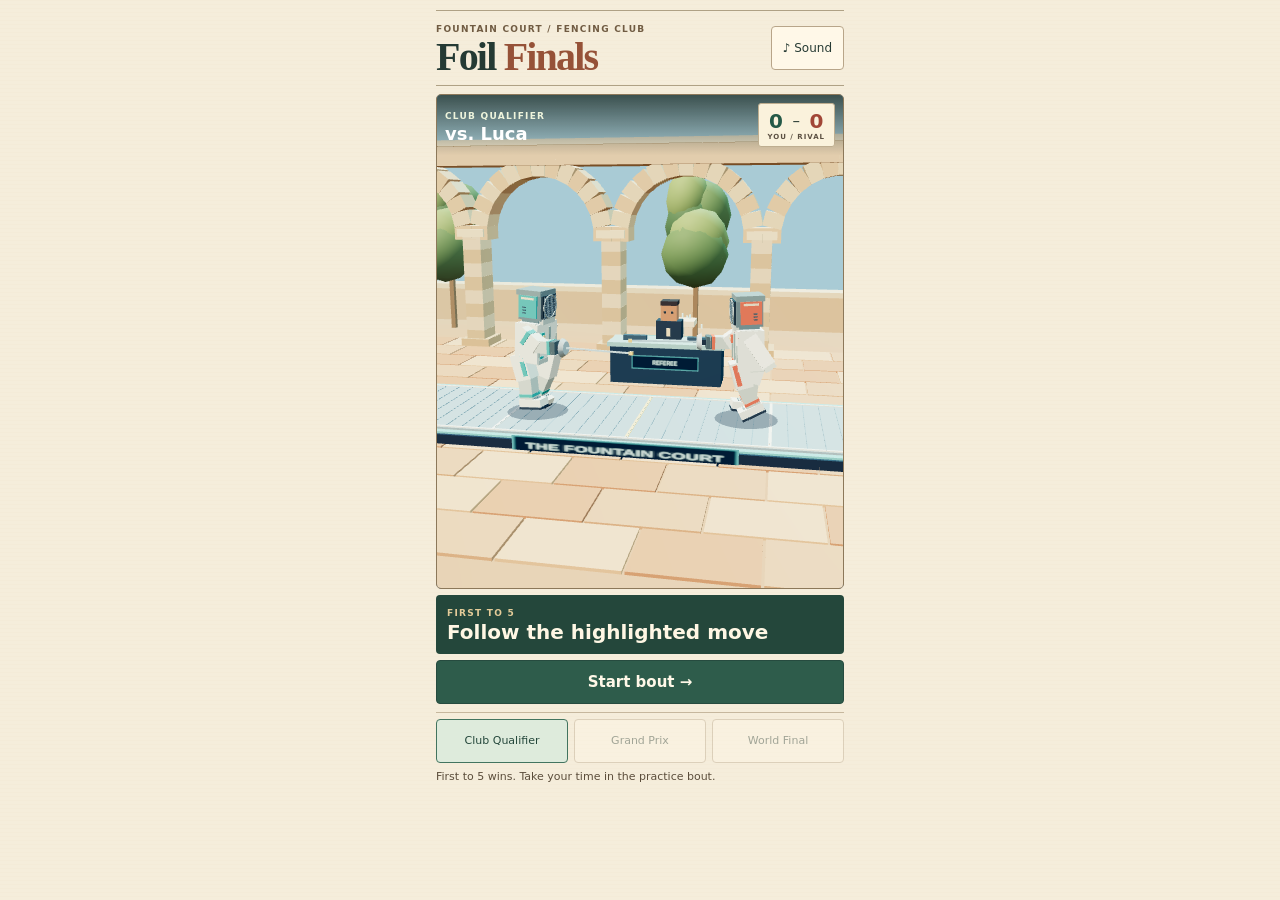
==== commit 6d899edc: "Frame each fencing move with a distinct camera shot" ====
--- a/index.html
+++ b/index.html
@@ -343,10 +343,29 @@
     }
     this.spark.scale.setScalar(.45+(elapsed-.22)*2);
     this.spark.rotation.z=elapsed*4;
-    const cameraSway=phase==='ready'?Math.sin(time*.85)*.19:0;
-    const close=phase==='done'&&finale?1:0;
-    this.camera.position.set(2.0+cameraSway-close*.8,3.5-close*.30,10.2-close*1.1);
-    this.camera.lookAt(-close*.44,1.37,0);
+    const sway=phase==='ready'?Math.sin(time*.85)*.19:0;
+    const finaleZoom=phase==='done'&&finale?1:0;
+    const shot=phase==='touch'?Math.sin(Math.PI*Math.min(1,elapsed/.96))**2:0;
+    const attacker=outcome>0?-1:1;
+    let angle=2, height=3.5, distance=10.2, aimX=0, aimY=1.37;
+    if(move===1&&outcome>0){
+      angle-=2.3*shot;
+      height-=.40*shot;
+      distance-=2.1*shot;
+      aimY+=.14*shot;
+    }else if(move===2&&outcome>0){
+      angle+=1.15*shot;
+      height+=.36*shot;
+      distance+=.55*shot;
+      aimX-=.27*shot;
+    }else{
+      angle+=attacker*1.75*shot;
+      height-=.52*shot;
+      distance-=1.7*shot;
+      aimX-=attacker*.24*shot;
+    }
+    this.camera.position.set(angle+sway-finaleZoom*.8,height-finaleZoom*.30,distance-finaleZoom*1.1);
+    this.camera.lookAt(aimX-finaleZoom*.44,aimY,0);
     this.renderer.render(this.scene,this.camera);
   }
 }
